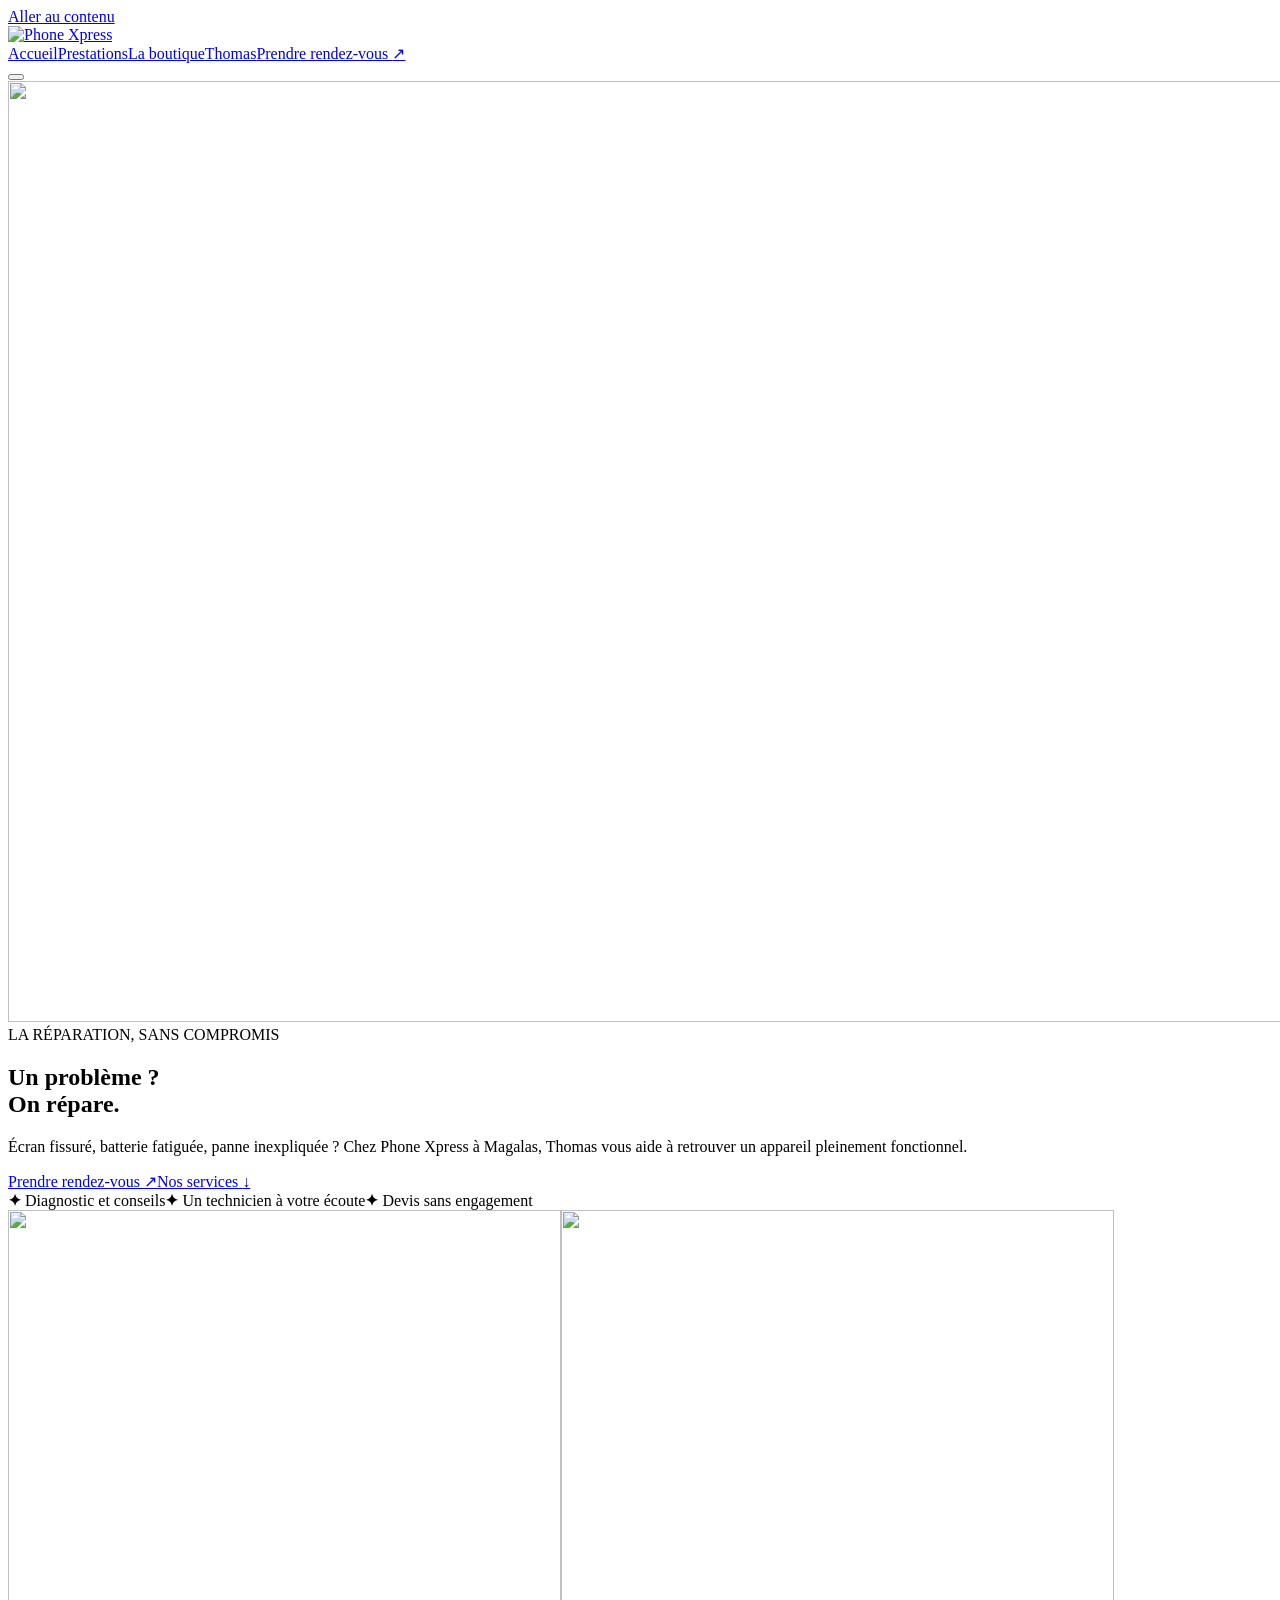
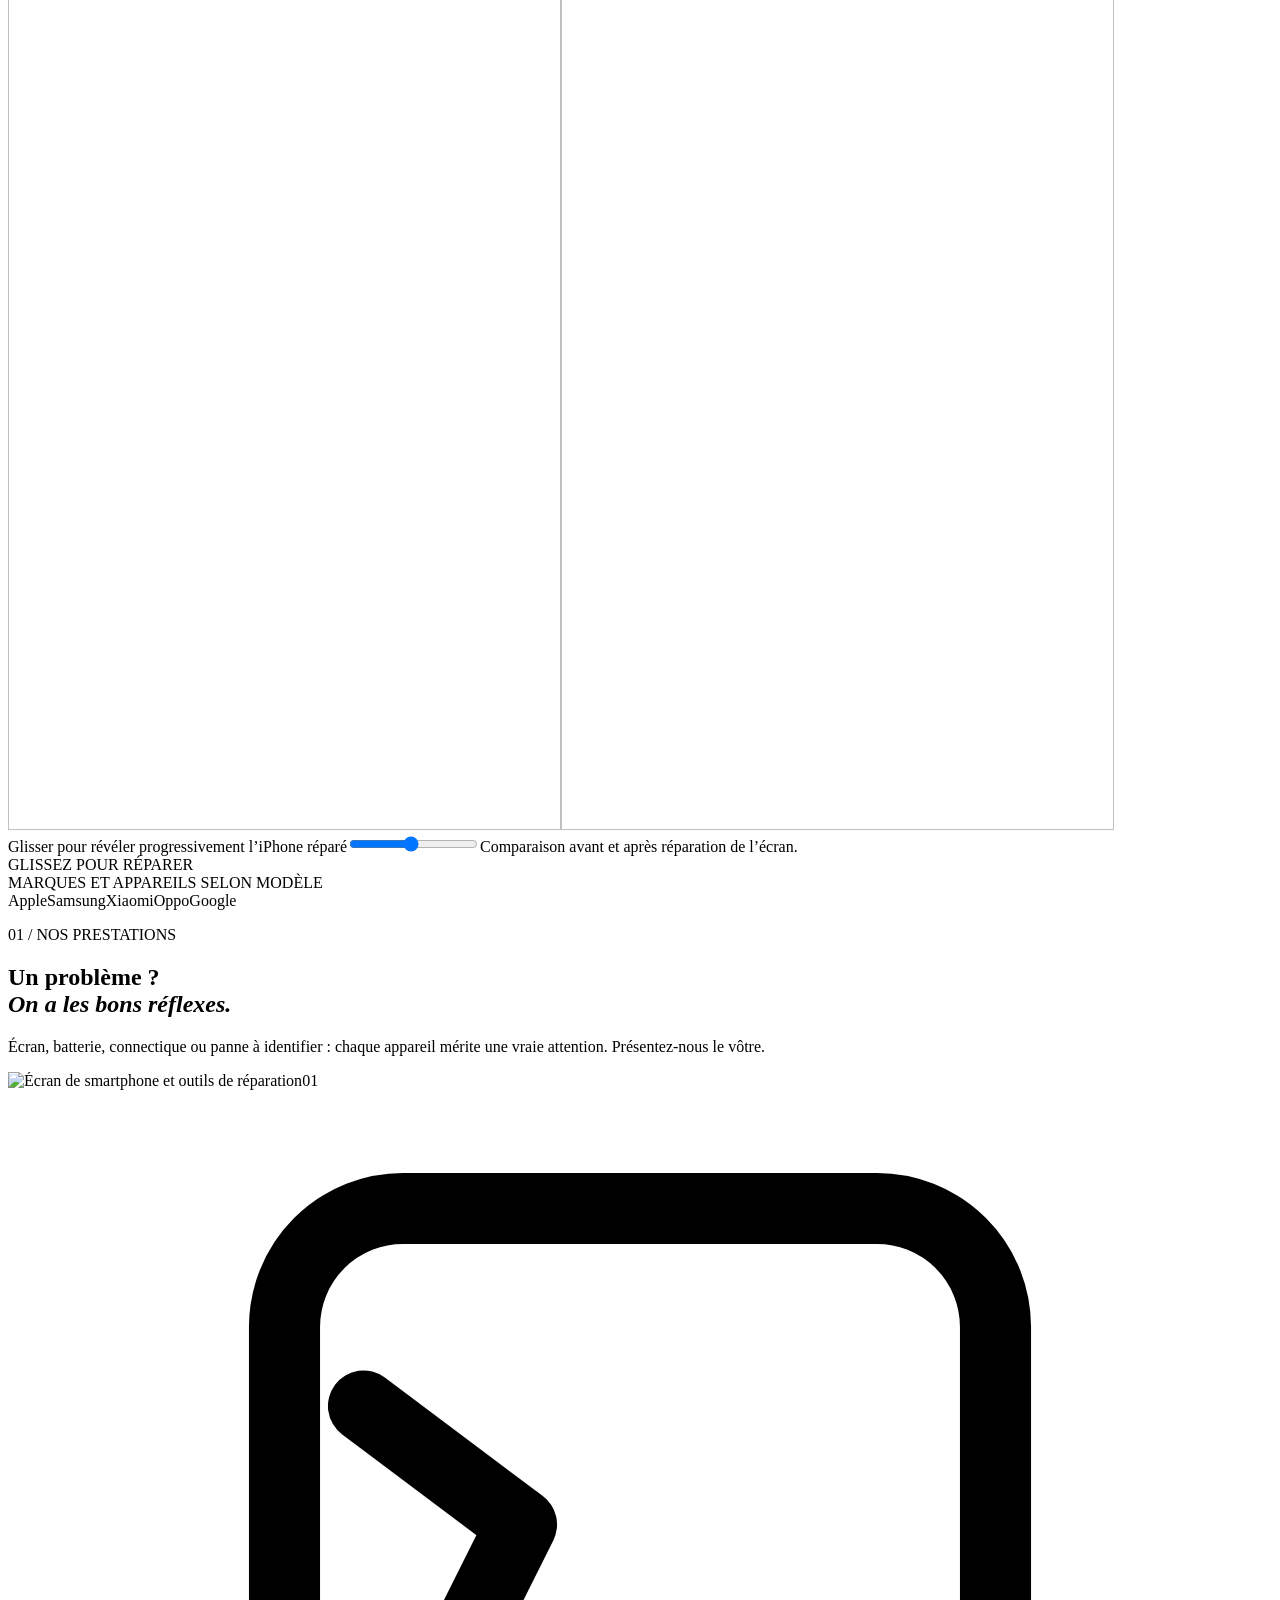
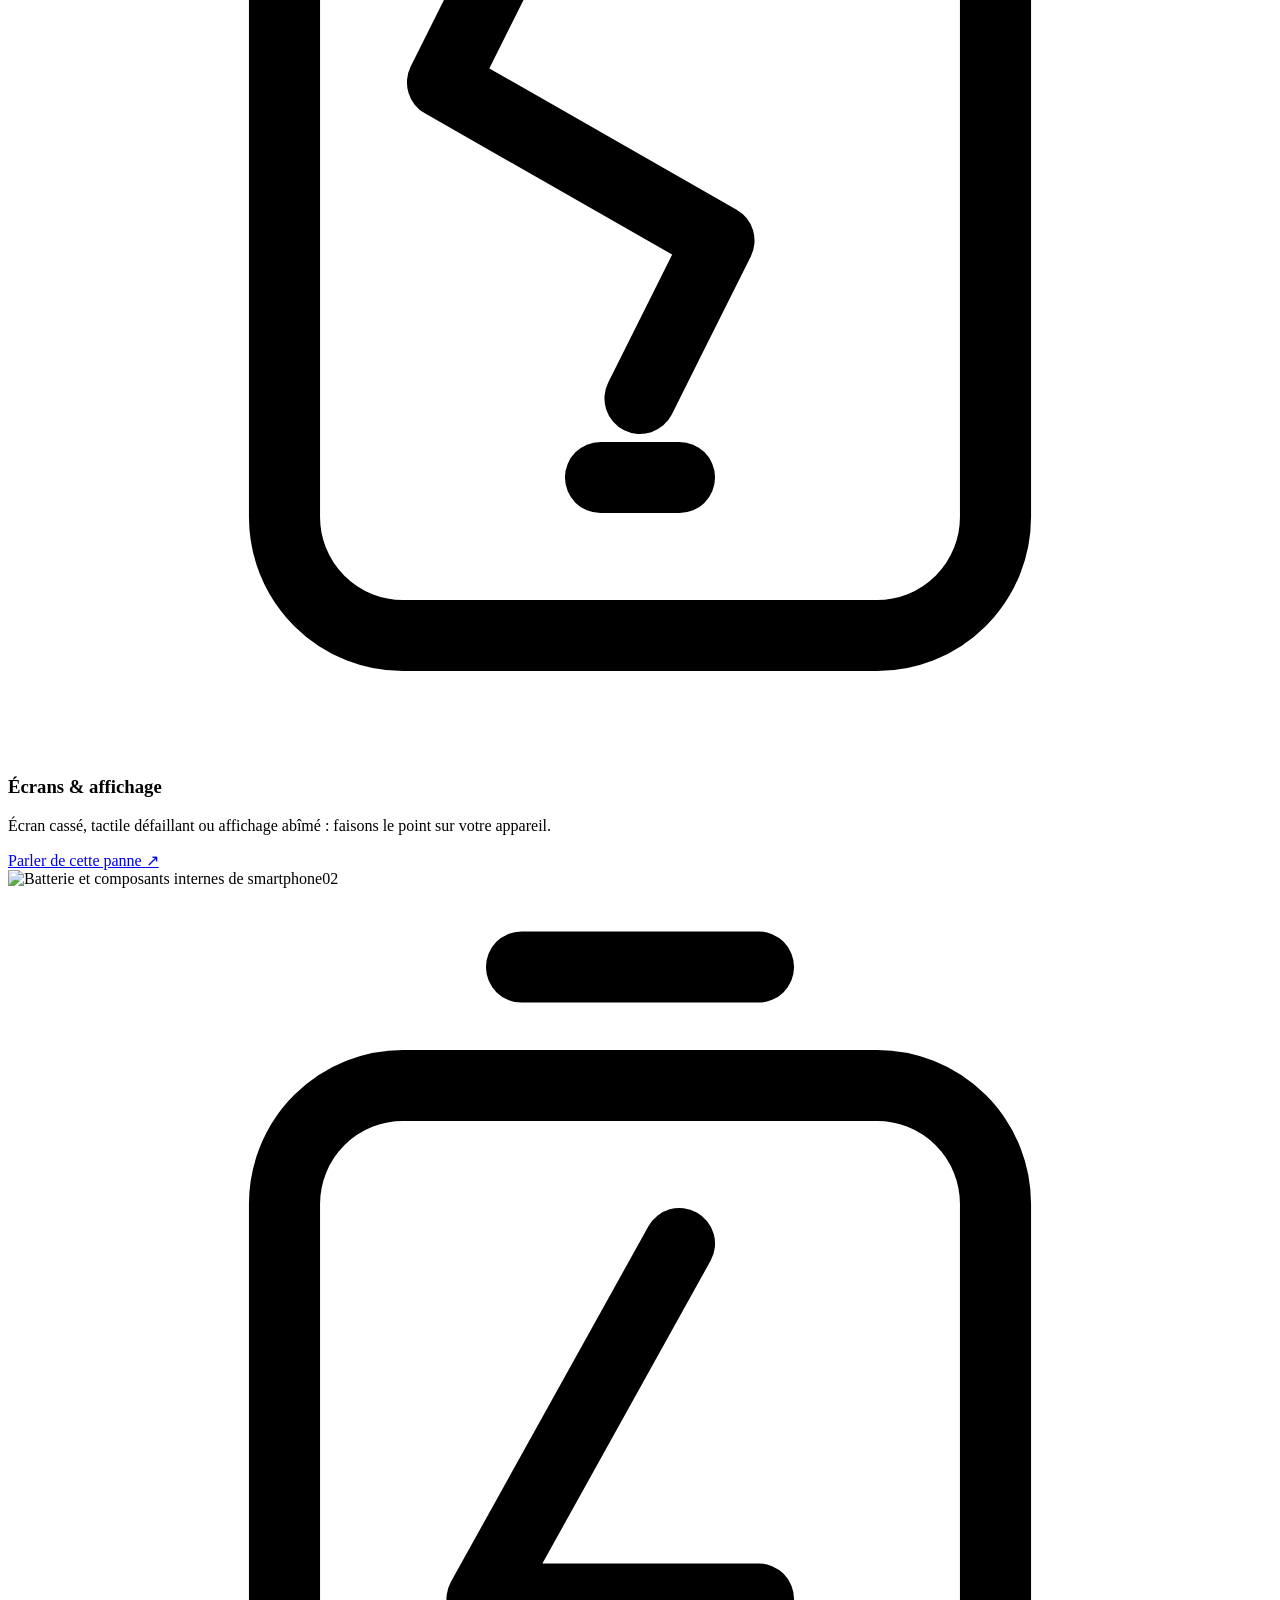
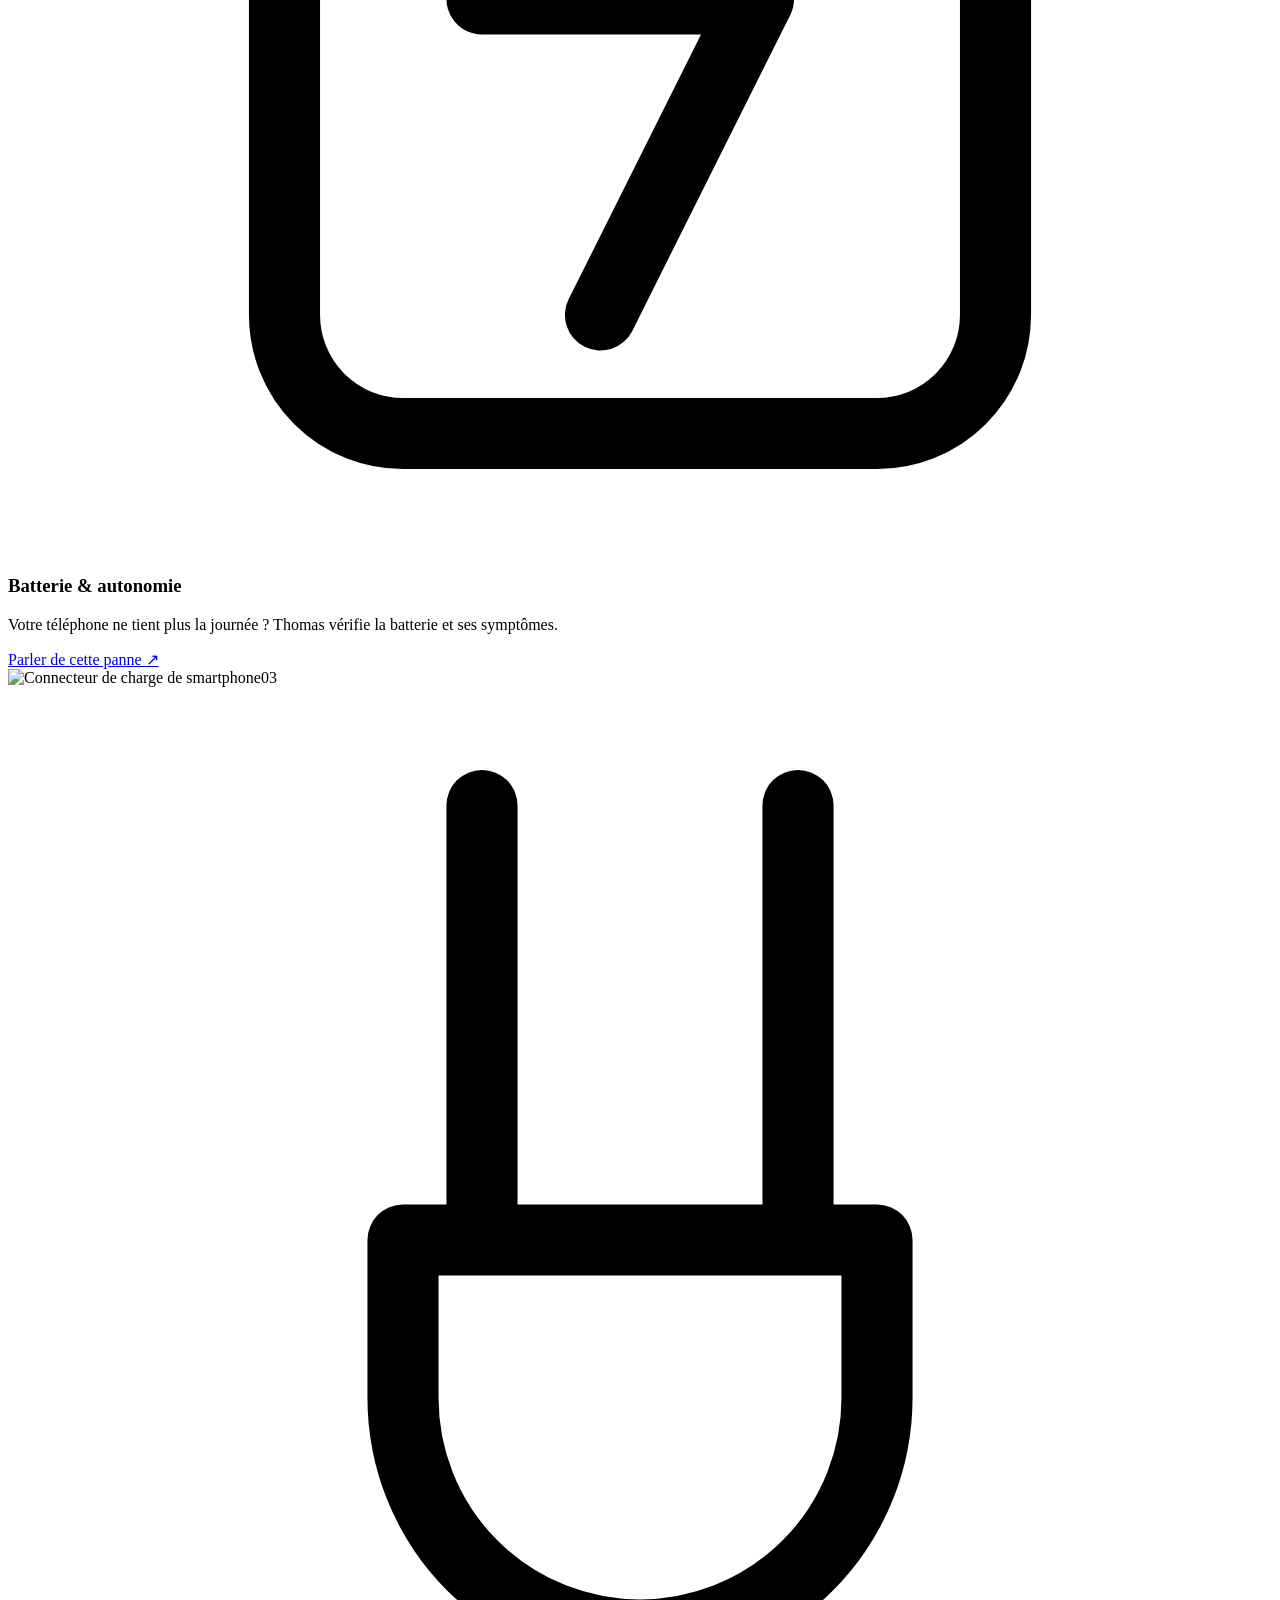
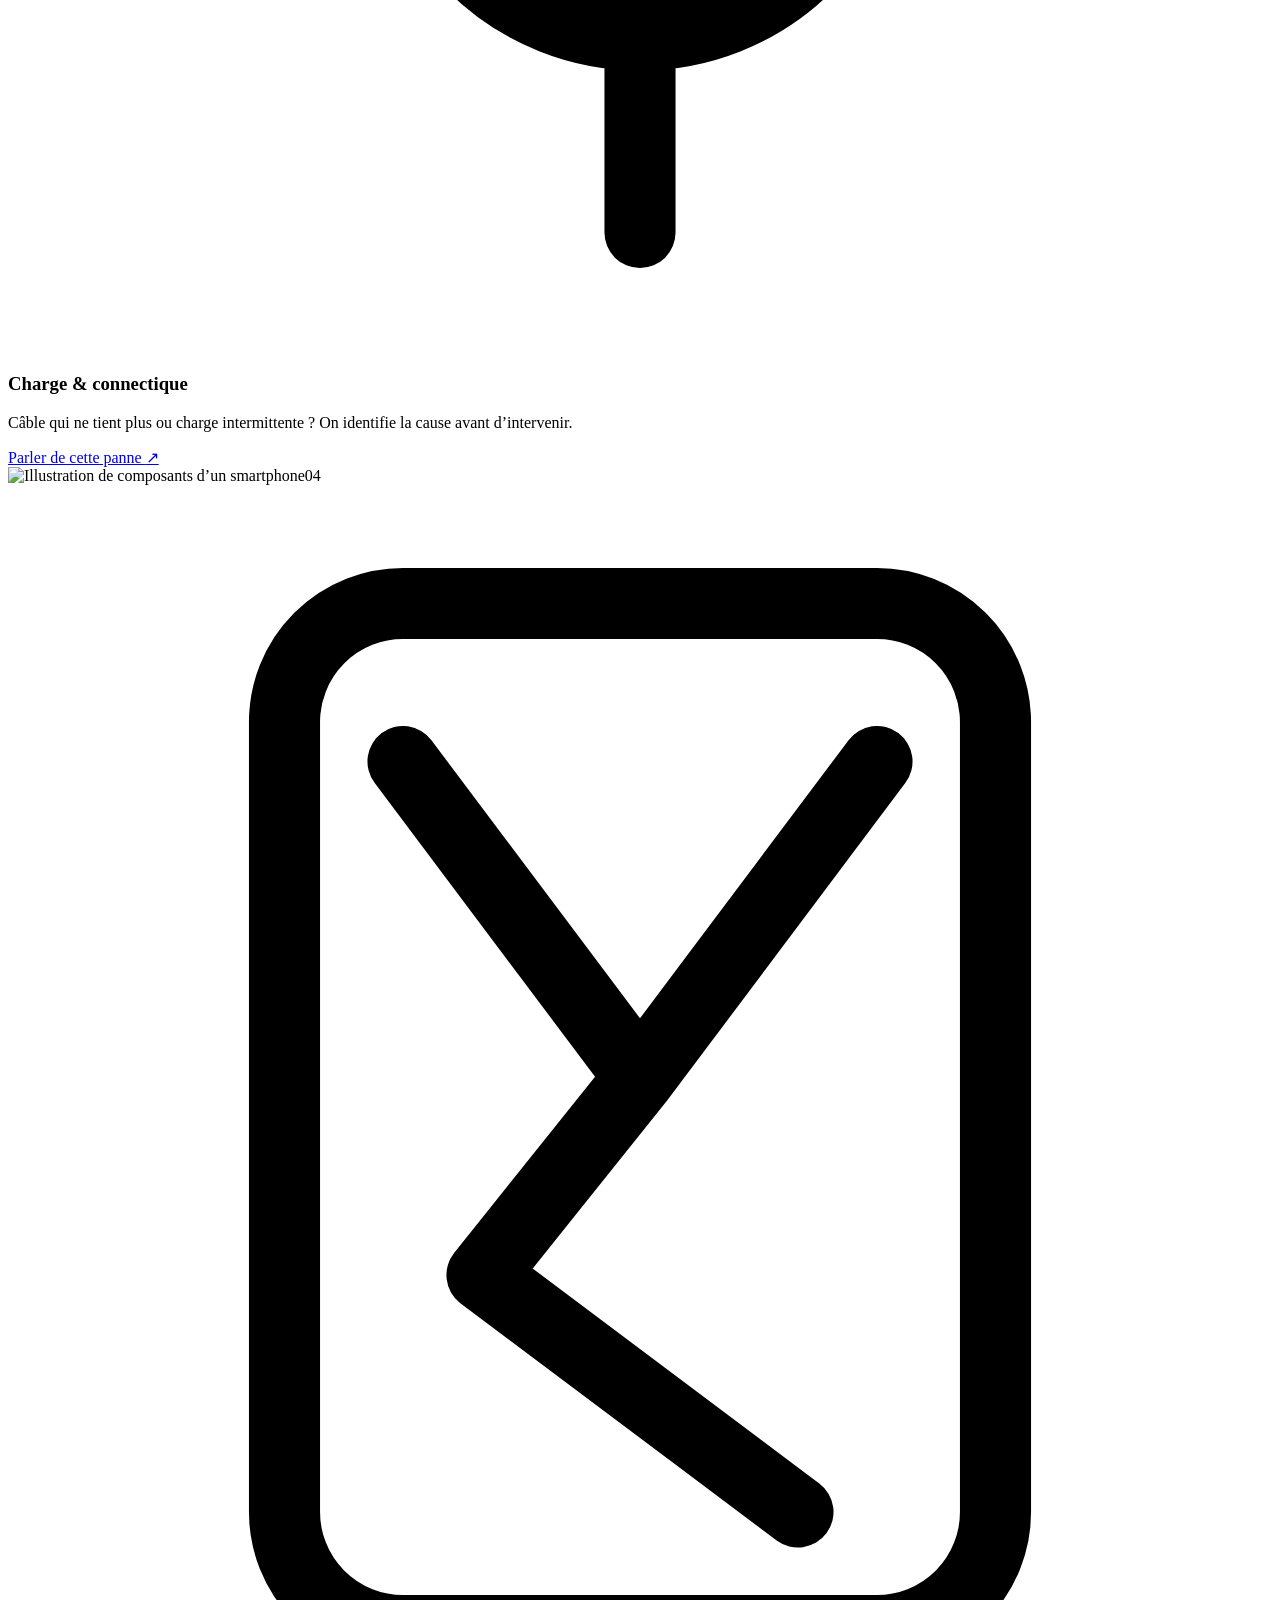
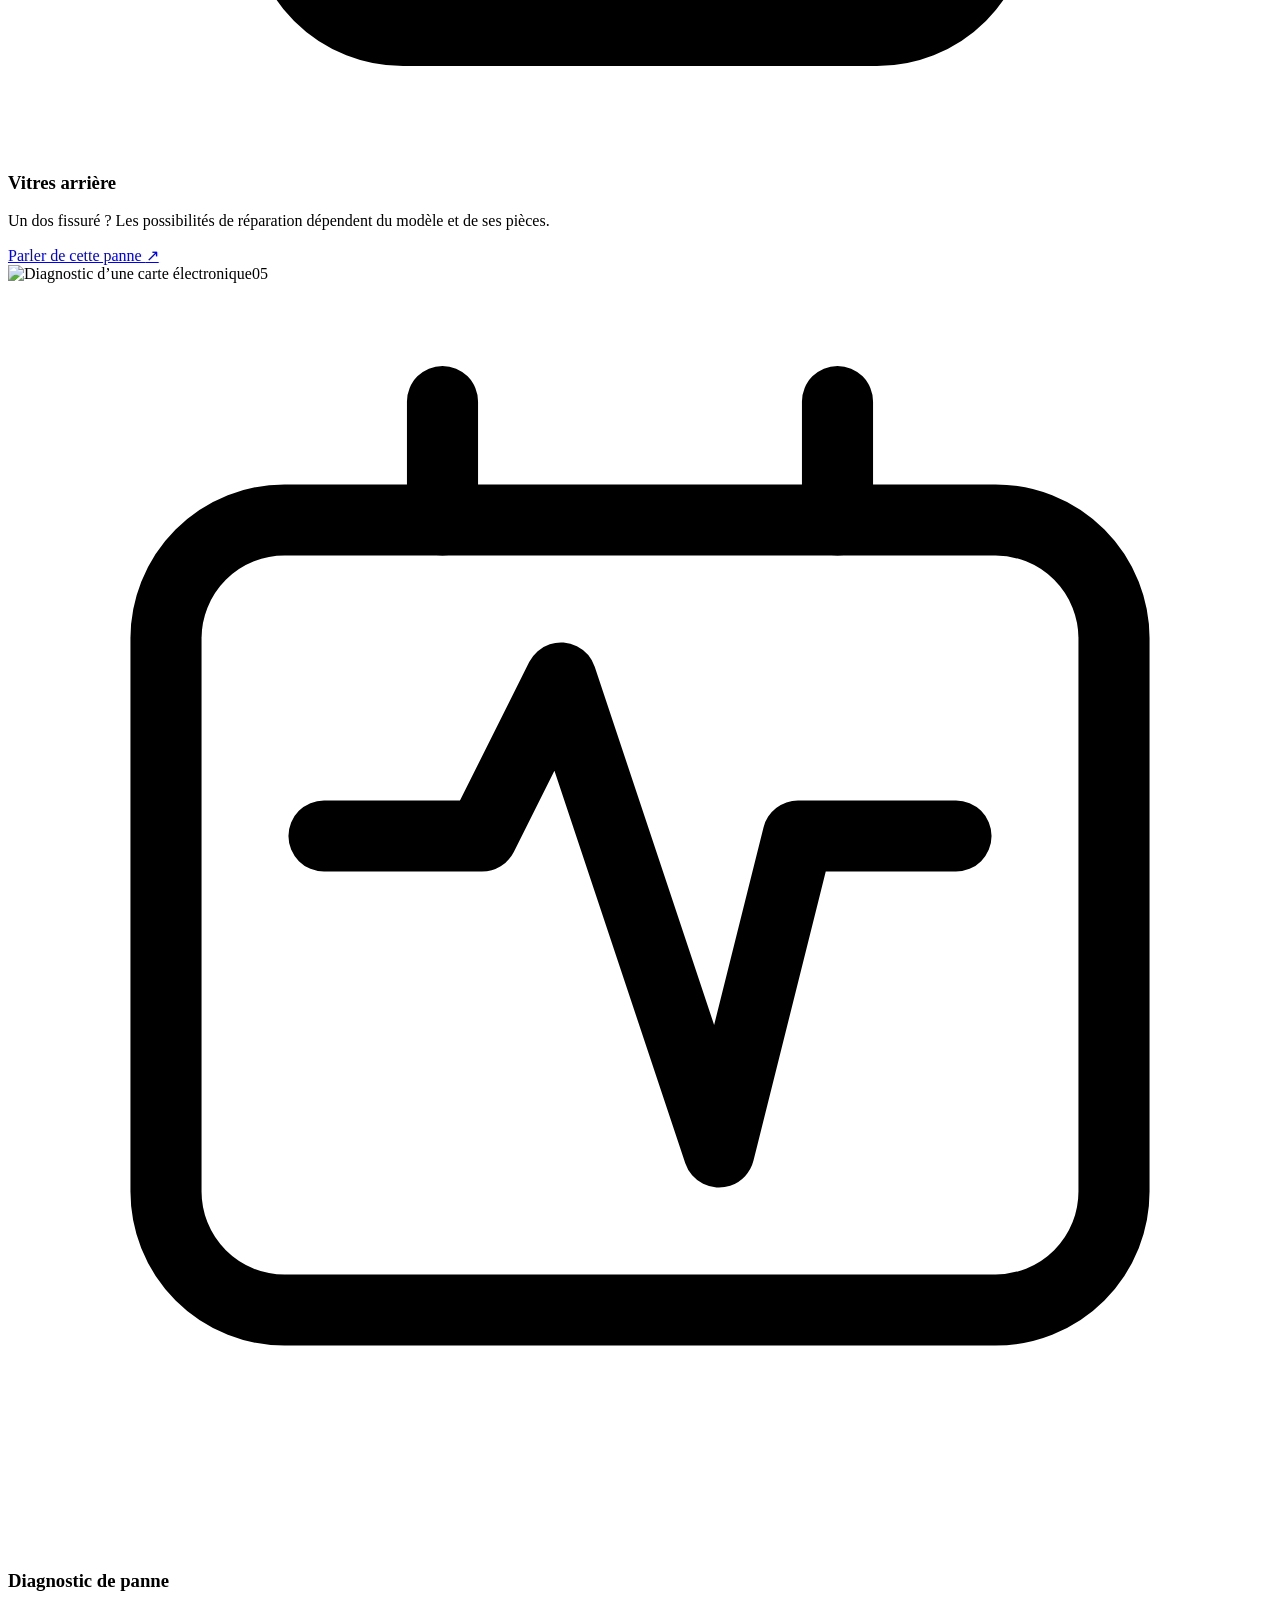
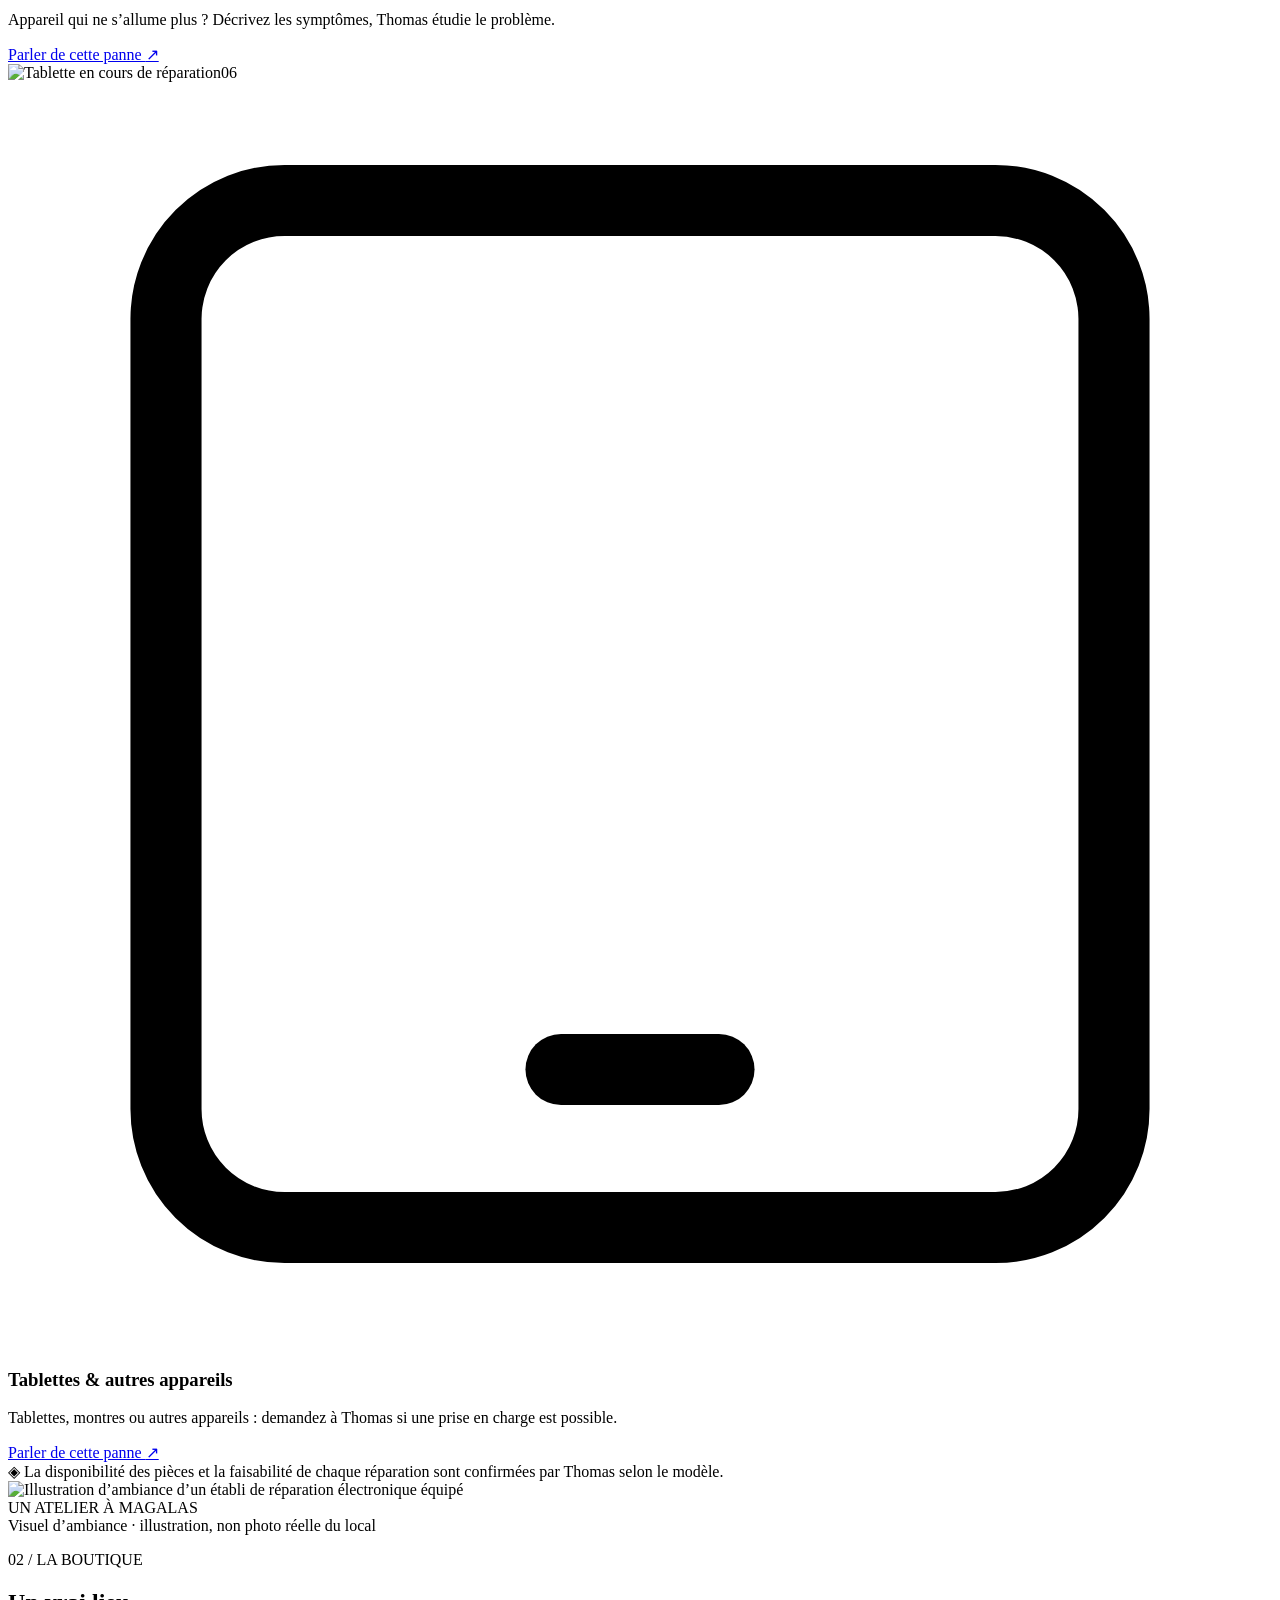
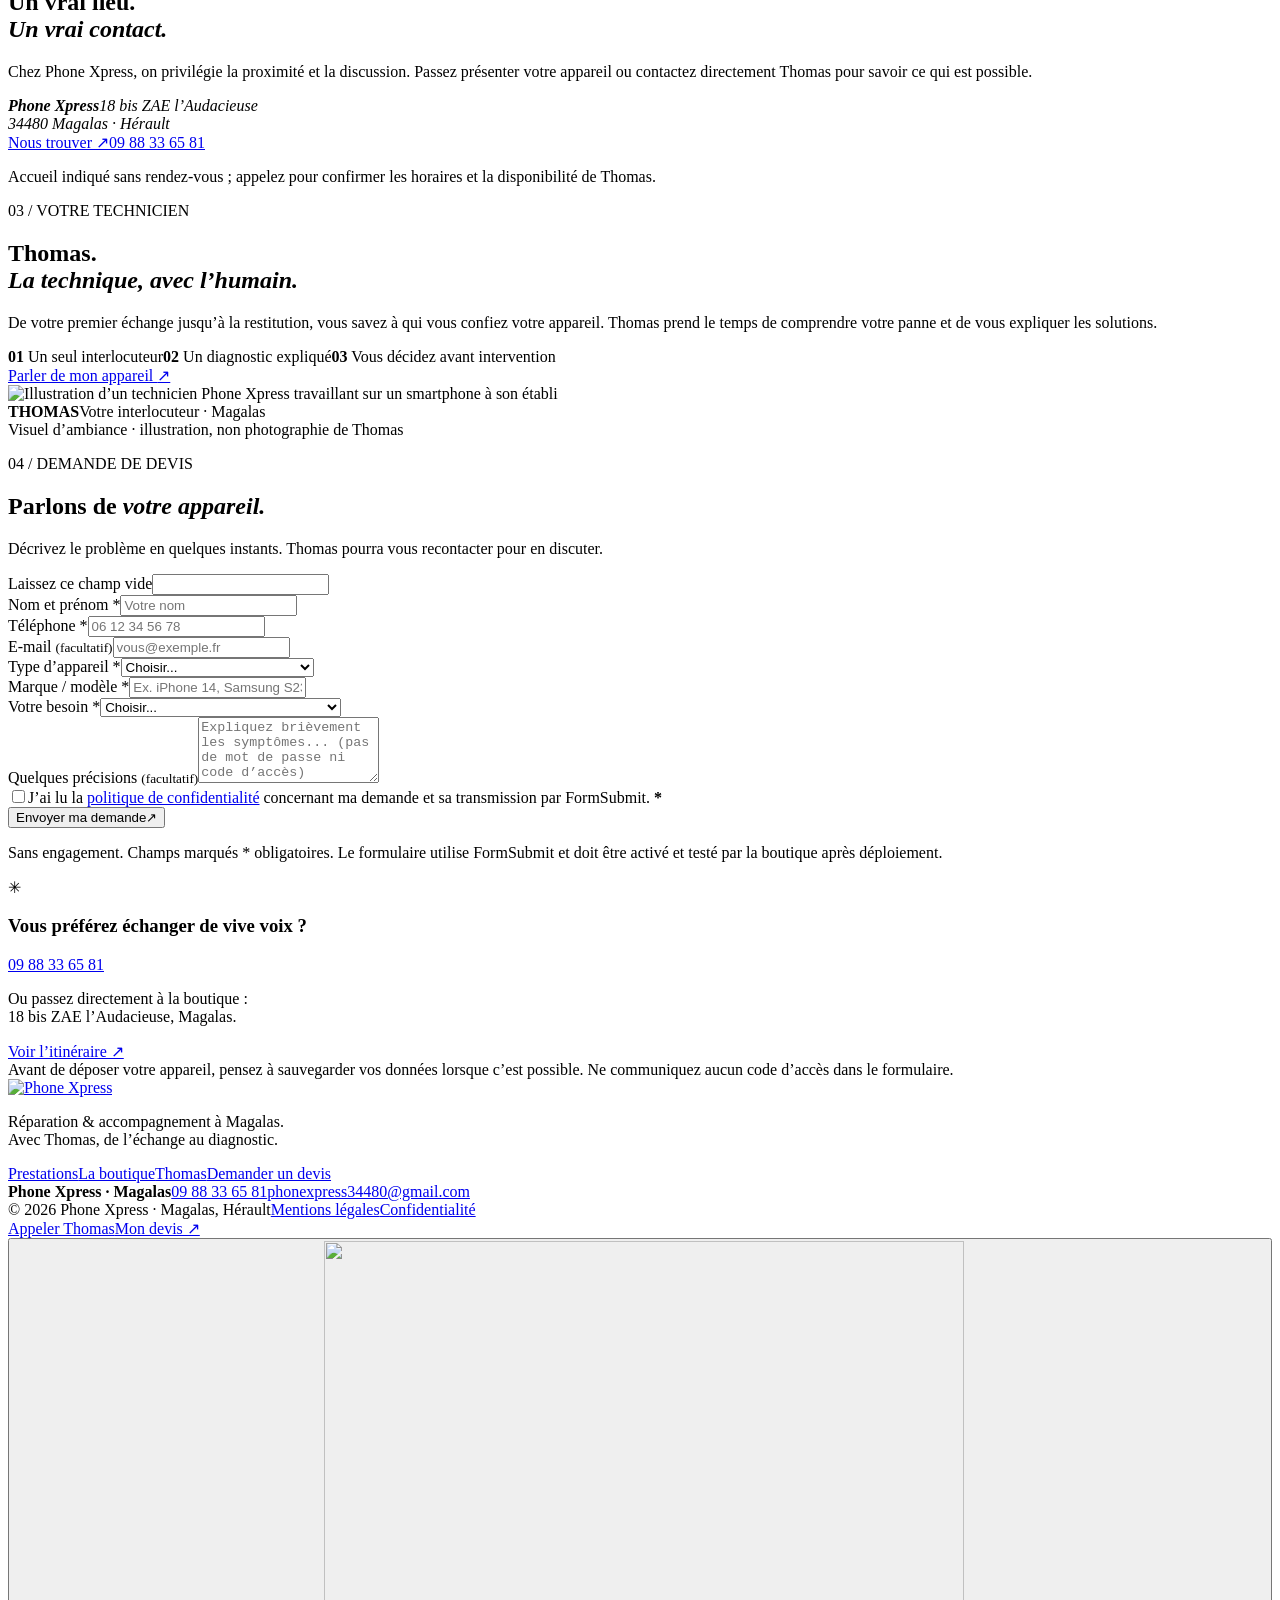
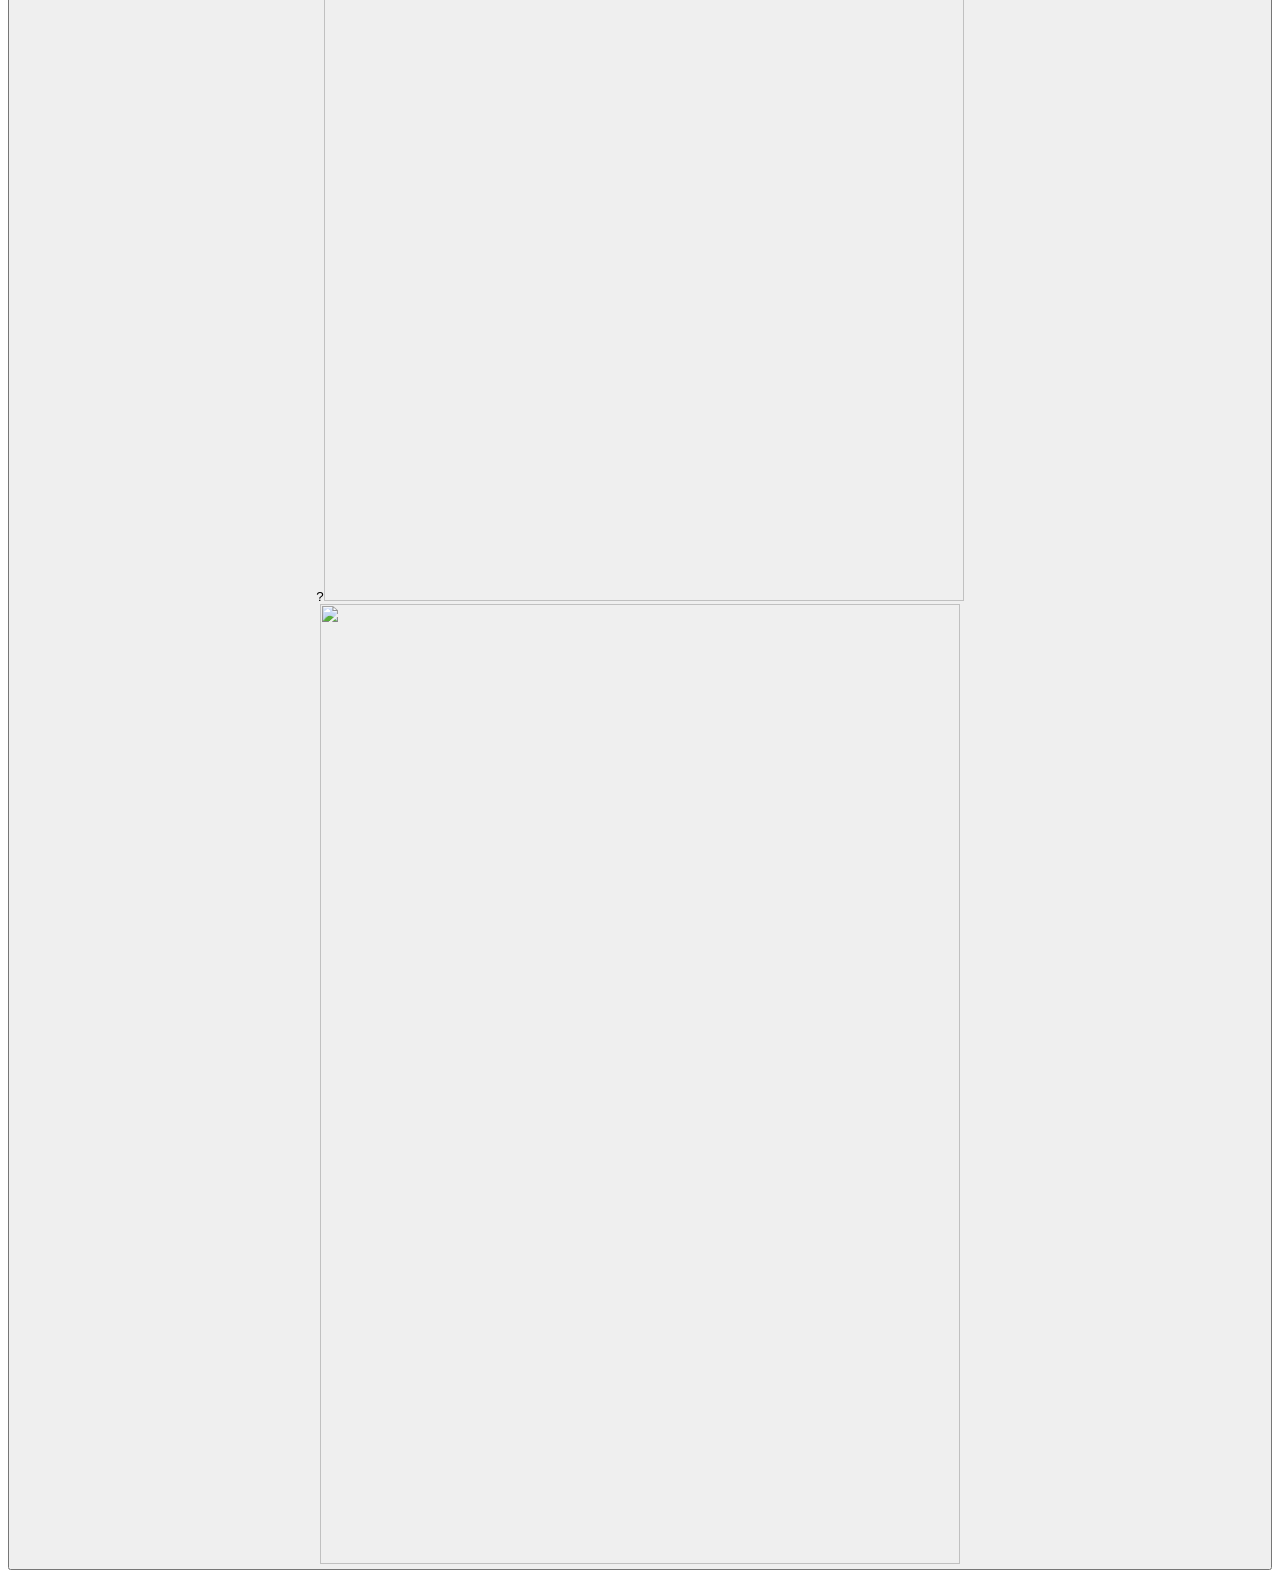
==== index.html @ ea016aea "Create index.html" ====
<!DOCTYPE html>
<html lang="fr"><head><meta charset="utf-8"/><meta content="width=device-width, initial-scale=1" name="viewport"/><meta content="#060a1c" name="theme-color"/><link href="assets/icons/favicon.svg" rel="icon" type="image/svg+xml"/><link href="assets/icons/favicon-32.png" rel="icon" type="image/png"/><link href="assets/icons/apple-touch-icon.png" rel="apple-touch-icon"/><link href="assets/css/site.css?v=17" rel="stylesheet"/><link href="assets/css/cinematic-v18.css?v=18" rel="stylesheet"/><title>Phone Xpress Magalas | Réparation téléphone, tablette &amp; devis</title><meta content="Phone Xpress à Magalas : réparation et diagnostic de smartphones et tablettes. Écran, batterie, charge et autres pannes. Contactez Thomas ou demandez un devis." name="description"/><link href="https://www.phone-xpress.fr/" rel="canonical"/><meta content="index,follow" name="robots"/><meta content="website" property="og:type"/><meta content="fr_FR" property="og:locale"/><meta content="Phone Xpress Magalas · La technologie entre de bonnes mains" property="og:title"/><meta content="Réparation de smartphones et tablettes avec Thomas, à Magalas. Contact direct et demande de devis." property="og:description"/><meta content="https://www.phone-xpress.fr/" property="og:url"/><meta content="https://www.phone-xpress.fr/assets/images/og-phone-xpress.jpg" property="og:image"/><meta content="summary_large_image" name="twitter:card"/><link as="image" href="assets/images/px-x-cinematic.webp" rel="preload" type="image/webp" fetchpriority="high"/><link as="image" href="assets/images/iphone-casse-complet-v16.webp" rel="preload" type="image/webp"/><link as="image" href="assets/images/iphone-repare-complet-v16.webp" rel="preload" type="image/webp"/><script type="application/ld+json">{"@context": "https://schema.org", "@graph": [{"@type": "ElectronicsStore", "@id": "https://www.phone-xpress.fr/#boutique", "name": "Phone Xpress", "url": "https://www.phone-xpress.fr/", "telephone": "+33988336581", "email": "phonexpress34480@gmail.com", "address": {"@type": "PostalAddress", "streetAddress": "18 bis ZAE l’Audacieuse", "postalCode": "34480", "addressLocality": "Magalas", "addressCountry": "FR"}, "areaServed": {"@type": "Place", "name": "Magalas et alentours"}}, {"@type": "WebSite", "name": "Phone Xpress", "url": "https://www.phone-xpress.fr/", "inLanguage": "fr-FR"}]}</script></head><body><div class="cyber-backdrop" aria-hidden="true"><span class="cyber-scan"></span><span class="cyber-signal"></span></div><a class="skip" href="#contenu">Aller au contenu</a><header class="site-header" id="haut"><div class="container nav-inner"><a aria-label="Phone Xpress, retour à l’accueil" class="brand" href="#haut"><img alt="Phone Xpress" height="81" src="assets/images/logo-phone-xpress-cyber.png" width="210"/></a><nav aria-label="Navigation principale" class="main-nav" id="navigation"><a href="#haut">Accueil</a><a href="#prestations">Prestations</a><a href="#boutique">La boutique</a><a href="#thomas">Thomas</a><a class="nav-link-cta" href="#devis">Prendre rendez-vous <span aria-hidden="true">↗</span></a></nav><button aria-controls="navigation" aria-expanded="false" aria-label="Ouvrir le menu" class="menu-toggle" type="button"><span></span><span></span><span></span></button></div></header><main id="contenu">
<section aria-labelledby="hero-heading" class="hero hero-premium"><div aria-hidden="true" class="hero-cinematic-art"><img alt="" src="assets/images/px-x-cinematic.webp" width="1672" height="941" decoding="async" fetchpriority="high"/></div><div aria-hidden="true" class="honey-glow"></div><div class="container hero-layout"><div class="hero-copy"><div class="eyebrow hero-eyebrow"><span></span> LA RÉPARATION, SANS COMPROMIS</div><h1 id="hero-heading">Un problème ?<br/><span class="hero-accent">On répare.</span></h1><p>Écran fissuré, batterie fatiguée, panne inexpliquée ? Chez Phone Xpress à Magalas, Thomas vous aide à retrouver un appareil pleinement fonctionnel.</p><div class="hero-actions"><a class="btn btn-blue" href="#devis">Prendre rendez-vous <span aria-hidden="true">↗</span></a><a class="btn btn-ghost" href="#prestations">Nos services <span aria-hidden="true">↓</span></a></div><div class="hero-proof"><span><b>✦</b> Diagnostic et conseils</span><span><b>✦</b> Un technicien à votre écoute</span><span><b>✦</b> Devis sans engagement</span></div></div><div class="hero-media"><div aria-hidden="true" class="hero-shards"><span class="shard s1"></span><span class="shard s2"></span><span class="shard s3"></span><span class="shard s4"></span><span class="shard s5"></span><span class="shard s6"></span><span class="shard s7"></span><span class="shard s8"></span></div><div class="px-repair" style="--reveal:48%"><div aria-label="Comparaison d’un même iPhone à l’écran cassé et après remplacement de son écran, à révéler avec le curseur sous le téléphone." class="px-repair-stage" id="px-repair-display-visual" role="img"><img alt="" class="px-repair-img px-repair-broken" decoding="async" fetchpriority="high" height="1220" src="assets/images/iphone-casse-complet-v16.webp" width="553"/><img alt="" class="px-repair-img px-repair-fixed" decoding="async" fetchpriority="high" height="1220" src="assets/images/iphone-repare-complet-v16.webp" width="553"/><span aria-hidden="true" class="px-repair-seam"></span></div><label class="sr-only" for="px-repair-range">Glisser pour révéler progressivement l’iPhone réparé</label><input aria-controls="px-repair-display-visual" aria-valuetext="48 pour cent de l’écran réparé" class="px-repair-range" id="px-repair-range" max="100" min="0" step="1" type="range" value="48"/><span aria-live="off" class="sr-only" id="px-repair-display">Comparaison avant et après réparation de l’écran.</span><div class="px-repair-hint">GLISSEZ POUR RÉPARER</div></div></div></div><div class="container hero-tail hero-brands"><div class="hero-brands-label">MARQUES ET APPAREILS SELON MODÈLE</div><div class="hero-brands-list"><span>Apple</span><span>Samsung</span><span>Xiaomi</span><span>Oppo</span><span>Google</span></div></div></section>
<section class="services-section section" id="prestations"><div class="container"><div class="section-head reveal"><div><p class="eyebrow">01 / NOS PRESTATIONS</p><h2>Un problème ?<br/><em>On a les bons réflexes.</em></h2></div><p>Écran, batterie, connectique ou panne à identifier : chaque appareil mérite une vraie attention. Présentez-nous le vôtre.</p></div><div class="services-grid"><article class="service-card reveal"><div class="service-visual"><img alt="Écran de smartphone et outils de réparation" decoding="async" height="600" loading="lazy" src="assets/images/ecran.webp" width="900"/><span class="card-numb">01</span><span aria-hidden="true" class="category-icon"><svg fill="none" stroke="currentColor" stroke-linecap="round" stroke-linejoin="round" stroke-width="1.8" viewbox="0 0 32 32"><rect height="26" rx="3" width="18" x="7" y="3"></rect><path d="M15 25h2M9 8l4 3-2 4 7 4-2 4"></path></svg></span></div><div class="service-info"><h3>Écrans &amp; affichage</h3><p>Écran cassé, tactile défaillant ou affichage abîmé : faisons le point sur votre appareil.</p><a class="service-link" data-problem="Écran cassé ou affichage défectueux" href="#devis">Parler de cette panne <span aria-hidden="true">↗</span></a></div></article>
<article class="service-card reveal"><div class="service-visual"><img alt="Batterie et composants internes de smartphone" decoding="async" height="600" loading="lazy" src="assets/images/batterie.webp" width="900"/><span class="card-numb">02</span><span aria-hidden="true" class="category-icon"><svg fill="none" stroke="currentColor" stroke-linecap="round" stroke-linejoin="round" stroke-width="1.8" viewbox="0 0 32 32"><rect height="24" rx="3" width="18" x="7" y="5"></rect><path d="M13 2h6M17 9l-5 9h7l-4 8"></path></svg></span></div><div class="service-info"><h3>Batterie &amp; autonomie</h3><p>Votre téléphone ne tient plus la journée ? Thomas vérifie la batterie et ses symptômes.</p><a class="service-link" data-problem="Batterie ou autonomie" href="#devis">Parler de cette panne <span aria-hidden="true">↗</span></a></div></article>
<article class="service-card reveal"><div class="service-visual"><img alt="Connecteur de charge de smartphone" decoding="async" height="600" loading="lazy" src="assets/images/charge.webp" width="900"/><span class="card-numb">03</span><span aria-hidden="true" class="category-icon"><svg fill="none" stroke="currentColor" stroke-linecap="round" stroke-linejoin="round" stroke-width="1.8" viewbox="0 0 32 32"><path d="M12 3v11m8-11v11M10 14h12v4a6 6 0 0 1-12 0v-4Zm6 10v5"></path></svg></span></div><div class="service-info"><h3>Charge &amp; connectique</h3><p>Câble qui ne tient plus ou charge intermittente ? On identifie la cause avant d’intervenir.</p><a class="service-link" data-problem="Charge ou connecteur" href="#devis">Parler de cette panne <span aria-hidden="true">↗</span></a></div></article>
<article class="service-card reveal"><div class="service-visual"><img alt="Illustration de composants d’un smartphone" decoding="async" height="600" loading="lazy" src="assets/images/hero-mobile.webp" width="900"/><span class="card-numb">04</span><span aria-hidden="true" class="category-icon"><svg fill="none" stroke="currentColor" stroke-linecap="round" stroke-linejoin="round" stroke-width="1.8" viewbox="0 0 32 32"><rect height="26" rx="3" width="18" x="7" y="3"></rect><path d="m10 7 6 8-4 5 8 6m-4-11 6-8"></path></svg></span></div><div class="service-info"><h3>Vitres arrière</h3><p>Un dos fissuré ? Les possibilités de réparation dépendent du modèle et de ses pièces.</p><a class="service-link" data-problem="Vitre arrière" href="#devis">Parler de cette panne <span aria-hidden="true">↗</span></a></div></article>
<article class="service-card reveal"><div class="service-visual"><img alt="Diagnostic d’une carte électronique" decoding="async" height="600" loading="lazy" src="assets/images/diagnostic.webp" width="900"/><span class="card-numb">05</span><span aria-hidden="true" class="category-icon"><svg fill="none" stroke="currentColor" stroke-linecap="round" stroke-linejoin="round" stroke-width="1.8" viewbox="0 0 32 32"><rect height="20" rx="3" width="24" x="4" y="6"></rect><path d="M8 14h4l2-4 4 12 2-8h4M11 3v3m10-3v3"></path></svg></span></div><div class="service-info"><h3>Diagnostic de panne</h3><p>Appareil qui ne s’allume plus ? Décrivez les symptômes, Thomas étudie le problème.</p><a class="service-link" data-problem="Diagnostic — panne à identifier" href="#devis">Parler de cette panne <span aria-hidden="true">↗</span></a></div></article>
<article class="service-card reveal"><div class="service-visual"><img alt="Tablette en cours de réparation" decoding="async" height="600" loading="lazy" src="assets/images/tablette.webp" width="900"/><span class="card-numb">06</span><span aria-hidden="true" class="category-icon"><svg fill="none" stroke="currentColor" stroke-linecap="round" stroke-linejoin="round" stroke-width="1.8" viewbox="0 0 32 32"><rect height="26" rx="3" width="24" x="4" y="3"></rect><path d="M14 25h4"></path></svg></span></div><div class="service-info"><h3>Tablettes &amp; autres appareils</h3><p>Tablettes, montres ou autres appareils : demandez à Thomas si une prise en charge est possible.</p><a class="service-link" data-problem="Autre problème" href="#devis">Parler de cette panne <span aria-hidden="true">↗</span></a></div></article></div><div class="services-note"><span>◈</span> La disponibilité des pièces et la faisabilité de chaque réparation sont confirmées par Thomas selon le modèle.</div></div></section>
<section class="shop-section section" id="boutique"><div class="container shop-grid"><div class="shop-photo reveal"><img alt="Illustration d’ambiance d’un établi de réparation électronique équipé" decoding="async" height="1024" loading="lazy" src="assets/images/atelier.webp" width="1536"/><div class="photo-stamp"><span class="dot"></span> UN ATELIER À MAGALAS</div><span class="photo-disclaimer">Visuel d’ambiance · illustration, non photo réelle du local</span></div><div class="shop-copy reveal"><p class="eyebrow light">02 / LA BOUTIQUE</p><h2>Un vrai lieu.<br/><em>Un vrai contact.</em></h2><p>Chez Phone Xpress, on privilégie la proximité et la discussion. Passez présenter votre appareil ou contactez directement Thomas pour savoir ce qui est possible.</p><address><strong>Phone Xpress</strong><span>18 bis ZAE l’Audacieuse<br/>34480 Magalas · Hérault</span></address><div class="shop-links"><a class="btn btn-light" href="https://www.google.com/maps/search/?api=1&amp;query=Phonexpress%20Magalas&amp;query_place_id=ChIJt_m2DQ1zsRIRhqUNkfuuL4I" rel="noopener noreferrer" target="_blank">Nous trouver <span aria-hidden="true">↗</span></a><a class="shop-call" href="tel:+33988336581">09 88 33 65 81</a></div><p class="shop-note">Accueil indiqué sans rendez-vous ; appelez pour confirmer les horaires et la disponibilité de Thomas.</p></div></div></section>
<section class="person-section section" id="thomas"><div class="container person-grid"><div class="person-copy reveal"><p class="eyebrow">03 / VOTRE TECHNICIEN</p><h2>Thomas.<br/><em>La technique, avec l’humain.</em></h2><p>De votre premier échange jusqu’à la restitution, vous savez à qui vous confiez votre appareil. Thomas prend le temps de comprendre votre panne et de vous expliquer les solutions.</p><div class="person-points"><span><b>01</b> Un seul interlocuteur</span><span><b>02</b> Un diagnostic expliqué</span><span><b>03</b> Vous décidez avant intervention</span></div><a class="text-cta" href="#devis">Parler de mon appareil <span aria-hidden="true">↗</span></a></div><div class="person-photo reveal"><img alt="Illustration d’un technicien Phone Xpress travaillant sur un smartphone à son établi" decoding="async" height="1024" loading="lazy" src="assets/images/atelier-humain.webp" width="1536"/><div class="person-stamp"><strong>THOMAS</strong><span>Votre interlocuteur · Magalas</span></div><span class="photo-disclaimer">Visuel d’ambiance · illustration, non photographie de Thomas</span></div></div></section>
<section class="quote-section section" id="devis"><div class="container"><div class="quote-top reveal"><p class="eyebrow light">04 / DEMANDE DE DEVIS</p><h2>Parlons de <em>votre appareil.</em></h2><p>Décrivez le problème en quelques instants. Thomas pourra vous recontacter pour en discuter.</p></div><div class="quote-grid"><div class="quote-form-wrap reveal"><form accept-charset="UTF-8" action="https://formsubmit.co/phonexpress34480@gmail.com" class="quote-form" id="quote-form" method="POST">
<input name="_subject" type="hidden" value="Phone Xpress — Nouvelle demande de devis"/>
<input name="_template" type="hidden" value="table"/>
<input name="Origine" type="hidden" value="Phone Xpress — site internet"/>
<div aria-hidden="true" class="trap"><label for="px-honey">Laissez ce champ vide</label><input autocomplete="off" id="px-honey" name="_honey" tabindex="-1" type="text"/></div>
<div class="field-grid">
<div class="field"><label for="quote-name">Nom et prénom <span>*</span></label><input autocomplete="name" id="quote-name" maxlength="120" minlength="2" name="Nom et prénom" placeholder="Votre nom" required=""/></div>
<div class="field"><label for="quote-phone">Téléphone <span>*</span></label><input autocomplete="tel" id="quote-phone" inputmode="tel" maxlength="30" name="Téléphone" placeholder="06 12 34 56 78" required="" type="tel"/></div>
<div class="field"><label for="quote-email">E-mail <small>(facultatif)</small></label><input autocomplete="email" id="quote-email" maxlength="254" name="email" placeholder="vous@exemple.fr" type="email"/></div>
<div class="field"><label for="quote-device">Type d’appareil <span>*</span></label><select id="quote-device" name="Type d’appareil" required=""><option value="">Choisir...</option><option>Smartphone</option><option>Tablette</option><option>Montre connectée</option><option>Trottinette électrique</option><option>Autre appareil — à confirmer</option></select></div>
<div class="field"><label for="quote-model">Marque / modèle <span>*</span></label><input id="quote-model" maxlength="120" name="Marque et modèle" placeholder="Ex. iPhone 14, Samsung S23..." required=""/></div>
<div class="field"><label for="quote-fault">Votre besoin <span>*</span></label><select id="quote-fault" name="Nature de la panne" required=""><option value="">Choisir...</option><option>Écran cassé ou affichage défectueux</option><option>Batterie ou autonomie</option><option>Charge ou connecteur</option><option>Vitre arrière</option><option>Diagnostic — panne à identifier</option><option>Autre problème</option></select></div>
<div class="field full"><label for="quote-description">Quelques précisions <small>(facultatif)</small></label><textarea id="quote-description" maxlength="2000" name="Description complémentaire" placeholder="Expliquez brièvement les symptômes... (pas de mot de passe ni code d’accès)" rows="4"></textarea></div>
</div>
<label class="consent"><input id="quote-privacy" name="Information confidentialité lue" required="" type="checkbox" value="Oui"/><span>J’ai lu la <a href="confidentialite.html">politique de confidentialité</a> concernant ma demande et sa transmission par FormSubmit. <b>*</b></span></label>
<div aria-live="polite" class="quote-status" id="quote-status" role="status" tabindex="-1"></div>
<button class="btn btn-primary send-btn" type="submit"><span>Envoyer ma demande</span><span aria-hidden="true">↗</span></button>
<p class="form-small">Sans engagement. Champs marqués * obligatoires. Le formulaire utilise FormSubmit et doit être activé et testé par la boutique après déploiement.</p>
</form></div><aside class="quote-aside reveal"><div class="quote-aside-card"><span class="quote-asterisk">✳</span><h3>Vous préférez échanger de vive voix ?</h3><a class="big-phone" href="tel:+33988336581">09 88 33 65 81</a><p>Ou passez directement à la boutique :<br/>18 bis ZAE l’Audacieuse, Magalas.</p><a href="https://www.google.com/maps/search/?api=1&amp;query=Phonexpress%20Magalas&amp;query_place_id=ChIJt_m2DQ1zsRIRhqUNkfuuL4I" rel="noopener noreferrer" target="_blank">Voir l’itinéraire ↗</a></div><div class="quote-tip">Avant de déposer votre appareil, pensez à sauvegarder vos données lorsque c’est possible. Ne communiquez aucun code d’accès dans le formulaire.</div></aside></div></div></section>
</main><footer class="site-footer"><div class="container footer-main"><div><a class="footer-logo" href="#haut"><img alt="Phone Xpress" height="73" src="assets/images/logo-phone-xpress-cyber.png" width="190"/></a><p>Réparation &amp; accompagnement à Magalas.<br/>Avec Thomas, de l’échange au diagnostic.</p></div><div class="footer-nav"><a href="#prestations">Prestations</a><a href="#boutique">La boutique</a><a href="#thomas">Thomas</a><a href="#devis">Demander un devis</a></div><div class="footer-coord"><strong>Phone Xpress · Magalas</strong><a href="tel:+33988336581">09 88 33 65 81</a><a href="mailto:phonexpress34480@gmail.com">phonexpress34480@gmail.com</a></div></div><div class="container footer-bottom"><span>© 2026 Phone Xpress · Magalas, Hérault</span><span><a href="mentions-legales.html">Mentions légales</a><a href="confidentialite.html">Confidentialité</a></span></div></footer><div class="mobile-actions"><a href="tel:+33988336581">Appeler Thomas</a><a href="#devis">Mon devis ↗</a></div><aside aria-label="Aide Phone Xpress" class="px-mascot"><div class="mascot-dialog" hidden="" id="px-mascot-dialog"><button aria-label="Fermer la bulle" class="mascot-close" type="button">×</button><div class="mascot-first"><span class="mini-label">Un coup de main ?</span><strong>Une question sur votre appareil ?</strong><p>Thomas est là pour vous répondre.</p><a class="mascot-call" href="tel:+33988336581">Appeler la boutique <span aria-hidden="true">↗</span></a><a class="mascot-devis" href="#devis">Demander un devis</a></div></div><button aria-controls="px-mascot-dialog" aria-expanded="false" aria-label="Une question ? Ouvrir l’aide Phone Xpress" class="mascot-launcher" type="button"><span aria-hidden="true" class="mascot-mark">?</span><span aria-hidden="true" class="mascot-poses"><img alt="" class="mascot-pose mascot-pose-closed" height="960" src="assets/images/mascotte-px-fermee.webp" width="640"/><img alt="" class="mascot-pose mascot-pose-open" height="960" src="assets/images/mascotte-px-ouverte.webp" width="640"/></span></button></aside><script defer="" src="assets/js/site.js"></script><script defer="" src="assets/js/px-repair.js"></script><script defer="" src="assets/js/px-lightning.js?v=18"></script></body></html>
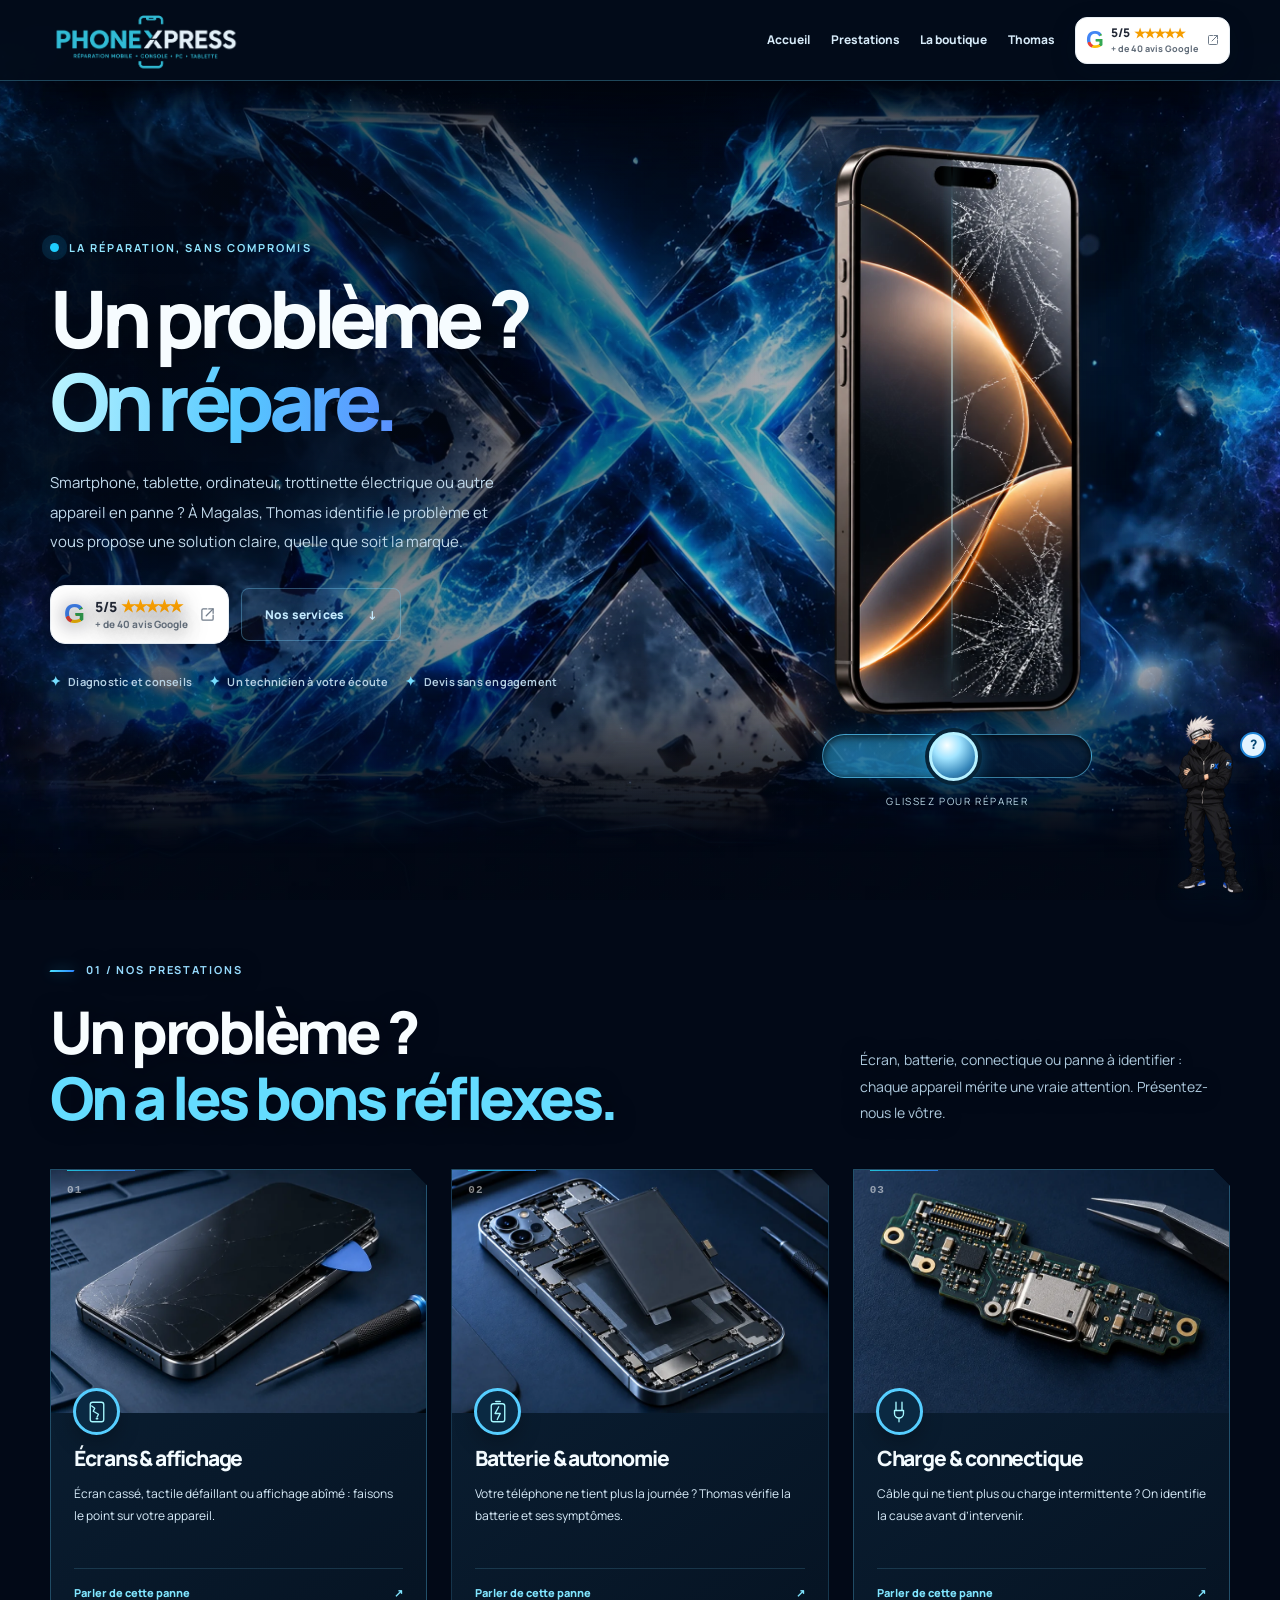
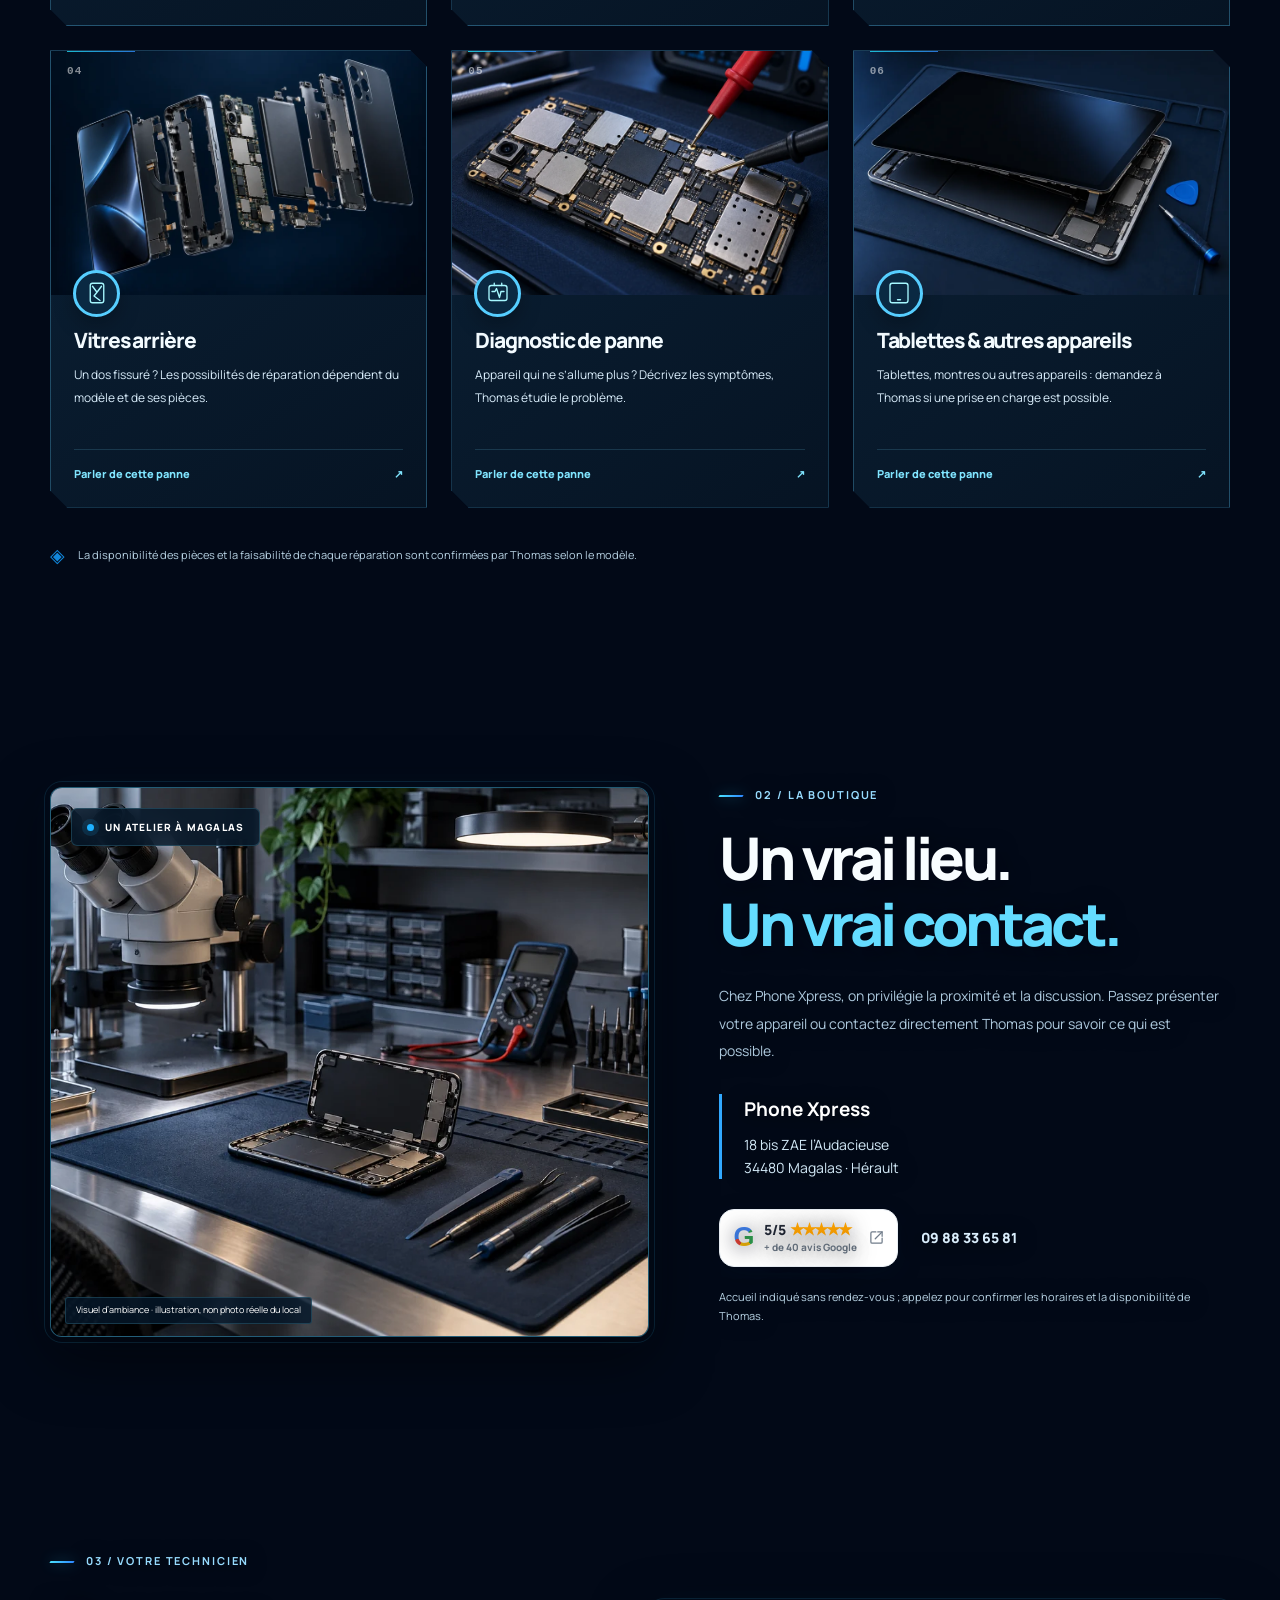
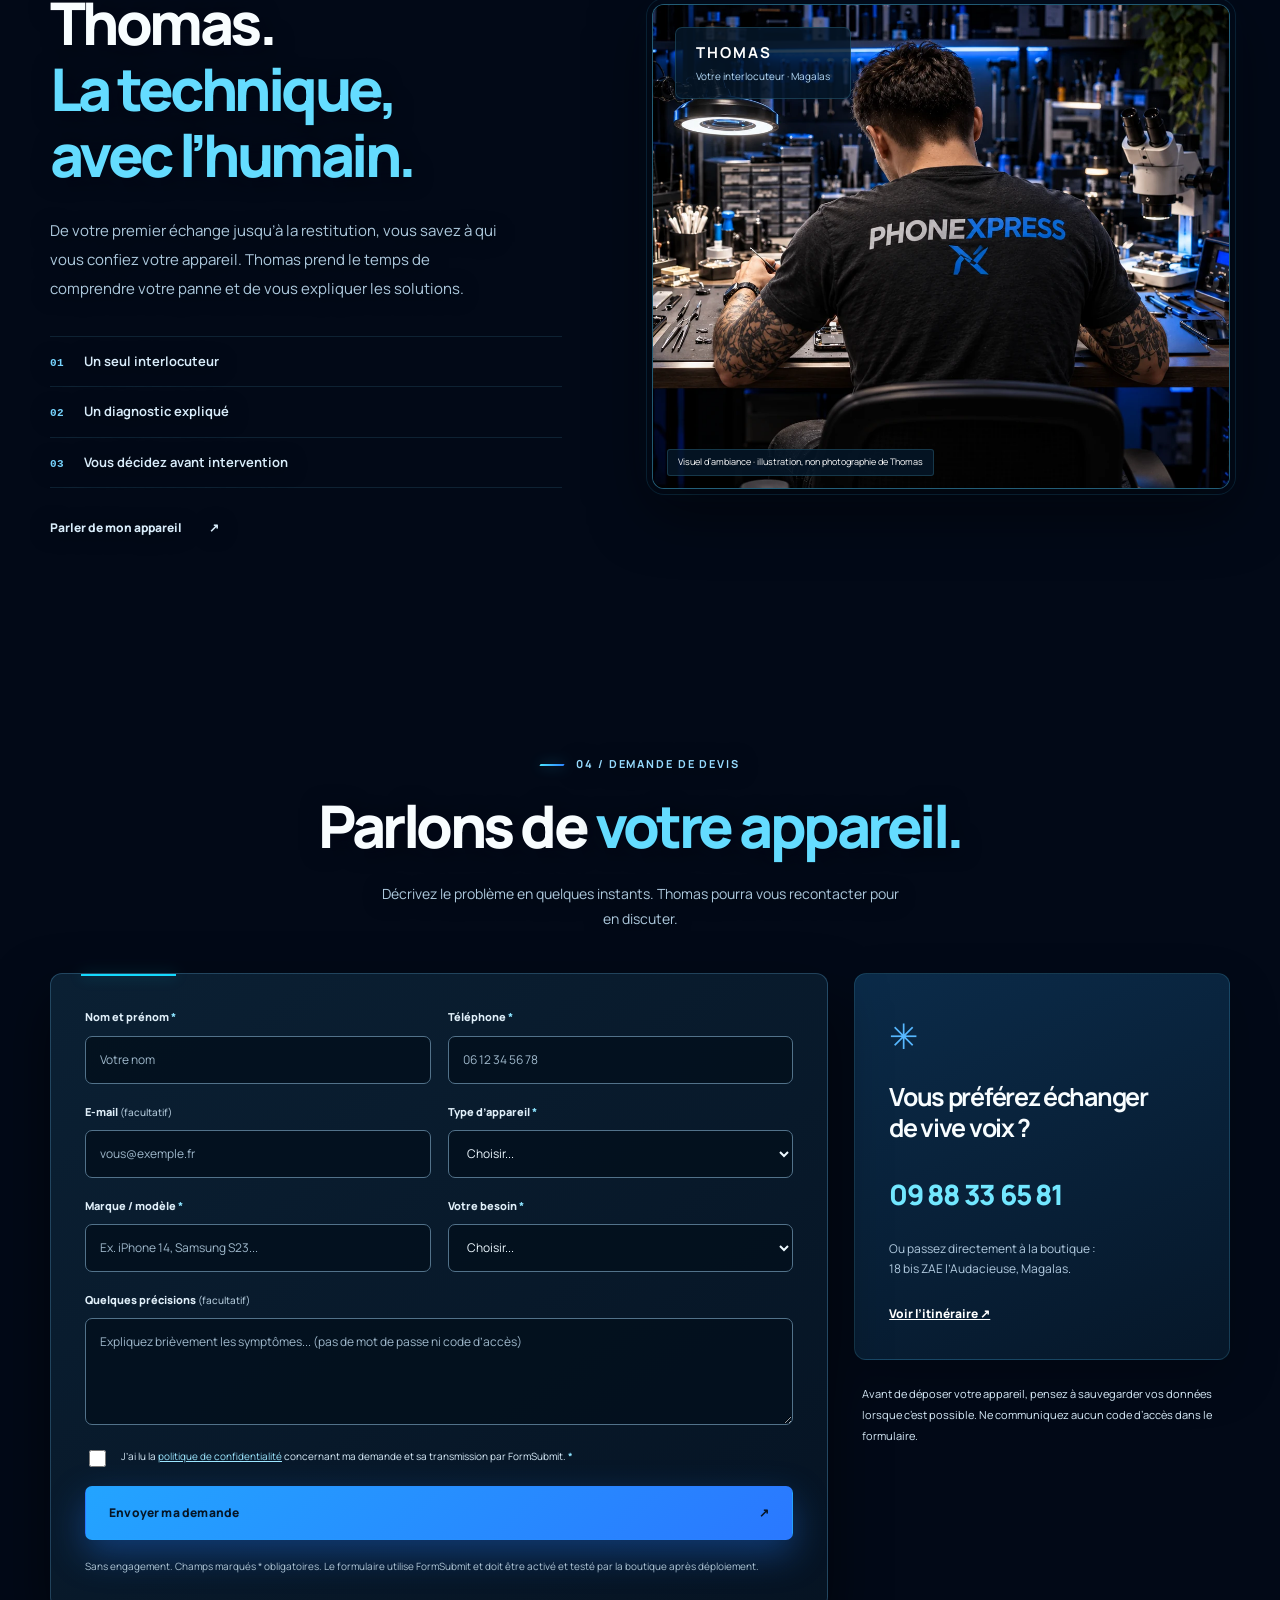
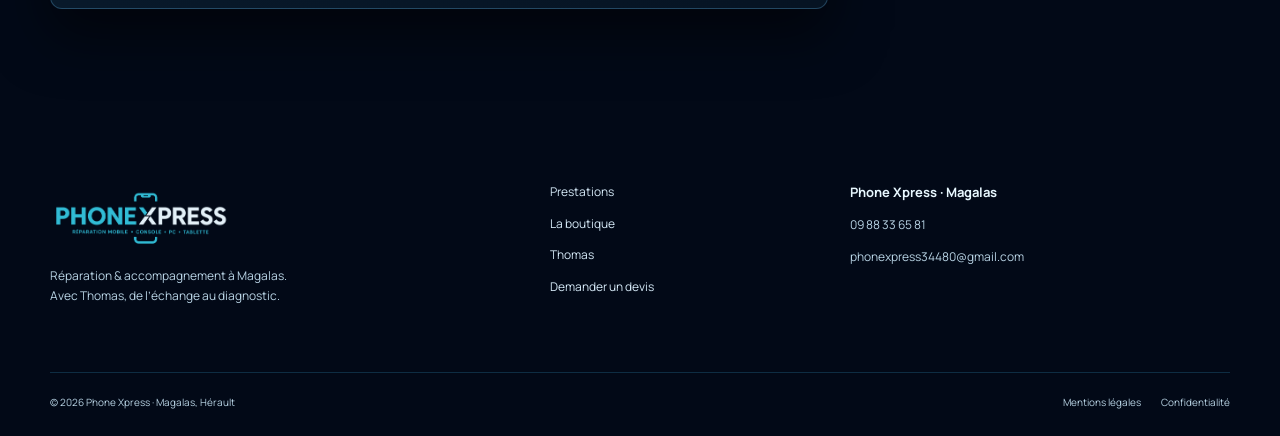
==== commit cf109e71: "Add files via upload" ====
--- a/index.html
+++ b/index.html
@@ -1,13 +1,13 @@
 <!DOCTYPE html>
-<html lang="fr"><head><meta charset="utf-8"/><meta content="width=device-width, initial-scale=1" name="viewport"/><meta content="#060a1c" name="theme-color"/><link href="assets/icons/favicon.svg" rel="icon" type="image/svg+xml"/><link href="assets/icons/favicon-32.png" rel="icon" type="image/png"/><link href="assets/icons/apple-touch-icon.png" rel="apple-touch-icon"/><link href="assets/css/site.css?v=17" rel="stylesheet"/><link href="assets/css/cinematic-v18.css?v=18" rel="stylesheet"/><title>Phone Xpress Magalas | Réparation téléphone, tablette &amp; devis</title><meta content="Phone Xpress à Magalas : réparation et diagnostic de smartphones et tablettes. Écran, batterie, charge et autres pannes. Contactez Thomas ou demandez un devis." name="description"/><link href="https://www.phone-xpress.fr/" rel="canonical"/><meta content="index,follow" name="robots"/><meta content="website" property="og:type"/><meta content="fr_FR" property="og:locale"/><meta content="Phone Xpress Magalas · La technologie entre de bonnes mains" property="og:title"/><meta content="Réparation de smartphones et tablettes avec Thomas, à Magalas. Contact direct et demande de devis." property="og:description"/><meta content="https://www.phone-xpress.fr/" property="og:url"/><meta content="https://www.phone-xpress.fr/assets/images/og-phone-xpress.jpg" property="og:image"/><meta content="summary_large_image" name="twitter:card"/><link as="image" href="assets/images/px-x-cinematic.webp" rel="preload" type="image/webp" fetchpriority="high"/><link as="image" href="assets/images/iphone-casse-complet-v16.webp" rel="preload" type="image/webp"/><link as="image" href="assets/images/iphone-repare-complet-v16.webp" rel="preload" type="image/webp"/><script type="application/ld+json">{"@context": "https://schema.org", "@graph": [{"@type": "ElectronicsStore", "@id": "https://www.phone-xpress.fr/#boutique", "name": "Phone Xpress", "url": "https://www.phone-xpress.fr/", "telephone": "+33988336581", "email": "phonexpress34480@gmail.com", "address": {"@type": "PostalAddress", "streetAddress": "18 bis ZAE l’Audacieuse", "postalCode": "34480", "addressLocality": "Magalas", "addressCountry": "FR"}, "areaServed": {"@type": "Place", "name": "Magalas et alentours"}}, {"@type": "WebSite", "name": "Phone Xpress", "url": "https://www.phone-xpress.fr/", "inLanguage": "fr-FR"}]}</script></head><body><div class="cyber-backdrop" aria-hidden="true"><span class="cyber-scan"></span><span class="cyber-signal"></span></div><a class="skip" href="#contenu">Aller au contenu</a><header class="site-header" id="haut"><div class="container nav-inner"><a aria-label="Phone Xpress, retour à l’accueil" class="brand" href="#haut"><img alt="Phone Xpress" height="81" src="assets/images/logo-phone-xpress-cyber.png" width="210"/></a><nav aria-label="Navigation principale" class="main-nav" id="navigation"><a href="#haut">Accueil</a><a href="#prestations">Prestations</a><a href="#boutique">La boutique</a><a href="#thomas">Thomas</a><a class="nav-link-cta" href="#devis">Prendre rendez-vous <span aria-hidden="true">↗</span></a></nav><button aria-controls="navigation" aria-expanded="false" aria-label="Ouvrir le menu" class="menu-toggle" type="button"><span></span><span></span><span></span></button></div></header><main id="contenu">
-<section aria-labelledby="hero-heading" class="hero hero-premium"><div aria-hidden="true" class="hero-cinematic-art"><img alt="" src="assets/images/px-x-cinematic.webp" width="1672" height="941" decoding="async" fetchpriority="high"/></div><div aria-hidden="true" class="honey-glow"></div><div class="container hero-layout"><div class="hero-copy"><div class="eyebrow hero-eyebrow"><span></span> LA RÉPARATION, SANS COMPROMIS</div><h1 id="hero-heading">Un problème ?<br/><span class="hero-accent">On répare.</span></h1><p>Écran fissuré, batterie fatiguée, panne inexpliquée ? Chez Phone Xpress à Magalas, Thomas vous aide à retrouver un appareil pleinement fonctionnel.</p><div class="hero-actions"><a class="btn btn-blue" href="#devis">Prendre rendez-vous <span aria-hidden="true">↗</span></a><a class="btn btn-ghost" href="#prestations">Nos services <span aria-hidden="true">↓</span></a></div><div class="hero-proof"><span><b>✦</b> Diagnostic et conseils</span><span><b>✦</b> Un technicien à votre écoute</span><span><b>✦</b> Devis sans engagement</span></div></div><div class="hero-media"><div aria-hidden="true" class="hero-shards"><span class="shard s1"></span><span class="shard s2"></span><span class="shard s3"></span><span class="shard s4"></span><span class="shard s5"></span><span class="shard s6"></span><span class="shard s7"></span><span class="shard s8"></span></div><div class="px-repair" style="--reveal:48%"><div aria-label="Comparaison d’un même iPhone à l’écran cassé et après remplacement de son écran, à révéler avec le curseur sous le téléphone." class="px-repair-stage" id="px-repair-display-visual" role="img"><img alt="" class="px-repair-img px-repair-broken" decoding="async" fetchpriority="high" height="1220" src="assets/images/iphone-casse-complet-v16.webp" width="553"/><img alt="" class="px-repair-img px-repair-fixed" decoding="async" fetchpriority="high" height="1220" src="assets/images/iphone-repare-complet-v16.webp" width="553"/><span aria-hidden="true" class="px-repair-seam"></span></div><label class="sr-only" for="px-repair-range">Glisser pour révéler progressivement l’iPhone réparé</label><input aria-controls="px-repair-display-visual" aria-valuetext="48 pour cent de l’écran réparé" class="px-repair-range" id="px-repair-range" max="100" min="0" step="1" type="range" value="48"/><span aria-live="off" class="sr-only" id="px-repair-display">Comparaison avant et après réparation de l’écran.</span><div class="px-repair-hint">GLISSEZ POUR RÉPARER</div></div></div></div><div class="container hero-tail hero-brands"><div class="hero-brands-label">MARQUES ET APPAREILS SELON MODÈLE</div><div class="hero-brands-list"><span>Apple</span><span>Samsung</span><span>Xiaomi</span><span>Oppo</span><span>Google</span></div></div></section>
+<html lang="fr"><head><meta charset="utf-8"/><meta content="width=device-width, initial-scale=1" name="viewport"/><meta content="#060a1c" name="theme-color"/><link href="assets/icons/favicon.svg" rel="icon" type="image/svg+xml"/><link href="assets/icons/favicon-32.png" rel="icon" type="image/png"/><link href="assets/icons/apple-touch-icon.png" rel="apple-touch-icon"/><link href="assets/css/site.css?v=17" rel="stylesheet"/><link href="assets/css/cinematic-v18.css?v=18" rel="stylesheet"/><title>Phone Xpress Magalas | Réparation téléphone, tablette, ordinateur &amp; trottinette</title><meta content="Phone Xpress à Magalas : réparation et diagnostic de smartphones, tablettes, ordinateurs, trottinettes et autres appareils. Toutes marques, devis avec Thomas." name="description"/><link href="https://www.phone-xpress.fr/" rel="canonical"/><meta content="index,follow" name="robots"/><meta content="website" property="og:type"/><meta content="fr_FR" property="og:locale"/><meta content="Phone Xpress Magalas · La technologie entre de bonnes mains" property="og:title"/><meta content="Thomas à Magalas répare et diagnostique smartphones, tablettes, ordinateurs, trottinettes électriques et autres appareils, toutes marques." property="og:description"/><meta content="https://www.phone-xpress.fr/" property="og:url"/><meta content="https://www.phone-xpress.fr/assets/images/og-phone-xpress.jpg" property="og:image"/><meta content="summary_large_image" name="twitter:card"/><link as="image" fetchpriority="high" href="assets/images/px-x-cinematic.webp" rel="preload" type="image/webp"/><link as="image" href="assets/images/iphone-casse-complet-v16.webp" rel="preload" type="image/webp"/><link as="image" href="assets/images/iphone-repare-complet-v16.webp" rel="preload" type="image/webp"/><script type="application/ld+json">{"@context": "https://schema.org", "@graph": [{"@type": "ElectronicsStore", "@id": "https://www.phone-xpress.fr/#boutique", "name": "Phone Xpress", "url": "https://www.phone-xpress.fr/", "telephone": "+33988336581", "email": "phonexpress34480@gmail.com", "address": {"@type": "PostalAddress", "streetAddress": "18 bis ZAE l’Audacieuse", "postalCode": "34480", "addressLocality": "Magalas", "addressCountry": "FR"}, "areaServed": {"@type": "Place", "name": "Magalas et alentours"}}, {"@type": "WebSite", "name": "Phone Xpress", "url": "https://www.phone-xpress.fr/", "inLanguage": "fr-FR"}]}</script><link href="assets/css/finitions-v20.css?v=20" rel="stylesheet"/></head><body><div aria-hidden="true" class="cyber-backdrop"><span class="cyber-scan"></span><span class="cyber-signal"></span></div><a class="skip" href="#contenu">Aller au contenu</a><header class="site-header" id="haut"><div class="container nav-inner"><a aria-label="Phone Xpress, retour à l’accueil" class="brand" href="#haut"><img alt="Phone Xpress" height="81" src="assets/images/logo-phone-xpress-cyber.png" width="210"/></a><nav aria-label="Navigation principale" class="main-nav" id="navigation"><a href="#haut">Accueil</a><a href="#prestations">Prestations</a><a href="#boutique">La boutique</a><a href="#thomas">Thomas</a><a aria-label="Phone Xpress : 5 étoiles sur 5, + de 40 avis Google. Ouvrir sa fiche Google Maps." class="google-rating-card google-rating-nav" href="https://www.google.com/maps/search/?api=1&amp;query=Phone%20Xpress%20Magalas&amp;query_place_id=ChIJt_m2DQ1zsRIRhqUNkfuuL4I" rel="noopener noreferrer" target="_blank"><span aria-hidden="true" class="google-mark">G</span><span class="google-rating-info"><span class="google-rating-top"><strong>5/5</strong><span aria-hidden="true" class="google-rating-stars">★★★★★</span></span><span class="google-rating-count">+ de 40 avis Google</span></span><svg aria-hidden="true" class="google-card-external" fill="none" height="16" stroke="currentColor" stroke-linecap="round" stroke-linejoin="round" stroke-width="2" viewbox="0 0 24 24" width="16" xmlns="http://www.w3.org/2000/svg"><path d="M14 3h7v7"></path><path d="M10 14 21 3"></path><path d="M21 13v6a2 2 0 0 1-2 2H5a2 2 0 0 1-2-2V5a2 2 0 0 1 2-2h6"></path></svg></a></nav><button aria-controls="navigation" aria-expanded="false" aria-label="Ouvrir le menu" class="menu-toggle" type="button"><span></span><span></span><span></span></button></div></header><main id="contenu">
+<section aria-labelledby="hero-heading" class="hero hero-premium"><div aria-hidden="true" class="hero-cinematic-art"><img alt="" decoding="async" fetchpriority="high" height="941" src="assets/images/px-x-cinematic.webp" width="1672"/></div><div aria-hidden="true" class="honey-glow"></div><div class="container hero-layout"><div class="hero-copy"><div class="eyebrow hero-eyebrow"><span></span> LA RÉPARATION, SANS COMPROMIS</div><h1 id="hero-heading">Un problème ?<br/><span class="hero-accent">On répare.</span></h1><p>Smartphone, tablette, ordinateur, trottinette électrique ou autre appareil en panne ? À Magalas, Thomas identifie le problème et vous propose une solution claire, quelle que soit la marque.</p><div class="hero-actions"><a aria-label="Phone Xpress : 5 étoiles sur 5, + de 40 avis Google. Ouvrir sa fiche Google Maps." class="google-rating-card" href="https://www.google.com/maps/search/?api=1&amp;query=Phone%20Xpress%20Magalas&amp;query_place_id=ChIJt_m2DQ1zsRIRhqUNkfuuL4I" rel="noopener noreferrer" target="_blank"><span aria-hidden="true" class="google-mark">G</span><span class="google-rating-info"><span class="google-rating-top"><strong>5/5</strong><span aria-hidden="true" class="google-rating-stars">★★★★★</span></span><span class="google-rating-count">+ de 40 avis Google</span></span><svg aria-hidden="true" class="google-card-external" fill="none" height="16" stroke="currentColor" stroke-linecap="round" stroke-linejoin="round" stroke-width="2" viewbox="0 0 24 24" width="16" xmlns="http://www.w3.org/2000/svg"><path d="M14 3h7v7"></path><path d="M10 14 21 3"></path><path d="M21 13v6a2 2 0 0 1-2 2H5a2 2 0 0 1-2-2V5a2 2 0 0 1 2-2h6"></path></svg></a><a class="btn btn-ghost" href="#prestations">Nos services <span aria-hidden="true">↓</span></a></div><div class="hero-proof"><span><b>✦</b> Diagnostic et conseils</span><span><b>✦</b> Un technicien à votre écoute</span><span><b>✦</b> Devis sans engagement</span></div></div><div class="hero-media"><div aria-hidden="true" class="hero-shards"><span class="shard s1"></span><span class="shard s2"></span><span class="shard s3"></span><span class="shard s4"></span><span class="shard s5"></span><span class="shard s6"></span><span class="shard s7"></span><span class="shard s8"></span></div><div class="px-repair" style="--reveal:48%"><div aria-label="Comparaison d’un même iPhone à l’écran cassé et après remplacement de son écran, à révéler avec le curseur sous le téléphone." class="px-repair-stage" id="px-repair-display-visual" role="img"><img alt="" class="px-repair-img px-repair-broken" decoding="async" fetchpriority="high" height="1220" src="assets/images/iphone-casse-complet-v16.webp" width="553"/><img alt="" class="px-repair-img px-repair-fixed" decoding="async" fetchpriority="high" height="1220" src="assets/images/iphone-repare-complet-v16.webp" width="553"/><span aria-hidden="true" class="px-repair-seam"></span></div><label class="sr-only" for="px-repair-range">Glisser pour révéler progressivement l’iPhone réparé</label><input aria-controls="px-repair-display-visual" aria-valuetext="48 pour cent de l’écran réparé" class="px-repair-range" id="px-repair-range" max="100" min="0" step="1" type="range" value="48"/><span aria-live="off" class="sr-only" id="px-repair-display">Comparaison avant et après réparation de l’écran.</span><div class="px-repair-hint">GLISSEZ POUR RÉPARER</div></div></div></div></section>
 <section class="services-section section" id="prestations"><div class="container"><div class="section-head reveal"><div><p class="eyebrow">01 / NOS PRESTATIONS</p><h2>Un problème ?<br/><em>On a les bons réflexes.</em></h2></div><p>Écran, batterie, connectique ou panne à identifier : chaque appareil mérite une vraie attention. Présentez-nous le vôtre.</p></div><div class="services-grid"><article class="service-card reveal"><div class="service-visual"><img alt="Écran de smartphone et outils de réparation" decoding="async" height="600" loading="lazy" src="assets/images/ecran.webp" width="900"/><span class="card-numb">01</span><span aria-hidden="true" class="category-icon"><svg fill="none" stroke="currentColor" stroke-linecap="round" stroke-linejoin="round" stroke-width="1.8" viewbox="0 0 32 32"><rect height="26" rx="3" width="18" x="7" y="3"></rect><path d="M15 25h2M9 8l4 3-2 4 7 4-2 4"></path></svg></span></div><div class="service-info"><h3>Écrans &amp; affichage</h3><p>Écran cassé, tactile défaillant ou affichage abîmé : faisons le point sur votre appareil.</p><a class="service-link" data-problem="Écran cassé ou affichage défectueux" href="#devis">Parler de cette panne <span aria-hidden="true">↗</span></a></div></article>
 <article class="service-card reveal"><div class="service-visual"><img alt="Batterie et composants internes de smartphone" decoding="async" height="600" loading="lazy" src="assets/images/batterie.webp" width="900"/><span class="card-numb">02</span><span aria-hidden="true" class="category-icon"><svg fill="none" stroke="currentColor" stroke-linecap="round" stroke-linejoin="round" stroke-width="1.8" viewbox="0 0 32 32"><rect height="24" rx="3" width="18" x="7" y="5"></rect><path d="M13 2h6M17 9l-5 9h7l-4 8"></path></svg></span></div><div class="service-info"><h3>Batterie &amp; autonomie</h3><p>Votre téléphone ne tient plus la journée ? Thomas vérifie la batterie et ses symptômes.</p><a class="service-link" data-problem="Batterie ou autonomie" href="#devis">Parler de cette panne <span aria-hidden="true">↗</span></a></div></article>
 <article class="service-card reveal"><div class="service-visual"><img alt="Connecteur de charge de smartphone" decoding="async" height="600" loading="lazy" src="assets/images/charge.webp" width="900"/><span class="card-numb">03</span><span aria-hidden="true" class="category-icon"><svg fill="none" stroke="currentColor" stroke-linecap="round" stroke-linejoin="round" stroke-width="1.8" viewbox="0 0 32 32"><path d="M12 3v11m8-11v11M10 14h12v4a6 6 0 0 1-12 0v-4Zm6 10v5"></path></svg></span></div><div class="service-info"><h3>Charge &amp; connectique</h3><p>Câble qui ne tient plus ou charge intermittente ? On identifie la cause avant d’intervenir.</p><a class="service-link" data-problem="Charge ou connecteur" href="#devis">Parler de cette panne <span aria-hidden="true">↗</span></a></div></article>
 <article class="service-card reveal"><div class="service-visual"><img alt="Illustration de composants d’un smartphone" decoding="async" height="600" loading="lazy" src="assets/images/hero-mobile.webp" width="900"/><span class="card-numb">04</span><span aria-hidden="true" class="category-icon"><svg fill="none" stroke="currentColor" stroke-linecap="round" stroke-linejoin="round" stroke-width="1.8" viewbox="0 0 32 32"><rect height="26" rx="3" width="18" x="7" y="3"></rect><path d="m10 7 6 8-4 5 8 6m-4-11 6-8"></path></svg></span></div><div class="service-info"><h3>Vitres arrière</h3><p>Un dos fissuré ? Les possibilités de réparation dépendent du modèle et de ses pièces.</p><a class="service-link" data-problem="Vitre arrière" href="#devis">Parler de cette panne <span aria-hidden="true">↗</span></a></div></article>
 <article class="service-card reveal"><div class="service-visual"><img alt="Diagnostic d’une carte électronique" decoding="async" height="600" loading="lazy" src="assets/images/diagnostic.webp" width="900"/><span class="card-numb">05</span><span aria-hidden="true" class="category-icon"><svg fill="none" stroke="currentColor" stroke-linecap="round" stroke-linejoin="round" stroke-width="1.8" viewbox="0 0 32 32"><rect height="20" rx="3" width="24" x="4" y="6"></rect><path d="M8 14h4l2-4 4 12 2-8h4M11 3v3m10-3v3"></path></svg></span></div><div class="service-info"><h3>Diagnostic de panne</h3><p>Appareil qui ne s’allume plus ? Décrivez les symptômes, Thomas étudie le problème.</p><a class="service-link" data-problem="Diagnostic — panne à identifier" href="#devis">Parler de cette panne <span aria-hidden="true">↗</span></a></div></article>
 <article class="service-card reveal"><div class="service-visual"><img alt="Tablette en cours de réparation" decoding="async" height="600" loading="lazy" src="assets/images/tablette.webp" width="900"/><span class="card-numb">06</span><span aria-hidden="true" class="category-icon"><svg fill="none" stroke="currentColor" stroke-linecap="round" stroke-linejoin="round" stroke-width="1.8" viewbox="0 0 32 32"><rect height="26" rx="3" width="24" x="4" y="3"></rect><path d="M14 25h4"></path></svg></span></div><div class="service-info"><h3>Tablettes &amp; autres appareils</h3><p>Tablettes, montres ou autres appareils : demandez à Thomas si une prise en charge est possible.</p><a class="service-link" data-problem="Autre problème" href="#devis">Parler de cette panne <span aria-hidden="true">↗</span></a></div></article></div><div class="services-note"><span>◈</span> La disponibilité des pièces et la faisabilité de chaque réparation sont confirmées par Thomas selon le modèle.</div></div></section>
-<section class="shop-section section" id="boutique"><div class="container shop-grid"><div class="shop-photo reveal"><img alt="Illustration d’ambiance d’un établi de réparation électronique équipé" decoding="async" height="1024" loading="lazy" src="assets/images/atelier.webp" width="1536"/><div class="photo-stamp"><span class="dot"></span> UN ATELIER À MAGALAS</div><span class="photo-disclaimer">Visuel d’ambiance · illustration, non photo réelle du local</span></div><div class="shop-copy reveal"><p class="eyebrow light">02 / LA BOUTIQUE</p><h2>Un vrai lieu.<br/><em>Un vrai contact.</em></h2><p>Chez Phone Xpress, on privilégie la proximité et la discussion. Passez présenter votre appareil ou contactez directement Thomas pour savoir ce qui est possible.</p><address><strong>Phone Xpress</strong><span>18 bis ZAE l’Audacieuse<br/>34480 Magalas · Hérault</span></address><div class="shop-links"><a class="btn btn-light" href="https://www.google.com/maps/search/?api=1&amp;query=Phonexpress%20Magalas&amp;query_place_id=ChIJt_m2DQ1zsRIRhqUNkfuuL4I" rel="noopener noreferrer" target="_blank">Nous trouver <span aria-hidden="true">↗</span></a><a class="shop-call" href="tel:+33988336581">09 88 33 65 81</a></div><p class="shop-note">Accueil indiqué sans rendez-vous ; appelez pour confirmer les horaires et la disponibilité de Thomas.</p></div></div></section>
+<section class="shop-section section" id="boutique"><div class="container shop-grid"><div class="shop-photo reveal"><img alt="Illustration d’ambiance d’un établi de réparation électronique équipé" decoding="async" height="1024" loading="lazy" src="assets/images/atelier.webp" width="1536"/><div class="photo-stamp"><span class="dot"></span> UN ATELIER À MAGALAS</div><span class="photo-disclaimer">Visuel d’ambiance · illustration, non photo réelle du local</span></div><div class="shop-copy reveal"><p class="eyebrow light">02 / LA BOUTIQUE</p><h2>Un vrai lieu.<br/><em>Un vrai contact.</em></h2><p>Chez Phone Xpress, on privilégie la proximité et la discussion. Passez présenter votre appareil ou contactez directement Thomas pour savoir ce qui est possible.</p><address><strong>Phone Xpress</strong><span>18 bis ZAE l’Audacieuse<br/>34480 Magalas · Hérault</span></address><div class="shop-links"><a aria-label="Phone Xpress : 5 étoiles sur 5, + de 40 avis Google. Ouvrir sa fiche Google Maps." class="google-rating-card" href="https://www.google.com/maps/search/?api=1&amp;query=Phone%20Xpress%20Magalas&amp;query_place_id=ChIJt_m2DQ1zsRIRhqUNkfuuL4I" rel="noopener noreferrer" target="_blank"><span aria-hidden="true" class="google-mark">G</span><span class="google-rating-info"><span class="google-rating-top"><strong>5/5</strong><span aria-hidden="true" class="google-rating-stars">★★★★★</span></span><span class="google-rating-count">+ de 40 avis Google</span></span><svg aria-hidden="true" class="google-card-external" fill="none" height="16" stroke="currentColor" stroke-linecap="round" stroke-linejoin="round" stroke-width="2" viewbox="0 0 24 24" width="16" xmlns="http://www.w3.org/2000/svg"><path d="M14 3h7v7"></path><path d="M10 14 21 3"></path><path d="M21 13v6a2 2 0 0 1-2 2H5a2 2 0 0 1-2-2V5a2 2 0 0 1 2-2h6"></path></svg></a><a class="shop-call" href="tel:+33988336581">09 88 33 65 81</a></div><p class="shop-note">Accueil indiqué sans rendez-vous ; appelez pour confirmer les horaires et la disponibilité de Thomas.</p></div></div></section>
 <section class="person-section section" id="thomas"><div class="container person-grid"><div class="person-copy reveal"><p class="eyebrow">03 / VOTRE TECHNICIEN</p><h2>Thomas.<br/><em>La technique, avec l’humain.</em></h2><p>De votre premier échange jusqu’à la restitution, vous savez à qui vous confiez votre appareil. Thomas prend le temps de comprendre votre panne et de vous expliquer les solutions.</p><div class="person-points"><span><b>01</b> Un seul interlocuteur</span><span><b>02</b> Un diagnostic expliqué</span><span><b>03</b> Vous décidez avant intervention</span></div><a class="text-cta" href="#devis">Parler de mon appareil <span aria-hidden="true">↗</span></a></div><div class="person-photo reveal"><img alt="Illustration d’un technicien Phone Xpress travaillant sur un smartphone à son établi" decoding="async" height="1024" loading="lazy" src="assets/images/atelier-humain.webp" width="1536"/><div class="person-stamp"><strong>THOMAS</strong><span>Votre interlocuteur · Magalas</span></div><span class="photo-disclaimer">Visuel d’ambiance · illustration, non photographie de Thomas</span></div></div></section>
 <section class="quote-section section" id="devis"><div class="container"><div class="quote-top reveal"><p class="eyebrow light">04 / DEMANDE DE DEVIS</p><h2>Parlons de <em>votre appareil.</em></h2><p>Décrivez le problème en quelques instants. Thomas pourra vous recontacter pour en discuter.</p></div><div class="quote-grid"><div class="quote-form-wrap reveal"><form accept-charset="UTF-8" action="https://formsubmit.co/phonexpress34480@gmail.com" class="quote-form" id="quote-form" method="POST">
 <input name="_subject" type="hidden" value="Phone Xpress — Nouvelle demande de devis"/>
@@ -18,7 +18,7 @@
 <div class="field"><label for="quote-name">Nom et prénom <span>*</span></label><input autocomplete="name" id="quote-name" maxlength="120" minlength="2" name="Nom et prénom" placeholder="Votre nom" required=""/></div>
 <div class="field"><label for="quote-phone">Téléphone <span>*</span></label><input autocomplete="tel" id="quote-phone" inputmode="tel" maxlength="30" name="Téléphone" placeholder="06 12 34 56 78" required="" type="tel"/></div>
 <div class="field"><label for="quote-email">E-mail <small>(facultatif)</small></label><input autocomplete="email" id="quote-email" maxlength="254" name="email" placeholder="vous@exemple.fr" type="email"/></div>
-<div class="field"><label for="quote-device">Type d’appareil <span>*</span></label><select id="quote-device" name="Type d’appareil" required=""><option value="">Choisir...</option><option>Smartphone</option><option>Tablette</option><option>Montre connectée</option><option>Trottinette électrique</option><option>Autre appareil — à confirmer</option></select></div>
+<div class="field"><label for="quote-device">Type d’appareil <span>*</span></label><select id="quote-device" name="Type d’appareil" required=""><option value="">Choisir...</option><option>Smartphone</option><option>Tablette</option><option>Ordinateur portable ou fixe</option><option>Montre connectée</option><option>Trottinette électrique</option><option>Autre appareil — à confirmer</option></select></div>
 <div class="field"><label for="quote-model">Marque / modèle <span>*</span></label><input id="quote-model" maxlength="120" name="Marque et modèle" placeholder="Ex. iPhone 14, Samsung S23..." required=""/></div>
 <div class="field"><label for="quote-fault">Votre besoin <span>*</span></label><select id="quote-fault" name="Nature de la panne" required=""><option value="">Choisir...</option><option>Écran cassé ou affichage défectueux</option><option>Batterie ou autonomie</option><option>Charge ou connecteur</option><option>Vitre arrière</option><option>Diagnostic — panne à identifier</option><option>Autre problème</option></select></div>
 <div class="field full"><label for="quote-description">Quelques précisions <small>(facultatif)</small></label><textarea id="quote-description" maxlength="2000" name="Description complémentaire" placeholder="Expliquez brièvement les symptômes... (pas de mot de passe ni code d’accès)" rows="4"></textarea></div>
@@ -27,5 +27,5 @@
 <div aria-live="polite" class="quote-status" id="quote-status" role="status" tabindex="-1"></div>
 <button class="btn btn-primary send-btn" type="submit"><span>Envoyer ma demande</span><span aria-hidden="true">↗</span></button>
 <p class="form-small">Sans engagement. Champs marqués * obligatoires. Le formulaire utilise FormSubmit et doit être activé et testé par la boutique après déploiement.</p>
-</form></div><aside class="quote-aside reveal"><div class="quote-aside-card"><span class="quote-asterisk">✳</span><h3>Vous préférez échanger de vive voix ?</h3><a class="big-phone" href="tel:+33988336581">09 88 33 65 81</a><p>Ou passez directement à la boutique :<br/>18 bis ZAE l’Audacieuse, Magalas.</p><a href="https://www.google.com/maps/search/?api=1&amp;query=Phonexpress%20Magalas&amp;query_place_id=ChIJt_m2DQ1zsRIRhqUNkfuuL4I" rel="noopener noreferrer" target="_blank">Voir l’itinéraire ↗</a></div><div class="quote-tip">Avant de déposer votre appareil, pensez à sauvegarder vos données lorsque c’est possible. Ne communiquez aucun code d’accès dans le formulaire.</div></aside></div></div></section>
-</main><footer class="site-footer"><div class="container footer-main"><div><a class="footer-logo" href="#haut"><img alt="Phone Xpress" height="73" src="assets/images/logo-phone-xpress-cyber.png" width="190"/></a><p>Réparation &amp; accompagnement à Magalas.<br/>Avec Thomas, de l’échange au diagnostic.</p></div><div class="footer-nav"><a href="#prestations">Prestations</a><a href="#boutique">La boutique</a><a href="#thomas">Thomas</a><a href="#devis">Demander un devis</a></div><div class="footer-coord"><strong>Phone Xpress · Magalas</strong><a href="tel:+33988336581">09 88 33 65 81</a><a href="mailto:phonexpress34480@gmail.com">phonexpress34480@gmail.com</a></div></div><div class="container footer-bottom"><span>© 2026 Phone Xpress · Magalas, Hérault</span><span><a href="mentions-legales.html">Mentions légales</a><a href="confidentialite.html">Confidentialité</a></span></div></footer><div class="mobile-actions"><a href="tel:+33988336581">Appeler Thomas</a><a href="#devis">Mon devis ↗</a></div><aside aria-label="Aide Phone Xpress" class="px-mascot"><div class="mascot-dialog" hidden="" id="px-mascot-dialog"><button aria-label="Fermer la bulle" class="mascot-close" type="button">×</button><div class="mascot-first"><span class="mini-label">Un coup de main ?</span><strong>Une question sur votre appareil ?</strong><p>Thomas est là pour vous répondre.</p><a class="mascot-call" href="tel:+33988336581">Appeler la boutique <span aria-hidden="true">↗</span></a><a class="mascot-devis" href="#devis">Demander un devis</a></div></div><button aria-controls="px-mascot-dialog" aria-expanded="false" aria-label="Une question ? Ouvrir l’aide Phone Xpress" class="mascot-launcher" type="button"><span aria-hidden="true" class="mascot-mark">?</span><span aria-hidden="true" class="mascot-poses"><img alt="" class="mascot-pose mascot-pose-closed" height="960" src="assets/images/mascotte-px-fermee.webp" width="640"/><img alt="" class="mascot-pose mascot-pose-open" height="960" src="assets/images/mascotte-px-ouverte.webp" width="640"/></span></button></aside><script defer="" src="assets/js/site.js"></script><script defer="" src="assets/js/px-repair.js"></script><script defer="" src="assets/js/px-lightning.js?v=18"></script></body></html>
+</form></div><aside class="quote-aside reveal"><div class="quote-aside-card"><span class="quote-asterisk">✳</span><h3>Vous préférez échanger de vive voix ?</h3><a class="big-phone" href="tel:+33988336581">09 88 33 65 81</a><p>Ou passez directement à la boutique :<br/>18 bis ZAE l’Audacieuse, Magalas.</p><a href="https://www.google.com/maps/dir/?api=1&amp;destination=18%20Bis%20Rue%20de%20l%27Audacieuse%2C%2034480%20Magalas&amp;destination_place_id=ChIJt_m2DQ1zsRIRhqUNkfuuL4I" rel="noopener noreferrer" target="_blank">Voir l’itinéraire ↗</a></div><div class="quote-tip">Avant de déposer votre appareil, pensez à sauvegarder vos données lorsque c’est possible. Ne communiquez aucun code d’accès dans le formulaire.</div></aside></div></div></section>
+</main><footer class="site-footer"><div class="container footer-main"><div><a class="footer-logo" href="#haut"><img alt="Phone Xpress" height="73" src="assets/images/logo-phone-xpress-cyber.png" width="190"/></a><p>Réparation &amp; accompagnement à Magalas.<br/>Avec Thomas, de l’échange au diagnostic.</p></div><div class="footer-nav"><a href="#prestations">Prestations</a><a href="#boutique">La boutique</a><a href="#thomas">Thomas</a><a href="#devis">Demander un devis</a></div><div class="footer-coord"><strong>Phone Xpress · Magalas</strong><a href="tel:+33988336581">09 88 33 65 81</a><a href="mailto:phonexpress34480@gmail.com">phonexpress34480@gmail.com</a></div></div><div class="container footer-bottom"><span>© 2026 Phone Xpress · Magalas, Hérault</span><span><a href="mentions-legales.html">Mentions légales</a><a href="confidentialite.html">Confidentialité</a></span></div></footer><div class="mobile-actions"><a href="tel:+33988336581">Appeler Thomas</a><a aria-label="Calculer mon itinéraire vers Phone Xpress à Magalas dans Google Maps" href="https://www.google.com/maps/dir/?api=1&amp;destination=18%20Bis%20Rue%20de%20l%27Audacieuse%2C%2034480%20Magalas&amp;destination_place_id=ChIJt_m2DQ1zsRIRhqUNkfuuL4I" rel="noopener noreferrer" target="_blank">Itinéraires</a></div><aside aria-label="Aide Phone Xpress" class="px-mascot"><div class="mascot-dialog" hidden="" id="px-mascot-dialog"><button aria-label="Fermer la bulle" class="mascot-close" type="button">×</button><div class="mascot-first"><span class="mini-label">Un coup de main ?</span><strong>Une question sur votre appareil ?</strong><p>Thomas est là pour vous répondre.</p><a class="mascot-call" href="tel:+33988336581">Appeler la boutique <span aria-hidden="true">↗</span></a><a class="mascot-devis" href="#devis">Demander un devis</a></div></div><button aria-controls="px-mascot-dialog" aria-expanded="false" aria-label="Une question ? Ouvrir l’aide Phone Xpress" class="mascot-launcher" type="button"><span aria-hidden="true" class="mascot-mark">?</span><span aria-hidden="true" class="mascot-poses"><img alt="" class="mascot-pose mascot-pose-closed" height="960" src="assets/images/mascotte-px-fermee.webp" width="640"/><img alt="" class="mascot-pose mascot-pose-open" height="960" src="assets/images/mascotte-px-ouverte.webp" width="640"/></span></button></aside><script defer="" src="assets/js/site.js"></script><script defer="" src="assets/js/px-repair.js"></script><script defer="" src="assets/js/px-lightning.js?v=18"></script></body></html>
--- a/assets/css/site.css
+++ b/assets/css/site.css
@@ -0,0 +1,592 @@
+@font-face{font-family:Manrope;src:url('../fonts/manrope-latin.woff2') format('woff2');font-style:normal;font-weight:200 800;font-display:swap}
+:root{--ink:#0b213c;--navy:#071c36;--navy2:#0a2b50;--blue:#1788f2;--lightblue:#82c9ff;--pale:#f3f7fc;--line:#d9e5f1;--muted:#50647c;--font:Manrope,Arial,sans-serif;--ease:cubic-bezier(.22,1,.36,1)}
+*,*::before,*::after{box-sizing:border-box}html{scroll-behavior:smooth;scroll-padding-top:95px}body{margin:0;background:#fff;color:var(--ink);font-family:var(--font);font-size:15px;line-height:1.65;overflow-x:hidden}button,input,select,textarea{font:inherit}button{cursor:pointer}img,svg{max-width:100%}img{display:block}a{color:inherit;text-decoration:none}a:focus-visible,button:focus-visible,input:focus-visible,select:focus-visible,textarea:focus-visible{outline:3px solid #27a4ff;outline-offset:3px}p,h1,h2,h3{margin-top:0}h1,h2,h3{line-height:1.12;letter-spacing:-.052em}em{font-style:normal;color:var(--blue)}.container{width:min(1180px,calc(100% - 52px));margin-inline:auto}.skip{position:fixed;z-index:200;top:-100px;left:20px;padding:12px 18px;background:#fff;border-radius:8px}.skip:focus{top:12px}.section{padding:110px 0}.eyebrow{font:700 11px/1.4 var(--font);color:#216cae;letter-spacing:.17em;text-transform:uppercase;margin:0 0 22px}.eyebrow.light{color:#9ed3ff}.btn{display:inline-flex;align-items:center;justify-content:center;gap:24px;min-height:51px;border-radius:7px;padding:13px 23px;font-size:12px;font-weight:800;letter-spacing:.015em;transition:transform .25s var(--ease),background .2s,color .2s,box-shadow .25s var(--ease);border:1px solid transparent}.btn:hover{transform:translateY(-3px)}.btn-blue,.btn-primary{background:var(--blue);color:#fff;box-shadow:0 13px 32px #005fbb42}.btn-blue:hover,.btn-primary:hover{background:#2b9bfa;box-shadow:0 15px 32px #005fbb54}.btn-ghost{color:#e0edfc;border-color:#6989a788;background:#ffffff06}.btn-ghost:hover{background:#ffffff18}.btn-light{background:#fff;color:#072a52}.btn-light:hover{background:#dceefe}.nav-inner{height:82px;display:flex;align-items:center;justify-content:space-between;gap:28px}.site-header{position:sticky;z-index:95;top:0;background:#fffffff5;backdrop-filter:blur(19px);border-bottom:1px solid #c5d9eb70;transition:box-shadow .25s}.site-header.scrolled{box-shadow:0 7px 26px #06295112}.brand{width:198px;flex:0 0 198px}.brand img{width:100%;height:auto}.main-nav{display:flex;align-items:center;gap:29px}.main-nav>a{font-size:12px;font-weight:750;color:#30425a;transition:color .15s}.main-nav>a:hover,.main-nav>a.active{color:#0b7ed4}.main-nav .nav-link-cta{background:#092a50;color:#fff;border-radius:6px;padding:13px 17px}.main-nav .nav-link-cta:hover{color:#fff;background:#145384}.menu-toggle{display:none;border:1px solid #c4d5e7;border-radius:8px;background:#fff;width:46px;height:43px;align-items:center;justify-content:center;flex-direction:column;gap:5px}.menu-toggle span{width:20px;height:2px;background:#092b4d;transition:transform .2s,opacity .2s}.menu-toggle[aria-expanded=true] span:first-child{transform:translateY(7px) rotate(45deg)}.menu-toggle[aria-expanded=true] span:nth-child(2){opacity:0}.menu-toggle[aria-expanded=true] span:last-child{transform:translateY(-7px) rotate(-45deg)}
+/* Cinematic intro, moving lattice visible without hover */
+.hero{position:relative;isolation:isolate;overflow:hidden;background:radial-gradient(ellipse at 83% 35%,#194c7a 0,transparent 44%),linear-gradient(110deg,#04162b,#092f53 82%,#071d39);color:#fff}.hero:before{content:"";position:absolute;inset:0;z-index:-2;background:linear-gradient(30deg,transparent 49.35%,#58b6ff18 49.7%,#58b6ff18 50.3%,transparent 50.65%),linear-gradient(150deg,transparent 49.35%,#58b6ff18 49.7%,#58b6ff18 50.3%,transparent 50.65%),linear-gradient(90deg,transparent 49.35%,#58b6ff0a 49.7%,#58b6ff0a 50.3%,transparent 50.65%);background-size:88px 102px;opacity:.32;animation:latticeDrift 26s linear infinite}.hero:after{content:"";position:absolute;inset:0;z-index:-1;background:linear-gradient(90deg,#051b34fa 0%,#051b34b3 39%,transparent 80%);pointer-events:none}.honey-glow{position:absolute;top:-25%;left:32%;width:70%;height:145%;pointer-events:none;background:radial-gradient(ellipse at 60% 50%,#1182d33a,transparent 65%);filter:blur(30px);animation:glow 8s ease-in-out infinite alternate}.hero-layout{min-height:660px;display:grid;grid-template-columns:51% 49%;align-items:center;position:relative;padding:70px 0 90px}.hero-copy{position:relative;z-index:3}.hero-eyebrow{color:#a9d8ff;display:flex;align-items:center;gap:10px;letter-spacing:.19em}.hero-eyebrow>span{width:7px;height:7px;border-radius:50%;background:#4fc5ff;box-shadow:0 0 0 6px #159cf026}.hero h1{font-size:clamp(48px,5.3vw,78px);font-weight:800;line-height:1.07;margin-bottom:26px;max-width:680px;letter-spacing:-.07em}.hero h1 em{color:#85cdff}.hero-copy>p{font-size:15px;line-height:1.95;color:#c2d5e7;max-width:470px}.hero-actions{display:flex;gap:12px;flex-wrap:wrap;margin:31px 0 28px}.hero-proof{display:flex;align-items:center;flex-wrap:wrap;gap:10px;font-size:10px;font-weight:650;color:#a8c3dc;letter-spacing:.02em}.proof-check{background:#1a91e9;border-radius:50%;display:grid;place-items:center;font-size:12px;width:18px;height:18px;color:#fff}.proof-sep{width:3px;height:3px;background:#83c8ff;border-radius:50%}.hero-media{align-self:stretch;position:relative;display:grid;place-items:center}.hero-media:before{content:"";position:absolute;width:95%;aspect-ratio:1;border:1px solid #6cc3ff26;border-radius:50%;box-shadow:0 0 0 44px #64bfff06,0 0 0 105px #64bfff04;animation:haloBreath 6s ease-in-out infinite alternate}.hero-media picture{display:block;width:118%;position:relative;margin-left:-9%;filter:drop-shadow(0 40px 45px #020f2ea6);animation:heroFloat 8s ease-in-out infinite}.hero-media img{width:100%;height:auto;aspect-ratio:1.48;object-fit:contain}.hex-label{position:absolute;right:10px;top:12%;z-index:1;font-family:monospace;letter-spacing:.16em;color:#62c6ff;font-size:12px}.hex-label span{color:#b9d5ec}.hero-caption{position:absolute;bottom:7%;right:1%;font-size:9px;letter-spacing:.25em;color:#a8c8e4}.hero-tail{position:relative;display:flex;justify-content:space-between;gap:20px;border-top:1px solid #a8daf51e;padding:17px 0 20px;color:#9eb4cb;font:700 9px/1.4 var(--font);letter-spacing:.17em}
+/* Service cards */
+.services-section{background:#f8fbfe}.section-head{display:flex;justify-content:space-between;align-items:flex-end;gap:50px;margin-bottom:38px}.section-head h2,.shop-copy h2,.person-copy h2,.quote-top h2{font-size:clamp(36px,4.6vw,59px);font-weight:800;margin-bottom:0}.section-head>p{max-width:370px;line-height:1.9;color:var(--muted);margin:0 0 4px;font-size:14px}.services-grid{display:grid;grid-template-columns:repeat(3,minmax(0,1fr));gap:22px}.service-card{background:#fff;border:1px solid #d8e4f0;border-radius:13px;overflow:hidden;box-shadow:0 8px 25px #082a4b07;transition:transform .35s var(--ease),box-shadow .35s,border-color .35s}.service-card:hover{transform:translateY(-7px);box-shadow:0 20px 38px #092f541b;border-color:#96c3ec}.service-visual{height:auto;aspect-ratio:1.54;position:relative;background:#0b2b4b}.service-visual>img{width:100%;height:100%;object-fit:cover;transition:transform .5s var(--ease)}.service-card:hover .service-visual>img{transform:scale(1.045)}.card-numb{position:absolute;top:14px;left:16px;color:#fff8;font:700 11px monospace;letter-spacing:.1em}.category-icon{position:absolute;bottom:-22px;left:22px;width:47px;height:47px;border-radius:50%;border:3px solid #fff;display:grid;place-items:center;color:#fff;background:#081e38;box-shadow:0 5px 14px #0b264d32;z-index:2}.category-icon svg{width:24px;height:24px}.service-info{padding:38px 22px 22px}.service-info h3{font-size:21px;font-weight:800;margin-bottom:12px}.service-info p{color:#556981;font-size:12px;line-height:1.85;margin-bottom:20px;min-height:65px}.service-link{border-top:1px solid #dfebf4;padding-top:15px;display:flex;justify-content:space-between;color:#0a5896;font-size:11px;font-weight:800}.service-link:hover{color:var(--blue)}.services-note{margin-top:32px;display:flex;align-items:center;gap:13px;color:#71849a;font-size:11px}.services-note span{font-size:19px;color:#1288dc}
+/* Real workshop presentation (conceptual illustration labelled as such) */
+.shop-section{background:radial-gradient(ellipse at 100% 15%,#143d67,#071c36 50%,#04172c 100%);color:white;position:relative;overflow:hidden}.shop-grid{display:grid;grid-template-columns:1.08fr .92fr;gap:70px;align-items:center}.shop-photo,.person-photo{min-width:0;position:relative;border-radius:16px;overflow:hidden}.shop-photo{box-shadow:0 26px 70px #020b1c99;border:1px solid #60b3fc36;aspect-ratio:1.09}.shop-photo>img,.person-photo>img{width:100%;height:100%;object-fit:cover}.photo-stamp{position:absolute;left:20px;top:20px;background:#062644db;backdrop-filter:blur(11px);border:1px solid #acd9ff55;padding:11px 15px;border-radius:6px;font:800 10px/1.4 var(--font);letter-spacing:.12em;color:#fff}.dot{display:inline-block;width:7px;height:7px;margin-right:8px;border-radius:50%;background:#1eb1ff;box-shadow:0 0 0 5px #1eb1ff22}.photo-disclaimer{position:absolute;bottom:12px;left:14px;right:14px;font-size:9px;line-height:1.4;color:#fff;background:#061426bb;padding:6px 10px;border-radius:3px;display:inline-block;width:max-content;max-width:calc(100% - 28px)}.shop-copy h2{color:#fff}.shop-copy h2 em{color:#99d2ff}.shop-copy>p:not(.eyebrow):not(.shop-note){color:#b9cde0;font-size:14px;line-height:1.95;margin:26px 0 30px}.shop-copy address{font-style:normal;border-left:3px solid var(--blue);padding-left:22px;display:flex;gap:7px;flex-direction:column;color:#bbd1e5;font-size:14px}.shop-copy address strong{color:#fff;font-size:19px}.shop-links{display:flex;gap:23px;align-items:center;flex-wrap:wrap;margin-top:30px}.shop-call{font-weight:800;color:#d7edff;font-size:14px}.shop-note{margin-top:20px;color:#98b0c8;font-size:11px;line-height:1.75}
+/* human-centered technician */
+.person-section{background:#eef5fc}.person-grid{display:grid;grid-template-columns:.94fr 1.06fr;gap:90px;align-items:center}.person-copy h2{max-width:450px}.person-copy>p:not(.eyebrow){margin:28px 0;color:#526980;line-height:1.95;max-width:460px}.person-points{border-top:1px solid #d1deeb;margin:32px 0 22px}.person-points span{display:block;padding:14px 0;border-bottom:1px solid #d1deeb;font-size:13px;font-weight:650}.person-points b{color:#1085cf;font-size:11px;font-family:monospace;letter-spacing:.03em;margin-right:17px}.text-cta{display:inline-flex;align-items:center;gap:27px;color:#005b9f;font-weight:800;font-size:12px;margin-top:8px}.text-cta:hover{color:#168beb}.person-photo{aspect-ratio:1.19;box-shadow:0 25px 45px #21466a2c}.person-stamp{position:absolute;left:22px;top:22px;display:flex;flex-direction:column;gap:3px;background:#092744e8;padding:13px 20px;border-radius:7px;color:#fff}.person-stamp strong{letter-spacing:.13em;font-size:15px}.person-stamp span{color:#b6dbf7;font-size:10px}
+/* Quote + FormSubmit */
+.quote-section{background:radial-gradient(circle at 76% 10%,#0d4b80,#062443 48%,#04182e);color:#fff}.quote-top{text-align:center;max-width:720px;margin:0 auto 42px}.quote-top h2{color:#fff}.quote-top h2 em{color:#91cfff}.quote-top>p:not(.eyebrow){color:#bacfe2;line-height:1.8;margin:22px auto 0;max-width:520px;font-size:14px}.quote-grid{display:grid;grid-template-columns:minmax(0,1.45fr) minmax(250px,.7fr);gap:26px;align-items:start}.quote-form-wrap{background:#fff;color:var(--ink);border-radius:16px;padding:34px 34px 32px;box-shadow:0 20px 65px #010d2561}.field-grid{display:grid;grid-template-columns:repeat(2,minmax(0,1fr));gap:19px 17px}.field{display:flex;flex-direction:column;gap:9px;min-width:0}.field.full{grid-column:1/-1}.field label{font-size:11px;font-weight:800;color:#23425e}.field label>span,.consent b{color:#1585dc}.field label small{font-size:10px;color:#788b9e;font-weight:500}.field input,.field select,.field textarea{display:block;width:100%;min-width:0;background:#f5f8fb;color:#163a58;border:1px solid #cfdeea;border-radius:7px;padding:13px 14px;min-height:48px;font-size:12px;outline:none;transition:border .2s,box-shadow .2s}.field input:focus,.field select:focus,.field textarea:focus{border-color:#298fe7;box-shadow:0 0 0 3px #168ef222}.field input::placeholder,.field textarea::placeholder{color:#8c9bac}.field textarea{resize:vertical;min-height:105px}.consent{display:flex;gap:12px;align-items:flex-start;margin:22px 0 16px;font-size:10px;line-height:1.85;color:#62768d}.consent input{margin-top:3px;min-width:17px;min-height:17px;accent-color:var(--blue)}.consent a{color:#0067b3;text-decoration:underline}.send-btn{width:100%;display:flex;justify-content:space-between;min-height:54px}.send-btn:disabled{opacity:.65;cursor:wait}.form-small{margin:17px 0 0;font-size:10px;color:#708296;line-height:1.85}.quote-status{font-size:12px;color:#155b89}.quote-status:not(:empty){padding:13px 14px;background:#e3f1fd;border-radius:6px;margin:12px 0}.quote-status.error{color:#9a2d26;background:#fff0ed}.trap{position:absolute;left:-99999px;width:1px;height:1px;overflow:hidden}.quote-aside-card{background:#ffffff10;border:1px solid #aad9ff30;border-radius:13px;padding:34px;color:#fff}.quote-asterisk{font-size:35px;color:#57b8ff}.quote-aside h3{font-size:25px;max-width:270px;line-height:1.25;margin:15px 0 27px}.big-phone{color:#a2d7ff;font-size:clamp(20px,2.2vw,28px);font-weight:800;letter-spacing:-.045em}.quote-aside-card>p{color:#b1cadf;font-size:12px;margin:22px 0}.quote-aside-card>a:last-child{color:#fff;font-weight:800;text-decoration:underline;font-size:12px}.quote-tip{padding:24px 8px;color:#95b4cf;font-size:11px;line-height:1.9}
+/* Footer and floating assistant */
+.site-footer{background:#fff;color:#16304c;padding:65px 0 25px}.footer-main{display:grid;grid-template-columns:1.15fr .65fr .95fr;gap:40px;align-items:start}.footer-logo img{width:180px;height:auto}.footer-main p{max-width:360px;margin-top:15px;color:#71839a;font-size:12px}.footer-nav,.footer-coord{display:flex;flex-direction:column;gap:12px;font-size:12px}.footer-nav a,.footer-coord a{color:#45627e}.footer-coord strong{font-size:13px}.footer-nav a:hover,.footer-coord a:hover,.footer-bottom a:hover{color:#007bd2}.footer-bottom{display:flex;justify-content:space-between;gap:18px;align-items:center;margin-top:55px;padding-top:21px;border-top:1px solid var(--line);color:#7b8da1;font-size:10px}.footer-bottom>span:last-child{display:flex;gap:20px}.mobile-actions{display:none}.px-mascot{position:fixed;right:14px;bottom:7px;z-index:83;width:120px;pointer-events:none}.mascot-launcher{pointer-events:auto;position:relative;display:block;border:0;background:transparent;padding:0;margin:0;width:120px;height:185px;filter:drop-shadow(0 7px 13px #001e4166)}.mascot-poses{display:block;width:100%;height:100%;position:relative}.mascot-pose{position:absolute;inset:0;width:100%;height:100%;object-fit:contain;object-position:bottom;transition:opacity .28s ease,transform .35s var(--ease);transform-origin:center bottom;pointer-events:none}.mascot-pose-closed{opacity:1;transform:translateY(1px)}.mascot-pose-open{opacity:0;transform:translateY(10px) scale(.93)}.mascot-launcher[aria-expanded=true] .mascot-pose-closed{opacity:0;transform:translateY(8px) scale(.92)}.mascot-launcher[aria-expanded=true] .mascot-pose-open{opacity:1;transform:translateY(0) scale(1)}.mascot-launcher:hover .mascot-poses{filter:drop-shadow(0 0 6px #69baff66)}.mascot-mark{position:absolute;top:24px;right:0;z-index:4;width:26px;height:26px;border-radius:50%;background:#e4f4ff;border:2px solid #2084d5;display:grid;place-items:center;color:#064674;font-size:13px;font-weight:850;box-shadow:0 3px 8px #001c3960}.mascot-dialog{position:absolute;pointer-events:auto;right:12px;bottom:184px;width:275px;padding:20px;background:#fff;border:1px solid #a1cbed;box-shadow:0 12px 40px #001b3b51;border-radius:15px 15px 4px 15px;color:#153a5e;animation:bubble .22s var(--ease)}.mascot-dialog[hidden]{display:none}.mascot-first{display:flex;flex-direction:column;align-items:flex-start;gap:10px}.mini-label{font-size:10px;color:#3879aa}.mascot-first strong{font-size:19px;line-height:1.2;letter-spacing:-.04em;max-width:200px}.mascot-first p{color:#607995;margin:0;font-size:11px}.mascot-call{background:#0b4d81;color:#fff;padding:11px 14px;display:flex;justify-content:space-between;border-radius:6px;width:100%;font-size:11px;font-weight:750}.mascot-devis{font-size:11px;text-decoration:underline;color:#126db4}.mascot-close{position:absolute;top:6px;right:6px;border:0;width:32px;height:32px;border-radius:50%;background:transparent;color:#51738c;font-size:25px}
+/* compliance pages: distinct from the five-section main scroll */
+.legal-intro{padding:70px 0;background:var(--navy);color:#fff}.legal-intro a{font-size:12px;color:#a3d7ff}.legal-intro .eyebrow{margin-top:26px}.legal-intro h1{font-size:clamp(34px,5vw,58px);margin:0}.legal-section{padding:65px 0}.legal-section .legal{max-width:790px;margin:0}.legal h2{font-size:25px;margin:32px 0 12px}.legal p,.legal li{font-size:13px;line-height:1.9;color:#50667d}.legal a{color:#006cbf;text-decoration:underline}.legal-notice{padding:15px;background:#f1f8ff;border-left:3px solid #1788f2}.not-found{max-width:600px;margin:20vh auto;padding:25px}.not-found h1{font-size:42px}
+@keyframes latticeDrift{to{background-position:176px 0,176px 0,176px 0}}@keyframes heroFloat{0%,100%{transform:translateY(0)}50%{transform:translateY(-16px)}}@keyframes haloBreath{from{transform:scale(.9);opacity:.5}to{transform:scale(1.05);opacity:1}}@keyframes glow{from{opacity:.45}to{opacity:1}}@keyframes bubble{from{opacity:0;transform:translateY(8px) scale(.98)}to{opacity:1;transform:none}}
+@media(min-width:901px){.js-motion .reveal{transition:opacity .75s var(--ease),transform .75s var(--ease)}}
+@media(max-width:1000px){.main-nav{gap:17px}.hero h1{font-size:clamp(42px,5vw,64px)}.shop-grid,.person-grid{gap:40px}.service-info h3{font-size:19px}}
+@media(max-width:820px){.container{width:min(100% - 36px,680px)}.nav-inner{height:72px}.brand{width:165px;flex-basis:165px}.menu-toggle{display:flex;z-index:4}.main-nav{display:none;position:absolute;top:72px;left:0;right:0;background:#fff;box-shadow:0 18px 25px #001d3c22;padding:18px 24px 25px;flex-direction:column;align-items:stretch;gap:4px}.main-nav.open{display:flex}.main-nav a{padding:10px 5px;min-height:44px}.main-nav .nav-link-cta{padding:13px 16px;text-align:center;margin-top:8px}.hero-layout{grid-template-columns:1fr;min-height:0;padding:65px 0 36px}.hero h1{font-size:clamp(41px,7.5vw,64px)}.hero-copy{max-width:680px}.hero-media{height:370px}.hero-media picture{width:min(100%,550px);margin:0}.hero-media:before{width:60%}.section{padding:78px 0}.services-grid{grid-template-columns:repeat(2,minmax(0,1fr))}.shop-grid,.person-grid{grid-template-columns:1fr;gap:37px}.shop-photo{max-height:480px}.shop-copy{max-width:540px}.person-photo{max-height:470px;order:2}.person-copy{order:1}.quote-grid{grid-template-columns:1fr}.quote-aside{display:grid;grid-template-columns:1fr 1fr;gap:22px}.quote-aside-card{padding:25px}.quote-tip{align-self:center}.footer-main{grid-template-columns:1fr 1fr}.footer-main>div:first-child{grid-column:1/-1}}
+@media(max-width:550px){.container{width:calc(100% - 34px)}.hero-layout{padding-top:44px}.hero h1{font-size:clamp(39px,9vw,54px)}.hero h1 em{display:inline}.hero-copy>p{font-size:13px}.hero-actions{gap:9px}.hero-actions .btn{font-size:11px;padding:12px 14px;gap:12px}.hero-proof{gap:7px;font-size:9px}.hero-media{height:255px;margin-top:15px}.hero-media picture{width:113%}.hero-caption{right:0;bottom:0;font-size:7px}.hero-tail{font-size:8px}.hero-tail span:last-child{display:none}.section-head{display:block}.section-head h2,.shop-copy h2,.person-copy h2,.quote-top h2{font-size:clamp(33px,8.6vw,46px)}.section-head>p{margin-top:22px}.services-grid{grid-template-columns:1fr;gap:19px}.service-visual{aspect-ratio:1.75}.service-info{padding:35px 21px 20px}.service-info h3{font-size:21px}.service-info p{min-height:0;margin-bottom:15px;font-size:12px}.shop-photo{aspect-ratio:1.3}.shop-links{gap:17px}.person-photo{aspect-ratio:1.22}.quote-form-wrap{padding:24px 18px}.field-grid{gap:15px}.field-grid .field{grid-column:1/-1}.field input,.field select{min-height:46px}.quote-aside{grid-template-columns:1fr;gap:0}.quote-aside-card h3{max-width:none}.quote-tip{padding:20px 6px}.footer-main{grid-template-columns:1fr;gap:24px}.footer-main>div:first-child{grid-column:auto}.footer-bottom{align-items:flex-start;flex-direction:column;gap:15px}.site-footer{padding-bottom:110px}.mobile-actions{position:fixed;display:flex;gap:9px;bottom:0;left:0;right:0;z-index:82;background:#ffffffed;backdrop-filter:blur(15px);border-top:1px solid #d0e2f0;padding:10px 14px calc(10px + env(safe-area-inset-bottom))}.mobile-actions a{display:grid;place-items:center;min-height:42px;flex:1;border-radius:6px;font-size:11px;font-weight:800;border:1px solid #bad7ea}.mobile-actions a:last-child{background:#082d54;color:#fff}.px-mascot{right:5px;bottom:calc(64px + env(safe-area-inset-bottom));width:90px}.mascot-launcher{width:90px;height:138px}.mascot-dialog{bottom:141px;right:4px;width:min(270px,calc(100vw - 28px))}.mascot-mark{top:15px;right:1px;width:22px;height:22px}.legal-section{padding:30px 0}.legal-section .legal{overflow-wrap:break-word}}
+@media(max-width:375px){.hero-actions{flex-direction:column}.hero-actions .btn{width:100%}.hero-media{height:210px}.px-mascot{width:72px}.mascot-launcher{width:72px;height:116px}.mascot-dialog{bottom:117px}}
+@media(prefers-reduced-motion:reduce){html{scroll-behavior:auto}*,*::before,*::after{animation:none!important;transition:none!important}.js-motion .reveal{opacity:1!important;transform:none!important}}
+@media print{.site-header,.mobile-actions,.px-mascot{display:none}.hero,.shop-section,.quote-section{background:#fff!important;color:#000!important}.hero *,.shop-section *,.quote-section *{color:#000!important}.section{padding:28px 0}.container{width:100%}}
+
+
+/* ========================================================
+   PHONE XPRESS V7 — NEON RIFT / PERFORMANCE-FIRST CYBERPUNK
+   No grid, no full-screen blur animation, no canvas.
+   A static vector scene plus ONE GPU-transformed scanning beam.
+   ======================================================== */
+:root{--blue:#04b9f4;--lightblue:#69f1ff;--ink:#e8f5ff;--muted:#a7bdcf;--line:rgba(80,180,235,.24)}
+body{color:#eaf7ff;background:#050c16}
+.cyber-backdrop{position:fixed;inset:0;z-index:0;pointer-events:none;overflow:hidden;contain:layout paint;background:linear-gradient(165deg,#050a13,#081626 54%,#070d18)}
+.cyber-backdrop::before{content:"";position:absolute;inset:0;background:url('../images/cyberpunk-neon-rift.svg') center center/cover no-repeat;opacity:.92}
+.cyber-scan{position:absolute;left:-6%;top:0;height:100%;width:2px;background:linear-gradient(to bottom,transparent,rgba(27,218,255,.3) 18%,rgba(35,198,255,.35) 50%,rgba(186,89,255,.20) 80%,transparent);opacity:.6;transform:translate3d(-60px,0,0);animation:neonTraverse 17s linear infinite;box-shadow:0 0 16px 2px rgba(10,199,253,.16);will-change:transform}
+.cyber-backdrop .cyber-signal{position:absolute;right:5vw;top:24vh;width:88px;height:2px;background:linear-gradient(90deg,transparent,#00e4ff,transparent);box-shadow:0 0 12px #1cd9ff90;opacity:.7;animation:signalFlicker 6s steps(1,end) infinite}
+@keyframes neonTraverse{to{transform:translate3d(112vw,0,0)}}
+@keyframes signalFlicker{0%,16%,22%,65%,70%,100%{opacity:.10}18%,62%,68%{opacity:.75}}
+.site-header,main,.site-footer,.mobile-actions{position:relative;z-index:1}
+.site-header{position:sticky;top:0;background:rgba(4,12,24,.95);border-bottom:1px solid rgba(45,197,250,.23);backdrop-filter:none;box-shadow:0 6px 24px rgba(0,0,0,.2)}
+.site-header.scrolled{box-shadow:0 5px 28px #0008,0 1px 0 rgba(29,213,255,.18)}
+.main-nav>a{color:#c0d9ec}.main-nav>a:hover,.main-nav>a.active{color:#5ce5ff}
+.main-nav .nav-link-cta{color:#001b2b;background:linear-gradient(115deg,#19d8fa,#5d95ff);box-shadow:0 0 22px rgba(35,195,255,.18)}
+.main-nav .nav-link-cta:hover{background:#5eeaff;color:#001b2b}
+.menu-toggle{background:#081b2d;border-color:#25739e}.menu-toggle span{background:#c9f4ff}
+.btn-blue,.btn-primary{color:#061526;background:linear-gradient(105deg,#30ecff,#2a9dff);box-shadow:0 0 24px rgba(20,207,253,.2)}
+.btn-blue:hover,.btn-primary:hover{background:#7ff7ff;color:#071624;box-shadow:0 0 30px rgba(20,207,253,.31)}
+.btn-ghost{color:#c5ebff;border-color:#34bde252;background:rgba(4,28,47,.66)}
+.btn-ghost:hover{background:rgba(13,106,149,.3)}
+.btn-light{background:#d9f9ff;color:#082336}
+.eyebrow,.eyebrow.light{color:#63e2fc}
+em,.hero h1 em,.section-head h2 em,.shop-copy h2 em,.person-copy h2 em,.quote-top h2 em{color:#64dcff}
+.hero{background:linear-gradient(90deg,rgba(3,10,19,.86) 0%,rgba(3,11,23,.69) 45%,rgba(3,11,23,.17) 100%);color:#fff;isolation:isolate;border-bottom:1px solid rgba(69,205,255,.28)}
+.hero::before{content:"";position:absolute;top:0;right:0;bottom:0;left:0;z-index:-2;background:radial-gradient(ellipse at 78% 40%,rgba(1,139,229,.16),transparent 52%);animation:none;opacity:1}
+.hero::after{background:linear-gradient(90deg,rgba(3,10,20,.73),rgba(3,10,20,.34) 49%,transparent 100%)}
+.honey-glow{display:none}
+.hero-media::before{box-shadow:0 0 0 1px rgba(27,217,249,.16),0 0 0 44px rgba(25,177,238,.015);border-color:rgba(78,218,255,.15);animation:none}
+.hero-media picture{animation:heroFloat 9s ease-in-out infinite;filter:drop-shadow(0 24px 22px rgba(0,10,27,.4))}
+.hero-eyebrow>span{background:#00eaff;box-shadow:0 0 12px #00eaff80}
+.hero-proof{color:#bdd5e8}.hero h1{color:#f6fcff;text-shadow:0 2px 28px #0006}
+.hero-copy>p{color:#bed9eb}
+.hero-tail{border-top-color:rgba(53,174,225,.27);color:#84a9c3}
+.services-section,.person-section{background:rgba(4,12,24,.60);color:#edf7ff;backdrop-filter:none;border-bottom:1px solid rgba(74,191,243,.18)}
+.services-section{background:linear-gradient(90deg,rgba(5,14,26,.81),rgba(4,15,27,.62) 53%,rgba(5,12,25,.69))}
+.person-section{background:linear-gradient(105deg,rgba(4,14,27,.78),rgba(9,15,30,.59) 55%,rgba(3,14,27,.72))}
+.section-head h2,.shop-copy h2,.person-copy h2,.quote-top h2{color:#f3fbff}
+.section-head>p,.person-copy>p:not(.eyebrow){color:#b0d0df}
+.services-section .section-head,.person-section .person-grid{position:relative}
+.section-head:before,.shop-copy:before,.person-copy:before,.quote-top:before{content:"";display:block;width:62px;height:3px;background:linear-gradient(90deg,#22efff,#2f8bff);box-shadow:0 0 14px rgba(25,226,255,.32);margin:0 0 24px;transform:skewX(-28deg)}
+.quote-top:before{margin:0 auto 24px}
+.service-card{background:linear-gradient(145deg,rgba(12,31,50,.98),rgba(5,19,34,.98));border:1px solid rgba(55,158,208,.31);border-radius:10px;box-shadow:0 10px 34px #0005;transition:transform .25s ease,border-color .25s ease,box-shadow .25s ease}
+.service-card:hover{border-color:#2fd8fa;box-shadow:0 15px 40px #0007,0 0 0 1px rgba(32,215,255,.18);transform:translateY(-5px)}
+.service-info h3{color:#f3fbff}
+.service-info p{color:#a9c7dc}
+.service-visual{background:#081c2e}
+.service-link{border-color:rgba(102,185,223,.22);color:#4ee3ff}
+.service-link:hover{color:#f2ffff}
+.services-note{color:#90bed1}
+.category-icon{background:#071d2b;border-color:#24ceef;color:#a6f8ff;box-shadow:0 0 15px rgba(10,215,249,.16)}
+.shop-section{background:linear-gradient(100deg,rgba(3,10,19,.70),rgba(8,14,29,.78) 57%,rgba(5,16,30,.70));backdrop-filter:none;border-bottom:1px solid rgba(91,203,255,.19)}
+.shop-photo{border:1px solid rgba(41,187,241,.4);box-shadow:0 22px 48px rgba(0,0,0,.40)}
+.shop-copy>p:not(.eyebrow):not(.shop-note){color:#b5cadc}
+.shop-copy address{border-color:#1ad6f3;color:#b7d8e9}
+.shop-note{color:#93b6cb}
+.shop-call{color:#8eeeff}
+.person-points{border-color:rgba(76,181,221,.22)}.person-points span{border-color:rgba(76,181,221,.21);color:#d8effb}.person-points b{color:#65eaff}.text-cta{color:#6eeafe}
+.person-photo{box-shadow:0 20px 50px #0007;border:1px solid rgba(50,189,236,.2)}
+.quote-section{background:linear-gradient(100deg,rgba(3,12,25,.82),rgba(8,18,34,.66) 45%,rgba(3,12,25,.79));backdrop-filter:none}
+.quote-top>p:not(.eyebrow){color:#bdd9e8}
+.quote-form-wrap{background:#f5faff;color:#0f2941;box-shadow:0 20px 50px #0008;border:1px solid rgba(83,209,252,.32);backdrop-filter:none}
+.quote-aside-card{background:rgba(8,26,44,.93);border:1px solid rgba(42,189,241,.34);backdrop-filter:none}
+.quote-tip{color:#a3c6d9}
+.big-phone{color:#72e7ff}
+.site-footer{background:rgba(3,10,19,.88);color:#d5edff;border-top:1px solid rgba(43,199,246,.25)}
+.footer-main p,.footer-nav a,.footer-coord a,.footer-bottom{color:#91b6cd}
+.footer-nav a:hover,.footer-coord a:hover,.footer-bottom a:hover{color:#5de4ff}
+.footer-bottom{border-color:rgba(68,188,242,.2)}
+.mobile-actions{background:#071725f2;backdrop-filter:none;border-top-color:rgba(68,197,246,.4)}
+.mobile-actions a{color:#e3f7ff;border-color:rgba(70,184,236,.34)}
+.mobile-actions a:last-child{background:linear-gradient(115deg,#22ddf8,#258df4);color:#051b2b}
+.mascot-dialog{background:#071e31;color:#e4f7ff;border-color:#2ec5e9;box-shadow:0 14px 35px #0009;backdrop-filter:none}
+.mascot-first p,.mini-label{color:#b3d5e6}
+.mascot-call{background:#006b97;color:#fff}.mascot-devis{color:#7deaff}
+/* Static chrome-cut UI accents: an actual cyberpunk design language, not a technical grid. */
+.service-card::before{content:"";position:absolute;top:-1px;left:16px;width:68px;height:2px;background:linear-gradient(90deg,#21e1fa,#2f8bff);opacity:.8;z-index:3}
+.service-card{position:relative}
+.shop-photo,.person-photo{outline:1px solid rgba(51,174,228,.14);outline-offset:5px}
+.quote-form-wrap{position:relative}
+.quote-form-wrap::before{content:"";position:absolute;top:-1px;left:30px;width:95px;height:2px;background:#15d9fe;box-shadow:0 0 14px rgba(21,217,254,.37)}
+@media(max-width:930px){.main-nav{background:#071827;border:1px solid #257da2}.main-nav>a{color:#dcf5ff}.main-nav .nav-link-cta{color:#061724}.cyber-backdrop::before{background-position:58% center}}
+@media(max-width:550px){.cyber-backdrop::before{background-position:62% center;opacity:.8}.cyber-scan{opacity:.3}.hero{background:linear-gradient(180deg,rgba(2,12,25,.76),rgba(2,12,25,.62))}.hero::after{background:linear-gradient(180deg,rgba(3,10,20,.47),transparent)}.service-card{border-color:rgba(38,163,220,.35)}}
+@media(prefers-reduced-motion:reduce){.cyber-scan,.cyber-signal,.hero-media picture{animation:none!important}}
+@media print{.cyber-backdrop{display:none!important}.hero,.services-section,.shop-section,.person-section,.quote-section,.site-footer{background:#fff!important;color:#000!important}.hero *,.services-section *,.shop-section *,.person-section *,.quote-section *,.site-footer *{color:#000!important}}
+
+/* Shuriken kept from V6; desktop-only; RAF sleeps while pointer is still. */
+.cursor-shuriken{position:fixed;left:0;top:0;z-index:120;pointer-events:none;width:42px;height:42px;opacity:0;transform:translate3d(-100px,-100px,0);will-change:transform,opacity;transition:opacity .24s ease}
+.cursor-shuriken.active{opacity:.95}.cursor-shuriken.hidden{opacity:0!important}
+.cursor-shuriken .shuriken-svg{display:block;width:100%;height:100%;filter:drop-shadow(0 0 8px rgba(113,196,255,.3))}
+.cursor-shuriken .shuriken-pulse{position:absolute;inset:50% auto auto 50%;width:18px;height:18px;transform:translate(-50%,-50%) scale(.35);border-radius:50%;border:1px solid rgba(148,221,255,.75);background:radial-gradient(circle,rgba(164,232,255,.5),transparent);opacity:0}
+.cursor-shuriken.is-impact .shuriken-pulse{animation:impactPulse .38s ease-out}
+.cursor-shuriken.is-impact .shuriken-svg{filter:drop-shadow(0 0 14px rgba(129,220,255,.7))}
+@keyframes impactPulse{0%{opacity:.8;transform:translate(-50%,-50%) scale(.35)}100%{opacity:0;transform:translate(-50%,-50%) scale(3.1)}}
+@media(any-pointer:coarse){.cursor-shuriken{display:none!important}}
+@media(prefers-reduced-motion:reduce){.cursor-shuriken{display:none!important}}
+
+/* Legal / confidentiality pages, accessibility adjustments. */
+.legal p,.legal li{color:#b2cada}.legal h2{color:#f0faff}.legal a{color:#6ceaff}.legal-notice{background:#0b253d;border-color:#22dff5;color:#d9effa}
+.not-found{color:#f0faff}.site-footer .footer-coord strong{color:#e8f8ff}
+.mascot-close{color:#b2d4e9}
+
+/* ========================================================
+   V8 — PX RIFT : décor signature (le X de Phone Xpress comme faille lumineuse)
+   Aurores en dégradés + grand X vectoriel + pluie néon + faisceau. Zéro canvas, zéro flou animé.
+   ======================================================== */
+.cyber-backdrop{background:url(../images/px-noise.png) 0 0/200px 200px,radial-gradient(58% 48% at 86% 6%,rgba(0,205,255,.30),transparent 70%),radial-gradient(52% 52% at 6% 38%,rgba(0,150,255,.20),transparent 70%),radial-gradient(60% 46% at 72% 104%,rgba(0,225,190,.13),transparent 70%),radial-gradient(46% 40% at 24% 96%,rgba(0,120,255,.22),transparent 70%),linear-gradient(180deg,#060a1c 0%,#080a1a 48%,#05060f 100%)}
+.cyber-backdrop::before{background:url(../images/px-rift.svg) 62% center/cover no-repeat;opacity:1;will-change:transform}
+.cyber-backdrop::after{content:"";position:absolute;left:0;right:0;top:-480px;bottom:0;background:url(../images/px-streaks.svg) 0 0/480px 480px repeat;opacity:.5;animation:pxRain 20s linear infinite;will-change:transform}
+.cyber-scan{left:-35vw;width:30vw;background:linear-gradient(100deg,transparent,rgba(60,220,255,.06) 45%,rgba(110,235,255,.07) 55%,transparent);box-shadow:none;opacity:1;transform:translate3d(0,0,0) skewX(-18deg);animation:pxBeam 18s linear infinite}
+@keyframes pxRain{to{transform:translate3d(0,480px,0)}}
+@keyframes pxBeam{to{transform:translate3d(150vw,0,0) skewX(-18deg)}}
+@keyframes pxDrift{from{transform:translate3d(0,0,0) scale(1.02)}to{transform:translate3d(-3vw,-5vh,0) scale(1.14)}}
+@supports(animation-timeline:scroll()){.cyber-backdrop::before{animation:pxDrift linear both;animation-timeline:scroll(root block)}}
+/* sections : on laisse respirer le décor, plus de couches boueuses */
+.hero{background:linear-gradient(90deg,rgba(3,6,16,.6),rgba(3,6,16,.15) 55%,transparent);border-bottom:0}
+.hero::before{background:radial-gradient(ellipse at 78% 42%,rgba(40,190,255,.13),transparent 55%)}
+.hero::after{inset:auto 0 0 0;height:1px;z-index:0;background:linear-gradient(90deg,transparent,rgba(40,235,255,.7) 30%,rgba(50,150,255,.6) 70%,transparent);box-shadow:0 0 18px rgba(40,220,255,.5)}
+.services-section,.person-section,.shop-section,.quote-section{position:relative;border-bottom:0}
+.services-section,.person-section{background:linear-gradient(180deg,transparent,rgba(4,7,20,.46) 14%,rgba(4,7,20,.46) 86%,transparent)}
+.shop-section{background:linear-gradient(180deg,transparent,rgba(5,26,56,.36) 18%,rgba(8,10,34,.34) 82%,transparent)}
+.quote-section{background:linear-gradient(180deg,transparent,rgba(3,6,18,.5) 22%)}
+.services-section::after,.shop-section::after,.person-section::after{content:"";position:absolute;left:8%;right:8%;bottom:0;height:1px;background:linear-gradient(90deg,transparent,rgba(40,235,255,.55),rgba(50,150,255,.5),transparent);box-shadow:0 0 14px rgba(40,220,255,.35)}
+/* barre néon : on la met devant le sur-titre (corrige le décalage des titres) */
+.section-head::before,.shop-copy::before,.person-copy::before,.quote-top::before{display:none}
+.eyebrow::before{content:"";display:inline-block;width:24px;height:2px;margin-right:12px;vertical-align:middle;background:linear-gradient(90deg,#22efff,#2f8bff);box-shadow:0 0 10px rgba(25,226,255,.55);transform:skewX(-28deg)}
+.hero-eyebrow::before{display:none}
+/* header verre, cartes aux angles coupés */
+.site-header{background:rgba(5,8,22,.72);-webkit-backdrop-filter:blur(14px);backdrop-filter:blur(14px);border-bottom:1px solid rgba(60,210,255,.22)}
+.service-card{background:linear-gradient(150deg,rgba(14,26,58,.84),rgba(7,12,32,.9));border-color:rgba(100,190,255,.26);clip-path:polygon(0 0,calc(100% - 20px) 0,100% 20px,100% 100%,20px 100%,0 calc(100% - 20px))}
+.quote-form-wrap{clip-path:polygon(0 0,calc(100% - 26px) 0,100% 26px,100% 100%,26px 100%,0 calc(100% - 26px))}
+.quote-form-wrap::before{top:0}
+.quote-aside-card{background:linear-gradient(150deg,rgba(14,26,58,.82),rgba(7,12,32,.9))}
+.site-footer{background:linear-gradient(180deg,transparent,rgba(3,5,14,.84) 30%);border-top:0}
+/* image du hero : bords fondus dans le décor (plus de rectangle visible) */
+.hero-media picture{filter:none;-webkit-mask-image:linear-gradient(90deg,transparent,#000 8%,#000 92%,transparent),linear-gradient(180deg,transparent,#000 12%,#000 88%,transparent);-webkit-mask-composite:source-in;mask-image:linear-gradient(90deg,transparent,#000 8%,#000 92%,transparent),linear-gradient(180deg,transparent,#000 12%,#000 88%,transparent);mask-composite:intersect}
+@media(max-width:550px){.cyber-backdrop::before{background-position:72% center}.cyber-backdrop::after{opacity:.28}}
+@media(prefers-reduced-motion:reduce){.cyber-backdrop::before,.cyber-backdrop::after,.cyber-scan{animation:none!important}}
+
+/* V9 — X BURST : le X se désagrège, les particules traversent tout le site (canvas unique, voir px-x.js) */
+.cyber-backdrop::before,.cyber-backdrop::after{display:none}
+.px-x-canvas{position:absolute;inset:0;width:100%;height:100%}
+.hero-media .px-hero-art{width:min(100%,540px);height:auto;aspect-ratio:640/600;object-fit:contain;position:relative;z-index:1;margin:0 auto;animation:heroFloat 9s ease-in-out infinite}
+@media(max-width:820px){.hero-media .px-hero-art{height:100%;width:auto;max-width:100%}}
+@media(prefers-reduced-motion:reduce){.hero-media .px-hero-art{animation:none}}
+
+
+/* ================================================================
+   V10 — DEUX VRAIS VISUELS HD + SWIPE PROGRESSIF + SIGNATURE X
+   Le slider fonctionne à n'importe quelle position, sans remplacement
+   d'images ; seul un masque GPU révèle le téléphone réparé.
+   ================================================================ */
+.cyber-backdrop{background:radial-gradient(65% 52% at 73% 46%,rgba(0,140,220,.16),transparent 76%),radial-gradient(46% 48% at 13% 88%,rgba(19,104,176,.11),transparent 78%),#040a14}
+.cyber-backdrop::before{display:block!important;content:"";position:absolute;inset:0;background:url('../images/px-x-premium.svg') 70% center/cover no-repeat;opacity:.88;will-change:auto;pointer-events:none}
+.cyber-backdrop::after{display:none!important}
+.cyber-backdrop .cyber-scan{opacity:.25;animation-duration:34s}
+.cyber-backdrop .cyber-signal{opacity:.22}
+.px-x-canvas{position:absolute;inset:0;width:100%;height:100%;pointer-events:none}
+.hero{background:linear-gradient(90deg,rgba(3,9,20,.91),rgba(3,11,24,.48) 54%,rgba(3,12,27,.22));min-height:700px}
+.hero:before{display:none}
+.hero::after{pointer-events:none}
+.hero-layout{grid-template-columns:53% 47%;min-height:700px;padding-top:45px;padding-bottom:35px}
+.hero-media{position:relative;z-index:2;align-self:center;display:flex;align-items:center;justify-content:center;overflow:visible;min-height:0}
+.hero-media:before,.hero-media:after{display:none!important}
+.px-repair{--reveal:48%;display:flex;flex-direction:column;align-items:center;justify-content:center;width:100%;gap:5px;isolation:isolate;position:relative}
+.px-repair-stage{width:min(54%,265px);aspect-ratio:531/1109;position:relative;flex:0 0 auto;filter:drop-shadow(0 25px 27px rgba(0,4,16,.60));user-select:none;-webkit-user-select:none;transform:translateZ(0)}
+.px-repair-img{display:block;position:absolute;inset:0;width:100%;height:100%;aspect-ratio:531/1109;object-fit:contain;pointer-events:none;user-select:none;-webkit-user-drag:none}
+.px-repair-fixed{-webkit-mask-image:linear-gradient(to right,#000 0%,#000 calc(var(--reveal) - 1.5%),transparent calc(var(--reveal) + 1.5%));mask-image:linear-gradient(to right,#000 0%,#000 calc(var(--reveal) - 1.5%),transparent calc(var(--reveal) + 1.5%));will-change:mask-image;-webkit-backface-visibility:hidden;backface-visibility:hidden}
+/* Seam stays within the phone only (not a separate UI element). */
+.px-repair-seam{position:absolute;left:var(--reveal);top:5%;height:89%;width:2px;transform:translateX(-50%);background:linear-gradient(180deg,transparent,rgba(132,243,255,.35) 14%,rgba(131,241,255,.45) 47%,rgba(132,243,255,.35) 86%,transparent);box-shadow:0 0 12px rgba(42,205,255,.25);pointer-events:none;opacity:.7}
+.px-repair-range{--reveal:48%;-webkit-appearance:none;appearance:none;touch-action:none;display:block;width:clamp(236px,29vw,310px);height:44px;padding:0;margin:8px 0 0;outline-offset:7px;border-radius:100px;border:1px solid rgba(59,208,255,.6);background:linear-gradient(to right,#02b7e4 0%,#2bd9ff var(--reveal),rgba(2,19,38,.92) var(--reveal),rgba(4,21,43,.94) 100%);box-shadow:inset 0 2px 9px rgba(0,0,0,.75),0 0 0 3px rgba(40,175,255,.055),0 0 25px rgba(6,195,255,.12);cursor:ew-resize;position:relative;z-index:3}
+.px-repair-range::-webkit-slider-thumb{-webkit-appearance:none;appearance:none;width:47px;height:47px;border-radius:50%;background:radial-gradient(circle at 33% 27%,#f3fcff 0%,#badfed 23%,#6788a4 58%,#18446b 100%);border:3px solid #b8efff;box-shadow:0 0 0 4px #0b2d44,0 0 18px #17caffaa,inset -4px -5px 9px #05283d66;cursor:grab;transition:box-shadow .18s ease}
+.px-repair-range:active::-webkit-slider-thumb{cursor:grabbing;box-shadow:0 0 0 5px #0b2d44,0 0 28px #17e8ff,inset -4px -5px 9px #05283d66}
+.px-repair-range::-moz-range-thumb{width:41px;height:41px;border-radius:50%;background:radial-gradient(circle at 33% 27%,#f3fcff,#9dbfd9 38%,#24577d 100%);border:3px solid #b8efff;box-shadow:0 0 0 4px #0b2d44,0 0 18px #17caffaa;cursor:grab}
+.px-repair-range::-moz-range-track{background:transparent;border:0}
+.sr-only{position:absolute!important;clip:rect(0,0,0,0)!important;clip-path:inset(50%);white-space:nowrap;width:1px;height:1px;overflow:hidden;padding:0;border:0}
+@media(max-width:1000px){.hero-layout{grid-template-columns:50% 50%}.px-repair-stage{width:min(58%,240px)}}
+@media(max-width:820px){.hero{min-height:0}.hero-layout{grid-template-columns:1fr;min-height:0;padding:60px 0 37px}.hero-media{height:auto!important;margin-top:30px}.px-repair-stage{width:205px}.px-repair-range{width:min(310px,83vw)}.cyber-backdrop::before{background-position:75% center;opacity:.68}}
+@media(max-width:550px){.hero-layout{padding-top:43px}.hero-media{height:auto!important;margin-top:20px}.px-repair-stage{width:min(42vw,178px)}.px-repair-range{width:min(280px,84vw);height:42px;margin-top:3px}.px-repair-range::-webkit-slider-thumb{width:44px;height:44px}.cyber-backdrop::before{background-position:72% center;opacity:.6}.hero{background:linear-gradient(180deg,rgba(3,9,20,.89),rgba(3,9,20,.58))}}
+@media(max-width:375px){.px-repair-stage{width:162px}.hero-media{height:auto!important}}
+@media(prefers-reduced-motion:reduce){.px-repair-fixed,.px-repair-seam{transition:none!important}.cyber-backdrop .cyber-scan,.cyber-backdrop .cyber-signal{animation:none!important}}
+/* Final override: original V1 .hero-media img was forcing landscape aspect on every image. */
+.hero-media .px-repair-img{position:absolute;inset:0;width:100%;height:100%;aspect-ratio:531/1109;object-fit:fill;max-width:none}
+
+
+/* ========================================================
+   V11 — PERFECT MATCH & MENU ACCESSIBLE
+   Les deux états sont issus du MEME visuel physique: seules les
+   fissures de l'écran diffèrent, sans changement de géométrie.
+   Corrige l'empilement: un ancien sélecteur englobant avait
+   ramené le header et main au même z-index:1.
+   ======================================================== */
+body{overflow-x:clip}
+header.site-header{position:sticky;top:0;z-index:1100;isolation:isolate}
+header.site-header .nav-inner{position:relative;z-index:1}
+header.site-header .main-nav{z-index:70}
+header.site-header .menu-toggle{position:relative;z-index:80}
+main{position:relative;z-index:1}
+.cyber-backdrop{z-index:0;pointer-events:none}
+/* Pas d'animation des deux calques d'image: le swipe seul révèle le changement. */
+.px-repair-stage .px-repair-img{animation:none!important;transition:none!important}
+.px-repair-stage{isolation:isolate;overflow:hidden}
+@media(max-width:930px){
+  header.site-header .main-nav{z-index:90;box-shadow:0 22px 36px rgba(0,0,0,.78);background:rgba(4,18,32,.98);-webkit-backdrop-filter:blur(12px);backdrop-filter:blur(12px)}
+  header.site-header .main-nav.open{display:flex}
+}
+
+
+/* V12 — Blue Impact full-site art direction based on the new cinematic hero */
+:root{--ink:#ecf7ff;--navy:#030915;--navy2:#071427;--blue:#1f8fff;--lightblue:#7fd9ff;--pale:#eaf9ff;--line:rgba(96,212,255,.22);--muted:#b6d1e4}
+body{background:#030914;color:#edf8ff}
+body::before{content:"";position:fixed;inset:0;z-index:-6;background:radial-gradient(circle at 14% 10%,rgba(44,140,255,.16),transparent 30%),radial-gradient(circle at 86% 18%,rgba(68,223,255,.14),transparent 26%),radial-gradient(circle at 50% 84%,rgba(26,91,201,.15),transparent 32%),linear-gradient(180deg,#020712 0%,#05101f 44%,#020712 100%)}
+body::after{content:"";position:fixed;inset:0;z-index:-5;pointer-events:none;background-image:linear-gradient(rgba(86,184,255,.045) 1px,transparent 1px),linear-gradient(90deg,rgba(86,184,255,.045) 1px,transparent 1px);background-size:28px 28px;mask-image:radial-gradient(circle at center,black 35%,transparent 85%);opacity:.2}
+.cyber-backdrop{opacity:.95;background:url(../images/px-noise.png) 0 0/220px 220px,radial-gradient(60% 55% at 82% 10%,rgba(44,170,255,.24),transparent 72%),radial-gradient(55% 55% at 15% 22%,rgba(21,128,255,.18),transparent 70%),linear-gradient(180deg,#020712 0%,#05111f 48%,#020712 100%)}
+.cyber-scan{background:linear-gradient(100deg,transparent,rgba(120,226,255,.11) 45%,rgba(60,175,255,.12) 55%,transparent)}
+.site-header{background:rgba(3,8,21,.74)!important;border-bottom:1px solid rgba(83,216,255,.22)!important;backdrop-filter:blur(16px)!important;-webkit-backdrop-filter:blur(16px)!important}
+.site-header.scrolled{box-shadow:0 12px 30px rgba(0,0,0,.28)}
+.main-nav>a{color:#f2fbff}.main-nav>a:hover,.main-nav>a.active{color:#8ee3ff}.main-nav .nav-link-cta{background:linear-gradient(135deg,#1ca0ff,#1d68ff);box-shadow:0 10px 28px rgba(24,124,255,.35)}
+.main-nav .nav-link-cta:hover{background:linear-gradient(135deg,#3ab0ff,#4178ff)}
+.menu-toggle{background:rgba(7,20,38,.88);border-color:rgba(83,216,255,.22)}.menu-toggle span{background:#dff8ff}
+.hero-premium{padding-top:6px;min-height:0;background:linear-gradient(180deg,rgba(2,8,18,.84),rgba(3,11,24,.72) 48%,rgba(2,9,20,.55) 100%);border-bottom:1px solid rgba(78,196,255,.18)}
+.hero-premium::before{content:"";position:absolute;inset:0;z-index:-3;background:radial-gradient(circle at 50% 38%,rgba(64,207,255,.17),transparent 28%),radial-gradient(circle at 50% 72%,rgba(34,92,255,.12),transparent 30%)}
+.hero-premium::after{content:"";position:absolute;left:0;right:0;bottom:0;height:1px;z-index:2;background:linear-gradient(90deg,transparent,rgba(113,226,255,.65) 30%,rgba(57,132,255,.55) 68%,transparent);box-shadow:0 0 18px rgba(67,194,255,.4)}
+.hero-premium .hero-layout{grid-template-columns:minmax(300px,1.02fr) minmax(290px,420px) minmax(220px,.74fr);gap:34px;min-height:740px;padding:56px 0 42px}
+.hero-premium .hero-copy{max-width:510px;z-index:3}
+.hero-premium .hero-eyebrow{color:#96dcff;letter-spacing:.25em}
+.hero-premium .hero-eyebrow>span{width:9px;height:9px;background:#20ceff;box-shadow:0 0 0 8px rgba(27,181,255,.12),0 0 16px rgba(27,181,255,.4)}
+.hero-premium h1{font-size:clamp(54px,6.4vw,88px);line-height:.98;letter-spacing:-.08em;text-shadow:0 10px 28px rgba(0,0,0,.4);margin-bottom:22px}
+.hero-premium .hero-accent{display:inline-block;color:#73c9ff;background:linear-gradient(180deg,#d8f5ff 0%,#86dbff 54%,#2c9fff 100%);-webkit-background-clip:text;background-clip:text;color:transparent;text-shadow:none}
+.hero-premium .hero-copy>p{max-width:480px;font-size:16px;line-height:1.85;color:#d3e8f6}
+.hero-premium .hero-actions{margin:28px 0 26px}.hero-premium .btn{border-radius:999px;padding:15px 26px;min-height:58px;font-size:13px}.hero-premium .btn-blue{background:linear-gradient(135deg,#23a4ff,#2a78ff);box-shadow:0 14px 36px rgba(34,124,255,.36)}.hero-premium .btn-blue:hover{background:linear-gradient(135deg,#3bb0ff,#4482ff)}.hero-premium .btn-ghost{border-color:rgba(117,212,255,.34);background:rgba(255,255,255,.03)}
+.hero-premium .hero-proof{gap:16px;font-size:12px;color:#e6f7ff}.hero-premium .hero-proof span{display:inline-flex;align-items:center;gap:10px;padding:12px 14px;border-radius:999px;background:rgba(9,22,43,.55);border:1px solid rgba(100,217,255,.18);box-shadow:inset 0 1px 0 rgba(255,255,255,.04)}.hero-premium .hero-proof b{display:grid;place-items:center;width:24px;height:24px;border-radius:50%;background:rgba(40,163,255,.18);color:#8de2ff;font-weight:800}
+.hero-premium .hero-media{position:relative;display:flex;align-items:center;justify-content:center;z-index:2;min-height:650px}
+.hero-premium .hero-media::before,.hero-premium .hero-media::after{display:none!important}
+.hero-premium .hero-media .px-repair{width:100%;position:relative;z-index:2;gap:12px}
+.hero-premium .hero-media .px-repair-stage{width:min(78%,340px);aspect-ratio:531/1109;overflow:visible;filter:drop-shadow(0 28px 44px rgba(0,0,0,.7))}
+.hero-premium .hero-media .px-repair-stage::before{content:"";position:absolute;inset:-23% -46% -18% -46%;background:url(../images/px-x-premium.svg) center/contain no-repeat;opacity:1;z-index:-1;filter:drop-shadow(0 0 26px rgba(57,195,255,.28));pointer-events:none}
+.hero-premium .px-repair-hint{font-size:12px;letter-spacing:.1em;text-transform:uppercase;color:#b2dfff;text-align:center}
+.hero-premium .px-repair-range{width:min(340px,94%);height:54px;background:linear-gradient(to right,#118dff 0%,#3ad4ff var(--reveal),rgba(3,13,28,.94) var(--reveal),rgba(4,18,38,.96) 100%);border:1px solid rgba(97,221,255,.58);box-shadow:inset 0 2px 10px rgba(0,0,0,.78),0 0 0 3px rgba(59,168,255,.08),0 0 28px rgba(17,164,255,.14)}
+.hero-premium .px-repair-range::-webkit-slider-thumb{width:52px;height:52px;border:3px solid #d0f7ff;background:radial-gradient(circle at 35% 30%,#fcffff 0%,#cfeaff 28%,#6f96b2 58%,#173b61 100%);box-shadow:0 0 0 5px #0d2942,0 0 22px rgba(50,201,255,.8),inset -4px -5px 10px rgba(5,40,61,.45)}
+.hero-premium .px-repair-range::-moz-range-thumb{width:46px;height:46px;border:3px solid #d0f7ff;background:radial-gradient(circle at 35% 30%,#fcffff,#bfe4ff 35%,#245985 100%);box-shadow:0 0 0 5px #0d2942,0 0 22px rgba(50,201,255,.8)}
+.hero-premium .px-repair-seam{width:3px;box-shadow:0 0 16px rgba(79,225,255,.38)}
+.hero-shards{position:absolute;inset:0;pointer-events:none;z-index:1}
+.hero-shards .shard{position:absolute;display:block;clip-path:polygon(50% 0%,100% 36%,77% 100%,0% 68%,18% 14%);background:linear-gradient(145deg,rgba(224,247,255,.95),rgba(97,179,255,.28) 38%,rgba(14,40,77,.06) 60%,rgba(134,219,255,.56));border:1px solid rgba(172,237,255,.35);box-shadow:0 0 18px rgba(107,211,255,.18);backdrop-filter:blur(2px);animation:shardFloat 9s ease-in-out infinite}
+.hero-shards .s1{--rot:18deg;width:64px;height:64px;left:8%;top:16%;animation-delay:-2s}.hero-shards .s2{--rot:-19deg;width:96px;height:96px;left:13%;bottom:14%;animation-delay:-4s}.hero-shards .s3{--rot:26deg;width:56px;height:56px;right:6%;top:18%}.hero-shards .s4{--rot:-13deg;width:78px;height:78px;right:16%;bottom:20%;animation-delay:-1.2s}.hero-shards .s5{--rot:18deg;width:42px;height:42px;left:4%;top:42%}.hero-shards .s6{--rot:38deg;width:54px;height:54px;right:2%;top:49%;animation-delay:-5.2s}.hero-shards .s7{--rot:8deg;width:44px;height:44px;left:22%;top:30%;animation-delay:-3.2s}.hero-shards .s8{--rot:-8deg;width:60px;height:60px;right:22%;top:30%;animation-delay:-6.2s}
+@keyframes shardFloat{0%,100%{transform:translateY(0) rotate(var(--rot,0deg))}50%{transform:translateY(-12px) rotate(calc(var(--rot,0deg) + 6deg))}}
+.hero-trust{display:grid;gap:14px;align-self:center;z-index:3}
+.hero-trust-card{display:flex;align-items:center;gap:16px;padding:18px 18px;border-radius:18px;background:linear-gradient(145deg,rgba(8,21,40,.86),rgba(5,15,30,.65));border:1px solid rgba(101,219,255,.15);box-shadow:0 12px 30px rgba(0,0,0,.22),inset 0 1px 0 rgba(255,255,255,.03);color:#f6fdff}
+.hero-trust-card strong{display:block;font-size:14px;line-height:1.35}.hero-trust-card small{display:block;font-size:13px;color:#cae6f8;margin-top:2px}
+.hero-trust-icon{flex:0 0 50px;display:grid;place-items:center;width:50px;height:50px;border-radius:50%;border:1px solid rgba(105,221,255,.38);background:radial-gradient(circle at 30% 30%,rgba(86,207,255,.28),rgba(20,67,130,.18));box-shadow:0 0 0 6px rgba(34,164,255,.06);font-size:24px}
+.hero-brands{display:flex;flex-direction:column;align-items:center;gap:18px;padding:20px 0 28px;color:#c6def0;letter-spacing:.18em;text-transform:uppercase;font-size:11px}
+.hero-brands-label{opacity:.9}.hero-brands-list{display:flex;flex-wrap:wrap;justify-content:center;gap:24px 44px;letter-spacing:0;font-size:19px;text-transform:none;color:#f3fbff}.hero-brands-list span{opacity:.82;text-shadow:0 0 20px rgba(90,190,255,.08)}
+.section{position:relative;z-index:1}.services-section,.shop-section,.person-section,.quote-section{position:relative;background:linear-gradient(180deg,rgba(3,10,20,.58),rgba(4,13,27,.84) 14%,rgba(4,13,26,.86) 86%,rgba(3,10,20,.58));border-top:1px solid rgba(84,205,255,.06)}
+.services-section::before,.shop-section::before,.person-section::before,.quote-section::before{content:"";position:absolute;inset:0;pointer-events:none;background:radial-gradient(circle at 18% 24%,rgba(20,109,255,.08),transparent 27%),radial-gradient(circle at 82% 72%,rgba(46,209,255,.07),transparent 26%);opacity:1}
+.section-head>p,.person-copy>p:not(.eyebrow),.shop-copy>p:not(.eyebrow):not(.shop-note),.services-note,.shop-note,.quote-top>p:not(.eyebrow),.footer-main p,.footer-bottom,.footer-coord a{color:#b8d3e4}
+.section-head h2,.shop-copy h2,.person-copy h2,.quote-top h2,.service-info h3,.quote-aside-card h3,.footer-coord strong{color:#f8fdff}
+.eyebrow,.eyebrow.light{color:#97dcff}
+.eyebrow::before{content:"";display:inline-block;width:24px;height:2px;margin-right:12px;vertical-align:middle;background:linear-gradient(90deg,#4be2ff,#2d86ff);box-shadow:0 0 12px rgba(52,213,255,.45);transform:skewX(-28deg)}
+.hero-eyebrow::before{display:none}
+.services-grid{gap:24px}.service-card,.quote-form-wrap,.quote-aside-card,.shop-photo,.person-photo{background:linear-gradient(145deg,rgba(8,22,41,.88),rgba(5,15,30,.74));border:1px solid rgba(103,220,255,.16);box-shadow:0 20px 50px rgba(0,0,0,.22)}
+.service-card{clip-path:polygon(0 0,calc(100% - 18px) 0,100% 18px,100% 100%,18px 100%,0 calc(100% - 18px))}
+.service-info p,.service-link,.quote-tip,.shop-call,.text-cta,.person-points span,.form-small{color:#d9edfb}
+.service-link{border-top-color:rgba(113,216,255,.16)}.service-link:hover,.text-cta:hover,.shop-call:hover{color:#7fd8ff}
+.category-icon{background:#071b33;border-color:rgba(160,236,255,.6);box-shadow:0 8px 20px rgba(0,0,0,.25)}
+.photo-stamp,.person-stamp,.photo-disclaimer{background:rgba(6,24,42,.82);border:1px solid rgba(105,223,255,.18)}
+.shop-copy address{border-left-color:#32a9ff;color:#d2e9f7}.shop-copy address strong{color:#fff}
+.person-points{border-top-color:rgba(110,220,255,.12)}.person-points span{border-bottom-color:rgba(110,220,255,.12)}.person-points b{color:#77d5ff}
+.quote-form-wrap{clip-path:polygon(0 0,calc(100% - 22px) 0,100% 22px,100% 100%,22px 100%,0 calc(100% - 22px))}
+.field input,.field select,.field textarea{background:rgba(8,24,44,.9);border:1px solid rgba(102,215,255,.18);color:#f4fbff}.field label,.consent span,.form-small,.quote-status{color:#d7ebf9}.field input::placeholder,.field textarea::placeholder{color:#9dbacc}.field input:focus,.field select:focus,.field textarea:focus{border-color:#53d7ff;box-shadow:0 0 0 3px rgba(83,215,255,.16)}
+.send-btn{background:linear-gradient(135deg,#23a4ff,#2a78ff)!important;box-shadow:0 14px 36px rgba(34,124,255,.36)!important}
+.site-footer{background:linear-gradient(180deg,rgba(2,7,16,.55),rgba(2,7,16,.92) 30%);color:#f5fbff;border-top:1px solid rgba(98,213,255,.14)}
+.footer-nav a{color:#d5e9f7}.footer-nav a:hover,.footer-bottom a:hover{color:#8ee3ff}
+.mobile-actions{background:rgba(5,14,28,.94);border-top-color:rgba(83,214,255,.22)}.mobile-actions a{color:#eefaff;border-color:rgba(83,214,255,.22)}.mobile-actions a:last-child{background:linear-gradient(135deg,#23a4ff,#2a78ff);color:#fff}
+.mascot-dialog{background:rgba(7,23,41,.95);border-color:rgba(90,217,255,.34);color:#eefaff}
+@media(max-width:1100px){.hero-premium .hero-layout{grid-template-columns:1fr 400px;gap:24px}.hero-trust{grid-column:1 / -1;grid-template-columns:repeat(2,minmax(0,1fr))}.hero-premium .hero-copy{max-width:none}.hero-premium .hero-media{min-height:580px}}
+@media(max-width:820px){.hero-premium .hero-layout{grid-template-columns:1fr;min-height:0;padding:44px 0 28px}.hero-premium .hero-copy{text-align:left}.hero-premium .hero-media{min-height:0;margin-top:10px}.hero-premium .hero-media .px-repair-stage{width:min(74vw,310px)}.hero-premium .px-repair-range{width:min(330px,86vw)}.hero-trust{grid-template-columns:1fr;gap:12px}.hero-premium .hero-proof{gap:10px}.hero-premium .hero-proof span{width:100%;justify-content:flex-start}.hero-brands-list{font-size:18px;gap:18px 28px}.hero-shards .s2,.hero-shards .s4,.hero-shards .s8{display:none}}
+@media(max-width:550px){.hero-premium h1{font-size:clamp(44px,18vw,64px)}.hero-premium .hero-copy>p{font-size:15px}.hero-premium .btn{width:100%;justify-content:center}.hero-premium .hero-actions{display:grid}.hero-premium .hero-proof span{font-size:11px;padding:11px 12px}.hero-premium .hero-media .px-repair-stage{width:min(68vw,250px)}.hero-premium .px-repair-range{height:48px}.hero-trust-card{padding:16px 14px}.hero-trust-card strong{font-size:13px}.hero-trust-card small{font-size:12px}.hero-brands{padding-top:14px}.hero-brands-list{font-size:16px;gap:14px 22px}}
+@media(prefers-reduced-motion:reduce){.hero-shards .shard{animation:none!important}}
+
+/* ===============================================================
+   V13 BLUE CINEMATIC — single art direction and reliable layering
+   =============================================================== */
+:root{--blue:#268fff;--muted:#afc9dc;--line:rgba(101,216,255,.28)}
+body{overflow-x:clip;background:#030916;color:#ecf8ff}
+body::before,body::after{display:none!important}
+.cyber-backdrop{position:fixed!important;inset:0;z-index:0!important;opacity:1!important;pointer-events:none;overflow:hidden;background:radial-gradient(ellipse 60% 62% at 86% 24%,#0e397264,transparent 72%),radial-gradient(ellipse 50% 42% at 10% 70%,#0b39635e,transparent 73%),linear-gradient(156deg,#020713,#08182e 58%,#020712)!important}
+.cyber-backdrop::before{display:block!important;content:"";position:absolute;inset:0;background:url('../images/px-atmosphere.svg') center 22%/cover no-repeat!important;opacity:.58!important;pointer-events:none}
+.cyber-backdrop::after{display:block!important;content:"";position:absolute;inset:0;background:url('../images/px-noise.png') 0 0/200px repeat!important;opacity:.075!important;pointer-events:none;animation:none!important}
+.cyber-scan{opacity:.16!important;animation-duration:30s!important}.cyber-signal{opacity:.23!important;animation-duration:32s!important}.px-x-canvas{opacity:.65}
+.site-header{position:sticky!important;top:0!important;z-index:2000!important;background:rgba(3,12,26,.94)!important;isolation:isolate;border-bottom:1px solid rgba(103,217,255,.29)!important;box-shadow:0 8px 32px #0005!important}
+.site-header .nav-inner,.site-header .main-nav,.site-header .menu-toggle{z-index:2;position:relative}
+main,.site-footer{position:relative;z-index:1}
+.nav-inner{height:80px}.brand{flex-basis:190px;width:190px}.main-nav{gap:26px}.main-nav>a{color:#d7ebf9}.main-nav .nav-link-cta{border-radius:9px;background:linear-gradient(115deg,#65dfff,#2b89ff);color:#06172c;box-shadow:0 4px 30px #159dff3d}.main-nav .nav-link-cta:hover{color:#05152a;background:#acf5ff}
+.hero-premium{position:relative;isolation:isolate;background:linear-gradient(90deg,#030a17eb,#031023af 51%,#05142b72);padding:0;border-bottom:1px solid #53cbff46}
+.hero-premium::before{display:block!important;content:"";position:absolute;inset:0;z-index:-2;background:radial-gradient(ellipse 51% 57% at 78% 40%,#1879dd44,transparent 70%)!important}
+.hero-premium::after{content:"";position:absolute;inset:0;height:auto;z-index:-1;background:url('../images/px-atmosphere.svg') 68% center/cover no-repeat;opacity:.89;box-shadow:none;pointer-events:none}
+.hero-premium .hero-layout{display:grid;grid-template-columns:minmax(0,1.05fr) minmax(0,.95fr);align-items:center;gap:20px;min-height:720px;padding:62px 0 47px}
+.hero-premium .hero-copy{max-width:610px;padding:0 0 10px}.hero-premium .hero-eyebrow{color:#91e5ff;letter-spacing:.19em}
+.hero-premium h1{font-size:clamp(57px,6.2vw,90px);line-height:1.045;letter-spacing:-.078em;margin-bottom:25px;max-width:690px}
+.hero-premium .hero-accent{background:linear-gradient(95deg,#bcf5ff,#56c9ff 54%,#5a91ff);-webkit-background-clip:text;background-clip:text;color:transparent}
+.hero-premium .hero-copy>p{max-width:470px;font-size:15px;line-height:1.95;color:#c0d9eb}
+.hero-premium .hero-actions{margin:29px 0 27px}.hero-premium .btn{border-radius:8px;min-height:53px;padding:13px 23px;font-size:12px}
+.hero-premium .btn-blue{color:#06152b;background:linear-gradient(105deg,#6eebff,#3295ff);box-shadow:0 12px 31px #0478df54}
+.hero-premium .hero-proof{display:flex;flex-wrap:wrap;gap:9px 17px;font-size:11px;color:#b7d2e5}
+.hero-premium .hero-proof span{padding:0;gap:7px;border:0;box-shadow:none;border-radius:0;background:transparent}
+.hero-premium .hero-proof b{display:inline;color:#77dfff;font-size:13px;width:auto;height:auto;border-radius:0;background:transparent}
+.hero-premium .hero-media{position:relative;display:flex;min-height:610px;align-items:center;justify-content:center;overflow:visible}
+.hero-premium .hero-media::before{display:block!important;content:"";position:absolute;width:580px;max-width:145%;aspect-ratio:1;border:0;border-radius:50%;background:radial-gradient(circle,#3094ff20,transparent 65%);box-shadow:none;pointer-events:none}
+.hero-premium .hero-media::after{display:none!important}
+.hero-premium .hero-media .px-repair{position:relative;z-index:5;gap:10px;padding-top:0}
+.hero-premium .hero-media .px-repair-stage{width:clamp(225px,23vw,295px);aspect-ratio:531/1109;overflow:hidden!important;isolation:isolate;filter:drop-shadow(0 25px 30px #000b) drop-shadow(0 0 20px #35aeff5c);transform:translateZ(0)}
+.hero-premium .hero-media .px-repair-stage::before{display:none!important}
+.hero-premium .hero-media .px-repair-img{position:absolute;inset:0;width:100%;height:100%;aspect-ratio:531/1109;object-fit:fill;max-width:none;animation:none!important;transition:none!important}
+.hero-premium .px-repair-fixed{-webkit-mask-image:linear-gradient(to right,#000 0%,#000 calc(var(--reveal) - .5%),transparent calc(var(--reveal) + .5%));mask-image:linear-gradient(to right,#000 0%,#000 calc(var(--reveal) - .5%),transparent calc(var(--reveal) + .5%))}
+.hero-premium .px-repair-seam{z-index:6;height:88%;top:6%;width:2px;background:linear-gradient(180deg,transparent,#87e5ff55 12%,#daffffcc 50%,#87e5ff55 88%,transparent);box-shadow:0 0 11px #86ecffaa}
+.hero-premium .px-repair-range{width:min(305px,85%);height:45px;margin:3px 0 0;background:linear-gradient(to right,#32bfff81 0%,#32bfff81 var(--reveal),#041c36d8 var(--reveal),#061c36d8 100%);border:1px solid #63d2ff89;box-shadow:inset 0 2px 9px #000b,0 0 27px #079fff3b;touch-action:pan-y;cursor:grab}
+.hero-premium .px-repair-range::-webkit-slider-thumb{width:49px;height:49px;background:radial-gradient(circle at 35% 24%,#faffff,#a1e4ff 31%,#3888bb 69%,#18426b);border:3px solid #b6f1ff;box-shadow:0 0 0 4px #072438,0 0 22px #28c4ff96;cursor:grab}
+.hero-premium .px-repair-range::-moz-range-thumb{width:44px;height:44px;background:radial-gradient(circle at 35% 24%,#faffff,#a1e4ff 31%,#3888bb 69%,#18426b);border:3px solid #b6f1ff;box-shadow:0 0 0 4px #072438,0 0 22px #28c4ff96;cursor:grab}
+.hero-premium .px-repair-hint{font-size:10px;color:#b8e8ff;letter-spacing:.19em;margin-top:7px}
+.hero-shards{opacity:.48;z-index:1!important}.hero-shards .shard{width:9px!important;height:12px!important;box-shadow:0 0 16px #31bfff66!important;backdrop-filter:none!important;animation-duration:11s!important}
+.hero-trust{display:none!important}.hero-brands{flex-direction:row;justify-content:space-between;gap:26px;text-transform:none;padding:24px 0 27px}
+.hero-brands-label{max-width:235px;font-size:9px;color:#85c2db;letter-spacing:.13em;font-weight:800}.hero-brands-list{gap:clamp(16px,2.8vw,40px);font-size:15px;letter-spacing:-.03em;color:#bdcfdd}
+/* Full-page design system: deep blue surfaces, icy highlights, no white stripes */
+.services-section{background:linear-gradient(180deg,#05152adf,#071a2ee8)!important;border-bottom:1px solid #60bbff26}
+.person-section{background:linear-gradient(110deg,#061427e9,#081b31dc)!important;border-bottom:1px solid #60bbff26}
+.shop-section{background:linear-gradient(115deg,#041223e7,#09213ce5)!important;border-bottom:1px solid #60bbff26}
+.quote-section{background:linear-gradient(180deg,#071b33ec,#040f1de9)!important}
+.section{padding-top:108px;padding-bottom:108px}
+.section-head h2,.shop-copy h2,.person-copy h2,.quote-top h2{font-size:clamp(38px,4.6vw,62px);letter-spacing:-.06em}
+.section-head>p,.person-copy>p:not(.eyebrow),.shop-copy>p:not(.eyebrow):not(.shop-note),.quote-top>p:not(.eyebrow){color:#adc9dd}
+.service-card{clip-path:polygon(0 0,calc(100% - 17px) 0,100% 17px,100% 100%,17px 100%,0 calc(100% - 17px));background:linear-gradient(145deg,#0e2744,#071729)!important;border-color:#5fcfff4b!important;border-radius:0!important}
+.service-card:hover{border-color:#7eeaff!important}.service-card .service-info h3{color:#f3fbff}
+.service-visual{aspect-ratio:1.54}.service-info{padding:34px 23px 23px}.service-link{color:#80e5ff}.category-icon{background:#0a2942;border-color:#56ceff}
+.shop-photo,.person-photo{border-radius:12px;border-color:#52d7ff61;box-shadow:0 18px 65px #0008;overflow:hidden}
+.quote-form-wrap{border-radius:12px;clip-path:none!important;background:linear-gradient(155deg,#f9fdff,#eaf5ff)!important;border:1px solid #bbecff;box-shadow:0 25px 56px #0008}.quote-aside-card{border-radius:12px;background:linear-gradient(155deg,#0b2b49,#061729)!important}
+.site-footer{background:#020a18f4!important;border-top:1px solid #56cfff33}
+.mascot-dialog{border-radius:12px}.px-mascot{z-index:82}
+@media(max-width:1100px){.hero-premium .hero-layout{grid-template-columns:1fr 1fr}.hero-premium h1{font-size:clamp(49px,6vw,68px)}.hero-premium .hero-media .px-repair-stage{width:clamp(208px,24vw,265px)}}
+@media(max-width:930px){.site-header .main-nav{position:absolute;z-index:2010;top:100%;left:18px;right:18px;background:#061b2bf9;border:1px solid #5ed3ff67;box-shadow:0 20px 40px #000b}.site-header .main-nav.open{display:flex}.nav-inner{height:74px}.hero-premium .hero-media{min-height:570px}}
+@media(max-width:820px){.hero-premium .hero-layout{grid-template-columns:1fr;min-height:0;padding:54px 0 42px;gap:16px}.hero-premium .hero-copy{max-width:700px}.hero-premium h1{font-size:clamp(48px,8vw,73px)}.hero-premium .hero-media{min-height:0;padding:18px 0 0}.hero-premium .hero-media .px-repair-stage{width:clamp(208px,37vw,275px)}.hero-premium::after{background-position:61% center}.hero-brands{flex-direction:column;align-items:flex-start;gap:14px}.hero-brands-list{flex-wrap:wrap}}
+@media(max-width:550px){.section{padding:72px 0}.hero-premium .hero-layout{padding:42px 0 32px;gap:8px}.hero-premium h1{font-size:clamp(43px,10.8vw,60px);margin-bottom:19px}.hero-premium .hero-copy>p{font-size:13px;line-height:1.8}.hero-premium .hero-actions{display:grid;grid-template-columns:1fr 1fr;gap:8px;margin:24px 0}.hero-premium .btn{min-height:49px;font-size:11px;padding:9px;gap:6px}.hero-premium .hero-proof{font-size:10px;gap:6px 12px}.hero-premium .hero-proof span{font-size:10px;padding:0}.hero-premium .hero-proof span:last-child{display:none}.hero-premium .hero-media{min-height:0;padding-top:21px}.hero-premium .hero-media .px-repair-stage{width:clamp(192px,53vw,242px)}.hero-premium .px-repair-range{width:min(290px,85%);margin:2px 0}.hero-premium .hero-media::before{width:100%}.hero-shards{opacity:.28}.hero-brands{padding:18px 0 22px}.hero-brands-list{gap:10px 20px;font-size:13px}.cyber-backdrop::before{background-position:61% center;opacity:.4!important}.cyber-scan{display:none}.px-x-canvas{opacity:.4}.services-grid{grid-template-columns:1fr}.service-info p{min-height:0}.site-footer{padding-bottom:100px}.px-mascot{right:3px;bottom:65px;width:66px}.mascot-launcher{width:66px;height:102px}.mascot-dialog{bottom:107px;right:3px}.mobile-actions{z-index:1900}}
+@media(max-width:360px){.hero-premium .hero-actions{grid-template-columns:1fr}}
+@media(prefers-reduced-motion:reduce){.cyber-scan,.cyber-signal,.hero-shards .shard{animation:none!important}}
+
+
+/* ==============================================================
+   V14 — CINEMATIC X: real authored image instead of a CSS/SVG X.
+   Optical texture is baked into WebP; only tiny particles are live.
+   ============================================================== */
+.cyber-backdrop{
+  background:
+    radial-gradient(ellipse 65% 51% at 73% 13%,rgba(32,124,218,.12),transparent 74%),
+    radial-gradient(ellipse 42% 66% at 3% 80%,rgba(10,81,144,.20),transparent 74%),
+    linear-gradient(180deg,#020712 0%,#06152a 49%,#020914 100%)!important;
+}
+.cyber-backdrop::before{
+  background:radial-gradient(ellipse 57% 45% at 74% 41%,rgba(19,102,170,.2),transparent 72%)!important;
+  opacity:.4!important;
+}
+.cyber-backdrop::after{opacity:.05!important}
+.hero-premium{
+  background:#020917!important;
+  isolation:isolate;
+}
+.hero-premium::before{
+  display:block!important;
+  content:"";
+  position:absolute;
+  inset:0;
+  z-index:-2;
+  background-image:url('../images/px-x-cinematic.webp')!important;
+  background-size:min(1250px,105vw) auto!important;
+  background-position:97% 49%!important;
+  background-repeat:no-repeat!important;
+  opacity:1!important;
+  filter:saturate(1.1) contrast(1.04);
+  pointer-events:none;
+}
+.hero-premium::after{
+  display:block!important;
+  content:"";
+  position:absolute;
+  inset:0;
+  height:auto;
+  z-index:-1;
+  background:
+    linear-gradient(90deg,rgba(2,8,20,.99) 0%,rgba(2,8,20,.94) 22%,rgba(2,10,24,.74) 40%,rgba(2,10,23,.20) 67%,rgba(2,9,19,.17) 100%),
+    linear-gradient(180deg,rgba(2,8,20,.32) 0%,transparent 20%,transparent 70%,rgba(2,8,20,.91) 100%)!important;
+  opacity:1!important;
+  box-shadow:none!important;
+  pointer-events:none;
+}
+.hero-premium .hero-layout{min-height:760px}
+.hero-premium .hero-copy{position:relative;z-index:4}
+.hero-premium .hero-media{z-index:3}
+.hero-premium .hero-media::before{display:none!important}
+.hero-premium .hero-media .px-repair-stage{filter:drop-shadow(0 21px 38px rgba(0,0,0,.82)) drop-shadow(0 0 25px rgba(39,158,255,.21))}
+.hero-shards{opacity:.28;mix-blend-mode:screen}
+.hero-shards .shard{animation-duration:13s!important}
+.hero-premium .hero-brands{position:relative;z-index:2}
+/* X fades into thematic dark-blue sections, without image tiles or seams. */
+.services-section{background:linear-gradient(180deg,rgba(3,13,27,.94),rgba(6,18,34,.98))!important}
+.shop-section{background:linear-gradient(140deg,rgba(3,15,28,.94),rgba(8,29,51,.98))!important}
+.person-section{background:linear-gradient(130deg,rgba(3,13,28,.97),rgba(9,27,44,.98))!important}
+.quote-section{background:linear-gradient(180deg,rgba(8,27,49,.98),rgba(2,12,26,.98))!important}
+@media(min-width:1500px){
+ .hero-premium::before{background-size:min(1430px,90vw) auto!important;background-position:93% 49%!important}
+}
+@media(max-width:1100px) and (min-width:821px){
+ .hero-premium::before{background-size:1200px auto!important;background-position:72% 50%!important}
+ .hero-premium::after{background:linear-gradient(90deg,#020814fa 0%,#020814d9 34%,#02081460 63%,#02081418 100%),linear-gradient(0deg,#020814c9,transparent 35%,#02081480)!important}
+}
+@media(max-width:820px){
+ .hero-premium::before{
+  background-size:132% auto!important;
+  background-position:center 72%!important;
+  opacity:.96!important;
+ }
+ .hero-premium::after{
+  background:linear-gradient(180deg,#020816f5 0%,#020816ed 17%,#020816e0 39%,#0208163b 61%,#0208164d 81%,#020816f5 100%)!important;
+ }
+ .hero-premium .hero-layout{min-height:0}
+ .hero-premium .hero-media{position:relative;z-index:4}
+ .hero-premium .hero-media .px-repair-stage{filter:drop-shadow(0 15px 26px rgba(0,0,0,.82))}
+}
+@media(max-width:550px){
+ .hero-premium::before{background-size:150% auto!important;background-position:center 76%!important;opacity:1!important}
+ .hero-premium::after{background:linear-gradient(180deg,#020816 0%,#020816f5 20%,#020816eb 41%,#02081629 59%,#02081655 79%,#020816 100%)!important}
+ .hero-premium .hero-layout{padding-top:46px}
+ .hero-premium .hero-media{padding-top:40px}
+ .hero-shards{opacity:.13}
+}
+@media(prefers-reduced-motion:reduce){.hero-shards .shard{animation:none!important}}
+/* Keep all navigation operable above cinematic artwork at narrow widths. */
+@media(max-width:930px){
+ .site-header{z-index:2000!important;overflow:visible!important}
+ .site-header .nav-inner{position:relative;z-index:3}
+ .site-header .menu-toggle{display:flex;position:relative;z-index:4}
+ .site-header .main-nav{display:none;position:absolute;z-index:3;top:100%;left:0;right:0;flex-direction:column;align-items:stretch;gap:4px;padding:16px 20px 21px;background:rgba(4,18,36,.985);border:1px solid rgba(109,221,255,.3);box-shadow:0 25px 45px rgba(0,0,0,.5)}
+ .site-header .main-nav.open{display:flex}
+ .site-header .main-nav>a{min-height:44px;padding:10px 7px}
+ .site-header .main-nav .nav-link-cta{margin-top:7px;padding:14px;text-align:center}
+}
+
+
+/* ============================================================
+   V15 — EDGELESS CINEMATIC / understated ambient atmosphere
+   The original X artwork is untouched: its *layer* fades smoothly
+   into the page instead of ending as a sharp-edged rectangle.
+   ============================================================ */
+.hero-premium{
+  border-bottom:0!important;
+}
+.hero-premium::before{
+  /* Apply the vignette to the image alone, never to the text/phone. */
+  -webkit-mask-image:
+    linear-gradient(90deg, transparent 0%, rgba(0,0,0,.18) 12%, #000 34%, #000 75%, transparent 100%),
+    linear-gradient(180deg, transparent 0%, #000 16%, #000 76%, transparent 100%);
+  mask-image:
+    linear-gradient(90deg, transparent 0%, rgba(0,0,0,.18) 12%, #000 34%, #000 75%, transparent 100%),
+    linear-gradient(180deg, transparent 0%, #000 16%, #000 76%, transparent 100%);
+  -webkit-mask-composite: source-in;
+  mask-composite: intersect;
+}
+/* Continue the deep navy of the hero into the first section. */
+.services-section{
+  background:linear-gradient(180deg,#020917 0%,rgba(3,13,27,.97) 15%,rgba(6,18,34,.98) 100%)!important;
+  border-top:0!important;
+}
+
+/* One sparse, low-contrast atmosphere for all content sections;
+   no grid / hexagons / moving blur / heavy JavaScript canvas. */
+.services-section,.shop-section,.person-section,.quote-section{
+  position:relative;
+  isolation:isolate;
+  overflow:hidden;
+}
+.services-section > .container,
+.shop-section > .container,
+.person-section > .container,
+.quote-section > .container{
+  position:relative;
+  z-index:1;
+}
+.services-section{--px-halo-ax:7%;--px-halo-ay:68%;--px-halo-bx:95%;--px-halo-by:18%}
+.shop-section{--px-halo-ax:95%;--px-halo-ay:50%;--px-halo-bx:2%;--px-halo-by:7%}
+.person-section{--px-halo-ax:5%;--px-halo-ay:17%;--px-halo-bx:92%;--px-halo-by:85%}
+.quote-section{--px-halo-ax:52%;--px-halo-ay:7%;--px-halo-bx:100%;--px-halo-by:85%}
+.services-section::before,
+.shop-section::before,
+.person-section::before,
+.quote-section::before{
+  display:block!important;
+  content:"";
+  position:absolute;
+  inset:-3% -3%;
+  z-index:0;
+  pointer-events:none;
+  background:
+    radial-gradient(ellipse 40% 41% at var(--px-halo-ax) var(--px-halo-ay),rgba(18,110,210,.16),transparent 73%),
+    radial-gradient(ellipse 29% 34% at var(--px-halo-bx) var(--px-halo-by),rgba(39,177,244,.12),transparent 76%),
+    radial-gradient(circle at 10% 21%,rgba(130,220,255,.40) 0 1px,transparent 2px),
+    radial-gradient(circle at 91% 16%,rgba(135,231,255,.45) 0 1px,transparent 2px),
+    radial-gradient(circle at 79% 65%,rgba(124,202,255,.38) 0 1px,transparent 2px),
+    radial-gradient(circle at 27% 81%,rgba(162,227,255,.31) 0 1px,transparent 2px),
+    radial-gradient(circle at 57% 35%,rgba(110,195,255,.25) 0 .8px,transparent 1.8px),
+    linear-gradient(115deg,transparent 24%,rgba(63,170,240,.026) 52%,transparent 70%);
+  opacity:.70;
+  animation:pxSubtleAura 24s ease-in-out infinite alternate;
+  will-change:opacity;
+}
+@keyframes pxSubtleAura{from{opacity:.45}to{opacity:.82}}
+
+/* Tiny one-time sheen on service image hover (desktop/pointer only). */
+@media(hover:hover) and (pointer:fine){
+  .service-visual::after{
+    content:"";
+    position:absolute;
+    inset:0;
+    pointer-events:none;
+    background:linear-gradient(104deg,transparent 37%,rgba(139,226,255,.11) 49%,transparent 61%);
+    transform:translateX(-125%);
+    transition:transform .85s cubic-bezier(.2,.75,.25,1);
+  }
+  .service-card:hover .service-visual::after{transform:translateX(125%)}
+}
+/* A near-invisible ceiling light over the quote section. */
+.quote-section::after{
+  content:"";
+  position:absolute;
+  inset:0 0 auto;
+  z-index:0;
+  height:1px;
+  pointer-events:none;
+  background:linear-gradient(90deg,transparent,rgba(77,186,255,.22) 30%,rgba(108,221,255,.24) 72%,transparent);
+}
+
+/* The artwork overfills the viewport on narrow screens: fade it top
+   and bottom without erasing the right arm of the X. */
+@media(max-width:1100px){
+ .hero-premium::before{
+   -webkit-mask-image:linear-gradient(180deg,transparent 0%,#000 16%,#000 78%,transparent 100%);
+   mask-image:linear-gradient(180deg,transparent 0%,#000 16%,#000 78%,transparent 100%);
+   -webkit-mask-composite:source-over;
+   mask-composite:add;
+ }
+}
+@media(max-width:550px){
+ .services-section::before,.shop-section::before,.person-section::before,.quote-section::before{
+  animation-duration:32s;
+  opacity:.55;
+ }
+}
+@media(prefers-reduced-motion:reduce){
+ .services-section::before,.shop-section::before,.person-section::before,.quote-section::before{animation:none!important;opacity:.65}
+ .service-visual::after{transition:none!important}
+}
+@media print{
+ .hero-premium::before,
+ .services-section::before,.shop-section::before,.person-section::before,.quote-section::before,
+ .quote-section::after{display:none!important}
+}
--- a/assets/css/cinematic-v18.css
+++ b/assets/css/cinematic-v18.css
@@ -0,0 +1,289 @@
+/* V17 — a shared atmosphere behind the whole page; fade the actual artwork. */
+:root { --px-space: #020917; --px-electric: #7edfff; }
+body { background: var(--px-space); }
+body::after { display: none; }
+
+/* This one fixed field crosses all section boundaries. No image tiles,
+   mirrored repeats, section vignettes, or background restarts. */
+.cyber-backdrop {
+  position: fixed !important; inset: 0; z-index: 0 !important;
+  pointer-events: none; overflow: hidden; opacity: 1 !important;
+  background:
+    radial-gradient(ellipse 44% 80% at 50% 50%, #02091775, transparent 85%),
+    linear-gradient(#0209173d, #02091740),
+    url('../images/px-nebula-electric.webp') center / cover no-repeat,
+    var(--px-space) !important;
+}
+.cyber-backdrop::before {
+  content: ''; display: block !important; position: absolute; inset: 0;
+  background: url('../images/px-electric-filaments.svg') center / cover no-repeat !important;
+  opacity: .21 !important; animation: none !important; will-change: auto;
+  -webkit-mask-image: radial-gradient(ellipse at center, #000 45%, transparent 100%);
+  mask-image: radial-gradient(ellipse at center, #000 45%, transparent 100%);
+}
+.cyber-backdrop::after { opacity: .035 !important; animation: none !important; }
+.cyber-scan, .cyber-signal { display: none !important; }
+.px-lightning {
+  display: block; position: fixed; inset: 0; z-index: 0;
+  width: 100%; height: 100%; pointer-events: none;
+}
+.hero-premium, .services-section, .shop-section, .person-section,
+.quote-section, .legal-section, .site-footer {
+  background: transparent !important;
+  border-top: 0 !important; border-bottom: 0 !important;
+}
+.services-section, .shop-section, .person-section, .quote-section, .legal-section {
+  position: relative; isolation: isolate; overflow: visible;
+}
+.services-section::before, .shop-section::before, .person-section::before,
+.quote-section::before, .legal-section::before, .services-section::after,
+.shop-section::after, .person-section::after, .quote-section::after,
+.legal-section::after { display: none !important; }
+.services-section > .container, .shop-section > .container,
+.person-section > .container, .quote-section > .container,
+.legal-section > .container { position: relative; z-index: 2; }
+
+/* The mask follows the exact image rectangle, so its own left/right
+   edges reach alpha zero even when the viewport is wider than the art. */
+.hero-premium::before { display: none !important; }
+.hero-cinematic-art { position: absolute; inset: 0; z-index: -2; overflow: hidden; pointer-events: none; }
+.hero-cinematic-art img {
+  position: absolute; top: 49%; left: clamp(90px, 14vw, 350px);
+  width: clamp(1060px, 102vw, 1510px); max-width: none;
+  height: auto; aspect-ratio: 1672 / 941; object-fit: contain;
+  transform: translateY(-50%); filter: saturate(.94) contrast(1.02);
+  -webkit-mask-image:
+    linear-gradient(90deg, transparent 0%, #000 15%, #000 73%, transparent 100%),
+    linear-gradient(180deg, transparent 0%, #000 21%, #000 65%, transparent 100%);
+  mask-image:
+    linear-gradient(90deg, transparent 0%, #000 15%, #000 73%, transparent 100%),
+    linear-gradient(180deg, transparent 0%, #000 21%, #000 65%, transparent 100%);
+  -webkit-mask-composite: source-in; mask-composite: intersect;
+}
+.hero-premium::after {
+  background: linear-gradient(90deg, #020917f5 0%, #020917df 23%, #02091780 43%, #02091710 67%, transparent 100%) !important;
+  -webkit-mask-image: linear-gradient(180deg, transparent 0%, #000 17%, #000 72%, transparent 100%);
+  mask-image: linear-gradient(180deg, transparent 0%, #000 17%, #000 72%, transparent 100%);
+}
+.hero-premium .honey-glow {
+  inset: 12% -8% 0 35%; width: auto; height: auto;
+  background: radial-gradient(ellipse at 60% 51%, #168bdf16, transparent 67%);
+  filter: none; animation: none; z-index: -1;
+}
+.hero-premium .hero-layout {
+  min-height: 720px; padding-top: 52px; padding-bottom: 44px;
+  grid-template-columns: minmax(0, 1.06fr) minmax(0, .94fr);
+}
+.hero-premium .hero-media { min-height: 0; height: auto !important; margin-top: 0; }
+.hero-premium .hero-media .px-repair { gap: 8px; }
+.hero-premium .hero-media .px-repair-stage {
+  width: clamp(235px, 21vw, 278px); height: auto; aspect-ratio: 553 / 1220;
+  overflow: visible !important;
+  filter: drop-shadow(0 22px 30px #000b) drop-shadow(0 0 18px #369aff26);
+}
+.hero-premium .hero-media .px-repair-img { width: 100%; height: 100%; aspect-ratio: 553 / 1220; object-fit: contain; }
+.hero-premium .px-repair-seam { top: 5%; height: 89%; }
+.hero-premium .px-repair-range { width: min(270px, 85%); height: 44px; margin-top: 0; }
+.hero-premium .px-repair-range:focus-visible { outline: 2px solid #d8f8ff; outline-offset: 7px; }
+.hero-premium .px-repair-hint { color: #c0ddeb; letter-spacing: .16em; }
+.hero-premium .hero-brands { border-top: 0; }
+.hero-premium .hero-brands-list span { display: inline; }
+.hero-shards { opacity: .14; }
+.hero-copy, .section-head, .shop-copy, .person-copy, .quote-top { text-shadow: 0 2px 20px #020917cc; }
+.service-card { background: linear-gradient(145deg, #0c2339f5, #061424f7) !important; }
+.service-card:hover { box-shadow: 0 12px 35px #0006, 0 0 24px #29b9ff12; }
+.service-visual::after { z-index: 1; }
+.shop-photo, .person-photo { box-shadow: 0 20px 60px #0008, 0 0 35px #3eaaff0d; }
+.quote-form-wrap { background: linear-gradient(145deg, #0b2135f7, #061424f7) !important; border-color: #71caff40; box-shadow: 0 25px 56px #0008; }
+.quote-form .field label { color: #e0eff9; }
+.quote-form .field label small { color: #aec5d6; }
+.quote-form .field label > span, .quote-form .consent b { color: #8de4ff; }
+.quote-form .field input, .quote-form .field select, .quote-form .field textarea { background: #03101dd9; color: #edf8ff; border-color: #52728a; }
+.quote-form .field input::placeholder, .quote-form .field textarea::placeholder { color: #9fb8cb; opacity: 1; }
+.quote-form .field select option { background: #081b2d; color: #edf8ff; }
+.quote-form .field input:focus, .quote-form .field select:focus, .quote-form .field textarea:focus { border-color: #8de4ff; box-shadow: 0 0 0 3px #4fc9ff26; }
+.quote-form .consent { color: #c4dae8; }
+.quote-form .consent a { color: #9ce6ff; text-decoration: underline; }
+.quote-form .form-small { color: #aec5d6; }
+.site-footer { position: relative; isolation: isolate; }
+
+@media (min-width: 821px) and (max-width: 1100px) {
+  .hero-premium .hero-layout { min-height: 680px; grid-template-columns: 55% 45%; gap: 0; }
+  .hero-premium .hero-media .px-repair-stage { width: clamp(220px, 23vw, 255px); }
+  .hero-cinematic-art img { left: 6%; width: 1200px; }
+}
+@media (max-width: 820px) {
+  .cyber-backdrop { background-position: center, center, 22% center !important; }
+  .hero-premium .hero-layout { grid-template-columns: 1fr; min-height: 0; padding: 46px 0 32px; gap: 24px; }
+  .hero-cinematic-art { top: 29%; bottom: 0; }
+  .hero-cinematic-art img {
+    left: 50%; top: 53%; width: max(112%, 780px); height: auto;
+    transform: translate(-50%, -50%);
+    -webkit-mask-image:
+      linear-gradient(90deg, transparent, #000 18%, #000 76%, transparent),
+      linear-gradient(180deg, transparent, #000 20%, #000 63%, transparent);
+    mask-image:
+      linear-gradient(90deg, transparent, #000 18%, #000 76%, transparent),
+      linear-gradient(180deg, transparent, #000 20%, #000 63%, transparent);
+  }
+  .hero-premium::after {
+    background: linear-gradient(180deg, #020917c9 0%, #020917cc 22%, #02091780 42%, transparent 65%) !important;
+    -webkit-mask-image: linear-gradient(180deg, #000, #000 65%, transparent);
+    mask-image: linear-gradient(180deg, #000, #000 65%, transparent);
+  }
+  .hero-premium .hero-media { min-height: 0; padding: 0; }
+  .hero-premium .hero-media .px-repair-stage { width: clamp(218px, 33vw, 255px); }
+  .hero-premium .hero-proof span { width: auto; }
+}
+@media (max-width: 550px) {
+  .cyber-backdrop { background-position: center, center, 5% center !important; }
+  .cyber-backdrop::before { background-position: left center !important; opacity: .16 !important; }
+  .hero-premium .hero-layout { padding-top: 36px; gap: 28px; }
+  .hero-premium .hero-copy > p { font-size: 14px; line-height: 1.85; }
+  .hero-premium .hero-actions .btn { font-size: 12px; }
+  .hero-premium .hero-media { padding-top: 0; }
+  .hero-premium .hero-media .px-repair-stage { width: clamp(202px, 55vw, 238px); }
+  .hero-premium .px-repair-range { width: min(250px, 84%); }
+  .hero-premium .px-repair-hint { font-size: 10px; }
+  .hero-cinematic-art { top: 38%; }
+  .hero-cinematic-art img { width: 820px; top: 50%; }
+  .hero-premium .hero-brands { gap: 13px; }
+  .hero-premium .hero-brands-list { display: flex; gap: 12px 22px; }
+}
+@media (prefers-reduced-motion: reduce) {
+  .px-lightning { display: none !important; }
+  .hero-shards .shard, .honey-glow { animation: none !important; }
+}
+@media print {
+  .cyber-backdrop, .px-lightning, .hero-cinematic-art { display: none !important; }
+}
+
+
+/* ==========================================================
+   PHONE XPRESS V18 — SEAMLESS / ODOO-EMBED READY
+   - One atmospheric wallpaper for entire site, fixed with the viewport
+   - Hero illustration fades at IMAGE edges and VIEWPORT edges
+   - ZERO independent repeats at section changes
+   - Peripheral electric trace handled by px-lightning.js
+   ========================================================== */
+:root { --px-space: #020917; }
+html { background: var(--px-space); }
+body { isolation: isolate; background: var(--px-space); }
+body::before,body::after { display:none !important; }
+/* Crucial: a single actual DOM node, not re-created by the editor/JS. */
+body > .cyber-backdrop {
+  display: block !important;
+  position: fixed !important;
+  inset: 0 !important;
+  z-index: -1 !important;
+  width: 100%; height: 100dvh;
+  pointer-events: none !important;
+  background:
+    radial-gradient(ellipse 38% 62% at 50% 48%, rgba(2,9,23,.20),transparent 90%),
+    linear-gradient(180deg, rgba(2,9,23,.20), rgba(2,9,23,.06) 38%, rgba(2,9,23,.3) 100%),
+    url('../images/px-nebula-electric.webp') center center/cover no-repeat,
+    #020917 !important;
+  overflow:hidden;
+  contain: paint;
+}
+body > .cyber-backdrop::before {
+  display:block !important;
+  content:""; position:absolute; inset:-3%;
+  background:url('../images/px-electric-filaments.svg') center center / cover no-repeat !important;
+  opacity:.16 !important;
+  will-change:transform;
+  transform:translate3d(0,0,0) scale(1.03);
+  animation:pxAmbientFloat 38s ease-in-out infinite alternate !important;
+  -webkit-mask-image:radial-gradient(ellipse at center,#000 28%,transparent 94%);
+  mask-image:radial-gradient(ellipse at center,#000 28%,transparent 94%);
+}
+body > .cyber-backdrop::after { display:none !important; }
+@keyframes pxAmbientFloat {
+  from { transform:translate3d(-1%,0,0) scale(1.03); }
+  to { transform:translate3d(1%,1%,0) scale(1.045); }
+}
+/* Place visible content above the wallpaper but don't give any section a
+   rectangular background, border, inset shadow or its own repeated wallpaper. */
+main, .site-footer, .site-header { position: relative; }
+main { z-index:1; }
+.hero-premium,.services-section,.shop-section,.person-section,.quote-section,.legal-section,.site-footer {
+  background:transparent !important;
+  background-image:none !important;
+  border:0 !important;
+  box-shadow:none;
+}
+.hero-premium { isolation:isolate; overflow:hidden; }
+.services-section,.shop-section,.person-section,.quote-section,.legal-section,.site-footer {
+  overflow:visible;
+}
+/* The art is wider than some viewports. Fade the art AND its viewport window.
+   Otherwise CSS cropping of an oversized image leaves a hard vertical line. */
+.hero-premium .hero-cinematic-art {
+  position:absolute !important;
+  top:0;right:0;bottom:0;left:0;
+  z-index:-2;
+  overflow:hidden;
+  pointer-events:none;
+  -webkit-mask-image:
+     linear-gradient(90deg,transparent 0%,#000 11%,#000 89%,transparent 100%),
+     linear-gradient(180deg,transparent 0%,#000 13%,#000 66%,transparent 100%);
+  mask-image:
+     linear-gradient(90deg,transparent 0%,#000 11%,#000 89%,transparent 100%),
+     linear-gradient(180deg,transparent 0%,#000 13%,#000 66%,transparent 100%);
+  -webkit-mask-composite:source-in;
+  mask-composite:intersect;
+}
+.hero-premium .hero-cinematic-art img {
+  left:50%; top:49%;
+  width:min(1680px,128vw); height:auto;max-width:none;
+  transform:translate(-50%,-50%);
+  -webkit-mask-image:
+    linear-gradient(90deg,transparent 0%,#000 14%,#000 80%,transparent 100%),
+    linear-gradient(180deg,transparent 0%,#000 14%,#000 72%,transparent 100%);
+  mask-image:
+    linear-gradient(90deg,transparent 0%,#000 14%,#000 80%,transparent 100%),
+    linear-gradient(180deg,transparent 0%,#000 14%,#000 72%,transparent 100%);
+  -webkit-mask-composite:source-in;
+  mask-composite:intersect;
+}
+/* Soft readability veil dissolves instead of having a hero-ending stripe. */
+.hero-premium::after {
+  left:0;right:0;top:0;bottom:0; height:auto;
+  background:linear-gradient(90deg,rgba(2,9,23,.94),rgba(2,9,23,.66) 35%,rgba(2,9,23,.08) 82%) !important;
+  box-shadow:none !important;
+  -webkit-mask-image:linear-gradient(180deg,transparent 0%,#000 12%,#000 52%,transparent 100%);
+  mask-image:linear-gradient(180deg,transparent 0%,#000 12%,#000 52%,transparent 100%);
+}
+/* Prevent the original legacy per-section dividers from resurfacing. */
+.hero-premium::before,
+.services-section::before,.shop-section::before,.person-section::before,.quote-section::before,.legal-section::before,
+.services-section::after,.shop-section::after,.person-section::after,.quote-section::after,.legal-section::after {
+  display:none !important;
+}
+/* Lightning is behind the content and cannot block any interaction. */
+.px-lightning{position:fixed!important;inset:0!important;z-index:0!important;pointer-events:none!important;}
+@media(max-width:820px) {
+  body > .cyber-backdrop { background-position:center,center,22% 50% !important; }
+  .hero-premium .hero-cinematic-art {
+    top:23%;bottom:0;
+    -webkit-mask-image:linear-gradient(90deg,transparent,#000 13%,#000 87%,transparent),linear-gradient(180deg,transparent,#000 13%,#000 65%,transparent);
+    mask-image:linear-gradient(90deg,transparent,#000 13%,#000 87%,transparent),linear-gradient(180deg,transparent,#000 13%,#000 65%,transparent);
+  }
+  .hero-premium .hero-cinematic-art img{left:50%;top:50%;width:max(790px,124vw);}
+  .hero-premium::after {
+    background:linear-gradient(180deg,rgba(2,9,23,.9),rgba(2,9,23,.72) 27%,rgba(2,9,23,.12) 73%,transparent) !important;
+  }
+}
+@media(max-width:550px) {
+  body > .cyber-backdrop { background-position:center,center,8% 50% !important; }
+  body > .cyber-backdrop::before{opacity:.12 !important;}
+  .hero-premium .hero-cinematic-art { top:37%; }
+  .hero-premium .hero-cinematic-art img{width:780px;}
+}
+@media(prefers-reduced-motion:reduce){
+  body > .cyber-backdrop::before { animation:none!important;will-change:auto; }
+  .px-lightning { display:none!important; }
+}
+@media print {
+  body > .cyber-backdrop,.px-lightning{display:none!important;}
+}
--- a/assets/css/finitions-v20.css
+++ b/assets/css/finitions-v20.css
@@ -0,0 +1,76 @@
+/* PHONE XPRESS V20 — final details. Loaded AFTER site.css and cinematic-v18.css. */
+/* Google review cards: 5/5 and + de 40 avis Google as provided by the owner. */
+.google-rating-card {
+  display:inline-flex !important; align-items:center; justify-content:center;
+  gap:10px; width:max-content; max-width:100%; min-height:58px;
+  padding:9px 13px !important; border:1px solid #e8eef4 !important;
+  border-radius:15px !important; background:#fff !important;
+  color:#242b36 !important; box-shadow:0 8px 26px #00132933 !important;
+  text-decoration:none !important; letter-spacing:0 !important;
+  font-family:var(--font),Arial,sans-serif;
+  transform:none; transition:box-shadow .2s ease,transform .2s ease !important;
+  white-space:nowrap; line-height:1.2;
+}
+.google-rating-card:hover {transform:translateY(-2px) !important;box-shadow:0 12px 33px #00132956 !important;}
+.google-rating-card:focus-visible{outline:3px solid #33a8ff !important;outline-offset:4px;}
+.google-mark { flex:none; font:800 27px/1 Arial,sans-serif !important;
+  color:#4285f4; background:conic-gradient(from -40deg,#4285f4 0 82deg,#34a853 82deg 173deg,#fbbc05 173deg 245deg,#ea4335 245deg 295deg,#4285f4 295deg);
+  -webkit-background-clip:text;background-clip:text;-webkit-text-fill-color:transparent;
+  background-color:transparent !important;
+}
+.google-rating-info{display:flex;flex-direction:column;align-items:flex-start;gap:4px;min-width:0;}
+.google-rating-top{display:flex;align-items:center;gap:4px;}
+.google-rating-top strong{color:#222835;font-size:14px;font-weight:850;line-height:1;}
+.google-rating-stars{color:#f59d00 !important;font:800 16px/1 Arial,sans-serif;letter-spacing:-2px;padding-right:3px;}
+.google-rating-count{color:#616c79 !important;font-size:10px;font-weight:750;line-height:1.1;white-space:nowrap;}
+.google-card-external{width:15px;height:15px;min-width:15px;color:#707c8a;margin-left:2px;}
+/* Hero badge sits beside 'Nos services' without masking the iPhone. */
+.hero-premium .hero-actions{align-items:center;gap:12px;}
+.hero-premium .hero-actions .google-rating-card{min-height:59px;}
+/* Header item is intentionally a compact reviews card, no more conflicting CTAs. */
+header.site-header .main-nav{gap:clamp(13px,1.6vw,27px);}
+header.site-header .main-nav > a.google-rating-nav{
+  font-size:11px !important; min-height:47px !important;
+  padding:7px 10px !important; gap:7px !important; border-radius:12px !important;
+}
+header.site-header .google-rating-nav .google-mark{font-size:23px !important;}
+header.site-header .google-rating-nav .google-rating-top strong{font-size:12px;}
+header.site-header .google-rating-nav .google-rating-stars{font-size:13px;}
+header.site-header .google-rating-nav .google-rating-count{font-size:9px;}
+header.site-header .google-rating-nav .google-card-external{width:12px;height:12px;min-width:12px;}
+.shop-links .google-rating-card{flex:0 0 auto;}
+/* V18 included an older rule that reset `.mobile-actions` to position:relative.
+   Restore a TRUE viewport-fixed toolbar for smartphones, also in the Odoo iframe. */
+@media (max-width:550px) {
+  body > .mobile-actions {
+    display:flex !important; position:fixed !important;
+    left:12px !important;right:12px !important;
+    bottom:calc(12px + env(safe-area-inset-bottom)) !important;top:auto !important;
+    z-index:1250 !important; width:auto !important; max-width:520px !important;
+    margin-inline:auto !important; box-sizing:border-box !important;
+    gap:8px;padding:7px !important;
+    border:1px solid #61d6ff54 !important;border-radius:16px !important;
+    background:rgba(3,14,30,.95) !important;
+    -webkit-backdrop-filter:blur(13px);backdrop-filter:blur(13px);
+    box-shadow:0 8px 30px #000b, 0 0 14px #118ed31c;
+    transform:none !important;
+  }
+  body > .mobile-actions a {min-height:46px !important; flex:1 1 0;
+    display:flex; align-items:center;justify-content:center;
+    border-radius:10px !important;font-size:12px !important;font-weight:800;
+    border:1px solid #42bfff7d !important;line-height:1.2;
+  }
+  body > .mobile-actions a:first-child{background:#0a2945 !important;color:#e7faff !important;}
+  body > .mobile-actions a:last-child{background:linear-gradient(110deg,#15d7fc,#3389fa) !important;color:#061527 !important;}
+  .site-footer{padding-bottom:calc(112px + env(safe-area-inset-bottom)) !important;}
+  .hero-premium .hero-actions{display:flex !important;flex-wrap:wrap;gap:11px;}
+  .hero-premium .hero-actions .google-rating-card{min-height:58px;}
+  header.site-header .main-nav.open>a.google-rating-nav{width:fit-content;max-width:100%;margin:8px auto;}
+  .px-mascot{bottom:calc(76px + env(safe-area-inset-bottom)) !important;}
+  .mascot-dialog{bottom:108px !important;}
+}
+@media (max-width:375px) {
+  .hero-premium .hero-actions .google-rating-card{width:max-content;max-width:100%;}
+  .google-rating-card{gap:8px;padding:9px 11px !important;}
+}
+@media print { body > .mobile-actions{display:none !important;} }
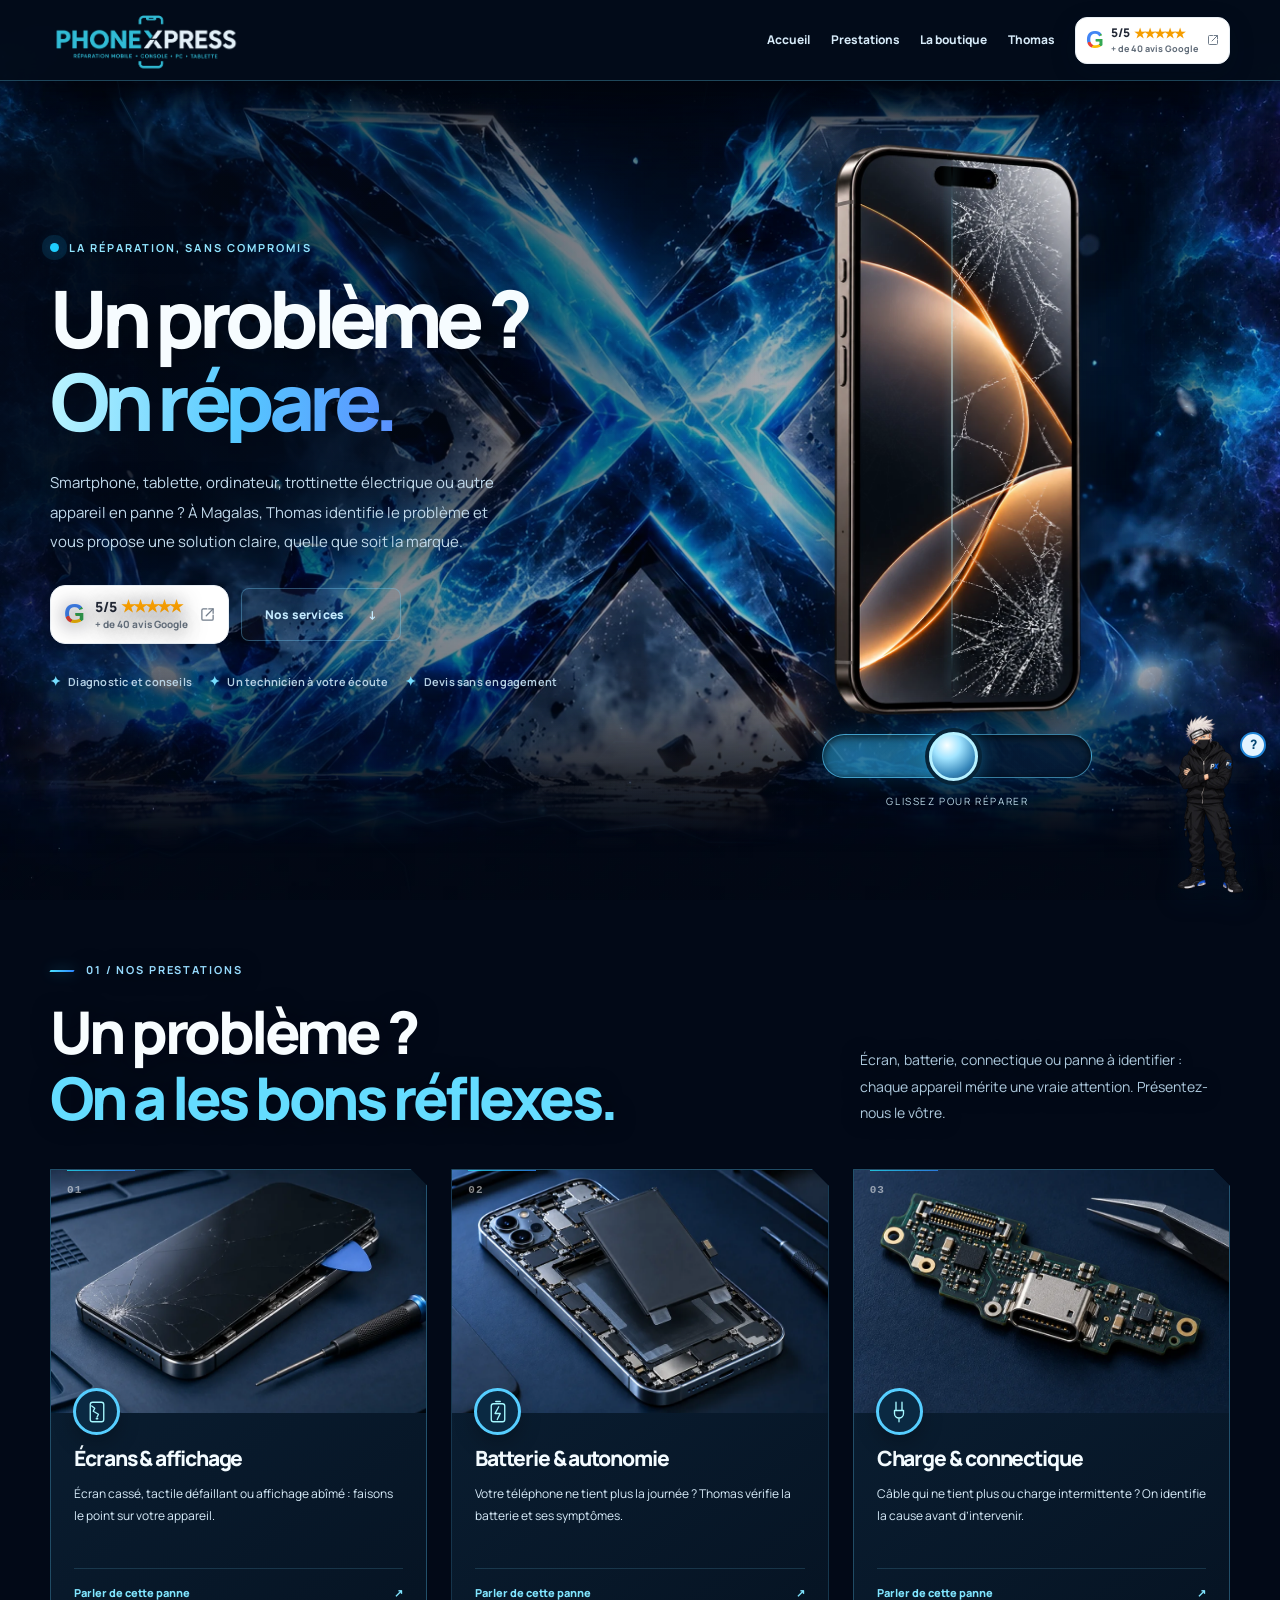
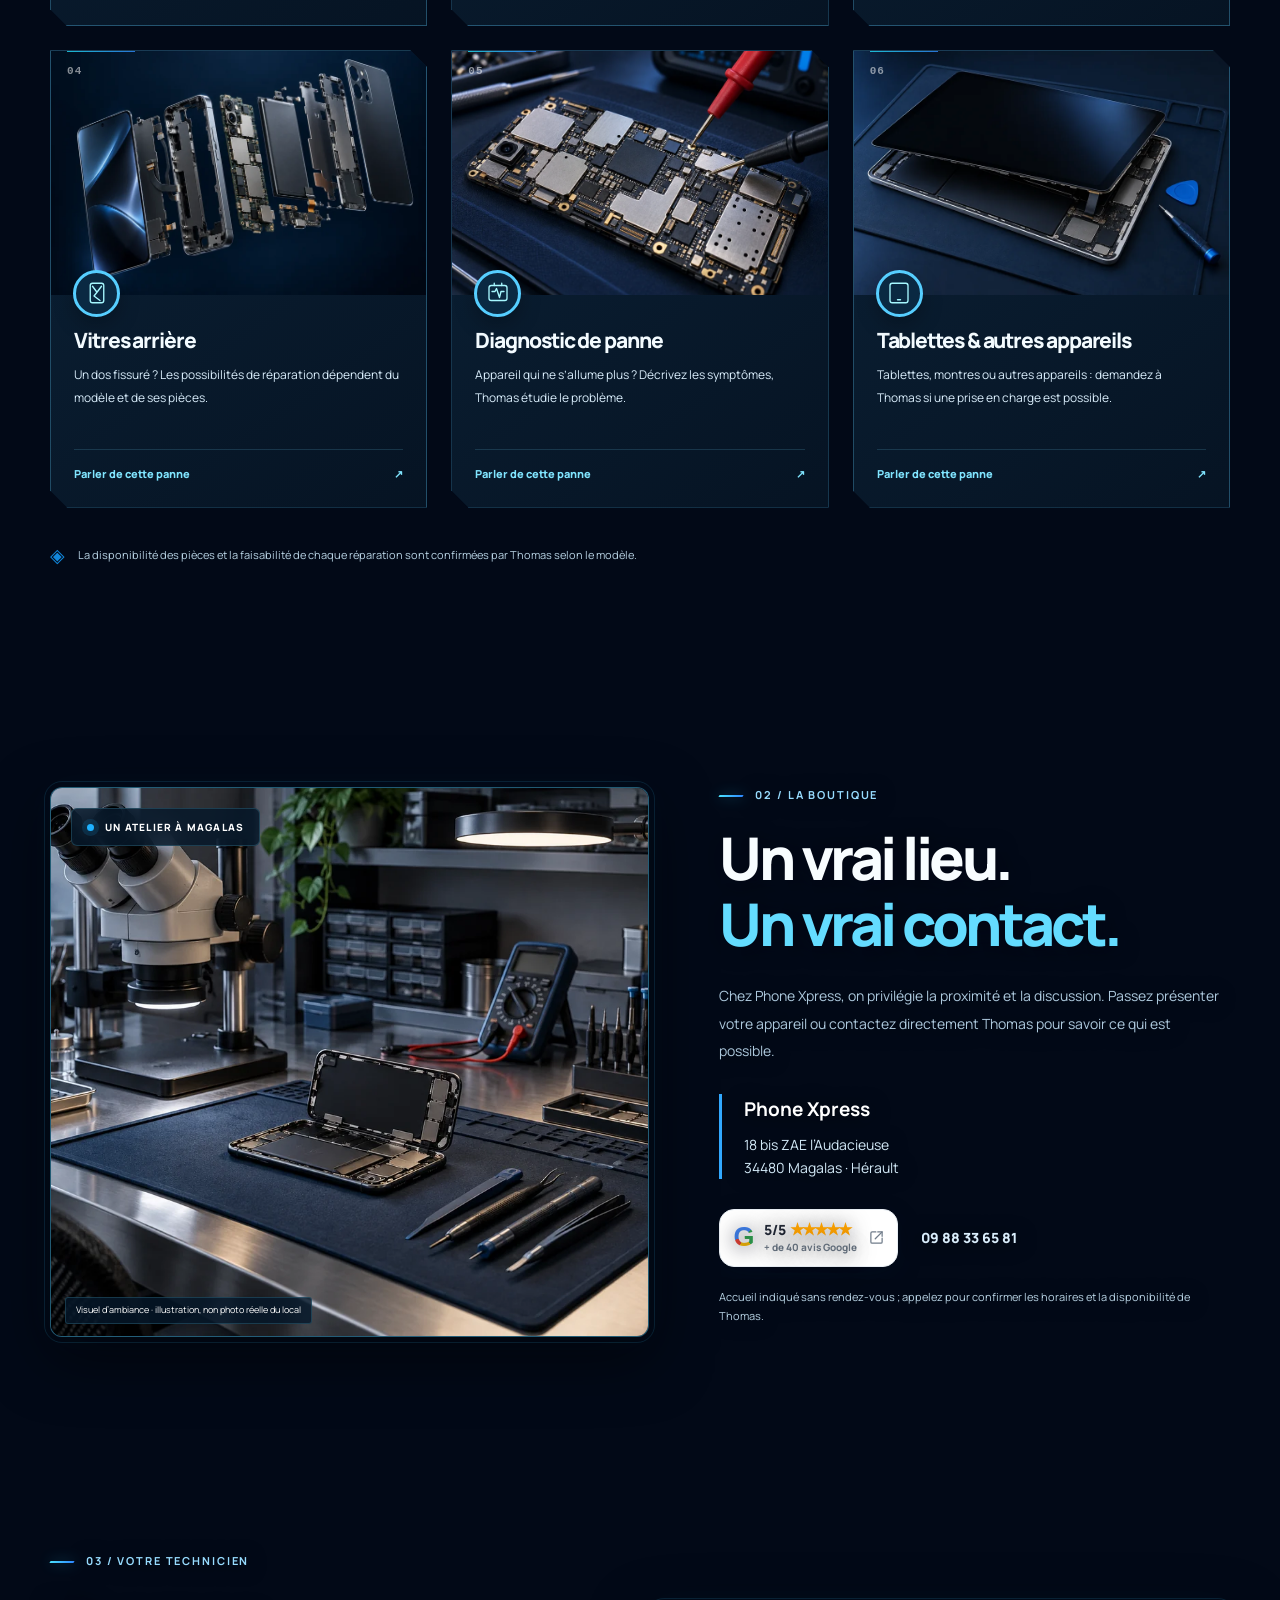
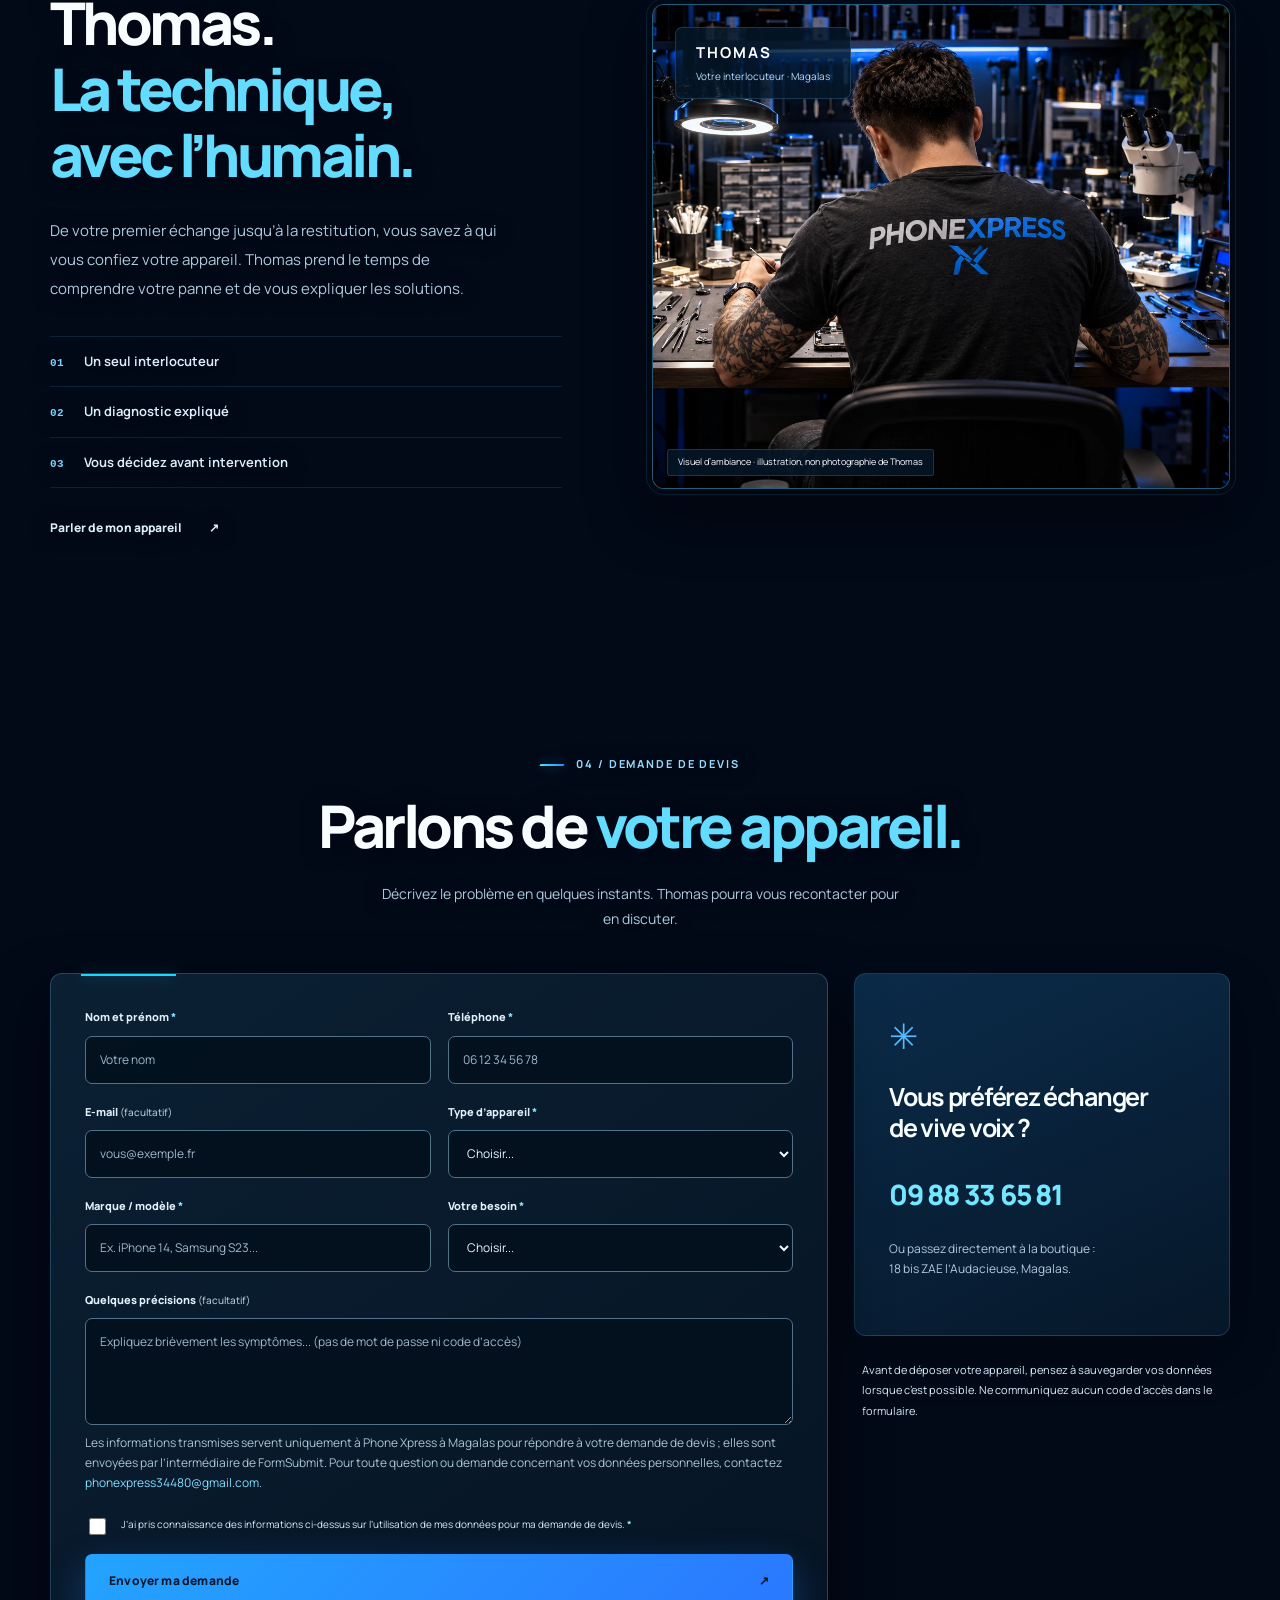
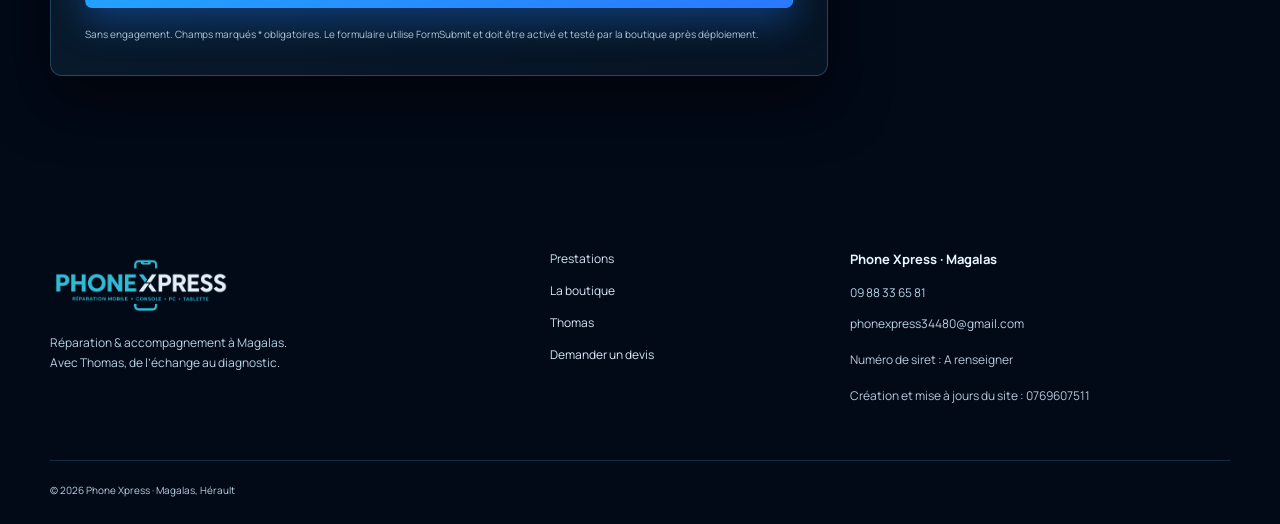
==== commit 25cce5be: "Add files via upload" ====
--- a/index.html
+++ b/index.html
@@ -1,5 +1,6 @@
 <!DOCTYPE html>
-<html lang="fr"><head><meta charset="utf-8"/><meta content="width=device-width, initial-scale=1" name="viewport"/><meta content="#060a1c" name="theme-color"/><link href="assets/icons/favicon.svg" rel="icon" type="image/svg+xml"/><link href="assets/icons/favicon-32.png" rel="icon" type="image/png"/><link href="assets/icons/apple-touch-icon.png" rel="apple-touch-icon"/><link href="assets/css/site.css?v=17" rel="stylesheet"/><link href="assets/css/cinematic-v18.css?v=18" rel="stylesheet"/><title>Phone Xpress Magalas | Réparation téléphone, tablette, ordinateur &amp; trottinette</title><meta content="Phone Xpress à Magalas : réparation et diagnostic de smartphones, tablettes, ordinateurs, trottinettes et autres appareils. Toutes marques, devis avec Thomas." name="description"/><link href="https://www.phone-xpress.fr/" rel="canonical"/><meta content="index,follow" name="robots"/><meta content="website" property="og:type"/><meta content="fr_FR" property="og:locale"/><meta content="Phone Xpress Magalas · La technologie entre de bonnes mains" property="og:title"/><meta content="Thomas à Magalas répare et diagnostique smartphones, tablettes, ordinateurs, trottinettes électriques et autres appareils, toutes marques." property="og:description"/><meta content="https://www.phone-xpress.fr/" property="og:url"/><meta content="https://www.phone-xpress.fr/assets/images/og-phone-xpress.jpg" property="og:image"/><meta content="summary_large_image" name="twitter:card"/><link as="image" fetchpriority="high" href="assets/images/px-x-cinematic.webp" rel="preload" type="image/webp"/><link as="image" href="assets/images/iphone-casse-complet-v16.webp" rel="preload" type="image/webp"/><link as="image" href="assets/images/iphone-repare-complet-v16.webp" rel="preload" type="image/webp"/><script type="application/ld+json">{"@context": "https://schema.org", "@graph": [{"@type": "ElectronicsStore", "@id": "https://www.phone-xpress.fr/#boutique", "name": "Phone Xpress", "url": "https://www.phone-xpress.fr/", "telephone": "+33988336581", "email": "phonexpress34480@gmail.com", "address": {"@type": "PostalAddress", "streetAddress": "18 bis ZAE l’Audacieuse", "postalCode": "34480", "addressLocality": "Magalas", "addressCountry": "FR"}, "areaServed": {"@type": "Place", "name": "Magalas et alentours"}}, {"@type": "WebSite", "name": "Phone Xpress", "url": "https://www.phone-xpress.fr/", "inLanguage": "fr-FR"}]}</script><link href="assets/css/finitions-v20.css?v=20" rel="stylesheet"/></head><body><div aria-hidden="true" class="cyber-backdrop"><span class="cyber-scan"></span><span class="cyber-signal"></span></div><a class="skip" href="#contenu">Aller au contenu</a><header class="site-header" id="haut"><div class="container nav-inner"><a aria-label="Phone Xpress, retour à l’accueil" class="brand" href="#haut"><img alt="Phone Xpress" height="81" src="assets/images/logo-phone-xpress-cyber.png" width="210"/></a><nav aria-label="Navigation principale" class="main-nav" id="navigation"><a href="#haut">Accueil</a><a href="#prestations">Prestations</a><a href="#boutique">La boutique</a><a href="#thomas">Thomas</a><a aria-label="Phone Xpress : 5 étoiles sur 5, + de 40 avis Google. Ouvrir sa fiche Google Maps." class="google-rating-card google-rating-nav" href="https://www.google.com/maps/search/?api=1&amp;query=Phone%20Xpress%20Magalas&amp;query_place_id=ChIJt_m2DQ1zsRIRhqUNkfuuL4I" rel="noopener noreferrer" target="_blank"><span aria-hidden="true" class="google-mark">G</span><span class="google-rating-info"><span class="google-rating-top"><strong>5/5</strong><span aria-hidden="true" class="google-rating-stars">★★★★★</span></span><span class="google-rating-count">+ de 40 avis Google</span></span><svg aria-hidden="true" class="google-card-external" fill="none" height="16" stroke="currentColor" stroke-linecap="round" stroke-linejoin="round" stroke-width="2" viewbox="0 0 24 24" width="16" xmlns="http://www.w3.org/2000/svg"><path d="M14 3h7v7"></path><path d="M10 14 21 3"></path><path d="M21 13v6a2 2 0 0 1-2 2H5a2 2 0 0 1-2-2V5a2 2 0 0 1 2-2h6"></path></svg></a></nav><button aria-controls="navigation" aria-expanded="false" aria-label="Ouvrir le menu" class="menu-toggle" type="button"><span></span><span></span><span></span></button></div></header><main id="contenu">
+
+<html lang="fr"><head><meta charset="utf-8"/><meta content="width=device-width, initial-scale=1" name="viewport"/><meta content="#060a1c" name="theme-color"/><link href="assets/icons/favicon.svg" rel="icon" type="image/svg+xml"/><link href="assets/icons/favicon-32.png" rel="icon" type="image/png"/><link href="assets/icons/apple-touch-icon.png" rel="apple-touch-icon"/><link href="assets/css/site.css?v=17" rel="stylesheet"/><link href="assets/css/cinematic-v18.css?v=18" rel="stylesheet"/><title>Phone Xpress Magalas | Réparation téléphone, tablette, ordinateur &amp; trottinette</title><meta content="Phone Xpress à Magalas : réparation et diagnostic de smartphones, tablettes, ordinateurs, trottinettes et autres appareils. Toutes marques, devis avec Thomas." name="description"/><link href="https://www.phone-xpress.fr/" rel="canonical"/><meta content="index,follow" name="robots"/><meta content="website" property="og:type"/><meta content="fr_FR" property="og:locale"/><meta content="Phone Xpress Magalas · La technologie entre de bonnes mains" property="og:title"/><meta content="Thomas à Magalas répare et diagnostique smartphones, tablettes, ordinateurs, trottinettes électriques et autres appareils, toutes marques." property="og:description"/><meta content="https://www.phone-xpress.fr/" property="og:url"/><meta content="https://www.phone-xpress.fr/assets/images/og-phone-xpress.jpg" property="og:image"/><meta content="summary_large_image" name="twitter:card"/><link as="image" fetchpriority="high" href="assets/images/px-x-cinematic.webp" rel="preload" type="image/webp"/><link as="image" href="assets/images/iphone-casse-complet-v16.webp" rel="preload" type="image/webp"/><link as="image" href="assets/images/iphone-repare-complet-v16.webp" rel="preload" type="image/webp"/><script type="application/ld+json">{"@context": "https://schema.org", "@graph": [{"@type": "ElectronicsStore", "@id": "https://www.phone-xpress.fr/#boutique", "name": "Phone Xpress", "url": "https://www.phone-xpress.fr/", "telephone": "+33988336581", "email": "phonexpress34480@gmail.com", "address": {"@type": "PostalAddress", "streetAddress": "18 bis ZAE l’Audacieuse", "postalCode": "34480", "addressLocality": "Magalas", "addressCountry": "FR"}, "areaServed": {"@type": "Place", "name": "Magalas et alentours"}}, {"@type": "WebSite", "name": "Phone Xpress", "url": "https://www.phone-xpress.fr/", "inLanguage": "fr-FR"}]}</script><link href="assets/css/finitions-v20.css?v=20" rel="stylesheet"/><link href="assets/css/finitions-v21.css?v=21" rel="stylesheet"/><link href="assets/css/finitions-v22.css?v=22" rel="stylesheet"/></head><body><div aria-hidden="true" class="cyber-backdrop"><span class="cyber-scan"></span><span class="cyber-signal"></span></div><a class="skip" href="#contenu">Aller au contenu</a><header class="site-header" id="haut"><div class="container nav-inner"><a aria-label="Phone Xpress, retour à l’accueil" class="brand" href="#haut"><img alt="Phone Xpress" height="81" src="assets/images/logo-phone-xpress-cyber.png" width="210"/></a><nav aria-label="Navigation principale" class="main-nav" id="navigation"><a href="#haut">Accueil</a><a href="#prestations">Prestations</a><a href="#boutique">La boutique</a><a href="#thomas">Thomas</a><a aria-label="Phone Xpress : 5 étoiles sur 5, + de 40 avis Google. Ouvrir sa fiche Google Maps." class="google-rating-card google-rating-nav" href="https://www.google.com/maps/search/?api=1&amp;query=Phone%20Xpress%20Magalas&amp;query_place_id=ChIJt_m2DQ1zsRIRhqUNkfuuL4I" rel="noopener noreferrer" target="_blank"><span aria-hidden="true" class="google-mark">G</span><span class="google-rating-info"><span class="google-rating-top"><strong>5/5</strong><span aria-hidden="true" class="google-rating-stars">★★★★★</span></span><span class="google-rating-count">+ de 40 avis Google</span></span><svg aria-hidden="true" class="google-card-external" fill="none" height="16" stroke="currentColor" stroke-linecap="round" stroke-linejoin="round" stroke-width="2" viewbox="0 0 24 24" width="16" xmlns="http://www.w3.org/2000/svg"><path d="M14 3h7v7"></path><path d="M10 14 21 3"></path><path d="M21 13v6a2 2 0 0 1-2 2H5a2 2 0 0 1-2-2V5a2 2 0 0 1 2-2h6"></path></svg></a></nav><button aria-controls="navigation" aria-expanded="false" aria-label="Ouvrir le menu" class="menu-toggle" type="button"><span></span><span></span><span></span></button></div></header><main id="contenu">
 <section aria-labelledby="hero-heading" class="hero hero-premium"><div aria-hidden="true" class="hero-cinematic-art"><img alt="" decoding="async" fetchpriority="high" height="941" src="assets/images/px-x-cinematic.webp" width="1672"/></div><div aria-hidden="true" class="honey-glow"></div><div class="container hero-layout"><div class="hero-copy"><div class="eyebrow hero-eyebrow"><span></span> LA RÉPARATION, SANS COMPROMIS</div><h1 id="hero-heading">Un problème ?<br/><span class="hero-accent">On répare.</span></h1><p>Smartphone, tablette, ordinateur, trottinette électrique ou autre appareil en panne ? À Magalas, Thomas identifie le problème et vous propose une solution claire, quelle que soit la marque.</p><div class="hero-actions"><a aria-label="Phone Xpress : 5 étoiles sur 5, + de 40 avis Google. Ouvrir sa fiche Google Maps." class="google-rating-card" href="https://www.google.com/maps/search/?api=1&amp;query=Phone%20Xpress%20Magalas&amp;query_place_id=ChIJt_m2DQ1zsRIRhqUNkfuuL4I" rel="noopener noreferrer" target="_blank"><span aria-hidden="true" class="google-mark">G</span><span class="google-rating-info"><span class="google-rating-top"><strong>5/5</strong><span aria-hidden="true" class="google-rating-stars">★★★★★</span></span><span class="google-rating-count">+ de 40 avis Google</span></span><svg aria-hidden="true" class="google-card-external" fill="none" height="16" stroke="currentColor" stroke-linecap="round" stroke-linejoin="round" stroke-width="2" viewbox="0 0 24 24" width="16" xmlns="http://www.w3.org/2000/svg"><path d="M14 3h7v7"></path><path d="M10 14 21 3"></path><path d="M21 13v6a2 2 0 0 1-2 2H5a2 2 0 0 1-2-2V5a2 2 0 0 1 2-2h6"></path></svg></a><a class="btn btn-ghost" href="#prestations">Nos services <span aria-hidden="true">↓</span></a></div><div class="hero-proof"><span><b>✦</b> Diagnostic et conseils</span><span><b>✦</b> Un technicien à votre écoute</span><span><b>✦</b> Devis sans engagement</span></div></div><div class="hero-media"><div aria-hidden="true" class="hero-shards"><span class="shard s1"></span><span class="shard s2"></span><span class="shard s3"></span><span class="shard s4"></span><span class="shard s5"></span><span class="shard s6"></span><span class="shard s7"></span><span class="shard s8"></span></div><div class="px-repair" style="--reveal:48%"><div aria-label="Comparaison d’un même iPhone à l’écran cassé et après remplacement de son écran, à révéler avec le curseur sous le téléphone." class="px-repair-stage" id="px-repair-display-visual" role="img"><img alt="" class="px-repair-img px-repair-broken" decoding="async" fetchpriority="high" height="1220" src="assets/images/iphone-casse-complet-v16.webp" width="553"/><img alt="" class="px-repair-img px-repair-fixed" decoding="async" fetchpriority="high" height="1220" src="assets/images/iphone-repare-complet-v16.webp" width="553"/><span aria-hidden="true" class="px-repair-seam"></span></div><label class="sr-only" for="px-repair-range">Glisser pour révéler progressivement l’iPhone réparé</label><input aria-controls="px-repair-display-visual" aria-valuetext="48 pour cent de l’écran réparé" class="px-repair-range" id="px-repair-range" max="100" min="0" step="1" type="range" value="48"/><span aria-live="off" class="sr-only" id="px-repair-display">Comparaison avant et après réparation de l’écran.</span><div class="px-repair-hint">GLISSEZ POUR RÉPARER</div></div></div></div></section>
 <section class="services-section section" id="prestations"><div class="container"><div class="section-head reveal"><div><p class="eyebrow">01 / NOS PRESTATIONS</p><h2>Un problème ?<br/><em>On a les bons réflexes.</em></h2></div><p>Écran, batterie, connectique ou panne à identifier : chaque appareil mérite une vraie attention. Présentez-nous le vôtre.</p></div><div class="services-grid"><article class="service-card reveal"><div class="service-visual"><img alt="Écran de smartphone et outils de réparation" decoding="async" height="600" loading="lazy" src="assets/images/ecran.webp" width="900"/><span class="card-numb">01</span><span aria-hidden="true" class="category-icon"><svg fill="none" stroke="currentColor" stroke-linecap="round" stroke-linejoin="round" stroke-width="1.8" viewbox="0 0 32 32"><rect height="26" rx="3" width="18" x="7" y="3"></rect><path d="M15 25h2M9 8l4 3-2 4 7 4-2 4"></path></svg></span></div><div class="service-info"><h3>Écrans &amp; affichage</h3><p>Écran cassé, tactile défaillant ou affichage abîmé : faisons le point sur votre appareil.</p><a class="service-link" data-problem="Écran cassé ou affichage défectueux" href="#devis">Parler de cette panne <span aria-hidden="true">↗</span></a></div></article>
 <article class="service-card reveal"><div class="service-visual"><img alt="Batterie et composants internes de smartphone" decoding="async" height="600" loading="lazy" src="assets/images/batterie.webp" width="900"/><span class="card-numb">02</span><span aria-hidden="true" class="category-icon"><svg fill="none" stroke="currentColor" stroke-linecap="round" stroke-linejoin="round" stroke-width="1.8" viewbox="0 0 32 32"><rect height="24" rx="3" width="18" x="7" y="5"></rect><path d="M13 2h6M17 9l-5 9h7l-4 8"></path></svg></span></div><div class="service-info"><h3>Batterie &amp; autonomie</h3><p>Votre téléphone ne tient plus la journée ? Thomas vérifie la batterie et ses symptômes.</p><a class="service-link" data-problem="Batterie ou autonomie" href="#devis">Parler de cette panne <span aria-hidden="true">↗</span></a></div></article>
@@ -7,7 +8,7 @@
 <article class="service-card reveal"><div class="service-visual"><img alt="Illustration de composants d’un smartphone" decoding="async" height="600" loading="lazy" src="assets/images/hero-mobile.webp" width="900"/><span class="card-numb">04</span><span aria-hidden="true" class="category-icon"><svg fill="none" stroke="currentColor" stroke-linecap="round" stroke-linejoin="round" stroke-width="1.8" viewbox="0 0 32 32"><rect height="26" rx="3" width="18" x="7" y="3"></rect><path d="m10 7 6 8-4 5 8 6m-4-11 6-8"></path></svg></span></div><div class="service-info"><h3>Vitres arrière</h3><p>Un dos fissuré ? Les possibilités de réparation dépendent du modèle et de ses pièces.</p><a class="service-link" data-problem="Vitre arrière" href="#devis">Parler de cette panne <span aria-hidden="true">↗</span></a></div></article>
 <article class="service-card reveal"><div class="service-visual"><img alt="Diagnostic d’une carte électronique" decoding="async" height="600" loading="lazy" src="assets/images/diagnostic.webp" width="900"/><span class="card-numb">05</span><span aria-hidden="true" class="category-icon"><svg fill="none" stroke="currentColor" stroke-linecap="round" stroke-linejoin="round" stroke-width="1.8" viewbox="0 0 32 32"><rect height="20" rx="3" width="24" x="4" y="6"></rect><path d="M8 14h4l2-4 4 12 2-8h4M11 3v3m10-3v3"></path></svg></span></div><div class="service-info"><h3>Diagnostic de panne</h3><p>Appareil qui ne s’allume plus ? Décrivez les symptômes, Thomas étudie le problème.</p><a class="service-link" data-problem="Diagnostic — panne à identifier" href="#devis">Parler de cette panne <span aria-hidden="true">↗</span></a></div></article>
 <article class="service-card reveal"><div class="service-visual"><img alt="Tablette en cours de réparation" decoding="async" height="600" loading="lazy" src="assets/images/tablette.webp" width="900"/><span class="card-numb">06</span><span aria-hidden="true" class="category-icon"><svg fill="none" stroke="currentColor" stroke-linecap="round" stroke-linejoin="round" stroke-width="1.8" viewbox="0 0 32 32"><rect height="26" rx="3" width="24" x="4" y="3"></rect><path d="M14 25h4"></path></svg></span></div><div class="service-info"><h3>Tablettes &amp; autres appareils</h3><p>Tablettes, montres ou autres appareils : demandez à Thomas si une prise en charge est possible.</p><a class="service-link" data-problem="Autre problème" href="#devis">Parler de cette panne <span aria-hidden="true">↗</span></a></div></article></div><div class="services-note"><span>◈</span> La disponibilité des pièces et la faisabilité de chaque réparation sont confirmées par Thomas selon le modèle.</div></div></section>
-<section class="shop-section section" id="boutique"><div class="container shop-grid"><div class="shop-photo reveal"><img alt="Illustration d’ambiance d’un établi de réparation électronique équipé" decoding="async" height="1024" loading="lazy" src="assets/images/atelier.webp" width="1536"/><div class="photo-stamp"><span class="dot"></span> UN ATELIER À MAGALAS</div><span class="photo-disclaimer">Visuel d’ambiance · illustration, non photo réelle du local</span></div><div class="shop-copy reveal"><p class="eyebrow light">02 / LA BOUTIQUE</p><h2>Un vrai lieu.<br/><em>Un vrai contact.</em></h2><p>Chez Phone Xpress, on privilégie la proximité et la discussion. Passez présenter votre appareil ou contactez directement Thomas pour savoir ce qui est possible.</p><address><strong>Phone Xpress</strong><span>18 bis ZAE l’Audacieuse<br/>34480 Magalas · Hérault</span></address><div class="shop-links"><a aria-label="Phone Xpress : 5 étoiles sur 5, + de 40 avis Google. Ouvrir sa fiche Google Maps." class="google-rating-card" href="https://www.google.com/maps/search/?api=1&amp;query=Phone%20Xpress%20Magalas&amp;query_place_id=ChIJt_m2DQ1zsRIRhqUNkfuuL4I" rel="noopener noreferrer" target="_blank"><span aria-hidden="true" class="google-mark">G</span><span class="google-rating-info"><span class="google-rating-top"><strong>5/5</strong><span aria-hidden="true" class="google-rating-stars">★★★★★</span></span><span class="google-rating-count">+ de 40 avis Google</span></span><svg aria-hidden="true" class="google-card-external" fill="none" height="16" stroke="currentColor" stroke-linecap="round" stroke-linejoin="round" stroke-width="2" viewbox="0 0 24 24" width="16" xmlns="http://www.w3.org/2000/svg"><path d="M14 3h7v7"></path><path d="M10 14 21 3"></path><path d="M21 13v6a2 2 0 0 1-2 2H5a2 2 0 0 1-2-2V5a2 2 0 0 1 2-2h6"></path></svg></a><a class="shop-call" href="tel:+33988336581">09 88 33 65 81</a></div><p class="shop-note">Accueil indiqué sans rendez-vous ; appelez pour confirmer les horaires et la disponibilité de Thomas.</p></div></div></section>
+<section class="shop-section section" id="boutique"><div class="container shop-grid"><div class="shop-photo reveal"><img alt="Illustration d’ambiance d’un établi de réparation électronique équipé" decoding="async" height="1024" loading="lazy" src="assets/images/atelier.webp" width="1536"/><div class="photo-stamp"><span class="dot"></span> UN ATELIER À MAGALAS</div><span class="photo-disclaimer">Visuel d’ambiance · illustration, non photo réelle du local</span></div><div class="shop-copy reveal"><p class="eyebrow light">02 / LA BOUTIQUE</p><h2>Un vrai lieu.<br/><em>Un vrai contact.</em></h2><p>Chez Phone Xpress, on privilégie la proximité et la discussion. Passez présenter votre appareil ou contactez directement Thomas pour savoir ce qui est possible.</p><address><strong>Phone Xpress</strong><span>18 bis ZAE l’Audacieuse<br/>34480 Magalas · Hérault</span></address><div class="shop-links"><a aria-label="Phone Xpress : 5 étoiles sur 5, + de 40 avis Google. Ouvrir sa fiche Google Maps." class="google-rating-card" href="https://www.google.com/maps/search/?api=1&amp;query=Phone%20Xpress%20Magalas&amp;query_place_id=ChIJt_m2DQ1zsRIRhqUNkfuuL4I" rel="noopener noreferrer" target="_blank"><span aria-hidden="true" class="google-mark">G</span><span class="google-rating-info"><span class="google-rating-top"><strong>5/5</strong><span aria-hidden="true" class="google-rating-stars">★★★★★</span></span><span class="google-rating-count">+ de 40 avis Google</span></span><svg aria-hidden="true" class="google-card-external" fill="none" height="16" stroke="currentColor" stroke-linecap="round" stroke-linejoin="round" stroke-width="2" viewbox="0 0 24 24" width="16" xmlns="http://www.w3.org/2000/svg"><path d="M14 3h7v7"></path><path d="M10 14 21 3"></path><path d="M21 13v6a2 2 0 0 1-2 2H5a2 2 0 0 1-2-2V5a2 2 0 0 1 2-2h6"></path></svg></a><span class="shop-call">09 88 33 65 81</span></div><p class="shop-note">Accueil indiqué sans rendez-vous ; appelez pour confirmer les horaires et la disponibilité de Thomas.</p></div></div></section>
 <section class="person-section section" id="thomas"><div class="container person-grid"><div class="person-copy reveal"><p class="eyebrow">03 / VOTRE TECHNICIEN</p><h2>Thomas.<br/><em>La technique, avec l’humain.</em></h2><p>De votre premier échange jusqu’à la restitution, vous savez à qui vous confiez votre appareil. Thomas prend le temps de comprendre votre panne et de vous expliquer les solutions.</p><div class="person-points"><span><b>01</b> Un seul interlocuteur</span><span><b>02</b> Un diagnostic expliqué</span><span><b>03</b> Vous décidez avant intervention</span></div><a class="text-cta" href="#devis">Parler de mon appareil <span aria-hidden="true">↗</span></a></div><div class="person-photo reveal"><img alt="Illustration d’un technicien Phone Xpress travaillant sur un smartphone à son établi" decoding="async" height="1024" loading="lazy" src="assets/images/atelier-humain.webp" width="1536"/><div class="person-stamp"><strong>THOMAS</strong><span>Votre interlocuteur · Magalas</span></div><span class="photo-disclaimer">Visuel d’ambiance · illustration, non photographie de Thomas</span></div></div></section>
 <section class="quote-section section" id="devis"><div class="container"><div class="quote-top reveal"><p class="eyebrow light">04 / DEMANDE DE DEVIS</p><h2>Parlons de <em>votre appareil.</em></h2><p>Décrivez le problème en quelques instants. Thomas pourra vous recontacter pour en discuter.</p></div><div class="quote-grid"><div class="quote-form-wrap reveal"><form accept-charset="UTF-8" action="https://formsubmit.co/phonexpress34480@gmail.com" class="quote-form" id="quote-form" method="POST">
 <input name="_subject" type="hidden" value="Phone Xpress — Nouvelle demande de devis"/>
@@ -23,9 +24,10 @@
 <div class="field"><label for="quote-fault">Votre besoin <span>*</span></label><select id="quote-fault" name="Nature de la panne" required=""><option value="">Choisir...</option><option>Écran cassé ou affichage défectueux</option><option>Batterie ou autonomie</option><option>Charge ou connecteur</option><option>Vitre arrière</option><option>Diagnostic — panne à identifier</option><option>Autre problème</option></select></div>
 <div class="field full"><label for="quote-description">Quelques précisions <small>(facultatif)</small></label><textarea id="quote-description" maxlength="2000" name="Description complémentaire" placeholder="Expliquez brièvement les symptômes... (pas de mot de passe ni code d’accès)" rows="4"></textarea></div>
 </div>
-<label class="consent"><input id="quote-privacy" name="Information confidentialité lue" required="" type="checkbox" value="Oui"/><span>J’ai lu la <a href="confidentialite.html">politique de confidentialité</a> concernant ma demande et sa transmission par FormSubmit. <b>*</b></span></label>
+<p class="form-privacy-inline">Les informations transmises servent uniquement à Phone Xpress à Magalas pour répondre à votre demande de devis ; elles sont envoyées par l’intermédiaire de FormSubmit. Pour toute question ou demande concernant vos données personnelles, contactez <a href="mailto:phonexpress34480@gmail.com">phonexpress34480@gmail.com</a>.</p>
+<label class="consent"><input id="quote-privacy" name="Information données personnelles lue" required="" type="checkbox" value="Oui"/><span>J’ai pris connaissance des informations ci-dessus sur l’utilisation de mes données pour ma demande de devis. <b>*</b></span></label>
 <div aria-live="polite" class="quote-status" id="quote-status" role="status" tabindex="-1"></div>
 <button class="btn btn-primary send-btn" type="submit"><span>Envoyer ma demande</span><span aria-hidden="true">↗</span></button>
 <p class="form-small">Sans engagement. Champs marqués * obligatoires. Le formulaire utilise FormSubmit et doit être activé et testé par la boutique après déploiement.</p>
-</form></div><aside class="quote-aside reveal"><div class="quote-aside-card"><span class="quote-asterisk">✳</span><h3>Vous préférez échanger de vive voix ?</h3><a class="big-phone" href="tel:+33988336581">09 88 33 65 81</a><p>Ou passez directement à la boutique :<br/>18 bis ZAE l’Audacieuse, Magalas.</p><a href="https://www.google.com/maps/dir/?api=1&amp;destination=18%20Bis%20Rue%20de%20l%27Audacieuse%2C%2034480%20Magalas&amp;destination_place_id=ChIJt_m2DQ1zsRIRhqUNkfuuL4I" rel="noopener noreferrer" target="_blank">Voir l’itinéraire ↗</a></div><div class="quote-tip">Avant de déposer votre appareil, pensez à sauvegarder vos données lorsque c’est possible. Ne communiquez aucun code d’accès dans le formulaire.</div></aside></div></div></section>
-</main><footer class="site-footer"><div class="container footer-main"><div><a class="footer-logo" href="#haut"><img alt="Phone Xpress" height="73" src="assets/images/logo-phone-xpress-cyber.png" width="190"/></a><p>Réparation &amp; accompagnement à Magalas.<br/>Avec Thomas, de l’échange au diagnostic.</p></div><div class="footer-nav"><a href="#prestations">Prestations</a><a href="#boutique">La boutique</a><a href="#thomas">Thomas</a><a href="#devis">Demander un devis</a></div><div class="footer-coord"><strong>Phone Xpress · Magalas</strong><a href="tel:+33988336581">09 88 33 65 81</a><a href="mailto:phonexpress34480@gmail.com">phonexpress34480@gmail.com</a></div></div><div class="container footer-bottom"><span>© 2026 Phone Xpress · Magalas, Hérault</span><span><a href="mentions-legales.html">Mentions légales</a><a href="confidentialite.html">Confidentialité</a></span></div></footer><div class="mobile-actions"><a href="tel:+33988336581">Appeler Thomas</a><a aria-label="Calculer mon itinéraire vers Phone Xpress à Magalas dans Google Maps" href="https://www.google.com/maps/dir/?api=1&amp;destination=18%20Bis%20Rue%20de%20l%27Audacieuse%2C%2034480%20Magalas&amp;destination_place_id=ChIJt_m2DQ1zsRIRhqUNkfuuL4I" rel="noopener noreferrer" target="_blank">Itinéraires</a></div><aside aria-label="Aide Phone Xpress" class="px-mascot"><div class="mascot-dialog" hidden="" id="px-mascot-dialog"><button aria-label="Fermer la bulle" class="mascot-close" type="button">×</button><div class="mascot-first"><span class="mini-label">Un coup de main ?</span><strong>Une question sur votre appareil ?</strong><p>Thomas est là pour vous répondre.</p><a class="mascot-call" href="tel:+33988336581">Appeler la boutique <span aria-hidden="true">↗</span></a><a class="mascot-devis" href="#devis">Demander un devis</a></div></div><button aria-controls="px-mascot-dialog" aria-expanded="false" aria-label="Une question ? Ouvrir l’aide Phone Xpress" class="mascot-launcher" type="button"><span aria-hidden="true" class="mascot-mark">?</span><span aria-hidden="true" class="mascot-poses"><img alt="" class="mascot-pose mascot-pose-closed" height="960" src="assets/images/mascotte-px-fermee.webp" width="640"/><img alt="" class="mascot-pose mascot-pose-open" height="960" src="assets/images/mascotte-px-ouverte.webp" width="640"/></span></button></aside><script defer="" src="assets/js/site.js"></script><script defer="" src="assets/js/px-repair.js"></script><script defer="" src="assets/js/px-lightning.js?v=18"></script></body></html>+</form></div><aside class="quote-aside reveal"><div class="quote-aside-card"><span class="quote-asterisk">✳</span><h3>Vous préférez échanger de vive voix ?</h3><span class="big-phone">09 88 33 65 81</span><p>Ou passez directement à la boutique :<br/>18 bis ZAE l’Audacieuse, Magalas.</p></div><div class="quote-tip">Avant de déposer votre appareil, pensez à sauvegarder vos données lorsque c’est possible. Ne communiquez aucun code d’accès dans le formulaire.</div></aside></div></div></section>
+</main><footer class="site-footer"><div class="container footer-main"><div><a class="footer-logo" href="#haut"><img alt="Phone Xpress" height="73" src="assets/images/logo-phone-xpress-cyber.png" width="190"/></a><p>Réparation &amp; accompagnement à Magalas.<br/>Avec Thomas, de l’échange au diagnostic.</p></div><div class="footer-nav"><a href="#prestations">Prestations</a><a href="#boutique">La boutique</a><a href="#thomas">Thomas</a><a href="#devis">Demander un devis</a></div><div class="footer-coord"><strong>Phone Xpress · Magalas</strong><span class="footer-phone">09 88 33 65 81</span><a href="mailto:phonexpress34480@gmail.com">phonexpress34480@gmail.com</a><span class="footer-extra">Numéro de siret : A renseigner</span><span class="footer-extra">Création et mise à jours du site : 0769607511</span></div></div><div class="container footer-bottom"><span>© 2026 Phone Xpress · Magalas, Hérault</span></div></footer><aside aria-label="Aide Phone Xpress" class="px-mascot"><div class="mascot-dialog" hidden="" id="px-mascot-dialog"><button aria-label="Fermer la bulle" class="mascot-close" type="button">×</button><div class="mascot-first"><span class="mini-label">Un coup de main ?</span><strong>Une question sur votre appareil ?</strong><p>Thomas est là pour vous répondre.</p><a class="mascot-devis" href="#devis">Demander un devis</a></div></div><button aria-controls="px-mascot-dialog" aria-expanded="false" aria-label="Une question ? Ouvrir l’aide Phone Xpress" class="mascot-launcher" type="button"><span aria-hidden="true" class="mascot-mark">?</span><span aria-hidden="true" class="mascot-poses"><img alt="" class="mascot-pose mascot-pose-closed" height="960" src="assets/images/mascotte-px-fermee.webp" width="640"/><img alt="" class="mascot-pose mascot-pose-open" height="960" src="assets/images/mascotte-px-ouverte.webp" width="640"/></span></button></aside><script defer="" src="assets/js/site.js?v=22"></script><script defer="" src="assets/js/px-repair.js"></script><script defer="" src="assets/js/px-lightning.js?v=18"></script></body></html>
--- a/assets/css/finitions-v21.css
+++ b/assets/css/finitions-v21.css
@@ -0,0 +1,15 @@
+/* V21 — legal/footer compact lines, matching the existing dark premium style. */
+.footer-coord .footer-extra {
+ display:block; margin-top:5px; color:#b6c8da; font-size:12px;
+ line-height:1.55; overflow-wrap:anywhere;
+}
+.footer-coord .footer-extra:first-of-type { margin-top:13px; }
+.quote-form .form-privacy-inline {
+ color:#a9c4d6; font-size:12px; line-height:1.65; margin:8px 0 12px;
+}
+.quote-form .form-privacy-inline a { color:#82deff; text-underline-offset:3px; }
+.footer-bottom { justify-content:flex-start; }
+@media (max-width:550px) {
+ .footer-coord .footer-extra { font-size:12px; }
+ .quote-form .form-privacy-inline { font-size:12px; }
+}
--- a/assets/css/finitions-v22.css
+++ b/assets/css/finitions-v22.css
@@ -0,0 +1,10 @@
+/* Phone Xpress V22: actions téléphoniques gérées EXCLUSIVEMENT par Odoo. */
+.footer-coord .footer-phone { color:#b8d3e4; }
+.shop-links .shop-call { text-decoration:none; cursor:default; }
+.quote-aside-card .big-phone { display:block; cursor:default; }
+/* Space below content so the Odoo-hosted floating actions never hide contact details. */
+@media(max-width:550px) {
+  .site-footer { padding-bottom:calc(122px + env(safe-area-inset-bottom)) !important; }
+  .px-mascot { bottom:calc(84px + env(safe-area-inset-bottom)) !important; }
+  .mascot-dialog { bottom:105px !important; }
+}
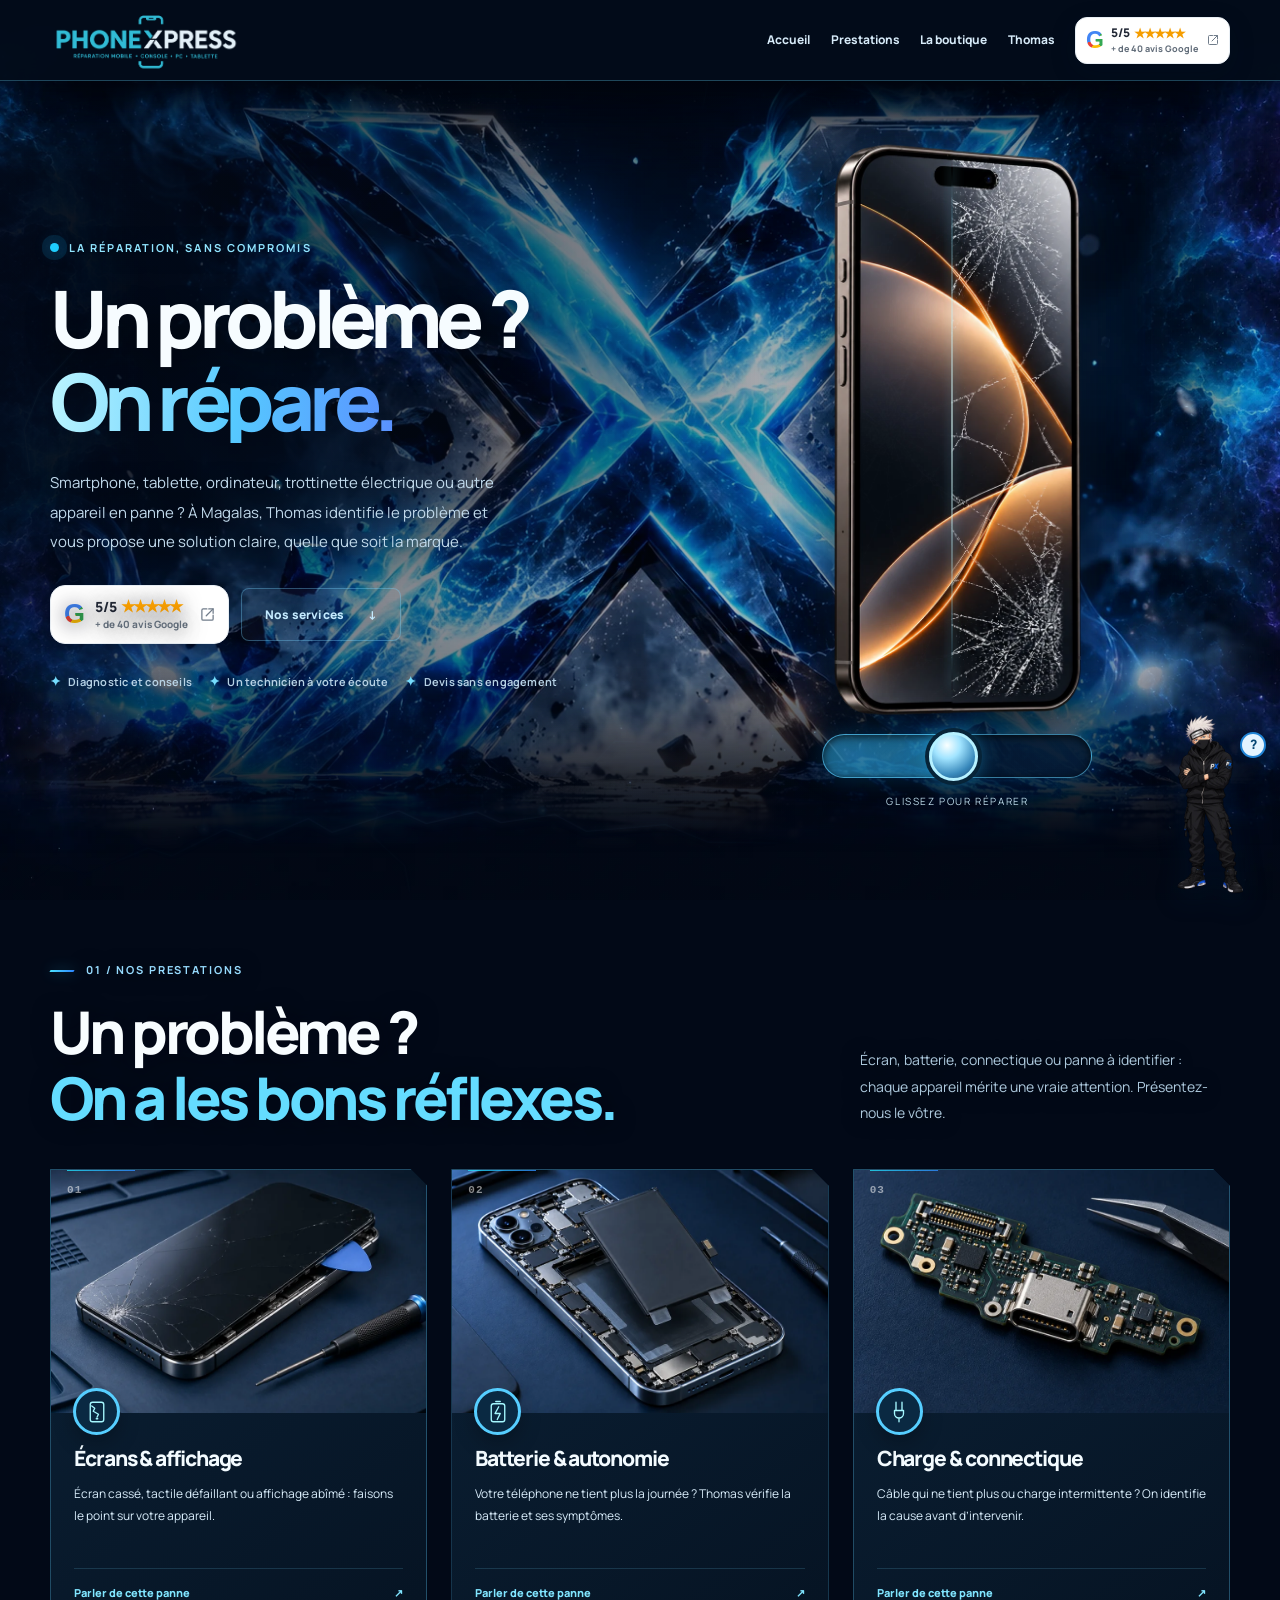
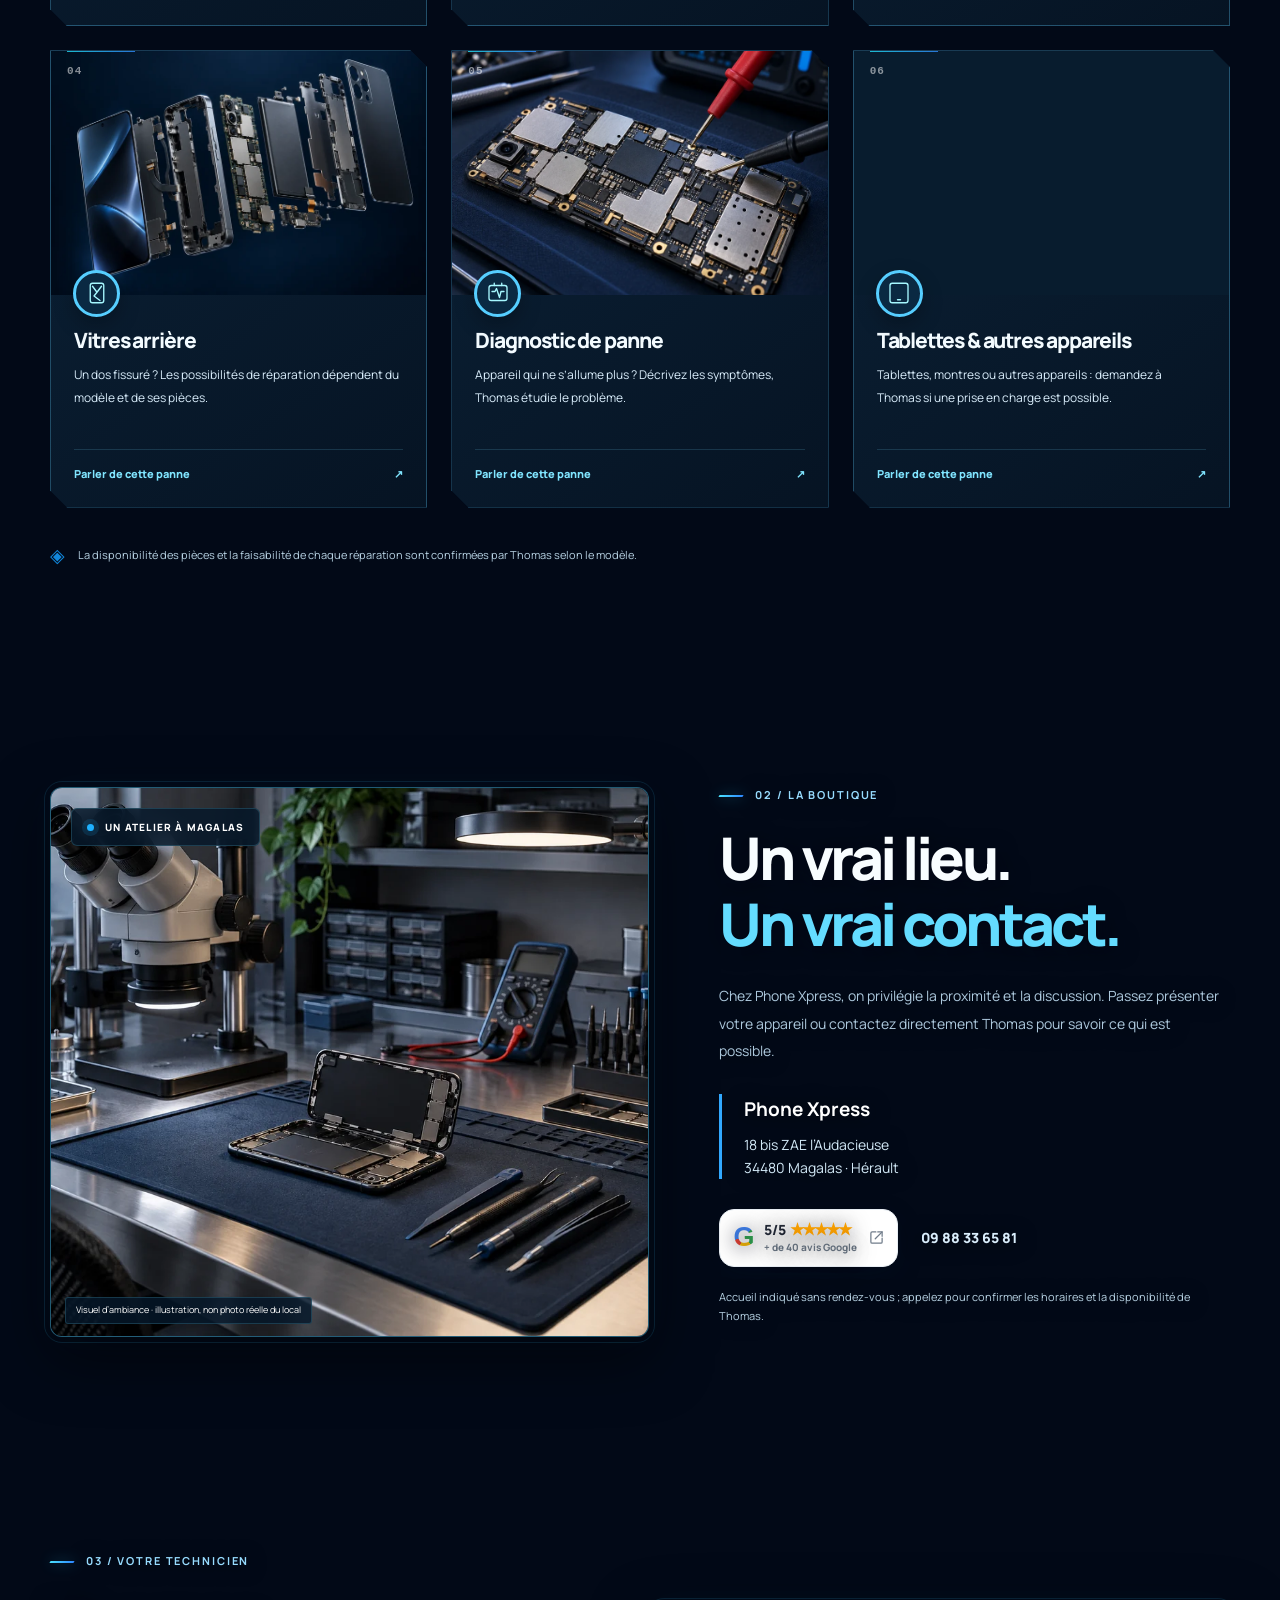
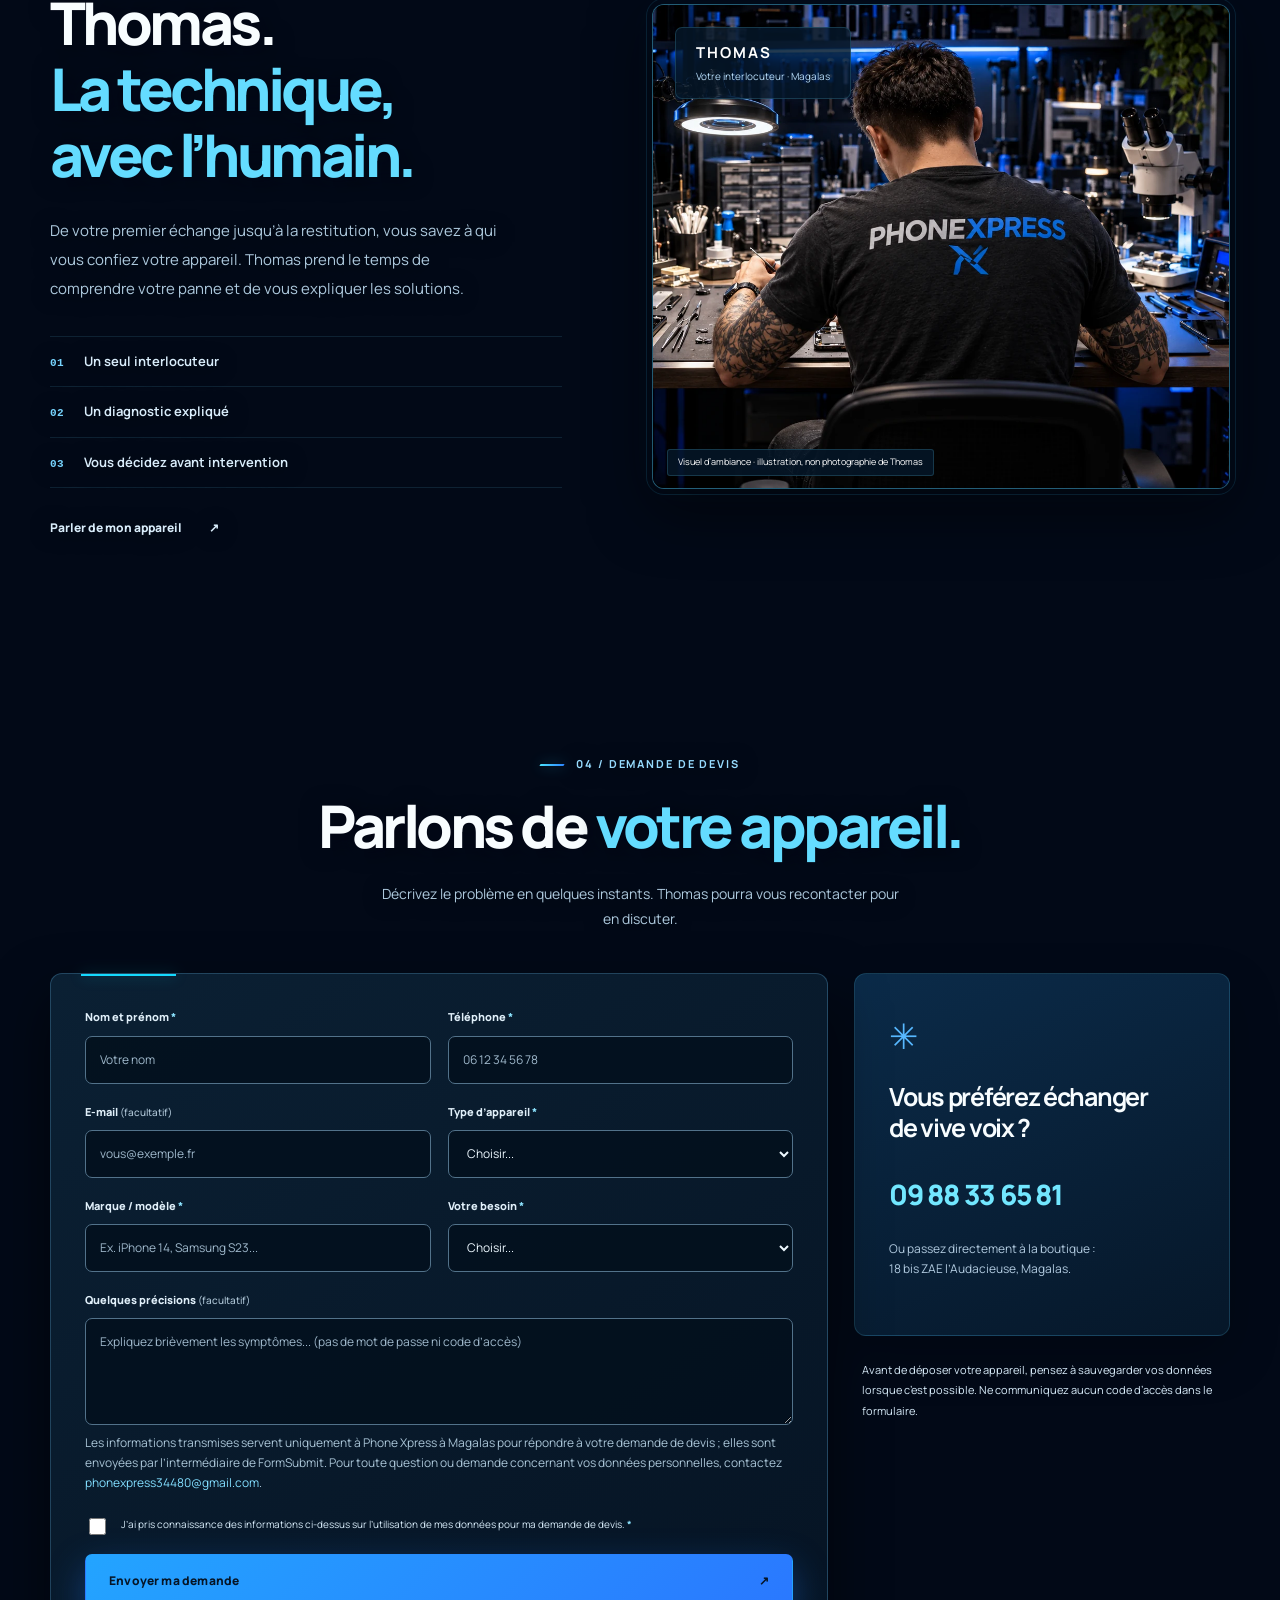
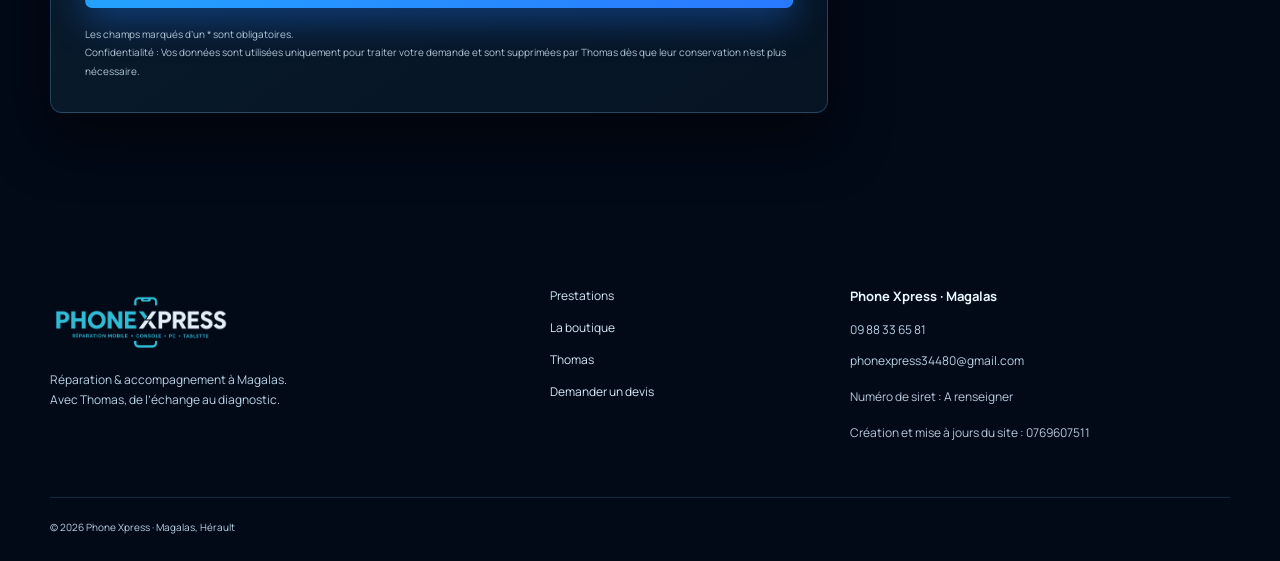
==== commit 7810b8bc: "Update index.html" ====
--- a/index.html
+++ b/index.html
@@ -28,6 +28,6 @@
 <label class="consent"><input id="quote-privacy" name="Information données personnelles lue" required="" type="checkbox" value="Oui"/><span>J’ai pris connaissance des informations ci-dessus sur l’utilisation de mes données pour ma demande de devis. <b>*</b></span></label>
 <div aria-live="polite" class="quote-status" id="quote-status" role="status" tabindex="-1"></div>
 <button class="btn btn-primary send-btn" type="submit"><span>Envoyer ma demande</span><span aria-hidden="true">↗</span></button>
-<p class="form-small">Sans engagement. Champs marqués * obligatoires. Le formulaire utilise FormSubmit et doit être activé et testé par la boutique après déploiement.</p>
+<p class="form-small">Les champs marqués d’un * sont obligatoires.<br>Confidentialité : Vos données sont utilisées uniquement pour traiter votre demande et sont supprimées par Thomas dès que leur conservation n’est plus nécessaire.</p>
 </form></div><aside class="quote-aside reveal"><div class="quote-aside-card"><span class="quote-asterisk">✳</span><h3>Vous préférez échanger de vive voix ?</h3><span class="big-phone">09 88 33 65 81</span><p>Ou passez directement à la boutique :<br/>18 bis ZAE l’Audacieuse, Magalas.</p></div><div class="quote-tip">Avant de déposer votre appareil, pensez à sauvegarder vos données lorsque c’est possible. Ne communiquez aucun code d’accès dans le formulaire.</div></aside></div></div></section>
-</main><footer class="site-footer"><div class="container footer-main"><div><a class="footer-logo" href="#haut"><img alt="Phone Xpress" height="73" src="assets/images/logo-phone-xpress-cyber.png" width="190"/></a><p>Réparation &amp; accompagnement à Magalas.<br/>Avec Thomas, de l’échange au diagnostic.</p></div><div class="footer-nav"><a href="#prestations">Prestations</a><a href="#boutique">La boutique</a><a href="#thomas">Thomas</a><a href="#devis">Demander un devis</a></div><div class="footer-coord"><strong>Phone Xpress · Magalas</strong><span class="footer-phone">09 88 33 65 81</span><a href="mailto:phonexpress34480@gmail.com">phonexpress34480@gmail.com</a><span class="footer-extra">Numéro de siret : A renseigner</span><span class="footer-extra">Création et mise à jours du site : 0769607511</span></div></div><div class="container footer-bottom"><span>© 2026 Phone Xpress · Magalas, Hérault</span></div></footer><aside aria-label="Aide Phone Xpress" class="px-mascot"><div class="mascot-dialog" hidden="" id="px-mascot-dialog"><button aria-label="Fermer la bulle" class="mascot-close" type="button">×</button><div class="mascot-first"><span class="mini-label">Un coup de main ?</span><strong>Une question sur votre appareil ?</strong><p>Thomas est là pour vous répondre.</p><a class="mascot-devis" href="#devis">Demander un devis</a></div></div><button aria-controls="px-mascot-dialog" aria-expanded="false" aria-label="Une question ? Ouvrir l’aide Phone Xpress" class="mascot-launcher" type="button"><span aria-hidden="true" class="mascot-mark">?</span><span aria-hidden="true" class="mascot-poses"><img alt="" class="mascot-pose mascot-pose-closed" height="960" src="assets/images/mascotte-px-fermee.webp" width="640"/><img alt="" class="mascot-pose mascot-pose-open" height="960" src="assets/images/mascotte-px-ouverte.webp" width="640"/></span></button></aside><script defer="" src="assets/js/site.js?v=22"></script><script defer="" src="assets/js/px-repair.js"></script><script defer="" src="assets/js/px-lightning.js?v=18"></script></body></html>+</main><footer class="site-footer"><div class="container footer-main"><div><a class="footer-logo" href="#haut"><img alt="Phone Xpress" height="73" src="assets/images/logo-phone-xpress-cyber.png" width="190"/></a><p>Réparation &amp; accompagnement à Magalas.<br/>Avec Thomas, de l’échange au diagnostic.</p></div><div class="footer-nav"><a href="#prestations">Prestations</a><a href="#boutique">La boutique</a><a href="#thomas">Thomas</a><a href="#devis">Demander un devis</a></div><div class="footer-coord"><strong>Phone Xpress · Magalas</strong><span class="footer-phone">09 88 33 65 81</span><a href="mailto:phonexpress34480@gmail.com">phonexpress34480@gmail.com</a><span class="footer-extra">Numéro de siret : A renseigner</span><span class="footer-extra">Création et mise à jours du site : 0769607511</span></div></div><div class="container footer-bottom"><span>© 2026 Phone Xpress · Magalas, Hérault</span></div></footer><aside aria-label="Aide Phone Xpress" class="px-mascot"><div class="mascot-dialog" hidden="" id="px-mascot-dialog"><button aria-label="Fermer la bulle" class="mascot-close" type="button">×</button><div class="mascot-first"><span class="mini-label">Un coup de main ?</span><strong>Une question sur votre appareil ?</strong><p>Thomas est là pour vous répondre.</p><a class="mascot-devis" href="#devis">Demander un devis</a></div></div><button aria-controls="px-mascot-dialog" aria-expanded="false" aria-label="Une question ? Ouvrir l’aide Phone Xpress" class="mascot-launcher" type="button"><span aria-hidden="true" class="mascot-mark">?</span><span aria-hidden="true" class="mascot-poses"><img alt="" class="mascot-pose mascot-pose-closed" height="960" src="assets/images/mascotte-px-fermee.webp" width="640"/><img alt="" class="mascot-pose mascot-pose-open" height="960" src="assets/images/mascotte-px-ouverte.webp" width="640"/></span></button></aside><script defer="" src="assets/js/site.js?v=22"></script><script defer="" src="assets/js/px-repair.js"></script><script defer="" src="assets/js/px-lightning.js?v=18"></script></body></html>
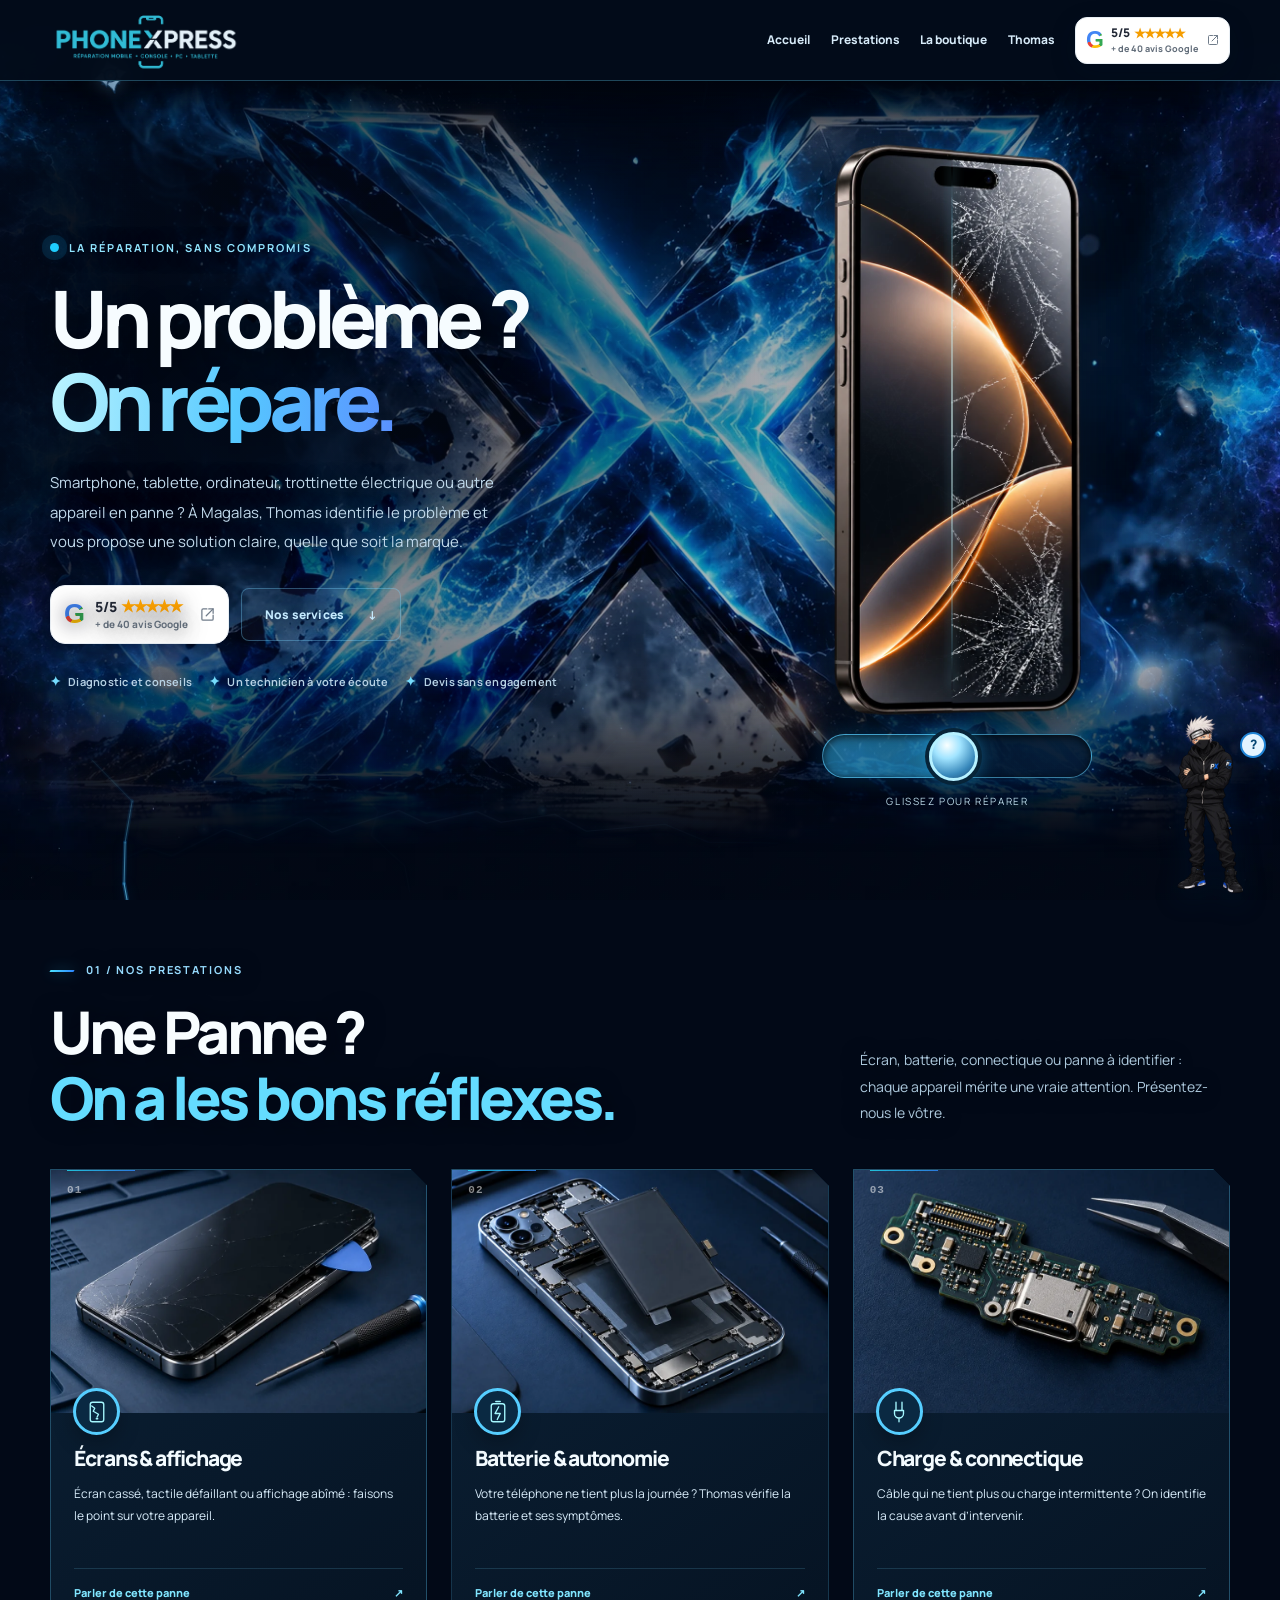
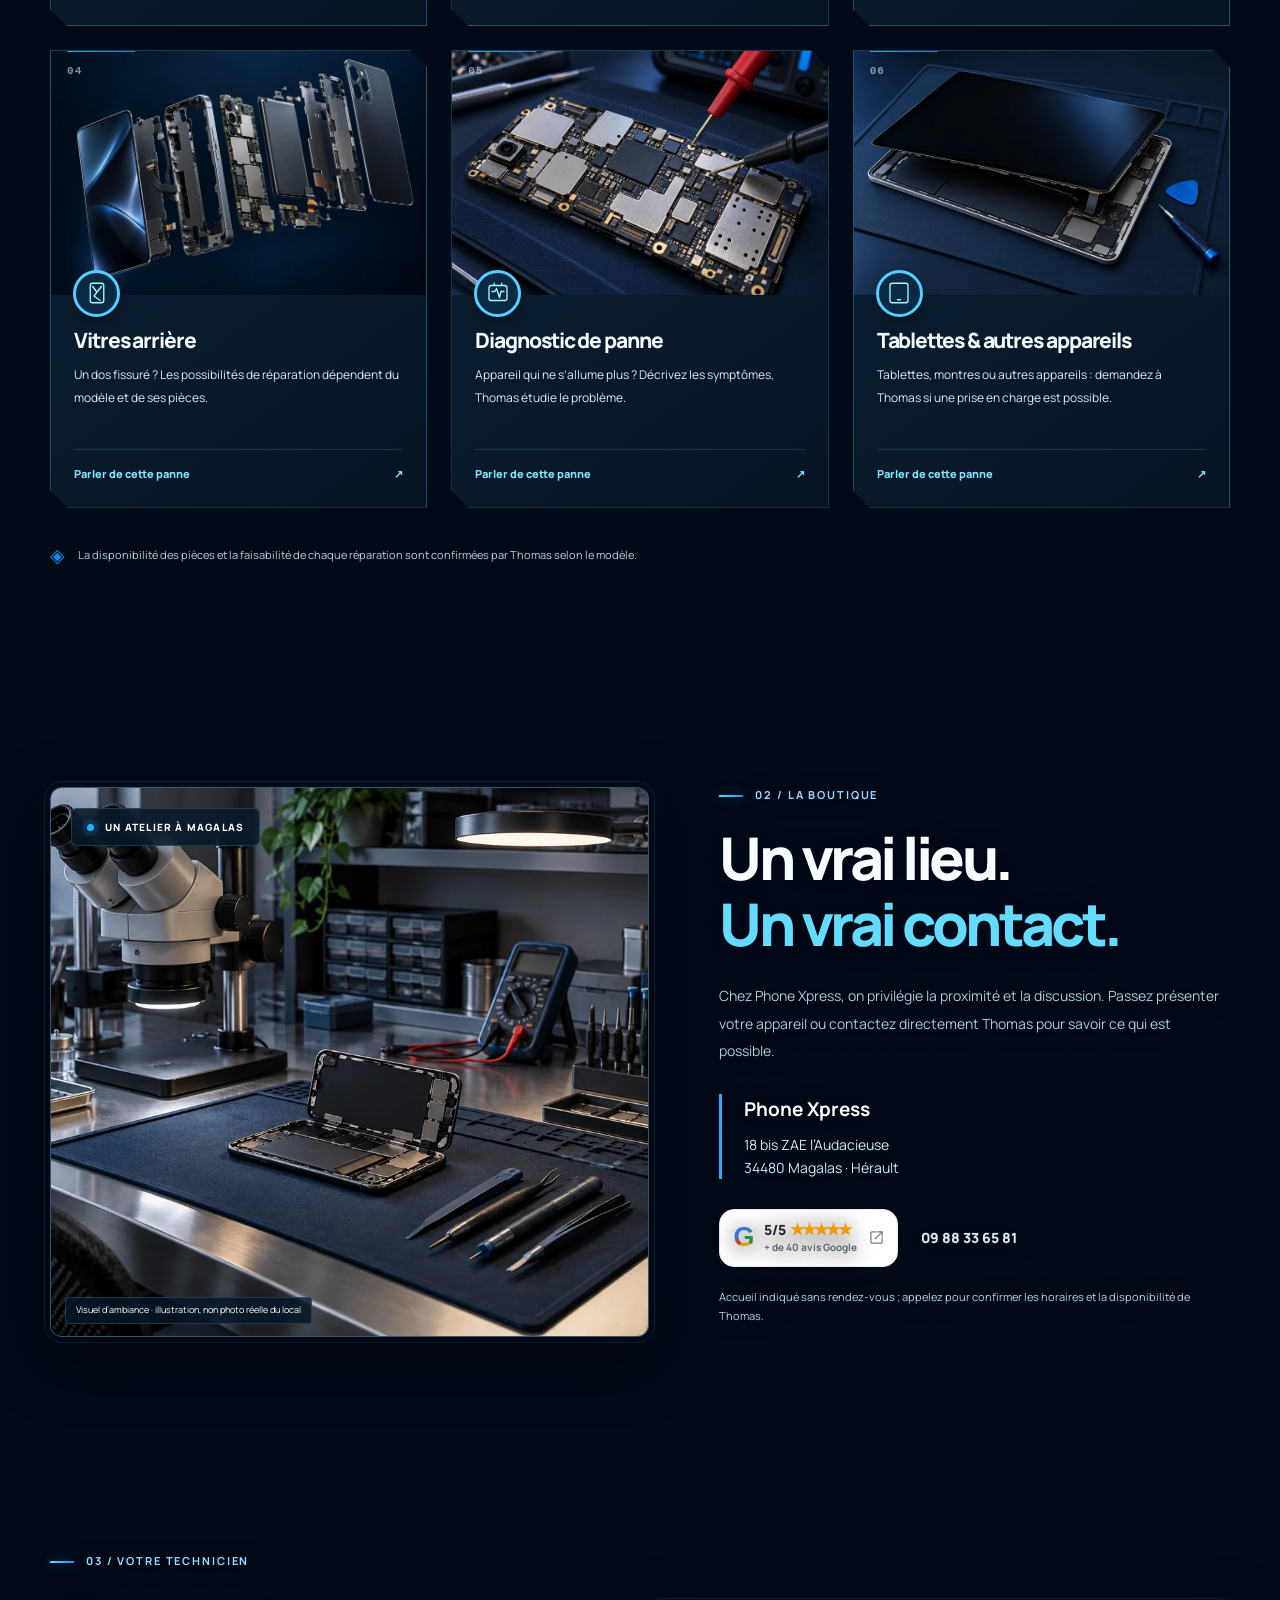
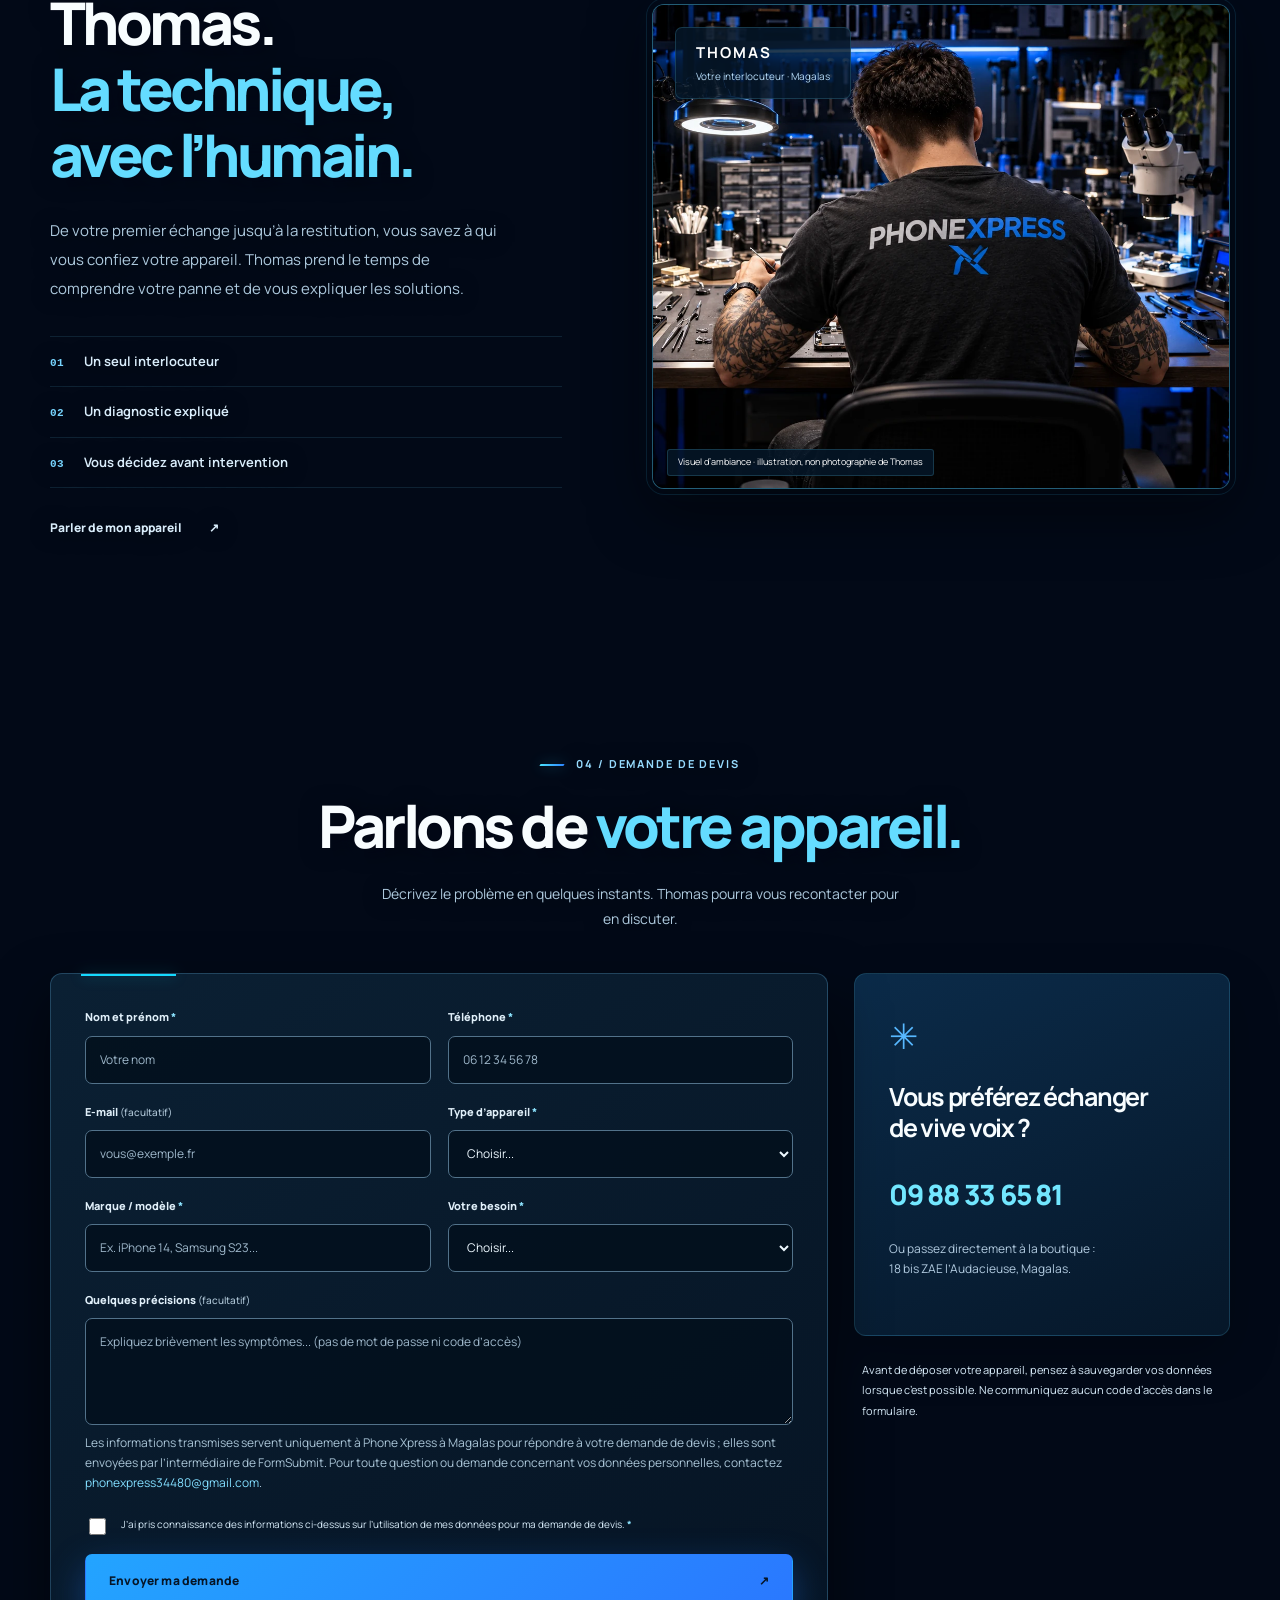
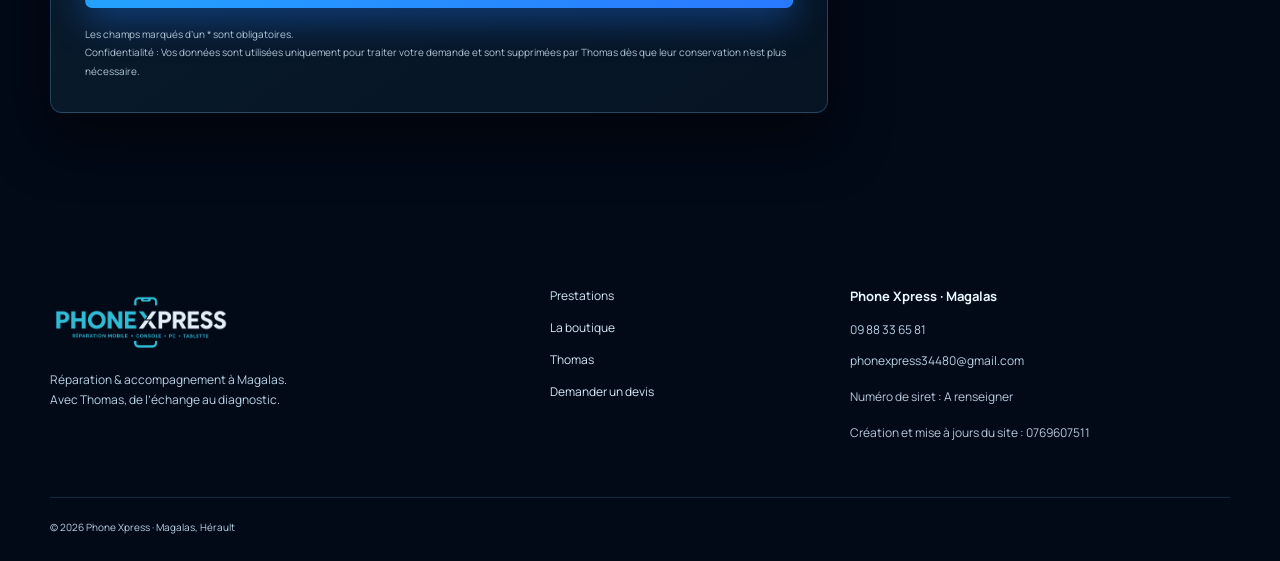
==== commit 4cf36bdd: "Update index.html" ====
--- a/index.html
+++ b/index.html
@@ -2,7 +2,7 @@
 
 <html lang="fr"><head><meta charset="utf-8"/><meta content="width=device-width, initial-scale=1" name="viewport"/><meta content="#060a1c" name="theme-color"/><link href="assets/icons/favicon.svg" rel="icon" type="image/svg+xml"/><link href="assets/icons/favicon-32.png" rel="icon" type="image/png"/><link href="assets/icons/apple-touch-icon.png" rel="apple-touch-icon"/><link href="assets/css/site.css?v=17" rel="stylesheet"/><link href="assets/css/cinematic-v18.css?v=18" rel="stylesheet"/><title>Phone Xpress Magalas | Réparation téléphone, tablette, ordinateur &amp; trottinette</title><meta content="Phone Xpress à Magalas : réparation et diagnostic de smartphones, tablettes, ordinateurs, trottinettes et autres appareils. Toutes marques, devis avec Thomas." name="description"/><link href="https://www.phone-xpress.fr/" rel="canonical"/><meta content="index,follow" name="robots"/><meta content="website" property="og:type"/><meta content="fr_FR" property="og:locale"/><meta content="Phone Xpress Magalas · La technologie entre de bonnes mains" property="og:title"/><meta content="Thomas à Magalas répare et diagnostique smartphones, tablettes, ordinateurs, trottinettes électriques et autres appareils, toutes marques." property="og:description"/><meta content="https://www.phone-xpress.fr/" property="og:url"/><meta content="https://www.phone-xpress.fr/assets/images/og-phone-xpress.jpg" property="og:image"/><meta content="summary_large_image" name="twitter:card"/><link as="image" fetchpriority="high" href="assets/images/px-x-cinematic.webp" rel="preload" type="image/webp"/><link as="image" href="assets/images/iphone-casse-complet-v16.webp" rel="preload" type="image/webp"/><link as="image" href="assets/images/iphone-repare-complet-v16.webp" rel="preload" type="image/webp"/><script type="application/ld+json">{"@context": "https://schema.org", "@graph": [{"@type": "ElectronicsStore", "@id": "https://www.phone-xpress.fr/#boutique", "name": "Phone Xpress", "url": "https://www.phone-xpress.fr/", "telephone": "+33988336581", "email": "phonexpress34480@gmail.com", "address": {"@type": "PostalAddress", "streetAddress": "18 bis ZAE l’Audacieuse", "postalCode": "34480", "addressLocality": "Magalas", "addressCountry": "FR"}, "areaServed": {"@type": "Place", "name": "Magalas et alentours"}}, {"@type": "WebSite", "name": "Phone Xpress", "url": "https://www.phone-xpress.fr/", "inLanguage": "fr-FR"}]}</script><link href="assets/css/finitions-v20.css?v=20" rel="stylesheet"/><link href="assets/css/finitions-v21.css?v=21" rel="stylesheet"/><link href="assets/css/finitions-v22.css?v=22" rel="stylesheet"/></head><body><div aria-hidden="true" class="cyber-backdrop"><span class="cyber-scan"></span><span class="cyber-signal"></span></div><a class="skip" href="#contenu">Aller au contenu</a><header class="site-header" id="haut"><div class="container nav-inner"><a aria-label="Phone Xpress, retour à l’accueil" class="brand" href="#haut"><img alt="Phone Xpress" height="81" src="assets/images/logo-phone-xpress-cyber.png" width="210"/></a><nav aria-label="Navigation principale" class="main-nav" id="navigation"><a href="#haut">Accueil</a><a href="#prestations">Prestations</a><a href="#boutique">La boutique</a><a href="#thomas">Thomas</a><a aria-label="Phone Xpress : 5 étoiles sur 5, + de 40 avis Google. Ouvrir sa fiche Google Maps." class="google-rating-card google-rating-nav" href="https://www.google.com/maps/search/?api=1&amp;query=Phone%20Xpress%20Magalas&amp;query_place_id=ChIJt_m2DQ1zsRIRhqUNkfuuL4I" rel="noopener noreferrer" target="_blank"><span aria-hidden="true" class="google-mark">G</span><span class="google-rating-info"><span class="google-rating-top"><strong>5/5</strong><span aria-hidden="true" class="google-rating-stars">★★★★★</span></span><span class="google-rating-count">+ de 40 avis Google</span></span><svg aria-hidden="true" class="google-card-external" fill="none" height="16" stroke="currentColor" stroke-linecap="round" stroke-linejoin="round" stroke-width="2" viewbox="0 0 24 24" width="16" xmlns="http://www.w3.org/2000/svg"><path d="M14 3h7v7"></path><path d="M10 14 21 3"></path><path d="M21 13v6a2 2 0 0 1-2 2H5a2 2 0 0 1-2-2V5a2 2 0 0 1 2-2h6"></path></svg></a></nav><button aria-controls="navigation" aria-expanded="false" aria-label="Ouvrir le menu" class="menu-toggle" type="button"><span></span><span></span><span></span></button></div></header><main id="contenu">
 <section aria-labelledby="hero-heading" class="hero hero-premium"><div aria-hidden="true" class="hero-cinematic-art"><img alt="" decoding="async" fetchpriority="high" height="941" src="assets/images/px-x-cinematic.webp" width="1672"/></div><div aria-hidden="true" class="honey-glow"></div><div class="container hero-layout"><div class="hero-copy"><div class="eyebrow hero-eyebrow"><span></span> LA RÉPARATION, SANS COMPROMIS</div><h1 id="hero-heading">Un problème ?<br/><span class="hero-accent">On répare.</span></h1><p>Smartphone, tablette, ordinateur, trottinette électrique ou autre appareil en panne ? À Magalas, Thomas identifie le problème et vous propose une solution claire, quelle que soit la marque.</p><div class="hero-actions"><a aria-label="Phone Xpress : 5 étoiles sur 5, + de 40 avis Google. Ouvrir sa fiche Google Maps." class="google-rating-card" href="https://www.google.com/maps/search/?api=1&amp;query=Phone%20Xpress%20Magalas&amp;query_place_id=ChIJt_m2DQ1zsRIRhqUNkfuuL4I" rel="noopener noreferrer" target="_blank"><span aria-hidden="true" class="google-mark">G</span><span class="google-rating-info"><span class="google-rating-top"><strong>5/5</strong><span aria-hidden="true" class="google-rating-stars">★★★★★</span></span><span class="google-rating-count">+ de 40 avis Google</span></span><svg aria-hidden="true" class="google-card-external" fill="none" height="16" stroke="currentColor" stroke-linecap="round" stroke-linejoin="round" stroke-width="2" viewbox="0 0 24 24" width="16" xmlns="http://www.w3.org/2000/svg"><path d="M14 3h7v7"></path><path d="M10 14 21 3"></path><path d="M21 13v6a2 2 0 0 1-2 2H5a2 2 0 0 1-2-2V5a2 2 0 0 1 2-2h6"></path></svg></a><a class="btn btn-ghost" href="#prestations">Nos services <span aria-hidden="true">↓</span></a></div><div class="hero-proof"><span><b>✦</b> Diagnostic et conseils</span><span><b>✦</b> Un technicien à votre écoute</span><span><b>✦</b> Devis sans engagement</span></div></div><div class="hero-media"><div aria-hidden="true" class="hero-shards"><span class="shard s1"></span><span class="shard s2"></span><span class="shard s3"></span><span class="shard s4"></span><span class="shard s5"></span><span class="shard s6"></span><span class="shard s7"></span><span class="shard s8"></span></div><div class="px-repair" style="--reveal:48%"><div aria-label="Comparaison d’un même iPhone à l’écran cassé et après remplacement de son écran, à révéler avec le curseur sous le téléphone." class="px-repair-stage" id="px-repair-display-visual" role="img"><img alt="" class="px-repair-img px-repair-broken" decoding="async" fetchpriority="high" height="1220" src="assets/images/iphone-casse-complet-v16.webp" width="553"/><img alt="" class="px-repair-img px-repair-fixed" decoding="async" fetchpriority="high" height="1220" src="assets/images/iphone-repare-complet-v16.webp" width="553"/><span aria-hidden="true" class="px-repair-seam"></span></div><label class="sr-only" for="px-repair-range">Glisser pour révéler progressivement l’iPhone réparé</label><input aria-controls="px-repair-display-visual" aria-valuetext="48 pour cent de l’écran réparé" class="px-repair-range" id="px-repair-range" max="100" min="0" step="1" type="range" value="48"/><span aria-live="off" class="sr-only" id="px-repair-display">Comparaison avant et après réparation de l’écran.</span><div class="px-repair-hint">GLISSEZ POUR RÉPARER</div></div></div></div></section>
-<section class="services-section section" id="prestations"><div class="container"><div class="section-head reveal"><div><p class="eyebrow">01 / NOS PRESTATIONS</p><h2>Un problème ?<br/><em>On a les bons réflexes.</em></h2></div><p>Écran, batterie, connectique ou panne à identifier : chaque appareil mérite une vraie attention. Présentez-nous le vôtre.</p></div><div class="services-grid"><article class="service-card reveal"><div class="service-visual"><img alt="Écran de smartphone et outils de réparation" decoding="async" height="600" loading="lazy" src="assets/images/ecran.webp" width="900"/><span class="card-numb">01</span><span aria-hidden="true" class="category-icon"><svg fill="none" stroke="currentColor" stroke-linecap="round" stroke-linejoin="round" stroke-width="1.8" viewbox="0 0 32 32"><rect height="26" rx="3" width="18" x="7" y="3"></rect><path d="M15 25h2M9 8l4 3-2 4 7 4-2 4"></path></svg></span></div><div class="service-info"><h3>Écrans &amp; affichage</h3><p>Écran cassé, tactile défaillant ou affichage abîmé : faisons le point sur votre appareil.</p><a class="service-link" data-problem="Écran cassé ou affichage défectueux" href="#devis">Parler de cette panne <span aria-hidden="true">↗</span></a></div></article>
+<section class="services-section section" id="prestations"><div class="container"><div class="section-head reveal"><div><p class="eyebrow">01 / NOS PRESTATIONS</p><h2>Une Panne ?<br/><em>On a les bons réflexes.</em></h2></div><p>Écran, batterie, connectique ou panne à identifier : chaque appareil mérite une vraie attention. Présentez-nous le vôtre.</p></div><div class="services-grid"><article class="service-card reveal"><div class="service-visual"><img alt="Écran de smartphone et outils de réparation" decoding="async" height="600" loading="lazy" src="assets/images/ecran.webp" width="900"/><span class="card-numb">01</span><span aria-hidden="true" class="category-icon"><svg fill="none" stroke="currentColor" stroke-linecap="round" stroke-linejoin="round" stroke-width="1.8" viewbox="0 0 32 32"><rect height="26" rx="3" width="18" x="7" y="3"></rect><path d="M15 25h2M9 8l4 3-2 4 7 4-2 4"></path></svg></span></div><div class="service-info"><h3>Écrans &amp; affichage</h3><p>Écran cassé, tactile défaillant ou affichage abîmé : faisons le point sur votre appareil.</p><a class="service-link" data-problem="Écran cassé ou affichage défectueux" href="#devis">Parler de cette panne <span aria-hidden="true">↗</span></a></div></article>
 <article class="service-card reveal"><div class="service-visual"><img alt="Batterie et composants internes de smartphone" decoding="async" height="600" loading="lazy" src="assets/images/batterie.webp" width="900"/><span class="card-numb">02</span><span aria-hidden="true" class="category-icon"><svg fill="none" stroke="currentColor" stroke-linecap="round" stroke-linejoin="round" stroke-width="1.8" viewbox="0 0 32 32"><rect height="24" rx="3" width="18" x="7" y="5"></rect><path d="M13 2h6M17 9l-5 9h7l-4 8"></path></svg></span></div><div class="service-info"><h3>Batterie &amp; autonomie</h3><p>Votre téléphone ne tient plus la journée ? Thomas vérifie la batterie et ses symptômes.</p><a class="service-link" data-problem="Batterie ou autonomie" href="#devis">Parler de cette panne <span aria-hidden="true">↗</span></a></div></article>
 <article class="service-card reveal"><div class="service-visual"><img alt="Connecteur de charge de smartphone" decoding="async" height="600" loading="lazy" src="assets/images/charge.webp" width="900"/><span class="card-numb">03</span><span aria-hidden="true" class="category-icon"><svg fill="none" stroke="currentColor" stroke-linecap="round" stroke-linejoin="round" stroke-width="1.8" viewbox="0 0 32 32"><path d="M12 3v11m8-11v11M10 14h12v4a6 6 0 0 1-12 0v-4Zm6 10v5"></path></svg></span></div><div class="service-info"><h3>Charge &amp; connectique</h3><p>Câble qui ne tient plus ou charge intermittente ? On identifie la cause avant d’intervenir.</p><a class="service-link" data-problem="Charge ou connecteur" href="#devis">Parler de cette panne <span aria-hidden="true">↗</span></a></div></article>
 <article class="service-card reveal"><div class="service-visual"><img alt="Illustration de composants d’un smartphone" decoding="async" height="600" loading="lazy" src="assets/images/hero-mobile.webp" width="900"/><span class="card-numb">04</span><span aria-hidden="true" class="category-icon"><svg fill="none" stroke="currentColor" stroke-linecap="round" stroke-linejoin="round" stroke-width="1.8" viewbox="0 0 32 32"><rect height="26" rx="3" width="18" x="7" y="3"></rect><path d="m10 7 6 8-4 5 8 6m-4-11 6-8"></path></svg></span></div><div class="service-info"><h3>Vitres arrière</h3><p>Un dos fissuré ? Les possibilités de réparation dépendent du modèle et de ses pièces.</p><a class="service-link" data-problem="Vitre arrière" href="#devis">Parler de cette panne <span aria-hidden="true">↗</span></a></div></article>
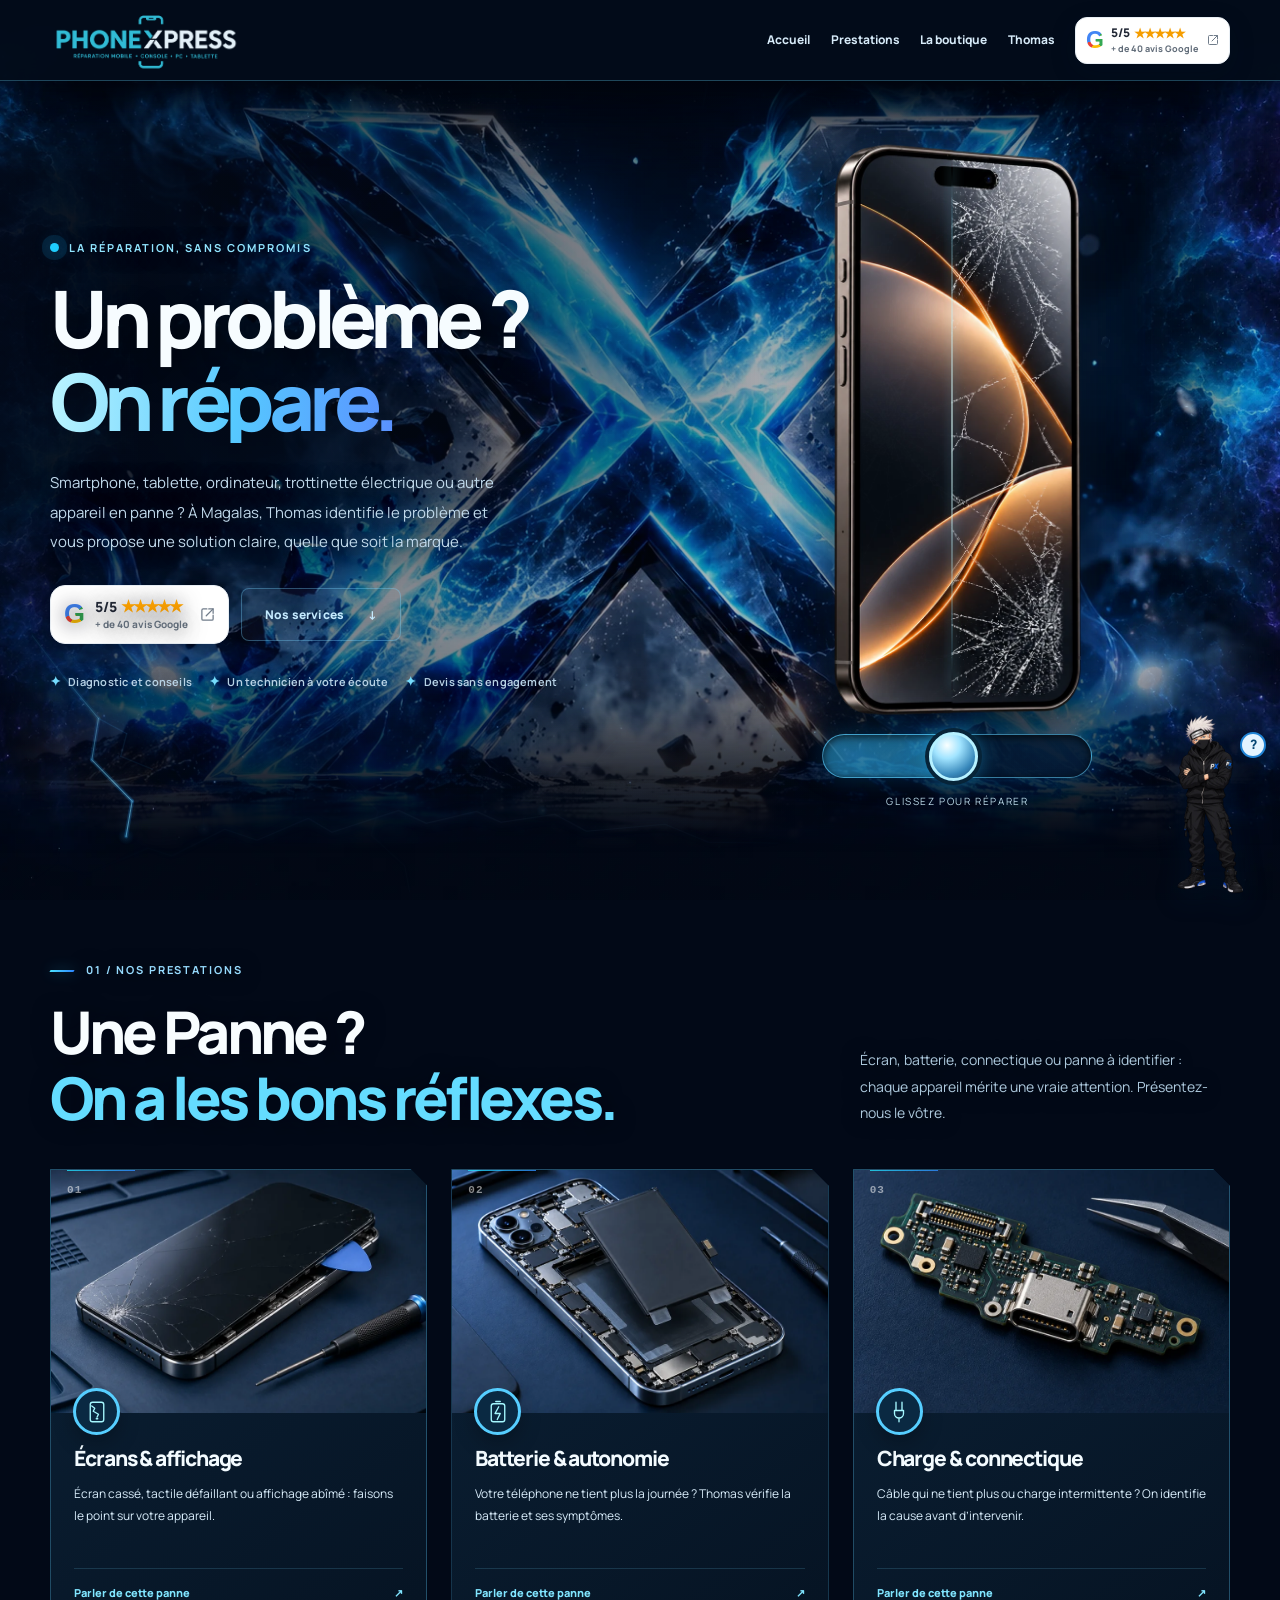
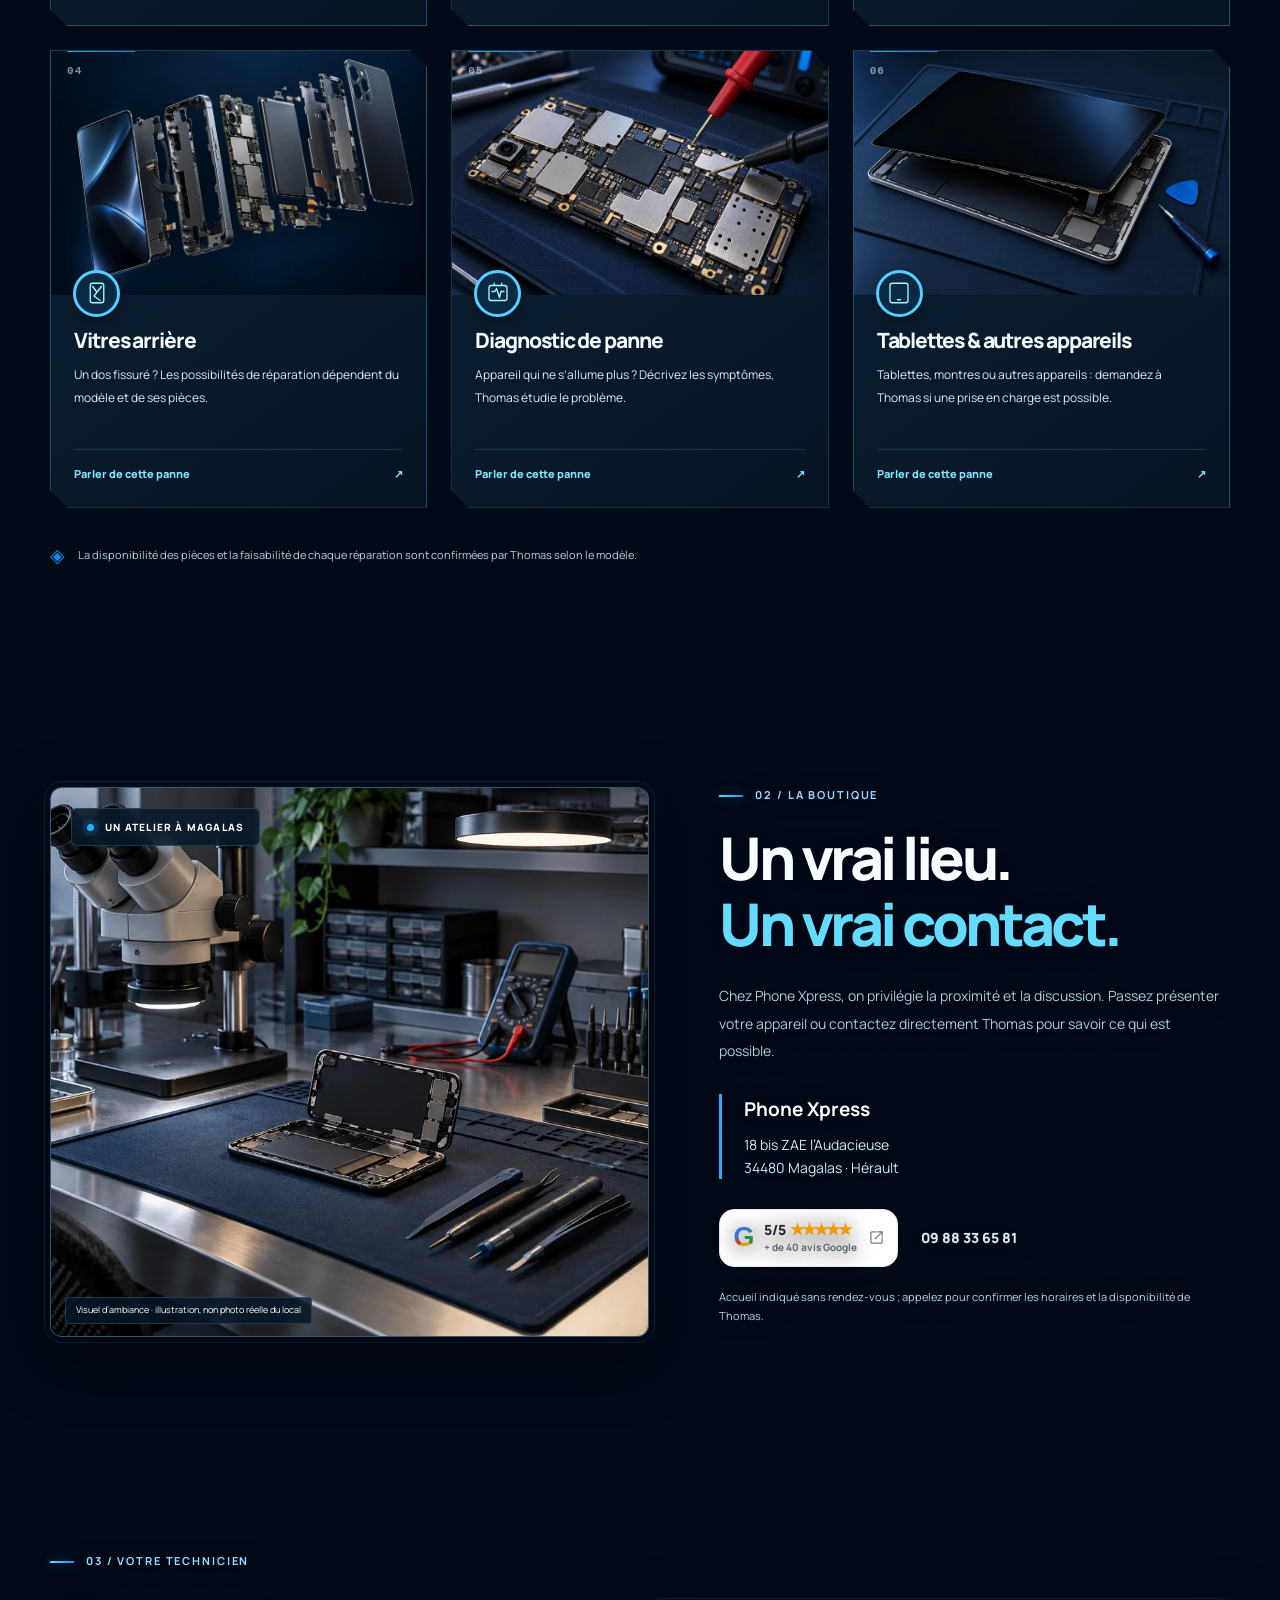
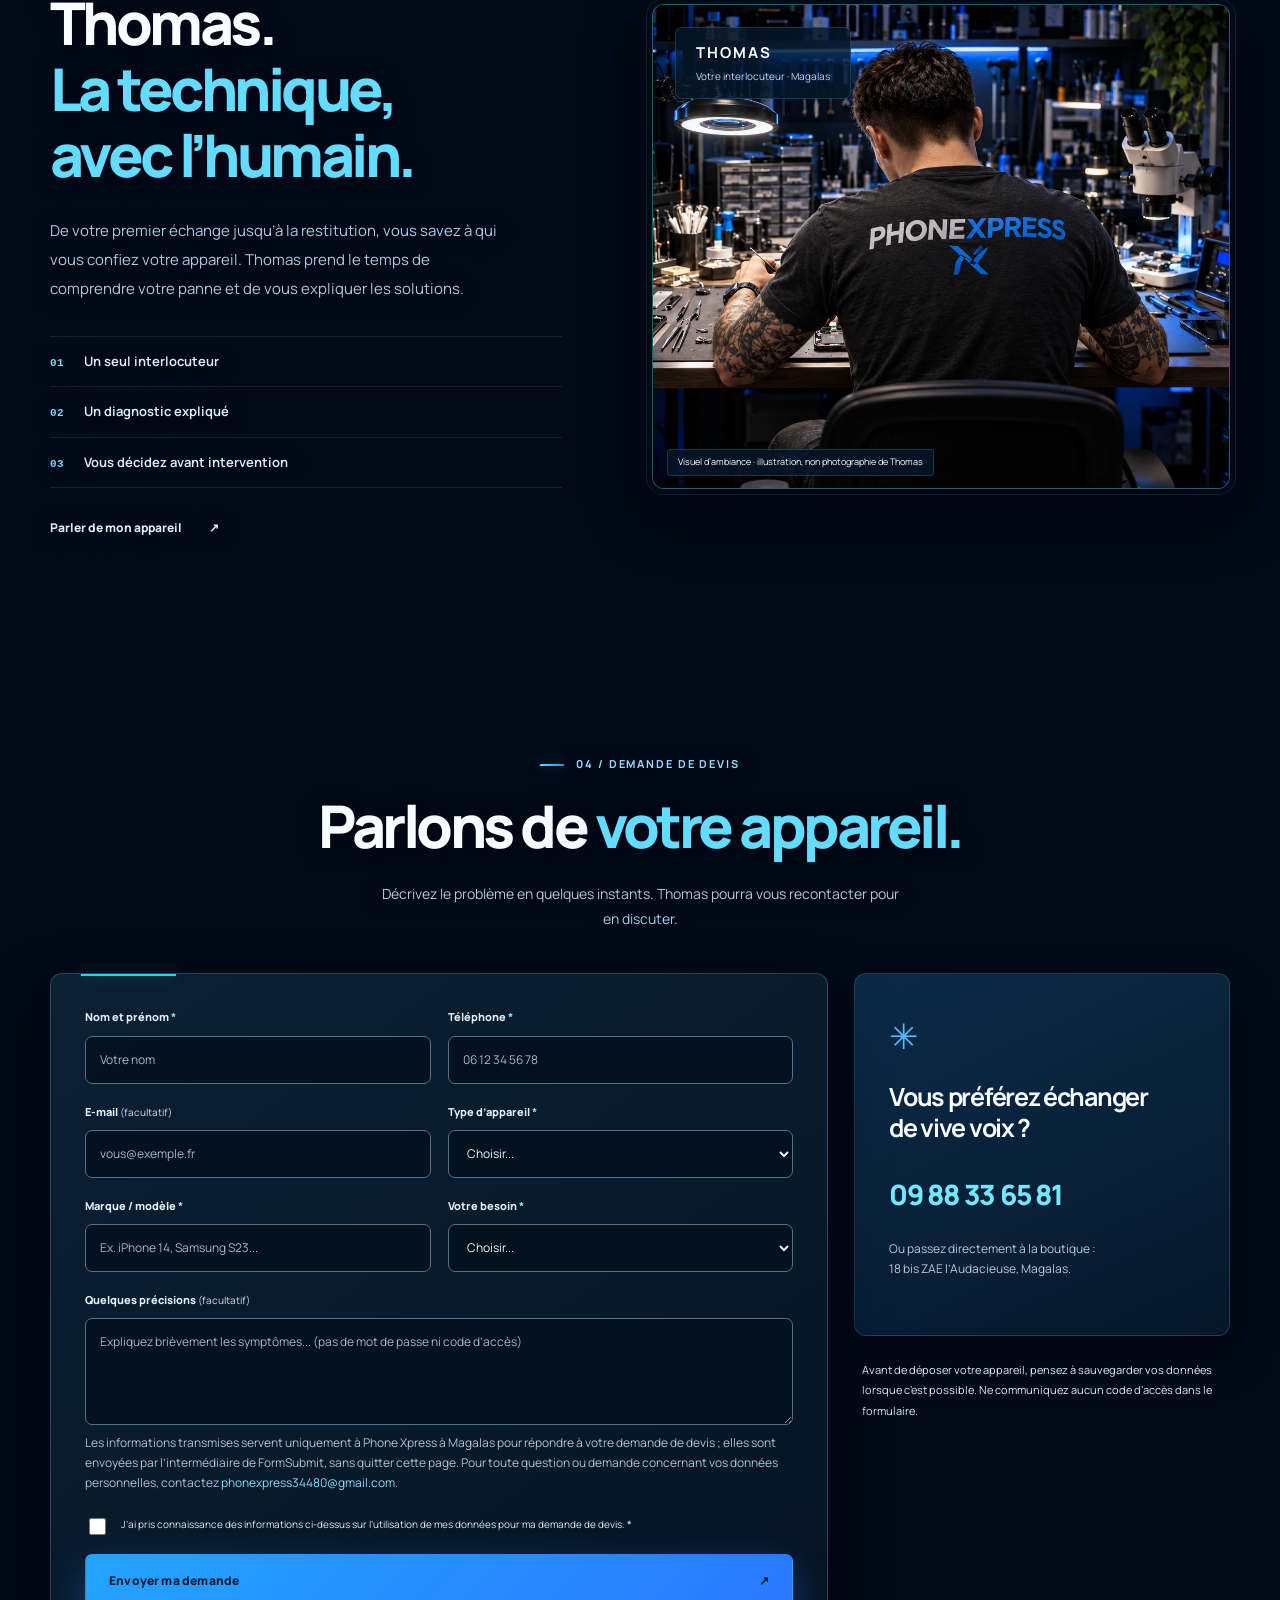
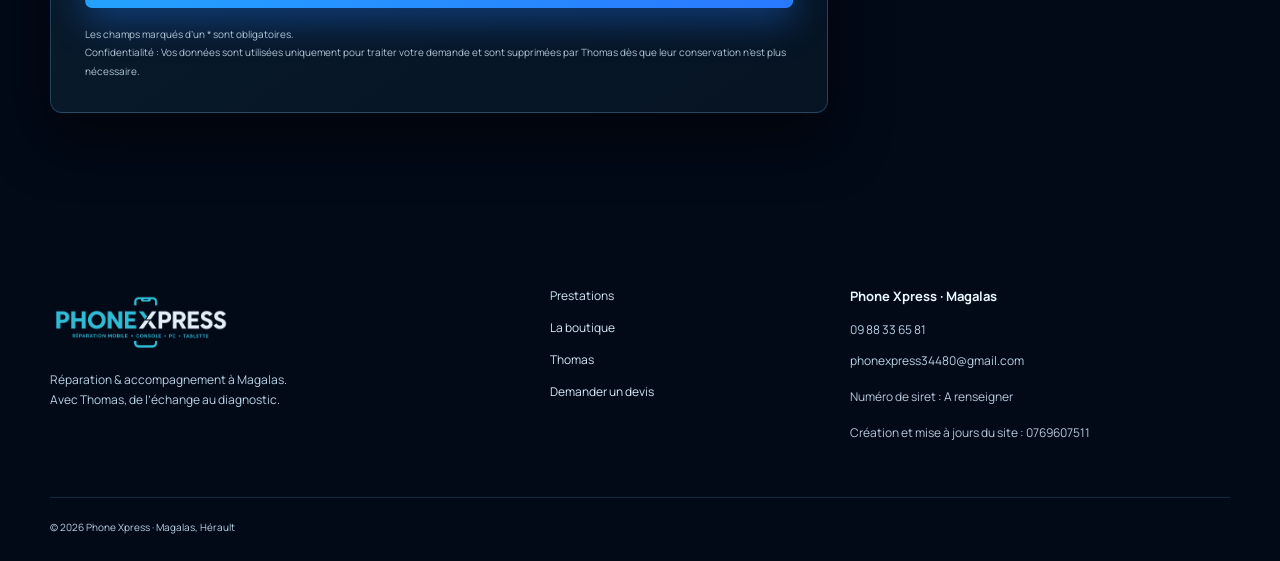
==== commit 4db4da45: "Add files via upload" ====
--- a/index.html
+++ b/index.html
@@ -1,33 +1,50 @@
-<!DOCTYPE html>
-
-<html lang="fr"><head><meta charset="utf-8"/><meta content="width=device-width, initial-scale=1" name="viewport"/><meta content="#060a1c" name="theme-color"/><link href="assets/icons/favicon.svg" rel="icon" type="image/svg+xml"/><link href="assets/icons/favicon-32.png" rel="icon" type="image/png"/><link href="assets/icons/apple-touch-icon.png" rel="apple-touch-icon"/><link href="assets/css/site.css?v=17" rel="stylesheet"/><link href="assets/css/cinematic-v18.css?v=18" rel="stylesheet"/><title>Phone Xpress Magalas | Réparation téléphone, tablette, ordinateur &amp; trottinette</title><meta content="Phone Xpress à Magalas : réparation et diagnostic de smartphones, tablettes, ordinateurs, trottinettes et autres appareils. Toutes marques, devis avec Thomas." name="description"/><link href="https://www.phone-xpress.fr/" rel="canonical"/><meta content="index,follow" name="robots"/><meta content="website" property="og:type"/><meta content="fr_FR" property="og:locale"/><meta content="Phone Xpress Magalas · La technologie entre de bonnes mains" property="og:title"/><meta content="Thomas à Magalas répare et diagnostique smartphones, tablettes, ordinateurs, trottinettes électriques et autres appareils, toutes marques." property="og:description"/><meta content="https://www.phone-xpress.fr/" property="og:url"/><meta content="https://www.phone-xpress.fr/assets/images/og-phone-xpress.jpg" property="og:image"/><meta content="summary_large_image" name="twitter:card"/><link as="image" fetchpriority="high" href="assets/images/px-x-cinematic.webp" rel="preload" type="image/webp"/><link as="image" href="assets/images/iphone-casse-complet-v16.webp" rel="preload" type="image/webp"/><link as="image" href="assets/images/iphone-repare-complet-v16.webp" rel="preload" type="image/webp"/><script type="application/ld+json">{"@context": "https://schema.org", "@graph": [{"@type": "ElectronicsStore", "@id": "https://www.phone-xpress.fr/#boutique", "name": "Phone Xpress", "url": "https://www.phone-xpress.fr/", "telephone": "+33988336581", "email": "phonexpress34480@gmail.com", "address": {"@type": "PostalAddress", "streetAddress": "18 bis ZAE l’Audacieuse", "postalCode": "34480", "addressLocality": "Magalas", "addressCountry": "FR"}, "areaServed": {"@type": "Place", "name": "Magalas et alentours"}}, {"@type": "WebSite", "name": "Phone Xpress", "url": "https://www.phone-xpress.fr/", "inLanguage": "fr-FR"}]}</script><link href="assets/css/finitions-v20.css?v=20" rel="stylesheet"/><link href="assets/css/finitions-v21.css?v=21" rel="stylesheet"/><link href="assets/css/finitions-v22.css?v=22" rel="stylesheet"/></head><body><div aria-hidden="true" class="cyber-backdrop"><span class="cyber-scan"></span><span class="cyber-signal"></span></div><a class="skip" href="#contenu">Aller au contenu</a><header class="site-header" id="haut"><div class="container nav-inner"><a aria-label="Phone Xpress, retour à l’accueil" class="brand" href="#haut"><img alt="Phone Xpress" height="81" src="assets/images/logo-phone-xpress-cyber.png" width="210"/></a><nav aria-label="Navigation principale" class="main-nav" id="navigation"><a href="#haut">Accueil</a><a href="#prestations">Prestations</a><a href="#boutique">La boutique</a><a href="#thomas">Thomas</a><a aria-label="Phone Xpress : 5 étoiles sur 5, + de 40 avis Google. Ouvrir sa fiche Google Maps." class="google-rating-card google-rating-nav" href="https://www.google.com/maps/search/?api=1&amp;query=Phone%20Xpress%20Magalas&amp;query_place_id=ChIJt_m2DQ1zsRIRhqUNkfuuL4I" rel="noopener noreferrer" target="_blank"><span aria-hidden="true" class="google-mark">G</span><span class="google-rating-info"><span class="google-rating-top"><strong>5/5</strong><span aria-hidden="true" class="google-rating-stars">★★★★★</span></span><span class="google-rating-count">+ de 40 avis Google</span></span><svg aria-hidden="true" class="google-card-external" fill="none" height="16" stroke="currentColor" stroke-linecap="round" stroke-linejoin="round" stroke-width="2" viewbox="0 0 24 24" width="16" xmlns="http://www.w3.org/2000/svg"><path d="M14 3h7v7"></path><path d="M10 14 21 3"></path><path d="M21 13v6a2 2 0 0 1-2 2H5a2 2 0 0 1-2-2V5a2 2 0 0 1 2-2h6"></path></svg></a></nav><button aria-controls="navigation" aria-expanded="false" aria-label="Ouvrir le menu" class="menu-toggle" type="button"><span></span><span></span><span></span></button></div></header><main id="contenu">
-<section aria-labelledby="hero-heading" class="hero hero-premium"><div aria-hidden="true" class="hero-cinematic-art"><img alt="" decoding="async" fetchpriority="high" height="941" src="assets/images/px-x-cinematic.webp" width="1672"/></div><div aria-hidden="true" class="honey-glow"></div><div class="container hero-layout"><div class="hero-copy"><div class="eyebrow hero-eyebrow"><span></span> LA RÉPARATION, SANS COMPROMIS</div><h1 id="hero-heading">Un problème ?<br/><span class="hero-accent">On répare.</span></h1><p>Smartphone, tablette, ordinateur, trottinette électrique ou autre appareil en panne ? À Magalas, Thomas identifie le problème et vous propose une solution claire, quelle que soit la marque.</p><div class="hero-actions"><a aria-label="Phone Xpress : 5 étoiles sur 5, + de 40 avis Google. Ouvrir sa fiche Google Maps." class="google-rating-card" href="https://www.google.com/maps/search/?api=1&amp;query=Phone%20Xpress%20Magalas&amp;query_place_id=ChIJt_m2DQ1zsRIRhqUNkfuuL4I" rel="noopener noreferrer" target="_blank"><span aria-hidden="true" class="google-mark">G</span><span class="google-rating-info"><span class="google-rating-top"><strong>5/5</strong><span aria-hidden="true" class="google-rating-stars">★★★★★</span></span><span class="google-rating-count">+ de 40 avis Google</span></span><svg aria-hidden="true" class="google-card-external" fill="none" height="16" stroke="currentColor" stroke-linecap="round" stroke-linejoin="round" stroke-width="2" viewbox="0 0 24 24" width="16" xmlns="http://www.w3.org/2000/svg"><path d="M14 3h7v7"></path><path d="M10 14 21 3"></path><path d="M21 13v6a2 2 0 0 1-2 2H5a2 2 0 0 1-2-2V5a2 2 0 0 1 2-2h6"></path></svg></a><a class="btn btn-ghost" href="#prestations">Nos services <span aria-hidden="true">↓</span></a></div><div class="hero-proof"><span><b>✦</b> Diagnostic et conseils</span><span><b>✦</b> Un technicien à votre écoute</span><span><b>✦</b> Devis sans engagement</span></div></div><div class="hero-media"><div aria-hidden="true" class="hero-shards"><span class="shard s1"></span><span class="shard s2"></span><span class="shard s3"></span><span class="shard s4"></span><span class="shard s5"></span><span class="shard s6"></span><span class="shard s7"></span><span class="shard s8"></span></div><div class="px-repair" style="--reveal:48%"><div aria-label="Comparaison d’un même iPhone à l’écran cassé et après remplacement de son écran, à révéler avec le curseur sous le téléphone." class="px-repair-stage" id="px-repair-display-visual" role="img"><img alt="" class="px-repair-img px-repair-broken" decoding="async" fetchpriority="high" height="1220" src="assets/images/iphone-casse-complet-v16.webp" width="553"/><img alt="" class="px-repair-img px-repair-fixed" decoding="async" fetchpriority="high" height="1220" src="assets/images/iphone-repare-complet-v16.webp" width="553"/><span aria-hidden="true" class="px-repair-seam"></span></div><label class="sr-only" for="px-repair-range">Glisser pour révéler progressivement l’iPhone réparé</label><input aria-controls="px-repair-display-visual" aria-valuetext="48 pour cent de l’écran réparé" class="px-repair-range" id="px-repair-range" max="100" min="0" step="1" type="range" value="48"/><span aria-live="off" class="sr-only" id="px-repair-display">Comparaison avant et après réparation de l’écran.</span><div class="px-repair-hint">GLISSEZ POUR RÉPARER</div></div></div></div></section>
-<section class="services-section section" id="prestations"><div class="container"><div class="section-head reveal"><div><p class="eyebrow">01 / NOS PRESTATIONS</p><h2>Une Panne ?<br/><em>On a les bons réflexes.</em></h2></div><p>Écran, batterie, connectique ou panne à identifier : chaque appareil mérite une vraie attention. Présentez-nous le vôtre.</p></div><div class="services-grid"><article class="service-card reveal"><div class="service-visual"><img alt="Écran de smartphone et outils de réparation" decoding="async" height="600" loading="lazy" src="assets/images/ecran.webp" width="900"/><span class="card-numb">01</span><span aria-hidden="true" class="category-icon"><svg fill="none" stroke="currentColor" stroke-linecap="round" stroke-linejoin="round" stroke-width="1.8" viewbox="0 0 32 32"><rect height="26" rx="3" width="18" x="7" y="3"></rect><path d="M15 25h2M9 8l4 3-2 4 7 4-2 4"></path></svg></span></div><div class="service-info"><h3>Écrans &amp; affichage</h3><p>Écran cassé, tactile défaillant ou affichage abîmé : faisons le point sur votre appareil.</p><a class="service-link" data-problem="Écran cassé ou affichage défectueux" href="#devis">Parler de cette panne <span aria-hidden="true">↗</span></a></div></article>
-<article class="service-card reveal"><div class="service-visual"><img alt="Batterie et composants internes de smartphone" decoding="async" height="600" loading="lazy" src="assets/images/batterie.webp" width="900"/><span class="card-numb">02</span><span aria-hidden="true" class="category-icon"><svg fill="none" stroke="currentColor" stroke-linecap="round" stroke-linejoin="round" stroke-width="1.8" viewbox="0 0 32 32"><rect height="24" rx="3" width="18" x="7" y="5"></rect><path d="M13 2h6M17 9l-5 9h7l-4 8"></path></svg></span></div><div class="service-info"><h3>Batterie &amp; autonomie</h3><p>Votre téléphone ne tient plus la journée ? Thomas vérifie la batterie et ses symptômes.</p><a class="service-link" data-problem="Batterie ou autonomie" href="#devis">Parler de cette panne <span aria-hidden="true">↗</span></a></div></article>
-<article class="service-card reveal"><div class="service-visual"><img alt="Connecteur de charge de smartphone" decoding="async" height="600" loading="lazy" src="assets/images/charge.webp" width="900"/><span class="card-numb">03</span><span aria-hidden="true" class="category-icon"><svg fill="none" stroke="currentColor" stroke-linecap="round" stroke-linejoin="round" stroke-width="1.8" viewbox="0 0 32 32"><path d="M12 3v11m8-11v11M10 14h12v4a6 6 0 0 1-12 0v-4Zm6 10v5"></path></svg></span></div><div class="service-info"><h3>Charge &amp; connectique</h3><p>Câble qui ne tient plus ou charge intermittente ? On identifie la cause avant d’intervenir.</p><a class="service-link" data-problem="Charge ou connecteur" href="#devis">Parler de cette panne <span aria-hidden="true">↗</span></a></div></article>
-<article class="service-card reveal"><div class="service-visual"><img alt="Illustration de composants d’un smartphone" decoding="async" height="600" loading="lazy" src="assets/images/hero-mobile.webp" width="900"/><span class="card-numb">04</span><span aria-hidden="true" class="category-icon"><svg fill="none" stroke="currentColor" stroke-linecap="round" stroke-linejoin="round" stroke-width="1.8" viewbox="0 0 32 32"><rect height="26" rx="3" width="18" x="7" y="3"></rect><path d="m10 7 6 8-4 5 8 6m-4-11 6-8"></path></svg></span></div><div class="service-info"><h3>Vitres arrière</h3><p>Un dos fissuré ? Les possibilités de réparation dépendent du modèle et de ses pièces.</p><a class="service-link" data-problem="Vitre arrière" href="#devis">Parler de cette panne <span aria-hidden="true">↗</span></a></div></article>
-<article class="service-card reveal"><div class="service-visual"><img alt="Diagnostic d’une carte électronique" decoding="async" height="600" loading="lazy" src="assets/images/diagnostic.webp" width="900"/><span class="card-numb">05</span><span aria-hidden="true" class="category-icon"><svg fill="none" stroke="currentColor" stroke-linecap="round" stroke-linejoin="round" stroke-width="1.8" viewbox="0 0 32 32"><rect height="20" rx="3" width="24" x="4" y="6"></rect><path d="M8 14h4l2-4 4 12 2-8h4M11 3v3m10-3v3"></path></svg></span></div><div class="service-info"><h3>Diagnostic de panne</h3><p>Appareil qui ne s’allume plus ? Décrivez les symptômes, Thomas étudie le problème.</p><a class="service-link" data-problem="Diagnostic — panne à identifier" href="#devis">Parler de cette panne <span aria-hidden="true">↗</span></a></div></article>
-<article class="service-card reveal"><div class="service-visual"><img alt="Tablette en cours de réparation" decoding="async" height="600" loading="lazy" src="assets/images/tablette.webp" width="900"/><span class="card-numb">06</span><span aria-hidden="true" class="category-icon"><svg fill="none" stroke="currentColor" stroke-linecap="round" stroke-linejoin="round" stroke-width="1.8" viewbox="0 0 32 32"><rect height="26" rx="3" width="24" x="4" y="3"></rect><path d="M14 25h4"></path></svg></span></div><div class="service-info"><h3>Tablettes &amp; autres appareils</h3><p>Tablettes, montres ou autres appareils : demandez à Thomas si une prise en charge est possible.</p><a class="service-link" data-problem="Autre problème" href="#devis">Parler de cette panne <span aria-hidden="true">↗</span></a></div></article></div><div class="services-note"><span>◈</span> La disponibilité des pièces et la faisabilité de chaque réparation sont confirmées par Thomas selon le modèle.</div></div></section>
-<section class="shop-section section" id="boutique"><div class="container shop-grid"><div class="shop-photo reveal"><img alt="Illustration d’ambiance d’un établi de réparation électronique équipé" decoding="async" height="1024" loading="lazy" src="assets/images/atelier.webp" width="1536"/><div class="photo-stamp"><span class="dot"></span> UN ATELIER À MAGALAS</div><span class="photo-disclaimer">Visuel d’ambiance · illustration, non photo réelle du local</span></div><div class="shop-copy reveal"><p class="eyebrow light">02 / LA BOUTIQUE</p><h2>Un vrai lieu.<br/><em>Un vrai contact.</em></h2><p>Chez Phone Xpress, on privilégie la proximité et la discussion. Passez présenter votre appareil ou contactez directement Thomas pour savoir ce qui est possible.</p><address><strong>Phone Xpress</strong><span>18 bis ZAE l’Audacieuse<br/>34480 Magalas · Hérault</span></address><div class="shop-links"><a aria-label="Phone Xpress : 5 étoiles sur 5, + de 40 avis Google. Ouvrir sa fiche Google Maps." class="google-rating-card" href="https://www.google.com/maps/search/?api=1&amp;query=Phone%20Xpress%20Magalas&amp;query_place_id=ChIJt_m2DQ1zsRIRhqUNkfuuL4I" rel="noopener noreferrer" target="_blank"><span aria-hidden="true" class="google-mark">G</span><span class="google-rating-info"><span class="google-rating-top"><strong>5/5</strong><span aria-hidden="true" class="google-rating-stars">★★★★★</span></span><span class="google-rating-count">+ de 40 avis Google</span></span><svg aria-hidden="true" class="google-card-external" fill="none" height="16" stroke="currentColor" stroke-linecap="round" stroke-linejoin="round" stroke-width="2" viewbox="0 0 24 24" width="16" xmlns="http://www.w3.org/2000/svg"><path d="M14 3h7v7"></path><path d="M10 14 21 3"></path><path d="M21 13v6a2 2 0 0 1-2 2H5a2 2 0 0 1-2-2V5a2 2 0 0 1 2-2h6"></path></svg></a><span class="shop-call">09 88 33 65 81</span></div><p class="shop-note">Accueil indiqué sans rendez-vous ; appelez pour confirmer les horaires et la disponibilité de Thomas.</p></div></div></section>
-<section class="person-section section" id="thomas"><div class="container person-grid"><div class="person-copy reveal"><p class="eyebrow">03 / VOTRE TECHNICIEN</p><h2>Thomas.<br/><em>La technique, avec l’humain.</em></h2><p>De votre premier échange jusqu’à la restitution, vous savez à qui vous confiez votre appareil. Thomas prend le temps de comprendre votre panne et de vous expliquer les solutions.</p><div class="person-points"><span><b>01</b> Un seul interlocuteur</span><span><b>02</b> Un diagnostic expliqué</span><span><b>03</b> Vous décidez avant intervention</span></div><a class="text-cta" href="#devis">Parler de mon appareil <span aria-hidden="true">↗</span></a></div><div class="person-photo reveal"><img alt="Illustration d’un technicien Phone Xpress travaillant sur un smartphone à son établi" decoding="async" height="1024" loading="lazy" src="assets/images/atelier-humain.webp" width="1536"/><div class="person-stamp"><strong>THOMAS</strong><span>Votre interlocuteur · Magalas</span></div><span class="photo-disclaimer">Visuel d’ambiance · illustration, non photographie de Thomas</span></div></div></section>
-<section class="quote-section section" id="devis"><div class="container"><div class="quote-top reveal"><p class="eyebrow light">04 / DEMANDE DE DEVIS</p><h2>Parlons de <em>votre appareil.</em></h2><p>Décrivez le problème en quelques instants. Thomas pourra vous recontacter pour en discuter.</p></div><div class="quote-grid"><div class="quote-form-wrap reveal"><form accept-charset="UTF-8" action="https://formsubmit.co/phonexpress34480@gmail.com" class="quote-form" id="quote-form" method="POST">
-<input name="_subject" type="hidden" value="Phone Xpress — Nouvelle demande de devis"/>
-<input name="_template" type="hidden" value="table"/>
-<input name="Origine" type="hidden" value="Phone Xpress — site internet"/>
-<div aria-hidden="true" class="trap"><label for="px-honey">Laissez ce champ vide</label><input autocomplete="off" id="px-honey" name="_honey" tabindex="-1" type="text"/></div>
-<div class="field-grid">
-<div class="field"><label for="quote-name">Nom et prénom <span>*</span></label><input autocomplete="name" id="quote-name" maxlength="120" minlength="2" name="Nom et prénom" placeholder="Votre nom" required=""/></div>
-<div class="field"><label for="quote-phone">Téléphone <span>*</span></label><input autocomplete="tel" id="quote-phone" inputmode="tel" maxlength="30" name="Téléphone" placeholder="06 12 34 56 78" required="" type="tel"/></div>
-<div class="field"><label for="quote-email">E-mail <small>(facultatif)</small></label><input autocomplete="email" id="quote-email" maxlength="254" name="email" placeholder="vous@exemple.fr" type="email"/></div>
-<div class="field"><label for="quote-device">Type d’appareil <span>*</span></label><select id="quote-device" name="Type d’appareil" required=""><option value="">Choisir...</option><option>Smartphone</option><option>Tablette</option><option>Ordinateur portable ou fixe</option><option>Montre connectée</option><option>Trottinette électrique</option><option>Autre appareil — à confirmer</option></select></div>
-<div class="field"><label for="quote-model">Marque / modèle <span>*</span></label><input id="quote-model" maxlength="120" name="Marque et modèle" placeholder="Ex. iPhone 14, Samsung S23..." required=""/></div>
-<div class="field"><label for="quote-fault">Votre besoin <span>*</span></label><select id="quote-fault" name="Nature de la panne" required=""><option value="">Choisir...</option><option>Écran cassé ou affichage défectueux</option><option>Batterie ou autonomie</option><option>Charge ou connecteur</option><option>Vitre arrière</option><option>Diagnostic — panne à identifier</option><option>Autre problème</option></select></div>
-<div class="field full"><label for="quote-description">Quelques précisions <small>(facultatif)</small></label><textarea id="quote-description" maxlength="2000" name="Description complémentaire" placeholder="Expliquez brièvement les symptômes... (pas de mot de passe ni code d’accès)" rows="4"></textarea></div>
-</div>
-<p class="form-privacy-inline">Les informations transmises servent uniquement à Phone Xpress à Magalas pour répondre à votre demande de devis ; elles sont envoyées par l’intermédiaire de FormSubmit. Pour toute question ou demande concernant vos données personnelles, contactez <a href="mailto:phonexpress34480@gmail.com">phonexpress34480@gmail.com</a>.</p>
-<label class="consent"><input id="quote-privacy" name="Information données personnelles lue" required="" type="checkbox" value="Oui"/><span>J’ai pris connaissance des informations ci-dessus sur l’utilisation de mes données pour ma demande de devis. <b>*</b></span></label>
-<div aria-live="polite" class="quote-status" id="quote-status" role="status" tabindex="-1"></div>
-<button class="btn btn-primary send-btn" type="submit"><span>Envoyer ma demande</span><span aria-hidden="true">↗</span></button>
-<p class="form-small">Les champs marqués d’un * sont obligatoires.<br>Confidentialité : Vos données sont utilisées uniquement pour traiter votre demande et sont supprimées par Thomas dès que leur conservation n’est plus nécessaire.</p>
-</form></div><aside class="quote-aside reveal"><div class="quote-aside-card"><span class="quote-asterisk">✳</span><h3>Vous préférez échanger de vive voix ?</h3><span class="big-phone">09 88 33 65 81</span><p>Ou passez directement à la boutique :<br/>18 bis ZAE l’Audacieuse, Magalas.</p></div><div class="quote-tip">Avant de déposer votre appareil, pensez à sauvegarder vos données lorsque c’est possible. Ne communiquez aucun code d’accès dans le formulaire.</div></aside></div></div></section>
-</main><footer class="site-footer"><div class="container footer-main"><div><a class="footer-logo" href="#haut"><img alt="Phone Xpress" height="73" src="assets/images/logo-phone-xpress-cyber.png" width="190"/></a><p>Réparation &amp; accompagnement à Magalas.<br/>Avec Thomas, de l’échange au diagnostic.</p></div><div class="footer-nav"><a href="#prestations">Prestations</a><a href="#boutique">La boutique</a><a href="#thomas">Thomas</a><a href="#devis">Demander un devis</a></div><div class="footer-coord"><strong>Phone Xpress · Magalas</strong><span class="footer-phone">09 88 33 65 81</span><a href="mailto:phonexpress34480@gmail.com">phonexpress34480@gmail.com</a><span class="footer-extra">Numéro de siret : A renseigner</span><span class="footer-extra">Création et mise à jours du site : 0769607511</span></div></div><div class="container footer-bottom"><span>© 2026 Phone Xpress · Magalas, Hérault</span></div></footer><aside aria-label="Aide Phone Xpress" class="px-mascot"><div class="mascot-dialog" hidden="" id="px-mascot-dialog"><button aria-label="Fermer la bulle" class="mascot-close" type="button">×</button><div class="mascot-first"><span class="mini-label">Un coup de main ?</span><strong>Une question sur votre appareil ?</strong><p>Thomas est là pour vous répondre.</p><a class="mascot-devis" href="#devis">Demander un devis</a></div></div><button aria-controls="px-mascot-dialog" aria-expanded="false" aria-label="Une question ? Ouvrir l’aide Phone Xpress" class="mascot-launcher" type="button"><span aria-hidden="true" class="mascot-mark">?</span><span aria-hidden="true" class="mascot-poses"><img alt="" class="mascot-pose mascot-pose-closed" height="960" src="assets/images/mascotte-px-fermee.webp" width="640"/><img alt="" class="mascot-pose mascot-pose-open" height="960" src="assets/images/mascotte-px-ouverte.webp" width="640"/></span></button></aside><script defer="" src="assets/js/site.js?v=22"></script><script defer="" src="assets/js/px-repair.js"></script><script defer="" src="assets/js/px-lightning.js?v=18"></script></body></html>
+<!DOCTYPE html>
+
+<html lang="fr"><head><meta charset="utf-8"/><meta content="width=device-width, initial-scale=1" name="viewport"/><meta content="#060a1c" name="theme-color"/><link href="assets/icons/favicon.svg" rel="icon" type="image/svg+xml"/><link href="assets/icons/favicon-32.png" rel="icon" type="image/png"/><link href="assets/icons/apple-touch-icon.png" rel="apple-touch-icon"/><link href="assets/css/site.css?v=23-formulaire" rel="stylesheet"/><link href="assets/css/cinematic-v18.css?v=18" rel="stylesheet"/><title>Phone Xpress Magalas | Réparation téléphone, tablette, ordinateur &amp; trottinette</title><meta content="Phone Xpress à Magalas : réparation et diagnostic de smartphones, tablettes, ordinateurs, trottinettes et autres appareils. Toutes marques, devis avec Thomas." name="description"/><link href="https://www.phone-xpress.fr/" rel="canonical"/><meta content="index,follow" name="robots"/><meta content="website" property="og:type"/><meta content="fr_FR" property="og:locale"/><meta content="Phone Xpress Magalas · La technologie entre de bonnes mains" property="og:title"/><meta content="Thomas à Magalas répare et diagnostique smartphones, tablettes, ordinateurs, trottinettes électriques et autres appareils, toutes marques." property="og:description"/><meta content="https://www.phone-xpress.fr/" property="og:url"/><meta content="https://www.phone-xpress.fr/assets/images/og-phone-xpress.jpg" property="og:image"/><meta content="summary_large_image" name="twitter:card"/><link as="image" fetchpriority="high" href="assets/images/px-x-cinematic.webp" rel="preload" type="image/webp"/><link as="image" href="assets/images/iphone-casse-complet-v16.webp" rel="preload" type="image/webp"/><link as="image" href="assets/images/iphone-repare-complet-v16.webp" rel="preload" type="image/webp"/><script type="application/ld+json">{"@context": "https://schema.org", "@graph": [{"@type": "ElectronicsStore", "@id": "https://www.phone-xpress.fr/#boutique", "name": "Phone Xpress", "url": "https://www.phone-xpress.fr/", "telephone": "+33988336581", "email": "phonexpress34480@gmail.com", "address": {"@type": "PostalAddress", "streetAddress": "18 bis ZAE l’Audacieuse", "postalCode": "34480", "addressLocality": "Magalas", "addressCountry": "FR"}, "areaServed": {"@type": "Place", "name": "Magalas et alentours"}}, {"@type": "WebSite", "name": "Phone Xpress", "url": "https://www.phone-xpress.fr/", "inLanguage": "fr-FR"}]}</script><link href="assets/css/finitions-v20.css?v=20" rel="stylesheet"/><link href="assets/css/finitions-v21.css?v=21" rel="stylesheet"/><link href="assets/css/finitions-v22.css?v=22" rel="stylesheet"/></head><body><div aria-hidden="true" class="cyber-backdrop"><span class="cyber-scan"></span><span class="cyber-signal"></span></div><a class="skip" href="#contenu">Aller au contenu</a><header class="site-header" id="haut"><div class="container nav-inner"><a aria-label="Phone Xpress, retour à l’accueil" class="brand" href="#haut"><img alt="Phone Xpress" height="81" src="assets/images/logo-phone-xpress-cyber.png" width="210"/></a><nav aria-label="Navigation principale" class="main-nav" id="navigation"><a href="#haut">Accueil</a><a href="#prestations">Prestations</a><a href="#boutique">La boutique</a><a href="#thomas">Thomas</a><a aria-label="Phone Xpress : 5 étoiles sur 5, + de 40 avis Google. Ouvrir sa fiche Google Maps." class="google-rating-card google-rating-nav" href="https://www.google.com/maps/search/?api=1&amp;query=Phone%20Xpress%20Magalas&amp;query_place_id=ChIJt_m2DQ1zsRIRhqUNkfuuL4I" rel="noopener noreferrer" target="_blank"><span aria-hidden="true" class="google-mark">G</span><span class="google-rating-info"><span class="google-rating-top"><strong>5/5</strong><span aria-hidden="true" class="google-rating-stars">★★★★★</span></span><span class="google-rating-count">+ de 40 avis Google</span></span><svg aria-hidden="true" class="google-card-external" fill="none" height="16" stroke="currentColor" stroke-linecap="round" stroke-linejoin="round" stroke-width="2" viewbox="0 0 24 24" width="16" xmlns="http://www.w3.org/2000/svg"><path d="M14 3h7v7"></path><path d="M10 14 21 3"></path><path d="M21 13v6a2 2 0 0 1-2 2H5a2 2 0 0 1-2-2V5a2 2 0 0 1 2-2h6"></path></svg></a></nav><button aria-controls="navigation" aria-expanded="false" aria-label="Ouvrir le menu" class="menu-toggle" type="button"><span></span><span></span><span></span></button></div></header><main id="contenu">
+<section aria-labelledby="hero-heading" class="hero hero-premium"><div aria-hidden="true" class="hero-cinematic-art"><img alt="" decoding="async" fetchpriority="high" height="941" src="assets/images/px-x-cinematic.webp" width="1672"/></div><div aria-hidden="true" class="honey-glow"></div><div class="container hero-layout"><div class="hero-copy"><div class="eyebrow hero-eyebrow"><span></span> LA RÉPARATION, SANS COMPROMIS</div><h1 id="hero-heading">Un problème ?<br/><span class="hero-accent">On répare.</span></h1><p>Smartphone, tablette, ordinateur, trottinette électrique ou autre appareil en panne ? À Magalas, Thomas identifie le problème et vous propose une solution claire, quelle que soit la marque.</p><div class="hero-actions"><a aria-label="Phone Xpress : 5 étoiles sur 5, + de 40 avis Google. Ouvrir sa fiche Google Maps." class="google-rating-card" href="https://www.google.com/maps/search/?api=1&amp;query=Phone%20Xpress%20Magalas&amp;query_place_id=ChIJt_m2DQ1zsRIRhqUNkfuuL4I" rel="noopener noreferrer" target="_blank"><span aria-hidden="true" class="google-mark">G</span><span class="google-rating-info"><span class="google-rating-top"><strong>5/5</strong><span aria-hidden="true" class="google-rating-stars">★★★★★</span></span><span class="google-rating-count">+ de 40 avis Google</span></span><svg aria-hidden="true" class="google-card-external" fill="none" height="16" stroke="currentColor" stroke-linecap="round" stroke-linejoin="round" stroke-width="2" viewbox="0 0 24 24" width="16" xmlns="http://www.w3.org/2000/svg"><path d="M14 3h7v7"></path><path d="M10 14 21 3"></path><path d="M21 13v6a2 2 0 0 1-2 2H5a2 2 0 0 1-2-2V5a2 2 0 0 1 2-2h6"></path></svg></a><a class="btn btn-ghost" href="#prestations">Nos services <span aria-hidden="true">↓</span></a></div><div class="hero-proof"><span><b>✦</b> Diagnostic et conseils</span><span><b>✦</b> Un technicien à votre écoute</span><span><b>✦</b> Devis sans engagement</span></div></div><div class="hero-media"><div aria-hidden="true" class="hero-shards"><span class="shard s1"></span><span class="shard s2"></span><span class="shard s3"></span><span class="shard s4"></span><span class="shard s5"></span><span class="shard s6"></span><span class="shard s7"></span><span class="shard s8"></span></div><div class="px-repair" style="--reveal:48%"><div aria-label="Comparaison d’un même iPhone à l’écran cassé et après remplacement de son écran, à révéler avec le curseur sous le téléphone." class="px-repair-stage" id="px-repair-display-visual" role="img"><img alt="" class="px-repair-img px-repair-broken" decoding="async" fetchpriority="high" height="1220" src="assets/images/iphone-casse-complet-v16.webp" width="553"/><img alt="" class="px-repair-img px-repair-fixed" decoding="async" fetchpriority="high" height="1220" src="assets/images/iphone-repare-complet-v16.webp" width="553"/><span aria-hidden="true" class="px-repair-seam"></span></div><label class="sr-only" for="px-repair-range">Glisser pour révéler progressivement l’iPhone réparé</label><input aria-controls="px-repair-display-visual" aria-valuetext="48 pour cent de l’écran réparé" class="px-repair-range" id="px-repair-range" max="100" min="0" step="1" type="range" value="48"/><span aria-live="off" class="sr-only" id="px-repair-display">Comparaison avant et après réparation de l’écran.</span><div class="px-repair-hint">GLISSEZ POUR RÉPARER</div></div></div></div></section>
+<section class="services-section section" id="prestations"><div class="container"><div class="section-head reveal"><div><p class="eyebrow">01 / NOS PRESTATIONS</p><h2>Une Panne ?<br/><em>On a les bons réflexes.</em></h2></div><p>Écran, batterie, connectique ou panne à identifier : chaque appareil mérite une vraie attention. Présentez-nous le vôtre.</p></div><div class="services-grid"><article class="service-card reveal"><div class="service-visual"><img alt="Écran de smartphone et outils de réparation" decoding="async" height="600" loading="lazy" src="assets/images/ecran.webp" width="900"/><span class="card-numb">01</span><span aria-hidden="true" class="category-icon"><svg fill="none" stroke="currentColor" stroke-linecap="round" stroke-linejoin="round" stroke-width="1.8" viewbox="0 0 32 32"><rect height="26" rx="3" width="18" x="7" y="3"></rect><path d="M15 25h2M9 8l4 3-2 4 7 4-2 4"></path></svg></span></div><div class="service-info"><h3>Écrans &amp; affichage</h3><p>Écran cassé, tactile défaillant ou affichage abîmé : faisons le point sur votre appareil.</p><a class="service-link" data-problem="Écran cassé ou affichage défectueux" href="#devis">Parler de cette panne <span aria-hidden="true">↗</span></a></div></article>
+<article class="service-card reveal"><div class="service-visual"><img alt="Batterie et composants internes de smartphone" decoding="async" height="600" loading="lazy" src="assets/images/batterie.webp" width="900"/><span class="card-numb">02</span><span aria-hidden="true" class="category-icon"><svg fill="none" stroke="currentColor" stroke-linecap="round" stroke-linejoin="round" stroke-width="1.8" viewbox="0 0 32 32"><rect height="24" rx="3" width="18" x="7" y="5"></rect><path d="M13 2h6M17 9l-5 9h7l-4 8"></path></svg></span></div><div class="service-info"><h3>Batterie &amp; autonomie</h3><p>Votre téléphone ne tient plus la journée ? Thomas vérifie la batterie et ses symptômes.</p><a class="service-link" data-problem="Batterie ou autonomie" href="#devis">Parler de cette panne <span aria-hidden="true">↗</span></a></div></article>
+<article class="service-card reveal"><div class="service-visual"><img alt="Connecteur de charge de smartphone" decoding="async" height="600" loading="lazy" src="assets/images/charge.webp" width="900"/><span class="card-numb">03</span><span aria-hidden="true" class="category-icon"><svg fill="none" stroke="currentColor" stroke-linecap="round" stroke-linejoin="round" stroke-width="1.8" viewbox="0 0 32 32"><path d="M12 3v11m8-11v11M10 14h12v4a6 6 0 0 1-12 0v-4Zm6 10v5"></path></svg></span></div><div class="service-info"><h3>Charge &amp; connectique</h3><p>Câble qui ne tient plus ou charge intermittente ? On identifie la cause avant d’intervenir.</p><a class="service-link" data-problem="Charge ou connecteur" href="#devis">Parler de cette panne <span aria-hidden="true">↗</span></a></div></article>
+<article class="service-card reveal"><div class="service-visual"><img alt="Illustration de composants d’un smartphone" decoding="async" height="600" loading="lazy" src="assets/images/hero-mobile.webp" width="900"/><span class="card-numb">04</span><span aria-hidden="true" class="category-icon"><svg fill="none" stroke="currentColor" stroke-linecap="round" stroke-linejoin="round" stroke-width="1.8" viewbox="0 0 32 32"><rect height="26" rx="3" width="18" x="7" y="3"></rect><path d="m10 7 6 8-4 5 8 6m-4-11 6-8"></path></svg></span></div><div class="service-info"><h3>Vitres arrière</h3><p>Un dos fissuré ? Les possibilités de réparation dépendent du modèle et de ses pièces.</p><a class="service-link" data-problem="Vitre arrière" href="#devis">Parler de cette panne <span aria-hidden="true">↗</span></a></div></article>
+<article class="service-card reveal"><div class="service-visual"><img alt="Diagnostic d’une carte électronique" decoding="async" height="600" loading="lazy" src="assets/images/diagnostic.webp" width="900"/><span class="card-numb">05</span><span aria-hidden="true" class="category-icon"><svg fill="none" stroke="currentColor" stroke-linecap="round" stroke-linejoin="round" stroke-width="1.8" viewbox="0 0 32 32"><rect height="20" rx="3" width="24" x="4" y="6"></rect><path d="M8 14h4l2-4 4 12 2-8h4M11 3v3m10-3v3"></path></svg></span></div><div class="service-info"><h3>Diagnostic de panne</h3><p>Appareil qui ne s’allume plus ? Décrivez les symptômes, Thomas étudie le problème.</p><a class="service-link" data-problem="Diagnostic — panne à identifier" href="#devis">Parler de cette panne <span aria-hidden="true">↗</span></a></div></article>
+<article class="service-card reveal"><div class="service-visual"><img alt="Tablette en cours de réparation" decoding="async" height="600" loading="lazy" src="assets/images/tablette.webp" width="900"/><span class="card-numb">06</span><span aria-hidden="true" class="category-icon"><svg fill="none" stroke="currentColor" stroke-linecap="round" stroke-linejoin="round" stroke-width="1.8" viewbox="0 0 32 32"><rect height="26" rx="3" width="24" x="4" y="3"></rect><path d="M14 25h4"></path></svg></span></div><div class="service-info"><h3>Tablettes &amp; autres appareils</h3><p>Tablettes, montres ou autres appareils : demandez à Thomas si une prise en charge est possible.</p><a class="service-link" data-problem="Autre problème" href="#devis">Parler de cette panne <span aria-hidden="true">↗</span></a></div></article></div><div class="services-note"><span>◈</span> La disponibilité des pièces et la faisabilité de chaque réparation sont confirmées par Thomas selon le modèle.</div></div></section>
+<section class="shop-section section" id="boutique"><div class="container shop-grid"><div class="shop-photo reveal"><img alt="Illustration d’ambiance d’un établi de réparation électronique équipé" decoding="async" height="1024" loading="lazy" src="assets/images/atelier.webp" width="1536"/><div class="photo-stamp"><span class="dot"></span> UN ATELIER À MAGALAS</div><span class="photo-disclaimer">Visuel d’ambiance · illustration, non photo réelle du local</span></div><div class="shop-copy reveal"><p class="eyebrow light">02 / LA BOUTIQUE</p><h2>Un vrai lieu.<br/><em>Un vrai contact.</em></h2><p>Chez Phone Xpress, on privilégie la proximité et la discussion. Passez présenter votre appareil ou contactez directement Thomas pour savoir ce qui est possible.</p><address><strong>Phone Xpress</strong><span>18 bis ZAE l’Audacieuse<br/>34480 Magalas · Hérault</span></address><div class="shop-links"><a aria-label="Phone Xpress : 5 étoiles sur 5, + de 40 avis Google. Ouvrir sa fiche Google Maps." class="google-rating-card" href="https://www.google.com/maps/search/?api=1&amp;query=Phone%20Xpress%20Magalas&amp;query_place_id=ChIJt_m2DQ1zsRIRhqUNkfuuL4I" rel="noopener noreferrer" target="_blank"><span aria-hidden="true" class="google-mark">G</span><span class="google-rating-info"><span class="google-rating-top"><strong>5/5</strong><span aria-hidden="true" class="google-rating-stars">★★★★★</span></span><span class="google-rating-count">+ de 40 avis Google</span></span><svg aria-hidden="true" class="google-card-external" fill="none" height="16" stroke="currentColor" stroke-linecap="round" stroke-linejoin="round" stroke-width="2" viewbox="0 0 24 24" width="16" xmlns="http://www.w3.org/2000/svg"><path d="M14 3h7v7"></path><path d="M10 14 21 3"></path><path d="M21 13v6a2 2 0 0 1-2 2H5a2 2 0 0 1-2-2V5a2 2 0 0 1 2-2h6"></path></svg></a><span class="shop-call">09 88 33 65 81</span></div><p class="shop-note">Accueil indiqué sans rendez-vous ; appelez pour confirmer les horaires et la disponibilité de Thomas.</p></div></div></section>
+<section class="person-section section" id="thomas"><div class="container person-grid"><div class="person-copy reveal"><p class="eyebrow">03 / VOTRE TECHNICIEN</p><h2>Thomas.<br/><em>La technique, avec l’humain.</em></h2><p>De votre premier échange jusqu’à la restitution, vous savez à qui vous confiez votre appareil. Thomas prend le temps de comprendre votre panne et de vous expliquer les solutions.</p><div class="person-points"><span><b>01</b> Un seul interlocuteur</span><span><b>02</b> Un diagnostic expliqué</span><span><b>03</b> Vous décidez avant intervention</span></div><a class="text-cta" href="#devis">Parler de mon appareil <span aria-hidden="true">↗</span></a></div><div class="person-photo reveal"><img alt="Illustration d’un technicien Phone Xpress travaillant sur un smartphone à son établi" decoding="async" height="1024" loading="lazy" src="assets/images/atelier-humain.webp" width="1536"/><div class="person-stamp"><strong>THOMAS</strong><span>Votre interlocuteur · Magalas</span></div><span class="photo-disclaimer">Visuel d’ambiance · illustration, non photographie de Thomas</span></div></div></section>
+<section class="quote-section section" id="devis"><div class="container"><div class="quote-top reveal"><p class="eyebrow light">04 / DEMANDE DE DEVIS</p><h2>Parlons de <em>votre appareil.</em></h2><p>Décrivez le problème en quelques instants. Thomas pourra vous recontacter pour en discuter.</p></div><div class="quote-grid"><div class="quote-form-wrap reveal"><form accept-charset="UTF-8" action="https://formsubmit.co/ajax/phonexpress34480@gmail.com" data-recipient="phonexpress34480@gmail.com" class="quote-form" id="quote-form" method="POST">
+<input name="_subject" type="hidden" value="Phone Xpress — Nouvelle demande de devis"/>
+<input name="_template" type="hidden" value="table"/>
+<input name="Origine" type="hidden" value="Phone Xpress — site internet"/>
+<div aria-hidden="true" class="trap"><label for="px-honey">Laissez ce champ vide</label><input autocomplete="off" id="px-honey" name="_honey" tabindex="-1" type="text"/></div>
+<div class="field-grid">
+<div class="field"><label for="quote-name">Nom et prénom <span>*</span></label><input autocomplete="name" id="quote-name" maxlength="120" minlength="2" name="Nom et prénom" placeholder="Votre nom" required=""/></div>
+<div class="field"><label for="quote-phone">Téléphone <span>*</span></label><input autocomplete="tel" id="quote-phone" inputmode="tel" maxlength="30" name="Téléphone" placeholder="06 12 34 56 78" required="" type="tel"/></div>
+<div class="field"><label for="quote-email">E-mail <small>(facultatif)</small></label><input autocomplete="email" id="quote-email" maxlength="254" name="email" placeholder="vous@exemple.fr" type="email"/></div>
+<div class="field"><label for="quote-device">Type d’appareil <span>*</span></label><select id="quote-device" name="Type d’appareil" required=""><option value="">Choisir...</option><option>Smartphone</option><option>Tablette</option><option>Ordinateur portable ou fixe</option><option>Montre connectée</option><option>Trottinette électrique</option><option>Autre appareil — à confirmer</option></select></div>
+<div class="field"><label for="quote-model">Marque / modèle <span>*</span></label><input id="quote-model" maxlength="120" name="Marque et modèle" placeholder="Ex. iPhone 14, Samsung S23..." required=""/></div>
+<div class="field"><label for="quote-fault">Votre besoin <span>*</span></label><select id="quote-fault" name="Nature de la panne" required=""><option value="">Choisir...</option><option>Écran cassé ou affichage défectueux</option><option>Batterie ou autonomie</option><option>Charge ou connecteur</option><option>Vitre arrière</option><option>Diagnostic — panne à identifier</option><option>Autre problème</option></select></div>
+<div class="field full"><label for="quote-description">Quelques précisions <small>(facultatif)</small></label><textarea id="quote-description" maxlength="2000" name="Description complémentaire" placeholder="Expliquez brièvement les symptômes... (pas de mot de passe ni code d’accès)" rows="4"></textarea></div>
+</div>
+<p class="form-privacy-inline">Les informations transmises servent uniquement à Phone Xpress à Magalas pour répondre à votre demande de devis ; elles sont envoyées par l’intermédiaire de FormSubmit, sans quitter cette page. Pour toute question ou demande concernant vos données personnelles, contactez <a href="mailto:phonexpress34480@gmail.com">phonexpress34480@gmail.com</a>.</p>
+<label class="consent"><input id="quote-privacy" name="Information données personnelles lue" required="" type="checkbox" value="Oui"/><span>J’ai pris connaissance des informations ci-dessus sur l’utilisation de mes données pour ma demande de devis. <b>*</b></span></label>
+<div aria-live="polite" class="quote-status" id="quote-status" role="status" tabindex="-1"></div>
+<button class="btn btn-primary send-btn" type="submit" disabled><span>Envoyer ma demande</span><span aria-hidden="true">↗</span></button>
+<p class="form-small">Les champs marqués d’un * sont obligatoires.<br>Confidentialité : Vos données sont utilisées uniquement pour traiter votre demande et sont supprimées par Thomas dès que leur conservation n’est plus nécessaire.</p>
+
+<noscript><p class="quote-status error">Activez JavaScript pour envoyer le formulaire sans quitter le site, ou écrivez à <a href="mailto:phonexpress34480@gmail.com">phonexpress34480@gmail.com</a>.</p></noscript>
+<div class="quote-recovery" id="quote-fallback" hidden>
+<p>Conservez une copie de votre demande ou préparez un e-mail. Si un envoi a déjà été tenté, vérifiez auprès de l’atelier avant de renvoyer votre demande pour éviter un doublon.</p>
+<textarea id="quote-draft" readonly rows="8" aria-label="Copie de votre demande"></textarea>
+<div class="quote-actions"><a class="btn btn-primary" id="quote-draft-email" href="mailto:phonexpress34480@gmail.com" target="_blank" rel="noopener noreferrer">Ouvrir ma messagerie</a><button class="btn quote-secondary" id="quote-draft-copy" type="button">Copier ma demande</button></div>
+<p>Le bouton ouvre un brouillon dans votre messagerie. Vous devrez l’envoyer vous-même. Vous pouvez aussi joindre l’atelier au 09 88 33 65 81.</p>
+<p id="quote-draft-copy-status" role="status" aria-live="polite"></p>
+</div>
+</form>
+<div class="quote-confirmation" id="quote-result" hidden>
+<h3 id="quote-result-title" tabindex="-1">Votre demande a été transmise.</h3>
+<p>Merci ! Le service d’envoi a accepté votre demande pour acheminement vers Phone Xpress. Thomas pourra vous recontacter avec les coordonnées indiquées. Vous pouvez conserver une copie de votre demande.</p>
+<textarea id="quote-summary" readonly rows="9" aria-label="Récapitulatif de votre demande"></textarea>
+<div class="quote-actions"><button class="btn btn-primary" id="quote-copy" type="button">Copier le récapitulatif</button><button class="btn quote-secondary" id="quote-new" type="button">Nouvelle demande</button></div>
+<p id="quote-copy-status" role="status" aria-live="polite"></p>
+</div>
+</div><aside class="quote-aside reveal"><div class="quote-aside-card"><span class="quote-asterisk">✳</span><h3>Vous préférez échanger de vive voix ?</h3><span class="big-phone">09 88 33 65 81</span><p>Ou passez directement à la boutique :<br/>18 bis ZAE l’Audacieuse, Magalas.</p></div><div class="quote-tip">Avant de déposer votre appareil, pensez à sauvegarder vos données lorsque c’est possible. Ne communiquez aucun code d’accès dans le formulaire.</div></aside></div></div></section>
+</main><footer class="site-footer"><div class="container footer-main"><div><a class="footer-logo" href="#haut"><img alt="Phone Xpress" height="73" src="assets/images/logo-phone-xpress-cyber.png" width="190"/></a><p>Réparation &amp; accompagnement à Magalas.<br/>Avec Thomas, de l’échange au diagnostic.</p></div><div class="footer-nav"><a href="#prestations">Prestations</a><a href="#boutique">La boutique</a><a href="#thomas">Thomas</a><a href="#devis">Demander un devis</a></div><div class="footer-coord"><strong>Phone Xpress · Magalas</strong><span class="footer-phone">09 88 33 65 81</span><a href="mailto:phonexpress34480@gmail.com">phonexpress34480@gmail.com</a><span class="footer-extra">Numéro de siret : A renseigner</span><span class="footer-extra">Création et mise à jours du site : 0769607511</span></div></div><div class="container footer-bottom"><span>© 2026 Phone Xpress · Magalas, Hérault</span></div></footer><aside aria-label="Aide Phone Xpress" class="px-mascot"><div class="mascot-dialog" hidden="" id="px-mascot-dialog"><button aria-label="Fermer la bulle" class="mascot-close" type="button">×</button><div class="mascot-first"><span class="mini-label">Un coup de main ?</span><strong>Une question sur votre appareil ?</strong><p>Thomas est là pour vous répondre.</p><a class="mascot-devis" href="#devis">Demander un devis</a></div></div><button aria-controls="px-mascot-dialog" aria-expanded="false" aria-label="Une question ? Ouvrir l’aide Phone Xpress" class="mascot-launcher" type="button"><span aria-hidden="true" class="mascot-mark">?</span><span aria-hidden="true" class="mascot-poses"><img alt="" class="mascot-pose mascot-pose-closed" height="960" src="assets/images/mascotte-px-fermee.webp" width="640"/><img alt="" class="mascot-pose mascot-pose-open" height="960" src="assets/images/mascotte-px-ouverte.webp" width="640"/></span></button></aside><script defer="" src="assets/js/site.js?v=23-formulaire"></script><script defer="" src="assets/js/px-repair.js"></script><script defer="" src="assets/js/px-lightning.js?v=18"></script></body></html>
--- a/assets/css/site.css
+++ b/assets/css/site.css
@@ -1,592 +1,662 @@
-@font-face{font-family:Manrope;src:url('../fonts/manrope-latin.woff2') format('woff2');font-style:normal;font-weight:200 800;font-display:swap}
-:root{--ink:#0b213c;--navy:#071c36;--navy2:#0a2b50;--blue:#1788f2;--lightblue:#82c9ff;--pale:#f3f7fc;--line:#d9e5f1;--muted:#50647c;--font:Manrope,Arial,sans-serif;--ease:cubic-bezier(.22,1,.36,1)}
-*,*::before,*::after{box-sizing:border-box}html{scroll-behavior:smooth;scroll-padding-top:95px}body{margin:0;background:#fff;color:var(--ink);font-family:var(--font);font-size:15px;line-height:1.65;overflow-x:hidden}button,input,select,textarea{font:inherit}button{cursor:pointer}img,svg{max-width:100%}img{display:block}a{color:inherit;text-decoration:none}a:focus-visible,button:focus-visible,input:focus-visible,select:focus-visible,textarea:focus-visible{outline:3px solid #27a4ff;outline-offset:3px}p,h1,h2,h3{margin-top:0}h1,h2,h3{line-height:1.12;letter-spacing:-.052em}em{font-style:normal;color:var(--blue)}.container{width:min(1180px,calc(100% - 52px));margin-inline:auto}.skip{position:fixed;z-index:200;top:-100px;left:20px;padding:12px 18px;background:#fff;border-radius:8px}.skip:focus{top:12px}.section{padding:110px 0}.eyebrow{font:700 11px/1.4 var(--font);color:#216cae;letter-spacing:.17em;text-transform:uppercase;margin:0 0 22px}.eyebrow.light{color:#9ed3ff}.btn{display:inline-flex;align-items:center;justify-content:center;gap:24px;min-height:51px;border-radius:7px;padding:13px 23px;font-size:12px;font-weight:800;letter-spacing:.015em;transition:transform .25s var(--ease),background .2s,color .2s,box-shadow .25s var(--ease);border:1px solid transparent}.btn:hover{transform:translateY(-3px)}.btn-blue,.btn-primary{background:var(--blue);color:#fff;box-shadow:0 13px 32px #005fbb42}.btn-blue:hover,.btn-primary:hover{background:#2b9bfa;box-shadow:0 15px 32px #005fbb54}.btn-ghost{color:#e0edfc;border-color:#6989a788;background:#ffffff06}.btn-ghost:hover{background:#ffffff18}.btn-light{background:#fff;color:#072a52}.btn-light:hover{background:#dceefe}.nav-inner{height:82px;display:flex;align-items:center;justify-content:space-between;gap:28px}.site-header{position:sticky;z-index:95;top:0;background:#fffffff5;backdrop-filter:blur(19px);border-bottom:1px solid #c5d9eb70;transition:box-shadow .25s}.site-header.scrolled{box-shadow:0 7px 26px #06295112}.brand{width:198px;flex:0 0 198px}.brand img{width:100%;height:auto}.main-nav{display:flex;align-items:center;gap:29px}.main-nav>a{font-size:12px;font-weight:750;color:#30425a;transition:color .15s}.main-nav>a:hover,.main-nav>a.active{color:#0b7ed4}.main-nav .nav-link-cta{background:#092a50;color:#fff;border-radius:6px;padding:13px 17px}.main-nav .nav-link-cta:hover{color:#fff;background:#145384}.menu-toggle{display:none;border:1px solid #c4d5e7;border-radius:8px;background:#fff;width:46px;height:43px;align-items:center;justify-content:center;flex-direction:column;gap:5px}.menu-toggle span{width:20px;height:2px;background:#092b4d;transition:transform .2s,opacity .2s}.menu-toggle[aria-expanded=true] span:first-child{transform:translateY(7px) rotate(45deg)}.menu-toggle[aria-expanded=true] span:nth-child(2){opacity:0}.menu-toggle[aria-expanded=true] span:last-child{transform:translateY(-7px) rotate(-45deg)}
-/* Cinematic intro, moving lattice visible without hover */
-.hero{position:relative;isolation:isolate;overflow:hidden;background:radial-gradient(ellipse at 83% 35%,#194c7a 0,transparent 44%),linear-gradient(110deg,#04162b,#092f53 82%,#071d39);color:#fff}.hero:before{content:"";position:absolute;inset:0;z-index:-2;background:linear-gradient(30deg,transparent 49.35%,#58b6ff18 49.7%,#58b6ff18 50.3%,transparent 50.65%),linear-gradient(150deg,transparent 49.35%,#58b6ff18 49.7%,#58b6ff18 50.3%,transparent 50.65%),linear-gradient(90deg,transparent 49.35%,#58b6ff0a 49.7%,#58b6ff0a 50.3%,transparent 50.65%);background-size:88px 102px;opacity:.32;animation:latticeDrift 26s linear infinite}.hero:after{content:"";position:absolute;inset:0;z-index:-1;background:linear-gradient(90deg,#051b34fa 0%,#051b34b3 39%,transparent 80%);pointer-events:none}.honey-glow{position:absolute;top:-25%;left:32%;width:70%;height:145%;pointer-events:none;background:radial-gradient(ellipse at 60% 50%,#1182d33a,transparent 65%);filter:blur(30px);animation:glow 8s ease-in-out infinite alternate}.hero-layout{min-height:660px;display:grid;grid-template-columns:51% 49%;align-items:center;position:relative;padding:70px 0 90px}.hero-copy{position:relative;z-index:3}.hero-eyebrow{color:#a9d8ff;display:flex;align-items:center;gap:10px;letter-spacing:.19em}.hero-eyebrow>span{width:7px;height:7px;border-radius:50%;background:#4fc5ff;box-shadow:0 0 0 6px #159cf026}.hero h1{font-size:clamp(48px,5.3vw,78px);font-weight:800;line-height:1.07;margin-bottom:26px;max-width:680px;letter-spacing:-.07em}.hero h1 em{color:#85cdff}.hero-copy>p{font-size:15px;line-height:1.95;color:#c2d5e7;max-width:470px}.hero-actions{display:flex;gap:12px;flex-wrap:wrap;margin:31px 0 28px}.hero-proof{display:flex;align-items:center;flex-wrap:wrap;gap:10px;font-size:10px;font-weight:650;color:#a8c3dc;letter-spacing:.02em}.proof-check{background:#1a91e9;border-radius:50%;display:grid;place-items:center;font-size:12px;width:18px;height:18px;color:#fff}.proof-sep{width:3px;height:3px;background:#83c8ff;border-radius:50%}.hero-media{align-self:stretch;position:relative;display:grid;place-items:center}.hero-media:before{content:"";position:absolute;width:95%;aspect-ratio:1;border:1px solid #6cc3ff26;border-radius:50%;box-shadow:0 0 0 44px #64bfff06,0 0 0 105px #64bfff04;animation:haloBreath 6s ease-in-out infinite alternate}.hero-media picture{display:block;width:118%;position:relative;margin-left:-9%;filter:drop-shadow(0 40px 45px #020f2ea6);animation:heroFloat 8s ease-in-out infinite}.hero-media img{width:100%;height:auto;aspect-ratio:1.48;object-fit:contain}.hex-label{position:absolute;right:10px;top:12%;z-index:1;font-family:monospace;letter-spacing:.16em;color:#62c6ff;font-size:12px}.hex-label span{color:#b9d5ec}.hero-caption{position:absolute;bottom:7%;right:1%;font-size:9px;letter-spacing:.25em;color:#a8c8e4}.hero-tail{position:relative;display:flex;justify-content:space-between;gap:20px;border-top:1px solid #a8daf51e;padding:17px 0 20px;color:#9eb4cb;font:700 9px/1.4 var(--font);letter-spacing:.17em}
-/* Service cards */
-.services-section{background:#f8fbfe}.section-head{display:flex;justify-content:space-between;align-items:flex-end;gap:50px;margin-bottom:38px}.section-head h2,.shop-copy h2,.person-copy h2,.quote-top h2{font-size:clamp(36px,4.6vw,59px);font-weight:800;margin-bottom:0}.section-head>p{max-width:370px;line-height:1.9;color:var(--muted);margin:0 0 4px;font-size:14px}.services-grid{display:grid;grid-template-columns:repeat(3,minmax(0,1fr));gap:22px}.service-card{background:#fff;border:1px solid #d8e4f0;border-radius:13px;overflow:hidden;box-shadow:0 8px 25px #082a4b07;transition:transform .35s var(--ease),box-shadow .35s,border-color .35s}.service-card:hover{transform:translateY(-7px);box-shadow:0 20px 38px #092f541b;border-color:#96c3ec}.service-visual{height:auto;aspect-ratio:1.54;position:relative;background:#0b2b4b}.service-visual>img{width:100%;height:100%;object-fit:cover;transition:transform .5s var(--ease)}.service-card:hover .service-visual>img{transform:scale(1.045)}.card-numb{position:absolute;top:14px;left:16px;color:#fff8;font:700 11px monospace;letter-spacing:.1em}.category-icon{position:absolute;bottom:-22px;left:22px;width:47px;height:47px;border-radius:50%;border:3px solid #fff;display:grid;place-items:center;color:#fff;background:#081e38;box-shadow:0 5px 14px #0b264d32;z-index:2}.category-icon svg{width:24px;height:24px}.service-info{padding:38px 22px 22px}.service-info h3{font-size:21px;font-weight:800;margin-bottom:12px}.service-info p{color:#556981;font-size:12px;line-height:1.85;margin-bottom:20px;min-height:65px}.service-link{border-top:1px solid #dfebf4;padding-top:15px;display:flex;justify-content:space-between;color:#0a5896;font-size:11px;font-weight:800}.service-link:hover{color:var(--blue)}.services-note{margin-top:32px;display:flex;align-items:center;gap:13px;color:#71849a;font-size:11px}.services-note span{font-size:19px;color:#1288dc}
-/* Real workshop presentation (conceptual illustration labelled as such) */
-.shop-section{background:radial-gradient(ellipse at 100% 15%,#143d67,#071c36 50%,#04172c 100%);color:white;position:relative;overflow:hidden}.shop-grid{display:grid;grid-template-columns:1.08fr .92fr;gap:70px;align-items:center}.shop-photo,.person-photo{min-width:0;position:relative;border-radius:16px;overflow:hidden}.shop-photo{box-shadow:0 26px 70px #020b1c99;border:1px solid #60b3fc36;aspect-ratio:1.09}.shop-photo>img,.person-photo>img{width:100%;height:100%;object-fit:cover}.photo-stamp{position:absolute;left:20px;top:20px;background:#062644db;backdrop-filter:blur(11px);border:1px solid #acd9ff55;padding:11px 15px;border-radius:6px;font:800 10px/1.4 var(--font);letter-spacing:.12em;color:#fff}.dot{display:inline-block;width:7px;height:7px;margin-right:8px;border-radius:50%;background:#1eb1ff;box-shadow:0 0 0 5px #1eb1ff22}.photo-disclaimer{position:absolute;bottom:12px;left:14px;right:14px;font-size:9px;line-height:1.4;color:#fff;background:#061426bb;padding:6px 10px;border-radius:3px;display:inline-block;width:max-content;max-width:calc(100% - 28px)}.shop-copy h2{color:#fff}.shop-copy h2 em{color:#99d2ff}.shop-copy>p:not(.eyebrow):not(.shop-note){color:#b9cde0;font-size:14px;line-height:1.95;margin:26px 0 30px}.shop-copy address{font-style:normal;border-left:3px solid var(--blue);padding-left:22px;display:flex;gap:7px;flex-direction:column;color:#bbd1e5;font-size:14px}.shop-copy address strong{color:#fff;font-size:19px}.shop-links{display:flex;gap:23px;align-items:center;flex-wrap:wrap;margin-top:30px}.shop-call{font-weight:800;color:#d7edff;font-size:14px}.shop-note{margin-top:20px;color:#98b0c8;font-size:11px;line-height:1.75}
-/* human-centered technician */
-.person-section{background:#eef5fc}.person-grid{display:grid;grid-template-columns:.94fr 1.06fr;gap:90px;align-items:center}.person-copy h2{max-width:450px}.person-copy>p:not(.eyebrow){margin:28px 0;color:#526980;line-height:1.95;max-width:460px}.person-points{border-top:1px solid #d1deeb;margin:32px 0 22px}.person-points span{display:block;padding:14px 0;border-bottom:1px solid #d1deeb;font-size:13px;font-weight:650}.person-points b{color:#1085cf;font-size:11px;font-family:monospace;letter-spacing:.03em;margin-right:17px}.text-cta{display:inline-flex;align-items:center;gap:27px;color:#005b9f;font-weight:800;font-size:12px;margin-top:8px}.text-cta:hover{color:#168beb}.person-photo{aspect-ratio:1.19;box-shadow:0 25px 45px #21466a2c}.person-stamp{position:absolute;left:22px;top:22px;display:flex;flex-direction:column;gap:3px;background:#092744e8;padding:13px 20px;border-radius:7px;color:#fff}.person-stamp strong{letter-spacing:.13em;font-size:15px}.person-stamp span{color:#b6dbf7;font-size:10px}
-/* Quote + FormSubmit */
-.quote-section{background:radial-gradient(circle at 76% 10%,#0d4b80,#062443 48%,#04182e);color:#fff}.quote-top{text-align:center;max-width:720px;margin:0 auto 42px}.quote-top h2{color:#fff}.quote-top h2 em{color:#91cfff}.quote-top>p:not(.eyebrow){color:#bacfe2;line-height:1.8;margin:22px auto 0;max-width:520px;font-size:14px}.quote-grid{display:grid;grid-template-columns:minmax(0,1.45fr) minmax(250px,.7fr);gap:26px;align-items:start}.quote-form-wrap{background:#fff;color:var(--ink);border-radius:16px;padding:34px 34px 32px;box-shadow:0 20px 65px #010d2561}.field-grid{display:grid;grid-template-columns:repeat(2,minmax(0,1fr));gap:19px 17px}.field{display:flex;flex-direction:column;gap:9px;min-width:0}.field.full{grid-column:1/-1}.field label{font-size:11px;font-weight:800;color:#23425e}.field label>span,.consent b{color:#1585dc}.field label small{font-size:10px;color:#788b9e;font-weight:500}.field input,.field select,.field textarea{display:block;width:100%;min-width:0;background:#f5f8fb;color:#163a58;border:1px solid #cfdeea;border-radius:7px;padding:13px 14px;min-height:48px;font-size:12px;outline:none;transition:border .2s,box-shadow .2s}.field input:focus,.field select:focus,.field textarea:focus{border-color:#298fe7;box-shadow:0 0 0 3px #168ef222}.field input::placeholder,.field textarea::placeholder{color:#8c9bac}.field textarea{resize:vertical;min-height:105px}.consent{display:flex;gap:12px;align-items:flex-start;margin:22px 0 16px;font-size:10px;line-height:1.85;color:#62768d}.consent input{margin-top:3px;min-width:17px;min-height:17px;accent-color:var(--blue)}.consent a{color:#0067b3;text-decoration:underline}.send-btn{width:100%;display:flex;justify-content:space-between;min-height:54px}.send-btn:disabled{opacity:.65;cursor:wait}.form-small{margin:17px 0 0;font-size:10px;color:#708296;line-height:1.85}.quote-status{font-size:12px;color:#155b89}.quote-status:not(:empty){padding:13px 14px;background:#e3f1fd;border-radius:6px;margin:12px 0}.quote-status.error{color:#9a2d26;background:#fff0ed}.trap{position:absolute;left:-99999px;width:1px;height:1px;overflow:hidden}.quote-aside-card{background:#ffffff10;border:1px solid #aad9ff30;border-radius:13px;padding:34px;color:#fff}.quote-asterisk{font-size:35px;color:#57b8ff}.quote-aside h3{font-size:25px;max-width:270px;line-height:1.25;margin:15px 0 27px}.big-phone{color:#a2d7ff;font-size:clamp(20px,2.2vw,28px);font-weight:800;letter-spacing:-.045em}.quote-aside-card>p{color:#b1cadf;font-size:12px;margin:22px 0}.quote-aside-card>a:last-child{color:#fff;font-weight:800;text-decoration:underline;font-size:12px}.quote-tip{padding:24px 8px;color:#95b4cf;font-size:11px;line-height:1.9}
-/* Footer and floating assistant */
-.site-footer{background:#fff;color:#16304c;padding:65px 0 25px}.footer-main{display:grid;grid-template-columns:1.15fr .65fr .95fr;gap:40px;align-items:start}.footer-logo img{width:180px;height:auto}.footer-main p{max-width:360px;margin-top:15px;color:#71839a;font-size:12px}.footer-nav,.footer-coord{display:flex;flex-direction:column;gap:12px;font-size:12px}.footer-nav a,.footer-coord a{color:#45627e}.footer-coord strong{font-size:13px}.footer-nav a:hover,.footer-coord a:hover,.footer-bottom a:hover{color:#007bd2}.footer-bottom{display:flex;justify-content:space-between;gap:18px;align-items:center;margin-top:55px;padding-top:21px;border-top:1px solid var(--line);color:#7b8da1;font-size:10px}.footer-bottom>span:last-child{display:flex;gap:20px}.mobile-actions{display:none}.px-mascot{position:fixed;right:14px;bottom:7px;z-index:83;width:120px;pointer-events:none}.mascot-launcher{pointer-events:auto;position:relative;display:block;border:0;background:transparent;padding:0;margin:0;width:120px;height:185px;filter:drop-shadow(0 7px 13px #001e4166)}.mascot-poses{display:block;width:100%;height:100%;position:relative}.mascot-pose{position:absolute;inset:0;width:100%;height:100%;object-fit:contain;object-position:bottom;transition:opacity .28s ease,transform .35s var(--ease);transform-origin:center bottom;pointer-events:none}.mascot-pose-closed{opacity:1;transform:translateY(1px)}.mascot-pose-open{opacity:0;transform:translateY(10px) scale(.93)}.mascot-launcher[aria-expanded=true] .mascot-pose-closed{opacity:0;transform:translateY(8px) scale(.92)}.mascot-launcher[aria-expanded=true] .mascot-pose-open{opacity:1;transform:translateY(0) scale(1)}.mascot-launcher:hover .mascot-poses{filter:drop-shadow(0 0 6px #69baff66)}.mascot-mark{position:absolute;top:24px;right:0;z-index:4;width:26px;height:26px;border-radius:50%;background:#e4f4ff;border:2px solid #2084d5;display:grid;place-items:center;color:#064674;font-size:13px;font-weight:850;box-shadow:0 3px 8px #001c3960}.mascot-dialog{position:absolute;pointer-events:auto;right:12px;bottom:184px;width:275px;padding:20px;background:#fff;border:1px solid #a1cbed;box-shadow:0 12px 40px #001b3b51;border-radius:15px 15px 4px 15px;color:#153a5e;animation:bubble .22s var(--ease)}.mascot-dialog[hidden]{display:none}.mascot-first{display:flex;flex-direction:column;align-items:flex-start;gap:10px}.mini-label{font-size:10px;color:#3879aa}.mascot-first strong{font-size:19px;line-height:1.2;letter-spacing:-.04em;max-width:200px}.mascot-first p{color:#607995;margin:0;font-size:11px}.mascot-call{background:#0b4d81;color:#fff;padding:11px 14px;display:flex;justify-content:space-between;border-radius:6px;width:100%;font-size:11px;font-weight:750}.mascot-devis{font-size:11px;text-decoration:underline;color:#126db4}.mascot-close{position:absolute;top:6px;right:6px;border:0;width:32px;height:32px;border-radius:50%;background:transparent;color:#51738c;font-size:25px}
-/* compliance pages: distinct from the five-section main scroll */
-.legal-intro{padding:70px 0;background:var(--navy);color:#fff}.legal-intro a{font-size:12px;color:#a3d7ff}.legal-intro .eyebrow{margin-top:26px}.legal-intro h1{font-size:clamp(34px,5vw,58px);margin:0}.legal-section{padding:65px 0}.legal-section .legal{max-width:790px;margin:0}.legal h2{font-size:25px;margin:32px 0 12px}.legal p,.legal li{font-size:13px;line-height:1.9;color:#50667d}.legal a{color:#006cbf;text-decoration:underline}.legal-notice{padding:15px;background:#f1f8ff;border-left:3px solid #1788f2}.not-found{max-width:600px;margin:20vh auto;padding:25px}.not-found h1{font-size:42px}
-@keyframes latticeDrift{to{background-position:176px 0,176px 0,176px 0}}@keyframes heroFloat{0%,100%{transform:translateY(0)}50%{transform:translateY(-16px)}}@keyframes haloBreath{from{transform:scale(.9);opacity:.5}to{transform:scale(1.05);opacity:1}}@keyframes glow{from{opacity:.45}to{opacity:1}}@keyframes bubble{from{opacity:0;transform:translateY(8px) scale(.98)}to{opacity:1;transform:none}}
-@media(min-width:901px){.js-motion .reveal{transition:opacity .75s var(--ease),transform .75s var(--ease)}}
-@media(max-width:1000px){.main-nav{gap:17px}.hero h1{font-size:clamp(42px,5vw,64px)}.shop-grid,.person-grid{gap:40px}.service-info h3{font-size:19px}}
-@media(max-width:820px){.container{width:min(100% - 36px,680px)}.nav-inner{height:72px}.brand{width:165px;flex-basis:165px}.menu-toggle{display:flex;z-index:4}.main-nav{display:none;position:absolute;top:72px;left:0;right:0;background:#fff;box-shadow:0 18px 25px #001d3c22;padding:18px 24px 25px;flex-direction:column;align-items:stretch;gap:4px}.main-nav.open{display:flex}.main-nav a{padding:10px 5px;min-height:44px}.main-nav .nav-link-cta{padding:13px 16px;text-align:center;margin-top:8px}.hero-layout{grid-template-columns:1fr;min-height:0;padding:65px 0 36px}.hero h1{font-size:clamp(41px,7.5vw,64px)}.hero-copy{max-width:680px}.hero-media{height:370px}.hero-media picture{width:min(100%,550px);margin:0}.hero-media:before{width:60%}.section{padding:78px 0}.services-grid{grid-template-columns:repeat(2,minmax(0,1fr))}.shop-grid,.person-grid{grid-template-columns:1fr;gap:37px}.shop-photo{max-height:480px}.shop-copy{max-width:540px}.person-photo{max-height:470px;order:2}.person-copy{order:1}.quote-grid{grid-template-columns:1fr}.quote-aside{display:grid;grid-template-columns:1fr 1fr;gap:22px}.quote-aside-card{padding:25px}.quote-tip{align-self:center}.footer-main{grid-template-columns:1fr 1fr}.footer-main>div:first-child{grid-column:1/-1}}
-@media(max-width:550px){.container{width:calc(100% - 34px)}.hero-layout{padding-top:44px}.hero h1{font-size:clamp(39px,9vw,54px)}.hero h1 em{display:inline}.hero-copy>p{font-size:13px}.hero-actions{gap:9px}.hero-actions .btn{font-size:11px;padding:12px 14px;gap:12px}.hero-proof{gap:7px;font-size:9px}.hero-media{height:255px;margin-top:15px}.hero-media picture{width:113%}.hero-caption{right:0;bottom:0;font-size:7px}.hero-tail{font-size:8px}.hero-tail span:last-child{display:none}.section-head{display:block}.section-head h2,.shop-copy h2,.person-copy h2,.quote-top h2{font-size:clamp(33px,8.6vw,46px)}.section-head>p{margin-top:22px}.services-grid{grid-template-columns:1fr;gap:19px}.service-visual{aspect-ratio:1.75}.service-info{padding:35px 21px 20px}.service-info h3{font-size:21px}.service-info p{min-height:0;margin-bottom:15px;font-size:12px}.shop-photo{aspect-ratio:1.3}.shop-links{gap:17px}.person-photo{aspect-ratio:1.22}.quote-form-wrap{padding:24px 18px}.field-grid{gap:15px}.field-grid .field{grid-column:1/-1}.field input,.field select{min-height:46px}.quote-aside{grid-template-columns:1fr;gap:0}.quote-aside-card h3{max-width:none}.quote-tip{padding:20px 6px}.footer-main{grid-template-columns:1fr;gap:24px}.footer-main>div:first-child{grid-column:auto}.footer-bottom{align-items:flex-start;flex-direction:column;gap:15px}.site-footer{padding-bottom:110px}.mobile-actions{position:fixed;display:flex;gap:9px;bottom:0;left:0;right:0;z-index:82;background:#ffffffed;backdrop-filter:blur(15px);border-top:1px solid #d0e2f0;padding:10px 14px calc(10px + env(safe-area-inset-bottom))}.mobile-actions a{display:grid;place-items:center;min-height:42px;flex:1;border-radius:6px;font-size:11px;font-weight:800;border:1px solid #bad7ea}.mobile-actions a:last-child{background:#082d54;color:#fff}.px-mascot{right:5px;bottom:calc(64px + env(safe-area-inset-bottom));width:90px}.mascot-launcher{width:90px;height:138px}.mascot-dialog{bottom:141px;right:4px;width:min(270px,calc(100vw - 28px))}.mascot-mark{top:15px;right:1px;width:22px;height:22px}.legal-section{padding:30px 0}.legal-section .legal{overflow-wrap:break-word}}
-@media(max-width:375px){.hero-actions{flex-direction:column}.hero-actions .btn{width:100%}.hero-media{height:210px}.px-mascot{width:72px}.mascot-launcher{width:72px;height:116px}.mascot-dialog{bottom:117px}}
-@media(prefers-reduced-motion:reduce){html{scroll-behavior:auto}*,*::before,*::after{animation:none!important;transition:none!important}.js-motion .reveal{opacity:1!important;transform:none!important}}
-@media print{.site-header,.mobile-actions,.px-mascot{display:none}.hero,.shop-section,.quote-section{background:#fff!important;color:#000!important}.hero *,.shop-section *,.quote-section *{color:#000!important}.section{padding:28px 0}.container{width:100%}}
-
-
-/* ========================================================
-   PHONE XPRESS V7 — NEON RIFT / PERFORMANCE-FIRST CYBERPUNK
-   No grid, no full-screen blur animation, no canvas.
-   A static vector scene plus ONE GPU-transformed scanning beam.
-   ======================================================== */
-:root{--blue:#04b9f4;--lightblue:#69f1ff;--ink:#e8f5ff;--muted:#a7bdcf;--line:rgba(80,180,235,.24)}
-body{color:#eaf7ff;background:#050c16}
-.cyber-backdrop{position:fixed;inset:0;z-index:0;pointer-events:none;overflow:hidden;contain:layout paint;background:linear-gradient(165deg,#050a13,#081626 54%,#070d18)}
-.cyber-backdrop::before{content:"";position:absolute;inset:0;background:url('../images/cyberpunk-neon-rift.svg') center center/cover no-repeat;opacity:.92}
-.cyber-scan{position:absolute;left:-6%;top:0;height:100%;width:2px;background:linear-gradient(to bottom,transparent,rgba(27,218,255,.3) 18%,rgba(35,198,255,.35) 50%,rgba(186,89,255,.20) 80%,transparent);opacity:.6;transform:translate3d(-60px,0,0);animation:neonTraverse 17s linear infinite;box-shadow:0 0 16px 2px rgba(10,199,253,.16);will-change:transform}
-.cyber-backdrop .cyber-signal{position:absolute;right:5vw;top:24vh;width:88px;height:2px;background:linear-gradient(90deg,transparent,#00e4ff,transparent);box-shadow:0 0 12px #1cd9ff90;opacity:.7;animation:signalFlicker 6s steps(1,end) infinite}
-@keyframes neonTraverse{to{transform:translate3d(112vw,0,0)}}
-@keyframes signalFlicker{0%,16%,22%,65%,70%,100%{opacity:.10}18%,62%,68%{opacity:.75}}
-.site-header,main,.site-footer,.mobile-actions{position:relative;z-index:1}
-.site-header{position:sticky;top:0;background:rgba(4,12,24,.95);border-bottom:1px solid rgba(45,197,250,.23);backdrop-filter:none;box-shadow:0 6px 24px rgba(0,0,0,.2)}
-.site-header.scrolled{box-shadow:0 5px 28px #0008,0 1px 0 rgba(29,213,255,.18)}
-.main-nav>a{color:#c0d9ec}.main-nav>a:hover,.main-nav>a.active{color:#5ce5ff}
-.main-nav .nav-link-cta{color:#001b2b;background:linear-gradient(115deg,#19d8fa,#5d95ff);box-shadow:0 0 22px rgba(35,195,255,.18)}
-.main-nav .nav-link-cta:hover{background:#5eeaff;color:#001b2b}
-.menu-toggle{background:#081b2d;border-color:#25739e}.menu-toggle span{background:#c9f4ff}
-.btn-blue,.btn-primary{color:#061526;background:linear-gradient(105deg,#30ecff,#2a9dff);box-shadow:0 0 24px rgba(20,207,253,.2)}
-.btn-blue:hover,.btn-primary:hover{background:#7ff7ff;color:#071624;box-shadow:0 0 30px rgba(20,207,253,.31)}
-.btn-ghost{color:#c5ebff;border-color:#34bde252;background:rgba(4,28,47,.66)}
-.btn-ghost:hover{background:rgba(13,106,149,.3)}
-.btn-light{background:#d9f9ff;color:#082336}
-.eyebrow,.eyebrow.light{color:#63e2fc}
-em,.hero h1 em,.section-head h2 em,.shop-copy h2 em,.person-copy h2 em,.quote-top h2 em{color:#64dcff}
-.hero{background:linear-gradient(90deg,rgba(3,10,19,.86) 0%,rgba(3,11,23,.69) 45%,rgba(3,11,23,.17) 100%);color:#fff;isolation:isolate;border-bottom:1px solid rgba(69,205,255,.28)}
-.hero::before{content:"";position:absolute;top:0;right:0;bottom:0;left:0;z-index:-2;background:radial-gradient(ellipse at 78% 40%,rgba(1,139,229,.16),transparent 52%);animation:none;opacity:1}
-.hero::after{background:linear-gradient(90deg,rgba(3,10,20,.73),rgba(3,10,20,.34) 49%,transparent 100%)}
-.honey-glow{display:none}
-.hero-media::before{box-shadow:0 0 0 1px rgba(27,217,249,.16),0 0 0 44px rgba(25,177,238,.015);border-color:rgba(78,218,255,.15);animation:none}
-.hero-media picture{animation:heroFloat 9s ease-in-out infinite;filter:drop-shadow(0 24px 22px rgba(0,10,27,.4))}
-.hero-eyebrow>span{background:#00eaff;box-shadow:0 0 12px #00eaff80}
-.hero-proof{color:#bdd5e8}.hero h1{color:#f6fcff;text-shadow:0 2px 28px #0006}
-.hero-copy>p{color:#bed9eb}
-.hero-tail{border-top-color:rgba(53,174,225,.27);color:#84a9c3}
-.services-section,.person-section{background:rgba(4,12,24,.60);color:#edf7ff;backdrop-filter:none;border-bottom:1px solid rgba(74,191,243,.18)}
-.services-section{background:linear-gradient(90deg,rgba(5,14,26,.81),rgba(4,15,27,.62) 53%,rgba(5,12,25,.69))}
-.person-section{background:linear-gradient(105deg,rgba(4,14,27,.78),rgba(9,15,30,.59) 55%,rgba(3,14,27,.72))}
-.section-head h2,.shop-copy h2,.person-copy h2,.quote-top h2{color:#f3fbff}
-.section-head>p,.person-copy>p:not(.eyebrow){color:#b0d0df}
-.services-section .section-head,.person-section .person-grid{position:relative}
-.section-head:before,.shop-copy:before,.person-copy:before,.quote-top:before{content:"";display:block;width:62px;height:3px;background:linear-gradient(90deg,#22efff,#2f8bff);box-shadow:0 0 14px rgba(25,226,255,.32);margin:0 0 24px;transform:skewX(-28deg)}
-.quote-top:before{margin:0 auto 24px}
-.service-card{background:linear-gradient(145deg,rgba(12,31,50,.98),rgba(5,19,34,.98));border:1px solid rgba(55,158,208,.31);border-radius:10px;box-shadow:0 10px 34px #0005;transition:transform .25s ease,border-color .25s ease,box-shadow .25s ease}
-.service-card:hover{border-color:#2fd8fa;box-shadow:0 15px 40px #0007,0 0 0 1px rgba(32,215,255,.18);transform:translateY(-5px)}
-.service-info h3{color:#f3fbff}
-.service-info p{color:#a9c7dc}
-.service-visual{background:#081c2e}
-.service-link{border-color:rgba(102,185,223,.22);color:#4ee3ff}
-.service-link:hover{color:#f2ffff}
-.services-note{color:#90bed1}
-.category-icon{background:#071d2b;border-color:#24ceef;color:#a6f8ff;box-shadow:0 0 15px rgba(10,215,249,.16)}
-.shop-section{background:linear-gradient(100deg,rgba(3,10,19,.70),rgba(8,14,29,.78) 57%,rgba(5,16,30,.70));backdrop-filter:none;border-bottom:1px solid rgba(91,203,255,.19)}
-.shop-photo{border:1px solid rgba(41,187,241,.4);box-shadow:0 22px 48px rgba(0,0,0,.40)}
-.shop-copy>p:not(.eyebrow):not(.shop-note){color:#b5cadc}
-.shop-copy address{border-color:#1ad6f3;color:#b7d8e9}
-.shop-note{color:#93b6cb}
-.shop-call{color:#8eeeff}
-.person-points{border-color:rgba(76,181,221,.22)}.person-points span{border-color:rgba(76,181,221,.21);color:#d8effb}.person-points b{color:#65eaff}.text-cta{color:#6eeafe}
-.person-photo{box-shadow:0 20px 50px #0007;border:1px solid rgba(50,189,236,.2)}
-.quote-section{background:linear-gradient(100deg,rgba(3,12,25,.82),rgba(8,18,34,.66) 45%,rgba(3,12,25,.79));backdrop-filter:none}
-.quote-top>p:not(.eyebrow){color:#bdd9e8}
-.quote-form-wrap{background:#f5faff;color:#0f2941;box-shadow:0 20px 50px #0008;border:1px solid rgba(83,209,252,.32);backdrop-filter:none}
-.quote-aside-card{background:rgba(8,26,44,.93);border:1px solid rgba(42,189,241,.34);backdrop-filter:none}
-.quote-tip{color:#a3c6d9}
-.big-phone{color:#72e7ff}
-.site-footer{background:rgba(3,10,19,.88);color:#d5edff;border-top:1px solid rgba(43,199,246,.25)}
-.footer-main p,.footer-nav a,.footer-coord a,.footer-bottom{color:#91b6cd}
-.footer-nav a:hover,.footer-coord a:hover,.footer-bottom a:hover{color:#5de4ff}
-.footer-bottom{border-color:rgba(68,188,242,.2)}
-.mobile-actions{background:#071725f2;backdrop-filter:none;border-top-color:rgba(68,197,246,.4)}
-.mobile-actions a{color:#e3f7ff;border-color:rgba(70,184,236,.34)}
-.mobile-actions a:last-child{background:linear-gradient(115deg,#22ddf8,#258df4);color:#051b2b}
-.mascot-dialog{background:#071e31;color:#e4f7ff;border-color:#2ec5e9;box-shadow:0 14px 35px #0009;backdrop-filter:none}
-.mascot-first p,.mini-label{color:#b3d5e6}
-.mascot-call{background:#006b97;color:#fff}.mascot-devis{color:#7deaff}
-/* Static chrome-cut UI accents: an actual cyberpunk design language, not a technical grid. */
-.service-card::before{content:"";position:absolute;top:-1px;left:16px;width:68px;height:2px;background:linear-gradient(90deg,#21e1fa,#2f8bff);opacity:.8;z-index:3}
-.service-card{position:relative}
-.shop-photo,.person-photo{outline:1px solid rgba(51,174,228,.14);outline-offset:5px}
-.quote-form-wrap{position:relative}
-.quote-form-wrap::before{content:"";position:absolute;top:-1px;left:30px;width:95px;height:2px;background:#15d9fe;box-shadow:0 0 14px rgba(21,217,254,.37)}
-@media(max-width:930px){.main-nav{background:#071827;border:1px solid #257da2}.main-nav>a{color:#dcf5ff}.main-nav .nav-link-cta{color:#061724}.cyber-backdrop::before{background-position:58% center}}
-@media(max-width:550px){.cyber-backdrop::before{background-position:62% center;opacity:.8}.cyber-scan{opacity:.3}.hero{background:linear-gradient(180deg,rgba(2,12,25,.76),rgba(2,12,25,.62))}.hero::after{background:linear-gradient(180deg,rgba(3,10,20,.47),transparent)}.service-card{border-color:rgba(38,163,220,.35)}}
-@media(prefers-reduced-motion:reduce){.cyber-scan,.cyber-signal,.hero-media picture{animation:none!important}}
-@media print{.cyber-backdrop{display:none!important}.hero,.services-section,.shop-section,.person-section,.quote-section,.site-footer{background:#fff!important;color:#000!important}.hero *,.services-section *,.shop-section *,.person-section *,.quote-section *,.site-footer *{color:#000!important}}
-
-/* Shuriken kept from V6; desktop-only; RAF sleeps while pointer is still. */
-.cursor-shuriken{position:fixed;left:0;top:0;z-index:120;pointer-events:none;width:42px;height:42px;opacity:0;transform:translate3d(-100px,-100px,0);will-change:transform,opacity;transition:opacity .24s ease}
-.cursor-shuriken.active{opacity:.95}.cursor-shuriken.hidden{opacity:0!important}
-.cursor-shuriken .shuriken-svg{display:block;width:100%;height:100%;filter:drop-shadow(0 0 8px rgba(113,196,255,.3))}
-.cursor-shuriken .shuriken-pulse{position:absolute;inset:50% auto auto 50%;width:18px;height:18px;transform:translate(-50%,-50%) scale(.35);border-radius:50%;border:1px solid rgba(148,221,255,.75);background:radial-gradient(circle,rgba(164,232,255,.5),transparent);opacity:0}
-.cursor-shuriken.is-impact .shuriken-pulse{animation:impactPulse .38s ease-out}
-.cursor-shuriken.is-impact .shuriken-svg{filter:drop-shadow(0 0 14px rgba(129,220,255,.7))}
-@keyframes impactPulse{0%{opacity:.8;transform:translate(-50%,-50%) scale(.35)}100%{opacity:0;transform:translate(-50%,-50%) scale(3.1)}}
-@media(any-pointer:coarse){.cursor-shuriken{display:none!important}}
-@media(prefers-reduced-motion:reduce){.cursor-shuriken{display:none!important}}
-
-/* Legal / confidentiality pages, accessibility adjustments. */
-.legal p,.legal li{color:#b2cada}.legal h2{color:#f0faff}.legal a{color:#6ceaff}.legal-notice{background:#0b253d;border-color:#22dff5;color:#d9effa}
-.not-found{color:#f0faff}.site-footer .footer-coord strong{color:#e8f8ff}
-.mascot-close{color:#b2d4e9}
-
-/* ========================================================
-   V8 — PX RIFT : décor signature (le X de Phone Xpress comme faille lumineuse)
-   Aurores en dégradés + grand X vectoriel + pluie néon + faisceau. Zéro canvas, zéro flou animé.
-   ======================================================== */
-.cyber-backdrop{background:url(../images/px-noise.png) 0 0/200px 200px,radial-gradient(58% 48% at 86% 6%,rgba(0,205,255,.30),transparent 70%),radial-gradient(52% 52% at 6% 38%,rgba(0,150,255,.20),transparent 70%),radial-gradient(60% 46% at 72% 104%,rgba(0,225,190,.13),transparent 70%),radial-gradient(46% 40% at 24% 96%,rgba(0,120,255,.22),transparent 70%),linear-gradient(180deg,#060a1c 0%,#080a1a 48%,#05060f 100%)}
-.cyber-backdrop::before{background:url(../images/px-rift.svg) 62% center/cover no-repeat;opacity:1;will-change:transform}
-.cyber-backdrop::after{content:"";position:absolute;left:0;right:0;top:-480px;bottom:0;background:url(../images/px-streaks.svg) 0 0/480px 480px repeat;opacity:.5;animation:pxRain 20s linear infinite;will-change:transform}
-.cyber-scan{left:-35vw;width:30vw;background:linear-gradient(100deg,transparent,rgba(60,220,255,.06) 45%,rgba(110,235,255,.07) 55%,transparent);box-shadow:none;opacity:1;transform:translate3d(0,0,0) skewX(-18deg);animation:pxBeam 18s linear infinite}
-@keyframes pxRain{to{transform:translate3d(0,480px,0)}}
-@keyframes pxBeam{to{transform:translate3d(150vw,0,0) skewX(-18deg)}}
-@keyframes pxDrift{from{transform:translate3d(0,0,0) scale(1.02)}to{transform:translate3d(-3vw,-5vh,0) scale(1.14)}}
-@supports(animation-timeline:scroll()){.cyber-backdrop::before{animation:pxDrift linear both;animation-timeline:scroll(root block)}}
-/* sections : on laisse respirer le décor, plus de couches boueuses */
-.hero{background:linear-gradient(90deg,rgba(3,6,16,.6),rgba(3,6,16,.15) 55%,transparent);border-bottom:0}
-.hero::before{background:radial-gradient(ellipse at 78% 42%,rgba(40,190,255,.13),transparent 55%)}
-.hero::after{inset:auto 0 0 0;height:1px;z-index:0;background:linear-gradient(90deg,transparent,rgba(40,235,255,.7) 30%,rgba(50,150,255,.6) 70%,transparent);box-shadow:0 0 18px rgba(40,220,255,.5)}
-.services-section,.person-section,.shop-section,.quote-section{position:relative;border-bottom:0}
-.services-section,.person-section{background:linear-gradient(180deg,transparent,rgba(4,7,20,.46) 14%,rgba(4,7,20,.46) 86%,transparent)}
-.shop-section{background:linear-gradient(180deg,transparent,rgba(5,26,56,.36) 18%,rgba(8,10,34,.34) 82%,transparent)}
-.quote-section{background:linear-gradient(180deg,transparent,rgba(3,6,18,.5) 22%)}
-.services-section::after,.shop-section::after,.person-section::after{content:"";position:absolute;left:8%;right:8%;bottom:0;height:1px;background:linear-gradient(90deg,transparent,rgba(40,235,255,.55),rgba(50,150,255,.5),transparent);box-shadow:0 0 14px rgba(40,220,255,.35)}
-/* barre néon : on la met devant le sur-titre (corrige le décalage des titres) */
-.section-head::before,.shop-copy::before,.person-copy::before,.quote-top::before{display:none}
-.eyebrow::before{content:"";display:inline-block;width:24px;height:2px;margin-right:12px;vertical-align:middle;background:linear-gradient(90deg,#22efff,#2f8bff);box-shadow:0 0 10px rgba(25,226,255,.55);transform:skewX(-28deg)}
-.hero-eyebrow::before{display:none}
-/* header verre, cartes aux angles coupés */
-.site-header{background:rgba(5,8,22,.72);-webkit-backdrop-filter:blur(14px);backdrop-filter:blur(14px);border-bottom:1px solid rgba(60,210,255,.22)}
-.service-card{background:linear-gradient(150deg,rgba(14,26,58,.84),rgba(7,12,32,.9));border-color:rgba(100,190,255,.26);clip-path:polygon(0 0,calc(100% - 20px) 0,100% 20px,100% 100%,20px 100%,0 calc(100% - 20px))}
-.quote-form-wrap{clip-path:polygon(0 0,calc(100% - 26px) 0,100% 26px,100% 100%,26px 100%,0 calc(100% - 26px))}
-.quote-form-wrap::before{top:0}
-.quote-aside-card{background:linear-gradient(150deg,rgba(14,26,58,.82),rgba(7,12,32,.9))}
-.site-footer{background:linear-gradient(180deg,transparent,rgba(3,5,14,.84) 30%);border-top:0}
-/* image du hero : bords fondus dans le décor (plus de rectangle visible) */
-.hero-media picture{filter:none;-webkit-mask-image:linear-gradient(90deg,transparent,#000 8%,#000 92%,transparent),linear-gradient(180deg,transparent,#000 12%,#000 88%,transparent);-webkit-mask-composite:source-in;mask-image:linear-gradient(90deg,transparent,#000 8%,#000 92%,transparent),linear-gradient(180deg,transparent,#000 12%,#000 88%,transparent);mask-composite:intersect}
-@media(max-width:550px){.cyber-backdrop::before{background-position:72% center}.cyber-backdrop::after{opacity:.28}}
-@media(prefers-reduced-motion:reduce){.cyber-backdrop::before,.cyber-backdrop::after,.cyber-scan{animation:none!important}}
-
-/* V9 — X BURST : le X se désagrège, les particules traversent tout le site (canvas unique, voir px-x.js) */
-.cyber-backdrop::before,.cyber-backdrop::after{display:none}
-.px-x-canvas{position:absolute;inset:0;width:100%;height:100%}
-.hero-media .px-hero-art{width:min(100%,540px);height:auto;aspect-ratio:640/600;object-fit:contain;position:relative;z-index:1;margin:0 auto;animation:heroFloat 9s ease-in-out infinite}
-@media(max-width:820px){.hero-media .px-hero-art{height:100%;width:auto;max-width:100%}}
-@media(prefers-reduced-motion:reduce){.hero-media .px-hero-art{animation:none}}
-
-
-/* ================================================================
-   V10 — DEUX VRAIS VISUELS HD + SWIPE PROGRESSIF + SIGNATURE X
-   Le slider fonctionne à n'importe quelle position, sans remplacement
-   d'images ; seul un masque GPU révèle le téléphone réparé.
-   ================================================================ */
-.cyber-backdrop{background:radial-gradient(65% 52% at 73% 46%,rgba(0,140,220,.16),transparent 76%),radial-gradient(46% 48% at 13% 88%,rgba(19,104,176,.11),transparent 78%),#040a14}
-.cyber-backdrop::before{display:block!important;content:"";position:absolute;inset:0;background:url('../images/px-x-premium.svg') 70% center/cover no-repeat;opacity:.88;will-change:auto;pointer-events:none}
-.cyber-backdrop::after{display:none!important}
-.cyber-backdrop .cyber-scan{opacity:.25;animation-duration:34s}
-.cyber-backdrop .cyber-signal{opacity:.22}
-.px-x-canvas{position:absolute;inset:0;width:100%;height:100%;pointer-events:none}
-.hero{background:linear-gradient(90deg,rgba(3,9,20,.91),rgba(3,11,24,.48) 54%,rgba(3,12,27,.22));min-height:700px}
-.hero:before{display:none}
-.hero::after{pointer-events:none}
-.hero-layout{grid-template-columns:53% 47%;min-height:700px;padding-top:45px;padding-bottom:35px}
-.hero-media{position:relative;z-index:2;align-self:center;display:flex;align-items:center;justify-content:center;overflow:visible;min-height:0}
-.hero-media:before,.hero-media:after{display:none!important}
-.px-repair{--reveal:48%;display:flex;flex-direction:column;align-items:center;justify-content:center;width:100%;gap:5px;isolation:isolate;position:relative}
-.px-repair-stage{width:min(54%,265px);aspect-ratio:531/1109;position:relative;flex:0 0 auto;filter:drop-shadow(0 25px 27px rgba(0,4,16,.60));user-select:none;-webkit-user-select:none;transform:translateZ(0)}
-.px-repair-img{display:block;position:absolute;inset:0;width:100%;height:100%;aspect-ratio:531/1109;object-fit:contain;pointer-events:none;user-select:none;-webkit-user-drag:none}
-.px-repair-fixed{-webkit-mask-image:linear-gradient(to right,#000 0%,#000 calc(var(--reveal) - 1.5%),transparent calc(var(--reveal) + 1.5%));mask-image:linear-gradient(to right,#000 0%,#000 calc(var(--reveal) - 1.5%),transparent calc(var(--reveal) + 1.5%));will-change:mask-image;-webkit-backface-visibility:hidden;backface-visibility:hidden}
-/* Seam stays within the phone only (not a separate UI element). */
-.px-repair-seam{position:absolute;left:var(--reveal);top:5%;height:89%;width:2px;transform:translateX(-50%);background:linear-gradient(180deg,transparent,rgba(132,243,255,.35) 14%,rgba(131,241,255,.45) 47%,rgba(132,243,255,.35) 86%,transparent);box-shadow:0 0 12px rgba(42,205,255,.25);pointer-events:none;opacity:.7}
-.px-repair-range{--reveal:48%;-webkit-appearance:none;appearance:none;touch-action:none;display:block;width:clamp(236px,29vw,310px);height:44px;padding:0;margin:8px 0 0;outline-offset:7px;border-radius:100px;border:1px solid rgba(59,208,255,.6);background:linear-gradient(to right,#02b7e4 0%,#2bd9ff var(--reveal),rgba(2,19,38,.92) var(--reveal),rgba(4,21,43,.94) 100%);box-shadow:inset 0 2px 9px rgba(0,0,0,.75),0 0 0 3px rgba(40,175,255,.055),0 0 25px rgba(6,195,255,.12);cursor:ew-resize;position:relative;z-index:3}
-.px-repair-range::-webkit-slider-thumb{-webkit-appearance:none;appearance:none;width:47px;height:47px;border-radius:50%;background:radial-gradient(circle at 33% 27%,#f3fcff 0%,#badfed 23%,#6788a4 58%,#18446b 100%);border:3px solid #b8efff;box-shadow:0 0 0 4px #0b2d44,0 0 18px #17caffaa,inset -4px -5px 9px #05283d66;cursor:grab;transition:box-shadow .18s ease}
-.px-repair-range:active::-webkit-slider-thumb{cursor:grabbing;box-shadow:0 0 0 5px #0b2d44,0 0 28px #17e8ff,inset -4px -5px 9px #05283d66}
-.px-repair-range::-moz-range-thumb{width:41px;height:41px;border-radius:50%;background:radial-gradient(circle at 33% 27%,#f3fcff,#9dbfd9 38%,#24577d 100%);border:3px solid #b8efff;box-shadow:0 0 0 4px #0b2d44,0 0 18px #17caffaa;cursor:grab}
-.px-repair-range::-moz-range-track{background:transparent;border:0}
-.sr-only{position:absolute!important;clip:rect(0,0,0,0)!important;clip-path:inset(50%);white-space:nowrap;width:1px;height:1px;overflow:hidden;padding:0;border:0}
-@media(max-width:1000px){.hero-layout{grid-template-columns:50% 50%}.px-repair-stage{width:min(58%,240px)}}
-@media(max-width:820px){.hero{min-height:0}.hero-layout{grid-template-columns:1fr;min-height:0;padding:60px 0 37px}.hero-media{height:auto!important;margin-top:30px}.px-repair-stage{width:205px}.px-repair-range{width:min(310px,83vw)}.cyber-backdrop::before{background-position:75% center;opacity:.68}}
-@media(max-width:550px){.hero-layout{padding-top:43px}.hero-media{height:auto!important;margin-top:20px}.px-repair-stage{width:min(42vw,178px)}.px-repair-range{width:min(280px,84vw);height:42px;margin-top:3px}.px-repair-range::-webkit-slider-thumb{width:44px;height:44px}.cyber-backdrop::before{background-position:72% center;opacity:.6}.hero{background:linear-gradient(180deg,rgba(3,9,20,.89),rgba(3,9,20,.58))}}
-@media(max-width:375px){.px-repair-stage{width:162px}.hero-media{height:auto!important}}
-@media(prefers-reduced-motion:reduce){.px-repair-fixed,.px-repair-seam{transition:none!important}.cyber-backdrop .cyber-scan,.cyber-backdrop .cyber-signal{animation:none!important}}
-/* Final override: original V1 .hero-media img was forcing landscape aspect on every image. */
-.hero-media .px-repair-img{position:absolute;inset:0;width:100%;height:100%;aspect-ratio:531/1109;object-fit:fill;max-width:none}
-
-
-/* ========================================================
-   V11 — PERFECT MATCH & MENU ACCESSIBLE
-   Les deux états sont issus du MEME visuel physique: seules les
-   fissures de l'écran diffèrent, sans changement de géométrie.
-   Corrige l'empilement: un ancien sélecteur englobant avait
-   ramené le header et main au même z-index:1.
-   ======================================================== */
-body{overflow-x:clip}
-header.site-header{position:sticky;top:0;z-index:1100;isolation:isolate}
-header.site-header .nav-inner{position:relative;z-index:1}
-header.site-header .main-nav{z-index:70}
-header.site-header .menu-toggle{position:relative;z-index:80}
-main{position:relative;z-index:1}
-.cyber-backdrop{z-index:0;pointer-events:none}
-/* Pas d'animation des deux calques d'image: le swipe seul révèle le changement. */
-.px-repair-stage .px-repair-img{animation:none!important;transition:none!important}
-.px-repair-stage{isolation:isolate;overflow:hidden}
-@media(max-width:930px){
-  header.site-header .main-nav{z-index:90;box-shadow:0 22px 36px rgba(0,0,0,.78);background:rgba(4,18,32,.98);-webkit-backdrop-filter:blur(12px);backdrop-filter:blur(12px)}
-  header.site-header .main-nav.open{display:flex}
-}
-
-
-/* V12 — Blue Impact full-site art direction based on the new cinematic hero */
-:root{--ink:#ecf7ff;--navy:#030915;--navy2:#071427;--blue:#1f8fff;--lightblue:#7fd9ff;--pale:#eaf9ff;--line:rgba(96,212,255,.22);--muted:#b6d1e4}
-body{background:#030914;color:#edf8ff}
-body::before{content:"";position:fixed;inset:0;z-index:-6;background:radial-gradient(circle at 14% 10%,rgba(44,140,255,.16),transparent 30%),radial-gradient(circle at 86% 18%,rgba(68,223,255,.14),transparent 26%),radial-gradient(circle at 50% 84%,rgba(26,91,201,.15),transparent 32%),linear-gradient(180deg,#020712 0%,#05101f 44%,#020712 100%)}
-body::after{content:"";position:fixed;inset:0;z-index:-5;pointer-events:none;background-image:linear-gradient(rgba(86,184,255,.045) 1px,transparent 1px),linear-gradient(90deg,rgba(86,184,255,.045) 1px,transparent 1px);background-size:28px 28px;mask-image:radial-gradient(circle at center,black 35%,transparent 85%);opacity:.2}
-.cyber-backdrop{opacity:.95;background:url(../images/px-noise.png) 0 0/220px 220px,radial-gradient(60% 55% at 82% 10%,rgba(44,170,255,.24),transparent 72%),radial-gradient(55% 55% at 15% 22%,rgba(21,128,255,.18),transparent 70%),linear-gradient(180deg,#020712 0%,#05111f 48%,#020712 100%)}
-.cyber-scan{background:linear-gradient(100deg,transparent,rgba(120,226,255,.11) 45%,rgba(60,175,255,.12) 55%,transparent)}
-.site-header{background:rgba(3,8,21,.74)!important;border-bottom:1px solid rgba(83,216,255,.22)!important;backdrop-filter:blur(16px)!important;-webkit-backdrop-filter:blur(16px)!important}
-.site-header.scrolled{box-shadow:0 12px 30px rgba(0,0,0,.28)}
-.main-nav>a{color:#f2fbff}.main-nav>a:hover,.main-nav>a.active{color:#8ee3ff}.main-nav .nav-link-cta{background:linear-gradient(135deg,#1ca0ff,#1d68ff);box-shadow:0 10px 28px rgba(24,124,255,.35)}
-.main-nav .nav-link-cta:hover{background:linear-gradient(135deg,#3ab0ff,#4178ff)}
-.menu-toggle{background:rgba(7,20,38,.88);border-color:rgba(83,216,255,.22)}.menu-toggle span{background:#dff8ff}
-.hero-premium{padding-top:6px;min-height:0;background:linear-gradient(180deg,rgba(2,8,18,.84),rgba(3,11,24,.72) 48%,rgba(2,9,20,.55) 100%);border-bottom:1px solid rgba(78,196,255,.18)}
-.hero-premium::before{content:"";position:absolute;inset:0;z-index:-3;background:radial-gradient(circle at 50% 38%,rgba(64,207,255,.17),transparent 28%),radial-gradient(circle at 50% 72%,rgba(34,92,255,.12),transparent 30%)}
-.hero-premium::after{content:"";position:absolute;left:0;right:0;bottom:0;height:1px;z-index:2;background:linear-gradient(90deg,transparent,rgba(113,226,255,.65) 30%,rgba(57,132,255,.55) 68%,transparent);box-shadow:0 0 18px rgba(67,194,255,.4)}
-.hero-premium .hero-layout{grid-template-columns:minmax(300px,1.02fr) minmax(290px,420px) minmax(220px,.74fr);gap:34px;min-height:740px;padding:56px 0 42px}
-.hero-premium .hero-copy{max-width:510px;z-index:3}
-.hero-premium .hero-eyebrow{color:#96dcff;letter-spacing:.25em}
-.hero-premium .hero-eyebrow>span{width:9px;height:9px;background:#20ceff;box-shadow:0 0 0 8px rgba(27,181,255,.12),0 0 16px rgba(27,181,255,.4)}
-.hero-premium h1{font-size:clamp(54px,6.4vw,88px);line-height:.98;letter-spacing:-.08em;text-shadow:0 10px 28px rgba(0,0,0,.4);margin-bottom:22px}
-.hero-premium .hero-accent{display:inline-block;color:#73c9ff;background:linear-gradient(180deg,#d8f5ff 0%,#86dbff 54%,#2c9fff 100%);-webkit-background-clip:text;background-clip:text;color:transparent;text-shadow:none}
-.hero-premium .hero-copy>p{max-width:480px;font-size:16px;line-height:1.85;color:#d3e8f6}
-.hero-premium .hero-actions{margin:28px 0 26px}.hero-premium .btn{border-radius:999px;padding:15px 26px;min-height:58px;font-size:13px}.hero-premium .btn-blue{background:linear-gradient(135deg,#23a4ff,#2a78ff);box-shadow:0 14px 36px rgba(34,124,255,.36)}.hero-premium .btn-blue:hover{background:linear-gradient(135deg,#3bb0ff,#4482ff)}.hero-premium .btn-ghost{border-color:rgba(117,212,255,.34);background:rgba(255,255,255,.03)}
-.hero-premium .hero-proof{gap:16px;font-size:12px;color:#e6f7ff}.hero-premium .hero-proof span{display:inline-flex;align-items:center;gap:10px;padding:12px 14px;border-radius:999px;background:rgba(9,22,43,.55);border:1px solid rgba(100,217,255,.18);box-shadow:inset 0 1px 0 rgba(255,255,255,.04)}.hero-premium .hero-proof b{display:grid;place-items:center;width:24px;height:24px;border-radius:50%;background:rgba(40,163,255,.18);color:#8de2ff;font-weight:800}
-.hero-premium .hero-media{position:relative;display:flex;align-items:center;justify-content:center;z-index:2;min-height:650px}
-.hero-premium .hero-media::before,.hero-premium .hero-media::after{display:none!important}
-.hero-premium .hero-media .px-repair{width:100%;position:relative;z-index:2;gap:12px}
-.hero-premium .hero-media .px-repair-stage{width:min(78%,340px);aspect-ratio:531/1109;overflow:visible;filter:drop-shadow(0 28px 44px rgba(0,0,0,.7))}
-.hero-premium .hero-media .px-repair-stage::before{content:"";position:absolute;inset:-23% -46% -18% -46%;background:url(../images/px-x-premium.svg) center/contain no-repeat;opacity:1;z-index:-1;filter:drop-shadow(0 0 26px rgba(57,195,255,.28));pointer-events:none}
-.hero-premium .px-repair-hint{font-size:12px;letter-spacing:.1em;text-transform:uppercase;color:#b2dfff;text-align:center}
-.hero-premium .px-repair-range{width:min(340px,94%);height:54px;background:linear-gradient(to right,#118dff 0%,#3ad4ff var(--reveal),rgba(3,13,28,.94) var(--reveal),rgba(4,18,38,.96) 100%);border:1px solid rgba(97,221,255,.58);box-shadow:inset 0 2px 10px rgba(0,0,0,.78),0 0 0 3px rgba(59,168,255,.08),0 0 28px rgba(17,164,255,.14)}
-.hero-premium .px-repair-range::-webkit-slider-thumb{width:52px;height:52px;border:3px solid #d0f7ff;background:radial-gradient(circle at 35% 30%,#fcffff 0%,#cfeaff 28%,#6f96b2 58%,#173b61 100%);box-shadow:0 0 0 5px #0d2942,0 0 22px rgba(50,201,255,.8),inset -4px -5px 10px rgba(5,40,61,.45)}
-.hero-premium .px-repair-range::-moz-range-thumb{width:46px;height:46px;border:3px solid #d0f7ff;background:radial-gradient(circle at 35% 30%,#fcffff,#bfe4ff 35%,#245985 100%);box-shadow:0 0 0 5px #0d2942,0 0 22px rgba(50,201,255,.8)}
-.hero-premium .px-repair-seam{width:3px;box-shadow:0 0 16px rgba(79,225,255,.38)}
-.hero-shards{position:absolute;inset:0;pointer-events:none;z-index:1}
-.hero-shards .shard{position:absolute;display:block;clip-path:polygon(50% 0%,100% 36%,77% 100%,0% 68%,18% 14%);background:linear-gradient(145deg,rgba(224,247,255,.95),rgba(97,179,255,.28) 38%,rgba(14,40,77,.06) 60%,rgba(134,219,255,.56));border:1px solid rgba(172,237,255,.35);box-shadow:0 0 18px rgba(107,211,255,.18);backdrop-filter:blur(2px);animation:shardFloat 9s ease-in-out infinite}
-.hero-shards .s1{--rot:18deg;width:64px;height:64px;left:8%;top:16%;animation-delay:-2s}.hero-shards .s2{--rot:-19deg;width:96px;height:96px;left:13%;bottom:14%;animation-delay:-4s}.hero-shards .s3{--rot:26deg;width:56px;height:56px;right:6%;top:18%}.hero-shards .s4{--rot:-13deg;width:78px;height:78px;right:16%;bottom:20%;animation-delay:-1.2s}.hero-shards .s5{--rot:18deg;width:42px;height:42px;left:4%;top:42%}.hero-shards .s6{--rot:38deg;width:54px;height:54px;right:2%;top:49%;animation-delay:-5.2s}.hero-shards .s7{--rot:8deg;width:44px;height:44px;left:22%;top:30%;animation-delay:-3.2s}.hero-shards .s8{--rot:-8deg;width:60px;height:60px;right:22%;top:30%;animation-delay:-6.2s}
-@keyframes shardFloat{0%,100%{transform:translateY(0) rotate(var(--rot,0deg))}50%{transform:translateY(-12px) rotate(calc(var(--rot,0deg) + 6deg))}}
-.hero-trust{display:grid;gap:14px;align-self:center;z-index:3}
-.hero-trust-card{display:flex;align-items:center;gap:16px;padding:18px 18px;border-radius:18px;background:linear-gradient(145deg,rgba(8,21,40,.86),rgba(5,15,30,.65));border:1px solid rgba(101,219,255,.15);box-shadow:0 12px 30px rgba(0,0,0,.22),inset 0 1px 0 rgba(255,255,255,.03);color:#f6fdff}
-.hero-trust-card strong{display:block;font-size:14px;line-height:1.35}.hero-trust-card small{display:block;font-size:13px;color:#cae6f8;margin-top:2px}
-.hero-trust-icon{flex:0 0 50px;display:grid;place-items:center;width:50px;height:50px;border-radius:50%;border:1px solid rgba(105,221,255,.38);background:radial-gradient(circle at 30% 30%,rgba(86,207,255,.28),rgba(20,67,130,.18));box-shadow:0 0 0 6px rgba(34,164,255,.06);font-size:24px}
-.hero-brands{display:flex;flex-direction:column;align-items:center;gap:18px;padding:20px 0 28px;color:#c6def0;letter-spacing:.18em;text-transform:uppercase;font-size:11px}
-.hero-brands-label{opacity:.9}.hero-brands-list{display:flex;flex-wrap:wrap;justify-content:center;gap:24px 44px;letter-spacing:0;font-size:19px;text-transform:none;color:#f3fbff}.hero-brands-list span{opacity:.82;text-shadow:0 0 20px rgba(90,190,255,.08)}
-.section{position:relative;z-index:1}.services-section,.shop-section,.person-section,.quote-section{position:relative;background:linear-gradient(180deg,rgba(3,10,20,.58),rgba(4,13,27,.84) 14%,rgba(4,13,26,.86) 86%,rgba(3,10,20,.58));border-top:1px solid rgba(84,205,255,.06)}
-.services-section::before,.shop-section::before,.person-section::before,.quote-section::before{content:"";position:absolute;inset:0;pointer-events:none;background:radial-gradient(circle at 18% 24%,rgba(20,109,255,.08),transparent 27%),radial-gradient(circle at 82% 72%,rgba(46,209,255,.07),transparent 26%);opacity:1}
-.section-head>p,.person-copy>p:not(.eyebrow),.shop-copy>p:not(.eyebrow):not(.shop-note),.services-note,.shop-note,.quote-top>p:not(.eyebrow),.footer-main p,.footer-bottom,.footer-coord a{color:#b8d3e4}
-.section-head h2,.shop-copy h2,.person-copy h2,.quote-top h2,.service-info h3,.quote-aside-card h3,.footer-coord strong{color:#f8fdff}
-.eyebrow,.eyebrow.light{color:#97dcff}
-.eyebrow::before{content:"";display:inline-block;width:24px;height:2px;margin-right:12px;vertical-align:middle;background:linear-gradient(90deg,#4be2ff,#2d86ff);box-shadow:0 0 12px rgba(52,213,255,.45);transform:skewX(-28deg)}
-.hero-eyebrow::before{display:none}
-.services-grid{gap:24px}.service-card,.quote-form-wrap,.quote-aside-card,.shop-photo,.person-photo{background:linear-gradient(145deg,rgba(8,22,41,.88),rgba(5,15,30,.74));border:1px solid rgba(103,220,255,.16);box-shadow:0 20px 50px rgba(0,0,0,.22)}
-.service-card{clip-path:polygon(0 0,calc(100% - 18px) 0,100% 18px,100% 100%,18px 100%,0 calc(100% - 18px))}
-.service-info p,.service-link,.quote-tip,.shop-call,.text-cta,.person-points span,.form-small{color:#d9edfb}
-.service-link{border-top-color:rgba(113,216,255,.16)}.service-link:hover,.text-cta:hover,.shop-call:hover{color:#7fd8ff}
-.category-icon{background:#071b33;border-color:rgba(160,236,255,.6);box-shadow:0 8px 20px rgba(0,0,0,.25)}
-.photo-stamp,.person-stamp,.photo-disclaimer{background:rgba(6,24,42,.82);border:1px solid rgba(105,223,255,.18)}
-.shop-copy address{border-left-color:#32a9ff;color:#d2e9f7}.shop-copy address strong{color:#fff}
-.person-points{border-top-color:rgba(110,220,255,.12)}.person-points span{border-bottom-color:rgba(110,220,255,.12)}.person-points b{color:#77d5ff}
-.quote-form-wrap{clip-path:polygon(0 0,calc(100% - 22px) 0,100% 22px,100% 100%,22px 100%,0 calc(100% - 22px))}
-.field input,.field select,.field textarea{background:rgba(8,24,44,.9);border:1px solid rgba(102,215,255,.18);color:#f4fbff}.field label,.consent span,.form-small,.quote-status{color:#d7ebf9}.field input::placeholder,.field textarea::placeholder{color:#9dbacc}.field input:focus,.field select:focus,.field textarea:focus{border-color:#53d7ff;box-shadow:0 0 0 3px rgba(83,215,255,.16)}
-.send-btn{background:linear-gradient(135deg,#23a4ff,#2a78ff)!important;box-shadow:0 14px 36px rgba(34,124,255,.36)!important}
-.site-footer{background:linear-gradient(180deg,rgba(2,7,16,.55),rgba(2,7,16,.92) 30%);color:#f5fbff;border-top:1px solid rgba(98,213,255,.14)}
-.footer-nav a{color:#d5e9f7}.footer-nav a:hover,.footer-bottom a:hover{color:#8ee3ff}
-.mobile-actions{background:rgba(5,14,28,.94);border-top-color:rgba(83,214,255,.22)}.mobile-actions a{color:#eefaff;border-color:rgba(83,214,255,.22)}.mobile-actions a:last-child{background:linear-gradient(135deg,#23a4ff,#2a78ff);color:#fff}
-.mascot-dialog{background:rgba(7,23,41,.95);border-color:rgba(90,217,255,.34);color:#eefaff}
-@media(max-width:1100px){.hero-premium .hero-layout{grid-template-columns:1fr 400px;gap:24px}.hero-trust{grid-column:1 / -1;grid-template-columns:repeat(2,minmax(0,1fr))}.hero-premium .hero-copy{max-width:none}.hero-premium .hero-media{min-height:580px}}
-@media(max-width:820px){.hero-premium .hero-layout{grid-template-columns:1fr;min-height:0;padding:44px 0 28px}.hero-premium .hero-copy{text-align:left}.hero-premium .hero-media{min-height:0;margin-top:10px}.hero-premium .hero-media .px-repair-stage{width:min(74vw,310px)}.hero-premium .px-repair-range{width:min(330px,86vw)}.hero-trust{grid-template-columns:1fr;gap:12px}.hero-premium .hero-proof{gap:10px}.hero-premium .hero-proof span{width:100%;justify-content:flex-start}.hero-brands-list{font-size:18px;gap:18px 28px}.hero-shards .s2,.hero-shards .s4,.hero-shards .s8{display:none}}
-@media(max-width:550px){.hero-premium h1{font-size:clamp(44px,18vw,64px)}.hero-premium .hero-copy>p{font-size:15px}.hero-premium .btn{width:100%;justify-content:center}.hero-premium .hero-actions{display:grid}.hero-premium .hero-proof span{font-size:11px;padding:11px 12px}.hero-premium .hero-media .px-repair-stage{width:min(68vw,250px)}.hero-premium .px-repair-range{height:48px}.hero-trust-card{padding:16px 14px}.hero-trust-card strong{font-size:13px}.hero-trust-card small{font-size:12px}.hero-brands{padding-top:14px}.hero-brands-list{font-size:16px;gap:14px 22px}}
-@media(prefers-reduced-motion:reduce){.hero-shards .shard{animation:none!important}}
-
-/* ===============================================================
-   V13 BLUE CINEMATIC — single art direction and reliable layering
-   =============================================================== */
-:root{--blue:#268fff;--muted:#afc9dc;--line:rgba(101,216,255,.28)}
-body{overflow-x:clip;background:#030916;color:#ecf8ff}
-body::before,body::after{display:none!important}
-.cyber-backdrop{position:fixed!important;inset:0;z-index:0!important;opacity:1!important;pointer-events:none;overflow:hidden;background:radial-gradient(ellipse 60% 62% at 86% 24%,#0e397264,transparent 72%),radial-gradient(ellipse 50% 42% at 10% 70%,#0b39635e,transparent 73%),linear-gradient(156deg,#020713,#08182e 58%,#020712)!important}
-.cyber-backdrop::before{display:block!important;content:"";position:absolute;inset:0;background:url('../images/px-atmosphere.svg') center 22%/cover no-repeat!important;opacity:.58!important;pointer-events:none}
-.cyber-backdrop::after{display:block!important;content:"";position:absolute;inset:0;background:url('../images/px-noise.png') 0 0/200px repeat!important;opacity:.075!important;pointer-events:none;animation:none!important}
-.cyber-scan{opacity:.16!important;animation-duration:30s!important}.cyber-signal{opacity:.23!important;animation-duration:32s!important}.px-x-canvas{opacity:.65}
-.site-header{position:sticky!important;top:0!important;z-index:2000!important;background:rgba(3,12,26,.94)!important;isolation:isolate;border-bottom:1px solid rgba(103,217,255,.29)!important;box-shadow:0 8px 32px #0005!important}
-.site-header .nav-inner,.site-header .main-nav,.site-header .menu-toggle{z-index:2;position:relative}
-main,.site-footer{position:relative;z-index:1}
-.nav-inner{height:80px}.brand{flex-basis:190px;width:190px}.main-nav{gap:26px}.main-nav>a{color:#d7ebf9}.main-nav .nav-link-cta{border-radius:9px;background:linear-gradient(115deg,#65dfff,#2b89ff);color:#06172c;box-shadow:0 4px 30px #159dff3d}.main-nav .nav-link-cta:hover{color:#05152a;background:#acf5ff}
-.hero-premium{position:relative;isolation:isolate;background:linear-gradient(90deg,#030a17eb,#031023af 51%,#05142b72);padding:0;border-bottom:1px solid #53cbff46}
-.hero-premium::before{display:block!important;content:"";position:absolute;inset:0;z-index:-2;background:radial-gradient(ellipse 51% 57% at 78% 40%,#1879dd44,transparent 70%)!important}
-.hero-premium::after{content:"";position:absolute;inset:0;height:auto;z-index:-1;background:url('../images/px-atmosphere.svg') 68% center/cover no-repeat;opacity:.89;box-shadow:none;pointer-events:none}
-.hero-premium .hero-layout{display:grid;grid-template-columns:minmax(0,1.05fr) minmax(0,.95fr);align-items:center;gap:20px;min-height:720px;padding:62px 0 47px}
-.hero-premium .hero-copy{max-width:610px;padding:0 0 10px}.hero-premium .hero-eyebrow{color:#91e5ff;letter-spacing:.19em}
-.hero-premium h1{font-size:clamp(57px,6.2vw,90px);line-height:1.045;letter-spacing:-.078em;margin-bottom:25px;max-width:690px}
-.hero-premium .hero-accent{background:linear-gradient(95deg,#bcf5ff,#56c9ff 54%,#5a91ff);-webkit-background-clip:text;background-clip:text;color:transparent}
-.hero-premium .hero-copy>p{max-width:470px;font-size:15px;line-height:1.95;color:#c0d9eb}
-.hero-premium .hero-actions{margin:29px 0 27px}.hero-premium .btn{border-radius:8px;min-height:53px;padding:13px 23px;font-size:12px}
-.hero-premium .btn-blue{color:#06152b;background:linear-gradient(105deg,#6eebff,#3295ff);box-shadow:0 12px 31px #0478df54}
-.hero-premium .hero-proof{display:flex;flex-wrap:wrap;gap:9px 17px;font-size:11px;color:#b7d2e5}
-.hero-premium .hero-proof span{padding:0;gap:7px;border:0;box-shadow:none;border-radius:0;background:transparent}
-.hero-premium .hero-proof b{display:inline;color:#77dfff;font-size:13px;width:auto;height:auto;border-radius:0;background:transparent}
-.hero-premium .hero-media{position:relative;display:flex;min-height:610px;align-items:center;justify-content:center;overflow:visible}
-.hero-premium .hero-media::before{display:block!important;content:"";position:absolute;width:580px;max-width:145%;aspect-ratio:1;border:0;border-radius:50%;background:radial-gradient(circle,#3094ff20,transparent 65%);box-shadow:none;pointer-events:none}
-.hero-premium .hero-media::after{display:none!important}
-.hero-premium .hero-media .px-repair{position:relative;z-index:5;gap:10px;padding-top:0}
-.hero-premium .hero-media .px-repair-stage{width:clamp(225px,23vw,295px);aspect-ratio:531/1109;overflow:hidden!important;isolation:isolate;filter:drop-shadow(0 25px 30px #000b) drop-shadow(0 0 20px #35aeff5c);transform:translateZ(0)}
-.hero-premium .hero-media .px-repair-stage::before{display:none!important}
-.hero-premium .hero-media .px-repair-img{position:absolute;inset:0;width:100%;height:100%;aspect-ratio:531/1109;object-fit:fill;max-width:none;animation:none!important;transition:none!important}
-.hero-premium .px-repair-fixed{-webkit-mask-image:linear-gradient(to right,#000 0%,#000 calc(var(--reveal) - .5%),transparent calc(var(--reveal) + .5%));mask-image:linear-gradient(to right,#000 0%,#000 calc(var(--reveal) - .5%),transparent calc(var(--reveal) + .5%))}
-.hero-premium .px-repair-seam{z-index:6;height:88%;top:6%;width:2px;background:linear-gradient(180deg,transparent,#87e5ff55 12%,#daffffcc 50%,#87e5ff55 88%,transparent);box-shadow:0 0 11px #86ecffaa}
-.hero-premium .px-repair-range{width:min(305px,85%);height:45px;margin:3px 0 0;background:linear-gradient(to right,#32bfff81 0%,#32bfff81 var(--reveal),#041c36d8 var(--reveal),#061c36d8 100%);border:1px solid #63d2ff89;box-shadow:inset 0 2px 9px #000b,0 0 27px #079fff3b;touch-action:pan-y;cursor:grab}
-.hero-premium .px-repair-range::-webkit-slider-thumb{width:49px;height:49px;background:radial-gradient(circle at 35% 24%,#faffff,#a1e4ff 31%,#3888bb 69%,#18426b);border:3px solid #b6f1ff;box-shadow:0 0 0 4px #072438,0 0 22px #28c4ff96;cursor:grab}
-.hero-premium .px-repair-range::-moz-range-thumb{width:44px;height:44px;background:radial-gradient(circle at 35% 24%,#faffff,#a1e4ff 31%,#3888bb 69%,#18426b);border:3px solid #b6f1ff;box-shadow:0 0 0 4px #072438,0 0 22px #28c4ff96;cursor:grab}
-.hero-premium .px-repair-hint{font-size:10px;color:#b8e8ff;letter-spacing:.19em;margin-top:7px}
-.hero-shards{opacity:.48;z-index:1!important}.hero-shards .shard{width:9px!important;height:12px!important;box-shadow:0 0 16px #31bfff66!important;backdrop-filter:none!important;animation-duration:11s!important}
-.hero-trust{display:none!important}.hero-brands{flex-direction:row;justify-content:space-between;gap:26px;text-transform:none;padding:24px 0 27px}
-.hero-brands-label{max-width:235px;font-size:9px;color:#85c2db;letter-spacing:.13em;font-weight:800}.hero-brands-list{gap:clamp(16px,2.8vw,40px);font-size:15px;letter-spacing:-.03em;color:#bdcfdd}
-/* Full-page design system: deep blue surfaces, icy highlights, no white stripes */
-.services-section{background:linear-gradient(180deg,#05152adf,#071a2ee8)!important;border-bottom:1px solid #60bbff26}
-.person-section{background:linear-gradient(110deg,#061427e9,#081b31dc)!important;border-bottom:1px solid #60bbff26}
-.shop-section{background:linear-gradient(115deg,#041223e7,#09213ce5)!important;border-bottom:1px solid #60bbff26}
-.quote-section{background:linear-gradient(180deg,#071b33ec,#040f1de9)!important}
-.section{padding-top:108px;padding-bottom:108px}
-.section-head h2,.shop-copy h2,.person-copy h2,.quote-top h2{font-size:clamp(38px,4.6vw,62px);letter-spacing:-.06em}
-.section-head>p,.person-copy>p:not(.eyebrow),.shop-copy>p:not(.eyebrow):not(.shop-note),.quote-top>p:not(.eyebrow){color:#adc9dd}
-.service-card{clip-path:polygon(0 0,calc(100% - 17px) 0,100% 17px,100% 100%,17px 100%,0 calc(100% - 17px));background:linear-gradient(145deg,#0e2744,#071729)!important;border-color:#5fcfff4b!important;border-radius:0!important}
-.service-card:hover{border-color:#7eeaff!important}.service-card .service-info h3{color:#f3fbff}
-.service-visual{aspect-ratio:1.54}.service-info{padding:34px 23px 23px}.service-link{color:#80e5ff}.category-icon{background:#0a2942;border-color:#56ceff}
-.shop-photo,.person-photo{border-radius:12px;border-color:#52d7ff61;box-shadow:0 18px 65px #0008;overflow:hidden}
-.quote-form-wrap{border-radius:12px;clip-path:none!important;background:linear-gradient(155deg,#f9fdff,#eaf5ff)!important;border:1px solid #bbecff;box-shadow:0 25px 56px #0008}.quote-aside-card{border-radius:12px;background:linear-gradient(155deg,#0b2b49,#061729)!important}
-.site-footer{background:#020a18f4!important;border-top:1px solid #56cfff33}
-.mascot-dialog{border-radius:12px}.px-mascot{z-index:82}
-@media(max-width:1100px){.hero-premium .hero-layout{grid-template-columns:1fr 1fr}.hero-premium h1{font-size:clamp(49px,6vw,68px)}.hero-premium .hero-media .px-repair-stage{width:clamp(208px,24vw,265px)}}
-@media(max-width:930px){.site-header .main-nav{position:absolute;z-index:2010;top:100%;left:18px;right:18px;background:#061b2bf9;border:1px solid #5ed3ff67;box-shadow:0 20px 40px #000b}.site-header .main-nav.open{display:flex}.nav-inner{height:74px}.hero-premium .hero-media{min-height:570px}}
-@media(max-width:820px){.hero-premium .hero-layout{grid-template-columns:1fr;min-height:0;padding:54px 0 42px;gap:16px}.hero-premium .hero-copy{max-width:700px}.hero-premium h1{font-size:clamp(48px,8vw,73px)}.hero-premium .hero-media{min-height:0;padding:18px 0 0}.hero-premium .hero-media .px-repair-stage{width:clamp(208px,37vw,275px)}.hero-premium::after{background-position:61% center}.hero-brands{flex-direction:column;align-items:flex-start;gap:14px}.hero-brands-list{flex-wrap:wrap}}
-@media(max-width:550px){.section{padding:72px 0}.hero-premium .hero-layout{padding:42px 0 32px;gap:8px}.hero-premium h1{font-size:clamp(43px,10.8vw,60px);margin-bottom:19px}.hero-premium .hero-copy>p{font-size:13px;line-height:1.8}.hero-premium .hero-actions{display:grid;grid-template-columns:1fr 1fr;gap:8px;margin:24px 0}.hero-premium .btn{min-height:49px;font-size:11px;padding:9px;gap:6px}.hero-premium .hero-proof{font-size:10px;gap:6px 12px}.hero-premium .hero-proof span{font-size:10px;padding:0}.hero-premium .hero-proof span:last-child{display:none}.hero-premium .hero-media{min-height:0;padding-top:21px}.hero-premium .hero-media .px-repair-stage{width:clamp(192px,53vw,242px)}.hero-premium .px-repair-range{width:min(290px,85%);margin:2px 0}.hero-premium .hero-media::before{width:100%}.hero-shards{opacity:.28}.hero-brands{padding:18px 0 22px}.hero-brands-list{gap:10px 20px;font-size:13px}.cyber-backdrop::before{background-position:61% center;opacity:.4!important}.cyber-scan{display:none}.px-x-canvas{opacity:.4}.services-grid{grid-template-columns:1fr}.service-info p{min-height:0}.site-footer{padding-bottom:100px}.px-mascot{right:3px;bottom:65px;width:66px}.mascot-launcher{width:66px;height:102px}.mascot-dialog{bottom:107px;right:3px}.mobile-actions{z-index:1900}}
-@media(max-width:360px){.hero-premium .hero-actions{grid-template-columns:1fr}}
-@media(prefers-reduced-motion:reduce){.cyber-scan,.cyber-signal,.hero-shards .shard{animation:none!important}}
-
-
-/* ==============================================================
-   V14 — CINEMATIC X: real authored image instead of a CSS/SVG X.
-   Optical texture is baked into WebP; only tiny particles are live.
-   ============================================================== */
-.cyber-backdrop{
-  background:
-    radial-gradient(ellipse 65% 51% at 73% 13%,rgba(32,124,218,.12),transparent 74%),
-    radial-gradient(ellipse 42% 66% at 3% 80%,rgba(10,81,144,.20),transparent 74%),
-    linear-gradient(180deg,#020712 0%,#06152a 49%,#020914 100%)!important;
-}
-.cyber-backdrop::before{
-  background:radial-gradient(ellipse 57% 45% at 74% 41%,rgba(19,102,170,.2),transparent 72%)!important;
-  opacity:.4!important;
-}
-.cyber-backdrop::after{opacity:.05!important}
-.hero-premium{
-  background:#020917!important;
-  isolation:isolate;
-}
-.hero-premium::before{
-  display:block!important;
-  content:"";
-  position:absolute;
-  inset:0;
-  z-index:-2;
-  background-image:url('../images/px-x-cinematic.webp')!important;
-  background-size:min(1250px,105vw) auto!important;
-  background-position:97% 49%!important;
-  background-repeat:no-repeat!important;
-  opacity:1!important;
-  filter:saturate(1.1) contrast(1.04);
-  pointer-events:none;
-}
-.hero-premium::after{
-  display:block!important;
-  content:"";
-  position:absolute;
-  inset:0;
-  height:auto;
-  z-index:-1;
-  background:
-    linear-gradient(90deg,rgba(2,8,20,.99) 0%,rgba(2,8,20,.94) 22%,rgba(2,10,24,.74) 40%,rgba(2,10,23,.20) 67%,rgba(2,9,19,.17) 100%),
-    linear-gradient(180deg,rgba(2,8,20,.32) 0%,transparent 20%,transparent 70%,rgba(2,8,20,.91) 100%)!important;
-  opacity:1!important;
-  box-shadow:none!important;
-  pointer-events:none;
-}
-.hero-premium .hero-layout{min-height:760px}
-.hero-premium .hero-copy{position:relative;z-index:4}
-.hero-premium .hero-media{z-index:3}
-.hero-premium .hero-media::before{display:none!important}
-.hero-premium .hero-media .px-repair-stage{filter:drop-shadow(0 21px 38px rgba(0,0,0,.82)) drop-shadow(0 0 25px rgba(39,158,255,.21))}
-.hero-shards{opacity:.28;mix-blend-mode:screen}
-.hero-shards .shard{animation-duration:13s!important}
-.hero-premium .hero-brands{position:relative;z-index:2}
-/* X fades into thematic dark-blue sections, without image tiles or seams. */
-.services-section{background:linear-gradient(180deg,rgba(3,13,27,.94),rgba(6,18,34,.98))!important}
-.shop-section{background:linear-gradient(140deg,rgba(3,15,28,.94),rgba(8,29,51,.98))!important}
-.person-section{background:linear-gradient(130deg,rgba(3,13,28,.97),rgba(9,27,44,.98))!important}
-.quote-section{background:linear-gradient(180deg,rgba(8,27,49,.98),rgba(2,12,26,.98))!important}
-@media(min-width:1500px){
- .hero-premium::before{background-size:min(1430px,90vw) auto!important;background-position:93% 49%!important}
-}
-@media(max-width:1100px) and (min-width:821px){
- .hero-premium::before{background-size:1200px auto!important;background-position:72% 50%!important}
- .hero-premium::after{background:linear-gradient(90deg,#020814fa 0%,#020814d9 34%,#02081460 63%,#02081418 100%),linear-gradient(0deg,#020814c9,transparent 35%,#02081480)!important}
-}
-@media(max-width:820px){
- .hero-premium::before{
-  background-size:132% auto!important;
-  background-position:center 72%!important;
-  opacity:.96!important;
- }
- .hero-premium::after{
-  background:linear-gradient(180deg,#020816f5 0%,#020816ed 17%,#020816e0 39%,#0208163b 61%,#0208164d 81%,#020816f5 100%)!important;
- }
- .hero-premium .hero-layout{min-height:0}
- .hero-premium .hero-media{position:relative;z-index:4}
- .hero-premium .hero-media .px-repair-stage{filter:drop-shadow(0 15px 26px rgba(0,0,0,.82))}
-}
-@media(max-width:550px){
- .hero-premium::before{background-size:150% auto!important;background-position:center 76%!important;opacity:1!important}
- .hero-premium::after{background:linear-gradient(180deg,#020816 0%,#020816f5 20%,#020816eb 41%,#02081629 59%,#02081655 79%,#020816 100%)!important}
- .hero-premium .hero-layout{padding-top:46px}
- .hero-premium .hero-media{padding-top:40px}
- .hero-shards{opacity:.13}
-}
-@media(prefers-reduced-motion:reduce){.hero-shards .shard{animation:none!important}}
-/* Keep all navigation operable above cinematic artwork at narrow widths. */
-@media(max-width:930px){
- .site-header{z-index:2000!important;overflow:visible!important}
- .site-header .nav-inner{position:relative;z-index:3}
- .site-header .menu-toggle{display:flex;position:relative;z-index:4}
- .site-header .main-nav{display:none;position:absolute;z-index:3;top:100%;left:0;right:0;flex-direction:column;align-items:stretch;gap:4px;padding:16px 20px 21px;background:rgba(4,18,36,.985);border:1px solid rgba(109,221,255,.3);box-shadow:0 25px 45px rgba(0,0,0,.5)}
- .site-header .main-nav.open{display:flex}
- .site-header .main-nav>a{min-height:44px;padding:10px 7px}
- .site-header .main-nav .nav-link-cta{margin-top:7px;padding:14px;text-align:center}
-}
-
-
-/* ============================================================
-   V15 — EDGELESS CINEMATIC / understated ambient atmosphere
-   The original X artwork is untouched: its *layer* fades smoothly
-   into the page instead of ending as a sharp-edged rectangle.
-   ============================================================ */
-.hero-premium{
-  border-bottom:0!important;
-}
-.hero-premium::before{
-  /* Apply the vignette to the image alone, never to the text/phone. */
-  -webkit-mask-image:
-    linear-gradient(90deg, transparent 0%, rgba(0,0,0,.18) 12%, #000 34%, #000 75%, transparent 100%),
-    linear-gradient(180deg, transparent 0%, #000 16%, #000 76%, transparent 100%);
-  mask-image:
-    linear-gradient(90deg, transparent 0%, rgba(0,0,0,.18) 12%, #000 34%, #000 75%, transparent 100%),
-    linear-gradient(180deg, transparent 0%, #000 16%, #000 76%, transparent 100%);
-  -webkit-mask-composite: source-in;
-  mask-composite: intersect;
-}
-/* Continue the deep navy of the hero into the first section. */
-.services-section{
-  background:linear-gradient(180deg,#020917 0%,rgba(3,13,27,.97) 15%,rgba(6,18,34,.98) 100%)!important;
-  border-top:0!important;
-}
-
-/* One sparse, low-contrast atmosphere for all content sections;
-   no grid / hexagons / moving blur / heavy JavaScript canvas. */
-.services-section,.shop-section,.person-section,.quote-section{
-  position:relative;
-  isolation:isolate;
-  overflow:hidden;
-}
-.services-section > .container,
-.shop-section > .container,
-.person-section > .container,
-.quote-section > .container{
-  position:relative;
-  z-index:1;
-}
-.services-section{--px-halo-ax:7%;--px-halo-ay:68%;--px-halo-bx:95%;--px-halo-by:18%}
-.shop-section{--px-halo-ax:95%;--px-halo-ay:50%;--px-halo-bx:2%;--px-halo-by:7%}
-.person-section{--px-halo-ax:5%;--px-halo-ay:17%;--px-halo-bx:92%;--px-halo-by:85%}
-.quote-section{--px-halo-ax:52%;--px-halo-ay:7%;--px-halo-bx:100%;--px-halo-by:85%}
-.services-section::before,
-.shop-section::before,
-.person-section::before,
-.quote-section::before{
-  display:block!important;
-  content:"";
-  position:absolute;
-  inset:-3% -3%;
-  z-index:0;
-  pointer-events:none;
-  background:
-    radial-gradient(ellipse 40% 41% at var(--px-halo-ax) var(--px-halo-ay),rgba(18,110,210,.16),transparent 73%),
-    radial-gradient(ellipse 29% 34% at var(--px-halo-bx) var(--px-halo-by),rgba(39,177,244,.12),transparent 76%),
-    radial-gradient(circle at 10% 21%,rgba(130,220,255,.40) 0 1px,transparent 2px),
-    radial-gradient(circle at 91% 16%,rgba(135,231,255,.45) 0 1px,transparent 2px),
-    radial-gradient(circle at 79% 65%,rgba(124,202,255,.38) 0 1px,transparent 2px),
-    radial-gradient(circle at 27% 81%,rgba(162,227,255,.31) 0 1px,transparent 2px),
-    radial-gradient(circle at 57% 35%,rgba(110,195,255,.25) 0 .8px,transparent 1.8px),
-    linear-gradient(115deg,transparent 24%,rgba(63,170,240,.026) 52%,transparent 70%);
-  opacity:.70;
-  animation:pxSubtleAura 24s ease-in-out infinite alternate;
-  will-change:opacity;
-}
-@keyframes pxSubtleAura{from{opacity:.45}to{opacity:.82}}
-
-/* Tiny one-time sheen on service image hover (desktop/pointer only). */
-@media(hover:hover) and (pointer:fine){
-  .service-visual::after{
-    content:"";
-    position:absolute;
-    inset:0;
-    pointer-events:none;
-    background:linear-gradient(104deg,transparent 37%,rgba(139,226,255,.11) 49%,transparent 61%);
-    transform:translateX(-125%);
-    transition:transform .85s cubic-bezier(.2,.75,.25,1);
-  }
-  .service-card:hover .service-visual::after{transform:translateX(125%)}
-}
-/* A near-invisible ceiling light over the quote section. */
-.quote-section::after{
-  content:"";
-  position:absolute;
-  inset:0 0 auto;
-  z-index:0;
-  height:1px;
-  pointer-events:none;
-  background:linear-gradient(90deg,transparent,rgba(77,186,255,.22) 30%,rgba(108,221,255,.24) 72%,transparent);
-}
-
-/* The artwork overfills the viewport on narrow screens: fade it top
-   and bottom without erasing the right arm of the X. */
-@media(max-width:1100px){
- .hero-premium::before{
-   -webkit-mask-image:linear-gradient(180deg,transparent 0%,#000 16%,#000 78%,transparent 100%);
-   mask-image:linear-gradient(180deg,transparent 0%,#000 16%,#000 78%,transparent 100%);
-   -webkit-mask-composite:source-over;
-   mask-composite:add;
- }
-}
-@media(max-width:550px){
- .services-section::before,.shop-section::before,.person-section::before,.quote-section::before{
-  animation-duration:32s;
-  opacity:.55;
- }
-}
-@media(prefers-reduced-motion:reduce){
- .services-section::before,.shop-section::before,.person-section::before,.quote-section::before{animation:none!important;opacity:.65}
- .service-visual::after{transition:none!important}
-}
-@media print{
- .hero-premium::before,
- .services-section::before,.shop-section::before,.person-section::before,.quote-section::before,
- .quote-section::after{display:none!important}
-}
+@font-face{font-family:Manrope;src:url('../fonts/manrope-latin.woff2') format('woff2');font-style:normal;font-weight:200 800;font-display:swap}
+:root{--ink:#0b213c;--navy:#071c36;--navy2:#0a2b50;--blue:#1788f2;--lightblue:#82c9ff;--pale:#f3f7fc;--line:#d9e5f1;--muted:#50647c;--font:Manrope,Arial,sans-serif;--ease:cubic-bezier(.22,1,.36,1)}
+*,*::before,*::after{box-sizing:border-box}html{scroll-behavior:smooth;scroll-padding-top:95px}body{margin:0;background:#fff;color:var(--ink);font-family:var(--font);font-size:15px;line-height:1.65;overflow-x:hidden}button,input,select,textarea{font:inherit}button{cursor:pointer}img,svg{max-width:100%}img{display:block}a{color:inherit;text-decoration:none}a:focus-visible,button:focus-visible,input:focus-visible,select:focus-visible,textarea:focus-visible{outline:3px solid #27a4ff;outline-offset:3px}p,h1,h2,h3{margin-top:0}h1,h2,h3{line-height:1.12;letter-spacing:-.052em}em{font-style:normal;color:var(--blue)}.container{width:min(1180px,calc(100% - 52px));margin-inline:auto}.skip{position:fixed;z-index:200;top:-100px;left:20px;padding:12px 18px;background:#fff;border-radius:8px}.skip:focus{top:12px}.section{padding:110px 0}.eyebrow{font:700 11px/1.4 var(--font);color:#216cae;letter-spacing:.17em;text-transform:uppercase;margin:0 0 22px}.eyebrow.light{color:#9ed3ff}.btn{display:inline-flex;align-items:center;justify-content:center;gap:24px;min-height:51px;border-radius:7px;padding:13px 23px;font-size:12px;font-weight:800;letter-spacing:.015em;transition:transform .25s var(--ease),background .2s,color .2s,box-shadow .25s var(--ease);border:1px solid transparent}.btn:hover{transform:translateY(-3px)}.btn-blue,.btn-primary{background:var(--blue);color:#fff;box-shadow:0 13px 32px #005fbb42}.btn-blue:hover,.btn-primary:hover{background:#2b9bfa;box-shadow:0 15px 32px #005fbb54}.btn-ghost{color:#e0edfc;border-color:#6989a788;background:#ffffff06}.btn-ghost:hover{background:#ffffff18}.btn-light{background:#fff;color:#072a52}.btn-light:hover{background:#dceefe}.nav-inner{height:82px;display:flex;align-items:center;justify-content:space-between;gap:28px}.site-header{position:sticky;z-index:95;top:0;background:#fffffff5;backdrop-filter:blur(19px);border-bottom:1px solid #c5d9eb70;transition:box-shadow .25s}.site-header.scrolled{box-shadow:0 7px 26px #06295112}.brand{width:198px;flex:0 0 198px}.brand img{width:100%;height:auto}.main-nav{display:flex;align-items:center;gap:29px}.main-nav>a{font-size:12px;font-weight:750;color:#30425a;transition:color .15s}.main-nav>a:hover,.main-nav>a.active{color:#0b7ed4}.main-nav .nav-link-cta{background:#092a50;color:#fff;border-radius:6px;padding:13px 17px}.main-nav .nav-link-cta:hover{color:#fff;background:#145384}.menu-toggle{display:none;border:1px solid #c4d5e7;border-radius:8px;background:#fff;width:46px;height:43px;align-items:center;justify-content:center;flex-direction:column;gap:5px}.menu-toggle span{width:20px;height:2px;background:#092b4d;transition:transform .2s,opacity .2s}.menu-toggle[aria-expanded=true] span:first-child{transform:translateY(7px) rotate(45deg)}.menu-toggle[aria-expanded=true] span:nth-child(2){opacity:0}.menu-toggle[aria-expanded=true] span:last-child{transform:translateY(-7px) rotate(-45deg)}
+/* Cinematic intro, moving lattice visible without hover */
+.hero{position:relative;isolation:isolate;overflow:hidden;background:radial-gradient(ellipse at 83% 35%,#194c7a 0,transparent 44%),linear-gradient(110deg,#04162b,#092f53 82%,#071d39);color:#fff}.hero:before{content:"";position:absolute;inset:0;z-index:-2;background:linear-gradient(30deg,transparent 49.35%,#58b6ff18 49.7%,#58b6ff18 50.3%,transparent 50.65%),linear-gradient(150deg,transparent 49.35%,#58b6ff18 49.7%,#58b6ff18 50.3%,transparent 50.65%),linear-gradient(90deg,transparent 49.35%,#58b6ff0a 49.7%,#58b6ff0a 50.3%,transparent 50.65%);background-size:88px 102px;opacity:.32;animation:latticeDrift 26s linear infinite}.hero:after{content:"";position:absolute;inset:0;z-index:-1;background:linear-gradient(90deg,#051b34fa 0%,#051b34b3 39%,transparent 80%);pointer-events:none}.honey-glow{position:absolute;top:-25%;left:32%;width:70%;height:145%;pointer-events:none;background:radial-gradient(ellipse at 60% 50%,#1182d33a,transparent 65%);filter:blur(30px);animation:glow 8s ease-in-out infinite alternate}.hero-layout{min-height:660px;display:grid;grid-template-columns:51% 49%;align-items:center;position:relative;padding:70px 0 90px}.hero-copy{position:relative;z-index:3}.hero-eyebrow{color:#a9d8ff;display:flex;align-items:center;gap:10px;letter-spacing:.19em}.hero-eyebrow>span{width:7px;height:7px;border-radius:50%;background:#4fc5ff;box-shadow:0 0 0 6px #159cf026}.hero h1{font-size:clamp(48px,5.3vw,78px);font-weight:800;line-height:1.07;margin-bottom:26px;max-width:680px;letter-spacing:-.07em}.hero h1 em{color:#85cdff}.hero-copy>p{font-size:15px;line-height:1.95;color:#c2d5e7;max-width:470px}.hero-actions{display:flex;gap:12px;flex-wrap:wrap;margin:31px 0 28px}.hero-proof{display:flex;align-items:center;flex-wrap:wrap;gap:10px;font-size:10px;font-weight:650;color:#a8c3dc;letter-spacing:.02em}.proof-check{background:#1a91e9;border-radius:50%;display:grid;place-items:center;font-size:12px;width:18px;height:18px;color:#fff}.proof-sep{width:3px;height:3px;background:#83c8ff;border-radius:50%}.hero-media{align-self:stretch;position:relative;display:grid;place-items:center}.hero-media:before{content:"";position:absolute;width:95%;aspect-ratio:1;border:1px solid #6cc3ff26;border-radius:50%;box-shadow:0 0 0 44px #64bfff06,0 0 0 105px #64bfff04;animation:haloBreath 6s ease-in-out infinite alternate}.hero-media picture{display:block;width:118%;position:relative;margin-left:-9%;filter:drop-shadow(0 40px 45px #020f2ea6);animation:heroFloat 8s ease-in-out infinite}.hero-media img{width:100%;height:auto;aspect-ratio:1.48;object-fit:contain}.hex-label{position:absolute;right:10px;top:12%;z-index:1;font-family:monospace;letter-spacing:.16em;color:#62c6ff;font-size:12px}.hex-label span{color:#b9d5ec}.hero-caption{position:absolute;bottom:7%;right:1%;font-size:9px;letter-spacing:.25em;color:#a8c8e4}.hero-tail{position:relative;display:flex;justify-content:space-between;gap:20px;border-top:1px solid #a8daf51e;padding:17px 0 20px;color:#9eb4cb;font:700 9px/1.4 var(--font);letter-spacing:.17em}
+/* Service cards */
+.services-section{background:#f8fbfe}.section-head{display:flex;justify-content:space-between;align-items:flex-end;gap:50px;margin-bottom:38px}.section-head h2,.shop-copy h2,.person-copy h2,.quote-top h2{font-size:clamp(36px,4.6vw,59px);font-weight:800;margin-bottom:0}.section-head>p{max-width:370px;line-height:1.9;color:var(--muted);margin:0 0 4px;font-size:14px}.services-grid{display:grid;grid-template-columns:repeat(3,minmax(0,1fr));gap:22px}.service-card{background:#fff;border:1px solid #d8e4f0;border-radius:13px;overflow:hidden;box-shadow:0 8px 25px #082a4b07;transition:transform .35s var(--ease),box-shadow .35s,border-color .35s}.service-card:hover{transform:translateY(-7px);box-shadow:0 20px 38px #092f541b;border-color:#96c3ec}.service-visual{height:auto;aspect-ratio:1.54;position:relative;background:#0b2b4b}.service-visual>img{width:100%;height:100%;object-fit:cover;transition:transform .5s var(--ease)}.service-card:hover .service-visual>img{transform:scale(1.045)}.card-numb{position:absolute;top:14px;left:16px;color:#fff8;font:700 11px monospace;letter-spacing:.1em}.category-icon{position:absolute;bottom:-22px;left:22px;width:47px;height:47px;border-radius:50%;border:3px solid #fff;display:grid;place-items:center;color:#fff;background:#081e38;box-shadow:0 5px 14px #0b264d32;z-index:2}.category-icon svg{width:24px;height:24px}.service-info{padding:38px 22px 22px}.service-info h3{font-size:21px;font-weight:800;margin-bottom:12px}.service-info p{color:#556981;font-size:12px;line-height:1.85;margin-bottom:20px;min-height:65px}.service-link{border-top:1px solid #dfebf4;padding-top:15px;display:flex;justify-content:space-between;color:#0a5896;font-size:11px;font-weight:800}.service-link:hover{color:var(--blue)}.services-note{margin-top:32px;display:flex;align-items:center;gap:13px;color:#71849a;font-size:11px}.services-note span{font-size:19px;color:#1288dc}
+/* Real workshop presentation (conceptual illustration labelled as such) */
+.shop-section{background:radial-gradient(ellipse at 100% 15%,#143d67,#071c36 50%,#04172c 100%);color:white;position:relative;overflow:hidden}.shop-grid{display:grid;grid-template-columns:1.08fr .92fr;gap:70px;align-items:center}.shop-photo,.person-photo{min-width:0;position:relative;border-radius:16px;overflow:hidden}.shop-photo{box-shadow:0 26px 70px #020b1c99;border:1px solid #60b3fc36;aspect-ratio:1.09}.shop-photo>img,.person-photo>img{width:100%;height:100%;object-fit:cover}.photo-stamp{position:absolute;left:20px;top:20px;background:#062644db;backdrop-filter:blur(11px);border:1px solid #acd9ff55;padding:11px 15px;border-radius:6px;font:800 10px/1.4 var(--font);letter-spacing:.12em;color:#fff}.dot{display:inline-block;width:7px;height:7px;margin-right:8px;border-radius:50%;background:#1eb1ff;box-shadow:0 0 0 5px #1eb1ff22}.photo-disclaimer{position:absolute;bottom:12px;left:14px;right:14px;font-size:9px;line-height:1.4;color:#fff;background:#061426bb;padding:6px 10px;border-radius:3px;display:inline-block;width:max-content;max-width:calc(100% - 28px)}.shop-copy h2{color:#fff}.shop-copy h2 em{color:#99d2ff}.shop-copy>p:not(.eyebrow):not(.shop-note){color:#b9cde0;font-size:14px;line-height:1.95;margin:26px 0 30px}.shop-copy address{font-style:normal;border-left:3px solid var(--blue);padding-left:22px;display:flex;gap:7px;flex-direction:column;color:#bbd1e5;font-size:14px}.shop-copy address strong{color:#fff;font-size:19px}.shop-links{display:flex;gap:23px;align-items:center;flex-wrap:wrap;margin-top:30px}.shop-call{font-weight:800;color:#d7edff;font-size:14px}.shop-note{margin-top:20px;color:#98b0c8;font-size:11px;line-height:1.75}
+/* human-centered technician */
+.person-section{background:#eef5fc}.person-grid{display:grid;grid-template-columns:.94fr 1.06fr;gap:90px;align-items:center}.person-copy h2{max-width:450px}.person-copy>p:not(.eyebrow){margin:28px 0;color:#526980;line-height:1.95;max-width:460px}.person-points{border-top:1px solid #d1deeb;margin:32px 0 22px}.person-points span{display:block;padding:14px 0;border-bottom:1px solid #d1deeb;font-size:13px;font-weight:650}.person-points b{color:#1085cf;font-size:11px;font-family:monospace;letter-spacing:.03em;margin-right:17px}.text-cta{display:inline-flex;align-items:center;gap:27px;color:#005b9f;font-weight:800;font-size:12px;margin-top:8px}.text-cta:hover{color:#168beb}.person-photo{aspect-ratio:1.19;box-shadow:0 25px 45px #21466a2c}.person-stamp{position:absolute;left:22px;top:22px;display:flex;flex-direction:column;gap:3px;background:#092744e8;padding:13px 20px;border-radius:7px;color:#fff}.person-stamp strong{letter-spacing:.13em;font-size:15px}.person-stamp span{color:#b6dbf7;font-size:10px}
+/* Quote + FormSubmit */
+.quote-section{background:radial-gradient(circle at 76% 10%,#0d4b80,#062443 48%,#04182e);color:#fff}.quote-top{text-align:center;max-width:720px;margin:0 auto 42px}.quote-top h2{color:#fff}.quote-top h2 em{color:#91cfff}.quote-top>p:not(.eyebrow){color:#bacfe2;line-height:1.8;margin:22px auto 0;max-width:520px;font-size:14px}.quote-grid{display:grid;grid-template-columns:minmax(0,1.45fr) minmax(250px,.7fr);gap:26px;align-items:start}.quote-form-wrap{background:#fff;color:var(--ink);border-radius:16px;padding:34px 34px 32px;box-shadow:0 20px 65px #010d2561}.field-grid{display:grid;grid-template-columns:repeat(2,minmax(0,1fr));gap:19px 17px}.field{display:flex;flex-direction:column;gap:9px;min-width:0}.field.full{grid-column:1/-1}.field label{font-size:11px;font-weight:800;color:#23425e}.field label>span,.consent b{color:#1585dc}.field label small{font-size:10px;color:#788b9e;font-weight:500}.field input,.field select,.field textarea{display:block;width:100%;min-width:0;background:#f5f8fb;color:#163a58;border:1px solid #cfdeea;border-radius:7px;padding:13px 14px;min-height:48px;font-size:12px;outline:none;transition:border .2s,box-shadow .2s}.field input:focus,.field select:focus,.field textarea:focus{border-color:#298fe7;box-shadow:0 0 0 3px #168ef222}.field input::placeholder,.field textarea::placeholder{color:#8c9bac}.field textarea{resize:vertical;min-height:105px}.consent{display:flex;gap:12px;align-items:flex-start;margin:22px 0 16px;font-size:10px;line-height:1.85;color:#62768d}.consent input{margin-top:3px;min-width:17px;min-height:17px;accent-color:var(--blue)}.consent a{color:#0067b3;text-decoration:underline}.send-btn{width:100%;display:flex;justify-content:space-between;min-height:54px}.send-btn:disabled{opacity:.65;cursor:wait}.form-small{margin:17px 0 0;font-size:10px;color:#708296;line-height:1.85}.quote-status{font-size:12px;color:#155b89}.quote-status:not(:empty){padding:13px 14px;background:#e3f1fd;border-radius:6px;margin:12px 0}.quote-status.error{color:#9a2d26;background:#fff0ed}.trap{position:absolute;left:-99999px;width:1px;height:1px;overflow:hidden}.quote-aside-card{background:#ffffff10;border:1px solid #aad9ff30;border-radius:13px;padding:34px;color:#fff}.quote-asterisk{font-size:35px;color:#57b8ff}.quote-aside h3{font-size:25px;max-width:270px;line-height:1.25;margin:15px 0 27px}.big-phone{color:#a2d7ff;font-size:clamp(20px,2.2vw,28px);font-weight:800;letter-spacing:-.045em}.quote-aside-card>p{color:#b1cadf;font-size:12px;margin:22px 0}.quote-aside-card>a:last-child{color:#fff;font-weight:800;text-decoration:underline;font-size:12px}.quote-tip{padding:24px 8px;color:#95b4cf;font-size:11px;line-height:1.9}
+/* Footer and floating assistant */
+.site-footer{background:#fff;color:#16304c;padding:65px 0 25px}.footer-main{display:grid;grid-template-columns:1.15fr .65fr .95fr;gap:40px;align-items:start}.footer-logo img{width:180px;height:auto}.footer-main p{max-width:360px;margin-top:15px;color:#71839a;font-size:12px}.footer-nav,.footer-coord{display:flex;flex-direction:column;gap:12px;font-size:12px}.footer-nav a,.footer-coord a{color:#45627e}.footer-coord strong{font-size:13px}.footer-nav a:hover,.footer-coord a:hover,.footer-bottom a:hover{color:#007bd2}.footer-bottom{display:flex;justify-content:space-between;gap:18px;align-items:center;margin-top:55px;padding-top:21px;border-top:1px solid var(--line);color:#7b8da1;font-size:10px}.footer-bottom>span:last-child{display:flex;gap:20px}.mobile-actions{display:none}.px-mascot{position:fixed;right:14px;bottom:7px;z-index:83;width:120px;pointer-events:none}.mascot-launcher{pointer-events:auto;position:relative;display:block;border:0;background:transparent;padding:0;margin:0;width:120px;height:185px;filter:drop-shadow(0 7px 13px #001e4166)}.mascot-poses{display:block;width:100%;height:100%;position:relative}.mascot-pose{position:absolute;inset:0;width:100%;height:100%;object-fit:contain;object-position:bottom;transition:opacity .28s ease,transform .35s var(--ease);transform-origin:center bottom;pointer-events:none}.mascot-pose-closed{opacity:1;transform:translateY(1px)}.mascot-pose-open{opacity:0;transform:translateY(10px) scale(.93)}.mascot-launcher[aria-expanded=true] .mascot-pose-closed{opacity:0;transform:translateY(8px) scale(.92)}.mascot-launcher[aria-expanded=true] .mascot-pose-open{opacity:1;transform:translateY(0) scale(1)}.mascot-launcher:hover .mascot-poses{filter:drop-shadow(0 0 6px #69baff66)}.mascot-mark{position:absolute;top:24px;right:0;z-index:4;width:26px;height:26px;border-radius:50%;background:#e4f4ff;border:2px solid #2084d5;display:grid;place-items:center;color:#064674;font-size:13px;font-weight:850;box-shadow:0 3px 8px #001c3960}.mascot-dialog{position:absolute;pointer-events:auto;right:12px;bottom:184px;width:275px;padding:20px;background:#fff;border:1px solid #a1cbed;box-shadow:0 12px 40px #001b3b51;border-radius:15px 15px 4px 15px;color:#153a5e;animation:bubble .22s var(--ease)}.mascot-dialog[hidden]{display:none}.mascot-first{display:flex;flex-direction:column;align-items:flex-start;gap:10px}.mini-label{font-size:10px;color:#3879aa}.mascot-first strong{font-size:19px;line-height:1.2;letter-spacing:-.04em;max-width:200px}.mascot-first p{color:#607995;margin:0;font-size:11px}.mascot-call{background:#0b4d81;color:#fff;padding:11px 14px;display:flex;justify-content:space-between;border-radius:6px;width:100%;font-size:11px;font-weight:750}.mascot-devis{font-size:11px;text-decoration:underline;color:#126db4}.mascot-close{position:absolute;top:6px;right:6px;border:0;width:32px;height:32px;border-radius:50%;background:transparent;color:#51738c;font-size:25px}
+/* compliance pages: distinct from the five-section main scroll */
+.legal-intro{padding:70px 0;background:var(--navy);color:#fff}.legal-intro a{font-size:12px;color:#a3d7ff}.legal-intro .eyebrow{margin-top:26px}.legal-intro h1{font-size:clamp(34px,5vw,58px);margin:0}.legal-section{padding:65px 0}.legal-section .legal{max-width:790px;margin:0}.legal h2{font-size:25px;margin:32px 0 12px}.legal p,.legal li{font-size:13px;line-height:1.9;color:#50667d}.legal a{color:#006cbf;text-decoration:underline}.legal-notice{padding:15px;background:#f1f8ff;border-left:3px solid #1788f2}.not-found{max-width:600px;margin:20vh auto;padding:25px}.not-found h1{font-size:42px}
+@keyframes latticeDrift{to{background-position:176px 0,176px 0,176px 0}}@keyframes heroFloat{0%,100%{transform:translateY(0)}50%{transform:translateY(-16px)}}@keyframes haloBreath{from{transform:scale(.9);opacity:.5}to{transform:scale(1.05);opacity:1}}@keyframes glow{from{opacity:.45}to{opacity:1}}@keyframes bubble{from{opacity:0;transform:translateY(8px) scale(.98)}to{opacity:1;transform:none}}
+@media(min-width:901px){.js-motion .reveal{transition:opacity .75s var(--ease),transform .75s var(--ease)}}
+@media(max-width:1000px){.main-nav{gap:17px}.hero h1{font-size:clamp(42px,5vw,64px)}.shop-grid,.person-grid{gap:40px}.service-info h3{font-size:19px}}
+@media(max-width:820px){.container{width:min(100% - 36px,680px)}.nav-inner{height:72px}.brand{width:165px;flex-basis:165px}.menu-toggle{display:flex;z-index:4}.main-nav{display:none;position:absolute;top:72px;left:0;right:0;background:#fff;box-shadow:0 18px 25px #001d3c22;padding:18px 24px 25px;flex-direction:column;align-items:stretch;gap:4px}.main-nav.open{display:flex}.main-nav a{padding:10px 5px;min-height:44px}.main-nav .nav-link-cta{padding:13px 16px;text-align:center;margin-top:8px}.hero-layout{grid-template-columns:1fr;min-height:0;padding:65px 0 36px}.hero h1{font-size:clamp(41px,7.5vw,64px)}.hero-copy{max-width:680px}.hero-media{height:370px}.hero-media picture{width:min(100%,550px);margin:0}.hero-media:before{width:60%}.section{padding:78px 0}.services-grid{grid-template-columns:repeat(2,minmax(0,1fr))}.shop-grid,.person-grid{grid-template-columns:1fr;gap:37px}.shop-photo{max-height:480px}.shop-copy{max-width:540px}.person-photo{max-height:470px;order:2}.person-copy{order:1}.quote-grid{grid-template-columns:1fr}.quote-aside{display:grid;grid-template-columns:1fr 1fr;gap:22px}.quote-aside-card{padding:25px}.quote-tip{align-self:center}.footer-main{grid-template-columns:1fr 1fr}.footer-main>div:first-child{grid-column:1/-1}}
+@media(max-width:550px){.container{width:calc(100% - 34px)}.hero-layout{padding-top:44px}.hero h1{font-size:clamp(39px,9vw,54px)}.hero h1 em{display:inline}.hero-copy>p{font-size:13px}.hero-actions{gap:9px}.hero-actions .btn{font-size:11px;padding:12px 14px;gap:12px}.hero-proof{gap:7px;font-size:9px}.hero-media{height:255px;margin-top:15px}.hero-media picture{width:113%}.hero-caption{right:0;bottom:0;font-size:7px}.hero-tail{font-size:8px}.hero-tail span:last-child{display:none}.section-head{display:block}.section-head h2,.shop-copy h2,.person-copy h2,.quote-top h2{font-size:clamp(33px,8.6vw,46px)}.section-head>p{margin-top:22px}.services-grid{grid-template-columns:1fr;gap:19px}.service-visual{aspect-ratio:1.75}.service-info{padding:35px 21px 20px}.service-info h3{font-size:21px}.service-info p{min-height:0;margin-bottom:15px;font-size:12px}.shop-photo{aspect-ratio:1.3}.shop-links{gap:17px}.person-photo{aspect-ratio:1.22}.quote-form-wrap{padding:24px 18px}.field-grid{gap:15px}.field-grid .field{grid-column:1/-1}.field input,.field select{min-height:46px}.quote-aside{grid-template-columns:1fr;gap:0}.quote-aside-card h3{max-width:none}.quote-tip{padding:20px 6px}.footer-main{grid-template-columns:1fr;gap:24px}.footer-main>div:first-child{grid-column:auto}.footer-bottom{align-items:flex-start;flex-direction:column;gap:15px}.site-footer{padding-bottom:110px}.mobile-actions{position:fixed;display:flex;gap:9px;bottom:0;left:0;right:0;z-index:82;background:#ffffffed;backdrop-filter:blur(15px);border-top:1px solid #d0e2f0;padding:10px 14px calc(10px + env(safe-area-inset-bottom))}.mobile-actions a{display:grid;place-items:center;min-height:42px;flex:1;border-radius:6px;font-size:11px;font-weight:800;border:1px solid #bad7ea}.mobile-actions a:last-child{background:#082d54;color:#fff}.px-mascot{right:5px;bottom:calc(64px + env(safe-area-inset-bottom));width:90px}.mascot-launcher{width:90px;height:138px}.mascot-dialog{bottom:141px;right:4px;width:min(270px,calc(100vw - 28px))}.mascot-mark{top:15px;right:1px;width:22px;height:22px}.legal-section{padding:30px 0}.legal-section .legal{overflow-wrap:break-word}}
+@media(max-width:375px){.hero-actions{flex-direction:column}.hero-actions .btn{width:100%}.hero-media{height:210px}.px-mascot{width:72px}.mascot-launcher{width:72px;height:116px}.mascot-dialog{bottom:117px}}
+@media(prefers-reduced-motion:reduce){html{scroll-behavior:auto}*,*::before,*::after{animation:none!important;transition:none!important}.js-motion .reveal{opacity:1!important;transform:none!important}}
+@media print{.site-header,.mobile-actions,.px-mascot{display:none}.hero,.shop-section,.quote-section{background:#fff!important;color:#000!important}.hero *,.shop-section *,.quote-section *{color:#000!important}.section{padding:28px 0}.container{width:100%}}
+
+
+/* ========================================================
+   PHONE XPRESS V7 — NEON RIFT / PERFORMANCE-FIRST CYBERPUNK
+   No grid, no full-screen blur animation, no canvas.
+   A static vector scene plus ONE GPU-transformed scanning beam.
+   ======================================================== */
+:root{--blue:#04b9f4;--lightblue:#69f1ff;--ink:#e8f5ff;--muted:#a7bdcf;--line:rgba(80,180,235,.24)}
+body{color:#eaf7ff;background:#050c16}
+.cyber-backdrop{position:fixed;inset:0;z-index:0;pointer-events:none;overflow:hidden;contain:layout paint;background:linear-gradient(165deg,#050a13,#081626 54%,#070d18)}
+.cyber-backdrop::before{content:"";position:absolute;inset:0;background:url('../images/cyberpunk-neon-rift.svg') center center/cover no-repeat;opacity:.92}
+.cyber-scan{position:absolute;left:-6%;top:0;height:100%;width:2px;background:linear-gradient(to bottom,transparent,rgba(27,218,255,.3) 18%,rgba(35,198,255,.35) 50%,rgba(186,89,255,.20) 80%,transparent);opacity:.6;transform:translate3d(-60px,0,0);animation:neonTraverse 17s linear infinite;box-shadow:0 0 16px 2px rgba(10,199,253,.16);will-change:transform}
+.cyber-backdrop .cyber-signal{position:absolute;right:5vw;top:24vh;width:88px;height:2px;background:linear-gradient(90deg,transparent,#00e4ff,transparent);box-shadow:0 0 12px #1cd9ff90;opacity:.7;animation:signalFlicker 6s steps(1,end) infinite}
+@keyframes neonTraverse{to{transform:translate3d(112vw,0,0)}}
+@keyframes signalFlicker{0%,16%,22%,65%,70%,100%{opacity:.10}18%,62%,68%{opacity:.75}}
+.site-header,main,.site-footer,.mobile-actions{position:relative;z-index:1}
+.site-header{position:sticky;top:0;background:rgba(4,12,24,.95);border-bottom:1px solid rgba(45,197,250,.23);backdrop-filter:none;box-shadow:0 6px 24px rgba(0,0,0,.2)}
+.site-header.scrolled{box-shadow:0 5px 28px #0008,0 1px 0 rgba(29,213,255,.18)}
+.main-nav>a{color:#c0d9ec}.main-nav>a:hover,.main-nav>a.active{color:#5ce5ff}
+.main-nav .nav-link-cta{color:#001b2b;background:linear-gradient(115deg,#19d8fa,#5d95ff);box-shadow:0 0 22px rgba(35,195,255,.18)}
+.main-nav .nav-link-cta:hover{background:#5eeaff;color:#001b2b}
+.menu-toggle{background:#081b2d;border-color:#25739e}.menu-toggle span{background:#c9f4ff}
+.btn-blue,.btn-primary{color:#061526;background:linear-gradient(105deg,#30ecff,#2a9dff);box-shadow:0 0 24px rgba(20,207,253,.2)}
+.btn-blue:hover,.btn-primary:hover{background:#7ff7ff;color:#071624;box-shadow:0 0 30px rgba(20,207,253,.31)}
+.btn-ghost{color:#c5ebff;border-color:#34bde252;background:rgba(4,28,47,.66)}
+.btn-ghost:hover{background:rgba(13,106,149,.3)}
+.btn-light{background:#d9f9ff;color:#082336}
+.eyebrow,.eyebrow.light{color:#63e2fc}
+em,.hero h1 em,.section-head h2 em,.shop-copy h2 em,.person-copy h2 em,.quote-top h2 em{color:#64dcff}
+.hero{background:linear-gradient(90deg,rgba(3,10,19,.86) 0%,rgba(3,11,23,.69) 45%,rgba(3,11,23,.17) 100%);color:#fff;isolation:isolate;border-bottom:1px solid rgba(69,205,255,.28)}
+.hero::before{content:"";position:absolute;top:0;right:0;bottom:0;left:0;z-index:-2;background:radial-gradient(ellipse at 78% 40%,rgba(1,139,229,.16),transparent 52%);animation:none;opacity:1}
+.hero::after{background:linear-gradient(90deg,rgba(3,10,20,.73),rgba(3,10,20,.34) 49%,transparent 100%)}
+.honey-glow{display:none}
+.hero-media::before{box-shadow:0 0 0 1px rgba(27,217,249,.16),0 0 0 44px rgba(25,177,238,.015);border-color:rgba(78,218,255,.15);animation:none}
+.hero-media picture{animation:heroFloat 9s ease-in-out infinite;filter:drop-shadow(0 24px 22px rgba(0,10,27,.4))}
+.hero-eyebrow>span{background:#00eaff;box-shadow:0 0 12px #00eaff80}
+.hero-proof{color:#bdd5e8}.hero h1{color:#f6fcff;text-shadow:0 2px 28px #0006}
+.hero-copy>p{color:#bed9eb}
+.hero-tail{border-top-color:rgba(53,174,225,.27);color:#84a9c3}
+.services-section,.person-section{background:rgba(4,12,24,.60);color:#edf7ff;backdrop-filter:none;border-bottom:1px solid rgba(74,191,243,.18)}
+.services-section{background:linear-gradient(90deg,rgba(5,14,26,.81),rgba(4,15,27,.62) 53%,rgba(5,12,25,.69))}
+.person-section{background:linear-gradient(105deg,rgba(4,14,27,.78),rgba(9,15,30,.59) 55%,rgba(3,14,27,.72))}
+.section-head h2,.shop-copy h2,.person-copy h2,.quote-top h2{color:#f3fbff}
+.section-head>p,.person-copy>p:not(.eyebrow){color:#b0d0df}
+.services-section .section-head,.person-section .person-grid{position:relative}
+.section-head:before,.shop-copy:before,.person-copy:before,.quote-top:before{content:"";display:block;width:62px;height:3px;background:linear-gradient(90deg,#22efff,#2f8bff);box-shadow:0 0 14px rgba(25,226,255,.32);margin:0 0 24px;transform:skewX(-28deg)}
+.quote-top:before{margin:0 auto 24px}
+.service-card{background:linear-gradient(145deg,rgba(12,31,50,.98),rgba(5,19,34,.98));border:1px solid rgba(55,158,208,.31);border-radius:10px;box-shadow:0 10px 34px #0005;transition:transform .25s ease,border-color .25s ease,box-shadow .25s ease}
+.service-card:hover{border-color:#2fd8fa;box-shadow:0 15px 40px #0007,0 0 0 1px rgba(32,215,255,.18);transform:translateY(-5px)}
+.service-info h3{color:#f3fbff}
+.service-info p{color:#a9c7dc}
+.service-visual{background:#081c2e}
+.service-link{border-color:rgba(102,185,223,.22);color:#4ee3ff}
+.service-link:hover{color:#f2ffff}
+.services-note{color:#90bed1}
+.category-icon{background:#071d2b;border-color:#24ceef;color:#a6f8ff;box-shadow:0 0 15px rgba(10,215,249,.16)}
+.shop-section{background:linear-gradient(100deg,rgba(3,10,19,.70),rgba(8,14,29,.78) 57%,rgba(5,16,30,.70));backdrop-filter:none;border-bottom:1px solid rgba(91,203,255,.19)}
+.shop-photo{border:1px solid rgba(41,187,241,.4);box-shadow:0 22px 48px rgba(0,0,0,.40)}
+.shop-copy>p:not(.eyebrow):not(.shop-note){color:#b5cadc}
+.shop-copy address{border-color:#1ad6f3;color:#b7d8e9}
+.shop-note{color:#93b6cb}
+.shop-call{color:#8eeeff}
+.person-points{border-color:rgba(76,181,221,.22)}.person-points span{border-color:rgba(76,181,221,.21);color:#d8effb}.person-points b{color:#65eaff}.text-cta{color:#6eeafe}
+.person-photo{box-shadow:0 20px 50px #0007;border:1px solid rgba(50,189,236,.2)}
+.quote-section{background:linear-gradient(100deg,rgba(3,12,25,.82),rgba(8,18,34,.66) 45%,rgba(3,12,25,.79));backdrop-filter:none}
+.quote-top>p:not(.eyebrow){color:#bdd9e8}
+.quote-form-wrap{background:#f5faff;color:#0f2941;box-shadow:0 20px 50px #0008;border:1px solid rgba(83,209,252,.32);backdrop-filter:none}
+.quote-aside-card{background:rgba(8,26,44,.93);border:1px solid rgba(42,189,241,.34);backdrop-filter:none}
+.quote-tip{color:#a3c6d9}
+.big-phone{color:#72e7ff}
+.site-footer{background:rgba(3,10,19,.88);color:#d5edff;border-top:1px solid rgba(43,199,246,.25)}
+.footer-main p,.footer-nav a,.footer-coord a,.footer-bottom{color:#91b6cd}
+.footer-nav a:hover,.footer-coord a:hover,.footer-bottom a:hover{color:#5de4ff}
+.footer-bottom{border-color:rgba(68,188,242,.2)}
+.mobile-actions{background:#071725f2;backdrop-filter:none;border-top-color:rgba(68,197,246,.4)}
+.mobile-actions a{color:#e3f7ff;border-color:rgba(70,184,236,.34)}
+.mobile-actions a:last-child{background:linear-gradient(115deg,#22ddf8,#258df4);color:#051b2b}
+.mascot-dialog{background:#071e31;color:#e4f7ff;border-color:#2ec5e9;box-shadow:0 14px 35px #0009;backdrop-filter:none}
+.mascot-first p,.mini-label{color:#b3d5e6}
+.mascot-call{background:#006b97;color:#fff}.mascot-devis{color:#7deaff}
+/* Static chrome-cut UI accents: an actual cyberpunk design language, not a technical grid. */
+.service-card::before{content:"";position:absolute;top:-1px;left:16px;width:68px;height:2px;background:linear-gradient(90deg,#21e1fa,#2f8bff);opacity:.8;z-index:3}
+.service-card{position:relative}
+.shop-photo,.person-photo{outline:1px solid rgba(51,174,228,.14);outline-offset:5px}
+.quote-form-wrap{position:relative}
+.quote-form-wrap::before{content:"";position:absolute;top:-1px;left:30px;width:95px;height:2px;background:#15d9fe;box-shadow:0 0 14px rgba(21,217,254,.37)}
+@media(max-width:930px){.main-nav{background:#071827;border:1px solid #257da2}.main-nav>a{color:#dcf5ff}.main-nav .nav-link-cta{color:#061724}.cyber-backdrop::before{background-position:58% center}}
+@media(max-width:550px){.cyber-backdrop::before{background-position:62% center;opacity:.8}.cyber-scan{opacity:.3}.hero{background:linear-gradient(180deg,rgba(2,12,25,.76),rgba(2,12,25,.62))}.hero::after{background:linear-gradient(180deg,rgba(3,10,20,.47),transparent)}.service-card{border-color:rgba(38,163,220,.35)}}
+@media(prefers-reduced-motion:reduce){.cyber-scan,.cyber-signal,.hero-media picture{animation:none!important}}
+@media print{.cyber-backdrop{display:none!important}.hero,.services-section,.shop-section,.person-section,.quote-section,.site-footer{background:#fff!important;color:#000!important}.hero *,.services-section *,.shop-section *,.person-section *,.quote-section *,.site-footer *{color:#000!important}}
+
+/* Shuriken kept from V6; desktop-only; RAF sleeps while pointer is still. */
+.cursor-shuriken{position:fixed;left:0;top:0;z-index:120;pointer-events:none;width:42px;height:42px;opacity:0;transform:translate3d(-100px,-100px,0);will-change:transform,opacity;transition:opacity .24s ease}
+.cursor-shuriken.active{opacity:.95}.cursor-shuriken.hidden{opacity:0!important}
+.cursor-shuriken .shuriken-svg{display:block;width:100%;height:100%;filter:drop-shadow(0 0 8px rgba(113,196,255,.3))}
+.cursor-shuriken .shuriken-pulse{position:absolute;inset:50% auto auto 50%;width:18px;height:18px;transform:translate(-50%,-50%) scale(.35);border-radius:50%;border:1px solid rgba(148,221,255,.75);background:radial-gradient(circle,rgba(164,232,255,.5),transparent);opacity:0}
+.cursor-shuriken.is-impact .shuriken-pulse{animation:impactPulse .38s ease-out}
+.cursor-shuriken.is-impact .shuriken-svg{filter:drop-shadow(0 0 14px rgba(129,220,255,.7))}
+@keyframes impactPulse{0%{opacity:.8;transform:translate(-50%,-50%) scale(.35)}100%{opacity:0;transform:translate(-50%,-50%) scale(3.1)}}
+@media(any-pointer:coarse){.cursor-shuriken{display:none!important}}
+@media(prefers-reduced-motion:reduce){.cursor-shuriken{display:none!important}}
+
+/* Legal / confidentiality pages, accessibility adjustments. */
+.legal p,.legal li{color:#b2cada}.legal h2{color:#f0faff}.legal a{color:#6ceaff}.legal-notice{background:#0b253d;border-color:#22dff5;color:#d9effa}
+.not-found{color:#f0faff}.site-footer .footer-coord strong{color:#e8f8ff}
+.mascot-close{color:#b2d4e9}
+
+/* ========================================================
+   V8 — PX RIFT : décor signature (le X de Phone Xpress comme faille lumineuse)
+   Aurores en dégradés + grand X vectoriel + pluie néon + faisceau. Zéro canvas, zéro flou animé.
+   ======================================================== */
+.cyber-backdrop{background:url(../images/px-noise.png) 0 0/200px 200px,radial-gradient(58% 48% at 86% 6%,rgba(0,205,255,.30),transparent 70%),radial-gradient(52% 52% at 6% 38%,rgba(0,150,255,.20),transparent 70%),radial-gradient(60% 46% at 72% 104%,rgba(0,225,190,.13),transparent 70%),radial-gradient(46% 40% at 24% 96%,rgba(0,120,255,.22),transparent 70%),linear-gradient(180deg,#060a1c 0%,#080a1a 48%,#05060f 100%)}
+.cyber-backdrop::before{background:url(../images/px-rift.svg) 62% center/cover no-repeat;opacity:1;will-change:transform}
+.cyber-backdrop::after{content:"";position:absolute;left:0;right:0;top:-480px;bottom:0;background:url(../images/px-streaks.svg) 0 0/480px 480px repeat;opacity:.5;animation:pxRain 20s linear infinite;will-change:transform}
+.cyber-scan{left:-35vw;width:30vw;background:linear-gradient(100deg,transparent,rgba(60,220,255,.06) 45%,rgba(110,235,255,.07) 55%,transparent);box-shadow:none;opacity:1;transform:translate3d(0,0,0) skewX(-18deg);animation:pxBeam 18s linear infinite}
+@keyframes pxRain{to{transform:translate3d(0,480px,0)}}
+@keyframes pxBeam{to{transform:translate3d(150vw,0,0) skewX(-18deg)}}
+@keyframes pxDrift{from{transform:translate3d(0,0,0) scale(1.02)}to{transform:translate3d(-3vw,-5vh,0) scale(1.14)}}
+@supports(animation-timeline:scroll()){.cyber-backdrop::before{animation:pxDrift linear both;animation-timeline:scroll(root block)}}
+/* sections : on laisse respirer le décor, plus de couches boueuses */
+.hero{background:linear-gradient(90deg,rgba(3,6,16,.6),rgba(3,6,16,.15) 55%,transparent);border-bottom:0}
+.hero::before{background:radial-gradient(ellipse at 78% 42%,rgba(40,190,255,.13),transparent 55%)}
+.hero::after{inset:auto 0 0 0;height:1px;z-index:0;background:linear-gradient(90deg,transparent,rgba(40,235,255,.7) 30%,rgba(50,150,255,.6) 70%,transparent);box-shadow:0 0 18px rgba(40,220,255,.5)}
+.services-section,.person-section,.shop-section,.quote-section{position:relative;border-bottom:0}
+.services-section,.person-section{background:linear-gradient(180deg,transparent,rgba(4,7,20,.46) 14%,rgba(4,7,20,.46) 86%,transparent)}
+.shop-section{background:linear-gradient(180deg,transparent,rgba(5,26,56,.36) 18%,rgba(8,10,34,.34) 82%,transparent)}
+.quote-section{background:linear-gradient(180deg,transparent,rgba(3,6,18,.5) 22%)}
+.services-section::after,.shop-section::after,.person-section::after{content:"";position:absolute;left:8%;right:8%;bottom:0;height:1px;background:linear-gradient(90deg,transparent,rgba(40,235,255,.55),rgba(50,150,255,.5),transparent);box-shadow:0 0 14px rgba(40,220,255,.35)}
+/* barre néon : on la met devant le sur-titre (corrige le décalage des titres) */
+.section-head::before,.shop-copy::before,.person-copy::before,.quote-top::before{display:none}
+.eyebrow::before{content:"";display:inline-block;width:24px;height:2px;margin-right:12px;vertical-align:middle;background:linear-gradient(90deg,#22efff,#2f8bff);box-shadow:0 0 10px rgba(25,226,255,.55);transform:skewX(-28deg)}
+.hero-eyebrow::before{display:none}
+/* header verre, cartes aux angles coupés */
+.site-header{background:rgba(5,8,22,.72);-webkit-backdrop-filter:blur(14px);backdrop-filter:blur(14px);border-bottom:1px solid rgba(60,210,255,.22)}
+.service-card{background:linear-gradient(150deg,rgba(14,26,58,.84),rgba(7,12,32,.9));border-color:rgba(100,190,255,.26);clip-path:polygon(0 0,calc(100% - 20px) 0,100% 20px,100% 100%,20px 100%,0 calc(100% - 20px))}
+.quote-form-wrap{clip-path:polygon(0 0,calc(100% - 26px) 0,100% 26px,100% 100%,26px 100%,0 calc(100% - 26px))}
+.quote-form-wrap::before{top:0}
+.quote-aside-card{background:linear-gradient(150deg,rgba(14,26,58,.82),rgba(7,12,32,.9))}
+.site-footer{background:linear-gradient(180deg,transparent,rgba(3,5,14,.84) 30%);border-top:0}
+/* image du hero : bords fondus dans le décor (plus de rectangle visible) */
+.hero-media picture{filter:none;-webkit-mask-image:linear-gradient(90deg,transparent,#000 8%,#000 92%,transparent),linear-gradient(180deg,transparent,#000 12%,#000 88%,transparent);-webkit-mask-composite:source-in;mask-image:linear-gradient(90deg,transparent,#000 8%,#000 92%,transparent),linear-gradient(180deg,transparent,#000 12%,#000 88%,transparent);mask-composite:intersect}
+@media(max-width:550px){.cyber-backdrop::before{background-position:72% center}.cyber-backdrop::after{opacity:.28}}
+@media(prefers-reduced-motion:reduce){.cyber-backdrop::before,.cyber-backdrop::after,.cyber-scan{animation:none!important}}
+
+/* V9 — X BURST : le X se désagrège, les particules traversent tout le site (canvas unique, voir px-x.js) */
+.cyber-backdrop::before,.cyber-backdrop::after{display:none}
+.px-x-canvas{position:absolute;inset:0;width:100%;height:100%}
+.hero-media .px-hero-art{width:min(100%,540px);height:auto;aspect-ratio:640/600;object-fit:contain;position:relative;z-index:1;margin:0 auto;animation:heroFloat 9s ease-in-out infinite}
+@media(max-width:820px){.hero-media .px-hero-art{height:100%;width:auto;max-width:100%}}
+@media(prefers-reduced-motion:reduce){.hero-media .px-hero-art{animation:none}}
+
+
+/* ================================================================
+   V10 — DEUX VRAIS VISUELS HD + SWIPE PROGRESSIF + SIGNATURE X
+   Le slider fonctionne à n'importe quelle position, sans remplacement
+   d'images ; seul un masque GPU révèle le téléphone réparé.
+   ================================================================ */
+.cyber-backdrop{background:radial-gradient(65% 52% at 73% 46%,rgba(0,140,220,.16),transparent 76%),radial-gradient(46% 48% at 13% 88%,rgba(19,104,176,.11),transparent 78%),#040a14}
+.cyber-backdrop::before{display:block!important;content:"";position:absolute;inset:0;background:url('../images/px-x-premium.svg') 70% center/cover no-repeat;opacity:.88;will-change:auto;pointer-events:none}
+.cyber-backdrop::after{display:none!important}
+.cyber-backdrop .cyber-scan{opacity:.25;animation-duration:34s}
+.cyber-backdrop .cyber-signal{opacity:.22}
+.px-x-canvas{position:absolute;inset:0;width:100%;height:100%;pointer-events:none}
+.hero{background:linear-gradient(90deg,rgba(3,9,20,.91),rgba(3,11,24,.48) 54%,rgba(3,12,27,.22));min-height:700px}
+.hero:before{display:none}
+.hero::after{pointer-events:none}
+.hero-layout{grid-template-columns:53% 47%;min-height:700px;padding-top:45px;padding-bottom:35px}
+.hero-media{position:relative;z-index:2;align-self:center;display:flex;align-items:center;justify-content:center;overflow:visible;min-height:0}
+.hero-media:before,.hero-media:after{display:none!important}
+.px-repair{--reveal:48%;display:flex;flex-direction:column;align-items:center;justify-content:center;width:100%;gap:5px;isolation:isolate;position:relative}
+.px-repair-stage{width:min(54%,265px);aspect-ratio:531/1109;position:relative;flex:0 0 auto;filter:drop-shadow(0 25px 27px rgba(0,4,16,.60));user-select:none;-webkit-user-select:none;transform:translateZ(0)}
+.px-repair-img{display:block;position:absolute;inset:0;width:100%;height:100%;aspect-ratio:531/1109;object-fit:contain;pointer-events:none;user-select:none;-webkit-user-drag:none}
+.px-repair-fixed{-webkit-mask-image:linear-gradient(to right,#000 0%,#000 calc(var(--reveal) - 1.5%),transparent calc(var(--reveal) + 1.5%));mask-image:linear-gradient(to right,#000 0%,#000 calc(var(--reveal) - 1.5%),transparent calc(var(--reveal) + 1.5%));will-change:mask-image;-webkit-backface-visibility:hidden;backface-visibility:hidden}
+/* Seam stays within the phone only (not a separate UI element). */
+.px-repair-seam{position:absolute;left:var(--reveal);top:5%;height:89%;width:2px;transform:translateX(-50%);background:linear-gradient(180deg,transparent,rgba(132,243,255,.35) 14%,rgba(131,241,255,.45) 47%,rgba(132,243,255,.35) 86%,transparent);box-shadow:0 0 12px rgba(42,205,255,.25);pointer-events:none;opacity:.7}
+.px-repair-range{--reveal:48%;-webkit-appearance:none;appearance:none;touch-action:none;display:block;width:clamp(236px,29vw,310px);height:44px;padding:0;margin:8px 0 0;outline-offset:7px;border-radius:100px;border:1px solid rgba(59,208,255,.6);background:linear-gradient(to right,#02b7e4 0%,#2bd9ff var(--reveal),rgba(2,19,38,.92) var(--reveal),rgba(4,21,43,.94) 100%);box-shadow:inset 0 2px 9px rgba(0,0,0,.75),0 0 0 3px rgba(40,175,255,.055),0 0 25px rgba(6,195,255,.12);cursor:ew-resize;position:relative;z-index:3}
+.px-repair-range::-webkit-slider-thumb{-webkit-appearance:none;appearance:none;width:47px;height:47px;border-radius:50%;background:radial-gradient(circle at 33% 27%,#f3fcff 0%,#badfed 23%,#6788a4 58%,#18446b 100%);border:3px solid #b8efff;box-shadow:0 0 0 4px #0b2d44,0 0 18px #17caffaa,inset -4px -5px 9px #05283d66;cursor:grab;transition:box-shadow .18s ease}
+.px-repair-range:active::-webkit-slider-thumb{cursor:grabbing;box-shadow:0 0 0 5px #0b2d44,0 0 28px #17e8ff,inset -4px -5px 9px #05283d66}
+.px-repair-range::-moz-range-thumb{width:41px;height:41px;border-radius:50%;background:radial-gradient(circle at 33% 27%,#f3fcff,#9dbfd9 38%,#24577d 100%);border:3px solid #b8efff;box-shadow:0 0 0 4px #0b2d44,0 0 18px #17caffaa;cursor:grab}
+.px-repair-range::-moz-range-track{background:transparent;border:0}
+.sr-only{position:absolute!important;clip:rect(0,0,0,0)!important;clip-path:inset(50%);white-space:nowrap;width:1px;height:1px;overflow:hidden;padding:0;border:0}
+@media(max-width:1000px){.hero-layout{grid-template-columns:50% 50%}.px-repair-stage{width:min(58%,240px)}}
+@media(max-width:820px){.hero{min-height:0}.hero-layout{grid-template-columns:1fr;min-height:0;padding:60px 0 37px}.hero-media{height:auto!important;margin-top:30px}.px-repair-stage{width:205px}.px-repair-range{width:min(310px,83vw)}.cyber-backdrop::before{background-position:75% center;opacity:.68}}
+@media(max-width:550px){.hero-layout{padding-top:43px}.hero-media{height:auto!important;margin-top:20px}.px-repair-stage{width:min(42vw,178px)}.px-repair-range{width:min(280px,84vw);height:42px;margin-top:3px}.px-repair-range::-webkit-slider-thumb{width:44px;height:44px}.cyber-backdrop::before{background-position:72% center;opacity:.6}.hero{background:linear-gradient(180deg,rgba(3,9,20,.89),rgba(3,9,20,.58))}}
+@media(max-width:375px){.px-repair-stage{width:162px}.hero-media{height:auto!important}}
+@media(prefers-reduced-motion:reduce){.px-repair-fixed,.px-repair-seam{transition:none!important}.cyber-backdrop .cyber-scan,.cyber-backdrop .cyber-signal{animation:none!important}}
+/* Final override: original V1 .hero-media img was forcing landscape aspect on every image. */
+.hero-media .px-repair-img{position:absolute;inset:0;width:100%;height:100%;aspect-ratio:531/1109;object-fit:fill;max-width:none}
+
+
+/* ========================================================
+   V11 — PERFECT MATCH & MENU ACCESSIBLE
+   Les deux états sont issus du MEME visuel physique: seules les
+   fissures de l'écran diffèrent, sans changement de géométrie.
+   Corrige l'empilement: un ancien sélecteur englobant avait
+   ramené le header et main au même z-index:1.
+   ======================================================== */
+body{overflow-x:clip}
+header.site-header{position:sticky;top:0;z-index:1100;isolation:isolate}
+header.site-header .nav-inner{position:relative;z-index:1}
+header.site-header .main-nav{z-index:70}
+header.site-header .menu-toggle{position:relative;z-index:80}
+main{position:relative;z-index:1}
+.cyber-backdrop{z-index:0;pointer-events:none}
+/* Pas d'animation des deux calques d'image: le swipe seul révèle le changement. */
+.px-repair-stage .px-repair-img{animation:none!important;transition:none!important}
+.px-repair-stage{isolation:isolate;overflow:hidden}
+@media(max-width:930px){
+  header.site-header .main-nav{z-index:90;box-shadow:0 22px 36px rgba(0,0,0,.78);background:rgba(4,18,32,.98);-webkit-backdrop-filter:blur(12px);backdrop-filter:blur(12px)}
+  header.site-header .main-nav.open{display:flex}
+}
+
+
+/* V12 — Blue Impact full-site art direction based on the new cinematic hero */
+:root{--ink:#ecf7ff;--navy:#030915;--navy2:#071427;--blue:#1f8fff;--lightblue:#7fd9ff;--pale:#eaf9ff;--line:rgba(96,212,255,.22);--muted:#b6d1e4}
+body{background:#030914;color:#edf8ff}
+body::before{content:"";position:fixed;inset:0;z-index:-6;background:radial-gradient(circle at 14% 10%,rgba(44,140,255,.16),transparent 30%),radial-gradient(circle at 86% 18%,rgba(68,223,255,.14),transparent 26%),radial-gradient(circle at 50% 84%,rgba(26,91,201,.15),transparent 32%),linear-gradient(180deg,#020712 0%,#05101f 44%,#020712 100%)}
+body::after{content:"";position:fixed;inset:0;z-index:-5;pointer-events:none;background-image:linear-gradient(rgba(86,184,255,.045) 1px,transparent 1px),linear-gradient(90deg,rgba(86,184,255,.045) 1px,transparent 1px);background-size:28px 28px;mask-image:radial-gradient(circle at center,black 35%,transparent 85%);opacity:.2}
+.cyber-backdrop{opacity:.95;background:url(../images/px-noise.png) 0 0/220px 220px,radial-gradient(60% 55% at 82% 10%,rgba(44,170,255,.24),transparent 72%),radial-gradient(55% 55% at 15% 22%,rgba(21,128,255,.18),transparent 70%),linear-gradient(180deg,#020712 0%,#05111f 48%,#020712 100%)}
+.cyber-scan{background:linear-gradient(100deg,transparent,rgba(120,226,255,.11) 45%,rgba(60,175,255,.12) 55%,transparent)}
+.site-header{background:rgba(3,8,21,.74)!important;border-bottom:1px solid rgba(83,216,255,.22)!important;backdrop-filter:blur(16px)!important;-webkit-backdrop-filter:blur(16px)!important}
+.site-header.scrolled{box-shadow:0 12px 30px rgba(0,0,0,.28)}
+.main-nav>a{color:#f2fbff}.main-nav>a:hover,.main-nav>a.active{color:#8ee3ff}.main-nav .nav-link-cta{background:linear-gradient(135deg,#1ca0ff,#1d68ff);box-shadow:0 10px 28px rgba(24,124,255,.35)}
+.main-nav .nav-link-cta:hover{background:linear-gradient(135deg,#3ab0ff,#4178ff)}
+.menu-toggle{background:rgba(7,20,38,.88);border-color:rgba(83,216,255,.22)}.menu-toggle span{background:#dff8ff}
+.hero-premium{padding-top:6px;min-height:0;background:linear-gradient(180deg,rgba(2,8,18,.84),rgba(3,11,24,.72) 48%,rgba(2,9,20,.55) 100%);border-bottom:1px solid rgba(78,196,255,.18)}
+.hero-premium::before{content:"";position:absolute;inset:0;z-index:-3;background:radial-gradient(circle at 50% 38%,rgba(64,207,255,.17),transparent 28%),radial-gradient(circle at 50% 72%,rgba(34,92,255,.12),transparent 30%)}
+.hero-premium::after{content:"";position:absolute;left:0;right:0;bottom:0;height:1px;z-index:2;background:linear-gradient(90deg,transparent,rgba(113,226,255,.65) 30%,rgba(57,132,255,.55) 68%,transparent);box-shadow:0 0 18px rgba(67,194,255,.4)}
+.hero-premium .hero-layout{grid-template-columns:minmax(300px,1.02fr) minmax(290px,420px) minmax(220px,.74fr);gap:34px;min-height:740px;padding:56px 0 42px}
+.hero-premium .hero-copy{max-width:510px;z-index:3}
+.hero-premium .hero-eyebrow{color:#96dcff;letter-spacing:.25em}
+.hero-premium .hero-eyebrow>span{width:9px;height:9px;background:#20ceff;box-shadow:0 0 0 8px rgba(27,181,255,.12),0 0 16px rgba(27,181,255,.4)}
+.hero-premium h1{font-size:clamp(54px,6.4vw,88px);line-height:.98;letter-spacing:-.08em;text-shadow:0 10px 28px rgba(0,0,0,.4);margin-bottom:22px}
+.hero-premium .hero-accent{display:inline-block;color:#73c9ff;background:linear-gradient(180deg,#d8f5ff 0%,#86dbff 54%,#2c9fff 100%);-webkit-background-clip:text;background-clip:text;color:transparent;text-shadow:none}
+.hero-premium .hero-copy>p{max-width:480px;font-size:16px;line-height:1.85;color:#d3e8f6}
+.hero-premium .hero-actions{margin:28px 0 26px}.hero-premium .btn{border-radius:999px;padding:15px 26px;min-height:58px;font-size:13px}.hero-premium .btn-blue{background:linear-gradient(135deg,#23a4ff,#2a78ff);box-shadow:0 14px 36px rgba(34,124,255,.36)}.hero-premium .btn-blue:hover{background:linear-gradient(135deg,#3bb0ff,#4482ff)}.hero-premium .btn-ghost{border-color:rgba(117,212,255,.34);background:rgba(255,255,255,.03)}
+.hero-premium .hero-proof{gap:16px;font-size:12px;color:#e6f7ff}.hero-premium .hero-proof span{display:inline-flex;align-items:center;gap:10px;padding:12px 14px;border-radius:999px;background:rgba(9,22,43,.55);border:1px solid rgba(100,217,255,.18);box-shadow:inset 0 1px 0 rgba(255,255,255,.04)}.hero-premium .hero-proof b{display:grid;place-items:center;width:24px;height:24px;border-radius:50%;background:rgba(40,163,255,.18);color:#8de2ff;font-weight:800}
+.hero-premium .hero-media{position:relative;display:flex;align-items:center;justify-content:center;z-index:2;min-height:650px}
+.hero-premium .hero-media::before,.hero-premium .hero-media::after{display:none!important}
+.hero-premium .hero-media .px-repair{width:100%;position:relative;z-index:2;gap:12px}
+.hero-premium .hero-media .px-repair-stage{width:min(78%,340px);aspect-ratio:531/1109;overflow:visible;filter:drop-shadow(0 28px 44px rgba(0,0,0,.7))}
+.hero-premium .hero-media .px-repair-stage::before{content:"";position:absolute;inset:-23% -46% -18% -46%;background:url(../images/px-x-premium.svg) center/contain no-repeat;opacity:1;z-index:-1;filter:drop-shadow(0 0 26px rgba(57,195,255,.28));pointer-events:none}
+.hero-premium .px-repair-hint{font-size:12px;letter-spacing:.1em;text-transform:uppercase;color:#b2dfff;text-align:center}
+.hero-premium .px-repair-range{width:min(340px,94%);height:54px;background:linear-gradient(to right,#118dff 0%,#3ad4ff var(--reveal),rgba(3,13,28,.94) var(--reveal),rgba(4,18,38,.96) 100%);border:1px solid rgba(97,221,255,.58);box-shadow:inset 0 2px 10px rgba(0,0,0,.78),0 0 0 3px rgba(59,168,255,.08),0 0 28px rgba(17,164,255,.14)}
+.hero-premium .px-repair-range::-webkit-slider-thumb{width:52px;height:52px;border:3px solid #d0f7ff;background:radial-gradient(circle at 35% 30%,#fcffff 0%,#cfeaff 28%,#6f96b2 58%,#173b61 100%);box-shadow:0 0 0 5px #0d2942,0 0 22px rgba(50,201,255,.8),inset -4px -5px 10px rgba(5,40,61,.45)}
+.hero-premium .px-repair-range::-moz-range-thumb{width:46px;height:46px;border:3px solid #d0f7ff;background:radial-gradient(circle at 35% 30%,#fcffff,#bfe4ff 35%,#245985 100%);box-shadow:0 0 0 5px #0d2942,0 0 22px rgba(50,201,255,.8)}
+.hero-premium .px-repair-seam{width:3px;box-shadow:0 0 16px rgba(79,225,255,.38)}
+.hero-shards{position:absolute;inset:0;pointer-events:none;z-index:1}
+.hero-shards .shard{position:absolute;display:block;clip-path:polygon(50% 0%,100% 36%,77% 100%,0% 68%,18% 14%);background:linear-gradient(145deg,rgba(224,247,255,.95),rgba(97,179,255,.28) 38%,rgba(14,40,77,.06) 60%,rgba(134,219,255,.56));border:1px solid rgba(172,237,255,.35);box-shadow:0 0 18px rgba(107,211,255,.18);backdrop-filter:blur(2px);animation:shardFloat 9s ease-in-out infinite}
+.hero-shards .s1{--rot:18deg;width:64px;height:64px;left:8%;top:16%;animation-delay:-2s}.hero-shards .s2{--rot:-19deg;width:96px;height:96px;left:13%;bottom:14%;animation-delay:-4s}.hero-shards .s3{--rot:26deg;width:56px;height:56px;right:6%;top:18%}.hero-shards .s4{--rot:-13deg;width:78px;height:78px;right:16%;bottom:20%;animation-delay:-1.2s}.hero-shards .s5{--rot:18deg;width:42px;height:42px;left:4%;top:42%}.hero-shards .s6{--rot:38deg;width:54px;height:54px;right:2%;top:49%;animation-delay:-5.2s}.hero-shards .s7{--rot:8deg;width:44px;height:44px;left:22%;top:30%;animation-delay:-3.2s}.hero-shards .s8{--rot:-8deg;width:60px;height:60px;right:22%;top:30%;animation-delay:-6.2s}
+@keyframes shardFloat{0%,100%{transform:translateY(0) rotate(var(--rot,0deg))}50%{transform:translateY(-12px) rotate(calc(var(--rot,0deg) + 6deg))}}
+.hero-trust{display:grid;gap:14px;align-self:center;z-index:3}
+.hero-trust-card{display:flex;align-items:center;gap:16px;padding:18px 18px;border-radius:18px;background:linear-gradient(145deg,rgba(8,21,40,.86),rgba(5,15,30,.65));border:1px solid rgba(101,219,255,.15);box-shadow:0 12px 30px rgba(0,0,0,.22),inset 0 1px 0 rgba(255,255,255,.03);color:#f6fdff}
+.hero-trust-card strong{display:block;font-size:14px;line-height:1.35}.hero-trust-card small{display:block;font-size:13px;color:#cae6f8;margin-top:2px}
+.hero-trust-icon{flex:0 0 50px;display:grid;place-items:center;width:50px;height:50px;border-radius:50%;border:1px solid rgba(105,221,255,.38);background:radial-gradient(circle at 30% 30%,rgba(86,207,255,.28),rgba(20,67,130,.18));box-shadow:0 0 0 6px rgba(34,164,255,.06);font-size:24px}
+.hero-brands{display:flex;flex-direction:column;align-items:center;gap:18px;padding:20px 0 28px;color:#c6def0;letter-spacing:.18em;text-transform:uppercase;font-size:11px}
+.hero-brands-label{opacity:.9}.hero-brands-list{display:flex;flex-wrap:wrap;justify-content:center;gap:24px 44px;letter-spacing:0;font-size:19px;text-transform:none;color:#f3fbff}.hero-brands-list span{opacity:.82;text-shadow:0 0 20px rgba(90,190,255,.08)}
+.section{position:relative;z-index:1}.services-section,.shop-section,.person-section,.quote-section{position:relative;background:linear-gradient(180deg,rgba(3,10,20,.58),rgba(4,13,27,.84) 14%,rgba(4,13,26,.86) 86%,rgba(3,10,20,.58));border-top:1px solid rgba(84,205,255,.06)}
+.services-section::before,.shop-section::before,.person-section::before,.quote-section::before{content:"";position:absolute;inset:0;pointer-events:none;background:radial-gradient(circle at 18% 24%,rgba(20,109,255,.08),transparent 27%),radial-gradient(circle at 82% 72%,rgba(46,209,255,.07),transparent 26%);opacity:1}
+.section-head>p,.person-copy>p:not(.eyebrow),.shop-copy>p:not(.eyebrow):not(.shop-note),.services-note,.shop-note,.quote-top>p:not(.eyebrow),.footer-main p,.footer-bottom,.footer-coord a{color:#b8d3e4}
+.section-head h2,.shop-copy h2,.person-copy h2,.quote-top h2,.service-info h3,.quote-aside-card h3,.footer-coord strong{color:#f8fdff}
+.eyebrow,.eyebrow.light{color:#97dcff}
+.eyebrow::before{content:"";display:inline-block;width:24px;height:2px;margin-right:12px;vertical-align:middle;background:linear-gradient(90deg,#4be2ff,#2d86ff);box-shadow:0 0 12px rgba(52,213,255,.45);transform:skewX(-28deg)}
+.hero-eyebrow::before{display:none}
+.services-grid{gap:24px}.service-card,.quote-form-wrap,.quote-aside-card,.shop-photo,.person-photo{background:linear-gradient(145deg,rgba(8,22,41,.88),rgba(5,15,30,.74));border:1px solid rgba(103,220,255,.16);box-shadow:0 20px 50px rgba(0,0,0,.22)}
+.service-card{clip-path:polygon(0 0,calc(100% - 18px) 0,100% 18px,100% 100%,18px 100%,0 calc(100% - 18px))}
+.service-info p,.service-link,.quote-tip,.shop-call,.text-cta,.person-points span,.form-small{color:#d9edfb}
+.service-link{border-top-color:rgba(113,216,255,.16)}.service-link:hover,.text-cta:hover,.shop-call:hover{color:#7fd8ff}
+.category-icon{background:#071b33;border-color:rgba(160,236,255,.6);box-shadow:0 8px 20px rgba(0,0,0,.25)}
+.photo-stamp,.person-stamp,.photo-disclaimer{background:rgba(6,24,42,.82);border:1px solid rgba(105,223,255,.18)}
+.shop-copy address{border-left-color:#32a9ff;color:#d2e9f7}.shop-copy address strong{color:#fff}
+.person-points{border-top-color:rgba(110,220,255,.12)}.person-points span{border-bottom-color:rgba(110,220,255,.12)}.person-points b{color:#77d5ff}
+.quote-form-wrap{clip-path:polygon(0 0,calc(100% - 22px) 0,100% 22px,100% 100%,22px 100%,0 calc(100% - 22px))}
+.field input,.field select,.field textarea{background:rgba(8,24,44,.9);border:1px solid rgba(102,215,255,.18);color:#f4fbff}.field label,.consent span,.form-small,.quote-status{color:#d7ebf9}.field input::placeholder,.field textarea::placeholder{color:#9dbacc}.field input:focus,.field select:focus,.field textarea:focus{border-color:#53d7ff;box-shadow:0 0 0 3px rgba(83,215,255,.16)}
+.send-btn{background:linear-gradient(135deg,#23a4ff,#2a78ff)!important;box-shadow:0 14px 36px rgba(34,124,255,.36)!important}
+.site-footer{background:linear-gradient(180deg,rgba(2,7,16,.55),rgba(2,7,16,.92) 30%);color:#f5fbff;border-top:1px solid rgba(98,213,255,.14)}
+.footer-nav a{color:#d5e9f7}.footer-nav a:hover,.footer-bottom a:hover{color:#8ee3ff}
+.mobile-actions{background:rgba(5,14,28,.94);border-top-color:rgba(83,214,255,.22)}.mobile-actions a{color:#eefaff;border-color:rgba(83,214,255,.22)}.mobile-actions a:last-child{background:linear-gradient(135deg,#23a4ff,#2a78ff);color:#fff}
+.mascot-dialog{background:rgba(7,23,41,.95);border-color:rgba(90,217,255,.34);color:#eefaff}
+@media(max-width:1100px){.hero-premium .hero-layout{grid-template-columns:1fr 400px;gap:24px}.hero-trust{grid-column:1 / -1;grid-template-columns:repeat(2,minmax(0,1fr))}.hero-premium .hero-copy{max-width:none}.hero-premium .hero-media{min-height:580px}}
+@media(max-width:820px){.hero-premium .hero-layout{grid-template-columns:1fr;min-height:0;padding:44px 0 28px}.hero-premium .hero-copy{text-align:left}.hero-premium .hero-media{min-height:0;margin-top:10px}.hero-premium .hero-media .px-repair-stage{width:min(74vw,310px)}.hero-premium .px-repair-range{width:min(330px,86vw)}.hero-trust{grid-template-columns:1fr;gap:12px}.hero-premium .hero-proof{gap:10px}.hero-premium .hero-proof span{width:100%;justify-content:flex-start}.hero-brands-list{font-size:18px;gap:18px 28px}.hero-shards .s2,.hero-shards .s4,.hero-shards .s8{display:none}}
+@media(max-width:550px){.hero-premium h1{font-size:clamp(44px,18vw,64px)}.hero-premium .hero-copy>p{font-size:15px}.hero-premium .btn{width:100%;justify-content:center}.hero-premium .hero-actions{display:grid}.hero-premium .hero-proof span{font-size:11px;padding:11px 12px}.hero-premium .hero-media .px-repair-stage{width:min(68vw,250px)}.hero-premium .px-repair-range{height:48px}.hero-trust-card{padding:16px 14px}.hero-trust-card strong{font-size:13px}.hero-trust-card small{font-size:12px}.hero-brands{padding-top:14px}.hero-brands-list{font-size:16px;gap:14px 22px}}
+@media(prefers-reduced-motion:reduce){.hero-shards .shard{animation:none!important}}
+
+/* ===============================================================
+   V13 BLUE CINEMATIC — single art direction and reliable layering
+   =============================================================== */
+:root{--blue:#268fff;--muted:#afc9dc;--line:rgba(101,216,255,.28)}
+body{overflow-x:clip;background:#030916;color:#ecf8ff}
+body::before,body::after{display:none!important}
+.cyber-backdrop{position:fixed!important;inset:0;z-index:0!important;opacity:1!important;pointer-events:none;overflow:hidden;background:radial-gradient(ellipse 60% 62% at 86% 24%,#0e397264,transparent 72%),radial-gradient(ellipse 50% 42% at 10% 70%,#0b39635e,transparent 73%),linear-gradient(156deg,#020713,#08182e 58%,#020712)!important}
+.cyber-backdrop::before{display:block!important;content:"";position:absolute;inset:0;background:url('../images/px-atmosphere.svg') center 22%/cover no-repeat!important;opacity:.58!important;pointer-events:none}
+.cyber-backdrop::after{display:block!important;content:"";position:absolute;inset:0;background:url('../images/px-noise.png') 0 0/200px repeat!important;opacity:.075!important;pointer-events:none;animation:none!important}
+.cyber-scan{opacity:.16!important;animation-duration:30s!important}.cyber-signal{opacity:.23!important;animation-duration:32s!important}.px-x-canvas{opacity:.65}
+.site-header{position:sticky!important;top:0!important;z-index:2000!important;background:rgba(3,12,26,.94)!important;isolation:isolate;border-bottom:1px solid rgba(103,217,255,.29)!important;box-shadow:0 8px 32px #0005!important}
+.site-header .nav-inner,.site-header .main-nav,.site-header .menu-toggle{z-index:2;position:relative}
+main,.site-footer{position:relative;z-index:1}
+.nav-inner{height:80px}.brand{flex-basis:190px;width:190px}.main-nav{gap:26px}.main-nav>a{color:#d7ebf9}.main-nav .nav-link-cta{border-radius:9px;background:linear-gradient(115deg,#65dfff,#2b89ff);color:#06172c;box-shadow:0 4px 30px #159dff3d}.main-nav .nav-link-cta:hover{color:#05152a;background:#acf5ff}
+.hero-premium{position:relative;isolation:isolate;background:linear-gradient(90deg,#030a17eb,#031023af 51%,#05142b72);padding:0;border-bottom:1px solid #53cbff46}
+.hero-premium::before{display:block!important;content:"";position:absolute;inset:0;z-index:-2;background:radial-gradient(ellipse 51% 57% at 78% 40%,#1879dd44,transparent 70%)!important}
+.hero-premium::after{content:"";position:absolute;inset:0;height:auto;z-index:-1;background:url('../images/px-atmosphere.svg') 68% center/cover no-repeat;opacity:.89;box-shadow:none;pointer-events:none}
+.hero-premium .hero-layout{display:grid;grid-template-columns:minmax(0,1.05fr) minmax(0,.95fr);align-items:center;gap:20px;min-height:720px;padding:62px 0 47px}
+.hero-premium .hero-copy{max-width:610px;padding:0 0 10px}.hero-premium .hero-eyebrow{color:#91e5ff;letter-spacing:.19em}
+.hero-premium h1{font-size:clamp(57px,6.2vw,90px);line-height:1.045;letter-spacing:-.078em;margin-bottom:25px;max-width:690px}
+.hero-premium .hero-accent{background:linear-gradient(95deg,#bcf5ff,#56c9ff 54%,#5a91ff);-webkit-background-clip:text;background-clip:text;color:transparent}
+.hero-premium .hero-copy>p{max-width:470px;font-size:15px;line-height:1.95;color:#c0d9eb}
+.hero-premium .hero-actions{margin:29px 0 27px}.hero-premium .btn{border-radius:8px;min-height:53px;padding:13px 23px;font-size:12px}
+.hero-premium .btn-blue{color:#06152b;background:linear-gradient(105deg,#6eebff,#3295ff);box-shadow:0 12px 31px #0478df54}
+.hero-premium .hero-proof{display:flex;flex-wrap:wrap;gap:9px 17px;font-size:11px;color:#b7d2e5}
+.hero-premium .hero-proof span{padding:0;gap:7px;border:0;box-shadow:none;border-radius:0;background:transparent}
+.hero-premium .hero-proof b{display:inline;color:#77dfff;font-size:13px;width:auto;height:auto;border-radius:0;background:transparent}
+.hero-premium .hero-media{position:relative;display:flex;min-height:610px;align-items:center;justify-content:center;overflow:visible}
+.hero-premium .hero-media::before{display:block!important;content:"";position:absolute;width:580px;max-width:145%;aspect-ratio:1;border:0;border-radius:50%;background:radial-gradient(circle,#3094ff20,transparent 65%);box-shadow:none;pointer-events:none}
+.hero-premium .hero-media::after{display:none!important}
+.hero-premium .hero-media .px-repair{position:relative;z-index:5;gap:10px;padding-top:0}
+.hero-premium .hero-media .px-repair-stage{width:clamp(225px,23vw,295px);aspect-ratio:531/1109;overflow:hidden!important;isolation:isolate;filter:drop-shadow(0 25px 30px #000b) drop-shadow(0 0 20px #35aeff5c);transform:translateZ(0)}
+.hero-premium .hero-media .px-repair-stage::before{display:none!important}
+.hero-premium .hero-media .px-repair-img{position:absolute;inset:0;width:100%;height:100%;aspect-ratio:531/1109;object-fit:fill;max-width:none;animation:none!important;transition:none!important}
+.hero-premium .px-repair-fixed{-webkit-mask-image:linear-gradient(to right,#000 0%,#000 calc(var(--reveal) - .5%),transparent calc(var(--reveal) + .5%));mask-image:linear-gradient(to right,#000 0%,#000 calc(var(--reveal) - .5%),transparent calc(var(--reveal) + .5%))}
+.hero-premium .px-repair-seam{z-index:6;height:88%;top:6%;width:2px;background:linear-gradient(180deg,transparent,#87e5ff55 12%,#daffffcc 50%,#87e5ff55 88%,transparent);box-shadow:0 0 11px #86ecffaa}
+.hero-premium .px-repair-range{width:min(305px,85%);height:45px;margin:3px 0 0;background:linear-gradient(to right,#32bfff81 0%,#32bfff81 var(--reveal),#041c36d8 var(--reveal),#061c36d8 100%);border:1px solid #63d2ff89;box-shadow:inset 0 2px 9px #000b,0 0 27px #079fff3b;touch-action:pan-y;cursor:grab}
+.hero-premium .px-repair-range::-webkit-slider-thumb{width:49px;height:49px;background:radial-gradient(circle at 35% 24%,#faffff,#a1e4ff 31%,#3888bb 69%,#18426b);border:3px solid #b6f1ff;box-shadow:0 0 0 4px #072438,0 0 22px #28c4ff96;cursor:grab}
+.hero-premium .px-repair-range::-moz-range-thumb{width:44px;height:44px;background:radial-gradient(circle at 35% 24%,#faffff,#a1e4ff 31%,#3888bb 69%,#18426b);border:3px solid #b6f1ff;box-shadow:0 0 0 4px #072438,0 0 22px #28c4ff96;cursor:grab}
+.hero-premium .px-repair-hint{font-size:10px;color:#b8e8ff;letter-spacing:.19em;margin-top:7px}
+.hero-shards{opacity:.48;z-index:1!important}.hero-shards .shard{width:9px!important;height:12px!important;box-shadow:0 0 16px #31bfff66!important;backdrop-filter:none!important;animation-duration:11s!important}
+.hero-trust{display:none!important}.hero-brands{flex-direction:row;justify-content:space-between;gap:26px;text-transform:none;padding:24px 0 27px}
+.hero-brands-label{max-width:235px;font-size:9px;color:#85c2db;letter-spacing:.13em;font-weight:800}.hero-brands-list{gap:clamp(16px,2.8vw,40px);font-size:15px;letter-spacing:-.03em;color:#bdcfdd}
+/* Full-page design system: deep blue surfaces, icy highlights, no white stripes */
+.services-section{background:linear-gradient(180deg,#05152adf,#071a2ee8)!important;border-bottom:1px solid #60bbff26}
+.person-section{background:linear-gradient(110deg,#061427e9,#081b31dc)!important;border-bottom:1px solid #60bbff26}
+.shop-section{background:linear-gradient(115deg,#041223e7,#09213ce5)!important;border-bottom:1px solid #60bbff26}
+.quote-section{background:linear-gradient(180deg,#071b33ec,#040f1de9)!important}
+.section{padding-top:108px;padding-bottom:108px}
+.section-head h2,.shop-copy h2,.person-copy h2,.quote-top h2{font-size:clamp(38px,4.6vw,62px);letter-spacing:-.06em}
+.section-head>p,.person-copy>p:not(.eyebrow),.shop-copy>p:not(.eyebrow):not(.shop-note),.quote-top>p:not(.eyebrow){color:#adc9dd}
+.service-card{clip-path:polygon(0 0,calc(100% - 17px) 0,100% 17px,100% 100%,17px 100%,0 calc(100% - 17px));background:linear-gradient(145deg,#0e2744,#071729)!important;border-color:#5fcfff4b!important;border-radius:0!important}
+.service-card:hover{border-color:#7eeaff!important}.service-card .service-info h3{color:#f3fbff}
+.service-visual{aspect-ratio:1.54}.service-info{padding:34px 23px 23px}.service-link{color:#80e5ff}.category-icon{background:#0a2942;border-color:#56ceff}
+.shop-photo,.person-photo{border-radius:12px;border-color:#52d7ff61;box-shadow:0 18px 65px #0008;overflow:hidden}
+.quote-form-wrap{border-radius:12px;clip-path:none!important;background:linear-gradient(155deg,#f9fdff,#eaf5ff)!important;border:1px solid #bbecff;box-shadow:0 25px 56px #0008}.quote-aside-card{border-radius:12px;background:linear-gradient(155deg,#0b2b49,#061729)!important}
+.site-footer{background:#020a18f4!important;border-top:1px solid #56cfff33}
+.mascot-dialog{border-radius:12px}.px-mascot{z-index:82}
+@media(max-width:1100px){.hero-premium .hero-layout{grid-template-columns:1fr 1fr}.hero-premium h1{font-size:clamp(49px,6vw,68px)}.hero-premium .hero-media .px-repair-stage{width:clamp(208px,24vw,265px)}}
+@media(max-width:930px){.site-header .main-nav{position:absolute;z-index:2010;top:100%;left:18px;right:18px;background:#061b2bf9;border:1px solid #5ed3ff67;box-shadow:0 20px 40px #000b}.site-header .main-nav.open{display:flex}.nav-inner{height:74px}.hero-premium .hero-media{min-height:570px}}
+@media(max-width:820px){.hero-premium .hero-layout{grid-template-columns:1fr;min-height:0;padding:54px 0 42px;gap:16px}.hero-premium .hero-copy{max-width:700px}.hero-premium h1{font-size:clamp(48px,8vw,73px)}.hero-premium .hero-media{min-height:0;padding:18px 0 0}.hero-premium .hero-media .px-repair-stage{width:clamp(208px,37vw,275px)}.hero-premium::after{background-position:61% center}.hero-brands{flex-direction:column;align-items:flex-start;gap:14px}.hero-brands-list{flex-wrap:wrap}}
+@media(max-width:550px){.section{padding:72px 0}.hero-premium .hero-layout{padding:42px 0 32px;gap:8px}.hero-premium h1{font-size:clamp(43px,10.8vw,60px);margin-bottom:19px}.hero-premium .hero-copy>p{font-size:13px;line-height:1.8}.hero-premium .hero-actions{display:grid;grid-template-columns:1fr 1fr;gap:8px;margin:24px 0}.hero-premium .btn{min-height:49px;font-size:11px;padding:9px;gap:6px}.hero-premium .hero-proof{font-size:10px;gap:6px 12px}.hero-premium .hero-proof span{font-size:10px;padding:0}.hero-premium .hero-proof span:last-child{display:none}.hero-premium .hero-media{min-height:0;padding-top:21px}.hero-premium .hero-media .px-repair-stage{width:clamp(192px,53vw,242px)}.hero-premium .px-repair-range{width:min(290px,85%);margin:2px 0}.hero-premium .hero-media::before{width:100%}.hero-shards{opacity:.28}.hero-brands{padding:18px 0 22px}.hero-brands-list{gap:10px 20px;font-size:13px}.cyber-backdrop::before{background-position:61% center;opacity:.4!important}.cyber-scan{display:none}.px-x-canvas{opacity:.4}.services-grid{grid-template-columns:1fr}.service-info p{min-height:0}.site-footer{padding-bottom:100px}.px-mascot{right:3px;bottom:65px;width:66px}.mascot-launcher{width:66px;height:102px}.mascot-dialog{bottom:107px;right:3px}.mobile-actions{z-index:1900}}
+@media(max-width:360px){.hero-premium .hero-actions{grid-template-columns:1fr}}
+@media(prefers-reduced-motion:reduce){.cyber-scan,.cyber-signal,.hero-shards .shard{animation:none!important}}
+
+
+/* ==============================================================
+   V14 — CINEMATIC X: real authored image instead of a CSS/SVG X.
+   Optical texture is baked into WebP; only tiny particles are live.
+   ============================================================== */
+.cyber-backdrop{
+  background:
+    radial-gradient(ellipse 65% 51% at 73% 13%,rgba(32,124,218,.12),transparent 74%),
+    radial-gradient(ellipse 42% 66% at 3% 80%,rgba(10,81,144,.20),transparent 74%),
+    linear-gradient(180deg,#020712 0%,#06152a 49%,#020914 100%)!important;
+}
+.cyber-backdrop::before{
+  background:radial-gradient(ellipse 57% 45% at 74% 41%,rgba(19,102,170,.2),transparent 72%)!important;
+  opacity:.4!important;
+}
+.cyber-backdrop::after{opacity:.05!important}
+.hero-premium{
+  background:#020917!important;
+  isolation:isolate;
+}
+.hero-premium::before{
+  display:block!important;
+  content:"";
+  position:absolute;
+  inset:0;
+  z-index:-2;
+  background-image:url('../images/px-x-cinematic.webp')!important;
+  background-size:min(1250px,105vw) auto!important;
+  background-position:97% 49%!important;
+  background-repeat:no-repeat!important;
+  opacity:1!important;
+  filter:saturate(1.1) contrast(1.04);
+  pointer-events:none;
+}
+.hero-premium::after{
+  display:block!important;
+  content:"";
+  position:absolute;
+  inset:0;
+  height:auto;
+  z-index:-1;
+  background:
+    linear-gradient(90deg,rgba(2,8,20,.99) 0%,rgba(2,8,20,.94) 22%,rgba(2,10,24,.74) 40%,rgba(2,10,23,.20) 67%,rgba(2,9,19,.17) 100%),
+    linear-gradient(180deg,rgba(2,8,20,.32) 0%,transparent 20%,transparent 70%,rgba(2,8,20,.91) 100%)!important;
+  opacity:1!important;
+  box-shadow:none!important;
+  pointer-events:none;
+}
+.hero-premium .hero-layout{min-height:760px}
+.hero-premium .hero-copy{position:relative;z-index:4}
+.hero-premium .hero-media{z-index:3}
+.hero-premium .hero-media::before{display:none!important}
+.hero-premium .hero-media .px-repair-stage{filter:drop-shadow(0 21px 38px rgba(0,0,0,.82)) drop-shadow(0 0 25px rgba(39,158,255,.21))}
+.hero-shards{opacity:.28;mix-blend-mode:screen}
+.hero-shards .shard{animation-duration:13s!important}
+.hero-premium .hero-brands{position:relative;z-index:2}
+/* X fades into thematic dark-blue sections, without image tiles or seams. */
+.services-section{background:linear-gradient(180deg,rgba(3,13,27,.94),rgba(6,18,34,.98))!important}
+.shop-section{background:linear-gradient(140deg,rgba(3,15,28,.94),rgba(8,29,51,.98))!important}
+.person-section{background:linear-gradient(130deg,rgba(3,13,28,.97),rgba(9,27,44,.98))!important}
+.quote-section{background:linear-gradient(180deg,rgba(8,27,49,.98),rgba(2,12,26,.98))!important}
+@media(min-width:1500px){
+ .hero-premium::before{background-size:min(1430px,90vw) auto!important;background-position:93% 49%!important}
+}
+@media(max-width:1100px) and (min-width:821px){
+ .hero-premium::before{background-size:1200px auto!important;background-position:72% 50%!important}
+ .hero-premium::after{background:linear-gradient(90deg,#020814fa 0%,#020814d9 34%,#02081460 63%,#02081418 100%),linear-gradient(0deg,#020814c9,transparent 35%,#02081480)!important}
+}
+@media(max-width:820px){
+ .hero-premium::before{
+  background-size:132% auto!important;
+  background-position:center 72%!important;
+  opacity:.96!important;
+ }
+ .hero-premium::after{
+  background:linear-gradient(180deg,#020816f5 0%,#020816ed 17%,#020816e0 39%,#0208163b 61%,#0208164d 81%,#020816f5 100%)!important;
+ }
+ .hero-premium .hero-layout{min-height:0}
+ .hero-premium .hero-media{position:relative;z-index:4}
+ .hero-premium .hero-media .px-repair-stage{filter:drop-shadow(0 15px 26px rgba(0,0,0,.82))}
+}
+@media(max-width:550px){
+ .hero-premium::before{background-size:150% auto!important;background-position:center 76%!important;opacity:1!important}
+ .hero-premium::after{background:linear-gradient(180deg,#020816 0%,#020816f5 20%,#020816eb 41%,#02081629 59%,#02081655 79%,#020816 100%)!important}
+ .hero-premium .hero-layout{padding-top:46px}
+ .hero-premium .hero-media{padding-top:40px}
+ .hero-shards{opacity:.13}
+}
+@media(prefers-reduced-motion:reduce){.hero-shards .shard{animation:none!important}}
+/* Keep all navigation operable above cinematic artwork at narrow widths. */
+@media(max-width:930px){
+ .site-header{z-index:2000!important;overflow:visible!important}
+ .site-header .nav-inner{position:relative;z-index:3}
+ .site-header .menu-toggle{display:flex;position:relative;z-index:4}
+ .site-header .main-nav{display:none;position:absolute;z-index:3;top:100%;left:0;right:0;flex-direction:column;align-items:stretch;gap:4px;padding:16px 20px 21px;background:rgba(4,18,36,.985);border:1px solid rgba(109,221,255,.3);box-shadow:0 25px 45px rgba(0,0,0,.5)}
+ .site-header .main-nav.open{display:flex}
+ .site-header .main-nav>a{min-height:44px;padding:10px 7px}
+ .site-header .main-nav .nav-link-cta{margin-top:7px;padding:14px;text-align:center}
+}
+
+
+/* ============================================================
+   V15 — EDGELESS CINEMATIC / understated ambient atmosphere
+   The original X artwork is untouched: its *layer* fades smoothly
+   into the page instead of ending as a sharp-edged rectangle.
+   ============================================================ */
+.hero-premium{
+  border-bottom:0!important;
+}
+.hero-premium::before{
+  /* Apply the vignette to the image alone, never to the text/phone. */
+  -webkit-mask-image:
+    linear-gradient(90deg, transparent 0%, rgba(0,0,0,.18) 12%, #000 34%, #000 75%, transparent 100%),
+    linear-gradient(180deg, transparent 0%, #000 16%, #000 76%, transparent 100%);
+  mask-image:
+    linear-gradient(90deg, transparent 0%, rgba(0,0,0,.18) 12%, #000 34%, #000 75%, transparent 100%),
+    linear-gradient(180deg, transparent 0%, #000 16%, #000 76%, transparent 100%);
+  -webkit-mask-composite: source-in;
+  mask-composite: intersect;
+}
+/* Continue the deep navy of the hero into the first section. */
+.services-section{
+  background:linear-gradient(180deg,#020917 0%,rgba(3,13,27,.97) 15%,rgba(6,18,34,.98) 100%)!important;
+  border-top:0!important;
+}
+
+/* One sparse, low-contrast atmosphere for all content sections;
+   no grid / hexagons / moving blur / heavy JavaScript canvas. */
+.services-section,.shop-section,.person-section,.quote-section{
+  position:relative;
+  isolation:isolate;
+  overflow:hidden;
+}
+.services-section > .container,
+.shop-section > .container,
+.person-section > .container,
+.quote-section > .container{
+  position:relative;
+  z-index:1;
+}
+.services-section{--px-halo-ax:7%;--px-halo-ay:68%;--px-halo-bx:95%;--px-halo-by:18%}
+.shop-section{--px-halo-ax:95%;--px-halo-ay:50%;--px-halo-bx:2%;--px-halo-by:7%}
+.person-section{--px-halo-ax:5%;--px-halo-ay:17%;--px-halo-bx:92%;--px-halo-by:85%}
+.quote-section{--px-halo-ax:52%;--px-halo-ay:7%;--px-halo-bx:100%;--px-halo-by:85%}
+.services-section::before,
+.shop-section::before,
+.person-section::before,
+.quote-section::before{
+  display:block!important;
+  content:"";
+  position:absolute;
+  inset:-3% -3%;
+  z-index:0;
+  pointer-events:none;
+  background:
+    radial-gradient(ellipse 40% 41% at var(--px-halo-ax) var(--px-halo-ay),rgba(18,110,210,.16),transparent 73%),
+    radial-gradient(ellipse 29% 34% at var(--px-halo-bx) var(--px-halo-by),rgba(39,177,244,.12),transparent 76%),
+    radial-gradient(circle at 10% 21%,rgba(130,220,255,.40) 0 1px,transparent 2px),
+    radial-gradient(circle at 91% 16%,rgba(135,231,255,.45) 0 1px,transparent 2px),
+    radial-gradient(circle at 79% 65%,rgba(124,202,255,.38) 0 1px,transparent 2px),
+    radial-gradient(circle at 27% 81%,rgba(162,227,255,.31) 0 1px,transparent 2px),
+    radial-gradient(circle at 57% 35%,rgba(110,195,255,.25) 0 .8px,transparent 1.8px),
+    linear-gradient(115deg,transparent 24%,rgba(63,170,240,.026) 52%,transparent 70%);
+  opacity:.70;
+  animation:pxSubtleAura 24s ease-in-out infinite alternate;
+  will-change:opacity;
+}
+@keyframes pxSubtleAura{from{opacity:.45}to{opacity:.82}}
+
+/* Tiny one-time sheen on service image hover (desktop/pointer only). */
+@media(hover:hover) and (pointer:fine){
+  .service-visual::after{
+    content:"";
+    position:absolute;
+    inset:0;
+    pointer-events:none;
+    background:linear-gradient(104deg,transparent 37%,rgba(139,226,255,.11) 49%,transparent 61%);
+    transform:translateX(-125%);
+    transition:transform .85s cubic-bezier(.2,.75,.25,1);
+  }
+  .service-card:hover .service-visual::after{transform:translateX(125%)}
+}
+/* A near-invisible ceiling light over the quote section. */
+.quote-section::after{
+  content:"";
+  position:absolute;
+  inset:0 0 auto;
+  z-index:0;
+  height:1px;
+  pointer-events:none;
+  background:linear-gradient(90deg,transparent,rgba(77,186,255,.22) 30%,rgba(108,221,255,.24) 72%,transparent);
+}
+
+/* The artwork overfills the viewport on narrow screens: fade it top
+   and bottom without erasing the right arm of the X. */
+@media(max-width:1100px){
+ .hero-premium::before{
+   -webkit-mask-image:linear-gradient(180deg,transparent 0%,#000 16%,#000 78%,transparent 100%);
+   mask-image:linear-gradient(180deg,transparent 0%,#000 16%,#000 78%,transparent 100%);
+   -webkit-mask-composite:source-over;
+   mask-composite:add;
+ }
+}
+@media(max-width:550px){
+ .services-section::before,.shop-section::before,.person-section::before,.quote-section::before{
+  animation-duration:32s;
+  opacity:.55;
+ }
+}
+@media(prefers-reduced-motion:reduce){
+ .services-section::before,.shop-section::before,.person-section::before,.quote-section::before{animation:none!important;opacity:.65}
+ .service-visual::after{transition:none!important}
+}
+@media print{
+ .hero-premium::before,
+ .services-section::before,.shop-section::before,.person-section::before,.quote-section::before,
+ .quote-section::after{display:none!important}
+}
+
+
+/* V23: confirmation and recovery remain inside the Odoo iframe. */
+#quote-form[hidden], #quote-result[hidden], #quote-fallback[hidden] {
+  display: none !important;
+}
+.quote-confirmation, .quote-recovery {
+  color: #d7ebf9;
+  min-width: 0;
+  font-size: 13px;
+  line-height: 1.75;
+}
+.quote-confirmation h3 {
+  color: #edf8ff;
+  font-size: clamp(22px, 3vw, 30px);
+  line-height: 1.3;
+  margin: 0 0 16px;
+}
+.quote-recovery {
+  border-top: 1px solid #52728a;
+  margin-top: 20px;
+  padding-top: 18px;
+}
+.quote-confirmation textarea, .quote-recovery textarea {
+  display: block;
+  width: 100%;
+  min-width: 0;
+  margin: 16px 0;
+  border: 1px solid #52728a;
+  border-radius: 7px;
+  padding: 13px 14px;
+  background: #03101d;
+  color: #edf8ff;
+  font: inherit;
+  resize: vertical;
+  overflow-wrap: anywhere;
+}
+.quote-confirmation textarea:focus, .quote-recovery textarea:focus {
+  outline: 2px solid #8de4ff;
+  outline-offset: 2px;
+}
+.quote-actions {
+  display: flex;
+  flex-wrap: wrap;
+  gap: 12px;
+  margin: 18px 0;
+}
+.quote-actions .btn {
+  flex: 1 1 180px;
+  justify-content: center;
+  min-width: 0;
+  text-align: center;
+  white-space: normal;
+}
+.quote-actions .quote-secondary {
+  color: #edf8ff;
+  background: #102e47;
+  border: 1px solid #74c9f0;
+}
+.quote-status:not(:empty) {
+  color: #123a56;
+}
+.quote-status.error {
+  color: #8b211d;
+}
+@media (max-width: 550px) {
+  .quote-confirmation textarea, .quote-recovery textarea { font-size: 16px; }
+  .quote-actions { flex-direction: column; }
+  .quote-actions .btn { flex: auto; width: 100%; }
+}
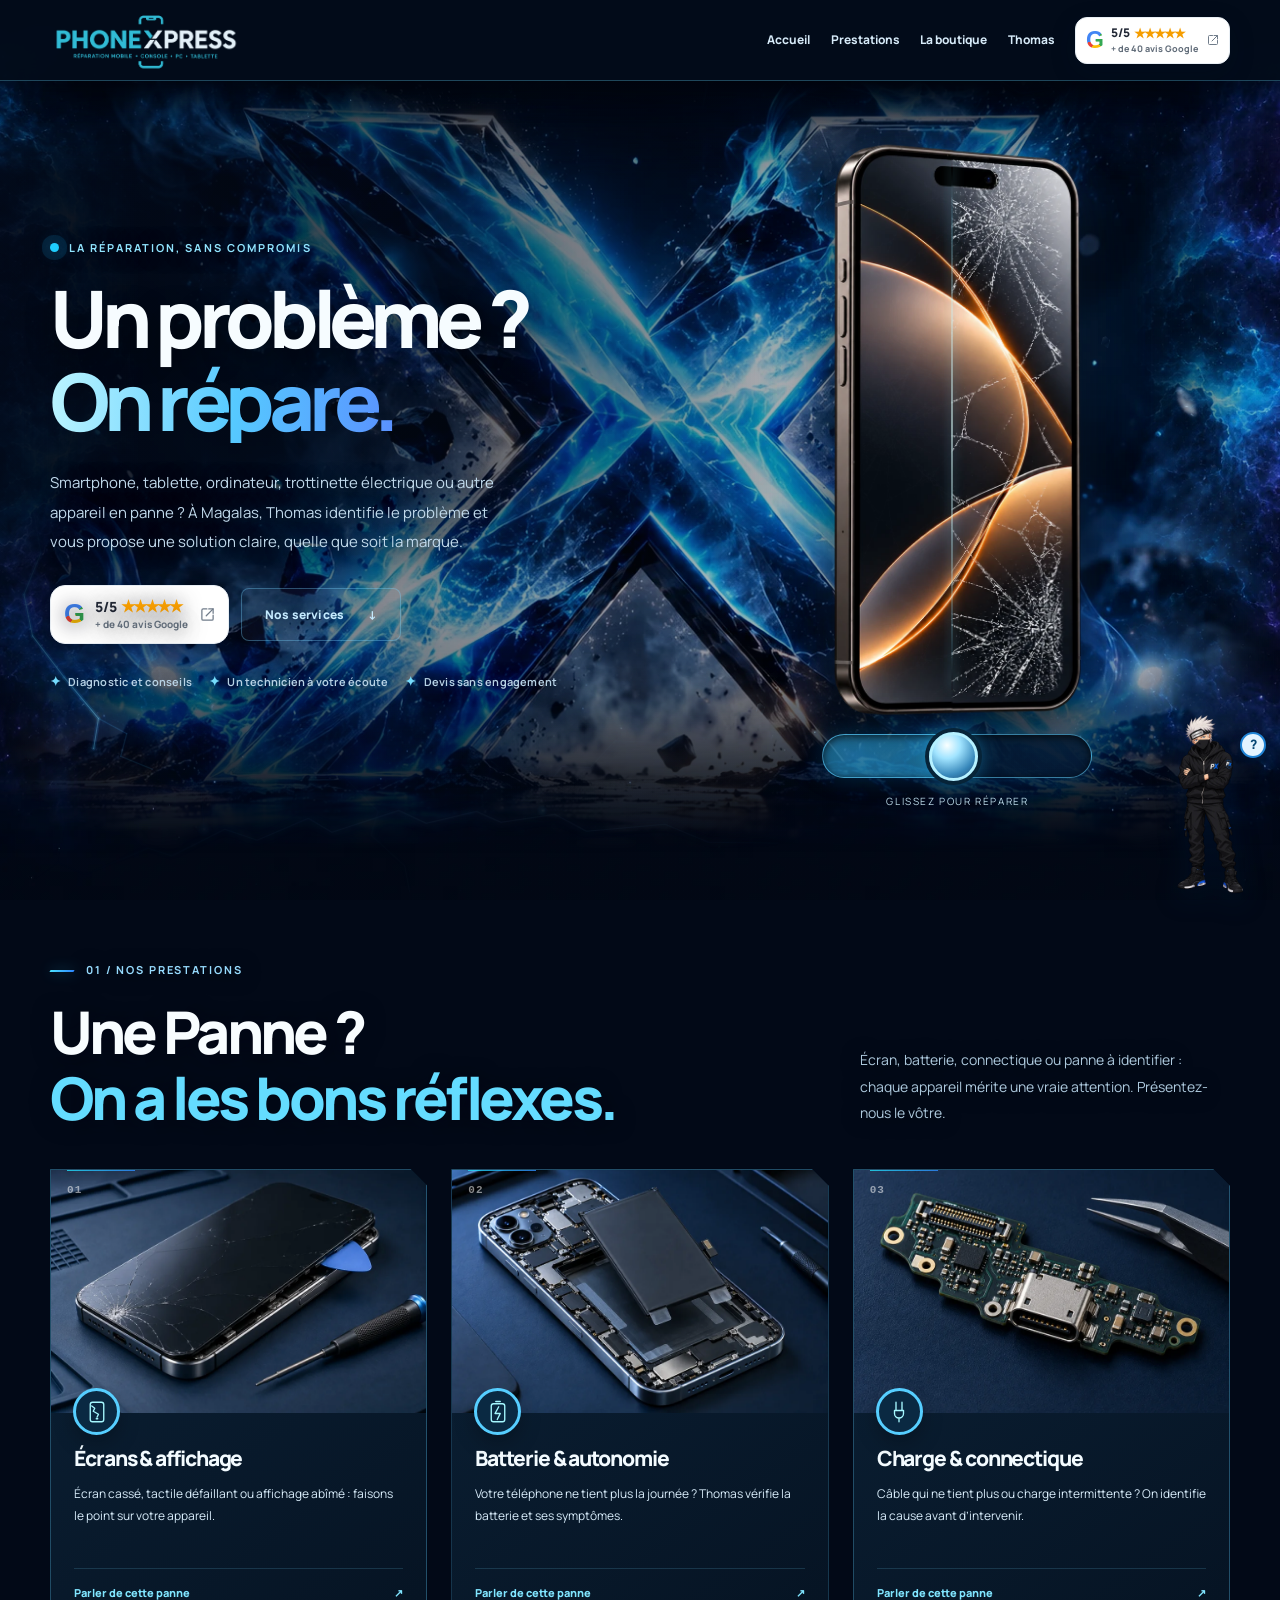
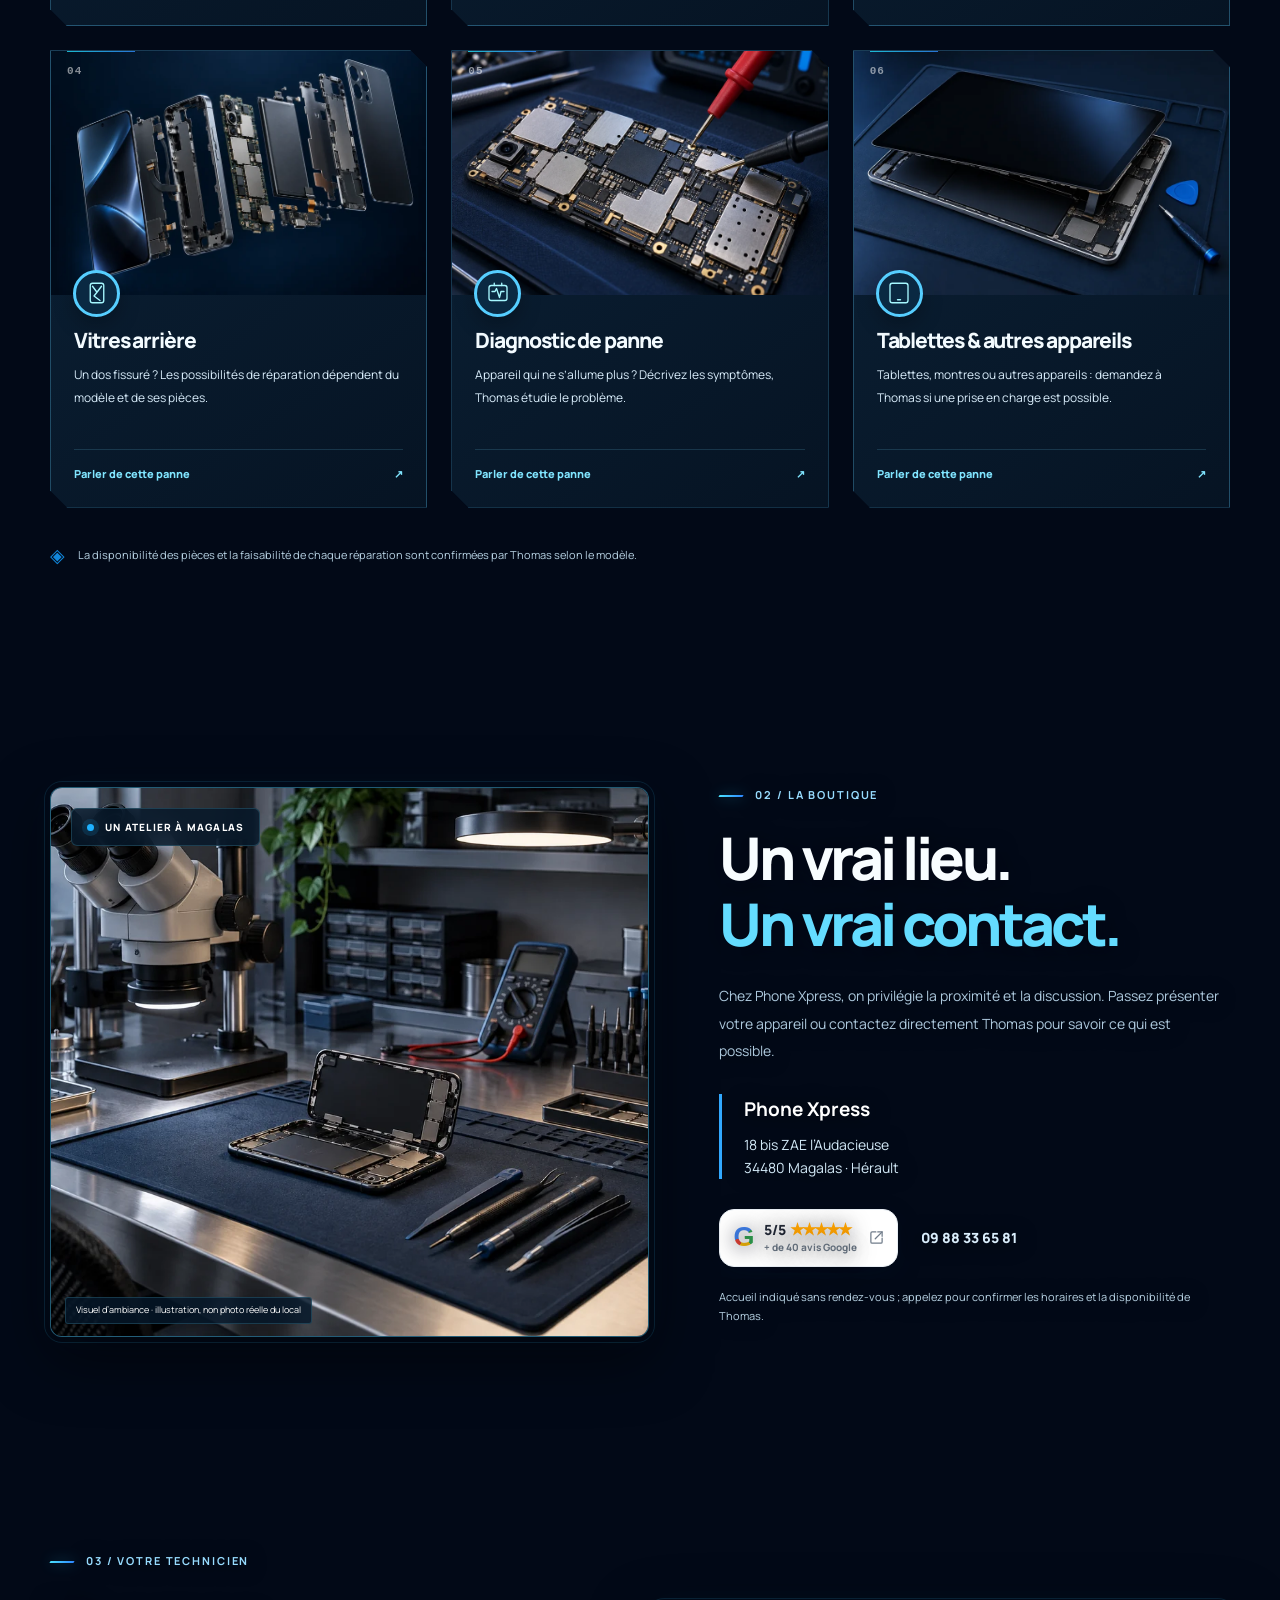
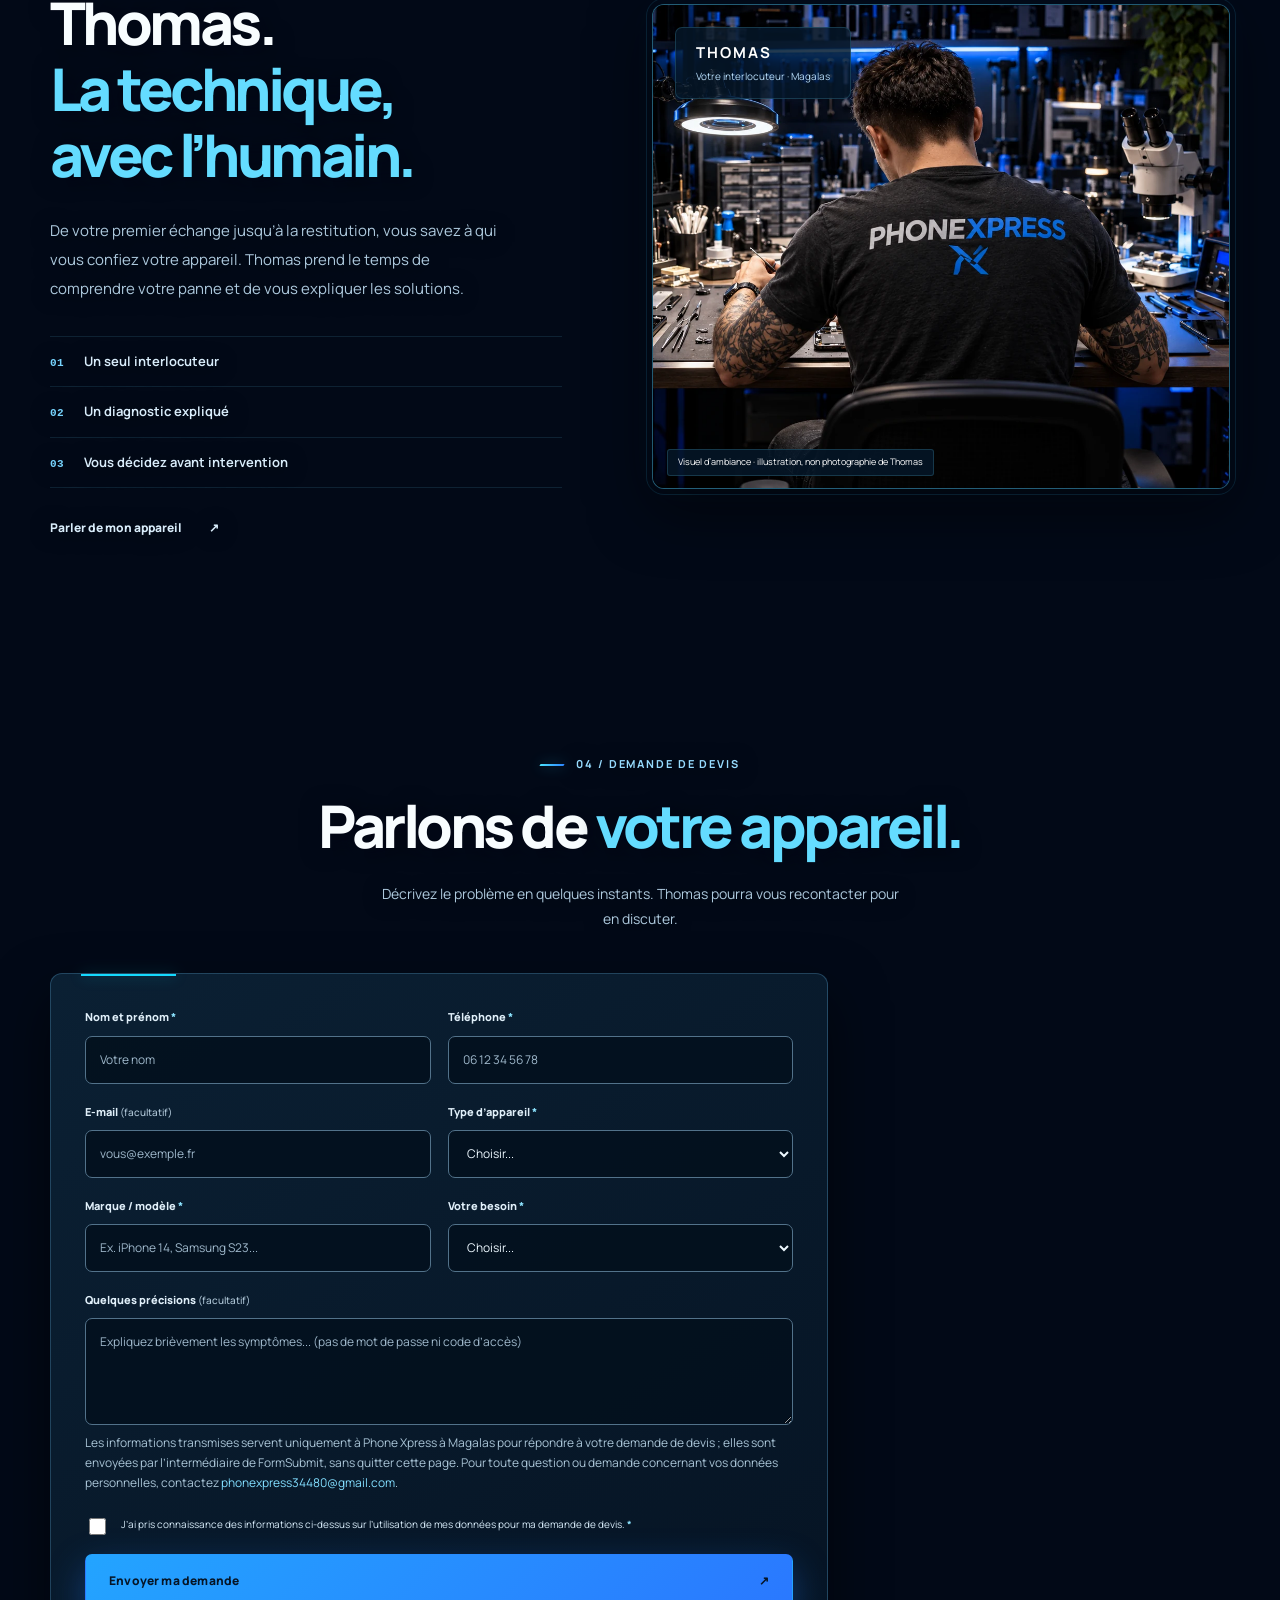
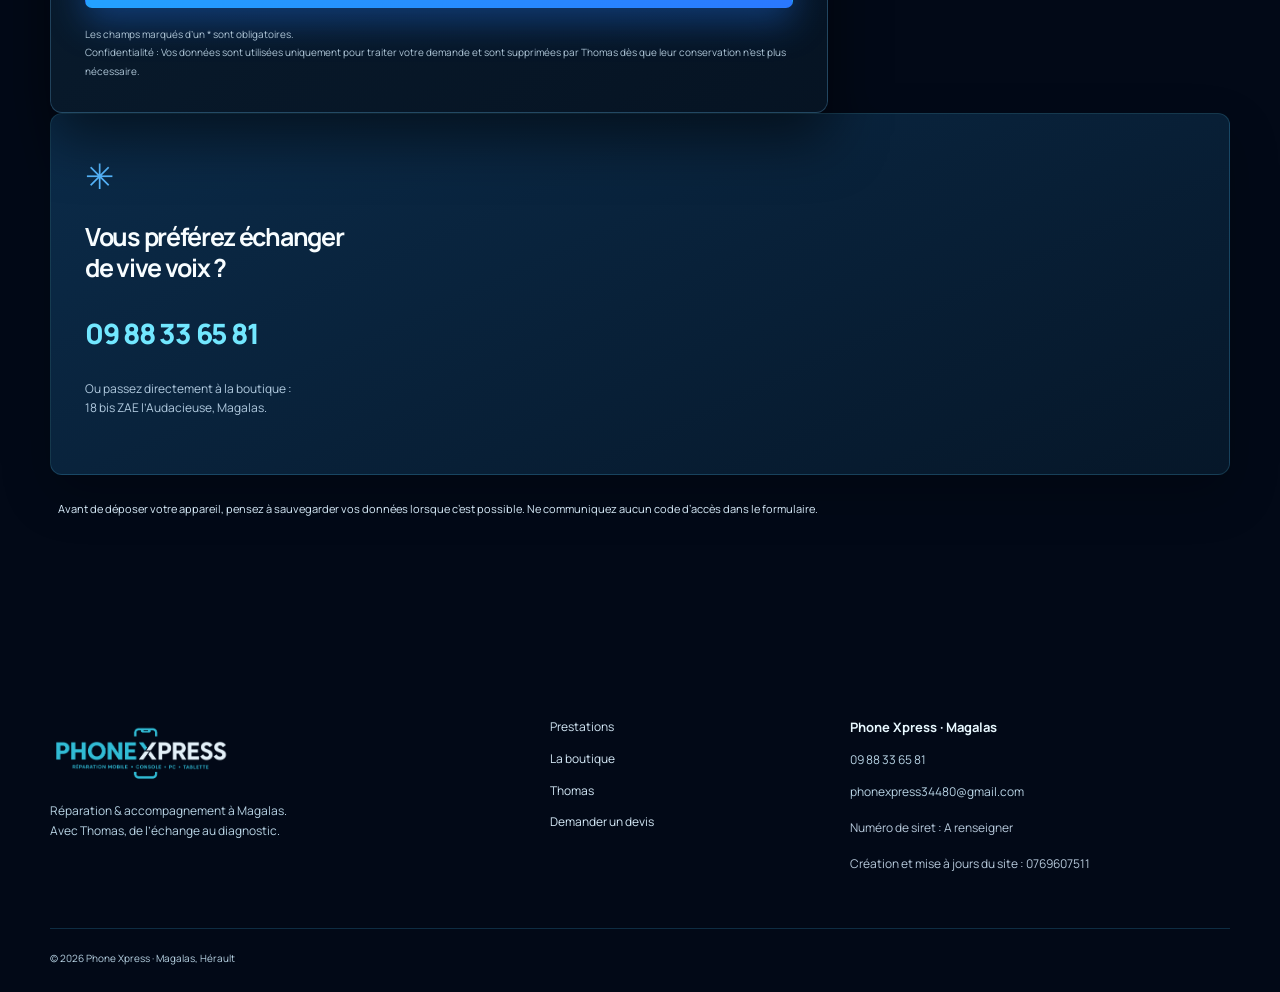
==== commit 7cf13c4c: "Add files via upload" ====
--- a/index.html
+++ b/index.html
@@ -1,50 +1,58 @@
-<!DOCTYPE html>
-
-<html lang="fr"><head><meta charset="utf-8"/><meta content="width=device-width, initial-scale=1" name="viewport"/><meta content="#060a1c" name="theme-color"/><link href="assets/icons/favicon.svg" rel="icon" type="image/svg+xml"/><link href="assets/icons/favicon-32.png" rel="icon" type="image/png"/><link href="assets/icons/apple-touch-icon.png" rel="apple-touch-icon"/><link href="assets/css/site.css?v=23-formulaire" rel="stylesheet"/><link href="assets/css/cinematic-v18.css?v=18" rel="stylesheet"/><title>Phone Xpress Magalas | Réparation téléphone, tablette, ordinateur &amp; trottinette</title><meta content="Phone Xpress à Magalas : réparation et diagnostic de smartphones, tablettes, ordinateurs, trottinettes et autres appareils. Toutes marques, devis avec Thomas." name="description"/><link href="https://www.phone-xpress.fr/" rel="canonical"/><meta content="index,follow" name="robots"/><meta content="website" property="og:type"/><meta content="fr_FR" property="og:locale"/><meta content="Phone Xpress Magalas · La technologie entre de bonnes mains" property="og:title"/><meta content="Thomas à Magalas répare et diagnostique smartphones, tablettes, ordinateurs, trottinettes électriques et autres appareils, toutes marques." property="og:description"/><meta content="https://www.phone-xpress.fr/" property="og:url"/><meta content="https://www.phone-xpress.fr/assets/images/og-phone-xpress.jpg" property="og:image"/><meta content="summary_large_image" name="twitter:card"/><link as="image" fetchpriority="high" href="assets/images/px-x-cinematic.webp" rel="preload" type="image/webp"/><link as="image" href="assets/images/iphone-casse-complet-v16.webp" rel="preload" type="image/webp"/><link as="image" href="assets/images/iphone-repare-complet-v16.webp" rel="preload" type="image/webp"/><script type="application/ld+json">{"@context": "https://schema.org", "@graph": [{"@type": "ElectronicsStore", "@id": "https://www.phone-xpress.fr/#boutique", "name": "Phone Xpress", "url": "https://www.phone-xpress.fr/", "telephone": "+33988336581", "email": "phonexpress34480@gmail.com", "address": {"@type": "PostalAddress", "streetAddress": "18 bis ZAE l’Audacieuse", "postalCode": "34480", "addressLocality": "Magalas", "addressCountry": "FR"}, "areaServed": {"@type": "Place", "name": "Magalas et alentours"}}, {"@type": "WebSite", "name": "Phone Xpress", "url": "https://www.phone-xpress.fr/", "inLanguage": "fr-FR"}]}</script><link href="assets/css/finitions-v20.css?v=20" rel="stylesheet"/><link href="assets/css/finitions-v21.css?v=21" rel="stylesheet"/><link href="assets/css/finitions-v22.css?v=22" rel="stylesheet"/></head><body><div aria-hidden="true" class="cyber-backdrop"><span class="cyber-scan"></span><span class="cyber-signal"></span></div><a class="skip" href="#contenu">Aller au contenu</a><header class="site-header" id="haut"><div class="container nav-inner"><a aria-label="Phone Xpress, retour à l’accueil" class="brand" href="#haut"><img alt="Phone Xpress" height="81" src="assets/images/logo-phone-xpress-cyber.png" width="210"/></a><nav aria-label="Navigation principale" class="main-nav" id="navigation"><a href="#haut">Accueil</a><a href="#prestations">Prestations</a><a href="#boutique">La boutique</a><a href="#thomas">Thomas</a><a aria-label="Phone Xpress : 5 étoiles sur 5, + de 40 avis Google. Ouvrir sa fiche Google Maps." class="google-rating-card google-rating-nav" href="https://www.google.com/maps/search/?api=1&amp;query=Phone%20Xpress%20Magalas&amp;query_place_id=ChIJt_m2DQ1zsRIRhqUNkfuuL4I" rel="noopener noreferrer" target="_blank"><span aria-hidden="true" class="google-mark">G</span><span class="google-rating-info"><span class="google-rating-top"><strong>5/5</strong><span aria-hidden="true" class="google-rating-stars">★★★★★</span></span><span class="google-rating-count">+ de 40 avis Google</span></span><svg aria-hidden="true" class="google-card-external" fill="none" height="16" stroke="currentColor" stroke-linecap="round" stroke-linejoin="round" stroke-width="2" viewbox="0 0 24 24" width="16" xmlns="http://www.w3.org/2000/svg"><path d="M14 3h7v7"></path><path d="M10 14 21 3"></path><path d="M21 13v6a2 2 0 0 1-2 2H5a2 2 0 0 1-2-2V5a2 2 0 0 1 2-2h6"></path></svg></a></nav><button aria-controls="navigation" aria-expanded="false" aria-label="Ouvrir le menu" class="menu-toggle" type="button"><span></span><span></span><span></span></button></div></header><main id="contenu">
-<section aria-labelledby="hero-heading" class="hero hero-premium"><div aria-hidden="true" class="hero-cinematic-art"><img alt="" decoding="async" fetchpriority="high" height="941" src="assets/images/px-x-cinematic.webp" width="1672"/></div><div aria-hidden="true" class="honey-glow"></div><div class="container hero-layout"><div class="hero-copy"><div class="eyebrow hero-eyebrow"><span></span> LA RÉPARATION, SANS COMPROMIS</div><h1 id="hero-heading">Un problème ?<br/><span class="hero-accent">On répare.</span></h1><p>Smartphone, tablette, ordinateur, trottinette électrique ou autre appareil en panne ? À Magalas, Thomas identifie le problème et vous propose une solution claire, quelle que soit la marque.</p><div class="hero-actions"><a aria-label="Phone Xpress : 5 étoiles sur 5, + de 40 avis Google. Ouvrir sa fiche Google Maps." class="google-rating-card" href="https://www.google.com/maps/search/?api=1&amp;query=Phone%20Xpress%20Magalas&amp;query_place_id=ChIJt_m2DQ1zsRIRhqUNkfuuL4I" rel="noopener noreferrer" target="_blank"><span aria-hidden="true" class="google-mark">G</span><span class="google-rating-info"><span class="google-rating-top"><strong>5/5</strong><span aria-hidden="true" class="google-rating-stars">★★★★★</span></span><span class="google-rating-count">+ de 40 avis Google</span></span><svg aria-hidden="true" class="google-card-external" fill="none" height="16" stroke="currentColor" stroke-linecap="round" stroke-linejoin="round" stroke-width="2" viewbox="0 0 24 24" width="16" xmlns="http://www.w3.org/2000/svg"><path d="M14 3h7v7"></path><path d="M10 14 21 3"></path><path d="M21 13v6a2 2 0 0 1-2 2H5a2 2 0 0 1-2-2V5a2 2 0 0 1 2-2h6"></path></svg></a><a class="btn btn-ghost" href="#prestations">Nos services <span aria-hidden="true">↓</span></a></div><div class="hero-proof"><span><b>✦</b> Diagnostic et conseils</span><span><b>✦</b> Un technicien à votre écoute</span><span><b>✦</b> Devis sans engagement</span></div></div><div class="hero-media"><div aria-hidden="true" class="hero-shards"><span class="shard s1"></span><span class="shard s2"></span><span class="shard s3"></span><span class="shard s4"></span><span class="shard s5"></span><span class="shard s6"></span><span class="shard s7"></span><span class="shard s8"></span></div><div class="px-repair" style="--reveal:48%"><div aria-label="Comparaison d’un même iPhone à l’écran cassé et après remplacement de son écran, à révéler avec le curseur sous le téléphone." class="px-repair-stage" id="px-repair-display-visual" role="img"><img alt="" class="px-repair-img px-repair-broken" decoding="async" fetchpriority="high" height="1220" src="assets/images/iphone-casse-complet-v16.webp" width="553"/><img alt="" class="px-repair-img px-repair-fixed" decoding="async" fetchpriority="high" height="1220" src="assets/images/iphone-repare-complet-v16.webp" width="553"/><span aria-hidden="true" class="px-repair-seam"></span></div><label class="sr-only" for="px-repair-range">Glisser pour révéler progressivement l’iPhone réparé</label><input aria-controls="px-repair-display-visual" aria-valuetext="48 pour cent de l’écran réparé" class="px-repair-range" id="px-repair-range" max="100" min="0" step="1" type="range" value="48"/><span aria-live="off" class="sr-only" id="px-repair-display">Comparaison avant et après réparation de l’écran.</span><div class="px-repair-hint">GLISSEZ POUR RÉPARER</div></div></div></div></section>
-<section class="services-section section" id="prestations"><div class="container"><div class="section-head reveal"><div><p class="eyebrow">01 / NOS PRESTATIONS</p><h2>Une Panne ?<br/><em>On a les bons réflexes.</em></h2></div><p>Écran, batterie, connectique ou panne à identifier : chaque appareil mérite une vraie attention. Présentez-nous le vôtre.</p></div><div class="services-grid"><article class="service-card reveal"><div class="service-visual"><img alt="Écran de smartphone et outils de réparation" decoding="async" height="600" loading="lazy" src="assets/images/ecran.webp" width="900"/><span class="card-numb">01</span><span aria-hidden="true" class="category-icon"><svg fill="none" stroke="currentColor" stroke-linecap="round" stroke-linejoin="round" stroke-width="1.8" viewbox="0 0 32 32"><rect height="26" rx="3" width="18" x="7" y="3"></rect><path d="M15 25h2M9 8l4 3-2 4 7 4-2 4"></path></svg></span></div><div class="service-info"><h3>Écrans &amp; affichage</h3><p>Écran cassé, tactile défaillant ou affichage abîmé : faisons le point sur votre appareil.</p><a class="service-link" data-problem="Écran cassé ou affichage défectueux" href="#devis">Parler de cette panne <span aria-hidden="true">↗</span></a></div></article>
-<article class="service-card reveal"><div class="service-visual"><img alt="Batterie et composants internes de smartphone" decoding="async" height="600" loading="lazy" src="assets/images/batterie.webp" width="900"/><span class="card-numb">02</span><span aria-hidden="true" class="category-icon"><svg fill="none" stroke="currentColor" stroke-linecap="round" stroke-linejoin="round" stroke-width="1.8" viewbox="0 0 32 32"><rect height="24" rx="3" width="18" x="7" y="5"></rect><path d="M13 2h6M17 9l-5 9h7l-4 8"></path></svg></span></div><div class="service-info"><h3>Batterie &amp; autonomie</h3><p>Votre téléphone ne tient plus la journée ? Thomas vérifie la batterie et ses symptômes.</p><a class="service-link" data-problem="Batterie ou autonomie" href="#devis">Parler de cette panne <span aria-hidden="true">↗</span></a></div></article>
-<article class="service-card reveal"><div class="service-visual"><img alt="Connecteur de charge de smartphone" decoding="async" height="600" loading="lazy" src="assets/images/charge.webp" width="900"/><span class="card-numb">03</span><span aria-hidden="true" class="category-icon"><svg fill="none" stroke="currentColor" stroke-linecap="round" stroke-linejoin="round" stroke-width="1.8" viewbox="0 0 32 32"><path d="M12 3v11m8-11v11M10 14h12v4a6 6 0 0 1-12 0v-4Zm6 10v5"></path></svg></span></div><div class="service-info"><h3>Charge &amp; connectique</h3><p>Câble qui ne tient plus ou charge intermittente ? On identifie la cause avant d’intervenir.</p><a class="service-link" data-problem="Charge ou connecteur" href="#devis">Parler de cette panne <span aria-hidden="true">↗</span></a></div></article>
-<article class="service-card reveal"><div class="service-visual"><img alt="Illustration de composants d’un smartphone" decoding="async" height="600" loading="lazy" src="assets/images/hero-mobile.webp" width="900"/><span class="card-numb">04</span><span aria-hidden="true" class="category-icon"><svg fill="none" stroke="currentColor" stroke-linecap="round" stroke-linejoin="round" stroke-width="1.8" viewbox="0 0 32 32"><rect height="26" rx="3" width="18" x="7" y="3"></rect><path d="m10 7 6 8-4 5 8 6m-4-11 6-8"></path></svg></span></div><div class="service-info"><h3>Vitres arrière</h3><p>Un dos fissuré ? Les possibilités de réparation dépendent du modèle et de ses pièces.</p><a class="service-link" data-problem="Vitre arrière" href="#devis">Parler de cette panne <span aria-hidden="true">↗</span></a></div></article>
-<article class="service-card reveal"><div class="service-visual"><img alt="Diagnostic d’une carte électronique" decoding="async" height="600" loading="lazy" src="assets/images/diagnostic.webp" width="900"/><span class="card-numb">05</span><span aria-hidden="true" class="category-icon"><svg fill="none" stroke="currentColor" stroke-linecap="round" stroke-linejoin="round" stroke-width="1.8" viewbox="0 0 32 32"><rect height="20" rx="3" width="24" x="4" y="6"></rect><path d="M8 14h4l2-4 4 12 2-8h4M11 3v3m10-3v3"></path></svg></span></div><div class="service-info"><h3>Diagnostic de panne</h3><p>Appareil qui ne s’allume plus ? Décrivez les symptômes, Thomas étudie le problème.</p><a class="service-link" data-problem="Diagnostic — panne à identifier" href="#devis">Parler de cette panne <span aria-hidden="true">↗</span></a></div></article>
-<article class="service-card reveal"><div class="service-visual"><img alt="Tablette en cours de réparation" decoding="async" height="600" loading="lazy" src="assets/images/tablette.webp" width="900"/><span class="card-numb">06</span><span aria-hidden="true" class="category-icon"><svg fill="none" stroke="currentColor" stroke-linecap="round" stroke-linejoin="round" stroke-width="1.8" viewbox="0 0 32 32"><rect height="26" rx="3" width="24" x="4" y="3"></rect><path d="M14 25h4"></path></svg></span></div><div class="service-info"><h3>Tablettes &amp; autres appareils</h3><p>Tablettes, montres ou autres appareils : demandez à Thomas si une prise en charge est possible.</p><a class="service-link" data-problem="Autre problème" href="#devis">Parler de cette panne <span aria-hidden="true">↗</span></a></div></article></div><div class="services-note"><span>◈</span> La disponibilité des pièces et la faisabilité de chaque réparation sont confirmées par Thomas selon le modèle.</div></div></section>
-<section class="shop-section section" id="boutique"><div class="container shop-grid"><div class="shop-photo reveal"><img alt="Illustration d’ambiance d’un établi de réparation électronique équipé" decoding="async" height="1024" loading="lazy" src="assets/images/atelier.webp" width="1536"/><div class="photo-stamp"><span class="dot"></span> UN ATELIER À MAGALAS</div><span class="photo-disclaimer">Visuel d’ambiance · illustration, non photo réelle du local</span></div><div class="shop-copy reveal"><p class="eyebrow light">02 / LA BOUTIQUE</p><h2>Un vrai lieu.<br/><em>Un vrai contact.</em></h2><p>Chez Phone Xpress, on privilégie la proximité et la discussion. Passez présenter votre appareil ou contactez directement Thomas pour savoir ce qui est possible.</p><address><strong>Phone Xpress</strong><span>18 bis ZAE l’Audacieuse<br/>34480 Magalas · Hérault</span></address><div class="shop-links"><a aria-label="Phone Xpress : 5 étoiles sur 5, + de 40 avis Google. Ouvrir sa fiche Google Maps." class="google-rating-card" href="https://www.google.com/maps/search/?api=1&amp;query=Phone%20Xpress%20Magalas&amp;query_place_id=ChIJt_m2DQ1zsRIRhqUNkfuuL4I" rel="noopener noreferrer" target="_blank"><span aria-hidden="true" class="google-mark">G</span><span class="google-rating-info"><span class="google-rating-top"><strong>5/5</strong><span aria-hidden="true" class="google-rating-stars">★★★★★</span></span><span class="google-rating-count">+ de 40 avis Google</span></span><svg aria-hidden="true" class="google-card-external" fill="none" height="16" stroke="currentColor" stroke-linecap="round" stroke-linejoin="round" stroke-width="2" viewbox="0 0 24 24" width="16" xmlns="http://www.w3.org/2000/svg"><path d="M14 3h7v7"></path><path d="M10 14 21 3"></path><path d="M21 13v6a2 2 0 0 1-2 2H5a2 2 0 0 1-2-2V5a2 2 0 0 1 2-2h6"></path></svg></a><span class="shop-call">09 88 33 65 81</span></div><p class="shop-note">Accueil indiqué sans rendez-vous ; appelez pour confirmer les horaires et la disponibilité de Thomas.</p></div></div></section>
-<section class="person-section section" id="thomas"><div class="container person-grid"><div class="person-copy reveal"><p class="eyebrow">03 / VOTRE TECHNICIEN</p><h2>Thomas.<br/><em>La technique, avec l’humain.</em></h2><p>De votre premier échange jusqu’à la restitution, vous savez à qui vous confiez votre appareil. Thomas prend le temps de comprendre votre panne et de vous expliquer les solutions.</p><div class="person-points"><span><b>01</b> Un seul interlocuteur</span><span><b>02</b> Un diagnostic expliqué</span><span><b>03</b> Vous décidez avant intervention</span></div><a class="text-cta" href="#devis">Parler de mon appareil <span aria-hidden="true">↗</span></a></div><div class="person-photo reveal"><img alt="Illustration d’un technicien Phone Xpress travaillant sur un smartphone à son établi" decoding="async" height="1024" loading="lazy" src="assets/images/atelier-humain.webp" width="1536"/><div class="person-stamp"><strong>THOMAS</strong><span>Votre interlocuteur · Magalas</span></div><span class="photo-disclaimer">Visuel d’ambiance · illustration, non photographie de Thomas</span></div></div></section>
-<section class="quote-section section" id="devis"><div class="container"><div class="quote-top reveal"><p class="eyebrow light">04 / DEMANDE DE DEVIS</p><h2>Parlons de <em>votre appareil.</em></h2><p>Décrivez le problème en quelques instants. Thomas pourra vous recontacter pour en discuter.</p></div><div class="quote-grid"><div class="quote-form-wrap reveal"><form accept-charset="UTF-8" action="https://formsubmit.co/ajax/phonexpress34480@gmail.com" data-recipient="phonexpress34480@gmail.com" class="quote-form" id="quote-form" method="POST">
-<input name="_subject" type="hidden" value="Phone Xpress — Nouvelle demande de devis"/>
-<input name="_template" type="hidden" value="table"/>
-<input name="Origine" type="hidden" value="Phone Xpress — site internet"/>
-<div aria-hidden="true" class="trap"><label for="px-honey">Laissez ce champ vide</label><input autocomplete="off" id="px-honey" name="_honey" tabindex="-1" type="text"/></div>
-<div class="field-grid">
-<div class="field"><label for="quote-name">Nom et prénom <span>*</span></label><input autocomplete="name" id="quote-name" maxlength="120" minlength="2" name="Nom et prénom" placeholder="Votre nom" required=""/></div>
-<div class="field"><label for="quote-phone">Téléphone <span>*</span></label><input autocomplete="tel" id="quote-phone" inputmode="tel" maxlength="30" name="Téléphone" placeholder="06 12 34 56 78" required="" type="tel"/></div>
-<div class="field"><label for="quote-email">E-mail <small>(facultatif)</small></label><input autocomplete="email" id="quote-email" maxlength="254" name="email" placeholder="vous@exemple.fr" type="email"/></div>
-<div class="field"><label for="quote-device">Type d’appareil <span>*</span></label><select id="quote-device" name="Type d’appareil" required=""><option value="">Choisir...</option><option>Smartphone</option><option>Tablette</option><option>Ordinateur portable ou fixe</option><option>Montre connectée</option><option>Trottinette électrique</option><option>Autre appareil — à confirmer</option></select></div>
-<div class="field"><label for="quote-model">Marque / modèle <span>*</span></label><input id="quote-model" maxlength="120" name="Marque et modèle" placeholder="Ex. iPhone 14, Samsung S23..." required=""/></div>
-<div class="field"><label for="quote-fault">Votre besoin <span>*</span></label><select id="quote-fault" name="Nature de la panne" required=""><option value="">Choisir...</option><option>Écran cassé ou affichage défectueux</option><option>Batterie ou autonomie</option><option>Charge ou connecteur</option><option>Vitre arrière</option><option>Diagnostic — panne à identifier</option><option>Autre problème</option></select></div>
-<div class="field full"><label for="quote-description">Quelques précisions <small>(facultatif)</small></label><textarea id="quote-description" maxlength="2000" name="Description complémentaire" placeholder="Expliquez brièvement les symptômes... (pas de mot de passe ni code d’accès)" rows="4"></textarea></div>
-</div>
-<p class="form-privacy-inline">Les informations transmises servent uniquement à Phone Xpress à Magalas pour répondre à votre demande de devis ; elles sont envoyées par l’intermédiaire de FormSubmit, sans quitter cette page. Pour toute question ou demande concernant vos données personnelles, contactez <a href="mailto:phonexpress34480@gmail.com">phonexpress34480@gmail.com</a>.</p>
-<label class="consent"><input id="quote-privacy" name="Information données personnelles lue" required="" type="checkbox" value="Oui"/><span>J’ai pris connaissance des informations ci-dessus sur l’utilisation de mes données pour ma demande de devis. <b>*</b></span></label>
-<div aria-live="polite" class="quote-status" id="quote-status" role="status" tabindex="-1"></div>
-<button class="btn btn-primary send-btn" type="submit" disabled><span>Envoyer ma demande</span><span aria-hidden="true">↗</span></button>
-<p class="form-small">Les champs marqués d’un * sont obligatoires.<br>Confidentialité : Vos données sont utilisées uniquement pour traiter votre demande et sont supprimées par Thomas dès que leur conservation n’est plus nécessaire.</p>
-
-<noscript><p class="quote-status error">Activez JavaScript pour envoyer le formulaire sans quitter le site, ou écrivez à <a href="mailto:phonexpress34480@gmail.com">phonexpress34480@gmail.com</a>.</p></noscript>
-<div class="quote-recovery" id="quote-fallback" hidden>
-<p>Conservez une copie de votre demande ou préparez un e-mail. Si un envoi a déjà été tenté, vérifiez auprès de l’atelier avant de renvoyer votre demande pour éviter un doublon.</p>
-<textarea id="quote-draft" readonly rows="8" aria-label="Copie de votre demande"></textarea>
-<div class="quote-actions"><a class="btn btn-primary" id="quote-draft-email" href="mailto:phonexpress34480@gmail.com" target="_blank" rel="noopener noreferrer">Ouvrir ma messagerie</a><button class="btn quote-secondary" id="quote-draft-copy" type="button">Copier ma demande</button></div>
-<p>Le bouton ouvre un brouillon dans votre messagerie. Vous devrez l’envoyer vous-même. Vous pouvez aussi joindre l’atelier au 09 88 33 65 81.</p>
-<p id="quote-draft-copy-status" role="status" aria-live="polite"></p>
-</div>
-</form>
-<div class="quote-confirmation" id="quote-result" hidden>
-<h3 id="quote-result-title" tabindex="-1">Votre demande a été transmise.</h3>
-<p>Merci ! Le service d’envoi a accepté votre demande pour acheminement vers Phone Xpress. Thomas pourra vous recontacter avec les coordonnées indiquées. Vous pouvez conserver une copie de votre demande.</p>
-<textarea id="quote-summary" readonly rows="9" aria-label="Récapitulatif de votre demande"></textarea>
-<div class="quote-actions"><button class="btn btn-primary" id="quote-copy" type="button">Copier le récapitulatif</button><button class="btn quote-secondary" id="quote-new" type="button">Nouvelle demande</button></div>
-<p id="quote-copy-status" role="status" aria-live="polite"></p>
-</div>
-</div><aside class="quote-aside reveal"><div class="quote-aside-card"><span class="quote-asterisk">✳</span><h3>Vous préférez échanger de vive voix ?</h3><span class="big-phone">09 88 33 65 81</span><p>Ou passez directement à la boutique :<br/>18 bis ZAE l’Audacieuse, Magalas.</p></div><div class="quote-tip">Avant de déposer votre appareil, pensez à sauvegarder vos données lorsque c’est possible. Ne communiquez aucun code d’accès dans le formulaire.</div></aside></div></div></section>
-</main><footer class="site-footer"><div class="container footer-main"><div><a class="footer-logo" href="#haut"><img alt="Phone Xpress" height="73" src="assets/images/logo-phone-xpress-cyber.png" width="190"/></a><p>Réparation &amp; accompagnement à Magalas.<br/>Avec Thomas, de l’échange au diagnostic.</p></div><div class="footer-nav"><a href="#prestations">Prestations</a><a href="#boutique">La boutique</a><a href="#thomas">Thomas</a><a href="#devis">Demander un devis</a></div><div class="footer-coord"><strong>Phone Xpress · Magalas</strong><span class="footer-phone">09 88 33 65 81</span><a href="mailto:phonexpress34480@gmail.com">phonexpress34480@gmail.com</a><span class="footer-extra">Numéro de siret : A renseigner</span><span class="footer-extra">Création et mise à jours du site : 0769607511</span></div></div><div class="container footer-bottom"><span>© 2026 Phone Xpress · Magalas, Hérault</span></div></footer><aside aria-label="Aide Phone Xpress" class="px-mascot"><div class="mascot-dialog" hidden="" id="px-mascot-dialog"><button aria-label="Fermer la bulle" class="mascot-close" type="button">×</button><div class="mascot-first"><span class="mini-label">Un coup de main ?</span><strong>Une question sur votre appareil ?</strong><p>Thomas est là pour vous répondre.</p><a class="mascot-devis" href="#devis">Demander un devis</a></div></div><button aria-controls="px-mascot-dialog" aria-expanded="false" aria-label="Une question ? Ouvrir l’aide Phone Xpress" class="mascot-launcher" type="button"><span aria-hidden="true" class="mascot-mark">?</span><span aria-hidden="true" class="mascot-poses"><img alt="" class="mascot-pose mascot-pose-closed" height="960" src="assets/images/mascotte-px-fermee.webp" width="640"/><img alt="" class="mascot-pose mascot-pose-open" height="960" src="assets/images/mascotte-px-ouverte.webp" width="640"/></span></button></aside><script defer="" src="assets/js/site.js?v=23-formulaire"></script><script defer="" src="assets/js/px-repair.js"></script><script defer="" src="assets/js/px-lightning.js?v=18"></script></body></html>
+<!DOCTYPE html>
+
+<html lang="fr"><head><meta charset="utf-8"/><meta content="width=device-width, initial-scale=1" name="viewport"/><meta content="#060a1c" name="theme-color"/><link href="assets/icons/favicon.svg" rel="icon" type="image/svg+xml"/><link href="assets/icons/favicon-32.png" rel="icon" type="image/png"/><link href="assets/icons/apple-touch-icon.png" rel="apple-touch-icon"/><link href="assets/css/site.css?v=25-phonegames" rel="stylesheet"/><link href="assets/css/cinematic-v18.css?v=18" rel="stylesheet"/><title>Phone Xpress Magalas | Réparation téléphone, tablette, ordinateur &amp; trottinette</title><meta content="Phone Xpress à Magalas : réparation et diagnostic de smartphones, tablettes, ordinateurs, trottinettes et autres appareils. Toutes marques, devis avec Thomas." name="description"/><link href="https://www.phone-xpress.fr/" rel="canonical"/><meta content="index,follow" name="robots"/><meta content="website" property="og:type"/><meta content="fr_FR" property="og:locale"/><meta content="Phone Xpress Magalas · La technologie entre de bonnes mains" property="og:title"/><meta content="Thomas à Magalas répare et diagnostique smartphones, tablettes, ordinateurs, trottinettes électriques et autres appareils, toutes marques." property="og:description"/><meta content="https://www.phone-xpress.fr/" property="og:url"/><meta content="https://www.phone-xpress.fr/assets/images/og-phone-xpress.jpg" property="og:image"/><meta content="summary_large_image" name="twitter:card"/><link as="image" fetchpriority="high" href="assets/images/px-x-cinematic.webp" rel="preload" type="image/webp"/><link as="image" href="assets/images/iphone-casse-complet-v16.webp" rel="preload" type="image/webp"/><link as="image" href="assets/images/iphone-repare-complet-v16.webp" rel="preload" type="image/webp"/><script type="application/ld+json">{"@context": "https://schema.org", "@graph": [{"@type": "ElectronicsStore", "@id": "https://www.phone-xpress.fr/#boutique", "name": "Phone Xpress", "url": "https://www.phone-xpress.fr/", "telephone": "+33988336581", "email": "phonexpress34480@gmail.com", "address": {"@type": "PostalAddress", "streetAddress": "18 bis ZAE l’Audacieuse", "postalCode": "34480", "addressLocality": "Magalas", "addressCountry": "FR"}, "areaServed": {"@type": "Place", "name": "Magalas et alentours"}}, {"@type": "WebSite", "name": "Phone Xpress", "url": "https://www.phone-xpress.fr/", "inLanguage": "fr-FR"}]}</script><link href="assets/css/finitions-v20.css?v=20" rel="stylesheet"/><link href="assets/css/finitions-v21.css?v=21" rel="stylesheet"/><link href="assets/css/finitions-v22.css?v=22" rel="stylesheet"/></head><body><div aria-hidden="true" class="cyber-backdrop"><span class="cyber-scan"></span><span class="cyber-signal"></span></div><a class="skip" href="#contenu">Aller au contenu</a><header class="site-header" id="haut"><div class="container nav-inner"><a aria-label="Phone Xpress, retour à l’accueil" class="brand" href="#haut"><img alt="Phone Xpress" height="81" src="assets/images/logo-phone-xpress-cyber.png" width="210"/></a><nav aria-label="Navigation principale" class="main-nav" id="navigation"><a href="#haut">Accueil</a><a href="#prestations">Prestations</a><a href="#boutique">La boutique</a><a href="#thomas">Thomas</a><a aria-label="Phone Xpress : 5 étoiles sur 5, + de 40 avis Google. Ouvrir sa fiche Google Maps." class="google-rating-card google-rating-nav" href="https://www.google.com/maps/search/?api=1&amp;query=Phone%20Xpress%20Magalas&amp;query_place_id=ChIJt_m2DQ1zsRIRhqUNkfuuL4I" rel="noopener noreferrer" target="_blank"><span aria-hidden="true" class="google-mark">G</span><span class="google-rating-info"><span class="google-rating-top"><strong>5/5</strong><span aria-hidden="true" class="google-rating-stars">★★★★★</span></span><span class="google-rating-count">+ de 40 avis Google</span></span><svg aria-hidden="true" class="google-card-external" fill="none" height="16" stroke="currentColor" stroke-linecap="round" stroke-linejoin="round" stroke-width="2" viewbox="0 0 24 24" width="16" xmlns="http://www.w3.org/2000/svg"><path d="M14 3h7v7"></path><path d="M10 14 21 3"></path><path d="M21 13v6a2 2 0 0 1-2 2H5a2 2 0 0 1-2-2V5a2 2 0 0 1 2-2h6"></path></svg></a></nav><button aria-controls="navigation" aria-expanded="false" aria-label="Ouvrir le menu" class="menu-toggle" type="button"><span></span><span></span><span></span></button></div></header><main id="contenu">
+<section aria-labelledby="hero-heading" class="hero hero-premium"><div aria-hidden="true" class="hero-cinematic-art"><img alt="" decoding="async" fetchpriority="high" height="941" src="assets/images/px-x-cinematic.webp" width="1672"/></div><div aria-hidden="true" class="honey-glow"></div><div class="container hero-layout"><div class="hero-copy"><div class="eyebrow hero-eyebrow"><span></span> LA RÉPARATION, SANS COMPROMIS</div><h1 id="hero-heading">Un problème ?<br/><span class="hero-accent">On répare.</span></h1><p>Smartphone, tablette, ordinateur, trottinette électrique ou autre appareil en panne ? À Magalas, Thomas identifie le problème et vous propose une solution claire, quelle que soit la marque.</p><div class="hero-actions"><a aria-label="Phone Xpress : 5 étoiles sur 5, + de 40 avis Google. Ouvrir sa fiche Google Maps." class="google-rating-card" href="https://www.google.com/maps/search/?api=1&amp;query=Phone%20Xpress%20Magalas&amp;query_place_id=ChIJt_m2DQ1zsRIRhqUNkfuuL4I" rel="noopener noreferrer" target="_blank"><span aria-hidden="true" class="google-mark">G</span><span class="google-rating-info"><span class="google-rating-top"><strong>5/5</strong><span aria-hidden="true" class="google-rating-stars">★★★★★</span></span><span class="google-rating-count">+ de 40 avis Google</span></span><svg aria-hidden="true" class="google-card-external" fill="none" height="16" stroke="currentColor" stroke-linecap="round" stroke-linejoin="round" stroke-width="2" viewbox="0 0 24 24" width="16" xmlns="http://www.w3.org/2000/svg"><path d="M14 3h7v7"></path><path d="M10 14 21 3"></path><path d="M21 13v6a2 2 0 0 1-2 2H5a2 2 0 0 1-2-2V5a2 2 0 0 1 2-2h6"></path></svg></a><a class="btn btn-ghost" href="#prestations">Nos services <span aria-hidden="true">↓</span></a></div><div class="hero-proof"><span><b>✦</b> Diagnostic et conseils</span><span><b>✦</b> Un technicien à votre écoute</span><span><b>✦</b> Devis sans engagement</span></div></div><div class="hero-media"><div aria-hidden="true" class="hero-shards"><span class="shard s1"></span><span class="shard s2"></span><span class="shard s3"></span><span class="shard s4"></span><span class="shard s5"></span><span class="shard s6"></span><span class="shard s7"></span><span class="shard s8"></span></div><div class="px-repair" style="--reveal:48%"><div aria-label="Comparaison d’un même iPhone à l’écran cassé et après remplacement de son écran, à révéler avec le curseur sous le téléphone." class="px-repair-stage" id="px-repair-display-visual" role="img"><img alt="" class="px-repair-img px-repair-broken" decoding="async" fetchpriority="high" height="1220" src="assets/images/iphone-casse-complet-v16.webp" width="553"/><img alt="" class="px-repair-img px-repair-fixed" decoding="async" fetchpriority="high" height="1220" src="assets/images/iphone-repare-complet-v16.webp" width="553"/><span aria-hidden="true" class="px-repair-seam"></span></div><label class="sr-only" for="px-repair-range">Glisser pour révéler progressivement l’iPhone réparé</label><input aria-controls="px-repair-display-visual" aria-valuetext="48 pour cent de l’écran réparé" class="px-repair-range" id="px-repair-range" max="100" min="0" step="1" type="range" value="48"/><span aria-live="off" class="sr-only" id="px-repair-display">Comparaison avant et après réparation de l’écran.</span><div class="px-repair-hint">GLISSEZ POUR RÉPARER</div></div></div></div></section>
+<section class="services-section section" id="prestations"><div class="container"><div class="section-head reveal"><div><p class="eyebrow">01 / NOS PRESTATIONS</p><h2>Une Panne ?<br/><em>On a les bons réflexes.</em></h2></div><p>Écran, batterie, connectique ou panne à identifier : chaque appareil mérite une vraie attention. Présentez-nous le vôtre.</p></div><div class="services-grid"><article class="service-card reveal"><div class="service-visual"><img alt="Écran de smartphone et outils de réparation" decoding="async" height="600" loading="lazy" src="assets/images/ecran.webp" width="900"/><span class="card-numb">01</span><span aria-hidden="true" class="category-icon"><svg fill="none" stroke="currentColor" stroke-linecap="round" stroke-linejoin="round" stroke-width="1.8" viewbox="0 0 32 32"><rect height="26" rx="3" width="18" x="7" y="3"></rect><path d="M15 25h2M9 8l4 3-2 4 7 4-2 4"></path></svg></span></div><div class="service-info"><h3>Écrans &amp; affichage</h3><p>Écran cassé, tactile défaillant ou affichage abîmé : faisons le point sur votre appareil.</p><a class="service-link" data-problem="Écran cassé ou affichage défectueux" href="#devis">Parler de cette panne <span aria-hidden="true">↗</span></a></div></article>
+<article class="service-card reveal"><div class="service-visual"><img alt="Batterie et composants internes de smartphone" decoding="async" height="600" loading="lazy" src="assets/images/batterie.webp" width="900"/><span class="card-numb">02</span><span aria-hidden="true" class="category-icon"><svg fill="none" stroke="currentColor" stroke-linecap="round" stroke-linejoin="round" stroke-width="1.8" viewbox="0 0 32 32"><rect height="24" rx="3" width="18" x="7" y="5"></rect><path d="M13 2h6M17 9l-5 9h7l-4 8"></path></svg></span></div><div class="service-info"><h3>Batterie &amp; autonomie</h3><p>Votre téléphone ne tient plus la journée ? Thomas vérifie la batterie et ses symptômes.</p><a class="service-link" data-problem="Batterie ou autonomie" href="#devis">Parler de cette panne <span aria-hidden="true">↗</span></a></div></article>
+<article class="service-card reveal"><div class="service-visual"><img alt="Connecteur de charge de smartphone" decoding="async" height="600" loading="lazy" src="assets/images/charge.webp" width="900"/><span class="card-numb">03</span><span aria-hidden="true" class="category-icon"><svg fill="none" stroke="currentColor" stroke-linecap="round" stroke-linejoin="round" stroke-width="1.8" viewbox="0 0 32 32"><path d="M12 3v11m8-11v11M10 14h12v4a6 6 0 0 1-12 0v-4Zm6 10v5"></path></svg></span></div><div class="service-info"><h3>Charge &amp; connectique</h3><p>Câble qui ne tient plus ou charge intermittente ? On identifie la cause avant d’intervenir.</p><a class="service-link" data-problem="Charge ou connecteur" href="#devis">Parler de cette panne <span aria-hidden="true">↗</span></a></div></article>
+<article class="service-card reveal"><div class="service-visual"><img alt="Illustration de composants d’un smartphone" decoding="async" height="600" loading="lazy" src="assets/images/hero-mobile.webp" width="900"/><span class="card-numb">04</span><span aria-hidden="true" class="category-icon"><svg fill="none" stroke="currentColor" stroke-linecap="round" stroke-linejoin="round" stroke-width="1.8" viewbox="0 0 32 32"><rect height="26" rx="3" width="18" x="7" y="3"></rect><path d="m10 7 6 8-4 5 8 6m-4-11 6-8"></path></svg></span></div><div class="service-info"><h3>Vitres arrière</h3><p>Un dos fissuré ? Les possibilités de réparation dépendent du modèle et de ses pièces.</p><a class="service-link" data-problem="Vitre arrière" href="#devis">Parler de cette panne <span aria-hidden="true">↗</span></a></div></article>
+<article class="service-card reveal"><div class="service-visual"><img alt="Diagnostic d’une carte électronique" decoding="async" height="600" loading="lazy" src="assets/images/diagnostic.webp" width="900"/><span class="card-numb">05</span><span aria-hidden="true" class="category-icon"><svg fill="none" stroke="currentColor" stroke-linecap="round" stroke-linejoin="round" stroke-width="1.8" viewbox="0 0 32 32"><rect height="20" rx="3" width="24" x="4" y="6"></rect><path d="M8 14h4l2-4 4 12 2-8h4M11 3v3m10-3v3"></path></svg></span></div><div class="service-info"><h3>Diagnostic de panne</h3><p>Appareil qui ne s’allume plus ? Décrivez les symptômes, Thomas étudie le problème.</p><a class="service-link" data-problem="Diagnostic — panne à identifier" href="#devis">Parler de cette panne <span aria-hidden="true">↗</span></a></div></article>
+<article class="service-card reveal"><div class="service-visual"><img alt="Tablette en cours de réparation" decoding="async" height="600" loading="lazy" src="assets/images/tablette.webp" width="900"/><span class="card-numb">06</span><span aria-hidden="true" class="category-icon"><svg fill="none" stroke="currentColor" stroke-linecap="round" stroke-linejoin="round" stroke-width="1.8" viewbox="0 0 32 32"><rect height="26" rx="3" width="24" x="4" y="3"></rect><path d="M14 25h4"></path></svg></span></div><div class="service-info"><h3>Tablettes &amp; autres appareils</h3><p>Tablettes, montres ou autres appareils : demandez à Thomas si une prise en charge est possible.</p><a class="service-link" data-problem="Autre problème" href="#devis">Parler de cette panne <span aria-hidden="true">↗</span></a></div></article></div><div class="services-note"><span>◈</span> La disponibilité des pièces et la faisabilité de chaque réparation sont confirmées par Thomas selon le modèle.</div></div></section>
+<section class="shop-section section" id="boutique"><div class="container shop-grid"><div class="shop-photo reveal"><img alt="Illustration d’ambiance d’un établi de réparation électronique équipé" decoding="async" height="1024" loading="lazy" src="assets/images/atelier.webp" width="1536"/><div class="photo-stamp"><span class="dot"></span> UN ATELIER À MAGALAS</div><span class="photo-disclaimer">Visuel d’ambiance · illustration, non photo réelle du local</span></div><div class="shop-copy reveal"><p class="eyebrow light">02 / LA BOUTIQUE</p><h2>Un vrai lieu.<br/><em>Un vrai contact.</em></h2><p>Chez Phone Xpress, on privilégie la proximité et la discussion. Passez présenter votre appareil ou contactez directement Thomas pour savoir ce qui est possible.</p><address><strong>Phone Xpress</strong><span>18 bis ZAE l’Audacieuse<br/>34480 Magalas · Hérault</span></address><div class="shop-links"><a aria-label="Phone Xpress : 5 étoiles sur 5, + de 40 avis Google. Ouvrir sa fiche Google Maps." class="google-rating-card" href="https://www.google.com/maps/search/?api=1&amp;query=Phone%20Xpress%20Magalas&amp;query_place_id=ChIJt_m2DQ1zsRIRhqUNkfuuL4I" rel="noopener noreferrer" target="_blank"><span aria-hidden="true" class="google-mark">G</span><span class="google-rating-info"><span class="google-rating-top"><strong>5/5</strong><span aria-hidden="true" class="google-rating-stars">★★★★★</span></span><span class="google-rating-count">+ de 40 avis Google</span></span><svg aria-hidden="true" class="google-card-external" fill="none" height="16" stroke="currentColor" stroke-linecap="round" stroke-linejoin="round" stroke-width="2" viewbox="0 0 24 24" width="16" xmlns="http://www.w3.org/2000/svg"><path d="M14 3h7v7"></path><path d="M10 14 21 3"></path><path d="M21 13v6a2 2 0 0 1-2 2H5a2 2 0 0 1-2-2V5a2 2 0 0 1 2-2h6"></path></svg></a><span class="shop-call">09 88 33 65 81</span></div><p class="shop-note">Accueil indiqué sans rendez-vous ; appelez pour confirmer les horaires et la disponibilité de Thomas.</p></div></div></section>
+<section class="person-section section" id="thomas"><div class="container person-grid"><div class="person-copy reveal"><p class="eyebrow">03 / VOTRE TECHNICIEN</p><h2>Thomas.<br/><em>La technique, avec l’humain.</em></h2><p>De votre premier échange jusqu’à la restitution, vous savez à qui vous confiez votre appareil. Thomas prend le temps de comprendre votre panne et de vous expliquer les solutions.</p><div class="person-points"><span><b>01</b> Un seul interlocuteur</span><span><b>02</b> Un diagnostic expliqué</span><span><b>03</b> Vous décidez avant intervention</span></div><a class="text-cta" href="#devis">Parler de mon appareil <span aria-hidden="true">↗</span></a></div><div class="person-photo reveal"><img alt="Illustration d’un technicien Phone Xpress travaillant sur un smartphone à son établi" decoding="async" height="1024" loading="lazy" src="assets/images/atelier-humain.webp" width="1536"/><div class="person-stamp"><strong>THOMAS</strong><span>Votre interlocuteur · Magalas</span></div><span class="photo-disclaimer">Visuel d’ambiance · illustration, non photographie de Thomas</span></div></div></section>
+<section class="quote-section section" id="devis"><div class="container"><div class="quote-top reveal"><p class="eyebrow light">04 / DEMANDE DE DEVIS</p><h2>Parlons de <em>votre appareil.</em></h2><p>Décrivez le problème en quelques instants. Thomas pourra vous recontacter pour en discuter.</p></div><div class="quote-grid"><div class="quote-form-wrap reveal"><form accept-charset="UTF-8" action="#devis" data-endpoint="https://formsubmit.co/phonexpress34480@gmail.com" data-recipient="phonexpress34480@gmail.com" class="quote-form" id="quote-form" method="POST">
+<input name="_subject" type="hidden" value="Phone Xpress — Nouvelle demande de devis"/>
+<input name="_template" type="hidden" value="table"/>
+<input id="px-success-url" name="_next" type="hidden" value=""/>
+<input id="px-source-url" name="_url" type="hidden" value=""/>
+<input name="_captcha" type="hidden" value="false"/>
+<input name="Origine" type="hidden" value="Phone Xpress — site internet"/>
+<div aria-hidden="true" class="trap"><label for="px-honey">Laissez ce champ vide</label><input autocomplete="off" id="px-honey" name="_honey" tabindex="-1" type="text"/></div>
+<div class="field-grid">
+<div class="field"><label for="quote-name">Nom et prénom <span>*</span></label><input autocomplete="name" id="quote-name" maxlength="120" minlength="2" name="Nom et prénom" placeholder="Votre nom" required=""/></div>
+<div class="field"><label for="quote-phone">Téléphone <span>*</span></label><input autocomplete="tel" id="quote-phone" inputmode="tel" maxlength="30" name="Téléphone" placeholder="06 12 34 56 78" required="" type="tel"/></div>
+<div class="field"><label for="quote-email">E-mail <small>(facultatif)</small></label><input autocomplete="email" id="quote-email" maxlength="254" name="email" placeholder="vous@exemple.fr" type="email"/></div>
+<div class="field"><label for="quote-device">Type d’appareil <span>*</span></label><select id="quote-device" name="Type d’appareil" required=""><option value="">Choisir...</option><option>Smartphone</option><option>Tablette</option><option>Ordinateur portable ou fixe</option><option>Montre connectée</option><option>Trottinette électrique</option><option>Autre appareil — à confirmer</option></select></div>
+<div class="field"><label for="quote-model">Marque / modèle <span>*</span></label><input id="quote-model" maxlength="120" name="Marque et modèle" placeholder="Ex. iPhone 14, Samsung S23..." required=""/></div>
+<div class="field"><label for="quote-fault">Votre besoin <span>*</span></label><select id="quote-fault" name="Nature de la panne" required=""><option value="">Choisir...</option><option>Écran cassé ou affichage défectueux</option><option>Batterie ou autonomie</option><option>Charge ou connecteur</option><option>Vitre arrière</option><option>Diagnostic — panne à identifier</option><option>Autre problème</option></select></div>
+<div class="field full"><label for="quote-description">Quelques précisions <small>(facultatif)</small></label><textarea id="quote-description" maxlength="2000" name="Description complémentaire" placeholder="Expliquez brièvement les symptômes... (pas de mot de passe ni code d’accès)" rows="4"></textarea></div>
+</div>
+<p class="form-privacy-inline">Les informations transmises servent uniquement à Phone Xpress à Magalas pour répondre à votre demande de devis ; elles sont envoyées par l’intermédiaire de FormSubmit, sans quitter cette page. Pour toute question ou demande concernant vos données personnelles, contactez <a href="mailto:phonexpress34480@gmail.com">phonexpress34480@gmail.com</a>.</p>
+<label class="consent"><input id="quote-privacy" name="Information données personnelles lue" required="" type="checkbox" value="Oui"/><span>J’ai pris connaissance des informations ci-dessus sur l’utilisation de mes données pour ma demande de devis. <b>*</b></span></label>
+<div aria-live="polite" class="quote-status" id="quote-status" role="status" tabindex="-1"></div>
+<button class="btn btn-primary send-btn" type="submit" disabled><span>Envoyer ma demande</span><span aria-hidden="true">↗</span></button>
+<p class="form-small">Les champs marqués d’un * sont obligatoires.<br>Confidentialité : Vos données sont utilisées uniquement pour traiter votre demande et sont supprimées par Thomas dès que leur conservation n’est plus nécessaire.</p>
+
+<noscript><p class="quote-status error">Activez JavaScript pour envoyer le formulaire sans quitter le site, ou écrivez à <a href="mailto:phonexpress34480@gmail.com">phonexpress34480@gmail.com</a>.</p></noscript>
+<div class="quote-recovery" id="quote-fallback" hidden>
+<p>Conservez une copie de votre demande ou préparez un e-mail. Si un envoi a déjà été tenté, vérifiez auprès de l’atelier avant de renvoyer votre demande pour éviter un doublon.</p>
+<textarea id="quote-draft" readonly rows="8" aria-label="Copie de votre demande"></textarea>
+<div class="quote-actions"><a class="btn btn-primary" id="quote-draft-email" href="mailto:phonexpress34480@gmail.com" target="_blank" rel="noopener noreferrer">Ouvrir ma messagerie</a><button class="btn quote-secondary" id="quote-draft-copy" type="button">Copier ma demande</button></div>
+<p>Le bouton ouvre un brouillon dans votre messagerie. Vous devrez l’envoyer vous-même. Vous pouvez aussi joindre l’atelier au 09 88 33 65 81.</p>
+<p id="quote-draft-copy-status" role="status" aria-live="polite"></p>
+</div>
+</form>
+<div class="quote-confirmation" id="quote-result" hidden>
+<p class="quote-confirm-eyebrow"><span class="quote-confirm-dot" aria-hidden="true"></span> DEMANDE DE DEVIS</p>
+<h2 class="quote-confirm-heading">Parlons de votre <em>appareil.</em></h2>
+<p class="quote-confirm-subtitle">Décrivez votre besoin : votre demande sera envoyée directement par e-mail.</p>
+<h3 id="quote-result-title" tabindex="-1">Votre demande a été prise en charge.</h3>
+<p class="quote-confirm-message">Merci ! Votre demande est en cours d’acheminement vers Phone Xpress, qui pourra vous recontacter avec les coordonnées indiquées. Vous pouvez conserver une copie de votre demande.</p>
+<textarea id="quote-summary" readonly rows="8" aria-label="Récapitulatif de votre demande"></textarea>
+<div class="quote-actions quote-success-actions"><button class="btn btn-primary" id="quote-copy" type="button">Copier le récapitulatif</button><a class="btn quote-secondary" href="tel:+33988336581">Appeler</a></div>
+<button class="quote-new-link" id="quote-new" type="button">Nouvelle demande</button>
+<p id="quote-copy-status" role="status" aria-live="polite"></p>
+</div>
+</div>
+</div><aside class="quote-aside reveal"><div class="quote-aside-card"><span class="quote-asterisk">✳</span><h3>Vous préférez échanger de vive voix ?</h3><span class="big-phone">09 88 33 65 81</span><p>Ou passez directement à la boutique :<br/>18 bis ZAE l’Audacieuse, Magalas.</p></div><div class="quote-tip">Avant de déposer votre appareil, pensez à sauvegarder vos données lorsque c’est possible. Ne communiquez aucun code d’accès dans le formulaire.</div></aside></div></div></section>
+</main><footer class="site-footer"><div class="container footer-main"><div><a class="footer-logo" href="#haut"><img alt="Phone Xpress" height="73" src="assets/images/logo-phone-xpress-cyber.png" width="190"/></a><p>Réparation &amp; accompagnement à Magalas.<br/>Avec Thomas, de l’échange au diagnostic.</p></div><div class="footer-nav"><a href="#prestations">Prestations</a><a href="#boutique">La boutique</a><a href="#thomas">Thomas</a><a href="#devis">Demander un devis</a></div><div class="footer-coord"><strong>Phone Xpress · Magalas</strong><span class="footer-phone">09 88 33 65 81</span><a href="mailto:phonexpress34480@gmail.com">phonexpress34480@gmail.com</a><span class="footer-extra">Numéro de siret : A renseigner</span><span class="footer-extra">Création et mise à jours du site : 0769607511</span></div></div><div class="container footer-bottom"><span>© 2026 Phone Xpress · Magalas, Hérault</span></div></footer><aside aria-label="Aide Phone Xpress" class="px-mascot"><div class="mascot-dialog" hidden="" id="px-mascot-dialog"><button aria-label="Fermer la bulle" class="mascot-close" type="button">×</button><div class="mascot-first"><span class="mini-label">Un coup de main ?</span><strong>Une question sur votre appareil ?</strong><p>Thomas est là pour vous répondre.</p><a class="mascot-devis" href="#devis">Demander un devis</a></div></div><button aria-controls="px-mascot-dialog" aria-expanded="false" aria-label="Une question ? Ouvrir l’aide Phone Xpress" class="mascot-launcher" type="button"><span aria-hidden="true" class="mascot-mark">?</span><span aria-hidden="true" class="mascot-poses"><img alt="" class="mascot-pose mascot-pose-closed" height="960" src="assets/images/mascotte-px-fermee.webp" width="640"/><img alt="" class="mascot-pose mascot-pose-open" height="960" src="assets/images/mascotte-px-ouverte.webp" width="640"/></span></button></aside><script defer="" src="assets/js/quote-form.js?v=25-iframe-confirm"></script><script defer="" src="assets/js/site.js?v=25-iframe-confirm"></script><script defer="" src="assets/js/px-repair.js"></script><script defer="" src="assets/js/px-lightning.js?v=18"></script></body></html>
--- a/assets/css/site.css
+++ b/assets/css/site.css
@@ -660,3 +660,37 @@
   .quote-actions { flex-direction: column; }
   .quote-actions .btn { flex: auto; width: 100%; }
 }
+
+
+/* V25 — écran de confirmation identique en composition à Phone Games, couleurs Phone Xpress. */
+.quote-section.quote-is-confirmed .quote-top,
+.quote-section.quote-is-confirmed .quote-aside { display: none !important; }
+.quote-section.quote-is-confirmed .quote-grid { display:grid;grid-template-columns:minmax(0,740px);justify-content:center; }
+.quote-section.quote-is-confirmed .quote-form-wrap {
+  border-radius:21px!important;
+  clip-path:none!important;
+  padding:44px 44px 40px;
+  background:linear-gradient(145deg,#fcfeff,#edf7ff)!important;
+  border:1px solid #d0edfc;
+  box-shadow:0 26px 85px rgba(0,5,20,.42), 0 1px 0 rgba(255,255,255,.8) inset;
+  color:#14273d;
+}
+.quote-section.quote-is-confirmed .quote-form-wrap::before { display:none; }
+.quote-is-confirmed .quote-confirmation {color:#334962; font-size:13px;line-height:1.55;}
+.quote-confirm-eyebrow {margin:0 0 13px;color:#1479c9;font-size:10px;font-weight:850;letter-spacing:.17em;display:flex;gap:9px;align-items:center;}
+.quote-confirm-dot{display:inline-block;width:7px;height:7px;background:#2398fa;border-radius:50%;box-shadow:0 0 0 3px #ddebff;}
+.quote-section .quote-confirm-heading {font-size:clamp(28px,4vw,39px)!important;font-weight:900;line-height:1.08;letter-spacing:-.06em;color:#121b2a!important;margin:0 0 9px;}
+.quote-section .quote-confirm-heading em {font-style:normal;color:#157dd7!important;}
+.quote-confirm-subtitle{margin:0 0 28px;color:#667c93;}
+.quote-is-confirmed .quote-confirmation h3 {font-size:19px;line-height:1.3;font-weight:850;letter-spacing:-.02em;color:#172435;margin:0 0 12px;}
+.quote-is-confirmed .quote-confirm-message{margin:0 0 15px;color:#60778e;}
+.quote-is-confirmed .quote-confirmation textarea {background:#fff;color:#233b57;border:1px solid #b9d9f5;border-radius:9px;padding:15px 14px;margin:0;line-height:1.6;font-size:13px;min-height:170px;resize:vertical;}
+.quote-is-confirmed .quote-confirmation textarea:focus {outline:2px solid #299ee8;outline-offset:1px;}
+.quote-is-confirmed .quote-success-actions{margin:16px 0 13px;gap:8px;}
+.quote-is-confirmed .quote-success-actions .btn{padding:15px 15px;min-height:50px;border-radius:9px;font-size:12px;font-weight:800;display:flex;align-items:center;justify-content:center;}
+.quote-is-confirmed .quote-success-actions .btn-primary{background:linear-gradient(110deg,#2688c8,#269fea);border:0;color:white;box-shadow:0 10px 20px #1685d030;}
+.quote-is-confirmed .quote-success-actions .quote-secondary{background:#f7fbff;color:#17283b;border:1px solid #acd4f5;}
+.quote-new-link{border:0;padding:7px 4px;background:none;color:#096dc2;font-size:12px;font-weight:800;text-decoration:underline;cursor:pointer;}
+.quote-new-link:hover{color:#034878;}
+.quote-is-confirmed #quote-copy-status{font-size:12px;color:#166d9e;}
+@media(max-width:650px){.quote-section.quote-is-confirmed .quote-form-wrap{padding:27px 20px 28px;}.quote-is-confirmed .quote-success-actions{flex-direction:column;}.quote-is-confirmed .quote-success-actions .btn{width:100%;}}
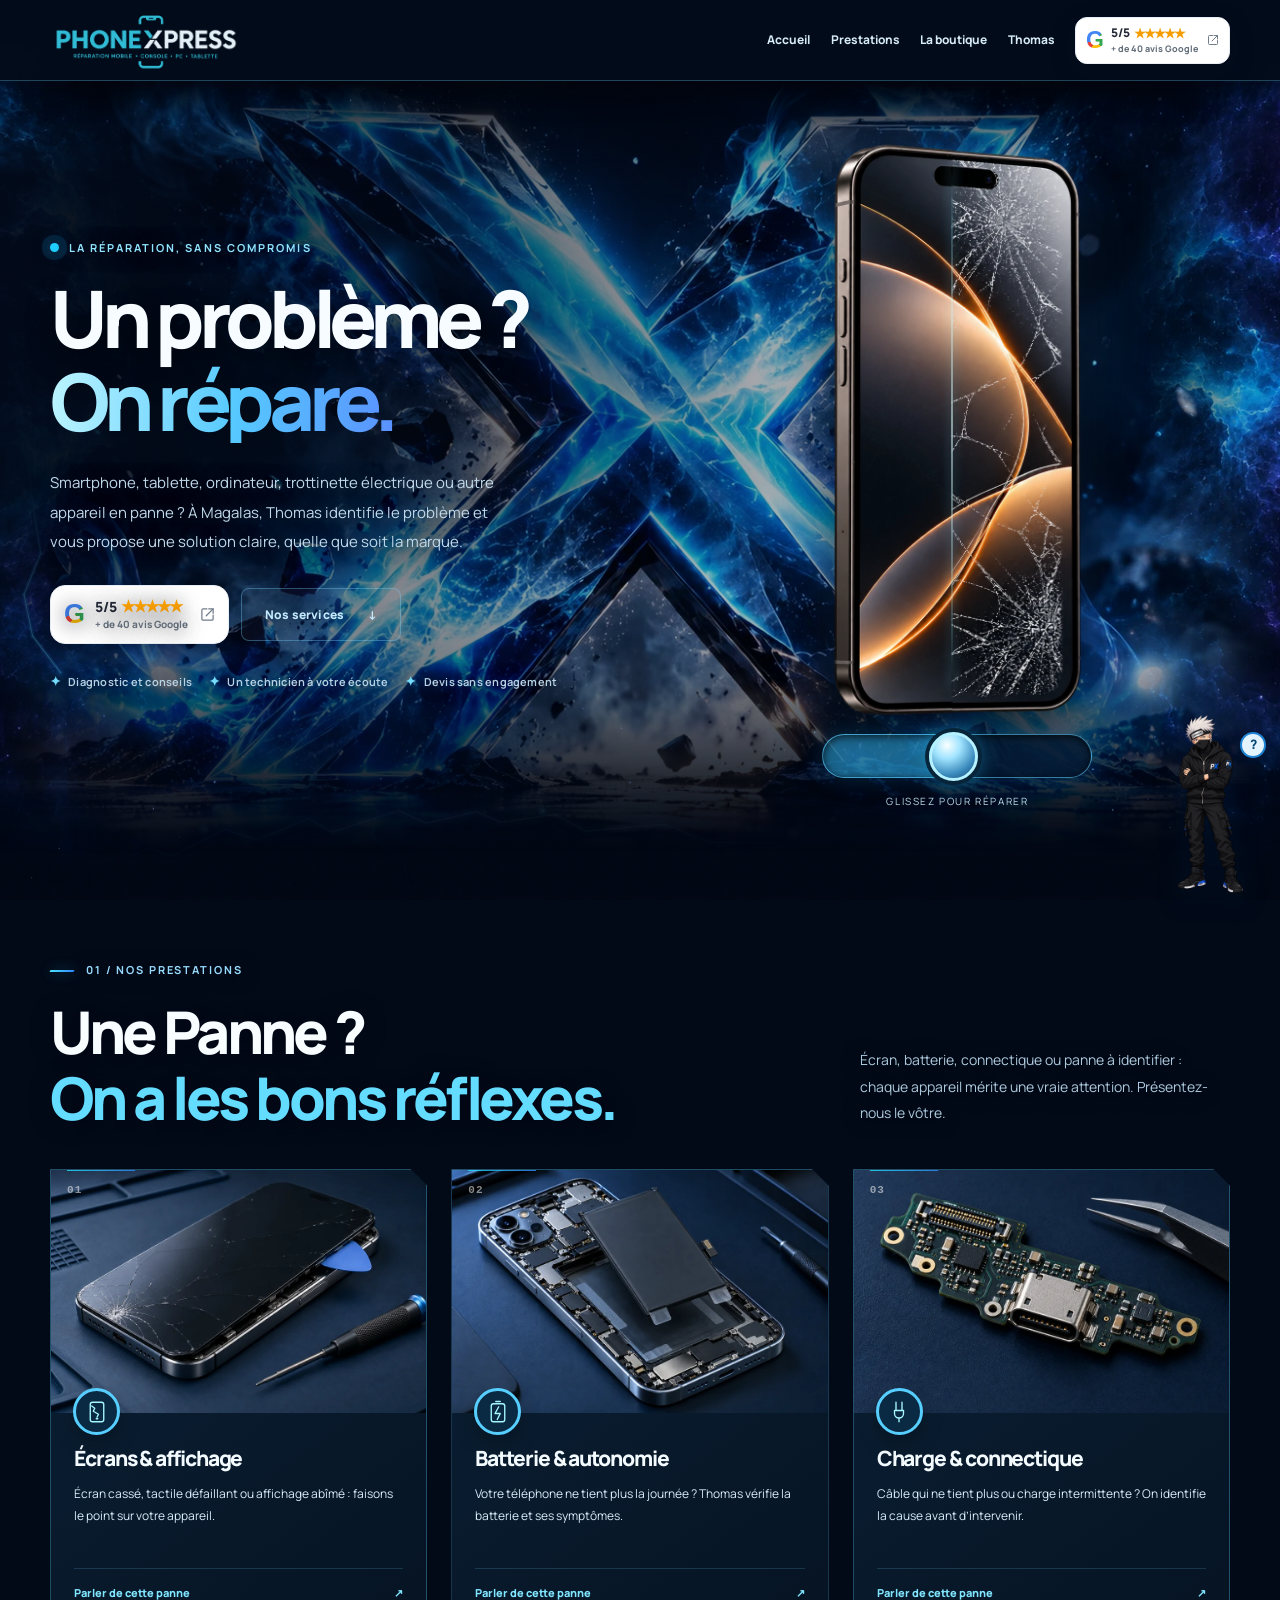
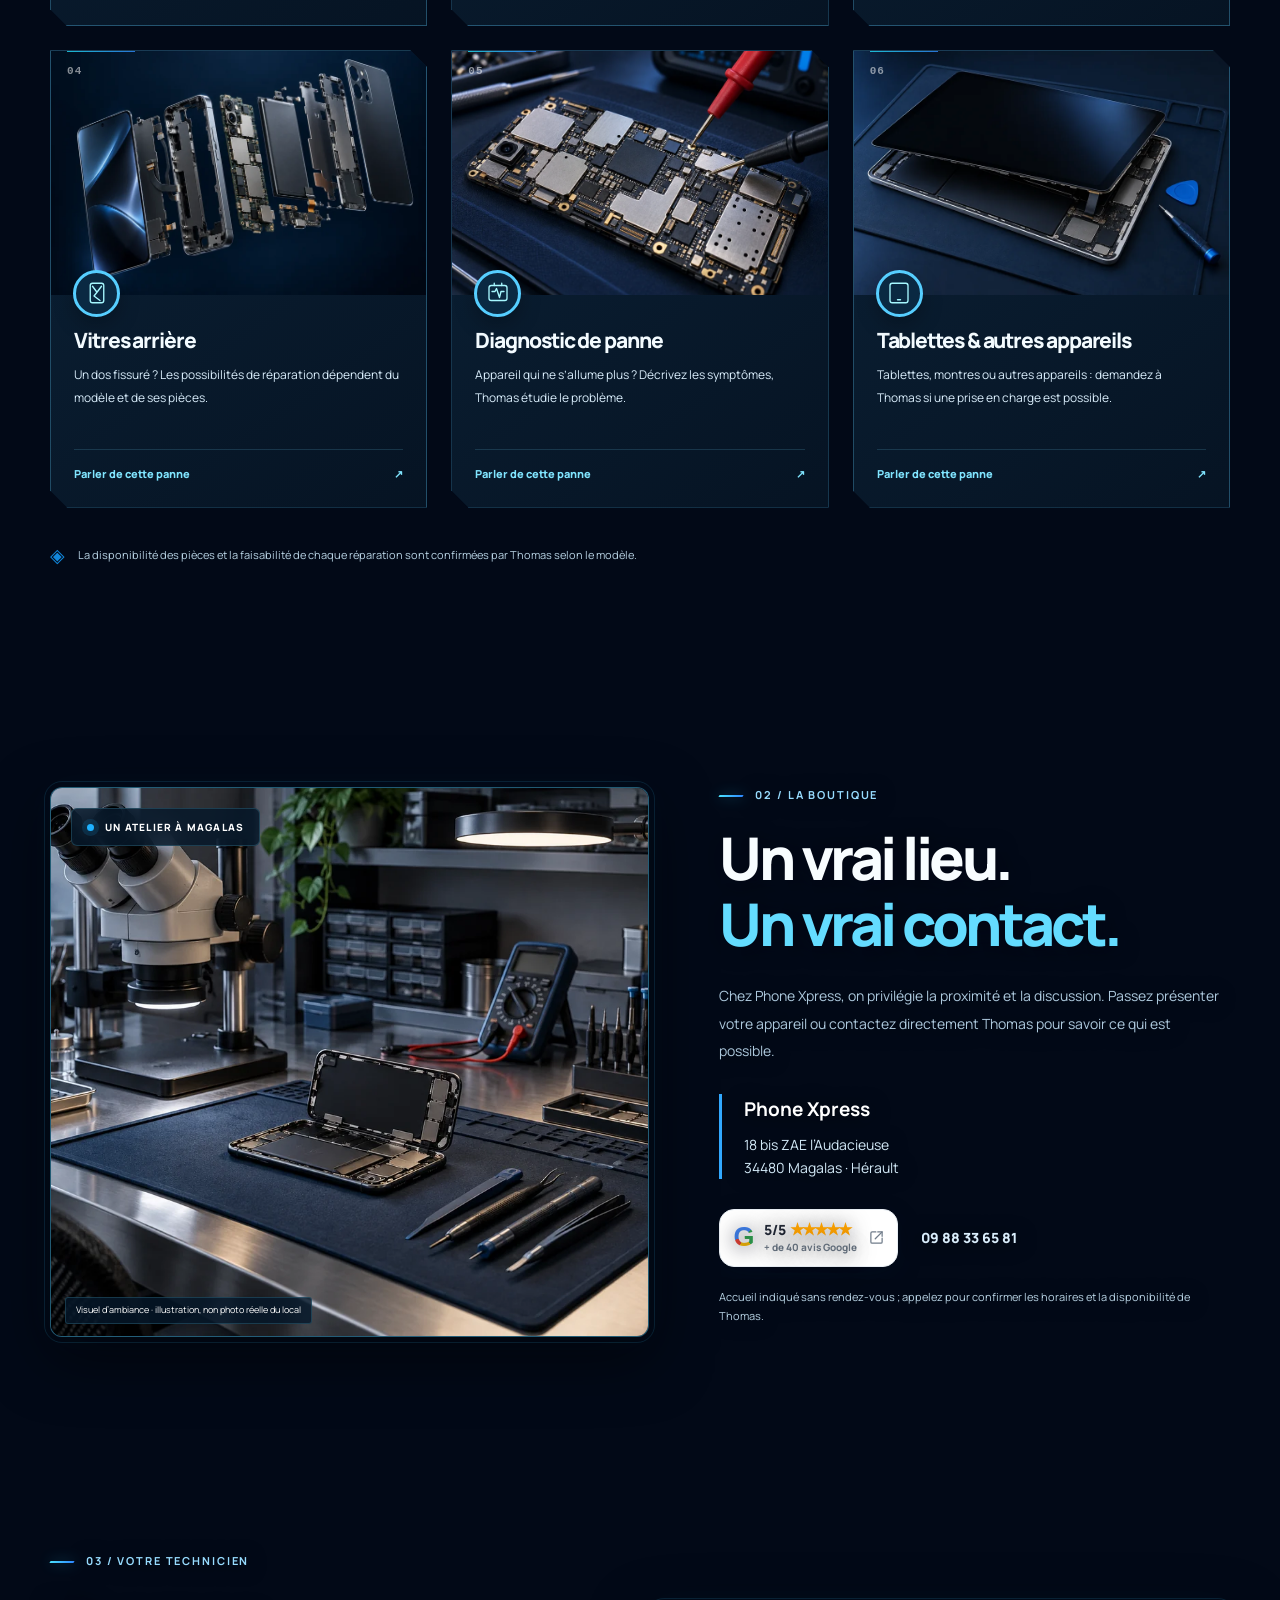
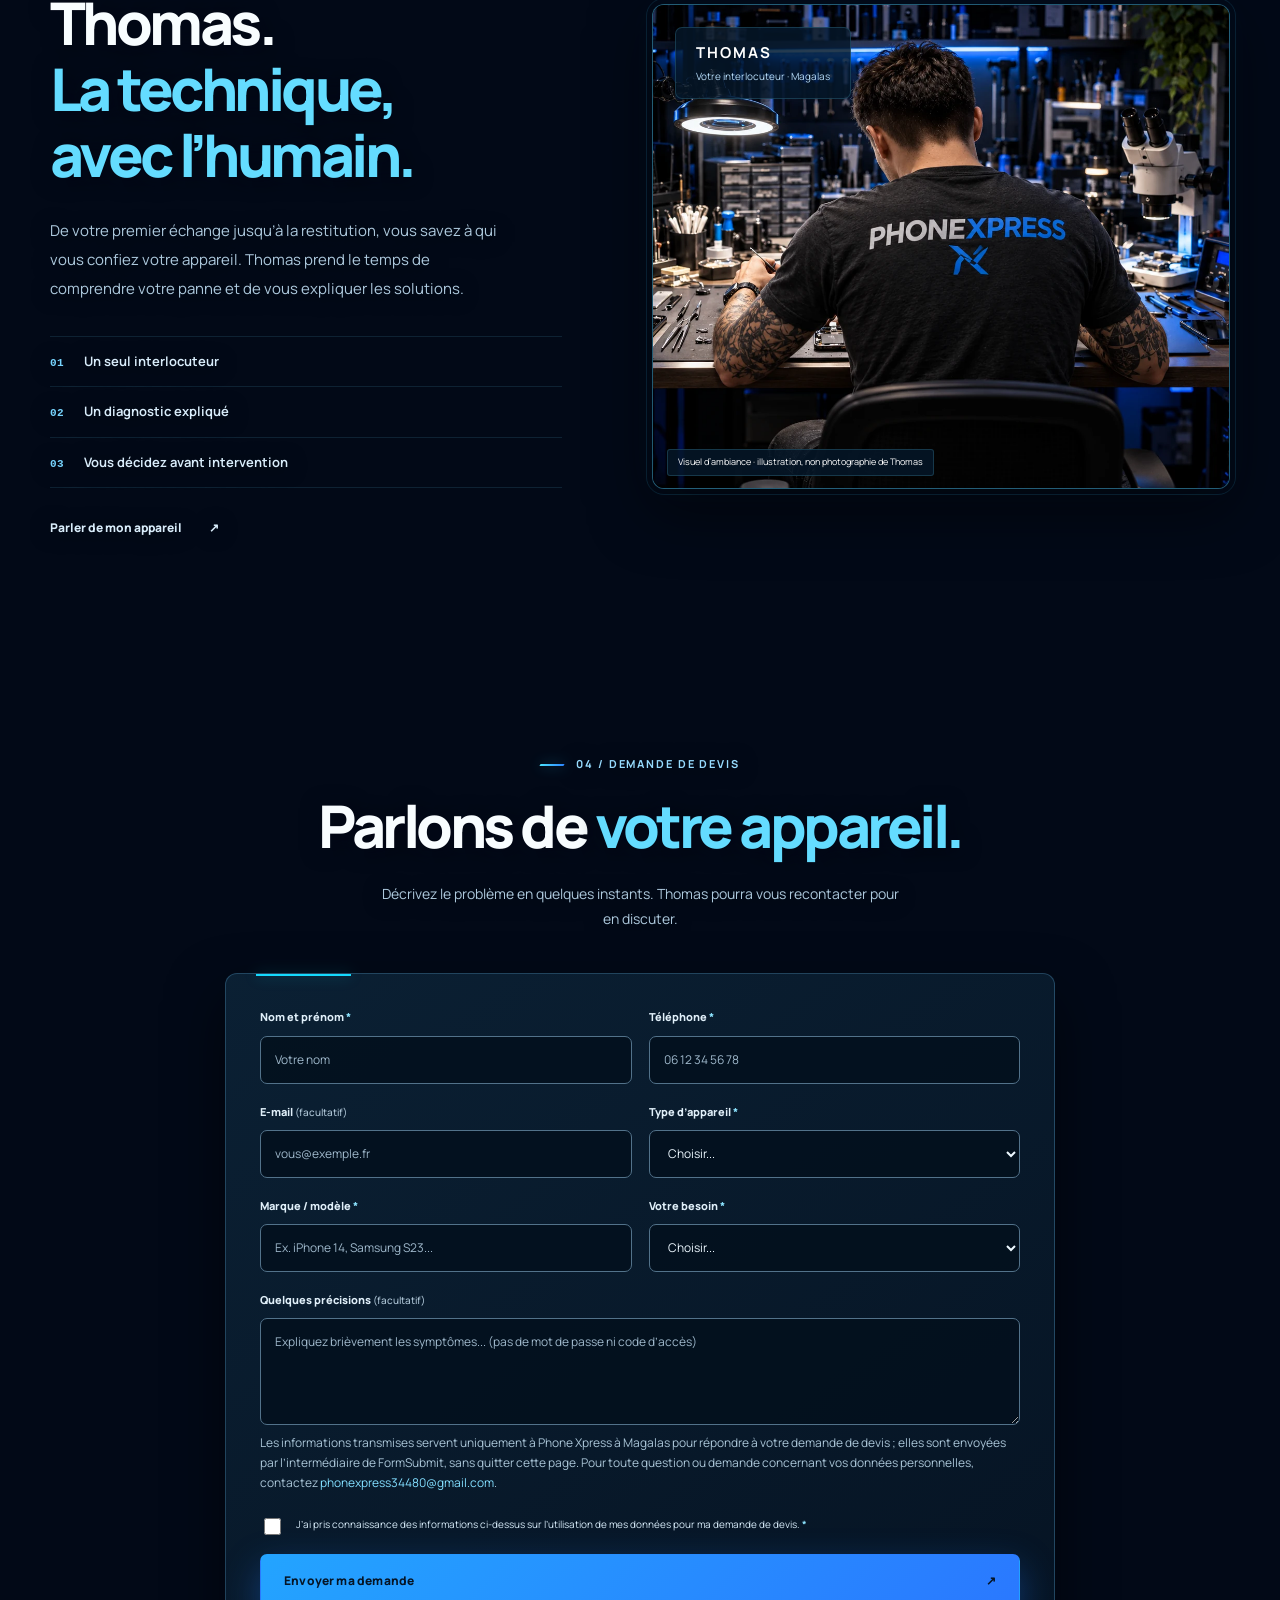
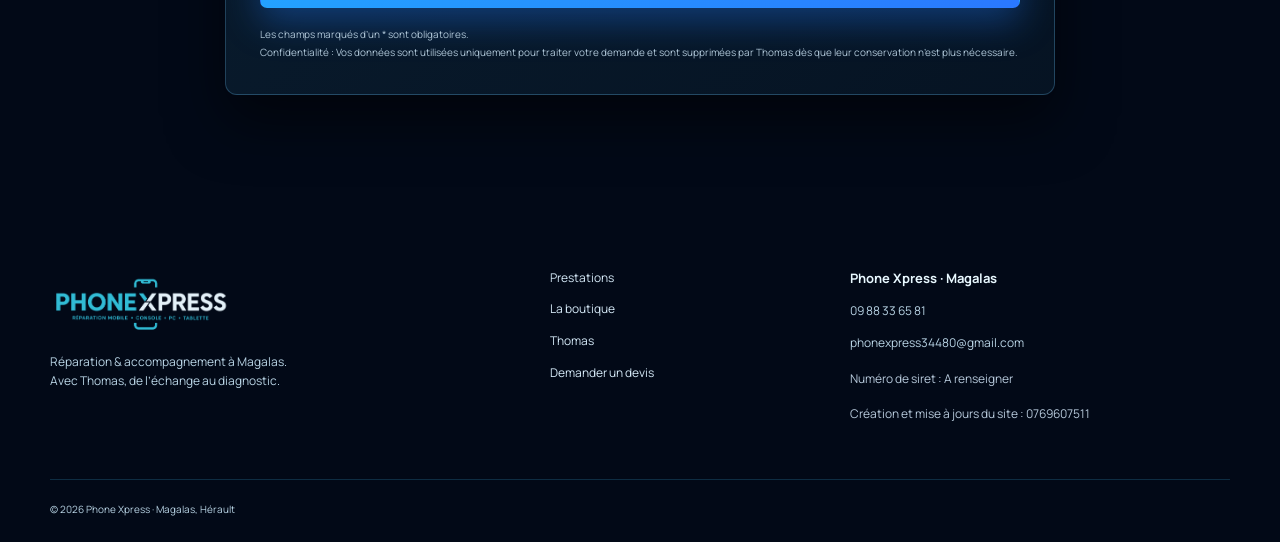
==== commit 7516c135: "Add files via upload" ====
--- a/index.html
+++ b/index.html
@@ -1,6 +1,6 @@
 <!DOCTYPE html>
 
-<html lang="fr"><head><meta charset="utf-8"/><meta content="width=device-width, initial-scale=1" name="viewport"/><meta content="#060a1c" name="theme-color"/><link href="assets/icons/favicon.svg" rel="icon" type="image/svg+xml"/><link href="assets/icons/favicon-32.png" rel="icon" type="image/png"/><link href="assets/icons/apple-touch-icon.png" rel="apple-touch-icon"/><link href="assets/css/site.css?v=25-phonegames" rel="stylesheet"/><link href="assets/css/cinematic-v18.css?v=18" rel="stylesheet"/><title>Phone Xpress Magalas | Réparation téléphone, tablette, ordinateur &amp; trottinette</title><meta content="Phone Xpress à Magalas : réparation et diagnostic de smartphones, tablettes, ordinateurs, trottinettes et autres appareils. Toutes marques, devis avec Thomas." name="description"/><link href="https://www.phone-xpress.fr/" rel="canonical"/><meta content="index,follow" name="robots"/><meta content="website" property="og:type"/><meta content="fr_FR" property="og:locale"/><meta content="Phone Xpress Magalas · La technologie entre de bonnes mains" property="og:title"/><meta content="Thomas à Magalas répare et diagnostique smartphones, tablettes, ordinateurs, trottinettes électriques et autres appareils, toutes marques." property="og:description"/><meta content="https://www.phone-xpress.fr/" property="og:url"/><meta content="https://www.phone-xpress.fr/assets/images/og-phone-xpress.jpg" property="og:image"/><meta content="summary_large_image" name="twitter:card"/><link as="image" fetchpriority="high" href="assets/images/px-x-cinematic.webp" rel="preload" type="image/webp"/><link as="image" href="assets/images/iphone-casse-complet-v16.webp" rel="preload" type="image/webp"/><link as="image" href="assets/images/iphone-repare-complet-v16.webp" rel="preload" type="image/webp"/><script type="application/ld+json">{"@context": "https://schema.org", "@graph": [{"@type": "ElectronicsStore", "@id": "https://www.phone-xpress.fr/#boutique", "name": "Phone Xpress", "url": "https://www.phone-xpress.fr/", "telephone": "+33988336581", "email": "phonexpress34480@gmail.com", "address": {"@type": "PostalAddress", "streetAddress": "18 bis ZAE l’Audacieuse", "postalCode": "34480", "addressLocality": "Magalas", "addressCountry": "FR"}, "areaServed": {"@type": "Place", "name": "Magalas et alentours"}}, {"@type": "WebSite", "name": "Phone Xpress", "url": "https://www.phone-xpress.fr/", "inLanguage": "fr-FR"}]}</script><link href="assets/css/finitions-v20.css?v=20" rel="stylesheet"/><link href="assets/css/finitions-v21.css?v=21" rel="stylesheet"/><link href="assets/css/finitions-v22.css?v=22" rel="stylesheet"/></head><body><div aria-hidden="true" class="cyber-backdrop"><span class="cyber-scan"></span><span class="cyber-signal"></span></div><a class="skip" href="#contenu">Aller au contenu</a><header class="site-header" id="haut"><div class="container nav-inner"><a aria-label="Phone Xpress, retour à l’accueil" class="brand" href="#haut"><img alt="Phone Xpress" height="81" src="assets/images/logo-phone-xpress-cyber.png" width="210"/></a><nav aria-label="Navigation principale" class="main-nav" id="navigation"><a href="#haut">Accueil</a><a href="#prestations">Prestations</a><a href="#boutique">La boutique</a><a href="#thomas">Thomas</a><a aria-label="Phone Xpress : 5 étoiles sur 5, + de 40 avis Google. Ouvrir sa fiche Google Maps." class="google-rating-card google-rating-nav" href="https://www.google.com/maps/search/?api=1&amp;query=Phone%20Xpress%20Magalas&amp;query_place_id=ChIJt_m2DQ1zsRIRhqUNkfuuL4I" rel="noopener noreferrer" target="_blank"><span aria-hidden="true" class="google-mark">G</span><span class="google-rating-info"><span class="google-rating-top"><strong>5/5</strong><span aria-hidden="true" class="google-rating-stars">★★★★★</span></span><span class="google-rating-count">+ de 40 avis Google</span></span><svg aria-hidden="true" class="google-card-external" fill="none" height="16" stroke="currentColor" stroke-linecap="round" stroke-linejoin="round" stroke-width="2" viewbox="0 0 24 24" width="16" xmlns="http://www.w3.org/2000/svg"><path d="M14 3h7v7"></path><path d="M10 14 21 3"></path><path d="M21 13v6a2 2 0 0 1-2 2H5a2 2 0 0 1-2-2V5a2 2 0 0 1 2-2h6"></path></svg></a></nav><button aria-controls="navigation" aria-expanded="false" aria-label="Ouvrir le menu" class="menu-toggle" type="button"><span></span><span></span><span></span></button></div></header><main id="contenu">
+<html lang="fr"><head><meta charset="utf-8"/><meta content="width=device-width, initial-scale=1" name="viewport"/><meta content="#060a1c" name="theme-color"/><link href="assets/icons/favicon.svg" rel="icon" type="image/svg+xml"/><link href="assets/icons/favicon-32.png" rel="icon" type="image/png"/><link href="assets/icons/apple-touch-icon.png" rel="apple-touch-icon"/><link href="assets/css/site.css?v=26-center" rel="stylesheet"/><link href="assets/css/cinematic-v18.css?v=18" rel="stylesheet"/><title>Phone Xpress Magalas | Réparation téléphone, tablette, ordinateur &amp; trottinette</title><meta content="Phone Xpress à Magalas : réparation et diagnostic de smartphones, tablettes, ordinateurs, trottinettes et autres appareils. Toutes marques, devis avec Thomas." name="description"/><link href="https://www.phone-xpress.fr/" rel="canonical"/><meta content="index,follow" name="robots"/><meta content="website" property="og:type"/><meta content="fr_FR" property="og:locale"/><meta content="Phone Xpress Magalas · La technologie entre de bonnes mains" property="og:title"/><meta content="Thomas à Magalas répare et diagnostique smartphones, tablettes, ordinateurs, trottinettes électriques et autres appareils, toutes marques." property="og:description"/><meta content="https://www.phone-xpress.fr/" property="og:url"/><meta content="https://www.phone-xpress.fr/assets/images/og-phone-xpress.jpg" property="og:image"/><meta content="summary_large_image" name="twitter:card"/><link as="image" fetchpriority="high" href="assets/images/px-x-cinematic.webp" rel="preload" type="image/webp"/><link as="image" href="assets/images/iphone-casse-complet-v16.webp" rel="preload" type="image/webp"/><link as="image" href="assets/images/iphone-repare-complet-v16.webp" rel="preload" type="image/webp"/><script type="application/ld+json">{"@context": "https://schema.org", "@graph": [{"@type": "ElectronicsStore", "@id": "https://www.phone-xpress.fr/#boutique", "name": "Phone Xpress", "url": "https://www.phone-xpress.fr/", "telephone": "+33988336581", "email": "phonexpress34480@gmail.com", "address": {"@type": "PostalAddress", "streetAddress": "18 bis ZAE l’Audacieuse", "postalCode": "34480", "addressLocality": "Magalas", "addressCountry": "FR"}, "areaServed": {"@type": "Place", "name": "Magalas et alentours"}}, {"@type": "WebSite", "name": "Phone Xpress", "url": "https://www.phone-xpress.fr/", "inLanguage": "fr-FR"}]}</script><link href="assets/css/finitions-v20.css?v=20" rel="stylesheet"/><link href="assets/css/finitions-v21.css?v=21" rel="stylesheet"/><link href="assets/css/finitions-v22.css?v=22" rel="stylesheet"/></head><body><div aria-hidden="true" class="cyber-backdrop"><span class="cyber-scan"></span><span class="cyber-signal"></span></div><a class="skip" href="#contenu">Aller au contenu</a><header class="site-header" id="haut"><div class="container nav-inner"><a aria-label="Phone Xpress, retour à l’accueil" class="brand" href="#haut"><img alt="Phone Xpress" height="81" src="assets/images/logo-phone-xpress-cyber.png" width="210"/></a><nav aria-label="Navigation principale" class="main-nav" id="navigation"><a href="#haut">Accueil</a><a href="#prestations">Prestations</a><a href="#boutique">La boutique</a><a href="#thomas">Thomas</a><a aria-label="Phone Xpress : 5 étoiles sur 5, + de 40 avis Google. Ouvrir sa fiche Google Maps." class="google-rating-card google-rating-nav" href="https://www.google.com/maps/search/?api=1&amp;query=Phone%20Xpress%20Magalas&amp;query_place_id=ChIJt_m2DQ1zsRIRhqUNkfuuL4I" rel="noopener noreferrer" target="_blank"><span aria-hidden="true" class="google-mark">G</span><span class="google-rating-info"><span class="google-rating-top"><strong>5/5</strong><span aria-hidden="true" class="google-rating-stars">★★★★★</span></span><span class="google-rating-count">+ de 40 avis Google</span></span><svg aria-hidden="true" class="google-card-external" fill="none" height="16" stroke="currentColor" stroke-linecap="round" stroke-linejoin="round" stroke-width="2" viewbox="0 0 24 24" width="16" xmlns="http://www.w3.org/2000/svg"><path d="M14 3h7v7"></path><path d="M10 14 21 3"></path><path d="M21 13v6a2 2 0 0 1-2 2H5a2 2 0 0 1-2-2V5a2 2 0 0 1 2-2h6"></path></svg></a></nav><button aria-controls="navigation" aria-expanded="false" aria-label="Ouvrir le menu" class="menu-toggle" type="button"><span></span><span></span><span></span></button></div></header><main id="contenu">
 <section aria-labelledby="hero-heading" class="hero hero-premium"><div aria-hidden="true" class="hero-cinematic-art"><img alt="" decoding="async" fetchpriority="high" height="941" src="assets/images/px-x-cinematic.webp" width="1672"/></div><div aria-hidden="true" class="honey-glow"></div><div class="container hero-layout"><div class="hero-copy"><div class="eyebrow hero-eyebrow"><span></span> LA RÉPARATION, SANS COMPROMIS</div><h1 id="hero-heading">Un problème ?<br/><span class="hero-accent">On répare.</span></h1><p>Smartphone, tablette, ordinateur, trottinette électrique ou autre appareil en panne ? À Magalas, Thomas identifie le problème et vous propose une solution claire, quelle que soit la marque.</p><div class="hero-actions"><a aria-label="Phone Xpress : 5 étoiles sur 5, + de 40 avis Google. Ouvrir sa fiche Google Maps." class="google-rating-card" href="https://www.google.com/maps/search/?api=1&amp;query=Phone%20Xpress%20Magalas&amp;query_place_id=ChIJt_m2DQ1zsRIRhqUNkfuuL4I" rel="noopener noreferrer" target="_blank"><span aria-hidden="true" class="google-mark">G</span><span class="google-rating-info"><span class="google-rating-top"><strong>5/5</strong><span aria-hidden="true" class="google-rating-stars">★★★★★</span></span><span class="google-rating-count">+ de 40 avis Google</span></span><svg aria-hidden="true" class="google-card-external" fill="none" height="16" stroke="currentColor" stroke-linecap="round" stroke-linejoin="round" stroke-width="2" viewbox="0 0 24 24" width="16" xmlns="http://www.w3.org/2000/svg"><path d="M14 3h7v7"></path><path d="M10 14 21 3"></path><path d="M21 13v6a2 2 0 0 1-2 2H5a2 2 0 0 1-2-2V5a2 2 0 0 1 2-2h6"></path></svg></a><a class="btn btn-ghost" href="#prestations">Nos services <span aria-hidden="true">↓</span></a></div><div class="hero-proof"><span><b>✦</b> Diagnostic et conseils</span><span><b>✦</b> Un technicien à votre écoute</span><span><b>✦</b> Devis sans engagement</span></div></div><div class="hero-media"><div aria-hidden="true" class="hero-shards"><span class="shard s1"></span><span class="shard s2"></span><span class="shard s3"></span><span class="shard s4"></span><span class="shard s5"></span><span class="shard s6"></span><span class="shard s7"></span><span class="shard s8"></span></div><div class="px-repair" style="--reveal:48%"><div aria-label="Comparaison d’un même iPhone à l’écran cassé et après remplacement de son écran, à révéler avec le curseur sous le téléphone." class="px-repair-stage" id="px-repair-display-visual" role="img"><img alt="" class="px-repair-img px-repair-broken" decoding="async" fetchpriority="high" height="1220" src="assets/images/iphone-casse-complet-v16.webp" width="553"/><img alt="" class="px-repair-img px-repair-fixed" decoding="async" fetchpriority="high" height="1220" src="assets/images/iphone-repare-complet-v16.webp" width="553"/><span aria-hidden="true" class="px-repair-seam"></span></div><label class="sr-only" for="px-repair-range">Glisser pour révéler progressivement l’iPhone réparé</label><input aria-controls="px-repair-display-visual" aria-valuetext="48 pour cent de l’écran réparé" class="px-repair-range" id="px-repair-range" max="100" min="0" step="1" type="range" value="48"/><span aria-live="off" class="sr-only" id="px-repair-display">Comparaison avant et après réparation de l’écran.</span><div class="px-repair-hint">GLISSEZ POUR RÉPARER</div></div></div></div></section>
 <section class="services-section section" id="prestations"><div class="container"><div class="section-head reveal"><div><p class="eyebrow">01 / NOS PRESTATIONS</p><h2>Une Panne ?<br/><em>On a les bons réflexes.</em></h2></div><p>Écran, batterie, connectique ou panne à identifier : chaque appareil mérite une vraie attention. Présentez-nous le vôtre.</p></div><div class="services-grid"><article class="service-card reveal"><div class="service-visual"><img alt="Écran de smartphone et outils de réparation" decoding="async" height="600" loading="lazy" src="assets/images/ecran.webp" width="900"/><span class="card-numb">01</span><span aria-hidden="true" class="category-icon"><svg fill="none" stroke="currentColor" stroke-linecap="round" stroke-linejoin="round" stroke-width="1.8" viewbox="0 0 32 32"><rect height="26" rx="3" width="18" x="7" y="3"></rect><path d="M15 25h2M9 8l4 3-2 4 7 4-2 4"></path></svg></span></div><div class="service-info"><h3>Écrans &amp; affichage</h3><p>Écran cassé, tactile défaillant ou affichage abîmé : faisons le point sur votre appareil.</p><a class="service-link" data-problem="Écran cassé ou affichage défectueux" href="#devis">Parler de cette panne <span aria-hidden="true">↗</span></a></div></article>
 <article class="service-card reveal"><div class="service-visual"><img alt="Batterie et composants internes de smartphone" decoding="async" height="600" loading="lazy" src="assets/images/batterie.webp" width="900"/><span class="card-numb">02</span><span aria-hidden="true" class="category-icon"><svg fill="none" stroke="currentColor" stroke-linecap="round" stroke-linejoin="round" stroke-width="1.8" viewbox="0 0 32 32"><rect height="24" rx="3" width="18" x="7" y="5"></rect><path d="M13 2h6M17 9l-5 9h7l-4 8"></path></svg></span></div><div class="service-info"><h3>Batterie &amp; autonomie</h3><p>Votre téléphone ne tient plus la journée ? Thomas vérifie la batterie et ses symptômes.</p><a class="service-link" data-problem="Batterie ou autonomie" href="#devis">Parler de cette panne <span aria-hidden="true">↗</span></a></div></article>
@@ -10,10 +10,10 @@
 <article class="service-card reveal"><div class="service-visual"><img alt="Tablette en cours de réparation" decoding="async" height="600" loading="lazy" src="assets/images/tablette.webp" width="900"/><span class="card-numb">06</span><span aria-hidden="true" class="category-icon"><svg fill="none" stroke="currentColor" stroke-linecap="round" stroke-linejoin="round" stroke-width="1.8" viewbox="0 0 32 32"><rect height="26" rx="3" width="24" x="4" y="3"></rect><path d="M14 25h4"></path></svg></span></div><div class="service-info"><h3>Tablettes &amp; autres appareils</h3><p>Tablettes, montres ou autres appareils : demandez à Thomas si une prise en charge est possible.</p><a class="service-link" data-problem="Autre problème" href="#devis">Parler de cette panne <span aria-hidden="true">↗</span></a></div></article></div><div class="services-note"><span>◈</span> La disponibilité des pièces et la faisabilité de chaque réparation sont confirmées par Thomas selon le modèle.</div></div></section>
 <section class="shop-section section" id="boutique"><div class="container shop-grid"><div class="shop-photo reveal"><img alt="Illustration d’ambiance d’un établi de réparation électronique équipé" decoding="async" height="1024" loading="lazy" src="assets/images/atelier.webp" width="1536"/><div class="photo-stamp"><span class="dot"></span> UN ATELIER À MAGALAS</div><span class="photo-disclaimer">Visuel d’ambiance · illustration, non photo réelle du local</span></div><div class="shop-copy reveal"><p class="eyebrow light">02 / LA BOUTIQUE</p><h2>Un vrai lieu.<br/><em>Un vrai contact.</em></h2><p>Chez Phone Xpress, on privilégie la proximité et la discussion. Passez présenter votre appareil ou contactez directement Thomas pour savoir ce qui est possible.</p><address><strong>Phone Xpress</strong><span>18 bis ZAE l’Audacieuse<br/>34480 Magalas · Hérault</span></address><div class="shop-links"><a aria-label="Phone Xpress : 5 étoiles sur 5, + de 40 avis Google. Ouvrir sa fiche Google Maps." class="google-rating-card" href="https://www.google.com/maps/search/?api=1&amp;query=Phone%20Xpress%20Magalas&amp;query_place_id=ChIJt_m2DQ1zsRIRhqUNkfuuL4I" rel="noopener noreferrer" target="_blank"><span aria-hidden="true" class="google-mark">G</span><span class="google-rating-info"><span class="google-rating-top"><strong>5/5</strong><span aria-hidden="true" class="google-rating-stars">★★★★★</span></span><span class="google-rating-count">+ de 40 avis Google</span></span><svg aria-hidden="true" class="google-card-external" fill="none" height="16" stroke="currentColor" stroke-linecap="round" stroke-linejoin="round" stroke-width="2" viewbox="0 0 24 24" width="16" xmlns="http://www.w3.org/2000/svg"><path d="M14 3h7v7"></path><path d="M10 14 21 3"></path><path d="M21 13v6a2 2 0 0 1-2 2H5a2 2 0 0 1-2-2V5a2 2 0 0 1 2-2h6"></path></svg></a><span class="shop-call">09 88 33 65 81</span></div><p class="shop-note">Accueil indiqué sans rendez-vous ; appelez pour confirmer les horaires et la disponibilité de Thomas.</p></div></div></section>
 <section class="person-section section" id="thomas"><div class="container person-grid"><div class="person-copy reveal"><p class="eyebrow">03 / VOTRE TECHNICIEN</p><h2>Thomas.<br/><em>La technique, avec l’humain.</em></h2><p>De votre premier échange jusqu’à la restitution, vous savez à qui vous confiez votre appareil. Thomas prend le temps de comprendre votre panne et de vous expliquer les solutions.</p><div class="person-points"><span><b>01</b> Un seul interlocuteur</span><span><b>02</b> Un diagnostic expliqué</span><span><b>03</b> Vous décidez avant intervention</span></div><a class="text-cta" href="#devis">Parler de mon appareil <span aria-hidden="true">↗</span></a></div><div class="person-photo reveal"><img alt="Illustration d’un technicien Phone Xpress travaillant sur un smartphone à son établi" decoding="async" height="1024" loading="lazy" src="assets/images/atelier-humain.webp" width="1536"/><div class="person-stamp"><strong>THOMAS</strong><span>Votre interlocuteur · Magalas</span></div><span class="photo-disclaimer">Visuel d’ambiance · illustration, non photographie de Thomas</span></div></div></section>
-<section class="quote-section section" id="devis"><div class="container"><div class="quote-top reveal"><p class="eyebrow light">04 / DEMANDE DE DEVIS</p><h2>Parlons de <em>votre appareil.</em></h2><p>Décrivez le problème en quelques instants. Thomas pourra vous recontacter pour en discuter.</p></div><div class="quote-grid"><div class="quote-form-wrap reveal"><form accept-charset="UTF-8" action="#devis" data-endpoint="https://formsubmit.co/phonexpress34480@gmail.com" data-recipient="phonexpress34480@gmail.com" class="quote-form" id="quote-form" method="POST">
+<section class="quote-section section" id="devis"><div class="container"><div class="quote-top reveal"><p class="eyebrow light">04 / DEMANDE DE DEVIS</p><h2>Parlons de <em>votre appareil.</em></h2><p>Décrivez le problème en quelques instants. Thomas pourra vous recontacter pour en discuter.</p></div><div class="quote-grid"><div class="quote-form-wrap reveal"><form accept-charset="UTF-8" action="https://formsubmit.co/phonexpress34480@gmail.com" data-endpoint="https://formsubmit.co/phonexpress34480@gmail.com" data-recipient="phonexpress34480@gmail.com" class="quote-form" id="quote-form" method="POST">
 <input name="_subject" type="hidden" value="Phone Xpress — Nouvelle demande de devis"/>
 <input name="_template" type="hidden" value="table"/>
-<input id="px-success-url" name="_next" type="hidden" value=""/>
+
 <input id="px-source-url" name="_url" type="hidden" value=""/>
 <input name="_captcha" type="hidden" value="false"/>
 <input name="Origine" type="hidden" value="Phone Xpress — site internet"/>
@@ -46,13 +46,13 @@
 <p class="quote-confirm-eyebrow"><span class="quote-confirm-dot" aria-hidden="true"></span> DEMANDE DE DEVIS</p>
 <h2 class="quote-confirm-heading">Parlons de votre <em>appareil.</em></h2>
 <p class="quote-confirm-subtitle">Décrivez votre besoin : votre demande sera envoyée directement par e-mail.</p>
-<h3 id="quote-result-title" tabindex="-1">Votre demande a été prise en charge.</h3>
-<p class="quote-confirm-message">Merci ! Votre demande est en cours d’acheminement vers Phone Xpress, qui pourra vous recontacter avec les coordonnées indiquées. Vous pouvez conserver une copie de votre demande.</p>
+<h3 id="quote-result-title" tabindex="-1">Votre demande a bien été envoyée.</h3>
+<p class="quote-confirm-message">FormSubmit a confirmé la réception de votre demande pour transmission à Phone Xpress. Thomas pourra vous recontacter grâce aux coordonnées indiquées. Vous pouvez conserver une copie de votre message.</p>
 <textarea id="quote-summary" readonly rows="8" aria-label="Récapitulatif de votre demande"></textarea>
 <div class="quote-actions quote-success-actions"><button class="btn btn-primary" id="quote-copy" type="button">Copier le récapitulatif</button><a class="btn quote-secondary" href="tel:+33988336581">Appeler</a></div>
 <button class="quote-new-link" id="quote-new" type="button">Nouvelle demande</button>
 <p id="quote-copy-status" role="status" aria-live="polite"></p>
 </div>
 </div>
-</div><aside class="quote-aside reveal"><div class="quote-aside-card"><span class="quote-asterisk">✳</span><h3>Vous préférez échanger de vive voix ?</h3><span class="big-phone">09 88 33 65 81</span><p>Ou passez directement à la boutique :<br/>18 bis ZAE l’Audacieuse, Magalas.</p></div><div class="quote-tip">Avant de déposer votre appareil, pensez à sauvegarder vos données lorsque c’est possible. Ne communiquez aucun code d’accès dans le formulaire.</div></aside></div></div></section>
-</main><footer class="site-footer"><div class="container footer-main"><div><a class="footer-logo" href="#haut"><img alt="Phone Xpress" height="73" src="assets/images/logo-phone-xpress-cyber.png" width="190"/></a><p>Réparation &amp; accompagnement à Magalas.<br/>Avec Thomas, de l’échange au diagnostic.</p></div><div class="footer-nav"><a href="#prestations">Prestations</a><a href="#boutique">La boutique</a><a href="#thomas">Thomas</a><a href="#devis">Demander un devis</a></div><div class="footer-coord"><strong>Phone Xpress · Magalas</strong><span class="footer-phone">09 88 33 65 81</span><a href="mailto:phonexpress34480@gmail.com">phonexpress34480@gmail.com</a><span class="footer-extra">Numéro de siret : A renseigner</span><span class="footer-extra">Création et mise à jours du site : 0769607511</span></div></div><div class="container footer-bottom"><span>© 2026 Phone Xpress · Magalas, Hérault</span></div></footer><aside aria-label="Aide Phone Xpress" class="px-mascot"><div class="mascot-dialog" hidden="" id="px-mascot-dialog"><button aria-label="Fermer la bulle" class="mascot-close" type="button">×</button><div class="mascot-first"><span class="mini-label">Un coup de main ?</span><strong>Une question sur votre appareil ?</strong><p>Thomas est là pour vous répondre.</p><a class="mascot-devis" href="#devis">Demander un devis</a></div></div><button aria-controls="px-mascot-dialog" aria-expanded="false" aria-label="Une question ? Ouvrir l’aide Phone Xpress" class="mascot-launcher" type="button"><span aria-hidden="true" class="mascot-mark">?</span><span aria-hidden="true" class="mascot-poses"><img alt="" class="mascot-pose mascot-pose-closed" height="960" src="assets/images/mascotte-px-fermee.webp" width="640"/><img alt="" class="mascot-pose mascot-pose-open" height="960" src="assets/images/mascotte-px-ouverte.webp" width="640"/></span></button></aside><script defer="" src="assets/js/quote-form.js?v=25-iframe-confirm"></script><script defer="" src="assets/js/site.js?v=25-iframe-confirm"></script><script defer="" src="assets/js/px-repair.js"></script><script defer="" src="assets/js/px-lightning.js?v=18"></script></body></html>
+</div></div></div></section>
+</main><footer class="site-footer"><div class="container footer-main"><div><a class="footer-logo" href="#haut"><img alt="Phone Xpress" height="73" src="assets/images/logo-phone-xpress-cyber.png" width="190"/></a><p>Réparation &amp; accompagnement à Magalas.<br/>Avec Thomas, de l’échange au diagnostic.</p></div><div class="footer-nav"><a href="#prestations">Prestations</a><a href="#boutique">La boutique</a><a href="#thomas">Thomas</a><a href="#devis">Demander un devis</a></div><div class="footer-coord"><strong>Phone Xpress · Magalas</strong><span class="footer-phone">09 88 33 65 81</span><a href="mailto:phonexpress34480@gmail.com">phonexpress34480@gmail.com</a><span class="footer-extra">Numéro de siret : A renseigner</span><span class="footer-extra">Création et mise à jours du site : 0769607511</span></div></div><div class="container footer-bottom"><span>© 2026 Phone Xpress · Magalas, Hérault</span></div></footer><aside aria-label="Aide Phone Xpress" class="px-mascot"><div class="mascot-dialog" hidden="" id="px-mascot-dialog"><button aria-label="Fermer la bulle" class="mascot-close" type="button">×</button><div class="mascot-first"><span class="mini-label">Un coup de main ?</span><strong>Une question sur votre appareil ?</strong><p>Thomas est là pour vous répondre.</p><a class="mascot-devis" href="#devis">Demander un devis</a></div></div><button aria-controls="px-mascot-dialog" aria-expanded="false" aria-label="Une question ? Ouvrir l’aide Phone Xpress" class="mascot-launcher" type="button"><span aria-hidden="true" class="mascot-mark">?</span><span aria-hidden="true" class="mascot-poses"><img alt="" class="mascot-pose mascot-pose-closed" height="960" src="assets/images/mascotte-px-fermee.webp" width="640"/><img alt="" class="mascot-pose mascot-pose-open" height="960" src="assets/images/mascotte-px-ouverte.webp" width="640"/></span></button></aside><script defer="" src="assets/js/quote-form.js?v=26-ajax"></script><script defer="" src="assets/js/site.js?v=25-iframe-confirm"></script><script defer="" src="assets/js/px-repair.js"></script><script defer="" src="assets/js/px-lightning.js?v=18"></script></body></html>
--- a/assets/css/site.css
+++ b/assets/css/site.css
@@ -1,665 +1,665 @@
-@font-face{font-family:Manrope;src:url('../fonts/manrope-latin.woff2') format('woff2');font-style:normal;font-weight:200 800;font-display:swap}
-:root{--ink:#0b213c;--navy:#071c36;--navy2:#0a2b50;--blue:#1788f2;--lightblue:#82c9ff;--pale:#f3f7fc;--line:#d9e5f1;--muted:#50647c;--font:Manrope,Arial,sans-serif;--ease:cubic-bezier(.22,1,.36,1)}
-*,*::before,*::after{box-sizing:border-box}html{scroll-behavior:smooth;scroll-padding-top:95px}body{margin:0;background:#fff;color:var(--ink);font-family:var(--font);font-size:15px;line-height:1.65;overflow-x:hidden}button,input,select,textarea{font:inherit}button{cursor:pointer}img,svg{max-width:100%}img{display:block}a{color:inherit;text-decoration:none}a:focus-visible,button:focus-visible,input:focus-visible,select:focus-visible,textarea:focus-visible{outline:3px solid #27a4ff;outline-offset:3px}p,h1,h2,h3{margin-top:0}h1,h2,h3{line-height:1.12;letter-spacing:-.052em}em{font-style:normal;color:var(--blue)}.container{width:min(1180px,calc(100% - 52px));margin-inline:auto}.skip{position:fixed;z-index:200;top:-100px;left:20px;padding:12px 18px;background:#fff;border-radius:8px}.skip:focus{top:12px}.section{padding:110px 0}.eyebrow{font:700 11px/1.4 var(--font);color:#216cae;letter-spacing:.17em;text-transform:uppercase;margin:0 0 22px}.eyebrow.light{color:#9ed3ff}.btn{display:inline-flex;align-items:center;justify-content:center;gap:24px;min-height:51px;border-radius:7px;padding:13px 23px;font-size:12px;font-weight:800;letter-spacing:.015em;transition:transform .25s var(--ease),background .2s,color .2s,box-shadow .25s var(--ease);border:1px solid transparent}.btn:hover{transform:translateY(-3px)}.btn-blue,.btn-primary{background:var(--blue);color:#fff;box-shadow:0 13px 32px #005fbb42}.btn-blue:hover,.btn-primary:hover{background:#2b9bfa;box-shadow:0 15px 32px #005fbb54}.btn-ghost{color:#e0edfc;border-color:#6989a788;background:#ffffff06}.btn-ghost:hover{background:#ffffff18}.btn-light{background:#fff;color:#072a52}.btn-light:hover{background:#dceefe}.nav-inner{height:82px;display:flex;align-items:center;justify-content:space-between;gap:28px}.site-header{position:sticky;z-index:95;top:0;background:#fffffff5;backdrop-filter:blur(19px);border-bottom:1px solid #c5d9eb70;transition:box-shadow .25s}.site-header.scrolled{box-shadow:0 7px 26px #06295112}.brand{width:198px;flex:0 0 198px}.brand img{width:100%;height:auto}.main-nav{display:flex;align-items:center;gap:29px}.main-nav>a{font-size:12px;font-weight:750;color:#30425a;transition:color .15s}.main-nav>a:hover,.main-nav>a.active{color:#0b7ed4}.main-nav .nav-link-cta{background:#092a50;color:#fff;border-radius:6px;padding:13px 17px}.main-nav .nav-link-cta:hover{color:#fff;background:#145384}.menu-toggle{display:none;border:1px solid #c4d5e7;border-radius:8px;background:#fff;width:46px;height:43px;align-items:center;justify-content:center;flex-direction:column;gap:5px}.menu-toggle span{width:20px;height:2px;background:#092b4d;transition:transform .2s,opacity .2s}.menu-toggle[aria-expanded=true] span:first-child{transform:translateY(7px) rotate(45deg)}.menu-toggle[aria-expanded=true] span:nth-child(2){opacity:0}.menu-toggle[aria-expanded=true] span:last-child{transform:translateY(-7px) rotate(-45deg)}
-/* Cinematic intro, moving lattice visible without hover */
-.hero{position:relative;isolation:isolate;overflow:hidden;background:radial-gradient(ellipse at 83% 35%,#194c7a 0,transparent 44%),linear-gradient(110deg,#04162b,#092f53 82%,#071d39);color:#fff}.hero:before{content:"";position:absolute;inset:0;z-index:-2;background:linear-gradient(30deg,transparent 49.35%,#58b6ff18 49.7%,#58b6ff18 50.3%,transparent 50.65%),linear-gradient(150deg,transparent 49.35%,#58b6ff18 49.7%,#58b6ff18 50.3%,transparent 50.65%),linear-gradient(90deg,transparent 49.35%,#58b6ff0a 49.7%,#58b6ff0a 50.3%,transparent 50.65%);background-size:88px 102px;opacity:.32;animation:latticeDrift 26s linear infinite}.hero:after{content:"";position:absolute;inset:0;z-index:-1;background:linear-gradient(90deg,#051b34fa 0%,#051b34b3 39%,transparent 80%);pointer-events:none}.honey-glow{position:absolute;top:-25%;left:32%;width:70%;height:145%;pointer-events:none;background:radial-gradient(ellipse at 60% 50%,#1182d33a,transparent 65%);filter:blur(30px);animation:glow 8s ease-in-out infinite alternate}.hero-layout{min-height:660px;display:grid;grid-template-columns:51% 49%;align-items:center;position:relative;padding:70px 0 90px}.hero-copy{position:relative;z-index:3}.hero-eyebrow{color:#a9d8ff;display:flex;align-items:center;gap:10px;letter-spacing:.19em}.hero-eyebrow>span{width:7px;height:7px;border-radius:50%;background:#4fc5ff;box-shadow:0 0 0 6px #159cf026}.hero h1{font-size:clamp(48px,5.3vw,78px);font-weight:800;line-height:1.07;margin-bottom:26px;max-width:680px;letter-spacing:-.07em}.hero h1 em{color:#85cdff}.hero-copy>p{font-size:15px;line-height:1.95;color:#c2d5e7;max-width:470px}.hero-actions{display:flex;gap:12px;flex-wrap:wrap;margin:31px 0 28px}.hero-proof{display:flex;align-items:center;flex-wrap:wrap;gap:10px;font-size:10px;font-weight:650;color:#a8c3dc;letter-spacing:.02em}.proof-check{background:#1a91e9;border-radius:50%;display:grid;place-items:center;font-size:12px;width:18px;height:18px;color:#fff}.proof-sep{width:3px;height:3px;background:#83c8ff;border-radius:50%}.hero-media{align-self:stretch;position:relative;display:grid;place-items:center}.hero-media:before{content:"";position:absolute;width:95%;aspect-ratio:1;border:1px solid #6cc3ff26;border-radius:50%;box-shadow:0 0 0 44px #64bfff06,0 0 0 105px #64bfff04;animation:haloBreath 6s ease-in-out infinite alternate}.hero-media picture{display:block;width:118%;position:relative;margin-left:-9%;filter:drop-shadow(0 40px 45px #020f2ea6);animation:heroFloat 8s ease-in-out infinite}.hero-media img{width:100%;height:auto;aspect-ratio:1.48;object-fit:contain}.hex-label{position:absolute;right:10px;top:12%;z-index:1;font-family:monospace;letter-spacing:.16em;color:#62c6ff;font-size:12px}.hex-label span{color:#b9d5ec}.hero-caption{position:absolute;bottom:7%;right:1%;font-size:9px;letter-spacing:.25em;color:#a8c8e4}.hero-tail{position:relative;display:flex;justify-content:space-between;gap:20px;border-top:1px solid #a8daf51e;padding:17px 0 20px;color:#9eb4cb;font:700 9px/1.4 var(--font);letter-spacing:.17em}
-/* Service cards */
-.services-section{background:#f8fbfe}.section-head{display:flex;justify-content:space-between;align-items:flex-end;gap:50px;margin-bottom:38px}.section-head h2,.shop-copy h2,.person-copy h2,.quote-top h2{font-size:clamp(36px,4.6vw,59px);font-weight:800;margin-bottom:0}.section-head>p{max-width:370px;line-height:1.9;color:var(--muted);margin:0 0 4px;font-size:14px}.services-grid{display:grid;grid-template-columns:repeat(3,minmax(0,1fr));gap:22px}.service-card{background:#fff;border:1px solid #d8e4f0;border-radius:13px;overflow:hidden;box-shadow:0 8px 25px #082a4b07;transition:transform .35s var(--ease),box-shadow .35s,border-color .35s}.service-card:hover{transform:translateY(-7px);box-shadow:0 20px 38px #092f541b;border-color:#96c3ec}.service-visual{height:auto;aspect-ratio:1.54;position:relative;background:#0b2b4b}.service-visual>img{width:100%;height:100%;object-fit:cover;transition:transform .5s var(--ease)}.service-card:hover .service-visual>img{transform:scale(1.045)}.card-numb{position:absolute;top:14px;left:16px;color:#fff8;font:700 11px monospace;letter-spacing:.1em}.category-icon{position:absolute;bottom:-22px;left:22px;width:47px;height:47px;border-radius:50%;border:3px solid #fff;display:grid;place-items:center;color:#fff;background:#081e38;box-shadow:0 5px 14px #0b264d32;z-index:2}.category-icon svg{width:24px;height:24px}.service-info{padding:38px 22px 22px}.service-info h3{font-size:21px;font-weight:800;margin-bottom:12px}.service-info p{color:#556981;font-size:12px;line-height:1.85;margin-bottom:20px;min-height:65px}.service-link{border-top:1px solid #dfebf4;padding-top:15px;display:flex;justify-content:space-between;color:#0a5896;font-size:11px;font-weight:800}.service-link:hover{color:var(--blue)}.services-note{margin-top:32px;display:flex;align-items:center;gap:13px;color:#71849a;font-size:11px}.services-note span{font-size:19px;color:#1288dc}
-/* Real workshop presentation (conceptual illustration labelled as such) */
-.shop-section{background:radial-gradient(ellipse at 100% 15%,#143d67,#071c36 50%,#04172c 100%);color:white;position:relative;overflow:hidden}.shop-grid{display:grid;grid-template-columns:1.08fr .92fr;gap:70px;align-items:center}.shop-photo,.person-photo{min-width:0;position:relative;border-radius:16px;overflow:hidden}.shop-photo{box-shadow:0 26px 70px #020b1c99;border:1px solid #60b3fc36;aspect-ratio:1.09}.shop-photo>img,.person-photo>img{width:100%;height:100%;object-fit:cover}.photo-stamp{position:absolute;left:20px;top:20px;background:#062644db;backdrop-filter:blur(11px);border:1px solid #acd9ff55;padding:11px 15px;border-radius:6px;font:800 10px/1.4 var(--font);letter-spacing:.12em;color:#fff}.dot{display:inline-block;width:7px;height:7px;margin-right:8px;border-radius:50%;background:#1eb1ff;box-shadow:0 0 0 5px #1eb1ff22}.photo-disclaimer{position:absolute;bottom:12px;left:14px;right:14px;font-size:9px;line-height:1.4;color:#fff;background:#061426bb;padding:6px 10px;border-radius:3px;display:inline-block;width:max-content;max-width:calc(100% - 28px)}.shop-copy h2{color:#fff}.shop-copy h2 em{color:#99d2ff}.shop-copy>p:not(.eyebrow):not(.shop-note){color:#b9cde0;font-size:14px;line-height:1.95;margin:26px 0 30px}.shop-copy address{font-style:normal;border-left:3px solid var(--blue);padding-left:22px;display:flex;gap:7px;flex-direction:column;color:#bbd1e5;font-size:14px}.shop-copy address strong{color:#fff;font-size:19px}.shop-links{display:flex;gap:23px;align-items:center;flex-wrap:wrap;margin-top:30px}.shop-call{font-weight:800;color:#d7edff;font-size:14px}.shop-note{margin-top:20px;color:#98b0c8;font-size:11px;line-height:1.75}
-/* human-centered technician */
-.person-section{background:#eef5fc}.person-grid{display:grid;grid-template-columns:.94fr 1.06fr;gap:90px;align-items:center}.person-copy h2{max-width:450px}.person-copy>p:not(.eyebrow){margin:28px 0;color:#526980;line-height:1.95;max-width:460px}.person-points{border-top:1px solid #d1deeb;margin:32px 0 22px}.person-points span{display:block;padding:14px 0;border-bottom:1px solid #d1deeb;font-size:13px;font-weight:650}.person-points b{color:#1085cf;font-size:11px;font-family:monospace;letter-spacing:.03em;margin-right:17px}.text-cta{display:inline-flex;align-items:center;gap:27px;color:#005b9f;font-weight:800;font-size:12px;margin-top:8px}.text-cta:hover{color:#168beb}.person-photo{aspect-ratio:1.19;box-shadow:0 25px 45px #21466a2c}.person-stamp{position:absolute;left:22px;top:22px;display:flex;flex-direction:column;gap:3px;background:#092744e8;padding:13px 20px;border-radius:7px;color:#fff}.person-stamp strong{letter-spacing:.13em;font-size:15px}.person-stamp span{color:#b6dbf7;font-size:10px}
-/* Quote + FormSubmit */
-.quote-section{background:radial-gradient(circle at 76% 10%,#0d4b80,#062443 48%,#04182e);color:#fff}.quote-top{text-align:center;max-width:720px;margin:0 auto 42px}.quote-top h2{color:#fff}.quote-top h2 em{color:#91cfff}.quote-top>p:not(.eyebrow){color:#bacfe2;line-height:1.8;margin:22px auto 0;max-width:520px;font-size:14px}.quote-grid{display:grid;grid-template-columns:minmax(0,1.45fr) minmax(250px,.7fr);gap:26px;align-items:start}.quote-form-wrap{background:#fff;color:var(--ink);border-radius:16px;padding:34px 34px 32px;box-shadow:0 20px 65px #010d2561}.field-grid{display:grid;grid-template-columns:repeat(2,minmax(0,1fr));gap:19px 17px}.field{display:flex;flex-direction:column;gap:9px;min-width:0}.field.full{grid-column:1/-1}.field label{font-size:11px;font-weight:800;color:#23425e}.field label>span,.consent b{color:#1585dc}.field label small{font-size:10px;color:#788b9e;font-weight:500}.field input,.field select,.field textarea{display:block;width:100%;min-width:0;background:#f5f8fb;color:#163a58;border:1px solid #cfdeea;border-radius:7px;padding:13px 14px;min-height:48px;font-size:12px;outline:none;transition:border .2s,box-shadow .2s}.field input:focus,.field select:focus,.field textarea:focus{border-color:#298fe7;box-shadow:0 0 0 3px #168ef222}.field input::placeholder,.field textarea::placeholder{color:#8c9bac}.field textarea{resize:vertical;min-height:105px}.consent{display:flex;gap:12px;align-items:flex-start;margin:22px 0 16px;font-size:10px;line-height:1.85;color:#62768d}.consent input{margin-top:3px;min-width:17px;min-height:17px;accent-color:var(--blue)}.consent a{color:#0067b3;text-decoration:underline}.send-btn{width:100%;display:flex;justify-content:space-between;min-height:54px}.send-btn:disabled{opacity:.65;cursor:wait}.form-small{margin:17px 0 0;font-size:10px;color:#708296;line-height:1.85}.quote-status{font-size:12px;color:#155b89}.quote-status:not(:empty){padding:13px 14px;background:#e3f1fd;border-radius:6px;margin:12px 0}.quote-status.error{color:#9a2d26;background:#fff0ed}.trap{position:absolute;left:-99999px;width:1px;height:1px;overflow:hidden}.quote-aside-card{background:#ffffff10;border:1px solid #aad9ff30;border-radius:13px;padding:34px;color:#fff}.quote-asterisk{font-size:35px;color:#57b8ff}.quote-aside h3{font-size:25px;max-width:270px;line-height:1.25;margin:15px 0 27px}.big-phone{color:#a2d7ff;font-size:clamp(20px,2.2vw,28px);font-weight:800;letter-spacing:-.045em}.quote-aside-card>p{color:#b1cadf;font-size:12px;margin:22px 0}.quote-aside-card>a:last-child{color:#fff;font-weight:800;text-decoration:underline;font-size:12px}.quote-tip{padding:24px 8px;color:#95b4cf;font-size:11px;line-height:1.9}
-/* Footer and floating assistant */
-.site-footer{background:#fff;color:#16304c;padding:65px 0 25px}.footer-main{display:grid;grid-template-columns:1.15fr .65fr .95fr;gap:40px;align-items:start}.footer-logo img{width:180px;height:auto}.footer-main p{max-width:360px;margin-top:15px;color:#71839a;font-size:12px}.footer-nav,.footer-coord{display:flex;flex-direction:column;gap:12px;font-size:12px}.footer-nav a,.footer-coord a{color:#45627e}.footer-coord strong{font-size:13px}.footer-nav a:hover,.footer-coord a:hover,.footer-bottom a:hover{color:#007bd2}.footer-bottom{display:flex;justify-content:space-between;gap:18px;align-items:center;margin-top:55px;padding-top:21px;border-top:1px solid var(--line);color:#7b8da1;font-size:10px}.footer-bottom>span:last-child{display:flex;gap:20px}.mobile-actions{display:none}.px-mascot{position:fixed;right:14px;bottom:7px;z-index:83;width:120px;pointer-events:none}.mascot-launcher{pointer-events:auto;position:relative;display:block;border:0;background:transparent;padding:0;margin:0;width:120px;height:185px;filter:drop-shadow(0 7px 13px #001e4166)}.mascot-poses{display:block;width:100%;height:100%;position:relative}.mascot-pose{position:absolute;inset:0;width:100%;height:100%;object-fit:contain;object-position:bottom;transition:opacity .28s ease,transform .35s var(--ease);transform-origin:center bottom;pointer-events:none}.mascot-pose-closed{opacity:1;transform:translateY(1px)}.mascot-pose-open{opacity:0;transform:translateY(10px) scale(.93)}.mascot-launcher[aria-expanded=true] .mascot-pose-closed{opacity:0;transform:translateY(8px) scale(.92)}.mascot-launcher[aria-expanded=true] .mascot-pose-open{opacity:1;transform:translateY(0) scale(1)}.mascot-launcher:hover .mascot-poses{filter:drop-shadow(0 0 6px #69baff66)}.mascot-mark{position:absolute;top:24px;right:0;z-index:4;width:26px;height:26px;border-radius:50%;background:#e4f4ff;border:2px solid #2084d5;display:grid;place-items:center;color:#064674;font-size:13px;font-weight:850;box-shadow:0 3px 8px #001c3960}.mascot-dialog{position:absolute;pointer-events:auto;right:12px;bottom:184px;width:275px;padding:20px;background:#fff;border:1px solid #a1cbed;box-shadow:0 12px 40px #001b3b51;border-radius:15px 15px 4px 15px;color:#153a5e;animation:bubble .22s var(--ease)}.mascot-dialog[hidden]{display:none}.mascot-first{display:flex;flex-direction:column;align-items:flex-start;gap:10px}.mini-label{font-size:10px;color:#3879aa}.mascot-first strong{font-size:19px;line-height:1.2;letter-spacing:-.04em;max-width:200px}.mascot-first p{color:#607995;margin:0;font-size:11px}.mascot-call{background:#0b4d81;color:#fff;padding:11px 14px;display:flex;justify-content:space-between;border-radius:6px;width:100%;font-size:11px;font-weight:750}.mascot-devis{font-size:11px;text-decoration:underline;color:#126db4}.mascot-close{position:absolute;top:6px;right:6px;border:0;width:32px;height:32px;border-radius:50%;background:transparent;color:#51738c;font-size:25px}
-/* compliance pages: distinct from the five-section main scroll */
-.legal-intro{padding:70px 0;background:var(--navy);color:#fff}.legal-intro a{font-size:12px;color:#a3d7ff}.legal-intro .eyebrow{margin-top:26px}.legal-intro h1{font-size:clamp(34px,5vw,58px);margin:0}.legal-section{padding:65px 0}.legal-section .legal{max-width:790px;margin:0}.legal h2{font-size:25px;margin:32px 0 12px}.legal p,.legal li{font-size:13px;line-height:1.9;color:#50667d}.legal a{color:#006cbf;text-decoration:underline}.legal-notice{padding:15px;background:#f1f8ff;border-left:3px solid #1788f2}.not-found{max-width:600px;margin:20vh auto;padding:25px}.not-found h1{font-size:42px}
-@keyframes latticeDrift{to{background-position:176px 0,176px 0,176px 0}}@keyframes heroFloat{0%,100%{transform:translateY(0)}50%{transform:translateY(-16px)}}@keyframes haloBreath{from{transform:scale(.9);opacity:.5}to{transform:scale(1.05);opacity:1}}@keyframes glow{from{opacity:.45}to{opacity:1}}@keyframes bubble{from{opacity:0;transform:translateY(8px) scale(.98)}to{opacity:1;transform:none}}
-@media(min-width:901px){.js-motion .reveal{transition:opacity .75s var(--ease),transform .75s var(--ease)}}
-@media(max-width:1000px){.main-nav{gap:17px}.hero h1{font-size:clamp(42px,5vw,64px)}.shop-grid,.person-grid{gap:40px}.service-info h3{font-size:19px}}
-@media(max-width:820px){.container{width:min(100% - 36px,680px)}.nav-inner{height:72px}.brand{width:165px;flex-basis:165px}.menu-toggle{display:flex;z-index:4}.main-nav{display:none;position:absolute;top:72px;left:0;right:0;background:#fff;box-shadow:0 18px 25px #001d3c22;padding:18px 24px 25px;flex-direction:column;align-items:stretch;gap:4px}.main-nav.open{display:flex}.main-nav a{padding:10px 5px;min-height:44px}.main-nav .nav-link-cta{padding:13px 16px;text-align:center;margin-top:8px}.hero-layout{grid-template-columns:1fr;min-height:0;padding:65px 0 36px}.hero h1{font-size:clamp(41px,7.5vw,64px)}.hero-copy{max-width:680px}.hero-media{height:370px}.hero-media picture{width:min(100%,550px);margin:0}.hero-media:before{width:60%}.section{padding:78px 0}.services-grid{grid-template-columns:repeat(2,minmax(0,1fr))}.shop-grid,.person-grid{grid-template-columns:1fr;gap:37px}.shop-photo{max-height:480px}.shop-copy{max-width:540px}.person-photo{max-height:470px;order:2}.person-copy{order:1}.quote-grid{grid-template-columns:1fr}.quote-aside{display:grid;grid-template-columns:1fr 1fr;gap:22px}.quote-aside-card{padding:25px}.quote-tip{align-self:center}.footer-main{grid-template-columns:1fr 1fr}.footer-main>div:first-child{grid-column:1/-1}}
-@media(max-width:550px){.container{width:calc(100% - 34px)}.hero-layout{padding-top:44px}.hero h1{font-size:clamp(39px,9vw,54px)}.hero h1 em{display:inline}.hero-copy>p{font-size:13px}.hero-actions{gap:9px}.hero-actions .btn{font-size:11px;padding:12px 14px;gap:12px}.hero-proof{gap:7px;font-size:9px}.hero-media{height:255px;margin-top:15px}.hero-media picture{width:113%}.hero-caption{right:0;bottom:0;font-size:7px}.hero-tail{font-size:8px}.hero-tail span:last-child{display:none}.section-head{display:block}.section-head h2,.shop-copy h2,.person-copy h2,.quote-top h2{font-size:clamp(33px,8.6vw,46px)}.section-head>p{margin-top:22px}.services-grid{grid-template-columns:1fr;gap:19px}.service-visual{aspect-ratio:1.75}.service-info{padding:35px 21px 20px}.service-info h3{font-size:21px}.service-info p{min-height:0;margin-bottom:15px;font-size:12px}.shop-photo{aspect-ratio:1.3}.shop-links{gap:17px}.person-photo{aspect-ratio:1.22}.quote-form-wrap{padding:24px 18px}.field-grid{gap:15px}.field-grid .field{grid-column:1/-1}.field input,.field select{min-height:46px}.quote-aside{grid-template-columns:1fr;gap:0}.quote-aside-card h3{max-width:none}.quote-tip{padding:20px 6px}.footer-main{grid-template-columns:1fr;gap:24px}.footer-main>div:first-child{grid-column:auto}.footer-bottom{align-items:flex-start;flex-direction:column;gap:15px}.site-footer{padding-bottom:110px}.mobile-actions{position:fixed;display:flex;gap:9px;bottom:0;left:0;right:0;z-index:82;background:#ffffffed;backdrop-filter:blur(15px);border-top:1px solid #d0e2f0;padding:10px 14px calc(10px + env(safe-area-inset-bottom))}.mobile-actions a{display:grid;place-items:center;min-height:42px;flex:1;border-radius:6px;font-size:11px;font-weight:800;border:1px solid #bad7ea}.mobile-actions a:last-child{background:#082d54;color:#fff}.px-mascot{right:5px;bottom:calc(64px + env(safe-area-inset-bottom));width:90px}.mascot-launcher{width:90px;height:138px}.mascot-dialog{bottom:141px;right:4px;width:min(270px,calc(100vw - 28px))}.mascot-mark{top:15px;right:1px;width:22px;height:22px}.legal-section{padding:30px 0}.legal-section .legal{overflow-wrap:break-word}}
-@media(max-width:375px){.hero-actions{flex-direction:column}.hero-actions .btn{width:100%}.hero-media{height:210px}.px-mascot{width:72px}.mascot-launcher{width:72px;height:116px}.mascot-dialog{bottom:117px}}
-@media(prefers-reduced-motion:reduce){html{scroll-behavior:auto}*,*::before,*::after{animation:none!important;transition:none!important}.js-motion .reveal{opacity:1!important;transform:none!important}}
-@media print{.site-header,.mobile-actions,.px-mascot{display:none}.hero,.shop-section,.quote-section{background:#fff!important;color:#000!important}.hero *,.shop-section *,.quote-section *{color:#000!important}.section{padding:28px 0}.container{width:100%}}
-
-
-/* ========================================================
-   PHONE XPRESS V7 — NEON RIFT / PERFORMANCE-FIRST CYBERPUNK
-   No grid, no full-screen blur animation, no canvas.
-   A static vector scene plus ONE GPU-transformed scanning beam.
-   ======================================================== */
-:root{--blue:#04b9f4;--lightblue:#69f1ff;--ink:#e8f5ff;--muted:#a7bdcf;--line:rgba(80,180,235,.24)}
-body{color:#eaf7ff;background:#050c16}
-.cyber-backdrop{position:fixed;inset:0;z-index:0;pointer-events:none;overflow:hidden;contain:layout paint;background:linear-gradient(165deg,#050a13,#081626 54%,#070d18)}
-.cyber-backdrop::before{content:"";position:absolute;inset:0;background:url('../images/cyberpunk-neon-rift.svg') center center/cover no-repeat;opacity:.92}
-.cyber-scan{position:absolute;left:-6%;top:0;height:100%;width:2px;background:linear-gradient(to bottom,transparent,rgba(27,218,255,.3) 18%,rgba(35,198,255,.35) 50%,rgba(186,89,255,.20) 80%,transparent);opacity:.6;transform:translate3d(-60px,0,0);animation:neonTraverse 17s linear infinite;box-shadow:0 0 16px 2px rgba(10,199,253,.16);will-change:transform}
-.cyber-backdrop .cyber-signal{position:absolute;right:5vw;top:24vh;width:88px;height:2px;background:linear-gradient(90deg,transparent,#00e4ff,transparent);box-shadow:0 0 12px #1cd9ff90;opacity:.7;animation:signalFlicker 6s steps(1,end) infinite}
-@keyframes neonTraverse{to{transform:translate3d(112vw,0,0)}}
-@keyframes signalFlicker{0%,16%,22%,65%,70%,100%{opacity:.10}18%,62%,68%{opacity:.75}}
-.site-header,main,.site-footer,.mobile-actions{position:relative;z-index:1}
-.site-header{position:sticky;top:0;background:rgba(4,12,24,.95);border-bottom:1px solid rgba(45,197,250,.23);backdrop-filter:none;box-shadow:0 6px 24px rgba(0,0,0,.2)}
-.site-header.scrolled{box-shadow:0 5px 28px #0008,0 1px 0 rgba(29,213,255,.18)}
-.main-nav>a{color:#c0d9ec}.main-nav>a:hover,.main-nav>a.active{color:#5ce5ff}
-.main-nav .nav-link-cta{color:#001b2b;background:linear-gradient(115deg,#19d8fa,#5d95ff);box-shadow:0 0 22px rgba(35,195,255,.18)}
-.main-nav .nav-link-cta:hover{background:#5eeaff;color:#001b2b}
-.menu-toggle{background:#081b2d;border-color:#25739e}.menu-toggle span{background:#c9f4ff}
-.btn-blue,.btn-primary{color:#061526;background:linear-gradient(105deg,#30ecff,#2a9dff);box-shadow:0 0 24px rgba(20,207,253,.2)}
-.btn-blue:hover,.btn-primary:hover{background:#7ff7ff;color:#071624;box-shadow:0 0 30px rgba(20,207,253,.31)}
-.btn-ghost{color:#c5ebff;border-color:#34bde252;background:rgba(4,28,47,.66)}
-.btn-ghost:hover{background:rgba(13,106,149,.3)}
-.btn-light{background:#d9f9ff;color:#082336}
-.eyebrow,.eyebrow.light{color:#63e2fc}
-em,.hero h1 em,.section-head h2 em,.shop-copy h2 em,.person-copy h2 em,.quote-top h2 em{color:#64dcff}
-.hero{background:linear-gradient(90deg,rgba(3,10,19,.86) 0%,rgba(3,11,23,.69) 45%,rgba(3,11,23,.17) 100%);color:#fff;isolation:isolate;border-bottom:1px solid rgba(69,205,255,.28)}
-.hero::before{content:"";position:absolute;top:0;right:0;bottom:0;left:0;z-index:-2;background:radial-gradient(ellipse at 78% 40%,rgba(1,139,229,.16),transparent 52%);animation:none;opacity:1}
-.hero::after{background:linear-gradient(90deg,rgba(3,10,20,.73),rgba(3,10,20,.34) 49%,transparent 100%)}
-.honey-glow{display:none}
-.hero-media::before{box-shadow:0 0 0 1px rgba(27,217,249,.16),0 0 0 44px rgba(25,177,238,.015);border-color:rgba(78,218,255,.15);animation:none}
-.hero-media picture{animation:heroFloat 9s ease-in-out infinite;filter:drop-shadow(0 24px 22px rgba(0,10,27,.4))}
-.hero-eyebrow>span{background:#00eaff;box-shadow:0 0 12px #00eaff80}
-.hero-proof{color:#bdd5e8}.hero h1{color:#f6fcff;text-shadow:0 2px 28px #0006}
-.hero-copy>p{color:#bed9eb}
-.hero-tail{border-top-color:rgba(53,174,225,.27);color:#84a9c3}
-.services-section,.person-section{background:rgba(4,12,24,.60);color:#edf7ff;backdrop-filter:none;border-bottom:1px solid rgba(74,191,243,.18)}
-.services-section{background:linear-gradient(90deg,rgba(5,14,26,.81),rgba(4,15,27,.62) 53%,rgba(5,12,25,.69))}
-.person-section{background:linear-gradient(105deg,rgba(4,14,27,.78),rgba(9,15,30,.59) 55%,rgba(3,14,27,.72))}
-.section-head h2,.shop-copy h2,.person-copy h2,.quote-top h2{color:#f3fbff}
-.section-head>p,.person-copy>p:not(.eyebrow){color:#b0d0df}
-.services-section .section-head,.person-section .person-grid{position:relative}
-.section-head:before,.shop-copy:before,.person-copy:before,.quote-top:before{content:"";display:block;width:62px;height:3px;background:linear-gradient(90deg,#22efff,#2f8bff);box-shadow:0 0 14px rgba(25,226,255,.32);margin:0 0 24px;transform:skewX(-28deg)}
-.quote-top:before{margin:0 auto 24px}
-.service-card{background:linear-gradient(145deg,rgba(12,31,50,.98),rgba(5,19,34,.98));border:1px solid rgba(55,158,208,.31);border-radius:10px;box-shadow:0 10px 34px #0005;transition:transform .25s ease,border-color .25s ease,box-shadow .25s ease}
-.service-card:hover{border-color:#2fd8fa;box-shadow:0 15px 40px #0007,0 0 0 1px rgba(32,215,255,.18);transform:translateY(-5px)}
-.service-info h3{color:#f3fbff}
-.service-info p{color:#a9c7dc}
-.service-visual{background:#081c2e}
-.service-link{border-color:rgba(102,185,223,.22);color:#4ee3ff}
-.service-link:hover{color:#f2ffff}
-.services-note{color:#90bed1}
-.category-icon{background:#071d2b;border-color:#24ceef;color:#a6f8ff;box-shadow:0 0 15px rgba(10,215,249,.16)}
-.shop-section{background:linear-gradient(100deg,rgba(3,10,19,.70),rgba(8,14,29,.78) 57%,rgba(5,16,30,.70));backdrop-filter:none;border-bottom:1px solid rgba(91,203,255,.19)}
-.shop-photo{border:1px solid rgba(41,187,241,.4);box-shadow:0 22px 48px rgba(0,0,0,.40)}
-.shop-copy>p:not(.eyebrow):not(.shop-note){color:#b5cadc}
-.shop-copy address{border-color:#1ad6f3;color:#b7d8e9}
-.shop-note{color:#93b6cb}
-.shop-call{color:#8eeeff}
-.person-points{border-color:rgba(76,181,221,.22)}.person-points span{border-color:rgba(76,181,221,.21);color:#d8effb}.person-points b{color:#65eaff}.text-cta{color:#6eeafe}
-.person-photo{box-shadow:0 20px 50px #0007;border:1px solid rgba(50,189,236,.2)}
-.quote-section{background:linear-gradient(100deg,rgba(3,12,25,.82),rgba(8,18,34,.66) 45%,rgba(3,12,25,.79));backdrop-filter:none}
-.quote-top>p:not(.eyebrow){color:#bdd9e8}
-.quote-form-wrap{background:#f5faff;color:#0f2941;box-shadow:0 20px 50px #0008;border:1px solid rgba(83,209,252,.32);backdrop-filter:none}
-.quote-aside-card{background:rgba(8,26,44,.93);border:1px solid rgba(42,189,241,.34);backdrop-filter:none}
-.quote-tip{color:#a3c6d9}
-.big-phone{color:#72e7ff}
-.site-footer{background:rgba(3,10,19,.88);color:#d5edff;border-top:1px solid rgba(43,199,246,.25)}
-.footer-main p,.footer-nav a,.footer-coord a,.footer-bottom{color:#91b6cd}
-.footer-nav a:hover,.footer-coord a:hover,.footer-bottom a:hover{color:#5de4ff}
-.footer-bottom{border-color:rgba(68,188,242,.2)}
-.mobile-actions{background:#071725f2;backdrop-filter:none;border-top-color:rgba(68,197,246,.4)}
-.mobile-actions a{color:#e3f7ff;border-color:rgba(70,184,236,.34)}
-.mobile-actions a:last-child{background:linear-gradient(115deg,#22ddf8,#258df4);color:#051b2b}
-.mascot-dialog{background:#071e31;color:#e4f7ff;border-color:#2ec5e9;box-shadow:0 14px 35px #0009;backdrop-filter:none}
-.mascot-first p,.mini-label{color:#b3d5e6}
-.mascot-call{background:#006b97;color:#fff}.mascot-devis{color:#7deaff}
-/* Static chrome-cut UI accents: an actual cyberpunk design language, not a technical grid. */
-.service-card::before{content:"";position:absolute;top:-1px;left:16px;width:68px;height:2px;background:linear-gradient(90deg,#21e1fa,#2f8bff);opacity:.8;z-index:3}
-.service-card{position:relative}
-.shop-photo,.person-photo{outline:1px solid rgba(51,174,228,.14);outline-offset:5px}
-.quote-form-wrap{position:relative}
-.quote-form-wrap::before{content:"";position:absolute;top:-1px;left:30px;width:95px;height:2px;background:#15d9fe;box-shadow:0 0 14px rgba(21,217,254,.37)}
-@media(max-width:930px){.main-nav{background:#071827;border:1px solid #257da2}.main-nav>a{color:#dcf5ff}.main-nav .nav-link-cta{color:#061724}.cyber-backdrop::before{background-position:58% center}}
-@media(max-width:550px){.cyber-backdrop::before{background-position:62% center;opacity:.8}.cyber-scan{opacity:.3}.hero{background:linear-gradient(180deg,rgba(2,12,25,.76),rgba(2,12,25,.62))}.hero::after{background:linear-gradient(180deg,rgba(3,10,20,.47),transparent)}.service-card{border-color:rgba(38,163,220,.35)}}
-@media(prefers-reduced-motion:reduce){.cyber-scan,.cyber-signal,.hero-media picture{animation:none!important}}
-@media print{.cyber-backdrop{display:none!important}.hero,.services-section,.shop-section,.person-section,.quote-section,.site-footer{background:#fff!important;color:#000!important}.hero *,.services-section *,.shop-section *,.person-section *,.quote-section *,.site-footer *{color:#000!important}}
-
-/* Shuriken kept from V6; desktop-only; RAF sleeps while pointer is still. */
-.cursor-shuriken{position:fixed;left:0;top:0;z-index:120;pointer-events:none;width:42px;height:42px;opacity:0;transform:translate3d(-100px,-100px,0);will-change:transform,opacity;transition:opacity .24s ease}
-.cursor-shuriken.active{opacity:.95}.cursor-shuriken.hidden{opacity:0!important}
-.cursor-shuriken .shuriken-svg{display:block;width:100%;height:100%;filter:drop-shadow(0 0 8px rgba(113,196,255,.3))}
-.cursor-shuriken .shuriken-pulse{position:absolute;inset:50% auto auto 50%;width:18px;height:18px;transform:translate(-50%,-50%) scale(.35);border-radius:50%;border:1px solid rgba(148,221,255,.75);background:radial-gradient(circle,rgba(164,232,255,.5),transparent);opacity:0}
-.cursor-shuriken.is-impact .shuriken-pulse{animation:impactPulse .38s ease-out}
-.cursor-shuriken.is-impact .shuriken-svg{filter:drop-shadow(0 0 14px rgba(129,220,255,.7))}
-@keyframes impactPulse{0%{opacity:.8;transform:translate(-50%,-50%) scale(.35)}100%{opacity:0;transform:translate(-50%,-50%) scale(3.1)}}
-@media(any-pointer:coarse){.cursor-shuriken{display:none!important}}
-@media(prefers-reduced-motion:reduce){.cursor-shuriken{display:none!important}}
-
-/* Legal / confidentiality pages, accessibility adjustments. */
-.legal p,.legal li{color:#b2cada}.legal h2{color:#f0faff}.legal a{color:#6ceaff}.legal-notice{background:#0b253d;border-color:#22dff5;color:#d9effa}
-.not-found{color:#f0faff}.site-footer .footer-coord strong{color:#e8f8ff}
-.mascot-close{color:#b2d4e9}
-
-/* ========================================================
-   V8 — PX RIFT : décor signature (le X de Phone Xpress comme faille lumineuse)
-   Aurores en dégradés + grand X vectoriel + pluie néon + faisceau. Zéro canvas, zéro flou animé.
-   ======================================================== */
-.cyber-backdrop{background:url(../images/px-noise.png) 0 0/200px 200px,radial-gradient(58% 48% at 86% 6%,rgba(0,205,255,.30),transparent 70%),radial-gradient(52% 52% at 6% 38%,rgba(0,150,255,.20),transparent 70%),radial-gradient(60% 46% at 72% 104%,rgba(0,225,190,.13),transparent 70%),radial-gradient(46% 40% at 24% 96%,rgba(0,120,255,.22),transparent 70%),linear-gradient(180deg,#060a1c 0%,#080a1a 48%,#05060f 100%)}
-.cyber-backdrop::before{background:url(../images/px-rift.svg) 62% center/cover no-repeat;opacity:1;will-change:transform}
-.cyber-backdrop::after{content:"";position:absolute;left:0;right:0;top:-480px;bottom:0;background:url(../images/px-streaks.svg) 0 0/480px 480px repeat;opacity:.5;animation:pxRain 20s linear infinite;will-change:transform}
-.cyber-scan{left:-35vw;width:30vw;background:linear-gradient(100deg,transparent,rgba(60,220,255,.06) 45%,rgba(110,235,255,.07) 55%,transparent);box-shadow:none;opacity:1;transform:translate3d(0,0,0) skewX(-18deg);animation:pxBeam 18s linear infinite}
-@keyframes pxRain{to{transform:translate3d(0,480px,0)}}
-@keyframes pxBeam{to{transform:translate3d(150vw,0,0) skewX(-18deg)}}
-@keyframes pxDrift{from{transform:translate3d(0,0,0) scale(1.02)}to{transform:translate3d(-3vw,-5vh,0) scale(1.14)}}
-@supports(animation-timeline:scroll()){.cyber-backdrop::before{animation:pxDrift linear both;animation-timeline:scroll(root block)}}
-/* sections : on laisse respirer le décor, plus de couches boueuses */
-.hero{background:linear-gradient(90deg,rgba(3,6,16,.6),rgba(3,6,16,.15) 55%,transparent);border-bottom:0}
-.hero::before{background:radial-gradient(ellipse at 78% 42%,rgba(40,190,255,.13),transparent 55%)}
-.hero::after{inset:auto 0 0 0;height:1px;z-index:0;background:linear-gradient(90deg,transparent,rgba(40,235,255,.7) 30%,rgba(50,150,255,.6) 70%,transparent);box-shadow:0 0 18px rgba(40,220,255,.5)}
-.services-section,.person-section,.shop-section,.quote-section{position:relative;border-bottom:0}
-.services-section,.person-section{background:linear-gradient(180deg,transparent,rgba(4,7,20,.46) 14%,rgba(4,7,20,.46) 86%,transparent)}
-.shop-section{background:linear-gradient(180deg,transparent,rgba(5,26,56,.36) 18%,rgba(8,10,34,.34) 82%,transparent)}
-.quote-section{background:linear-gradient(180deg,transparent,rgba(3,6,18,.5) 22%)}
-.services-section::after,.shop-section::after,.person-section::after{content:"";position:absolute;left:8%;right:8%;bottom:0;height:1px;background:linear-gradient(90deg,transparent,rgba(40,235,255,.55),rgba(50,150,255,.5),transparent);box-shadow:0 0 14px rgba(40,220,255,.35)}
-/* barre néon : on la met devant le sur-titre (corrige le décalage des titres) */
-.section-head::before,.shop-copy::before,.person-copy::before,.quote-top::before{display:none}
-.eyebrow::before{content:"";display:inline-block;width:24px;height:2px;margin-right:12px;vertical-align:middle;background:linear-gradient(90deg,#22efff,#2f8bff);box-shadow:0 0 10px rgba(25,226,255,.55);transform:skewX(-28deg)}
-.hero-eyebrow::before{display:none}
-/* header verre, cartes aux angles coupés */
-.site-header{background:rgba(5,8,22,.72);-webkit-backdrop-filter:blur(14px);backdrop-filter:blur(14px);border-bottom:1px solid rgba(60,210,255,.22)}
-.service-card{background:linear-gradient(150deg,rgba(14,26,58,.84),rgba(7,12,32,.9));border-color:rgba(100,190,255,.26);clip-path:polygon(0 0,calc(100% - 20px) 0,100% 20px,100% 100%,20px 100%,0 calc(100% - 20px))}
-.quote-form-wrap{clip-path:polygon(0 0,calc(100% - 26px) 0,100% 26px,100% 100%,26px 100%,0 calc(100% - 26px))}
-.quote-form-wrap::before{top:0}
-.quote-aside-card{background:linear-gradient(150deg,rgba(14,26,58,.82),rgba(7,12,32,.9))}
-.site-footer{background:linear-gradient(180deg,transparent,rgba(3,5,14,.84) 30%);border-top:0}
-/* image du hero : bords fondus dans le décor (plus de rectangle visible) */
-.hero-media picture{filter:none;-webkit-mask-image:linear-gradient(90deg,transparent,#000 8%,#000 92%,transparent),linear-gradient(180deg,transparent,#000 12%,#000 88%,transparent);-webkit-mask-composite:source-in;mask-image:linear-gradient(90deg,transparent,#000 8%,#000 92%,transparent),linear-gradient(180deg,transparent,#000 12%,#000 88%,transparent);mask-composite:intersect}
-@media(max-width:550px){.cyber-backdrop::before{background-position:72% center}.cyber-backdrop::after{opacity:.28}}
-@media(prefers-reduced-motion:reduce){.cyber-backdrop::before,.cyber-backdrop::after,.cyber-scan{animation:none!important}}
-
-/* V9 — X BURST : le X se désagrège, les particules traversent tout le site (canvas unique, voir px-x.js) */
-.cyber-backdrop::before,.cyber-backdrop::after{display:none}
-.px-x-canvas{position:absolute;inset:0;width:100%;height:100%}
-.hero-media .px-hero-art{width:min(100%,540px);height:auto;aspect-ratio:640/600;object-fit:contain;position:relative;z-index:1;margin:0 auto;animation:heroFloat 9s ease-in-out infinite}
-@media(max-width:820px){.hero-media .px-hero-art{height:100%;width:auto;max-width:100%}}
-@media(prefers-reduced-motion:reduce){.hero-media .px-hero-art{animation:none}}
-
-
-/* ================================================================
-   V10 — DEUX VRAIS VISUELS HD + SWIPE PROGRESSIF + SIGNATURE X
-   Le slider fonctionne à n'importe quelle position, sans remplacement
-   d'images ; seul un masque GPU révèle le téléphone réparé.
-   ================================================================ */
-.cyber-backdrop{background:radial-gradient(65% 52% at 73% 46%,rgba(0,140,220,.16),transparent 76%),radial-gradient(46% 48% at 13% 88%,rgba(19,104,176,.11),transparent 78%),#040a14}
-.cyber-backdrop::before{display:block!important;content:"";position:absolute;inset:0;background:url('../images/px-x-premium.svg') 70% center/cover no-repeat;opacity:.88;will-change:auto;pointer-events:none}
-.cyber-backdrop::after{display:none!important}
-.cyber-backdrop .cyber-scan{opacity:.25;animation-duration:34s}
-.cyber-backdrop .cyber-signal{opacity:.22}
-.px-x-canvas{position:absolute;inset:0;width:100%;height:100%;pointer-events:none}
-.hero{background:linear-gradient(90deg,rgba(3,9,20,.91),rgba(3,11,24,.48) 54%,rgba(3,12,27,.22));min-height:700px}
-.hero:before{display:none}
-.hero::after{pointer-events:none}
-.hero-layout{grid-template-columns:53% 47%;min-height:700px;padding-top:45px;padding-bottom:35px}
-.hero-media{position:relative;z-index:2;align-self:center;display:flex;align-items:center;justify-content:center;overflow:visible;min-height:0}
-.hero-media:before,.hero-media:after{display:none!important}
-.px-repair{--reveal:48%;display:flex;flex-direction:column;align-items:center;justify-content:center;width:100%;gap:5px;isolation:isolate;position:relative}
-.px-repair-stage{width:min(54%,265px);aspect-ratio:531/1109;position:relative;flex:0 0 auto;filter:drop-shadow(0 25px 27px rgba(0,4,16,.60));user-select:none;-webkit-user-select:none;transform:translateZ(0)}
-.px-repair-img{display:block;position:absolute;inset:0;width:100%;height:100%;aspect-ratio:531/1109;object-fit:contain;pointer-events:none;user-select:none;-webkit-user-drag:none}
-.px-repair-fixed{-webkit-mask-image:linear-gradient(to right,#000 0%,#000 calc(var(--reveal) - 1.5%),transparent calc(var(--reveal) + 1.5%));mask-image:linear-gradient(to right,#000 0%,#000 calc(var(--reveal) - 1.5%),transparent calc(var(--reveal) + 1.5%));will-change:mask-image;-webkit-backface-visibility:hidden;backface-visibility:hidden}
-/* Seam stays within the phone only (not a separate UI element). */
-.px-repair-seam{position:absolute;left:var(--reveal);top:5%;height:89%;width:2px;transform:translateX(-50%);background:linear-gradient(180deg,transparent,rgba(132,243,255,.35) 14%,rgba(131,241,255,.45) 47%,rgba(132,243,255,.35) 86%,transparent);box-shadow:0 0 12px rgba(42,205,255,.25);pointer-events:none;opacity:.7}
-.px-repair-range{--reveal:48%;-webkit-appearance:none;appearance:none;touch-action:none;display:block;width:clamp(236px,29vw,310px);height:44px;padding:0;margin:8px 0 0;outline-offset:7px;border-radius:100px;border:1px solid rgba(59,208,255,.6);background:linear-gradient(to right,#02b7e4 0%,#2bd9ff var(--reveal),rgba(2,19,38,.92) var(--reveal),rgba(4,21,43,.94) 100%);box-shadow:inset 0 2px 9px rgba(0,0,0,.75),0 0 0 3px rgba(40,175,255,.055),0 0 25px rgba(6,195,255,.12);cursor:ew-resize;position:relative;z-index:3}
-.px-repair-range::-webkit-slider-thumb{-webkit-appearance:none;appearance:none;width:47px;height:47px;border-radius:50%;background:radial-gradient(circle at 33% 27%,#f3fcff 0%,#badfed 23%,#6788a4 58%,#18446b 100%);border:3px solid #b8efff;box-shadow:0 0 0 4px #0b2d44,0 0 18px #17caffaa,inset -4px -5px 9px #05283d66;cursor:grab;transition:box-shadow .18s ease}
-.px-repair-range:active::-webkit-slider-thumb{cursor:grabbing;box-shadow:0 0 0 5px #0b2d44,0 0 28px #17e8ff,inset -4px -5px 9px #05283d66}
-.px-repair-range::-moz-range-thumb{width:41px;height:41px;border-radius:50%;background:radial-gradient(circle at 33% 27%,#f3fcff,#9dbfd9 38%,#24577d 100%);border:3px solid #b8efff;box-shadow:0 0 0 4px #0b2d44,0 0 18px #17caffaa;cursor:grab}
-.px-repair-range::-moz-range-track{background:transparent;border:0}
-.sr-only{position:absolute!important;clip:rect(0,0,0,0)!important;clip-path:inset(50%);white-space:nowrap;width:1px;height:1px;overflow:hidden;padding:0;border:0}
-@media(max-width:1000px){.hero-layout{grid-template-columns:50% 50%}.px-repair-stage{width:min(58%,240px)}}
-@media(max-width:820px){.hero{min-height:0}.hero-layout{grid-template-columns:1fr;min-height:0;padding:60px 0 37px}.hero-media{height:auto!important;margin-top:30px}.px-repair-stage{width:205px}.px-repair-range{width:min(310px,83vw)}.cyber-backdrop::before{background-position:75% center;opacity:.68}}
-@media(max-width:550px){.hero-layout{padding-top:43px}.hero-media{height:auto!important;margin-top:20px}.px-repair-stage{width:min(42vw,178px)}.px-repair-range{width:min(280px,84vw);height:42px;margin-top:3px}.px-repair-range::-webkit-slider-thumb{width:44px;height:44px}.cyber-backdrop::before{background-position:72% center;opacity:.6}.hero{background:linear-gradient(180deg,rgba(3,9,20,.89),rgba(3,9,20,.58))}}
-@media(max-width:375px){.px-repair-stage{width:162px}.hero-media{height:auto!important}}
-@media(prefers-reduced-motion:reduce){.px-repair-fixed,.px-repair-seam{transition:none!important}.cyber-backdrop .cyber-scan,.cyber-backdrop .cyber-signal{animation:none!important}}
-/* Final override: original V1 .hero-media img was forcing landscape aspect on every image. */
-.hero-media .px-repair-img{position:absolute;inset:0;width:100%;height:100%;aspect-ratio:531/1109;object-fit:fill;max-width:none}
-
-
-/* ========================================================
-   V11 — PERFECT MATCH & MENU ACCESSIBLE
-   Les deux états sont issus du MEME visuel physique: seules les
-   fissures de l'écran diffèrent, sans changement de géométrie.
-   Corrige l'empilement: un ancien sélecteur englobant avait
-   ramené le header et main au même z-index:1.
-   ======================================================== */
-body{overflow-x:clip}
-header.site-header{position:sticky;top:0;z-index:1100;isolation:isolate}
-header.site-header .nav-inner{position:relative;z-index:1}
-header.site-header .main-nav{z-index:70}
-header.site-header .menu-toggle{position:relative;z-index:80}
-main{position:relative;z-index:1}
-.cyber-backdrop{z-index:0;pointer-events:none}
-/* Pas d'animation des deux calques d'image: le swipe seul révèle le changement. */
-.px-repair-stage .px-repair-img{animation:none!important;transition:none!important}
-.px-repair-stage{isolation:isolate;overflow:hidden}
-@media(max-width:930px){
-  header.site-header .main-nav{z-index:90;box-shadow:0 22px 36px rgba(0,0,0,.78);background:rgba(4,18,32,.98);-webkit-backdrop-filter:blur(12px);backdrop-filter:blur(12px)}
-  header.site-header .main-nav.open{display:flex}
-}
-
-
-/* V12 — Blue Impact full-site art direction based on the new cinematic hero */
-:root{--ink:#ecf7ff;--navy:#030915;--navy2:#071427;--blue:#1f8fff;--lightblue:#7fd9ff;--pale:#eaf9ff;--line:rgba(96,212,255,.22);--muted:#b6d1e4}
-body{background:#030914;color:#edf8ff}
-body::before{content:"";position:fixed;inset:0;z-index:-6;background:radial-gradient(circle at 14% 10%,rgba(44,140,255,.16),transparent 30%),radial-gradient(circle at 86% 18%,rgba(68,223,255,.14),transparent 26%),radial-gradient(circle at 50% 84%,rgba(26,91,201,.15),transparent 32%),linear-gradient(180deg,#020712 0%,#05101f 44%,#020712 100%)}
-body::after{content:"";position:fixed;inset:0;z-index:-5;pointer-events:none;background-image:linear-gradient(rgba(86,184,255,.045) 1px,transparent 1px),linear-gradient(90deg,rgba(86,184,255,.045) 1px,transparent 1px);background-size:28px 28px;mask-image:radial-gradient(circle at center,black 35%,transparent 85%);opacity:.2}
-.cyber-backdrop{opacity:.95;background:url(../images/px-noise.png) 0 0/220px 220px,radial-gradient(60% 55% at 82% 10%,rgba(44,170,255,.24),transparent 72%),radial-gradient(55% 55% at 15% 22%,rgba(21,128,255,.18),transparent 70%),linear-gradient(180deg,#020712 0%,#05111f 48%,#020712 100%)}
-.cyber-scan{background:linear-gradient(100deg,transparent,rgba(120,226,255,.11) 45%,rgba(60,175,255,.12) 55%,transparent)}
-.site-header{background:rgba(3,8,21,.74)!important;border-bottom:1px solid rgba(83,216,255,.22)!important;backdrop-filter:blur(16px)!important;-webkit-backdrop-filter:blur(16px)!important}
-.site-header.scrolled{box-shadow:0 12px 30px rgba(0,0,0,.28)}
-.main-nav>a{color:#f2fbff}.main-nav>a:hover,.main-nav>a.active{color:#8ee3ff}.main-nav .nav-link-cta{background:linear-gradient(135deg,#1ca0ff,#1d68ff);box-shadow:0 10px 28px rgba(24,124,255,.35)}
-.main-nav .nav-link-cta:hover{background:linear-gradient(135deg,#3ab0ff,#4178ff)}
-.menu-toggle{background:rgba(7,20,38,.88);border-color:rgba(83,216,255,.22)}.menu-toggle span{background:#dff8ff}
-.hero-premium{padding-top:6px;min-height:0;background:linear-gradient(180deg,rgba(2,8,18,.84),rgba(3,11,24,.72) 48%,rgba(2,9,20,.55) 100%);border-bottom:1px solid rgba(78,196,255,.18)}
-.hero-premium::before{content:"";position:absolute;inset:0;z-index:-3;background:radial-gradient(circle at 50% 38%,rgba(64,207,255,.17),transparent 28%),radial-gradient(circle at 50% 72%,rgba(34,92,255,.12),transparent 30%)}
-.hero-premium::after{content:"";position:absolute;left:0;right:0;bottom:0;height:1px;z-index:2;background:linear-gradient(90deg,transparent,rgba(113,226,255,.65) 30%,rgba(57,132,255,.55) 68%,transparent);box-shadow:0 0 18px rgba(67,194,255,.4)}
-.hero-premium .hero-layout{grid-template-columns:minmax(300px,1.02fr) minmax(290px,420px) minmax(220px,.74fr);gap:34px;min-height:740px;padding:56px 0 42px}
-.hero-premium .hero-copy{max-width:510px;z-index:3}
-.hero-premium .hero-eyebrow{color:#96dcff;letter-spacing:.25em}
-.hero-premium .hero-eyebrow>span{width:9px;height:9px;background:#20ceff;box-shadow:0 0 0 8px rgba(27,181,255,.12),0 0 16px rgba(27,181,255,.4)}
-.hero-premium h1{font-size:clamp(54px,6.4vw,88px);line-height:.98;letter-spacing:-.08em;text-shadow:0 10px 28px rgba(0,0,0,.4);margin-bottom:22px}
-.hero-premium .hero-accent{display:inline-block;color:#73c9ff;background:linear-gradient(180deg,#d8f5ff 0%,#86dbff 54%,#2c9fff 100%);-webkit-background-clip:text;background-clip:text;color:transparent;text-shadow:none}
-.hero-premium .hero-copy>p{max-width:480px;font-size:16px;line-height:1.85;color:#d3e8f6}
-.hero-premium .hero-actions{margin:28px 0 26px}.hero-premium .btn{border-radius:999px;padding:15px 26px;min-height:58px;font-size:13px}.hero-premium .btn-blue{background:linear-gradient(135deg,#23a4ff,#2a78ff);box-shadow:0 14px 36px rgba(34,124,255,.36)}.hero-premium .btn-blue:hover{background:linear-gradient(135deg,#3bb0ff,#4482ff)}.hero-premium .btn-ghost{border-color:rgba(117,212,255,.34);background:rgba(255,255,255,.03)}
-.hero-premium .hero-proof{gap:16px;font-size:12px;color:#e6f7ff}.hero-premium .hero-proof span{display:inline-flex;align-items:center;gap:10px;padding:12px 14px;border-radius:999px;background:rgba(9,22,43,.55);border:1px solid rgba(100,217,255,.18);box-shadow:inset 0 1px 0 rgba(255,255,255,.04)}.hero-premium .hero-proof b{display:grid;place-items:center;width:24px;height:24px;border-radius:50%;background:rgba(40,163,255,.18);color:#8de2ff;font-weight:800}
-.hero-premium .hero-media{position:relative;display:flex;align-items:center;justify-content:center;z-index:2;min-height:650px}
-.hero-premium .hero-media::before,.hero-premium .hero-media::after{display:none!important}
-.hero-premium .hero-media .px-repair{width:100%;position:relative;z-index:2;gap:12px}
-.hero-premium .hero-media .px-repair-stage{width:min(78%,340px);aspect-ratio:531/1109;overflow:visible;filter:drop-shadow(0 28px 44px rgba(0,0,0,.7))}
-.hero-premium .hero-media .px-repair-stage::before{content:"";position:absolute;inset:-23% -46% -18% -46%;background:url(../images/px-x-premium.svg) center/contain no-repeat;opacity:1;z-index:-1;filter:drop-shadow(0 0 26px rgba(57,195,255,.28));pointer-events:none}
-.hero-premium .px-repair-hint{font-size:12px;letter-spacing:.1em;text-transform:uppercase;color:#b2dfff;text-align:center}
-.hero-premium .px-repair-range{width:min(340px,94%);height:54px;background:linear-gradient(to right,#118dff 0%,#3ad4ff var(--reveal),rgba(3,13,28,.94) var(--reveal),rgba(4,18,38,.96) 100%);border:1px solid rgba(97,221,255,.58);box-shadow:inset 0 2px 10px rgba(0,0,0,.78),0 0 0 3px rgba(59,168,255,.08),0 0 28px rgba(17,164,255,.14)}
-.hero-premium .px-repair-range::-webkit-slider-thumb{width:52px;height:52px;border:3px solid #d0f7ff;background:radial-gradient(circle at 35% 30%,#fcffff 0%,#cfeaff 28%,#6f96b2 58%,#173b61 100%);box-shadow:0 0 0 5px #0d2942,0 0 22px rgba(50,201,255,.8),inset -4px -5px 10px rgba(5,40,61,.45)}
-.hero-premium .px-repair-range::-moz-range-thumb{width:46px;height:46px;border:3px solid #d0f7ff;background:radial-gradient(circle at 35% 30%,#fcffff,#bfe4ff 35%,#245985 100%);box-shadow:0 0 0 5px #0d2942,0 0 22px rgba(50,201,255,.8)}
-.hero-premium .px-repair-seam{width:3px;box-shadow:0 0 16px rgba(79,225,255,.38)}
-.hero-shards{position:absolute;inset:0;pointer-events:none;z-index:1}
-.hero-shards .shard{position:absolute;display:block;clip-path:polygon(50% 0%,100% 36%,77% 100%,0% 68%,18% 14%);background:linear-gradient(145deg,rgba(224,247,255,.95),rgba(97,179,255,.28) 38%,rgba(14,40,77,.06) 60%,rgba(134,219,255,.56));border:1px solid rgba(172,237,255,.35);box-shadow:0 0 18px rgba(107,211,255,.18);backdrop-filter:blur(2px);animation:shardFloat 9s ease-in-out infinite}
-.hero-shards .s1{--rot:18deg;width:64px;height:64px;left:8%;top:16%;animation-delay:-2s}.hero-shards .s2{--rot:-19deg;width:96px;height:96px;left:13%;bottom:14%;animation-delay:-4s}.hero-shards .s3{--rot:26deg;width:56px;height:56px;right:6%;top:18%}.hero-shards .s4{--rot:-13deg;width:78px;height:78px;right:16%;bottom:20%;animation-delay:-1.2s}.hero-shards .s5{--rot:18deg;width:42px;height:42px;left:4%;top:42%}.hero-shards .s6{--rot:38deg;width:54px;height:54px;right:2%;top:49%;animation-delay:-5.2s}.hero-shards .s7{--rot:8deg;width:44px;height:44px;left:22%;top:30%;animation-delay:-3.2s}.hero-shards .s8{--rot:-8deg;width:60px;height:60px;right:22%;top:30%;animation-delay:-6.2s}
-@keyframes shardFloat{0%,100%{transform:translateY(0) rotate(var(--rot,0deg))}50%{transform:translateY(-12px) rotate(calc(var(--rot,0deg) + 6deg))}}
-.hero-trust{display:grid;gap:14px;align-self:center;z-index:3}
-.hero-trust-card{display:flex;align-items:center;gap:16px;padding:18px 18px;border-radius:18px;background:linear-gradient(145deg,rgba(8,21,40,.86),rgba(5,15,30,.65));border:1px solid rgba(101,219,255,.15);box-shadow:0 12px 30px rgba(0,0,0,.22),inset 0 1px 0 rgba(255,255,255,.03);color:#f6fdff}
-.hero-trust-card strong{display:block;font-size:14px;line-height:1.35}.hero-trust-card small{display:block;font-size:13px;color:#cae6f8;margin-top:2px}
-.hero-trust-icon{flex:0 0 50px;display:grid;place-items:center;width:50px;height:50px;border-radius:50%;border:1px solid rgba(105,221,255,.38);background:radial-gradient(circle at 30% 30%,rgba(86,207,255,.28),rgba(20,67,130,.18));box-shadow:0 0 0 6px rgba(34,164,255,.06);font-size:24px}
-.hero-brands{display:flex;flex-direction:column;align-items:center;gap:18px;padding:20px 0 28px;color:#c6def0;letter-spacing:.18em;text-transform:uppercase;font-size:11px}
-.hero-brands-label{opacity:.9}.hero-brands-list{display:flex;flex-wrap:wrap;justify-content:center;gap:24px 44px;letter-spacing:0;font-size:19px;text-transform:none;color:#f3fbff}.hero-brands-list span{opacity:.82;text-shadow:0 0 20px rgba(90,190,255,.08)}
-.section{position:relative;z-index:1}.services-section,.shop-section,.person-section,.quote-section{position:relative;background:linear-gradient(180deg,rgba(3,10,20,.58),rgba(4,13,27,.84) 14%,rgba(4,13,26,.86) 86%,rgba(3,10,20,.58));border-top:1px solid rgba(84,205,255,.06)}
-.services-section::before,.shop-section::before,.person-section::before,.quote-section::before{content:"";position:absolute;inset:0;pointer-events:none;background:radial-gradient(circle at 18% 24%,rgba(20,109,255,.08),transparent 27%),radial-gradient(circle at 82% 72%,rgba(46,209,255,.07),transparent 26%);opacity:1}
-.section-head>p,.person-copy>p:not(.eyebrow),.shop-copy>p:not(.eyebrow):not(.shop-note),.services-note,.shop-note,.quote-top>p:not(.eyebrow),.footer-main p,.footer-bottom,.footer-coord a{color:#b8d3e4}
-.section-head h2,.shop-copy h2,.person-copy h2,.quote-top h2,.service-info h3,.quote-aside-card h3,.footer-coord strong{color:#f8fdff}
-.eyebrow,.eyebrow.light{color:#97dcff}
-.eyebrow::before{content:"";display:inline-block;width:24px;height:2px;margin-right:12px;vertical-align:middle;background:linear-gradient(90deg,#4be2ff,#2d86ff);box-shadow:0 0 12px rgba(52,213,255,.45);transform:skewX(-28deg)}
-.hero-eyebrow::before{display:none}
-.services-grid{gap:24px}.service-card,.quote-form-wrap,.quote-aside-card,.shop-photo,.person-photo{background:linear-gradient(145deg,rgba(8,22,41,.88),rgba(5,15,30,.74));border:1px solid rgba(103,220,255,.16);box-shadow:0 20px 50px rgba(0,0,0,.22)}
-.service-card{clip-path:polygon(0 0,calc(100% - 18px) 0,100% 18px,100% 100%,18px 100%,0 calc(100% - 18px))}
-.service-info p,.service-link,.quote-tip,.shop-call,.text-cta,.person-points span,.form-small{color:#d9edfb}
-.service-link{border-top-color:rgba(113,216,255,.16)}.service-link:hover,.text-cta:hover,.shop-call:hover{color:#7fd8ff}
-.category-icon{background:#071b33;border-color:rgba(160,236,255,.6);box-shadow:0 8px 20px rgba(0,0,0,.25)}
-.photo-stamp,.person-stamp,.photo-disclaimer{background:rgba(6,24,42,.82);border:1px solid rgba(105,223,255,.18)}
-.shop-copy address{border-left-color:#32a9ff;color:#d2e9f7}.shop-copy address strong{color:#fff}
-.person-points{border-top-color:rgba(110,220,255,.12)}.person-points span{border-bottom-color:rgba(110,220,255,.12)}.person-points b{color:#77d5ff}
-.quote-form-wrap{clip-path:polygon(0 0,calc(100% - 22px) 0,100% 22px,100% 100%,22px 100%,0 calc(100% - 22px))}
-.field input,.field select,.field textarea{background:rgba(8,24,44,.9);border:1px solid rgba(102,215,255,.18);color:#f4fbff}.field label,.consent span,.form-small,.quote-status{color:#d7ebf9}.field input::placeholder,.field textarea::placeholder{color:#9dbacc}.field input:focus,.field select:focus,.field textarea:focus{border-color:#53d7ff;box-shadow:0 0 0 3px rgba(83,215,255,.16)}
-.send-btn{background:linear-gradient(135deg,#23a4ff,#2a78ff)!important;box-shadow:0 14px 36px rgba(34,124,255,.36)!important}
-.site-footer{background:linear-gradient(180deg,rgba(2,7,16,.55),rgba(2,7,16,.92) 30%);color:#f5fbff;border-top:1px solid rgba(98,213,255,.14)}
-.footer-nav a{color:#d5e9f7}.footer-nav a:hover,.footer-bottom a:hover{color:#8ee3ff}
-.mobile-actions{background:rgba(5,14,28,.94);border-top-color:rgba(83,214,255,.22)}.mobile-actions a{color:#eefaff;border-color:rgba(83,214,255,.22)}.mobile-actions a:last-child{background:linear-gradient(135deg,#23a4ff,#2a78ff);color:#fff}
-.mascot-dialog{background:rgba(7,23,41,.95);border-color:rgba(90,217,255,.34);color:#eefaff}
-@media(max-width:1100px){.hero-premium .hero-layout{grid-template-columns:1fr 400px;gap:24px}.hero-trust{grid-column:1 / -1;grid-template-columns:repeat(2,minmax(0,1fr))}.hero-premium .hero-copy{max-width:none}.hero-premium .hero-media{min-height:580px}}
-@media(max-width:820px){.hero-premium .hero-layout{grid-template-columns:1fr;min-height:0;padding:44px 0 28px}.hero-premium .hero-copy{text-align:left}.hero-premium .hero-media{min-height:0;margin-top:10px}.hero-premium .hero-media .px-repair-stage{width:min(74vw,310px)}.hero-premium .px-repair-range{width:min(330px,86vw)}.hero-trust{grid-template-columns:1fr;gap:12px}.hero-premium .hero-proof{gap:10px}.hero-premium .hero-proof span{width:100%;justify-content:flex-start}.hero-brands-list{font-size:18px;gap:18px 28px}.hero-shards .s2,.hero-shards .s4,.hero-shards .s8{display:none}}
-@media(max-width:550px){.hero-premium h1{font-size:clamp(44px,18vw,64px)}.hero-premium .hero-copy>p{font-size:15px}.hero-premium .btn{width:100%;justify-content:center}.hero-premium .hero-actions{display:grid}.hero-premium .hero-proof span{font-size:11px;padding:11px 12px}.hero-premium .hero-media .px-repair-stage{width:min(68vw,250px)}.hero-premium .px-repair-range{height:48px}.hero-trust-card{padding:16px 14px}.hero-trust-card strong{font-size:13px}.hero-trust-card small{font-size:12px}.hero-brands{padding-top:14px}.hero-brands-list{font-size:16px;gap:14px 22px}}
-@media(prefers-reduced-motion:reduce){.hero-shards .shard{animation:none!important}}
-
-/* ===============================================================
-   V13 BLUE CINEMATIC — single art direction and reliable layering
-   =============================================================== */
-:root{--blue:#268fff;--muted:#afc9dc;--line:rgba(101,216,255,.28)}
-body{overflow-x:clip;background:#030916;color:#ecf8ff}
-body::before,body::after{display:none!important}
-.cyber-backdrop{position:fixed!important;inset:0;z-index:0!important;opacity:1!important;pointer-events:none;overflow:hidden;background:radial-gradient(ellipse 60% 62% at 86% 24%,#0e397264,transparent 72%),radial-gradient(ellipse 50% 42% at 10% 70%,#0b39635e,transparent 73%),linear-gradient(156deg,#020713,#08182e 58%,#020712)!important}
-.cyber-backdrop::before{display:block!important;content:"";position:absolute;inset:0;background:url('../images/px-atmosphere.svg') center 22%/cover no-repeat!important;opacity:.58!important;pointer-events:none}
-.cyber-backdrop::after{display:block!important;content:"";position:absolute;inset:0;background:url('../images/px-noise.png') 0 0/200px repeat!important;opacity:.075!important;pointer-events:none;animation:none!important}
-.cyber-scan{opacity:.16!important;animation-duration:30s!important}.cyber-signal{opacity:.23!important;animation-duration:32s!important}.px-x-canvas{opacity:.65}
-.site-header{position:sticky!important;top:0!important;z-index:2000!important;background:rgba(3,12,26,.94)!important;isolation:isolate;border-bottom:1px solid rgba(103,217,255,.29)!important;box-shadow:0 8px 32px #0005!important}
-.site-header .nav-inner,.site-header .main-nav,.site-header .menu-toggle{z-index:2;position:relative}
-main,.site-footer{position:relative;z-index:1}
-.nav-inner{height:80px}.brand{flex-basis:190px;width:190px}.main-nav{gap:26px}.main-nav>a{color:#d7ebf9}.main-nav .nav-link-cta{border-radius:9px;background:linear-gradient(115deg,#65dfff,#2b89ff);color:#06172c;box-shadow:0 4px 30px #159dff3d}.main-nav .nav-link-cta:hover{color:#05152a;background:#acf5ff}
-.hero-premium{position:relative;isolation:isolate;background:linear-gradient(90deg,#030a17eb,#031023af 51%,#05142b72);padding:0;border-bottom:1px solid #53cbff46}
-.hero-premium::before{display:block!important;content:"";position:absolute;inset:0;z-index:-2;background:radial-gradient(ellipse 51% 57% at 78% 40%,#1879dd44,transparent 70%)!important}
-.hero-premium::after{content:"";position:absolute;inset:0;height:auto;z-index:-1;background:url('../images/px-atmosphere.svg') 68% center/cover no-repeat;opacity:.89;box-shadow:none;pointer-events:none}
-.hero-premium .hero-layout{display:grid;grid-template-columns:minmax(0,1.05fr) minmax(0,.95fr);align-items:center;gap:20px;min-height:720px;padding:62px 0 47px}
-.hero-premium .hero-copy{max-width:610px;padding:0 0 10px}.hero-premium .hero-eyebrow{color:#91e5ff;letter-spacing:.19em}
-.hero-premium h1{font-size:clamp(57px,6.2vw,90px);line-height:1.045;letter-spacing:-.078em;margin-bottom:25px;max-width:690px}
-.hero-premium .hero-accent{background:linear-gradient(95deg,#bcf5ff,#56c9ff 54%,#5a91ff);-webkit-background-clip:text;background-clip:text;color:transparent}
-.hero-premium .hero-copy>p{max-width:470px;font-size:15px;line-height:1.95;color:#c0d9eb}
-.hero-premium .hero-actions{margin:29px 0 27px}.hero-premium .btn{border-radius:8px;min-height:53px;padding:13px 23px;font-size:12px}
-.hero-premium .btn-blue{color:#06152b;background:linear-gradient(105deg,#6eebff,#3295ff);box-shadow:0 12px 31px #0478df54}
-.hero-premium .hero-proof{display:flex;flex-wrap:wrap;gap:9px 17px;font-size:11px;color:#b7d2e5}
-.hero-premium .hero-proof span{padding:0;gap:7px;border:0;box-shadow:none;border-radius:0;background:transparent}
-.hero-premium .hero-proof b{display:inline;color:#77dfff;font-size:13px;width:auto;height:auto;border-radius:0;background:transparent}
-.hero-premium .hero-media{position:relative;display:flex;min-height:610px;align-items:center;justify-content:center;overflow:visible}
-.hero-premium .hero-media::before{display:block!important;content:"";position:absolute;width:580px;max-width:145%;aspect-ratio:1;border:0;border-radius:50%;background:radial-gradient(circle,#3094ff20,transparent 65%);box-shadow:none;pointer-events:none}
-.hero-premium .hero-media::after{display:none!important}
-.hero-premium .hero-media .px-repair{position:relative;z-index:5;gap:10px;padding-top:0}
-.hero-premium .hero-media .px-repair-stage{width:clamp(225px,23vw,295px);aspect-ratio:531/1109;overflow:hidden!important;isolation:isolate;filter:drop-shadow(0 25px 30px #000b) drop-shadow(0 0 20px #35aeff5c);transform:translateZ(0)}
-.hero-premium .hero-media .px-repair-stage::before{display:none!important}
-.hero-premium .hero-media .px-repair-img{position:absolute;inset:0;width:100%;height:100%;aspect-ratio:531/1109;object-fit:fill;max-width:none;animation:none!important;transition:none!important}
-.hero-premium .px-repair-fixed{-webkit-mask-image:linear-gradient(to right,#000 0%,#000 calc(var(--reveal) - .5%),transparent calc(var(--reveal) + .5%));mask-image:linear-gradient(to right,#000 0%,#000 calc(var(--reveal) - .5%),transparent calc(var(--reveal) + .5%))}
-.hero-premium .px-repair-seam{z-index:6;height:88%;top:6%;width:2px;background:linear-gradient(180deg,transparent,#87e5ff55 12%,#daffffcc 50%,#87e5ff55 88%,transparent);box-shadow:0 0 11px #86ecffaa}
-.hero-premium .px-repair-range{width:min(305px,85%);height:45px;margin:3px 0 0;background:linear-gradient(to right,#32bfff81 0%,#32bfff81 var(--reveal),#041c36d8 var(--reveal),#061c36d8 100%);border:1px solid #63d2ff89;box-shadow:inset 0 2px 9px #000b,0 0 27px #079fff3b;touch-action:pan-y;cursor:grab}
-.hero-premium .px-repair-range::-webkit-slider-thumb{width:49px;height:49px;background:radial-gradient(circle at 35% 24%,#faffff,#a1e4ff 31%,#3888bb 69%,#18426b);border:3px solid #b6f1ff;box-shadow:0 0 0 4px #072438,0 0 22px #28c4ff96;cursor:grab}
-.hero-premium .px-repair-range::-moz-range-thumb{width:44px;height:44px;background:radial-gradient(circle at 35% 24%,#faffff,#a1e4ff 31%,#3888bb 69%,#18426b);border:3px solid #b6f1ff;box-shadow:0 0 0 4px #072438,0 0 22px #28c4ff96;cursor:grab}
-.hero-premium .px-repair-hint{font-size:10px;color:#b8e8ff;letter-spacing:.19em;margin-top:7px}
-.hero-shards{opacity:.48;z-index:1!important}.hero-shards .shard{width:9px!important;height:12px!important;box-shadow:0 0 16px #31bfff66!important;backdrop-filter:none!important;animation-duration:11s!important}
-.hero-trust{display:none!important}.hero-brands{flex-direction:row;justify-content:space-between;gap:26px;text-transform:none;padding:24px 0 27px}
-.hero-brands-label{max-width:235px;font-size:9px;color:#85c2db;letter-spacing:.13em;font-weight:800}.hero-brands-list{gap:clamp(16px,2.8vw,40px);font-size:15px;letter-spacing:-.03em;color:#bdcfdd}
-/* Full-page design system: deep blue surfaces, icy highlights, no white stripes */
-.services-section{background:linear-gradient(180deg,#05152adf,#071a2ee8)!important;border-bottom:1px solid #60bbff26}
-.person-section{background:linear-gradient(110deg,#061427e9,#081b31dc)!important;border-bottom:1px solid #60bbff26}
-.shop-section{background:linear-gradient(115deg,#041223e7,#09213ce5)!important;border-bottom:1px solid #60bbff26}
-.quote-section{background:linear-gradient(180deg,#071b33ec,#040f1de9)!important}
-.section{padding-top:108px;padding-bottom:108px}
-.section-head h2,.shop-copy h2,.person-copy h2,.quote-top h2{font-size:clamp(38px,4.6vw,62px);letter-spacing:-.06em}
-.section-head>p,.person-copy>p:not(.eyebrow),.shop-copy>p:not(.eyebrow):not(.shop-note),.quote-top>p:not(.eyebrow){color:#adc9dd}
-.service-card{clip-path:polygon(0 0,calc(100% - 17px) 0,100% 17px,100% 100%,17px 100%,0 calc(100% - 17px));background:linear-gradient(145deg,#0e2744,#071729)!important;border-color:#5fcfff4b!important;border-radius:0!important}
-.service-card:hover{border-color:#7eeaff!important}.service-card .service-info h3{color:#f3fbff}
-.service-visual{aspect-ratio:1.54}.service-info{padding:34px 23px 23px}.service-link{color:#80e5ff}.category-icon{background:#0a2942;border-color:#56ceff}
-.shop-photo,.person-photo{border-radius:12px;border-color:#52d7ff61;box-shadow:0 18px 65px #0008;overflow:hidden}
-.quote-form-wrap{border-radius:12px;clip-path:none!important;background:linear-gradient(155deg,#f9fdff,#eaf5ff)!important;border:1px solid #bbecff;box-shadow:0 25px 56px #0008}.quote-aside-card{border-radius:12px;background:linear-gradient(155deg,#0b2b49,#061729)!important}
-.site-footer{background:#020a18f4!important;border-top:1px solid #56cfff33}
-.mascot-dialog{border-radius:12px}.px-mascot{z-index:82}
-@media(max-width:1100px){.hero-premium .hero-layout{grid-template-columns:1fr 1fr}.hero-premium h1{font-size:clamp(49px,6vw,68px)}.hero-premium .hero-media .px-repair-stage{width:clamp(208px,24vw,265px)}}
-@media(max-width:930px){.site-header .main-nav{position:absolute;z-index:2010;top:100%;left:18px;right:18px;background:#061b2bf9;border:1px solid #5ed3ff67;box-shadow:0 20px 40px #000b}.site-header .main-nav.open{display:flex}.nav-inner{height:74px}.hero-premium .hero-media{min-height:570px}}
-@media(max-width:820px){.hero-premium .hero-layout{grid-template-columns:1fr;min-height:0;padding:54px 0 42px;gap:16px}.hero-premium .hero-copy{max-width:700px}.hero-premium h1{font-size:clamp(48px,8vw,73px)}.hero-premium .hero-media{min-height:0;padding:18px 0 0}.hero-premium .hero-media .px-repair-stage{width:clamp(208px,37vw,275px)}.hero-premium::after{background-position:61% center}.hero-brands{flex-direction:column;align-items:flex-start;gap:14px}.hero-brands-list{flex-wrap:wrap}}
-@media(max-width:550px){.section{padding:72px 0}.hero-premium .hero-layout{padding:42px 0 32px;gap:8px}.hero-premium h1{font-size:clamp(43px,10.8vw,60px);margin-bottom:19px}.hero-premium .hero-copy>p{font-size:13px;line-height:1.8}.hero-premium .hero-actions{display:grid;grid-template-columns:1fr 1fr;gap:8px;margin:24px 0}.hero-premium .btn{min-height:49px;font-size:11px;padding:9px;gap:6px}.hero-premium .hero-proof{font-size:10px;gap:6px 12px}.hero-premium .hero-proof span{font-size:10px;padding:0}.hero-premium .hero-proof span:last-child{display:none}.hero-premium .hero-media{min-height:0;padding-top:21px}.hero-premium .hero-media .px-repair-stage{width:clamp(192px,53vw,242px)}.hero-premium .px-repair-range{width:min(290px,85%);margin:2px 0}.hero-premium .hero-media::before{width:100%}.hero-shards{opacity:.28}.hero-brands{padding:18px 0 22px}.hero-brands-list{gap:10px 20px;font-size:13px}.cyber-backdrop::before{background-position:61% center;opacity:.4!important}.cyber-scan{display:none}.px-x-canvas{opacity:.4}.services-grid{grid-template-columns:1fr}.service-info p{min-height:0}.site-footer{padding-bottom:100px}.px-mascot{right:3px;bottom:65px;width:66px}.mascot-launcher{width:66px;height:102px}.mascot-dialog{bottom:107px;right:3px}.mobile-actions{z-index:1900}}
-@media(max-width:360px){.hero-premium .hero-actions{grid-template-columns:1fr}}
-@media(prefers-reduced-motion:reduce){.cyber-scan,.cyber-signal,.hero-shards .shard{animation:none!important}}
-
-
-/* ==============================================================
-   V14 — CINEMATIC X: real authored image instead of a CSS/SVG X.
-   Optical texture is baked into WebP; only tiny particles are live.
-   ============================================================== */
-.cyber-backdrop{
-  background:
-    radial-gradient(ellipse 65% 51% at 73% 13%,rgba(32,124,218,.12),transparent 74%),
-    radial-gradient(ellipse 42% 66% at 3% 80%,rgba(10,81,144,.20),transparent 74%),
-    linear-gradient(180deg,#020712 0%,#06152a 49%,#020914 100%)!important;
-}
-.cyber-backdrop::before{
-  background:radial-gradient(ellipse 57% 45% at 74% 41%,rgba(19,102,170,.2),transparent 72%)!important;
-  opacity:.4!important;
-}
-.cyber-backdrop::after{opacity:.05!important}
-.hero-premium{
-  background:#020917!important;
-  isolation:isolate;
-}
-.hero-premium::before{
-  display:block!important;
-  content:"";
-  position:absolute;
-  inset:0;
-  z-index:-2;
-  background-image:url('../images/px-x-cinematic.webp')!important;
-  background-size:min(1250px,105vw) auto!important;
-  background-position:97% 49%!important;
-  background-repeat:no-repeat!important;
-  opacity:1!important;
-  filter:saturate(1.1) contrast(1.04);
-  pointer-events:none;
-}
-.hero-premium::after{
-  display:block!important;
-  content:"";
-  position:absolute;
-  inset:0;
-  height:auto;
-  z-index:-1;
-  background:
-    linear-gradient(90deg,rgba(2,8,20,.99) 0%,rgba(2,8,20,.94) 22%,rgba(2,10,24,.74) 40%,rgba(2,10,23,.20) 67%,rgba(2,9,19,.17) 100%),
-    linear-gradient(180deg,rgba(2,8,20,.32) 0%,transparent 20%,transparent 70%,rgba(2,8,20,.91) 100%)!important;
-  opacity:1!important;
-  box-shadow:none!important;
-  pointer-events:none;
-}
-.hero-premium .hero-layout{min-height:760px}
-.hero-premium .hero-copy{position:relative;z-index:4}
-.hero-premium .hero-media{z-index:3}
-.hero-premium .hero-media::before{display:none!important}
-.hero-premium .hero-media .px-repair-stage{filter:drop-shadow(0 21px 38px rgba(0,0,0,.82)) drop-shadow(0 0 25px rgba(39,158,255,.21))}
-.hero-shards{opacity:.28;mix-blend-mode:screen}
-.hero-shards .shard{animation-duration:13s!important}
-.hero-premium .hero-brands{position:relative;z-index:2}
-/* X fades into thematic dark-blue sections, without image tiles or seams. */
-.services-section{background:linear-gradient(180deg,rgba(3,13,27,.94),rgba(6,18,34,.98))!important}
-.shop-section{background:linear-gradient(140deg,rgba(3,15,28,.94),rgba(8,29,51,.98))!important}
-.person-section{background:linear-gradient(130deg,rgba(3,13,28,.97),rgba(9,27,44,.98))!important}
-.quote-section{background:linear-gradient(180deg,rgba(8,27,49,.98),rgba(2,12,26,.98))!important}
-@media(min-width:1500px){
- .hero-premium::before{background-size:min(1430px,90vw) auto!important;background-position:93% 49%!important}
-}
-@media(max-width:1100px) and (min-width:821px){
- .hero-premium::before{background-size:1200px auto!important;background-position:72% 50%!important}
- .hero-premium::after{background:linear-gradient(90deg,#020814fa 0%,#020814d9 34%,#02081460 63%,#02081418 100%),linear-gradient(0deg,#020814c9,transparent 35%,#02081480)!important}
-}
-@media(max-width:820px){
- .hero-premium::before{
-  background-size:132% auto!important;
-  background-position:center 72%!important;
-  opacity:.96!important;
- }
- .hero-premium::after{
-  background:linear-gradient(180deg,#020816f5 0%,#020816ed 17%,#020816e0 39%,#0208163b 61%,#0208164d 81%,#020816f5 100%)!important;
- }
- .hero-premium .hero-layout{min-height:0}
- .hero-premium .hero-media{position:relative;z-index:4}
- .hero-premium .hero-media .px-repair-stage{filter:drop-shadow(0 15px 26px rgba(0,0,0,.82))}
-}
-@media(max-width:550px){
- .hero-premium::before{background-size:150% auto!important;background-position:center 76%!important;opacity:1!important}
- .hero-premium::after{background:linear-gradient(180deg,#020816 0%,#020816f5 20%,#020816eb 41%,#02081629 59%,#02081655 79%,#020816 100%)!important}
- .hero-premium .hero-layout{padding-top:46px}
- .hero-premium .hero-media{padding-top:40px}
- .hero-shards{opacity:.13}
-}
-@media(prefers-reduced-motion:reduce){.hero-shards .shard{animation:none!important}}
-/* Keep all navigation operable above cinematic artwork at narrow widths. */
-@media(max-width:930px){
- .site-header{z-index:2000!important;overflow:visible!important}
- .site-header .nav-inner{position:relative;z-index:3}
- .site-header .menu-toggle{display:flex;position:relative;z-index:4}
- .site-header .main-nav{display:none;position:absolute;z-index:3;top:100%;left:0;right:0;flex-direction:column;align-items:stretch;gap:4px;padding:16px 20px 21px;background:rgba(4,18,36,.985);border:1px solid rgba(109,221,255,.3);box-shadow:0 25px 45px rgba(0,0,0,.5)}
- .site-header .main-nav.open{display:flex}
- .site-header .main-nav>a{min-height:44px;padding:10px 7px}
- .site-header .main-nav .nav-link-cta{margin-top:7px;padding:14px;text-align:center}
-}
-
-
-/* ============================================================
-   V15 — EDGELESS CINEMATIC / understated ambient atmosphere
-   The original X artwork is untouched: its *layer* fades smoothly
-   into the page instead of ending as a sharp-edged rectangle.
-   ============================================================ */
-.hero-premium{
-  border-bottom:0!important;
-}
-.hero-premium::before{
-  /* Apply the vignette to the image alone, never to the text/phone. */
-  -webkit-mask-image:
-    linear-gradient(90deg, transparent 0%, rgba(0,0,0,.18) 12%, #000 34%, #000 75%, transparent 100%),
-    linear-gradient(180deg, transparent 0%, #000 16%, #000 76%, transparent 100%);
-  mask-image:
-    linear-gradient(90deg, transparent 0%, rgba(0,0,0,.18) 12%, #000 34%, #000 75%, transparent 100%),
-    linear-gradient(180deg, transparent 0%, #000 16%, #000 76%, transparent 100%);
-  -webkit-mask-composite: source-in;
-  mask-composite: intersect;
-}
-/* Continue the deep navy of the hero into the first section. */
-.services-section{
-  background:linear-gradient(180deg,#020917 0%,rgba(3,13,27,.97) 15%,rgba(6,18,34,.98) 100%)!important;
-  border-top:0!important;
-}
-
-/* One sparse, low-contrast atmosphere for all content sections;
-   no grid / hexagons / moving blur / heavy JavaScript canvas. */
-.services-section,.shop-section,.person-section,.quote-section{
-  position:relative;
-  isolation:isolate;
-  overflow:hidden;
-}
-.services-section > .container,
-.shop-section > .container,
-.person-section > .container,
-.quote-section > .container{
-  position:relative;
-  z-index:1;
-}
-.services-section{--px-halo-ax:7%;--px-halo-ay:68%;--px-halo-bx:95%;--px-halo-by:18%}
-.shop-section{--px-halo-ax:95%;--px-halo-ay:50%;--px-halo-bx:2%;--px-halo-by:7%}
-.person-section{--px-halo-ax:5%;--px-halo-ay:17%;--px-halo-bx:92%;--px-halo-by:85%}
-.quote-section{--px-halo-ax:52%;--px-halo-ay:7%;--px-halo-bx:100%;--px-halo-by:85%}
-.services-section::before,
-.shop-section::before,
-.person-section::before,
-.quote-section::before{
-  display:block!important;
-  content:"";
-  position:absolute;
-  inset:-3% -3%;
-  z-index:0;
-  pointer-events:none;
-  background:
-    radial-gradient(ellipse 40% 41% at var(--px-halo-ax) var(--px-halo-ay),rgba(18,110,210,.16),transparent 73%),
-    radial-gradient(ellipse 29% 34% at var(--px-halo-bx) var(--px-halo-by),rgba(39,177,244,.12),transparent 76%),
-    radial-gradient(circle at 10% 21%,rgba(130,220,255,.40) 0 1px,transparent 2px),
-    radial-gradient(circle at 91% 16%,rgba(135,231,255,.45) 0 1px,transparent 2px),
-    radial-gradient(circle at 79% 65%,rgba(124,202,255,.38) 0 1px,transparent 2px),
-    radial-gradient(circle at 27% 81%,rgba(162,227,255,.31) 0 1px,transparent 2px),
-    radial-gradient(circle at 57% 35%,rgba(110,195,255,.25) 0 .8px,transparent 1.8px),
-    linear-gradient(115deg,transparent 24%,rgba(63,170,240,.026) 52%,transparent 70%);
-  opacity:.70;
-  animation:pxSubtleAura 24s ease-in-out infinite alternate;
-  will-change:opacity;
-}
-@keyframes pxSubtleAura{from{opacity:.45}to{opacity:.82}}
-
-/* Tiny one-time sheen on service image hover (desktop/pointer only). */
-@media(hover:hover) and (pointer:fine){
-  .service-visual::after{
-    content:"";
-    position:absolute;
-    inset:0;
-    pointer-events:none;
-    background:linear-gradient(104deg,transparent 37%,rgba(139,226,255,.11) 49%,transparent 61%);
-    transform:translateX(-125%);
-    transition:transform .85s cubic-bezier(.2,.75,.25,1);
-  }
-  .service-card:hover .service-visual::after{transform:translateX(125%)}
-}
-/* A near-invisible ceiling light over the quote section. */
-.quote-section::after{
-  content:"";
-  position:absolute;
-  inset:0 0 auto;
-  z-index:0;
-  height:1px;
-  pointer-events:none;
-  background:linear-gradient(90deg,transparent,rgba(77,186,255,.22) 30%,rgba(108,221,255,.24) 72%,transparent);
-}
-
-/* The artwork overfills the viewport on narrow screens: fade it top
-   and bottom without erasing the right arm of the X. */
-@media(max-width:1100px){
- .hero-premium::before{
-   -webkit-mask-image:linear-gradient(180deg,transparent 0%,#000 16%,#000 78%,transparent 100%);
-   mask-image:linear-gradient(180deg,transparent 0%,#000 16%,#000 78%,transparent 100%);
-   -webkit-mask-composite:source-over;
-   mask-composite:add;
- }
-}
-@media(max-width:550px){
- .services-section::before,.shop-section::before,.person-section::before,.quote-section::before{
-  animation-duration:32s;
-  opacity:.55;
- }
-}
-@media(prefers-reduced-motion:reduce){
- .services-section::before,.shop-section::before,.person-section::before,.quote-section::before{animation:none!important;opacity:.65}
- .service-visual::after{transition:none!important}
-}
-@media print{
- .hero-premium::before,
- .services-section::before,.shop-section::before,.person-section::before,.quote-section::before,
- .quote-section::after{display:none!important}
-}
-
-
-/* V23: confirmation and recovery remain inside the Odoo iframe. */
-#quote-form[hidden], #quote-result[hidden], #quote-fallback[hidden] {
-  display: none !important;
-}
-.quote-confirmation, .quote-recovery {
-  color: #d7ebf9;
-  min-width: 0;
-  font-size: 13px;
-  line-height: 1.75;
-}
-.quote-confirmation h3 {
-  color: #edf8ff;
-  font-size: clamp(22px, 3vw, 30px);
-  line-height: 1.3;
-  margin: 0 0 16px;
-}
-.quote-recovery {
-  border-top: 1px solid #52728a;
-  margin-top: 20px;
-  padding-top: 18px;
-}
-.quote-confirmation textarea, .quote-recovery textarea {
-  display: block;
-  width: 100%;
-  min-width: 0;
-  margin: 16px 0;
-  border: 1px solid #52728a;
-  border-radius: 7px;
-  padding: 13px 14px;
-  background: #03101d;
-  color: #edf8ff;
-  font: inherit;
-  resize: vertical;
-  overflow-wrap: anywhere;
-}
-.quote-confirmation textarea:focus, .quote-recovery textarea:focus {
-  outline: 2px solid #8de4ff;
-  outline-offset: 2px;
-}
-.quote-actions {
-  display: flex;
-  flex-wrap: wrap;
-  gap: 12px;
-  margin: 18px 0;
-}
-.quote-actions .btn {
-  flex: 1 1 180px;
-  justify-content: center;
-  min-width: 0;
-  text-align: center;
-  white-space: normal;
-}
-.quote-actions .quote-secondary {
-  color: #edf8ff;
-  background: #102e47;
-  border: 1px solid #74c9f0;
-}
-.quote-status:not(:empty) {
-  color: #123a56;
-}
-.quote-status.error {
-  color: #8b211d;
-}
-@media (max-width: 550px) {
-  .quote-confirmation textarea, .quote-recovery textarea { font-size: 16px; }
-  .quote-actions { flex-direction: column; }
-  .quote-actions .btn { flex: auto; width: 100%; }
-}
+@font-face{font-family:Manrope;src:url('../fonts/manrope-latin.woff2') format('woff2');font-style:normal;font-weight:200 800;font-display:swap}
+:root{--ink:#0b213c;--navy:#071c36;--navy2:#0a2b50;--blue:#1788f2;--lightblue:#82c9ff;--pale:#f3f7fc;--line:#d9e5f1;--muted:#50647c;--font:Manrope,Arial,sans-serif;--ease:cubic-bezier(.22,1,.36,1)}
+*,*::before,*::after{box-sizing:border-box}html{scroll-behavior:smooth;scroll-padding-top:95px}body{margin:0;background:#fff;color:var(--ink);font-family:var(--font);font-size:15px;line-height:1.65;overflow-x:hidden}button,input,select,textarea{font:inherit}button{cursor:pointer}img,svg{max-width:100%}img{display:block}a{color:inherit;text-decoration:none}a:focus-visible,button:focus-visible,input:focus-visible,select:focus-visible,textarea:focus-visible{outline:3px solid #27a4ff;outline-offset:3px}p,h1,h2,h3{margin-top:0}h1,h2,h3{line-height:1.12;letter-spacing:-.052em}em{font-style:normal;color:var(--blue)}.container{width:min(1180px,calc(100% - 52px));margin-inline:auto}.skip{position:fixed;z-index:200;top:-100px;left:20px;padding:12px 18px;background:#fff;border-radius:8px}.skip:focus{top:12px}.section{padding:110px 0}.eyebrow{font:700 11px/1.4 var(--font);color:#216cae;letter-spacing:.17em;text-transform:uppercase;margin:0 0 22px}.eyebrow.light{color:#9ed3ff}.btn{display:inline-flex;align-items:center;justify-content:center;gap:24px;min-height:51px;border-radius:7px;padding:13px 23px;font-size:12px;font-weight:800;letter-spacing:.015em;transition:transform .25s var(--ease),background .2s,color .2s,box-shadow .25s var(--ease);border:1px solid transparent}.btn:hover{transform:translateY(-3px)}.btn-blue,.btn-primary{background:var(--blue);color:#fff;box-shadow:0 13px 32px #005fbb42}.btn-blue:hover,.btn-primary:hover{background:#2b9bfa;box-shadow:0 15px 32px #005fbb54}.btn-ghost{color:#e0edfc;border-color:#6989a788;background:#ffffff06}.btn-ghost:hover{background:#ffffff18}.btn-light{background:#fff;color:#072a52}.btn-light:hover{background:#dceefe}.nav-inner{height:82px;display:flex;align-items:center;justify-content:space-between;gap:28px}.site-header{position:sticky;z-index:95;top:0;background:#fffffff5;backdrop-filter:blur(19px);border-bottom:1px solid #c5d9eb70;transition:box-shadow .25s}.site-header.scrolled{box-shadow:0 7px 26px #06295112}.brand{width:198px;flex:0 0 198px}.brand img{width:100%;height:auto}.main-nav{display:flex;align-items:center;gap:29px}.main-nav>a{font-size:12px;font-weight:750;color:#30425a;transition:color .15s}.main-nav>a:hover,.main-nav>a.active{color:#0b7ed4}.main-nav .nav-link-cta{background:#092a50;color:#fff;border-radius:6px;padding:13px 17px}.main-nav .nav-link-cta:hover{color:#fff;background:#145384}.menu-toggle{display:none;border:1px solid #c4d5e7;border-radius:8px;background:#fff;width:46px;height:43px;align-items:center;justify-content:center;flex-direction:column;gap:5px}.menu-toggle span{width:20px;height:2px;background:#092b4d;transition:transform .2s,opacity .2s}.menu-toggle[aria-expanded=true] span:first-child{transform:translateY(7px) rotate(45deg)}.menu-toggle[aria-expanded=true] span:nth-child(2){opacity:0}.menu-toggle[aria-expanded=true] span:last-child{transform:translateY(-7px) rotate(-45deg)}
+/* Cinematic intro, moving lattice visible without hover */
+.hero{position:relative;isolation:isolate;overflow:hidden;background:radial-gradient(ellipse at 83% 35%,#194c7a 0,transparent 44%),linear-gradient(110deg,#04162b,#092f53 82%,#071d39);color:#fff}.hero:before{content:"";position:absolute;inset:0;z-index:-2;background:linear-gradient(30deg,transparent 49.35%,#58b6ff18 49.7%,#58b6ff18 50.3%,transparent 50.65%),linear-gradient(150deg,transparent 49.35%,#58b6ff18 49.7%,#58b6ff18 50.3%,transparent 50.65%),linear-gradient(90deg,transparent 49.35%,#58b6ff0a 49.7%,#58b6ff0a 50.3%,transparent 50.65%);background-size:88px 102px;opacity:.32;animation:latticeDrift 26s linear infinite}.hero:after{content:"";position:absolute;inset:0;z-index:-1;background:linear-gradient(90deg,#051b34fa 0%,#051b34b3 39%,transparent 80%);pointer-events:none}.honey-glow{position:absolute;top:-25%;left:32%;width:70%;height:145%;pointer-events:none;background:radial-gradient(ellipse at 60% 50%,#1182d33a,transparent 65%);filter:blur(30px);animation:glow 8s ease-in-out infinite alternate}.hero-layout{min-height:660px;display:grid;grid-template-columns:51% 49%;align-items:center;position:relative;padding:70px 0 90px}.hero-copy{position:relative;z-index:3}.hero-eyebrow{color:#a9d8ff;display:flex;align-items:center;gap:10px;letter-spacing:.19em}.hero-eyebrow>span{width:7px;height:7px;border-radius:50%;background:#4fc5ff;box-shadow:0 0 0 6px #159cf026}.hero h1{font-size:clamp(48px,5.3vw,78px);font-weight:800;line-height:1.07;margin-bottom:26px;max-width:680px;letter-spacing:-.07em}.hero h1 em{color:#85cdff}.hero-copy>p{font-size:15px;line-height:1.95;color:#c2d5e7;max-width:470px}.hero-actions{display:flex;gap:12px;flex-wrap:wrap;margin:31px 0 28px}.hero-proof{display:flex;align-items:center;flex-wrap:wrap;gap:10px;font-size:10px;font-weight:650;color:#a8c3dc;letter-spacing:.02em}.proof-check{background:#1a91e9;border-radius:50%;display:grid;place-items:center;font-size:12px;width:18px;height:18px;color:#fff}.proof-sep{width:3px;height:3px;background:#83c8ff;border-radius:50%}.hero-media{align-self:stretch;position:relative;display:grid;place-items:center}.hero-media:before{content:"";position:absolute;width:95%;aspect-ratio:1;border:1px solid #6cc3ff26;border-radius:50%;box-shadow:0 0 0 44px #64bfff06,0 0 0 105px #64bfff04;animation:haloBreath 6s ease-in-out infinite alternate}.hero-media picture{display:block;width:118%;position:relative;margin-left:-9%;filter:drop-shadow(0 40px 45px #020f2ea6);animation:heroFloat 8s ease-in-out infinite}.hero-media img{width:100%;height:auto;aspect-ratio:1.48;object-fit:contain}.hex-label{position:absolute;right:10px;top:12%;z-index:1;font-family:monospace;letter-spacing:.16em;color:#62c6ff;font-size:12px}.hex-label span{color:#b9d5ec}.hero-caption{position:absolute;bottom:7%;right:1%;font-size:9px;letter-spacing:.25em;color:#a8c8e4}.hero-tail{position:relative;display:flex;justify-content:space-between;gap:20px;border-top:1px solid #a8daf51e;padding:17px 0 20px;color:#9eb4cb;font:700 9px/1.4 var(--font);letter-spacing:.17em}
+/* Service cards */
+.services-section{background:#f8fbfe}.section-head{display:flex;justify-content:space-between;align-items:flex-end;gap:50px;margin-bottom:38px}.section-head h2,.shop-copy h2,.person-copy h2,.quote-top h2{font-size:clamp(36px,4.6vw,59px);font-weight:800;margin-bottom:0}.section-head>p{max-width:370px;line-height:1.9;color:var(--muted);margin:0 0 4px;font-size:14px}.services-grid{display:grid;grid-template-columns:repeat(3,minmax(0,1fr));gap:22px}.service-card{background:#fff;border:1px solid #d8e4f0;border-radius:13px;overflow:hidden;box-shadow:0 8px 25px #082a4b07;transition:transform .35s var(--ease),box-shadow .35s,border-color .35s}.service-card:hover{transform:translateY(-7px);box-shadow:0 20px 38px #092f541b;border-color:#96c3ec}.service-visual{height:auto;aspect-ratio:1.54;position:relative;background:#0b2b4b}.service-visual>img{width:100%;height:100%;object-fit:cover;transition:transform .5s var(--ease)}.service-card:hover .service-visual>img{transform:scale(1.045)}.card-numb{position:absolute;top:14px;left:16px;color:#fff8;font:700 11px monospace;letter-spacing:.1em}.category-icon{position:absolute;bottom:-22px;left:22px;width:47px;height:47px;border-radius:50%;border:3px solid #fff;display:grid;place-items:center;color:#fff;background:#081e38;box-shadow:0 5px 14px #0b264d32;z-index:2}.category-icon svg{width:24px;height:24px}.service-info{padding:38px 22px 22px}.service-info h3{font-size:21px;font-weight:800;margin-bottom:12px}.service-info p{color:#556981;font-size:12px;line-height:1.85;margin-bottom:20px;min-height:65px}.service-link{border-top:1px solid #dfebf4;padding-top:15px;display:flex;justify-content:space-between;color:#0a5896;font-size:11px;font-weight:800}.service-link:hover{color:var(--blue)}.services-note{margin-top:32px;display:flex;align-items:center;gap:13px;color:#71849a;font-size:11px}.services-note span{font-size:19px;color:#1288dc}
+/* Real workshop presentation (conceptual illustration labelled as such) */
+.shop-section{background:radial-gradient(ellipse at 100% 15%,#143d67,#071c36 50%,#04172c 100%);color:white;position:relative;overflow:hidden}.shop-grid{display:grid;grid-template-columns:1.08fr .92fr;gap:70px;align-items:center}.shop-photo,.person-photo{min-width:0;position:relative;border-radius:16px;overflow:hidden}.shop-photo{box-shadow:0 26px 70px #020b1c99;border:1px solid #60b3fc36;aspect-ratio:1.09}.shop-photo>img,.person-photo>img{width:100%;height:100%;object-fit:cover}.photo-stamp{position:absolute;left:20px;top:20px;background:#062644db;backdrop-filter:blur(11px);border:1px solid #acd9ff55;padding:11px 15px;border-radius:6px;font:800 10px/1.4 var(--font);letter-spacing:.12em;color:#fff}.dot{display:inline-block;width:7px;height:7px;margin-right:8px;border-radius:50%;background:#1eb1ff;box-shadow:0 0 0 5px #1eb1ff22}.photo-disclaimer{position:absolute;bottom:12px;left:14px;right:14px;font-size:9px;line-height:1.4;color:#fff;background:#061426bb;padding:6px 10px;border-radius:3px;display:inline-block;width:max-content;max-width:calc(100% - 28px)}.shop-copy h2{color:#fff}.shop-copy h2 em{color:#99d2ff}.shop-copy>p:not(.eyebrow):not(.shop-note){color:#b9cde0;font-size:14px;line-height:1.95;margin:26px 0 30px}.shop-copy address{font-style:normal;border-left:3px solid var(--blue);padding-left:22px;display:flex;gap:7px;flex-direction:column;color:#bbd1e5;font-size:14px}.shop-copy address strong{color:#fff;font-size:19px}.shop-links{display:flex;gap:23px;align-items:center;flex-wrap:wrap;margin-top:30px}.shop-call{font-weight:800;color:#d7edff;font-size:14px}.shop-note{margin-top:20px;color:#98b0c8;font-size:11px;line-height:1.75}
+/* human-centered technician */
+.person-section{background:#eef5fc}.person-grid{display:grid;grid-template-columns:.94fr 1.06fr;gap:90px;align-items:center}.person-copy h2{max-width:450px}.person-copy>p:not(.eyebrow){margin:28px 0;color:#526980;line-height:1.95;max-width:460px}.person-points{border-top:1px solid #d1deeb;margin:32px 0 22px}.person-points span{display:block;padding:14px 0;border-bottom:1px solid #d1deeb;font-size:13px;font-weight:650}.person-points b{color:#1085cf;font-size:11px;font-family:monospace;letter-spacing:.03em;margin-right:17px}.text-cta{display:inline-flex;align-items:center;gap:27px;color:#005b9f;font-weight:800;font-size:12px;margin-top:8px}.text-cta:hover{color:#168beb}.person-photo{aspect-ratio:1.19;box-shadow:0 25px 45px #21466a2c}.person-stamp{position:absolute;left:22px;top:22px;display:flex;flex-direction:column;gap:3px;background:#092744e8;padding:13px 20px;border-radius:7px;color:#fff}.person-stamp strong{letter-spacing:.13em;font-size:15px}.person-stamp span{color:#b6dbf7;font-size:10px}
+/* Quote + FormSubmit */
+.quote-section{background:radial-gradient(circle at 76% 10%,#0d4b80,#062443 48%,#04182e);color:#fff}.quote-top{text-align:center;max-width:720px;margin:0 auto 42px}.quote-top h2{color:#fff}.quote-top h2 em{color:#91cfff}.quote-top>p:not(.eyebrow){color:#bacfe2;line-height:1.8;margin:22px auto 0;max-width:520px;font-size:14px}.quote-grid{display:grid;grid-template-columns:minmax(0,1.45fr) minmax(250px,.7fr);gap:26px;align-items:start}.quote-form-wrap{background:#fff;color:var(--ink);border-radius:16px;padding:34px 34px 32px;box-shadow:0 20px 65px #010d2561}.field-grid{display:grid;grid-template-columns:repeat(2,minmax(0,1fr));gap:19px 17px}.field{display:flex;flex-direction:column;gap:9px;min-width:0}.field.full{grid-column:1/-1}.field label{font-size:11px;font-weight:800;color:#23425e}.field label>span,.consent b{color:#1585dc}.field label small{font-size:10px;color:#788b9e;font-weight:500}.field input,.field select,.field textarea{display:block;width:100%;min-width:0;background:#f5f8fb;color:#163a58;border:1px solid #cfdeea;border-radius:7px;padding:13px 14px;min-height:48px;font-size:12px;outline:none;transition:border .2s,box-shadow .2s}.field input:focus,.field select:focus,.field textarea:focus{border-color:#298fe7;box-shadow:0 0 0 3px #168ef222}.field input::placeholder,.field textarea::placeholder{color:#8c9bac}.field textarea{resize:vertical;min-height:105px}.consent{display:flex;gap:12px;align-items:flex-start;margin:22px 0 16px;font-size:10px;line-height:1.85;color:#62768d}.consent input{margin-top:3px;min-width:17px;min-height:17px;accent-color:var(--blue)}.consent a{color:#0067b3;text-decoration:underline}.send-btn{width:100%;display:flex;justify-content:space-between;min-height:54px}.send-btn:disabled{opacity:.65;cursor:wait}.form-small{margin:17px 0 0;font-size:10px;color:#708296;line-height:1.85}.quote-status{font-size:12px;color:#155b89}.quote-status:not(:empty){padding:13px 14px;background:#e3f1fd;border-radius:6px;margin:12px 0}.quote-status.error{color:#9a2d26;background:#fff0ed}.trap{position:absolute;left:-99999px;width:1px;height:1px;overflow:hidden}.quote-aside-card{background:#ffffff10;border:1px solid #aad9ff30;border-radius:13px;padding:34px;color:#fff}.quote-asterisk{font-size:35px;color:#57b8ff}.quote-aside h3{font-size:25px;max-width:270px;line-height:1.25;margin:15px 0 27px}.big-phone{color:#a2d7ff;font-size:clamp(20px,2.2vw,28px);font-weight:800;letter-spacing:-.045em}.quote-aside-card>p{color:#b1cadf;font-size:12px;margin:22px 0}.quote-aside-card>a:last-child{color:#fff;font-weight:800;text-decoration:underline;font-size:12px}.quote-tip{padding:24px 8px;color:#95b4cf;font-size:11px;line-height:1.9}
+/* Footer and floating assistant */
+.site-footer{background:#fff;color:#16304c;padding:65px 0 25px}.footer-main{display:grid;grid-template-columns:1.15fr .65fr .95fr;gap:40px;align-items:start}.footer-logo img{width:180px;height:auto}.footer-main p{max-width:360px;margin-top:15px;color:#71839a;font-size:12px}.footer-nav,.footer-coord{display:flex;flex-direction:column;gap:12px;font-size:12px}.footer-nav a,.footer-coord a{color:#45627e}.footer-coord strong{font-size:13px}.footer-nav a:hover,.footer-coord a:hover,.footer-bottom a:hover{color:#007bd2}.footer-bottom{display:flex;justify-content:space-between;gap:18px;align-items:center;margin-top:55px;padding-top:21px;border-top:1px solid var(--line);color:#7b8da1;font-size:10px}.footer-bottom>span:last-child{display:flex;gap:20px}.mobile-actions{display:none}.px-mascot{position:fixed;right:14px;bottom:7px;z-index:83;width:120px;pointer-events:none}.mascot-launcher{pointer-events:auto;position:relative;display:block;border:0;background:transparent;padding:0;margin:0;width:120px;height:185px;filter:drop-shadow(0 7px 13px #001e4166)}.mascot-poses{display:block;width:100%;height:100%;position:relative}.mascot-pose{position:absolute;inset:0;width:100%;height:100%;object-fit:contain;object-position:bottom;transition:opacity .28s ease,transform .35s var(--ease);transform-origin:center bottom;pointer-events:none}.mascot-pose-closed{opacity:1;transform:translateY(1px)}.mascot-pose-open{opacity:0;transform:translateY(10px) scale(.93)}.mascot-launcher[aria-expanded=true] .mascot-pose-closed{opacity:0;transform:translateY(8px) scale(.92)}.mascot-launcher[aria-expanded=true] .mascot-pose-open{opacity:1;transform:translateY(0) scale(1)}.mascot-launcher:hover .mascot-poses{filter:drop-shadow(0 0 6px #69baff66)}.mascot-mark{position:absolute;top:24px;right:0;z-index:4;width:26px;height:26px;border-radius:50%;background:#e4f4ff;border:2px solid #2084d5;display:grid;place-items:center;color:#064674;font-size:13px;font-weight:850;box-shadow:0 3px 8px #001c3960}.mascot-dialog{position:absolute;pointer-events:auto;right:12px;bottom:184px;width:275px;padding:20px;background:#fff;border:1px solid #a1cbed;box-shadow:0 12px 40px #001b3b51;border-radius:15px 15px 4px 15px;color:#153a5e;animation:bubble .22s var(--ease)}.mascot-dialog[hidden]{display:none}.mascot-first{display:flex;flex-direction:column;align-items:flex-start;gap:10px}.mini-label{font-size:10px;color:#3879aa}.mascot-first strong{font-size:19px;line-height:1.2;letter-spacing:-.04em;max-width:200px}.mascot-first p{color:#607995;margin:0;font-size:11px}.mascot-call{background:#0b4d81;color:#fff;padding:11px 14px;display:flex;justify-content:space-between;border-radius:6px;width:100%;font-size:11px;font-weight:750}.mascot-devis{font-size:11px;text-decoration:underline;color:#126db4}.mascot-close{position:absolute;top:6px;right:6px;border:0;width:32px;height:32px;border-radius:50%;background:transparent;color:#51738c;font-size:25px}
+/* compliance pages: distinct from the five-section main scroll */
+.legal-intro{padding:70px 0;background:var(--navy);color:#fff}.legal-intro a{font-size:12px;color:#a3d7ff}.legal-intro .eyebrow{margin-top:26px}.legal-intro h1{font-size:clamp(34px,5vw,58px);margin:0}.legal-section{padding:65px 0}.legal-section .legal{max-width:790px;margin:0}.legal h2{font-size:25px;margin:32px 0 12px}.legal p,.legal li{font-size:13px;line-height:1.9;color:#50667d}.legal a{color:#006cbf;text-decoration:underline}.legal-notice{padding:15px;background:#f1f8ff;border-left:3px solid #1788f2}.not-found{max-width:600px;margin:20vh auto;padding:25px}.not-found h1{font-size:42px}
+@keyframes latticeDrift{to{background-position:176px 0,176px 0,176px 0}}@keyframes heroFloat{0%,100%{transform:translateY(0)}50%{transform:translateY(-16px)}}@keyframes haloBreath{from{transform:scale(.9);opacity:.5}to{transform:scale(1.05);opacity:1}}@keyframes glow{from{opacity:.45}to{opacity:1}}@keyframes bubble{from{opacity:0;transform:translateY(8px) scale(.98)}to{opacity:1;transform:none}}
+@media(min-width:901px){.js-motion .reveal{transition:opacity .75s var(--ease),transform .75s var(--ease)}}
+@media(max-width:1000px){.main-nav{gap:17px}.hero h1{font-size:clamp(42px,5vw,64px)}.shop-grid,.person-grid{gap:40px}.service-info h3{font-size:19px}}
+@media(max-width:820px){.container{width:min(100% - 36px,680px)}.nav-inner{height:72px}.brand{width:165px;flex-basis:165px}.menu-toggle{display:flex;z-index:4}.main-nav{display:none;position:absolute;top:72px;left:0;right:0;background:#fff;box-shadow:0 18px 25px #001d3c22;padding:18px 24px 25px;flex-direction:column;align-items:stretch;gap:4px}.main-nav.open{display:flex}.main-nav a{padding:10px 5px;min-height:44px}.main-nav .nav-link-cta{padding:13px 16px;text-align:center;margin-top:8px}.hero-layout{grid-template-columns:1fr;min-height:0;padding:65px 0 36px}.hero h1{font-size:clamp(41px,7.5vw,64px)}.hero-copy{max-width:680px}.hero-media{height:370px}.hero-media picture{width:min(100%,550px);margin:0}.hero-media:before{width:60%}.section{padding:78px 0}.services-grid{grid-template-columns:repeat(2,minmax(0,1fr))}.shop-grid,.person-grid{grid-template-columns:1fr;gap:37px}.shop-photo{max-height:480px}.shop-copy{max-width:540px}.person-photo{max-height:470px;order:2}.person-copy{order:1}.quote-grid{grid-template-columns:1fr}.quote-aside{display:grid;grid-template-columns:1fr 1fr;gap:22px}.quote-aside-card{padding:25px}.quote-tip{align-self:center}.footer-main{grid-template-columns:1fr 1fr}.footer-main>div:first-child{grid-column:1/-1}}
+@media(max-width:550px){.container{width:calc(100% - 34px)}.hero-layout{padding-top:44px}.hero h1{font-size:clamp(39px,9vw,54px)}.hero h1 em{display:inline}.hero-copy>p{font-size:13px}.hero-actions{gap:9px}.hero-actions .btn{font-size:11px;padding:12px 14px;gap:12px}.hero-proof{gap:7px;font-size:9px}.hero-media{height:255px;margin-top:15px}.hero-media picture{width:113%}.hero-caption{right:0;bottom:0;font-size:7px}.hero-tail{font-size:8px}.hero-tail span:last-child{display:none}.section-head{display:block}.section-head h2,.shop-copy h2,.person-copy h2,.quote-top h2{font-size:clamp(33px,8.6vw,46px)}.section-head>p{margin-top:22px}.services-grid{grid-template-columns:1fr;gap:19px}.service-visual{aspect-ratio:1.75}.service-info{padding:35px 21px 20px}.service-info h3{font-size:21px}.service-info p{min-height:0;margin-bottom:15px;font-size:12px}.shop-photo{aspect-ratio:1.3}.shop-links{gap:17px}.person-photo{aspect-ratio:1.22}.quote-form-wrap{padding:24px 18px}.field-grid{gap:15px}.field-grid .field{grid-column:1/-1}.field input,.field select{min-height:46px}.quote-aside{grid-template-columns:1fr;gap:0}.quote-aside-card h3{max-width:none}.quote-tip{padding:20px 6px}.footer-main{grid-template-columns:1fr;gap:24px}.footer-main>div:first-child{grid-column:auto}.footer-bottom{align-items:flex-start;flex-direction:column;gap:15px}.site-footer{padding-bottom:110px}.mobile-actions{position:fixed;display:flex;gap:9px;bottom:0;left:0;right:0;z-index:82;background:#ffffffed;backdrop-filter:blur(15px);border-top:1px solid #d0e2f0;padding:10px 14px calc(10px + env(safe-area-inset-bottom))}.mobile-actions a{display:grid;place-items:center;min-height:42px;flex:1;border-radius:6px;font-size:11px;font-weight:800;border:1px solid #bad7ea}.mobile-actions a:last-child{background:#082d54;color:#fff}.px-mascot{right:5px;bottom:calc(64px + env(safe-area-inset-bottom));width:90px}.mascot-launcher{width:90px;height:138px}.mascot-dialog{bottom:141px;right:4px;width:min(270px,calc(100vw - 28px))}.mascot-mark{top:15px;right:1px;width:22px;height:22px}.legal-section{padding:30px 0}.legal-section .legal{overflow-wrap:break-word}}
+@media(max-width:375px){.hero-actions{flex-direction:column}.hero-actions .btn{width:100%}.hero-media{height:210px}.px-mascot{width:72px}.mascot-launcher{width:72px;height:116px}.mascot-dialog{bottom:117px}}
+@media(prefers-reduced-motion:reduce){html{scroll-behavior:auto}*,*::before,*::after{animation:none!important;transition:none!important}.js-motion .reveal{opacity:1!important;transform:none!important}}
+@media print{.site-header,.mobile-actions,.px-mascot{display:none}.hero,.shop-section,.quote-section{background:#fff!important;color:#000!important}.hero *,.shop-section *,.quote-section *{color:#000!important}.section{padding:28px 0}.container{width:100%}}
+
+
+/* ========================================================
+   PHONE XPRESS V7 — NEON RIFT / PERFORMANCE-FIRST CYBERPUNK
+   No grid, no full-screen blur animation, no canvas.
+   A static vector scene plus ONE GPU-transformed scanning beam.
+   ======================================================== */
+:root{--blue:#04b9f4;--lightblue:#69f1ff;--ink:#e8f5ff;--muted:#a7bdcf;--line:rgba(80,180,235,.24)}
+body{color:#eaf7ff;background:#050c16}
+.cyber-backdrop{position:fixed;inset:0;z-index:0;pointer-events:none;overflow:hidden;contain:layout paint;background:linear-gradient(165deg,#050a13,#081626 54%,#070d18)}
+.cyber-backdrop::before{content:"";position:absolute;inset:0;background:url('../images/cyberpunk-neon-rift.svg') center center/cover no-repeat;opacity:.92}
+.cyber-scan{position:absolute;left:-6%;top:0;height:100%;width:2px;background:linear-gradient(to bottom,transparent,rgba(27,218,255,.3) 18%,rgba(35,198,255,.35) 50%,rgba(186,89,255,.20) 80%,transparent);opacity:.6;transform:translate3d(-60px,0,0);animation:neonTraverse 17s linear infinite;box-shadow:0 0 16px 2px rgba(10,199,253,.16);will-change:transform}
+.cyber-backdrop .cyber-signal{position:absolute;right:5vw;top:24vh;width:88px;height:2px;background:linear-gradient(90deg,transparent,#00e4ff,transparent);box-shadow:0 0 12px #1cd9ff90;opacity:.7;animation:signalFlicker 6s steps(1,end) infinite}
+@keyframes neonTraverse{to{transform:translate3d(112vw,0,0)}}
+@keyframes signalFlicker{0%,16%,22%,65%,70%,100%{opacity:.10}18%,62%,68%{opacity:.75}}
+.site-header,main,.site-footer,.mobile-actions{position:relative;z-index:1}
+.site-header{position:sticky;top:0;background:rgba(4,12,24,.95);border-bottom:1px solid rgba(45,197,250,.23);backdrop-filter:none;box-shadow:0 6px 24px rgba(0,0,0,.2)}
+.site-header.scrolled{box-shadow:0 5px 28px #0008,0 1px 0 rgba(29,213,255,.18)}
+.main-nav>a{color:#c0d9ec}.main-nav>a:hover,.main-nav>a.active{color:#5ce5ff}
+.main-nav .nav-link-cta{color:#001b2b;background:linear-gradient(115deg,#19d8fa,#5d95ff);box-shadow:0 0 22px rgba(35,195,255,.18)}
+.main-nav .nav-link-cta:hover{background:#5eeaff;color:#001b2b}
+.menu-toggle{background:#081b2d;border-color:#25739e}.menu-toggle span{background:#c9f4ff}
+.btn-blue,.btn-primary{color:#061526;background:linear-gradient(105deg,#30ecff,#2a9dff);box-shadow:0 0 24px rgba(20,207,253,.2)}
+.btn-blue:hover,.btn-primary:hover{background:#7ff7ff;color:#071624;box-shadow:0 0 30px rgba(20,207,253,.31)}
+.btn-ghost{color:#c5ebff;border-color:#34bde252;background:rgba(4,28,47,.66)}
+.btn-ghost:hover{background:rgba(13,106,149,.3)}
+.btn-light{background:#d9f9ff;color:#082336}
+.eyebrow,.eyebrow.light{color:#63e2fc}
+em,.hero h1 em,.section-head h2 em,.shop-copy h2 em,.person-copy h2 em,.quote-top h2 em{color:#64dcff}
+.hero{background:linear-gradient(90deg,rgba(3,10,19,.86) 0%,rgba(3,11,23,.69) 45%,rgba(3,11,23,.17) 100%);color:#fff;isolation:isolate;border-bottom:1px solid rgba(69,205,255,.28)}
+.hero::before{content:"";position:absolute;top:0;right:0;bottom:0;left:0;z-index:-2;background:radial-gradient(ellipse at 78% 40%,rgba(1,139,229,.16),transparent 52%);animation:none;opacity:1}
+.hero::after{background:linear-gradient(90deg,rgba(3,10,20,.73),rgba(3,10,20,.34) 49%,transparent 100%)}
+.honey-glow{display:none}
+.hero-media::before{box-shadow:0 0 0 1px rgba(27,217,249,.16),0 0 0 44px rgba(25,177,238,.015);border-color:rgba(78,218,255,.15);animation:none}
+.hero-media picture{animation:heroFloat 9s ease-in-out infinite;filter:drop-shadow(0 24px 22px rgba(0,10,27,.4))}
+.hero-eyebrow>span{background:#00eaff;box-shadow:0 0 12px #00eaff80}
+.hero-proof{color:#bdd5e8}.hero h1{color:#f6fcff;text-shadow:0 2px 28px #0006}
+.hero-copy>p{color:#bed9eb}
+.hero-tail{border-top-color:rgba(53,174,225,.27);color:#84a9c3}
+.services-section,.person-section{background:rgba(4,12,24,.60);color:#edf7ff;backdrop-filter:none;border-bottom:1px solid rgba(74,191,243,.18)}
+.services-section{background:linear-gradient(90deg,rgba(5,14,26,.81),rgba(4,15,27,.62) 53%,rgba(5,12,25,.69))}
+.person-section{background:linear-gradient(105deg,rgba(4,14,27,.78),rgba(9,15,30,.59) 55%,rgba(3,14,27,.72))}
+.section-head h2,.shop-copy h2,.person-copy h2,.quote-top h2{color:#f3fbff}
+.section-head>p,.person-copy>p:not(.eyebrow){color:#b0d0df}
+.services-section .section-head,.person-section .person-grid{position:relative}
+.section-head:before,.shop-copy:before,.person-copy:before,.quote-top:before{content:"";display:block;width:62px;height:3px;background:linear-gradient(90deg,#22efff,#2f8bff);box-shadow:0 0 14px rgba(25,226,255,.32);margin:0 0 24px;transform:skewX(-28deg)}
+.quote-top:before{margin:0 auto 24px}
+.service-card{background:linear-gradient(145deg,rgba(12,31,50,.98),rgba(5,19,34,.98));border:1px solid rgba(55,158,208,.31);border-radius:10px;box-shadow:0 10px 34px #0005;transition:transform .25s ease,border-color .25s ease,box-shadow .25s ease}
+.service-card:hover{border-color:#2fd8fa;box-shadow:0 15px 40px #0007,0 0 0 1px rgba(32,215,255,.18);transform:translateY(-5px)}
+.service-info h3{color:#f3fbff}
+.service-info p{color:#a9c7dc}
+.service-visual{background:#081c2e}
+.service-link{border-color:rgba(102,185,223,.22);color:#4ee3ff}
+.service-link:hover{color:#f2ffff}
+.services-note{color:#90bed1}
+.category-icon{background:#071d2b;border-color:#24ceef;color:#a6f8ff;box-shadow:0 0 15px rgba(10,215,249,.16)}
+.shop-section{background:linear-gradient(100deg,rgba(3,10,19,.70),rgba(8,14,29,.78) 57%,rgba(5,16,30,.70));backdrop-filter:none;border-bottom:1px solid rgba(91,203,255,.19)}
+.shop-photo{border:1px solid rgba(41,187,241,.4);box-shadow:0 22px 48px rgba(0,0,0,.40)}
+.shop-copy>p:not(.eyebrow):not(.shop-note){color:#b5cadc}
+.shop-copy address{border-color:#1ad6f3;color:#b7d8e9}
+.shop-note{color:#93b6cb}
+.shop-call{color:#8eeeff}
+.person-points{border-color:rgba(76,181,221,.22)}.person-points span{border-color:rgba(76,181,221,.21);color:#d8effb}.person-points b{color:#65eaff}.text-cta{color:#6eeafe}
+.person-photo{box-shadow:0 20px 50px #0007;border:1px solid rgba(50,189,236,.2)}
+.quote-section{background:linear-gradient(100deg,rgba(3,12,25,.82),rgba(8,18,34,.66) 45%,rgba(3,12,25,.79));backdrop-filter:none}
+.quote-top>p:not(.eyebrow){color:#bdd9e8}
+.quote-form-wrap{background:#f5faff;color:#0f2941;box-shadow:0 20px 50px #0008;border:1px solid rgba(83,209,252,.32);backdrop-filter:none}
+.quote-aside-card{background:rgba(8,26,44,.93);border:1px solid rgba(42,189,241,.34);backdrop-filter:none}
+.quote-tip{color:#a3c6d9}
+.big-phone{color:#72e7ff}
+.site-footer{background:rgba(3,10,19,.88);color:#d5edff;border-top:1px solid rgba(43,199,246,.25)}
+.footer-main p,.footer-nav a,.footer-coord a,.footer-bottom{color:#91b6cd}
+.footer-nav a:hover,.footer-coord a:hover,.footer-bottom a:hover{color:#5de4ff}
+.footer-bottom{border-color:rgba(68,188,242,.2)}
+.mobile-actions{background:#071725f2;backdrop-filter:none;border-top-color:rgba(68,197,246,.4)}
+.mobile-actions a{color:#e3f7ff;border-color:rgba(70,184,236,.34)}
+.mobile-actions a:last-child{background:linear-gradient(115deg,#22ddf8,#258df4);color:#051b2b}
+.mascot-dialog{background:#071e31;color:#e4f7ff;border-color:#2ec5e9;box-shadow:0 14px 35px #0009;backdrop-filter:none}
+.mascot-first p,.mini-label{color:#b3d5e6}
+.mascot-call{background:#006b97;color:#fff}.mascot-devis{color:#7deaff}
+/* Static chrome-cut UI accents: an actual cyberpunk design language, not a technical grid. */
+.service-card::before{content:"";position:absolute;top:-1px;left:16px;width:68px;height:2px;background:linear-gradient(90deg,#21e1fa,#2f8bff);opacity:.8;z-index:3}
+.service-card{position:relative}
+.shop-photo,.person-photo{outline:1px solid rgba(51,174,228,.14);outline-offset:5px}
+.quote-form-wrap{position:relative}
+.quote-form-wrap::before{content:"";position:absolute;top:-1px;left:30px;width:95px;height:2px;background:#15d9fe;box-shadow:0 0 14px rgba(21,217,254,.37)}
+@media(max-width:930px){.main-nav{background:#071827;border:1px solid #257da2}.main-nav>a{color:#dcf5ff}.main-nav .nav-link-cta{color:#061724}.cyber-backdrop::before{background-position:58% center}}
+@media(max-width:550px){.cyber-backdrop::before{background-position:62% center;opacity:.8}.cyber-scan{opacity:.3}.hero{background:linear-gradient(180deg,rgba(2,12,25,.76),rgba(2,12,25,.62))}.hero::after{background:linear-gradient(180deg,rgba(3,10,20,.47),transparent)}.service-card{border-color:rgba(38,163,220,.35)}}
+@media(prefers-reduced-motion:reduce){.cyber-scan,.cyber-signal,.hero-media picture{animation:none!important}}
+@media print{.cyber-backdrop{display:none!important}.hero,.services-section,.shop-section,.person-section,.quote-section,.site-footer{background:#fff!important;color:#000!important}.hero *,.services-section *,.shop-section *,.person-section *,.quote-section *,.site-footer *{color:#000!important}}
+
+/* Shuriken kept from V6; desktop-only; RAF sleeps while pointer is still. */
+.cursor-shuriken{position:fixed;left:0;top:0;z-index:120;pointer-events:none;width:42px;height:42px;opacity:0;transform:translate3d(-100px,-100px,0);will-change:transform,opacity;transition:opacity .24s ease}
+.cursor-shuriken.active{opacity:.95}.cursor-shuriken.hidden{opacity:0!important}
+.cursor-shuriken .shuriken-svg{display:block;width:100%;height:100%;filter:drop-shadow(0 0 8px rgba(113,196,255,.3))}
+.cursor-shuriken .shuriken-pulse{position:absolute;inset:50% auto auto 50%;width:18px;height:18px;transform:translate(-50%,-50%) scale(.35);border-radius:50%;border:1px solid rgba(148,221,255,.75);background:radial-gradient(circle,rgba(164,232,255,.5),transparent);opacity:0}
+.cursor-shuriken.is-impact .shuriken-pulse{animation:impactPulse .38s ease-out}
+.cursor-shuriken.is-impact .shuriken-svg{filter:drop-shadow(0 0 14px rgba(129,220,255,.7))}
+@keyframes impactPulse{0%{opacity:.8;transform:translate(-50%,-50%) scale(.35)}100%{opacity:0;transform:translate(-50%,-50%) scale(3.1)}}
+@media(any-pointer:coarse){.cursor-shuriken{display:none!important}}
+@media(prefers-reduced-motion:reduce){.cursor-shuriken{display:none!important}}
+
+/* Legal / confidentiality pages, accessibility adjustments. */
+.legal p,.legal li{color:#b2cada}.legal h2{color:#f0faff}.legal a{color:#6ceaff}.legal-notice{background:#0b253d;border-color:#22dff5;color:#d9effa}
+.not-found{color:#f0faff}.site-footer .footer-coord strong{color:#e8f8ff}
+.mascot-close{color:#b2d4e9}
+
+/* ========================================================
+   V8 — PX RIFT : décor signature (le X de Phone Xpress comme faille lumineuse)
+   Aurores en dégradés + grand X vectoriel + pluie néon + faisceau. Zéro canvas, zéro flou animé.
+   ======================================================== */
+.cyber-backdrop{background:url(../images/px-noise.png) 0 0/200px 200px,radial-gradient(58% 48% at 86% 6%,rgba(0,205,255,.30),transparent 70%),radial-gradient(52% 52% at 6% 38%,rgba(0,150,255,.20),transparent 70%),radial-gradient(60% 46% at 72% 104%,rgba(0,225,190,.13),transparent 70%),radial-gradient(46% 40% at 24% 96%,rgba(0,120,255,.22),transparent 70%),linear-gradient(180deg,#060a1c 0%,#080a1a 48%,#05060f 100%)}
+.cyber-backdrop::before{background:url(../images/px-rift.svg) 62% center/cover no-repeat;opacity:1;will-change:transform}
+.cyber-backdrop::after{content:"";position:absolute;left:0;right:0;top:-480px;bottom:0;background:url(../images/px-streaks.svg) 0 0/480px 480px repeat;opacity:.5;animation:pxRain 20s linear infinite;will-change:transform}
+.cyber-scan{left:-35vw;width:30vw;background:linear-gradient(100deg,transparent,rgba(60,220,255,.06) 45%,rgba(110,235,255,.07) 55%,transparent);box-shadow:none;opacity:1;transform:translate3d(0,0,0) skewX(-18deg);animation:pxBeam 18s linear infinite}
+@keyframes pxRain{to{transform:translate3d(0,480px,0)}}
+@keyframes pxBeam{to{transform:translate3d(150vw,0,0) skewX(-18deg)}}
+@keyframes pxDrift{from{transform:translate3d(0,0,0) scale(1.02)}to{transform:translate3d(-3vw,-5vh,0) scale(1.14)}}
+@supports(animation-timeline:scroll()){.cyber-backdrop::before{animation:pxDrift linear both;animation-timeline:scroll(root block)}}
+/* sections : on laisse respirer le décor, plus de couches boueuses */
+.hero{background:linear-gradient(90deg,rgba(3,6,16,.6),rgba(3,6,16,.15) 55%,transparent);border-bottom:0}
+.hero::before{background:radial-gradient(ellipse at 78% 42%,rgba(40,190,255,.13),transparent 55%)}
+.hero::after{inset:auto 0 0 0;height:1px;z-index:0;background:linear-gradient(90deg,transparent,rgba(40,235,255,.7) 30%,rgba(50,150,255,.6) 70%,transparent);box-shadow:0 0 18px rgba(40,220,255,.5)}
+.services-section,.person-section,.shop-section,.quote-section{position:relative;border-bottom:0}
+.services-section,.person-section{background:linear-gradient(180deg,transparent,rgba(4,7,20,.46) 14%,rgba(4,7,20,.46) 86%,transparent)}
+.shop-section{background:linear-gradient(180deg,transparent,rgba(5,26,56,.36) 18%,rgba(8,10,34,.34) 82%,transparent)}
+.quote-section{background:linear-gradient(180deg,transparent,rgba(3,6,18,.5) 22%)}
+.services-section::after,.shop-section::after,.person-section::after{content:"";position:absolute;left:8%;right:8%;bottom:0;height:1px;background:linear-gradient(90deg,transparent,rgba(40,235,255,.55),rgba(50,150,255,.5),transparent);box-shadow:0 0 14px rgba(40,220,255,.35)}
+/* barre néon : on la met devant le sur-titre (corrige le décalage des titres) */
+.section-head::before,.shop-copy::before,.person-copy::before,.quote-top::before{display:none}
+.eyebrow::before{content:"";display:inline-block;width:24px;height:2px;margin-right:12px;vertical-align:middle;background:linear-gradient(90deg,#22efff,#2f8bff);box-shadow:0 0 10px rgba(25,226,255,.55);transform:skewX(-28deg)}
+.hero-eyebrow::before{display:none}
+/* header verre, cartes aux angles coupés */
+.site-header{background:rgba(5,8,22,.72);-webkit-backdrop-filter:blur(14px);backdrop-filter:blur(14px);border-bottom:1px solid rgba(60,210,255,.22)}
+.service-card{background:linear-gradient(150deg,rgba(14,26,58,.84),rgba(7,12,32,.9));border-color:rgba(100,190,255,.26);clip-path:polygon(0 0,calc(100% - 20px) 0,100% 20px,100% 100%,20px 100%,0 calc(100% - 20px))}
+.quote-form-wrap{clip-path:polygon(0 0,calc(100% - 26px) 0,100% 26px,100% 100%,26px 100%,0 calc(100% - 26px))}
+.quote-form-wrap::before{top:0}
+.quote-aside-card{background:linear-gradient(150deg,rgba(14,26,58,.82),rgba(7,12,32,.9))}
+.site-footer{background:linear-gradient(180deg,transparent,rgba(3,5,14,.84) 30%);border-top:0}
+/* image du hero : bords fondus dans le décor (plus de rectangle visible) */
+.hero-media picture{filter:none;-webkit-mask-image:linear-gradient(90deg,transparent,#000 8%,#000 92%,transparent),linear-gradient(180deg,transparent,#000 12%,#000 88%,transparent);-webkit-mask-composite:source-in;mask-image:linear-gradient(90deg,transparent,#000 8%,#000 92%,transparent),linear-gradient(180deg,transparent,#000 12%,#000 88%,transparent);mask-composite:intersect}
+@media(max-width:550px){.cyber-backdrop::before{background-position:72% center}.cyber-backdrop::after{opacity:.28}}
+@media(prefers-reduced-motion:reduce){.cyber-backdrop::before,.cyber-backdrop::after,.cyber-scan{animation:none!important}}
+
+/* V9 — X BURST : le X se désagrège, les particules traversent tout le site (canvas unique, voir px-x.js) */
+.cyber-backdrop::before,.cyber-backdrop::after{display:none}
+.px-x-canvas{position:absolute;inset:0;width:100%;height:100%}
+.hero-media .px-hero-art{width:min(100%,540px);height:auto;aspect-ratio:640/600;object-fit:contain;position:relative;z-index:1;margin:0 auto;animation:heroFloat 9s ease-in-out infinite}
+@media(max-width:820px){.hero-media .px-hero-art{height:100%;width:auto;max-width:100%}}
+@media(prefers-reduced-motion:reduce){.hero-media .px-hero-art{animation:none}}
+
+
+/* ================================================================
+   V10 — DEUX VRAIS VISUELS HD + SWIPE PROGRESSIF + SIGNATURE X
+   Le slider fonctionne à n'importe quelle position, sans remplacement
+   d'images ; seul un masque GPU révèle le téléphone réparé.
+   ================================================================ */
+.cyber-backdrop{background:radial-gradient(65% 52% at 73% 46%,rgba(0,140,220,.16),transparent 76%),radial-gradient(46% 48% at 13% 88%,rgba(19,104,176,.11),transparent 78%),#040a14}
+.cyber-backdrop::before{display:block!important;content:"";position:absolute;inset:0;background:url('../images/px-x-premium.svg') 70% center/cover no-repeat;opacity:.88;will-change:auto;pointer-events:none}
+.cyber-backdrop::after{display:none!important}
+.cyber-backdrop .cyber-scan{opacity:.25;animation-duration:34s}
+.cyber-backdrop .cyber-signal{opacity:.22}
+.px-x-canvas{position:absolute;inset:0;width:100%;height:100%;pointer-events:none}
+.hero{background:linear-gradient(90deg,rgba(3,9,20,.91),rgba(3,11,24,.48) 54%,rgba(3,12,27,.22));min-height:700px}
+.hero:before{display:none}
+.hero::after{pointer-events:none}
+.hero-layout{grid-template-columns:53% 47%;min-height:700px;padding-top:45px;padding-bottom:35px}
+.hero-media{position:relative;z-index:2;align-self:center;display:flex;align-items:center;justify-content:center;overflow:visible;min-height:0}
+.hero-media:before,.hero-media:after{display:none!important}
+.px-repair{--reveal:48%;display:flex;flex-direction:column;align-items:center;justify-content:center;width:100%;gap:5px;isolation:isolate;position:relative}
+.px-repair-stage{width:min(54%,265px);aspect-ratio:531/1109;position:relative;flex:0 0 auto;filter:drop-shadow(0 25px 27px rgba(0,4,16,.60));user-select:none;-webkit-user-select:none;transform:translateZ(0)}
+.px-repair-img{display:block;position:absolute;inset:0;width:100%;height:100%;aspect-ratio:531/1109;object-fit:contain;pointer-events:none;user-select:none;-webkit-user-drag:none}
+.px-repair-fixed{-webkit-mask-image:linear-gradient(to right,#000 0%,#000 calc(var(--reveal) - 1.5%),transparent calc(var(--reveal) + 1.5%));mask-image:linear-gradient(to right,#000 0%,#000 calc(var(--reveal) - 1.5%),transparent calc(var(--reveal) + 1.5%));will-change:mask-image;-webkit-backface-visibility:hidden;backface-visibility:hidden}
+/* Seam stays within the phone only (not a separate UI element). */
+.px-repair-seam{position:absolute;left:var(--reveal);top:5%;height:89%;width:2px;transform:translateX(-50%);background:linear-gradient(180deg,transparent,rgba(132,243,255,.35) 14%,rgba(131,241,255,.45) 47%,rgba(132,243,255,.35) 86%,transparent);box-shadow:0 0 12px rgba(42,205,255,.25);pointer-events:none;opacity:.7}
+.px-repair-range{--reveal:48%;-webkit-appearance:none;appearance:none;touch-action:none;display:block;width:clamp(236px,29vw,310px);height:44px;padding:0;margin:8px 0 0;outline-offset:7px;border-radius:100px;border:1px solid rgba(59,208,255,.6);background:linear-gradient(to right,#02b7e4 0%,#2bd9ff var(--reveal),rgba(2,19,38,.92) var(--reveal),rgba(4,21,43,.94) 100%);box-shadow:inset 0 2px 9px rgba(0,0,0,.75),0 0 0 3px rgba(40,175,255,.055),0 0 25px rgba(6,195,255,.12);cursor:ew-resize;position:relative;z-index:3}
+.px-repair-range::-webkit-slider-thumb{-webkit-appearance:none;appearance:none;width:47px;height:47px;border-radius:50%;background:radial-gradient(circle at 33% 27%,#f3fcff 0%,#badfed 23%,#6788a4 58%,#18446b 100%);border:3px solid #b8efff;box-shadow:0 0 0 4px #0b2d44,0 0 18px #17caffaa,inset -4px -5px 9px #05283d66;cursor:grab;transition:box-shadow .18s ease}
+.px-repair-range:active::-webkit-slider-thumb{cursor:grabbing;box-shadow:0 0 0 5px #0b2d44,0 0 28px #17e8ff,inset -4px -5px 9px #05283d66}
+.px-repair-range::-moz-range-thumb{width:41px;height:41px;border-radius:50%;background:radial-gradient(circle at 33% 27%,#f3fcff,#9dbfd9 38%,#24577d 100%);border:3px solid #b8efff;box-shadow:0 0 0 4px #0b2d44,0 0 18px #17caffaa;cursor:grab}
+.px-repair-range::-moz-range-track{background:transparent;border:0}
+.sr-only{position:absolute!important;clip:rect(0,0,0,0)!important;clip-path:inset(50%);white-space:nowrap;width:1px;height:1px;overflow:hidden;padding:0;border:0}
+@media(max-width:1000px){.hero-layout{grid-template-columns:50% 50%}.px-repair-stage{width:min(58%,240px)}}
+@media(max-width:820px){.hero{min-height:0}.hero-layout{grid-template-columns:1fr;min-height:0;padding:60px 0 37px}.hero-media{height:auto!important;margin-top:30px}.px-repair-stage{width:205px}.px-repair-range{width:min(310px,83vw)}.cyber-backdrop::before{background-position:75% center;opacity:.68}}
+@media(max-width:550px){.hero-layout{padding-top:43px}.hero-media{height:auto!important;margin-top:20px}.px-repair-stage{width:min(42vw,178px)}.px-repair-range{width:min(280px,84vw);height:42px;margin-top:3px}.px-repair-range::-webkit-slider-thumb{width:44px;height:44px}.cyber-backdrop::before{background-position:72% center;opacity:.6}.hero{background:linear-gradient(180deg,rgba(3,9,20,.89),rgba(3,9,20,.58))}}
+@media(max-width:375px){.px-repair-stage{width:162px}.hero-media{height:auto!important}}
+@media(prefers-reduced-motion:reduce){.px-repair-fixed,.px-repair-seam{transition:none!important}.cyber-backdrop .cyber-scan,.cyber-backdrop .cyber-signal{animation:none!important}}
+/* Final override: original V1 .hero-media img was forcing landscape aspect on every image. */
+.hero-media .px-repair-img{position:absolute;inset:0;width:100%;height:100%;aspect-ratio:531/1109;object-fit:fill;max-width:none}
+
+
+/* ========================================================
+   V11 — PERFECT MATCH & MENU ACCESSIBLE
+   Les deux états sont issus du MEME visuel physique: seules les
+   fissures de l'écran diffèrent, sans changement de géométrie.
+   Corrige l'empilement: un ancien sélecteur englobant avait
+   ramené le header et main au même z-index:1.
+   ======================================================== */
+body{overflow-x:clip}
+header.site-header{position:sticky;top:0;z-index:1100;isolation:isolate}
+header.site-header .nav-inner{position:relative;z-index:1}
+header.site-header .main-nav{z-index:70}
+header.site-header .menu-toggle{position:relative;z-index:80}
+main{position:relative;z-index:1}
+.cyber-backdrop{z-index:0;pointer-events:none}
+/* Pas d'animation des deux calques d'image: le swipe seul révèle le changement. */
+.px-repair-stage .px-repair-img{animation:none!important;transition:none!important}
+.px-repair-stage{isolation:isolate;overflow:hidden}
+@media(max-width:930px){
+  header.site-header .main-nav{z-index:90;box-shadow:0 22px 36px rgba(0,0,0,.78);background:rgba(4,18,32,.98);-webkit-backdrop-filter:blur(12px);backdrop-filter:blur(12px)}
+  header.site-header .main-nav.open{display:flex}
+}
+
+
+/* V12 — Blue Impact full-site art direction based on the new cinematic hero */
+:root{--ink:#ecf7ff;--navy:#030915;--navy2:#071427;--blue:#1f8fff;--lightblue:#7fd9ff;--pale:#eaf9ff;--line:rgba(96,212,255,.22);--muted:#b6d1e4}
+body{background:#030914;color:#edf8ff}
+body::before{content:"";position:fixed;inset:0;z-index:-6;background:radial-gradient(circle at 14% 10%,rgba(44,140,255,.16),transparent 30%),radial-gradient(circle at 86% 18%,rgba(68,223,255,.14),transparent 26%),radial-gradient(circle at 50% 84%,rgba(26,91,201,.15),transparent 32%),linear-gradient(180deg,#020712 0%,#05101f 44%,#020712 100%)}
+body::after{content:"";position:fixed;inset:0;z-index:-5;pointer-events:none;background-image:linear-gradient(rgba(86,184,255,.045) 1px,transparent 1px),linear-gradient(90deg,rgba(86,184,255,.045) 1px,transparent 1px);background-size:28px 28px;mask-image:radial-gradient(circle at center,black 35%,transparent 85%);opacity:.2}
+.cyber-backdrop{opacity:.95;background:url(../images/px-noise.png) 0 0/220px 220px,radial-gradient(60% 55% at 82% 10%,rgba(44,170,255,.24),transparent 72%),radial-gradient(55% 55% at 15% 22%,rgba(21,128,255,.18),transparent 70%),linear-gradient(180deg,#020712 0%,#05111f 48%,#020712 100%)}
+.cyber-scan{background:linear-gradient(100deg,transparent,rgba(120,226,255,.11) 45%,rgba(60,175,255,.12) 55%,transparent)}
+.site-header{background:rgba(3,8,21,.74)!important;border-bottom:1px solid rgba(83,216,255,.22)!important;backdrop-filter:blur(16px)!important;-webkit-backdrop-filter:blur(16px)!important}
+.site-header.scrolled{box-shadow:0 12px 30px rgba(0,0,0,.28)}
+.main-nav>a{color:#f2fbff}.main-nav>a:hover,.main-nav>a.active{color:#8ee3ff}.main-nav .nav-link-cta{background:linear-gradient(135deg,#1ca0ff,#1d68ff);box-shadow:0 10px 28px rgba(24,124,255,.35)}
+.main-nav .nav-link-cta:hover{background:linear-gradient(135deg,#3ab0ff,#4178ff)}
+.menu-toggle{background:rgba(7,20,38,.88);border-color:rgba(83,216,255,.22)}.menu-toggle span{background:#dff8ff}
+.hero-premium{padding-top:6px;min-height:0;background:linear-gradient(180deg,rgba(2,8,18,.84),rgba(3,11,24,.72) 48%,rgba(2,9,20,.55) 100%);border-bottom:1px solid rgba(78,196,255,.18)}
+.hero-premium::before{content:"";position:absolute;inset:0;z-index:-3;background:radial-gradient(circle at 50% 38%,rgba(64,207,255,.17),transparent 28%),radial-gradient(circle at 50% 72%,rgba(34,92,255,.12),transparent 30%)}
+.hero-premium::after{content:"";position:absolute;left:0;right:0;bottom:0;height:1px;z-index:2;background:linear-gradient(90deg,transparent,rgba(113,226,255,.65) 30%,rgba(57,132,255,.55) 68%,transparent);box-shadow:0 0 18px rgba(67,194,255,.4)}
+.hero-premium .hero-layout{grid-template-columns:minmax(300px,1.02fr) minmax(290px,420px) minmax(220px,.74fr);gap:34px;min-height:740px;padding:56px 0 42px}
+.hero-premium .hero-copy{max-width:510px;z-index:3}
+.hero-premium .hero-eyebrow{color:#96dcff;letter-spacing:.25em}
+.hero-premium .hero-eyebrow>span{width:9px;height:9px;background:#20ceff;box-shadow:0 0 0 8px rgba(27,181,255,.12),0 0 16px rgba(27,181,255,.4)}
+.hero-premium h1{font-size:clamp(54px,6.4vw,88px);line-height:.98;letter-spacing:-.08em;text-shadow:0 10px 28px rgba(0,0,0,.4);margin-bottom:22px}
+.hero-premium .hero-accent{display:inline-block;color:#73c9ff;background:linear-gradient(180deg,#d8f5ff 0%,#86dbff 54%,#2c9fff 100%);-webkit-background-clip:text;background-clip:text;color:transparent;text-shadow:none}
+.hero-premium .hero-copy>p{max-width:480px;font-size:16px;line-height:1.85;color:#d3e8f6}
+.hero-premium .hero-actions{margin:28px 0 26px}.hero-premium .btn{border-radius:999px;padding:15px 26px;min-height:58px;font-size:13px}.hero-premium .btn-blue{background:linear-gradient(135deg,#23a4ff,#2a78ff);box-shadow:0 14px 36px rgba(34,124,255,.36)}.hero-premium .btn-blue:hover{background:linear-gradient(135deg,#3bb0ff,#4482ff)}.hero-premium .btn-ghost{border-color:rgba(117,212,255,.34);background:rgba(255,255,255,.03)}
+.hero-premium .hero-proof{gap:16px;font-size:12px;color:#e6f7ff}.hero-premium .hero-proof span{display:inline-flex;align-items:center;gap:10px;padding:12px 14px;border-radius:999px;background:rgba(9,22,43,.55);border:1px solid rgba(100,217,255,.18);box-shadow:inset 0 1px 0 rgba(255,255,255,.04)}.hero-premium .hero-proof b{display:grid;place-items:center;width:24px;height:24px;border-radius:50%;background:rgba(40,163,255,.18);color:#8de2ff;font-weight:800}
+.hero-premium .hero-media{position:relative;display:flex;align-items:center;justify-content:center;z-index:2;min-height:650px}
+.hero-premium .hero-media::before,.hero-premium .hero-media::after{display:none!important}
+.hero-premium .hero-media .px-repair{width:100%;position:relative;z-index:2;gap:12px}
+.hero-premium .hero-media .px-repair-stage{width:min(78%,340px);aspect-ratio:531/1109;overflow:visible;filter:drop-shadow(0 28px 44px rgba(0,0,0,.7))}
+.hero-premium .hero-media .px-repair-stage::before{content:"";position:absolute;inset:-23% -46% -18% -46%;background:url(../images/px-x-premium.svg) center/contain no-repeat;opacity:1;z-index:-1;filter:drop-shadow(0 0 26px rgba(57,195,255,.28));pointer-events:none}
+.hero-premium .px-repair-hint{font-size:12px;letter-spacing:.1em;text-transform:uppercase;color:#b2dfff;text-align:center}
+.hero-premium .px-repair-range{width:min(340px,94%);height:54px;background:linear-gradient(to right,#118dff 0%,#3ad4ff var(--reveal),rgba(3,13,28,.94) var(--reveal),rgba(4,18,38,.96) 100%);border:1px solid rgba(97,221,255,.58);box-shadow:inset 0 2px 10px rgba(0,0,0,.78),0 0 0 3px rgba(59,168,255,.08),0 0 28px rgba(17,164,255,.14)}
+.hero-premium .px-repair-range::-webkit-slider-thumb{width:52px;height:52px;border:3px solid #d0f7ff;background:radial-gradient(circle at 35% 30%,#fcffff 0%,#cfeaff 28%,#6f96b2 58%,#173b61 100%);box-shadow:0 0 0 5px #0d2942,0 0 22px rgba(50,201,255,.8),inset -4px -5px 10px rgba(5,40,61,.45)}
+.hero-premium .px-repair-range::-moz-range-thumb{width:46px;height:46px;border:3px solid #d0f7ff;background:radial-gradient(circle at 35% 30%,#fcffff,#bfe4ff 35%,#245985 100%);box-shadow:0 0 0 5px #0d2942,0 0 22px rgba(50,201,255,.8)}
+.hero-premium .px-repair-seam{width:3px;box-shadow:0 0 16px rgba(79,225,255,.38)}
+.hero-shards{position:absolute;inset:0;pointer-events:none;z-index:1}
+.hero-shards .shard{position:absolute;display:block;clip-path:polygon(50% 0%,100% 36%,77% 100%,0% 68%,18% 14%);background:linear-gradient(145deg,rgba(224,247,255,.95),rgba(97,179,255,.28) 38%,rgba(14,40,77,.06) 60%,rgba(134,219,255,.56));border:1px solid rgba(172,237,255,.35);box-shadow:0 0 18px rgba(107,211,255,.18);backdrop-filter:blur(2px);animation:shardFloat 9s ease-in-out infinite}
+.hero-shards .s1{--rot:18deg;width:64px;height:64px;left:8%;top:16%;animation-delay:-2s}.hero-shards .s2{--rot:-19deg;width:96px;height:96px;left:13%;bottom:14%;animation-delay:-4s}.hero-shards .s3{--rot:26deg;width:56px;height:56px;right:6%;top:18%}.hero-shards .s4{--rot:-13deg;width:78px;height:78px;right:16%;bottom:20%;animation-delay:-1.2s}.hero-shards .s5{--rot:18deg;width:42px;height:42px;left:4%;top:42%}.hero-shards .s6{--rot:38deg;width:54px;height:54px;right:2%;top:49%;animation-delay:-5.2s}.hero-shards .s7{--rot:8deg;width:44px;height:44px;left:22%;top:30%;animation-delay:-3.2s}.hero-shards .s8{--rot:-8deg;width:60px;height:60px;right:22%;top:30%;animation-delay:-6.2s}
+@keyframes shardFloat{0%,100%{transform:translateY(0) rotate(var(--rot,0deg))}50%{transform:translateY(-12px) rotate(calc(var(--rot,0deg) + 6deg))}}
+.hero-trust{display:grid;gap:14px;align-self:center;z-index:3}
+.hero-trust-card{display:flex;align-items:center;gap:16px;padding:18px 18px;border-radius:18px;background:linear-gradient(145deg,rgba(8,21,40,.86),rgba(5,15,30,.65));border:1px solid rgba(101,219,255,.15);box-shadow:0 12px 30px rgba(0,0,0,.22),inset 0 1px 0 rgba(255,255,255,.03);color:#f6fdff}
+.hero-trust-card strong{display:block;font-size:14px;line-height:1.35}.hero-trust-card small{display:block;font-size:13px;color:#cae6f8;margin-top:2px}
+.hero-trust-icon{flex:0 0 50px;display:grid;place-items:center;width:50px;height:50px;border-radius:50%;border:1px solid rgba(105,221,255,.38);background:radial-gradient(circle at 30% 30%,rgba(86,207,255,.28),rgba(20,67,130,.18));box-shadow:0 0 0 6px rgba(34,164,255,.06);font-size:24px}
+.hero-brands{display:flex;flex-direction:column;align-items:center;gap:18px;padding:20px 0 28px;color:#c6def0;letter-spacing:.18em;text-transform:uppercase;font-size:11px}
+.hero-brands-label{opacity:.9}.hero-brands-list{display:flex;flex-wrap:wrap;justify-content:center;gap:24px 44px;letter-spacing:0;font-size:19px;text-transform:none;color:#f3fbff}.hero-brands-list span{opacity:.82;text-shadow:0 0 20px rgba(90,190,255,.08)}
+.section{position:relative;z-index:1}.services-section,.shop-section,.person-section,.quote-section{position:relative;background:linear-gradient(180deg,rgba(3,10,20,.58),rgba(4,13,27,.84) 14%,rgba(4,13,26,.86) 86%,rgba(3,10,20,.58));border-top:1px solid rgba(84,205,255,.06)}
+.services-section::before,.shop-section::before,.person-section::before,.quote-section::before{content:"";position:absolute;inset:0;pointer-events:none;background:radial-gradient(circle at 18% 24%,rgba(20,109,255,.08),transparent 27%),radial-gradient(circle at 82% 72%,rgba(46,209,255,.07),transparent 26%);opacity:1}
+.section-head>p,.person-copy>p:not(.eyebrow),.shop-copy>p:not(.eyebrow):not(.shop-note),.services-note,.shop-note,.quote-top>p:not(.eyebrow),.footer-main p,.footer-bottom,.footer-coord a{color:#b8d3e4}
+.section-head h2,.shop-copy h2,.person-copy h2,.quote-top h2,.service-info h3,.quote-aside-card h3,.footer-coord strong{color:#f8fdff}
+.eyebrow,.eyebrow.light{color:#97dcff}
+.eyebrow::before{content:"";display:inline-block;width:24px;height:2px;margin-right:12px;vertical-align:middle;background:linear-gradient(90deg,#4be2ff,#2d86ff);box-shadow:0 0 12px rgba(52,213,255,.45);transform:skewX(-28deg)}
+.hero-eyebrow::before{display:none}
+.services-grid{gap:24px}.service-card,.quote-form-wrap,.quote-aside-card,.shop-photo,.person-photo{background:linear-gradient(145deg,rgba(8,22,41,.88),rgba(5,15,30,.74));border:1px solid rgba(103,220,255,.16);box-shadow:0 20px 50px rgba(0,0,0,.22)}
+.service-card{clip-path:polygon(0 0,calc(100% - 18px) 0,100% 18px,100% 100%,18px 100%,0 calc(100% - 18px))}
+.service-info p,.service-link,.quote-tip,.shop-call,.text-cta,.person-points span,.form-small{color:#d9edfb}
+.service-link{border-top-color:rgba(113,216,255,.16)}.service-link:hover,.text-cta:hover,.shop-call:hover{color:#7fd8ff}
+.category-icon{background:#071b33;border-color:rgba(160,236,255,.6);box-shadow:0 8px 20px rgba(0,0,0,.25)}
+.photo-stamp,.person-stamp,.photo-disclaimer{background:rgba(6,24,42,.82);border:1px solid rgba(105,223,255,.18)}
+.shop-copy address{border-left-color:#32a9ff;color:#d2e9f7}.shop-copy address strong{color:#fff}
+.person-points{border-top-color:rgba(110,220,255,.12)}.person-points span{border-bottom-color:rgba(110,220,255,.12)}.person-points b{color:#77d5ff}
+.quote-form-wrap{clip-path:polygon(0 0,calc(100% - 22px) 0,100% 22px,100% 100%,22px 100%,0 calc(100% - 22px))}
+.field input,.field select,.field textarea{background:rgba(8,24,44,.9);border:1px solid rgba(102,215,255,.18);color:#f4fbff}.field label,.consent span,.form-small,.quote-status{color:#d7ebf9}.field input::placeholder,.field textarea::placeholder{color:#9dbacc}.field input:focus,.field select:focus,.field textarea:focus{border-color:#53d7ff;box-shadow:0 0 0 3px rgba(83,215,255,.16)}
+.send-btn{background:linear-gradient(135deg,#23a4ff,#2a78ff)!important;box-shadow:0 14px 36px rgba(34,124,255,.36)!important}
+.site-footer{background:linear-gradient(180deg,rgba(2,7,16,.55),rgba(2,7,16,.92) 30%);color:#f5fbff;border-top:1px solid rgba(98,213,255,.14)}
+.footer-nav a{color:#d5e9f7}.footer-nav a:hover,.footer-bottom a:hover{color:#8ee3ff}
+.mobile-actions{background:rgba(5,14,28,.94);border-top-color:rgba(83,214,255,.22)}.mobile-actions a{color:#eefaff;border-color:rgba(83,214,255,.22)}.mobile-actions a:last-child{background:linear-gradient(135deg,#23a4ff,#2a78ff);color:#fff}
+.mascot-dialog{background:rgba(7,23,41,.95);border-color:rgba(90,217,255,.34);color:#eefaff}
+@media(max-width:1100px){.hero-premium .hero-layout{grid-template-columns:1fr 400px;gap:24px}.hero-trust{grid-column:1 / -1;grid-template-columns:repeat(2,minmax(0,1fr))}.hero-premium .hero-copy{max-width:none}.hero-premium .hero-media{min-height:580px}}
+@media(max-width:820px){.hero-premium .hero-layout{grid-template-columns:1fr;min-height:0;padding:44px 0 28px}.hero-premium .hero-copy{text-align:left}.hero-premium .hero-media{min-height:0;margin-top:10px}.hero-premium .hero-media .px-repair-stage{width:min(74vw,310px)}.hero-premium .px-repair-range{width:min(330px,86vw)}.hero-trust{grid-template-columns:1fr;gap:12px}.hero-premium .hero-proof{gap:10px}.hero-premium .hero-proof span{width:100%;justify-content:flex-start}.hero-brands-list{font-size:18px;gap:18px 28px}.hero-shards .s2,.hero-shards .s4,.hero-shards .s8{display:none}}
+@media(max-width:550px){.hero-premium h1{font-size:clamp(44px,18vw,64px)}.hero-premium .hero-copy>p{font-size:15px}.hero-premium .btn{width:100%;justify-content:center}.hero-premium .hero-actions{display:grid}.hero-premium .hero-proof span{font-size:11px;padding:11px 12px}.hero-premium .hero-media .px-repair-stage{width:min(68vw,250px)}.hero-premium .px-repair-range{height:48px}.hero-trust-card{padding:16px 14px}.hero-trust-card strong{font-size:13px}.hero-trust-card small{font-size:12px}.hero-brands{padding-top:14px}.hero-brands-list{font-size:16px;gap:14px 22px}}
+@media(prefers-reduced-motion:reduce){.hero-shards .shard{animation:none!important}}
+
+/* ===============================================================
+   V13 BLUE CINEMATIC — single art direction and reliable layering
+   =============================================================== */
+:root{--blue:#268fff;--muted:#afc9dc;--line:rgba(101,216,255,.28)}
+body{overflow-x:clip;background:#030916;color:#ecf8ff}
+body::before,body::after{display:none!important}
+.cyber-backdrop{position:fixed!important;inset:0;z-index:0!important;opacity:1!important;pointer-events:none;overflow:hidden;background:radial-gradient(ellipse 60% 62% at 86% 24%,#0e397264,transparent 72%),radial-gradient(ellipse 50% 42% at 10% 70%,#0b39635e,transparent 73%),linear-gradient(156deg,#020713,#08182e 58%,#020712)!important}
+.cyber-backdrop::before{display:block!important;content:"";position:absolute;inset:0;background:url('../images/px-atmosphere.svg') center 22%/cover no-repeat!important;opacity:.58!important;pointer-events:none}
+.cyber-backdrop::after{display:block!important;content:"";position:absolute;inset:0;background:url('../images/px-noise.png') 0 0/200px repeat!important;opacity:.075!important;pointer-events:none;animation:none!important}
+.cyber-scan{opacity:.16!important;animation-duration:30s!important}.cyber-signal{opacity:.23!important;animation-duration:32s!important}.px-x-canvas{opacity:.65}
+.site-header{position:sticky!important;top:0!important;z-index:2000!important;background:rgba(3,12,26,.94)!important;isolation:isolate;border-bottom:1px solid rgba(103,217,255,.29)!important;box-shadow:0 8px 32px #0005!important}
+.site-header .nav-inner,.site-header .main-nav,.site-header .menu-toggle{z-index:2;position:relative}
+main,.site-footer{position:relative;z-index:1}
+.nav-inner{height:80px}.brand{flex-basis:190px;width:190px}.main-nav{gap:26px}.main-nav>a{color:#d7ebf9}.main-nav .nav-link-cta{border-radius:9px;background:linear-gradient(115deg,#65dfff,#2b89ff);color:#06172c;box-shadow:0 4px 30px #159dff3d}.main-nav .nav-link-cta:hover{color:#05152a;background:#acf5ff}
+.hero-premium{position:relative;isolation:isolate;background:linear-gradient(90deg,#030a17eb,#031023af 51%,#05142b72);padding:0;border-bottom:1px solid #53cbff46}
+.hero-premium::before{display:block!important;content:"";position:absolute;inset:0;z-index:-2;background:radial-gradient(ellipse 51% 57% at 78% 40%,#1879dd44,transparent 70%)!important}
+.hero-premium::after{content:"";position:absolute;inset:0;height:auto;z-index:-1;background:url('../images/px-atmosphere.svg') 68% center/cover no-repeat;opacity:.89;box-shadow:none;pointer-events:none}
+.hero-premium .hero-layout{display:grid;grid-template-columns:minmax(0,1.05fr) minmax(0,.95fr);align-items:center;gap:20px;min-height:720px;padding:62px 0 47px}
+.hero-premium .hero-copy{max-width:610px;padding:0 0 10px}.hero-premium .hero-eyebrow{color:#91e5ff;letter-spacing:.19em}
+.hero-premium h1{font-size:clamp(57px,6.2vw,90px);line-height:1.045;letter-spacing:-.078em;margin-bottom:25px;max-width:690px}
+.hero-premium .hero-accent{background:linear-gradient(95deg,#bcf5ff,#56c9ff 54%,#5a91ff);-webkit-background-clip:text;background-clip:text;color:transparent}
+.hero-premium .hero-copy>p{max-width:470px;font-size:15px;line-height:1.95;color:#c0d9eb}
+.hero-premium .hero-actions{margin:29px 0 27px}.hero-premium .btn{border-radius:8px;min-height:53px;padding:13px 23px;font-size:12px}
+.hero-premium .btn-blue{color:#06152b;background:linear-gradient(105deg,#6eebff,#3295ff);box-shadow:0 12px 31px #0478df54}
+.hero-premium .hero-proof{display:flex;flex-wrap:wrap;gap:9px 17px;font-size:11px;color:#b7d2e5}
+.hero-premium .hero-proof span{padding:0;gap:7px;border:0;box-shadow:none;border-radius:0;background:transparent}
+.hero-premium .hero-proof b{display:inline;color:#77dfff;font-size:13px;width:auto;height:auto;border-radius:0;background:transparent}
+.hero-premium .hero-media{position:relative;display:flex;min-height:610px;align-items:center;justify-content:center;overflow:visible}
+.hero-premium .hero-media::before{display:block!important;content:"";position:absolute;width:580px;max-width:145%;aspect-ratio:1;border:0;border-radius:50%;background:radial-gradient(circle,#3094ff20,transparent 65%);box-shadow:none;pointer-events:none}
+.hero-premium .hero-media::after{display:none!important}
+.hero-premium .hero-media .px-repair{position:relative;z-index:5;gap:10px;padding-top:0}
+.hero-premium .hero-media .px-repair-stage{width:clamp(225px,23vw,295px);aspect-ratio:531/1109;overflow:hidden!important;isolation:isolate;filter:drop-shadow(0 25px 30px #000b) drop-shadow(0 0 20px #35aeff5c);transform:translateZ(0)}
+.hero-premium .hero-media .px-repair-stage::before{display:none!important}
+.hero-premium .hero-media .px-repair-img{position:absolute;inset:0;width:100%;height:100%;aspect-ratio:531/1109;object-fit:fill;max-width:none;animation:none!important;transition:none!important}
+.hero-premium .px-repair-fixed{-webkit-mask-image:linear-gradient(to right,#000 0%,#000 calc(var(--reveal) - .5%),transparent calc(var(--reveal) + .5%));mask-image:linear-gradient(to right,#000 0%,#000 calc(var(--reveal) - .5%),transparent calc(var(--reveal) + .5%))}
+.hero-premium .px-repair-seam{z-index:6;height:88%;top:6%;width:2px;background:linear-gradient(180deg,transparent,#87e5ff55 12%,#daffffcc 50%,#87e5ff55 88%,transparent);box-shadow:0 0 11px #86ecffaa}
+.hero-premium .px-repair-range{width:min(305px,85%);height:45px;margin:3px 0 0;background:linear-gradient(to right,#32bfff81 0%,#32bfff81 var(--reveal),#041c36d8 var(--reveal),#061c36d8 100%);border:1px solid #63d2ff89;box-shadow:inset 0 2px 9px #000b,0 0 27px #079fff3b;touch-action:pan-y;cursor:grab}
+.hero-premium .px-repair-range::-webkit-slider-thumb{width:49px;height:49px;background:radial-gradient(circle at 35% 24%,#faffff,#a1e4ff 31%,#3888bb 69%,#18426b);border:3px solid #b6f1ff;box-shadow:0 0 0 4px #072438,0 0 22px #28c4ff96;cursor:grab}
+.hero-premium .px-repair-range::-moz-range-thumb{width:44px;height:44px;background:radial-gradient(circle at 35% 24%,#faffff,#a1e4ff 31%,#3888bb 69%,#18426b);border:3px solid #b6f1ff;box-shadow:0 0 0 4px #072438,0 0 22px #28c4ff96;cursor:grab}
+.hero-premium .px-repair-hint{font-size:10px;color:#b8e8ff;letter-spacing:.19em;margin-top:7px}
+.hero-shards{opacity:.48;z-index:1!important}.hero-shards .shard{width:9px!important;height:12px!important;box-shadow:0 0 16px #31bfff66!important;backdrop-filter:none!important;animation-duration:11s!important}
+.hero-trust{display:none!important}.hero-brands{flex-direction:row;justify-content:space-between;gap:26px;text-transform:none;padding:24px 0 27px}
+.hero-brands-label{max-width:235px;font-size:9px;color:#85c2db;letter-spacing:.13em;font-weight:800}.hero-brands-list{gap:clamp(16px,2.8vw,40px);font-size:15px;letter-spacing:-.03em;color:#bdcfdd}
+/* Full-page design system: deep blue surfaces, icy highlights, no white stripes */
+.services-section{background:linear-gradient(180deg,#05152adf,#071a2ee8)!important;border-bottom:1px solid #60bbff26}
+.person-section{background:linear-gradient(110deg,#061427e9,#081b31dc)!important;border-bottom:1px solid #60bbff26}
+.shop-section{background:linear-gradient(115deg,#041223e7,#09213ce5)!important;border-bottom:1px solid #60bbff26}
+.quote-section{background:linear-gradient(180deg,#071b33ec,#040f1de9)!important}
+.section{padding-top:108px;padding-bottom:108px}
+.section-head h2,.shop-copy h2,.person-copy h2,.quote-top h2{font-size:clamp(38px,4.6vw,62px);letter-spacing:-.06em}
+.section-head>p,.person-copy>p:not(.eyebrow),.shop-copy>p:not(.eyebrow):not(.shop-note),.quote-top>p:not(.eyebrow){color:#adc9dd}
+.service-card{clip-path:polygon(0 0,calc(100% - 17px) 0,100% 17px,100% 100%,17px 100%,0 calc(100% - 17px));background:linear-gradient(145deg,#0e2744,#071729)!important;border-color:#5fcfff4b!important;border-radius:0!important}
+.service-card:hover{border-color:#7eeaff!important}.service-card .service-info h3{color:#f3fbff}
+.service-visual{aspect-ratio:1.54}.service-info{padding:34px 23px 23px}.service-link{color:#80e5ff}.category-icon{background:#0a2942;border-color:#56ceff}
+.shop-photo,.person-photo{border-radius:12px;border-color:#52d7ff61;box-shadow:0 18px 65px #0008;overflow:hidden}
+.quote-form-wrap{border-radius:12px;clip-path:none!important;background:linear-gradient(155deg,#f9fdff,#eaf5ff)!important;border:1px solid #bbecff;box-shadow:0 25px 56px #0008}.quote-aside-card{border-radius:12px;background:linear-gradient(155deg,#0b2b49,#061729)!important}
+.site-footer{background:#020a18f4!important;border-top:1px solid #56cfff33}
+.mascot-dialog{border-radius:12px}.px-mascot{z-index:82}
+@media(max-width:1100px){.hero-premium .hero-layout{grid-template-columns:1fr 1fr}.hero-premium h1{font-size:clamp(49px,6vw,68px)}.hero-premium .hero-media .px-repair-stage{width:clamp(208px,24vw,265px)}}
+@media(max-width:930px){.site-header .main-nav{position:absolute;z-index:2010;top:100%;left:18px;right:18px;background:#061b2bf9;border:1px solid #5ed3ff67;box-shadow:0 20px 40px #000b}.site-header .main-nav.open{display:flex}.nav-inner{height:74px}.hero-premium .hero-media{min-height:570px}}
+@media(max-width:820px){.hero-premium .hero-layout{grid-template-columns:1fr;min-height:0;padding:54px 0 42px;gap:16px}.hero-premium .hero-copy{max-width:700px}.hero-premium h1{font-size:clamp(48px,8vw,73px)}.hero-premium .hero-media{min-height:0;padding:18px 0 0}.hero-premium .hero-media .px-repair-stage{width:clamp(208px,37vw,275px)}.hero-premium::after{background-position:61% center}.hero-brands{flex-direction:column;align-items:flex-start;gap:14px}.hero-brands-list{flex-wrap:wrap}}
+@media(max-width:550px){.section{padding:72px 0}.hero-premium .hero-layout{padding:42px 0 32px;gap:8px}.hero-premium h1{font-size:clamp(43px,10.8vw,60px);margin-bottom:19px}.hero-premium .hero-copy>p{font-size:13px;line-height:1.8}.hero-premium .hero-actions{display:grid;grid-template-columns:1fr 1fr;gap:8px;margin:24px 0}.hero-premium .btn{min-height:49px;font-size:11px;padding:9px;gap:6px}.hero-premium .hero-proof{font-size:10px;gap:6px 12px}.hero-premium .hero-proof span{font-size:10px;padding:0}.hero-premium .hero-proof span:last-child{display:none}.hero-premium .hero-media{min-height:0;padding-top:21px}.hero-premium .hero-media .px-repair-stage{width:clamp(192px,53vw,242px)}.hero-premium .px-repair-range{width:min(290px,85%);margin:2px 0}.hero-premium .hero-media::before{width:100%}.hero-shards{opacity:.28}.hero-brands{padding:18px 0 22px}.hero-brands-list{gap:10px 20px;font-size:13px}.cyber-backdrop::before{background-position:61% center;opacity:.4!important}.cyber-scan{display:none}.px-x-canvas{opacity:.4}.services-grid{grid-template-columns:1fr}.service-info p{min-height:0}.site-footer{padding-bottom:100px}.px-mascot{right:3px;bottom:65px;width:66px}.mascot-launcher{width:66px;height:102px}.mascot-dialog{bottom:107px;right:3px}.mobile-actions{z-index:1900}}
+@media(max-width:360px){.hero-premium .hero-actions{grid-template-columns:1fr}}
+@media(prefers-reduced-motion:reduce){.cyber-scan,.cyber-signal,.hero-shards .shard{animation:none!important}}
+
+
+/* ==============================================================
+   V14 — CINEMATIC X: real authored image instead of a CSS/SVG X.
+   Optical texture is baked into WebP; only tiny particles are live.
+   ============================================================== */
+.cyber-backdrop{
+  background:
+    radial-gradient(ellipse 65% 51% at 73% 13%,rgba(32,124,218,.12),transparent 74%),
+    radial-gradient(ellipse 42% 66% at 3% 80%,rgba(10,81,144,.20),transparent 74%),
+    linear-gradient(180deg,#020712 0%,#06152a 49%,#020914 100%)!important;
+}
+.cyber-backdrop::before{
+  background:radial-gradient(ellipse 57% 45% at 74% 41%,rgba(19,102,170,.2),transparent 72%)!important;
+  opacity:.4!important;
+}
+.cyber-backdrop::after{opacity:.05!important}
+.hero-premium{
+  background:#020917!important;
+  isolation:isolate;
+}
+.hero-premium::before{
+  display:block!important;
+  content:"";
+  position:absolute;
+  inset:0;
+  z-index:-2;
+  background-image:url('../images/px-x-cinematic.webp')!important;
+  background-size:min(1250px,105vw) auto!important;
+  background-position:97% 49%!important;
+  background-repeat:no-repeat!important;
+  opacity:1!important;
+  filter:saturate(1.1) contrast(1.04);
+  pointer-events:none;
+}
+.hero-premium::after{
+  display:block!important;
+  content:"";
+  position:absolute;
+  inset:0;
+  height:auto;
+  z-index:-1;
+  background:
+    linear-gradient(90deg,rgba(2,8,20,.99) 0%,rgba(2,8,20,.94) 22%,rgba(2,10,24,.74) 40%,rgba(2,10,23,.20) 67%,rgba(2,9,19,.17) 100%),
+    linear-gradient(180deg,rgba(2,8,20,.32) 0%,transparent 20%,transparent 70%,rgba(2,8,20,.91) 100%)!important;
+  opacity:1!important;
+  box-shadow:none!important;
+  pointer-events:none;
+}
+.hero-premium .hero-layout{min-height:760px}
+.hero-premium .hero-copy{position:relative;z-index:4}
+.hero-premium .hero-media{z-index:3}
+.hero-premium .hero-media::before{display:none!important}
+.hero-premium .hero-media .px-repair-stage{filter:drop-shadow(0 21px 38px rgba(0,0,0,.82)) drop-shadow(0 0 25px rgba(39,158,255,.21))}
+.hero-shards{opacity:.28;mix-blend-mode:screen}
+.hero-shards .shard{animation-duration:13s!important}
+.hero-premium .hero-brands{position:relative;z-index:2}
+/* X fades into thematic dark-blue sections, without image tiles or seams. */
+.services-section{background:linear-gradient(180deg,rgba(3,13,27,.94),rgba(6,18,34,.98))!important}
+.shop-section{background:linear-gradient(140deg,rgba(3,15,28,.94),rgba(8,29,51,.98))!important}
+.person-section{background:linear-gradient(130deg,rgba(3,13,28,.97),rgba(9,27,44,.98))!important}
+.quote-section{background:linear-gradient(180deg,rgba(8,27,49,.98),rgba(2,12,26,.98))!important}
+@media(min-width:1500px){
+ .hero-premium::before{background-size:min(1430px,90vw) auto!important;background-position:93% 49%!important}
+}
+@media(max-width:1100px) and (min-width:821px){
+ .hero-premium::before{background-size:1200px auto!important;background-position:72% 50%!important}
+ .hero-premium::after{background:linear-gradient(90deg,#020814fa 0%,#020814d9 34%,#02081460 63%,#02081418 100%),linear-gradient(0deg,#020814c9,transparent 35%,#02081480)!important}
+}
+@media(max-width:820px){
+ .hero-premium::before{
+  background-size:132% auto!important;
+  background-position:center 72%!important;
+  opacity:.96!important;
+ }
+ .hero-premium::after{
+  background:linear-gradient(180deg,#020816f5 0%,#020816ed 17%,#020816e0 39%,#0208163b 61%,#0208164d 81%,#020816f5 100%)!important;
+ }
+ .hero-premium .hero-layout{min-height:0}
+ .hero-premium .hero-media{position:relative;z-index:4}
+ .hero-premium .hero-media .px-repair-stage{filter:drop-shadow(0 15px 26px rgba(0,0,0,.82))}
+}
+@media(max-width:550px){
+ .hero-premium::before{background-size:150% auto!important;background-position:center 76%!important;opacity:1!important}
+ .hero-premium::after{background:linear-gradient(180deg,#020816 0%,#020816f5 20%,#020816eb 41%,#02081629 59%,#02081655 79%,#020816 100%)!important}
+ .hero-premium .hero-layout{padding-top:46px}
+ .hero-premium .hero-media{padding-top:40px}
+ .hero-shards{opacity:.13}
+}
+@media(prefers-reduced-motion:reduce){.hero-shards .shard{animation:none!important}}
+/* Keep all navigation operable above cinematic artwork at narrow widths. */
+@media(max-width:930px){
+ .site-header{z-index:2000!important;overflow:visible!important}
+ .site-header .nav-inner{position:relative;z-index:3}
+ .site-header .menu-toggle{display:flex;position:relative;z-index:4}
+ .site-header .main-nav{display:none;position:absolute;z-index:3;top:100%;left:0;right:0;flex-direction:column;align-items:stretch;gap:4px;padding:16px 20px 21px;background:rgba(4,18,36,.985);border:1px solid rgba(109,221,255,.3);box-shadow:0 25px 45px rgba(0,0,0,.5)}
+ .site-header .main-nav.open{display:flex}
+ .site-header .main-nav>a{min-height:44px;padding:10px 7px}
+ .site-header .main-nav .nav-link-cta{margin-top:7px;padding:14px;text-align:center}
+}
+
+
+/* ============================================================
+   V15 — EDGELESS CINEMATIC / understated ambient atmosphere
+   The original X artwork is untouched: its *layer* fades smoothly
+   into the page instead of ending as a sharp-edged rectangle.
+   ============================================================ */
+.hero-premium{
+  border-bottom:0!important;
+}
+.hero-premium::before{
+  /* Apply the vignette to the image alone, never to the text/phone. */
+  -webkit-mask-image:
+    linear-gradient(90deg, transparent 0%, rgba(0,0,0,.18) 12%, #000 34%, #000 75%, transparent 100%),
+    linear-gradient(180deg, transparent 0%, #000 16%, #000 76%, transparent 100%);
+  mask-image:
+    linear-gradient(90deg, transparent 0%, rgba(0,0,0,.18) 12%, #000 34%, #000 75%, transparent 100%),
+    linear-gradient(180deg, transparent 0%, #000 16%, #000 76%, transparent 100%);
+  -webkit-mask-composite: source-in;
+  mask-composite: intersect;
+}
+/* Continue the deep navy of the hero into the first section. */
+.services-section{
+  background:linear-gradient(180deg,#020917 0%,rgba(3,13,27,.97) 15%,rgba(6,18,34,.98) 100%)!important;
+  border-top:0!important;
+}
+
+/* One sparse, low-contrast atmosphere for all content sections;
+   no grid / hexagons / moving blur / heavy JavaScript canvas. */
+.services-section,.shop-section,.person-section,.quote-section{
+  position:relative;
+  isolation:isolate;
+  overflow:hidden;
+}
+.services-section > .container,
+.shop-section > .container,
+.person-section > .container,
+.quote-section > .container{
+  position:relative;
+  z-index:1;
+}
+.services-section{--px-halo-ax:7%;--px-halo-ay:68%;--px-halo-bx:95%;--px-halo-by:18%}
+.shop-section{--px-halo-ax:95%;--px-halo-ay:50%;--px-halo-bx:2%;--px-halo-by:7%}
+.person-section{--px-halo-ax:5%;--px-halo-ay:17%;--px-halo-bx:92%;--px-halo-by:85%}
+.quote-section{--px-halo-ax:52%;--px-halo-ay:7%;--px-halo-bx:100%;--px-halo-by:85%}
+.services-section::before,
+.shop-section::before,
+.person-section::before,
+.quote-section::before{
+  display:block!important;
+  content:"";
+  position:absolute;
+  inset:-3% -3%;
+  z-index:0;
+  pointer-events:none;
+  background:
+    radial-gradient(ellipse 40% 41% at var(--px-halo-ax) var(--px-halo-ay),rgba(18,110,210,.16),transparent 73%),
+    radial-gradient(ellipse 29% 34% at var(--px-halo-bx) var(--px-halo-by),rgba(39,177,244,.12),transparent 76%),
+    radial-gradient(circle at 10% 21%,rgba(130,220,255,.40) 0 1px,transparent 2px),
+    radial-gradient(circle at 91% 16%,rgba(135,231,255,.45) 0 1px,transparent 2px),
+    radial-gradient(circle at 79% 65%,rgba(124,202,255,.38) 0 1px,transparent 2px),
+    radial-gradient(circle at 27% 81%,rgba(162,227,255,.31) 0 1px,transparent 2px),
+    radial-gradient(circle at 57% 35%,rgba(110,195,255,.25) 0 .8px,transparent 1.8px),
+    linear-gradient(115deg,transparent 24%,rgba(63,170,240,.026) 52%,transparent 70%);
+  opacity:.70;
+  animation:pxSubtleAura 24s ease-in-out infinite alternate;
+  will-change:opacity;
+}
+@keyframes pxSubtleAura{from{opacity:.45}to{opacity:.82}}
+
+/* Tiny one-time sheen on service image hover (desktop/pointer only). */
+@media(hover:hover) and (pointer:fine){
+  .service-visual::after{
+    content:"";
+    position:absolute;
+    inset:0;
+    pointer-events:none;
+    background:linear-gradient(104deg,transparent 37%,rgba(139,226,255,.11) 49%,transparent 61%);
+    transform:translateX(-125%);
+    transition:transform .85s cubic-bezier(.2,.75,.25,1);
+  }
+  .service-card:hover .service-visual::after{transform:translateX(125%)}
+}
+/* A near-invisible ceiling light over the quote section. */
+.quote-section::after{
+  content:"";
+  position:absolute;
+  inset:0 0 auto;
+  z-index:0;
+  height:1px;
+  pointer-events:none;
+  background:linear-gradient(90deg,transparent,rgba(77,186,255,.22) 30%,rgba(108,221,255,.24) 72%,transparent);
+}
+
+/* The artwork overfills the viewport on narrow screens: fade it top
+   and bottom without erasing the right arm of the X. */
+@media(max-width:1100px){
+ .hero-premium::before{
+   -webkit-mask-image:linear-gradient(180deg,transparent 0%,#000 16%,#000 78%,transparent 100%);
+   mask-image:linear-gradient(180deg,transparent 0%,#000 16%,#000 78%,transparent 100%);
+   -webkit-mask-composite:source-over;
+   mask-composite:add;
+ }
+}
+@media(max-width:550px){
+ .services-section::before,.shop-section::before,.person-section::before,.quote-section::before{
+  animation-duration:32s;
+  opacity:.55;
+ }
+}
+@media(prefers-reduced-motion:reduce){
+ .services-section::before,.shop-section::before,.person-section::before,.quote-section::before{animation:none!important;opacity:.65}
+ .service-visual::after{transition:none!important}
+}
+@media print{
+ .hero-premium::before,
+ .services-section::before,.shop-section::before,.person-section::before,.quote-section::before,
+ .quote-section::after{display:none!important}
+}
+
+
+/* V23: confirmation and recovery remain inside the Odoo iframe. */
+#quote-form[hidden], #quote-result[hidden], #quote-fallback[hidden] {
+  display: none !important;
+}
+.quote-confirmation, .quote-recovery {
+  color: #d7ebf9;
+  min-width: 0;
+  font-size: 13px;
+  line-height: 1.75;
+}
+.quote-confirmation h3 {
+  color: #edf8ff;
+  font-size: clamp(22px, 3vw, 30px);
+  line-height: 1.3;
+  margin: 0 0 16px;
+}
+.quote-recovery {
+  border-top: 1px solid #52728a;
+  margin-top: 20px;
+  padding-top: 18px;
+}
+.quote-confirmation textarea, .quote-recovery textarea {
+  display: block;
+  width: 100%;
+  min-width: 0;
+  margin: 16px 0;
+  border: 1px solid #52728a;
+  border-radius: 7px;
+  padding: 13px 14px;
+  background: #03101d;
+  color: #edf8ff;
+  font: inherit;
+  resize: vertical;
+  overflow-wrap: anywhere;
+}
+.quote-confirmation textarea:focus, .quote-recovery textarea:focus {
+  outline: 2px solid #8de4ff;
+  outline-offset: 2px;
+}
+.quote-actions {
+  display: flex;
+  flex-wrap: wrap;
+  gap: 12px;
+  margin: 18px 0;
+}
+.quote-actions .btn {
+  flex: 1 1 180px;
+  justify-content: center;
+  min-width: 0;
+  text-align: center;
+  white-space: normal;
+}
+.quote-actions .quote-secondary {
+  color: #edf8ff;
+  background: #102e47;
+  border: 1px solid #74c9f0;
+}
+.quote-status:not(:empty) {
+  color: #123a56;
+}
+.quote-status.error {
+  color: #8b211d;
+}
+@media (max-width: 550px) {
+  .quote-confirmation textarea, .quote-recovery textarea { font-size: 16px; }
+  .quote-actions { flex-direction: column; }
+  .quote-actions .btn { flex: auto; width: 100%; }
+}
 
 
 /* V25 — écran de confirmation identique en composition à Phone Games, couleurs Phone Xpress. */
@@ -694,3 +694,23 @@
 .quote-new-link:hover{color:#034878;}
 .quote-is-confirmed #quote-copy-status{font-size:12px;color:#166d9e;}
 @media(max-width:650px){.quote-section.quote-is-confirmed .quote-form-wrap{padding:27px 20px 28px;}.quote-is-confirmed .quote-success-actions{flex-direction:column;}.quote-is-confirmed .quote-success-actions .btn{width:100%;}}
+
+
+/* V26 — formulaire seul, recentré après suppression du bloc de contact. */
+.quote-section .quote-grid {
+  display: grid;
+  grid-template-columns: minmax(0, 830px);
+  justify-content: center;
+  gap: 0;
+  width: 100%;
+  margin-inline: auto;
+}
+.quote-section .quote-form-wrap {
+  box-sizing: border-box;
+  min-width: 0;
+  width: 100%;
+}
+@media (max-width: 640px) {
+  .quote-section .quote-grid { grid-template-columns: minmax(0, 1fr); }
+  .quote-section .quote-form-wrap { padding: 24px 18px; }
+}
